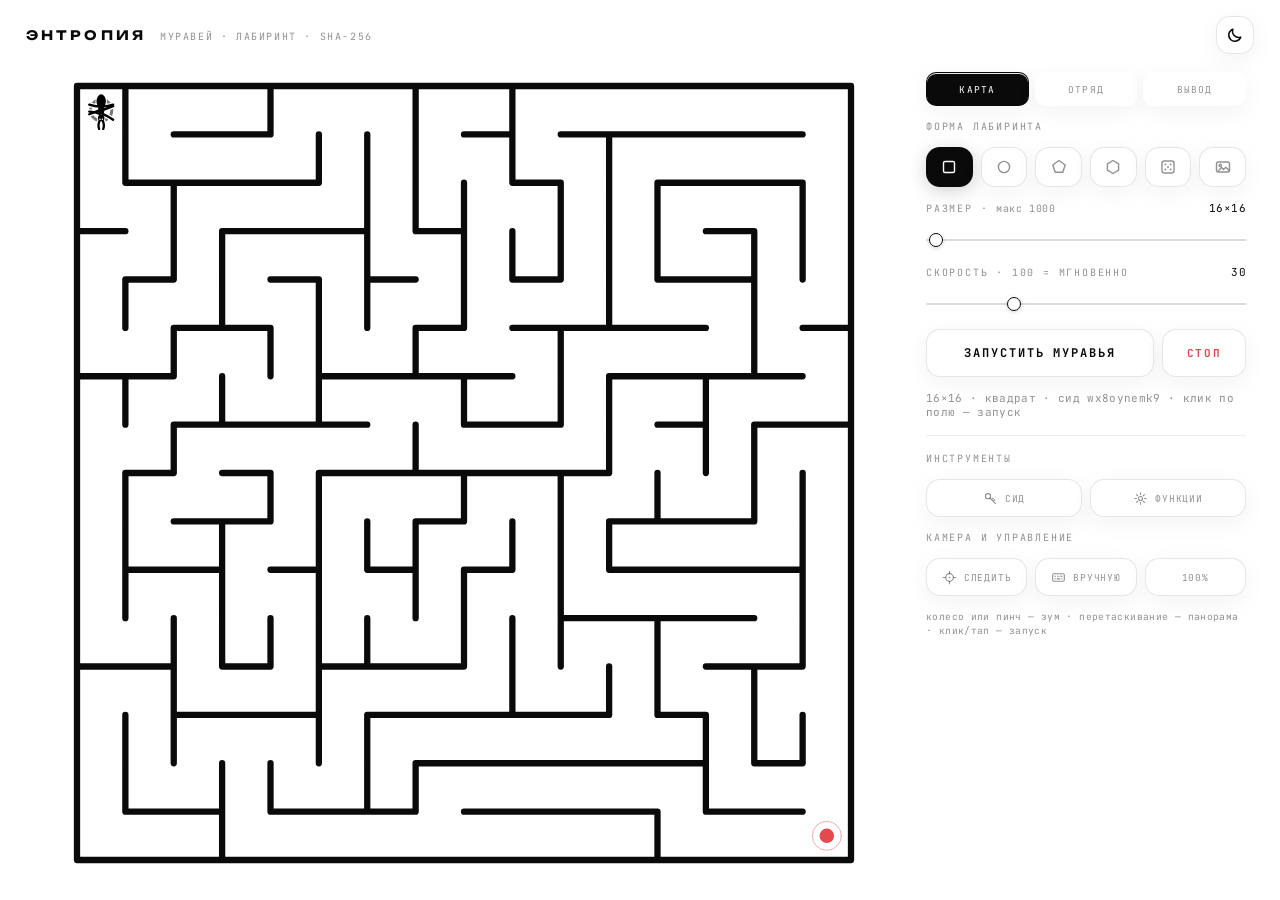
==== index.html @ 80ff5e0f "генератор пароля лабиринт с муравьями энтропия" ====
<!DOCTYPE html>
<html lang="ru" data-theme="light">
<head>
<meta charset="UTF-8">
<meta name="viewport" content="width=device-width, initial-scale=1, viewport-fit=cover">
<meta name="color-scheme" content="light dark">
<meta name="description" content="Энтропия: ИИ-муравьи в лабиринтах — гонки, турниры весов, детерминированные сиды и пароли sha-256">
<meta name="theme-color" content="#ffffff" media="(prefers-color-scheme: light)">
<meta name="theme-color" content="#050505" media="(prefers-color-scheme: dark)">
<link rel="icon" href="data:image/svg+xml,<svg xmlns='http://www.w3.org/2000/svg' viewBox='0 0 16 16'><circle cx='8' cy='8' r='6' fill='%23e5484d'/></svg>">
<title>Энтропия — муравей · лабиринт · sha-256</title>
<link rel="preconnect" href="https://fonts.googleapis.com">
<link rel="preconnect" href="https://fonts.gstatic.com" crossorigin>
<link href="https://fonts.googleapis.com/css2?family=Unbounded:wght@500;700&family=JetBrains+Mono:wght@400;500;700&display=swap" rel="stylesheet">
<style>
  :root{ --font-ui:'JetBrains Mono',monospace; --font-brand:'Unbounded',sans-serif; }
  html[data-theme="light"]{
    --bg:#ffffff; --ink:#0a0a0a;
    --muted:rgba(10,10,10,.45);
    --line:rgba(10,10,10,.14); --line-soft:rgba(10,10,10,.07);
    --glass:rgba(255,255,255,.55);
    --glass-brd:rgba(10,10,10,.10);
    --glass-hi:rgba(255,255,255,.9);
    --win-bg:rgba(255,255,255,.94);
    --win-brd:rgba(10,10,10,.14);
    --accent:#e5484d;
    color-scheme:light;
  }
  html[data-theme="dark"]{
    --bg:#050505; --ink:#fafafa;
    --muted:rgba(250,250,250,.42);
    --line:rgba(250,250,250,.16); --line-soft:rgba(250,250,250,.08);
    --glass:rgba(255,255,255,.055);
    --glass-brd:rgba(255,255,255,.14);
    --glass-hi:rgba(255,255,255,.09);
    --win-bg:rgba(24,24,29,.95);
    --win-brd:rgba(255,255,255,.16);
    --accent:#ff5c61;
    color-scheme:dark;
  }
  *{margin:0;padding:0;box-sizing:border-box}
  [hidden]{display:none!important}
  html,body{height:100%}
  body{
    background:var(--bg); color:var(--ink);
    font-family:var(--font-ui);
    display:flex; flex-direction:column;
    height:100%; height:100dvh;
    overflow:hidden;
    -webkit-tap-highlight-color:transparent;
    transition:background .3s,color .3s;
  }
  button{font-family:inherit;color:inherit;background:none;border:none;cursor:pointer;
    -webkit-tap-highlight-color:transparent}
  button:focus-visible,input:focus-visible{outline:1.5px solid var(--ink);outline-offset:2px}

  header{display:flex;align-items:center;justify-content:space-between;flex:0 0 auto;
    padding:max(16px, env(safe-area-inset-top)) max(26px, env(safe-area-inset-right)) 16px max(26px, env(safe-area-inset-left))}
  .brand{display:flex;align-items:baseline;gap:14px;min-width:0}
  .brand h1{font-family:var(--font-brand);font-size:13px;font-weight:700;letter-spacing:.24em}
  .brand small{font-size:10px;letter-spacing:.16em;text-transform:uppercase;color:var(--muted)}

  .glass{
    background:var(--glass);
    -webkit-backdrop-filter:blur(16px) saturate(1.4);
    backdrop-filter:blur(16px) saturate(1.4);
    border:1px solid var(--glass-brd);
    border-radius:14px;
    box-shadow:inset 0 1px 0 var(--glass-hi), 0 6px 24px rgba(0,0,0,.05);
    transition:border-color .2s, background .25s, color .25s, transform .12s;
  }
  .icon-btn{width:38px;height:38px;display:grid;place-items:center;color:var(--ink);flex:0 0 auto}
  .icon-btn svg{width:18px;height:18px}

  main{
    flex:1; display:flex; flex-wrap:wrap; gap:22px;
    min-height:0;
    padding:0 max(26px, env(safe-area-inset-right))
            max(24px, env(safe-area-inset-bottom))
            max(26px, env(safe-area-inset-left));
  }
  .canvas-section{
    flex:1 1 380px; min-width:260px; min-height:0;
    position:relative; cursor:pointer; overflow:hidden;
    touch-action:none;
  }
  #cv{position:absolute;inset:0;width:100%;height:100%;display:block}

  .controls-section{
    flex:0 1 330px; min-width:272px; max-width:370px;
    min-height:0;
    display:flex; flex-direction:column; gap:14px;
    padding:2px 8px 12px 2px;
  }

  .tabs{display:flex;gap:6px;flex:0 0 auto}
  .tab{flex:1;height:34px;border-radius:10px;font-size:9.5px;letter-spacing:.12em;
    text-transform:uppercase;color:var(--muted);border:1px solid transparent}
  .tab:hover{color:var(--ink)}
  .tab.active{background:var(--ink);color:var(--bg)}
  .tp{display:none;flex-direction:column;gap:14px;min-height:0}
  .tp.active{display:flex;animation:tpin .26s ease}
  @keyframes tpin{from{opacity:0;transform:translateY(7px)}to{opacity:1;transform:none}}

  .lbl{display:flex;justify-content:space-between;align-items:baseline;gap:8px;
    font-size:10px;letter-spacing:.18em;text-transform:uppercase;color:var(--muted)}
  .lbl em{font-style:normal;letter-spacing:.06em;text-transform:none}
  .lbl output{font-size:11px;letter-spacing:.04em;color:var(--ink);flex:0 0 auto}

  .shapes{display:flex;gap:8px;flex-wrap:wrap}
  .shape-btn{flex:1 1 40px;min-width:40px;height:40px;display:grid;place-items:center;color:var(--muted)}
  .shape-btn svg{width:18px;height:18px;pointer-events:none}
  .shape-btn:hover{color:var(--ink);border-color:var(--line)}
  .shape-btn.active{background:var(--ink);color:var(--bg);border-color:transparent;box-shadow:0 4px 18px rgba(0,0,0,.18)}

  .photo-tools{display:flex;align-items:center;gap:10px;flex-wrap:wrap}
  .mini-btn{height:30px;padding:0 12px;display:inline-flex;align-items:center;gap:7px;
    font-size:10px;letter-spacing:.08em}
  .mini-btn svg{width:13px;height:13px}
  .mini-btn:hover{border-color:var(--line)}
  .hint{font-size:9.5px;color:var(--muted);letter-spacing:.04em;line-height:1.5}

  .ctl-row{display:flex;gap:8px;flex-wrap:wrap}
  .ctl-btn{flex:1 1 80px;min-width:80px;min-height:38px;display:inline-flex;align-items:center;justify-content:center;gap:7px;
    font-size:9.5px;letter-spacing:.09em;text-transform:uppercase;color:var(--muted)}
  .ctl-btn svg{width:15px;height:15px;flex:0 0 auto;pointer-events:none}
  .ctl-btn:hover{color:var(--ink);border-color:var(--line)}
  .ctl-btn.active{background:var(--ink);color:var(--bg);border-color:transparent;box-shadow:0 4px 18px rgba(0,0,0,.18)}
  .ctl-btn .sw{width:14px;height:14px;pointer-events:none}
  .ctl-btn:disabled{opacity:.35;cursor:default}

  .palette{display:flex;gap:8px;flex-wrap:wrap;align-items:center}
  .sw{width:20px;height:20px;border-radius:50%;cursor:pointer;
    transition:transform .12s, box-shadow .12s;padding:0}
  .sw:hover{transform:scale(1.15)}
  .sw.active{box-shadow:0 0 0 2px var(--bg),0 0 0 3.5px var(--ink)}
  .sw.auto{background:linear-gradient(135deg,#000 50%,#fff 50%)}
  .sw.rainbow{
    width:22px;height:22px;
    border:1px solid var(--line);
    background:
      radial-gradient(circle, var(--swc, transparent) 0 38%, transparent 42%),
      conic-gradient(from 0deg,#ff3b30,#ff9500,#ffe600,#34c759,#00c7be,#007aff,#af52de,#ff2d55,#ff3b30);
  }

  input[type=range]{-webkit-appearance:none;appearance:none;width:100%;height:22px;background:transparent;cursor:pointer}
  input[type=range]::-webkit-slider-runnable-track{height:2px;background:var(--line);border-radius:1px}
  input[type=range]::-webkit-slider-thumb{
    -webkit-appearance:none;width:14px;height:14px;border-radius:50%;
    background:var(--bg);border:1.5px solid var(--ink);margin-top:-6px;
    box-shadow:0 1px 4px rgba(0,0,0,.18);
  }
  input[type=range]::-moz-range-track{height:2px;background:var(--line)}
  input[type=range]::-moz-range-thumb{
    width:12px;height:12px;border-radius:50%;
    background:var(--bg);border:1.5px solid var(--ink);
  }

  .run-row{display:flex;gap:8px}
  #runBtn{flex:1;height:48px;font-size:12px;font-weight:700;letter-spacing:.16em;text-transform:uppercase}
  #runBtn:hover{background:var(--ink);color:var(--bg)}
  #runBtn:active{transform:scale(.98)}
  #stopBtn{flex:0 0 84px;height:48px;font-size:11px;font-weight:700;letter-spacing:.14em;
    text-transform:uppercase;color:var(--accent)}
  #stopBtn:hover{background:var(--accent);color:var(--bg)}

  #status{font-size:11px;color:var(--muted);min-height:16px;letter-spacing:.03em;overflow-wrap:break-word}

  #entBox{
    height:38px;min-width:0;display:flex;align-items:center;justify-content:flex-end;
    overflow:hidden;white-space:nowrap;
    font-size:10.5px;color:var(--muted);
    -webkit-mask-image:linear-gradient(90deg,transparent,#000 25%);
    mask-image:linear-gradient(90deg,transparent,#000 25%);
  }

  .fmt-btn{height:22px;padding:0 10px;border-radius:8px;flex:0 0 auto;
    font-size:9.5px;letter-spacing:.1em;text-transform:uppercase;color:var(--muted)}
  .fmt-btn:hover{color:var(--ink);border-color:var(--line)}

  .pw{display:flex;align-items:flex-start;gap:10px;padding:14px;min-width:0}
  #pw{flex:1;min-width:0;font-size:12px;line-height:1.6;font-weight:500;cursor:text;
    word-break:break-all;overflow-wrap:anywhere}
  #pw.mnemo{word-break:normal;overflow-wrap:break-word;white-space:pre-wrap}
  #pw:empty{cursor:default}
  #pw:empty::before{content:'ожидание муравья…';color:var(--muted);font-weight:400}
  .pw.show{animation:pwin .5s ease}
  @keyframes pwin{from{opacity:0;transform:translateY(5px)}to{opacity:1;transform:none}}
  #copyBtn{width:30px;height:30px;flex:0 0 auto;display:grid;place-items:center;
    color:var(--muted);border-radius:9px;border:1px solid transparent;transition:.2s}
  #copyBtn:hover{color:var(--ink);border-color:var(--line)}
  #copyBtn svg{width:15px;height:15px}

  .txt-in{width:100%;min-width:0;height:32px;padding:0 10px;border-radius:9px;
    border:1px solid var(--line);background:var(--bg);color:var(--ink);
    font-family:var(--font-ui);font-size:11px}

  .sep{height:1px;background:var(--line-soft);margin:2px 0;flex:0 0 auto}

  .win{
    position:fixed; z-index:1000; width:min(286px, calc(100vw - 16px));
    max-height:min(88vh, 88dvh);
    display:flex; flex-direction:column;
    background:var(--win-bg);
    -webkit-backdrop-filter:blur(20px) saturate(1.3);
    backdrop-filter:blur(20px) saturate(1.3);
    border:1px solid var(--win-brd);
    border-radius:16px;
    box-shadow:0 18px 50px rgba(0,0,0,.30);
    overflow:hidden; user-select:none;
    transition:background .25s, border-color .25s;
  }
  .cp-head{display:flex;align-items:center;justify-content:space-between;
    padding:10px 10px 10px 14px;font-size:10px;letter-spacing:.16em;text-transform:uppercase;
    color:var(--ink);cursor:grab;border-bottom:1px solid var(--line-soft);
    touch-action:none;flex:0 0 auto}
  .cp-head:active{cursor:grabbing}
  .cp-head span{pointer-events:none}
  .win-close{width:24px;height:24px;border-radius:8px;color:var(--muted);
    font-size:15px;line-height:1;display:grid;place-items:center}
  .win-close:hover{color:var(--ink);background:var(--line-soft)}
  .cp-body{padding:12px;display:flex;flex-direction:column;gap:12px;
    flex:1 1 auto;min-height:0;overflow-y:auto;overscroll-behavior:contain;
    scrollbar-width:thin;scrollbar-color:var(--line) transparent}
  .cp-body::-webkit-scrollbar{width:5px}
  .cp-body::-webkit-scrollbar-thumb{background:var(--line);border-radius:3px}
  .rz{position:absolute;right:1px;bottom:1px;width:18px;height:18px;cursor:nwse-resize;
    touch-action:none;z-index:5;
    background:linear-gradient(135deg,transparent 0 50%,var(--line) 50% 55%,transparent 55% 65%,var(--line) 65% 70%,transparent 70% 80%,var(--line) 80% 85%,transparent 85%)}
  .cp-sv{position:relative;height:140px;border-radius:10px;cursor:crosshair;
    border:1px solid var(--line);touch-action:none;overflow:hidden;flex:0 0 auto}
  .cp-sv .layer{position:absolute;inset:0;pointer-events:none}
  .cp-hue{position:relative;height:16px;border-radius:8px;cursor:crosshair;
    border:1px solid var(--line);touch-action:none;flex:0 0 auto;
    background:linear-gradient(to right,#f00,#ff0,#0f0,#0ff,#00f,#f0f,#f00)}
  .cp-thumb{position:absolute;width:14px;height:14px;border-radius:50%;
    border:2px solid #fff;box-shadow:0 0 0 1px rgba(0,0,0,.45),0 1px 4px rgba(0,0,0,.35);
    transform:translate(-50%,-50%);pointer-events:none}
  .cp-row{display:flex;gap:8px;align-items:center}
  .cp-swatch{width:32px;height:32px;border-radius:9px;border:1px solid var(--line);flex:0 0 auto}
  .cp-hex{flex:1;min-width:0;height:32px;padding:0 10px;border-radius:9px;
    border:1px solid var(--line);background:var(--bg);color:var(--ink);
    font-family:var(--font-ui);font-size:12px}
  .cp-note{font-size:9px;color:var(--muted);letter-spacing:.04em;line-height:1.5}

  .ant-row{display:flex;align-items:center;gap:8px;padding:7px 6px;border-radius:9px;
    border:1px solid transparent;cursor:pointer}
  .ant-row.sel{background:var(--line-soft);border-color:var(--line)}
  .ant-name{font-size:11px;flex:0 0 auto;min-width:58px;font-weight:500}
  .ant-name em{font-style:normal;color:var(--muted);font-size:9px;letter-spacing:.08em}
  .ant-genes{font-size:8.5px;color:var(--muted);line-height:1.4}
  .ant-stat{flex:1;min-width:0;text-align:right;font-size:10px;color:var(--muted);overflow:hidden;
    text-overflow:ellipsis;white-space:nowrap}
  .ant-stat b{color:var(--ink);font-weight:500}
  .gene-copy{width:22px;height:22px;border-radius:7px;flex:0 0 auto;display:grid;place-items:center;
    color:var(--muted);font-size:11px;border:1px solid var(--line)}
  .gene-copy:hover{color:var(--ink);border-color:var(--ink)}

  .trow{display:flex;align-items:center;gap:8px;padding:6px;border-radius:9px;
    border:1px solid transparent;font-size:10px;cursor:pointer}
  .trow.sel{background:var(--line-soft);border-color:var(--line)}
  .trow .tn{width:30px;flex:0 0 auto;font-weight:700}
  .trow .tw{flex:1;min-width:0;color:var(--muted);font-size:9px;overflow:hidden;white-space:nowrap;text-overflow:ellipsis}
  .trow .tnum{flex:0 0 auto;text-align:right;color:var(--ink);font-size:9.5px}
  .champ-row{display:flex;align-items:center;gap:6px;font-size:9.5px;padding:5px 2px;
    border-bottom:1px solid var(--line-soft)}
  .champ-row:last-child{border-bottom:none}
  .champ-row .cw{flex:1;min-width:0;overflow:hidden;white-space:nowrap;text-overflow:ellipsis;color:var(--muted)}
  .champ-row .cb{width:24px;height:24px;border-radius:7px;border:1px solid var(--line);
    display:grid;place-items:center;color:var(--muted);flex:0 0 auto}
  .champ-row .cb:hover{color:var(--ink);border-color:var(--ink)}
  #gGraph{width:100%;height:200px;border:1px solid var(--line);border-radius:10px;
    touch-action:none;display:block;cursor:grab}
  #gGraph:active{cursor:grabbing}

  @media (max-width:900px){
    body{height:auto;min-height:100dvh;overflow:auto}
    header{padding:max(12px, env(safe-area-inset-top)) 16px 12px}
    .brand small{display:none}
    main{flex-direction:column;gap:18px;padding:0 16px max(18px, env(safe-area-inset-bottom))}
    .canvas-section{flex:none;height:56vh;height:56dvh;min-height:300px;width:100%}
    .controls-section{flex:none;max-width:none;min-width:0;padding-bottom:6px}
  }
  @media (pointer:coarse){
    input[type=range]::-webkit-slider-thumb{width:20px;height:20px;margin-top:-9px}
    input[type=range]::-moz-range-thumb{width:18px;height:18px}
    .sw{width:26px;height:26px}
    .sw.rainbow{width:28px;height:28px}
    .mini-btn{height:36px}
    .fmt-btn{height:30px}
    .shape-btn{min-height:44px}
    .ctl-btn{min-height:44px}
    #copyBtn{width:36px;height:36px}
  }
</style>
</head>
<body>

<header>
  <div class="brand">
    <h1>ЭНТРОПИЯ</h1>
    <small>муравей · лабиринт · sha-256</small>
  </div>
  <button id="themeBtn" class="glass icon-btn" aria-label="переключить тему"></button>
</header>

<main>
  <section id="stage" class="canvas-section"><canvas id="cv"></canvas></section>

  <aside class="controls-section">
    <nav class="tabs">
      <button class="tab glass active" data-tab="map">Карта</button>
      <button class="tab glass" data-tab="team">Отряд</button>
      <button class="tab glass" data-tab="out">Вывод</button>
    </nav>

    <!-- ======= КАРТА ======= -->
    <section class="tp active" id="tp-map">
      <div class="lbl"><span>форма лабиринта</span></div>
      <div class="shapes">
        <button class="glass shape-btn" data-shape="square" title="квадрат">
          <svg viewBox="0 0 18 18" fill="none" stroke="currentColor" stroke-width="1.4" stroke-linejoin="round"><rect x="3.5" y="3.5" width="11" height="11" rx="1.5"/></svg>
        </button>
        <button class="glass shape-btn" data-shape="circle" title="круг">
          <svg viewBox="0 0 18 18" fill="none" stroke="currentColor" stroke-width="1.4"><circle cx="9" cy="9" r="5.6"/></svg>
        </button>
        <button class="glass shape-btn" data-shape="p5" title="пентагон">
          <svg viewBox="0 0 18 18" fill="none" stroke="currentColor" stroke-width="1.4" stroke-linejoin="round"><polygon points="9,2.5 15.2,7 12.8,14.3 5.2,14.3 2.8,7"/></svg>
        </button>
        <button class="glass shape-btn" data-shape="p6" title="гексагон">
          <svg viewBox="0 0 18 18" fill="none" stroke="currentColor" stroke-width="1.4" stroke-linejoin="round"><polygon points="9,2.5 14.6,5.8 14.6,12.2 9,15.5 3.4,12.2 3.4,5.8"/></svg>
        </button>
        <button class="glass shape-btn" data-shape="random" title="случайная форма — каждый раз новая">
          <svg viewBox="0 0 18 18" fill="none" stroke="currentColor" stroke-width="1.4"><rect x="3" y="3" width="12" height="12" rx="2.6"/><circle cx="6.4" cy="6.4" r="1" fill="currentColor" stroke="none"/><circle cx="11.6" cy="6.4" r="1" fill="currentColor" stroke="none"/><circle cx="9" cy="9" r="1" fill="currentColor" stroke="none"/><circle cx="6.4" cy="11.6" r="1" fill="currentColor" stroke="none"/><circle cx="11.6" cy="11.6" r="1" fill="currentColor" stroke="none"/></svg>
        </button>
        <button class="glass shape-btn" data-shape="photo" title="лабиринт из фотографии">
          <svg viewBox="0 0 18 18" fill="none" stroke="currentColor" stroke-width="1.4" stroke-linejoin="round" stroke-linecap="round"><rect x="2.5" y="4" width="13" height="10" rx="1.8"/><circle cx="6.3" cy="7.3" r="1.2"/><path d="M4.5 12.5l3-3 2 2 2.3-2.3 2.7 2.7"/></svg>
        </button>
      </div>
      <input type="file" id="photoInput" accept="image/*" hidden>

      <div id="photoTools" class="photo-tools" hidden>
        <button id="pasteBtn" class="glass mini-btn">
          <svg viewBox="0 0 18 18" fill="none" stroke="currentColor" stroke-width="1.4" stroke-linejoin="round" stroke-linecap="round"><rect x="3.8" y="3.2" width="10.4" height="12.3" rx="2"/><path d="M6.6 3.2V2.4A1.4 1.4 0 0 1 8 1h2a1.4 1.4 0 0 1 1.4 1.4v.8"/><path d="M6.5 8.5h5M6.5 11.5h5"/></svg>
          вставить из буфера
        </button>
        <span class="hint">или ctrl+v · можно перетащить файл на поле</span>
      </div>

      <div class="lbl"><span>размер · <em id="maxOut">макс 1000</em></span><output id="sizeOut">16×16</output></div>
      <input type="range" id="sizeR" min="5" max="1000" step="1" value="16">

      <div class="lbl"><span>скорость · 100 = мгновенно</span><output id="speedOut">30</output></div>
      <input type="range" id="speedR" min="5" max="100" step="1" value="30">

      <div class="run-row">
        <button id="runBtn" class="glass">Запустить муравья</button>
        <button id="stopBtn" class="glass" title="остановить забег и турнир">стоп</button>
      </div>
      <div id="status">инициализация…</div>

      <div class="sep"></div>

      <div class="lbl"><span>инструменты</span></div>
      <div class="ctl-row">
        <button id="seedBtn" class="glass ctl-btn" title="сид карты: одинаковый сид — одинаковая карта и гонка">
          <svg viewBox="0 0 18 18" fill="none" stroke="currentColor" stroke-width="1.4" stroke-linecap="round"><circle cx="6" cy="6.2" r="3.1"/><path d="M8.3 8.5 15 15.2M12.3 12.3l1.9-1.9M10.4 10.4l1.7-1.7"/></svg>
          сид
        </button>
        <button id="fnBtn" class="glass ctl-btn" title="функции: фото png, цвета, тепло, лучший путь, график, турнир">
          <svg viewBox="0 0 18 18" fill="none" stroke="currentColor" stroke-width="1.3" stroke-linecap="round" stroke-linejoin="round"><circle cx="9" cy="9" r="2.4"/><path d="M9 2.2v2M9 13.8v2M2.2 9h2M13.8 9h2M4.3 4.3l1.4 1.4M12.3 12.3l1.4 1.4M13.7 4.3l-1.4 1.4M5.7 12.3l-1.4 1.4"/></svg>
          функции
        </button>
      </div>

      <div class="lbl"><span>камера и управление</span></div>
      <div class="ctl-row">
        <button id="followBtn" class="glass ctl-btn" title="камера следует за М1">
          <svg viewBox="0 0 18 18" fill="none" stroke="currentColor" stroke-width="1.4" stroke-linecap="round"><circle cx="9" cy="9" r="4.6"/><circle cx="9" cy="9" r="1" fill="currentColor" stroke="none"/><path d="M9 1.6v2.2M9 14.2v2.2M1.6 9h2.2M14.2 9h2.2"/></svg>
          следить
        </button>
        <button id="manualBtn" class="glass ctl-btn" title="управлять М1: WASD / стрелки / цфыв">
          <svg viewBox="0 0 18 18" fill="none" stroke="currentColor" stroke-width="1.3" stroke-linejoin="round" stroke-linecap="round"><rect x="2" y="4.5" width="14" height="9" rx="1.8"/><path d="M5 7.4h.01M8 7.4h.01M11 7.4h.01M13 7.4h.01M5 10.6h.01M7.5 10.6h3M13 10.6h.01" stroke-width="1.7"/></svg>
          вручную
        </button>
        <button id="viewBtn" class="glass ctl-btn" title="сбросить вид">100%</button>
      </div>
      <div class="hint">колесо или пинч — зум · перетаскивание — панорама · клик/тап — запуск</div>
    </section>

    <!-- ======= ОТРЯД ======= -->
    <section class="tp" id="tp-team">
      <div class="lbl"><span>количество муравьёв</span><output id="antCountOut">1</output></div>
      <div class="ctl-row">
        <button id="antMinus" class="glass ctl-btn" title="меньше">−</button>
        <button id="antPlus" class="glass ctl-btn" title="больше">+</button>
        <button id="antRestart" class="glass ctl-btn">забег заново</button>
      </div>

      <div class="lbl"><span>мозг ИИ</span></div>
      <div class="ctl-row" id="brainSeg">
        <button data-br="random" class="glass ctl-btn br-btn" title="случайный выбор">случай</button>
        <button data-br="weights" class="glass ctl-btn br-btn" title="веса: тяга к цели, правило руки, случайность">веса</button>
      </div>

      <div class="lbl"><span>энтропия пароля</span></div>
      <div class="ctl-row" id="entSeg">
        <button data-em="winner" class="glass ctl-btn em-btn">победитель</button>
        <button data-em="all" class="glass ctl-btn em-btn">все</button>
        <button data-em="m1" class="glass ctl-btn em-btn">М1</button>
      </div>

      <div class="sep"></div>

      <div class="lbl"><span>отряд · клик — выделить путь</span></div>
      <div id="antList"></div>

      <div class="lbl"><span>вставить веса выбранному</span></div>
      <div class="ctl-row">
        <input class="txt-in" id="geneIn" style="flex:2 1 100%" placeholder="например: 1.2 0.5 0.8">
        <button id="geneApply" class="glass ctl-btn" style="flex:1 1 100%">применить</button>
      </div>

      <div class="sep"></div>

      <div class="lbl"><span>яркость следа</span><output id="trailOut">25%</output></div>
      <input type="range" id="trailR" min="10" max="100" step="1" value="25">
      <div class="cp-note">цвет любого муравья — клик по его круглому свотчу (откроется палитра).</div>
    </section>

    <!-- ======= ВЫВОД ======= -->
    <section class="tp" id="tp-out">
      <div class="lbl"><span>сырая энтропия · М1</span></div>
      <div id="entBox"><span id="entText"></span></div>

      <div class="lbl"><span>пароль sha-256</span>
        <button id="fmtBtn" class="glass fmt-btn" title="формат: hex → base64 → слова">hex</button>
      </div>
      <div id="pwBox" class="glass pw">
        <code id="pw" title="клик — выделить целиком"></code>
        <button id="copyBtn" title="копировать"></button>
      </div>

      <div class="sep"></div>

      <div class="lbl"><span>словарь кодовой фразы</span></div>
      <div class="ctl-row" id="dictSeg">
        <button data-dm="builtin" class="glass ctl-btn dm-btn active">наш</button>
        <button data-dm="custom" class="glass ctl-btn dm-btn" title="только ваш файл">свой</button>
        <button data-dm="merged" class="glass ctl-btn dm-btn" title="наш + ваш, без дублей">микс</button>
      </div>
      <div class="ctl-row">
        <button id="dictLoad" class="glass ctl-btn" style="flex:1 1 100%">
          <svg viewBox="0 0 18 18" fill="none" stroke="currentColor" stroke-width="1.4" stroke-linejoin="round" stroke-linecap="round"><path d="M9 11.5V3.5M9 3.5 6 6.5M9 3.5l3 3M3.5 11.5v2A1.5 1.5 0 0 0 5 15h8a1.5 1.5 0 0 0 1.5-1.5v-2"/></svg>
          загрузить .txt
        </button>
      </div>
      <div class="hint" id="dictInfo">встроенный словарь: 256 слов. свой файл — слова через пробел или с новой строки.</div>
      <input type="file" id="dictFile" accept=".txt,text/plain" hidden>
    </section>
  </aside>
</main>

<div id="cpWin" class="win" hidden>
  <div class="cp-head" id="cpDrag"><span id="cpTitle">цвет</span>
    <button class="win-close" id="cpClose" title="закрыть">✕</button></div>
  <div class="cp-body">
    <div class="cp-sv" id="cpSV">
      <div class="layer" id="cpSvBase"></div>
      <div class="layer" style="background:linear-gradient(to right,#fff,rgba(255,255,255,0))"></div>
      <div class="layer" style="background:linear-gradient(to top,#000,rgba(0,0,0,0))"></div>
      <div class="cp-thumb" id="cpTSV"></div>
    </div>
    <div class="cp-hue" id="cpHue"><div class="cp-thumb" id="cpTH"></div></div>
    <div class="cp-row">
      <div class="cp-swatch" id="cpSwatch"></div>
      <input class="cp-hex" id="cpHex" maxlength="7" spellcheck="false" autocomplete="off">
    </div>
    <div class="cp-note">спектр + оттенок · hex вручную · таскать за шапку, растягивать за угол</div>
  </div>
</div>

<div id="seedWin" class="win" hidden>
  <div class="cp-head" id="seedDrag"><span>сид карты</span>
    <button class="win-close" id="seedClose" title="закрыть">✕</button></div>
  <div class="cp-body">
    <input class="cp-hex" id="seedInput" maxlength="32" spellcheck="false" autocomplete="off">
    <div class="ctl-row">
      <button id="seedApply" class="glass ctl-btn">применить</button>
      <button id="seedNew" class="glass ctl-btn">случайный</button>
    </div>
    <div class="cp-note">текущий сид: <b id="seedNow"></b>. тот же сид + та же форма и размер = та же карта. для дуэли весов: примените чужой сид, затем вставьте его строку весов в турнире.</div>
  </div>
</div>

<div id="fnWin" class="win" hidden>
  <div class="cp-head" id="fnDrag"><span>функции</span>
    <button class="win-close" id="fnClose" title="закрыть">✕</button></div>
  <div class="cp-body">
    <div class="lbl"><span>снимок карты</span></div>
    <div class="ctl-row">
      <button id="pngBtn" class="glass ctl-btn" style="flex:1 1 100%">
        <svg viewBox="0 0 18 18" fill="none" stroke="currentColor" stroke-width="1.3" stroke-linejoin="round" stroke-linecap="round"><rect x="2.5" y="4" width="13" height="10" rx="1.8"/><circle cx="6.3" cy="7.3" r="1.2"/><path d="M4.5 12.5l3-3 2 2 2.3-2.3 2.7 2.7"/></svg>
        сохранить png
      </button>
    </div>
    <div class="lbl"><span>цвета сцены</span></div>
    <div class="ctl-row">
      <button id="wallColorBtn" class="glass ctl-btn"><span class="sw" id="wallSw" style="background:currentColor"></span> стены</button>
      <button id="bgColorBtn" class="glass ctl-btn"><span class="sw" id="bgSw"></span> фон</button>
      <button id="resetColorsBtn" class="glass ctl-btn" title="вернуть цвета темы">сброс</button>
    </div>
    <div class="lbl"><span>анализ</span></div>
    <div class="ctl-row">
      <button id="bestBtn" class="glass ctl-btn">лучший путь</button>
      <button id="graphBtn" class="glass ctl-btn">график</button>
    </div>
    <div class="ctl-row">
      <button id="heatBtn" class="glass ctl-btn" style="flex:1 1 100%" title="слой посещений: где отряд топтался чаще">тепло посещений</button>
    </div>
    <div class="lbl"><span>эволюция ИИ</span></div>
    <div class="ctl-row">
      <button id="tourneyBtn" class="glass ctl-btn" style="flex:1 1 100%">турнир весов</button>
    </div>
    <div class="cp-note">лучший путь — после финиша: пунктир BFS-минимум + эффективность в статусе. тепло копится между забегами на одной карте. турнир требует мозга «веса».</div>
  </div>
</div>

<div id="graphWin" class="win" hidden>
  <div class="cp-head" id="graphDrag"><span>прогресс · расстояние до финиша</span>
    <button class="win-close" id="graphClose" title="закрыть">✕</button></div>
  <div class="cp-body">
    <canvas id="gGraph"></canvas>
    <div class="ctl-row">
      <button id="gReset" class="glass ctl-btn">сброс вида</button>
    </div>
    <div id="gLegend" class="cp-note"></div>
    <div class="cp-note">ось X — шаги, ось Y — расстояние до финиша. колесо — зум к курсору, перетаскивание — панорама, двойной клик — сброс.</div>
  </div>
</div>

<div id="tWin" class="win" hidden>
  <div class="cp-head" id="tDrag"><span>турнир весов</span>
    <button class="win-close" id="tClose" title="закрыть">✕</button></div>
  <div class="cp-body">
    <div class="lbl"><span>раундов</span><output id="tRoundsOut">10</output></div>
    <input type="range" id="tRounds" min="2" max="50" step="1" value="10">
    <div class="ctl-row">
      <button id="tStart" class="glass ctl-btn">старт</button>
      <button id="tStop" class="glass ctl-btn">стоп</button>
    </div>
    <div class="ctl-row">
      <button id="tMap" class="glass ctl-btn active" title="карта меняется каждый раунд — обучение обобщается">карта: новая</button>
    </div>
    <div class="lbl"><span>таблица · <em id="tRoundLbl">—</em></span></div>
    <div id="tTable"></div>
    <div class="lbl"><span>популяция в памяти</span></div>
    <div id="tChamps"></div>
    <div class="ctl-row">
      <button id="tExp" class="glass ctl-btn" title="скопировать все веса популяции строкой">экспорт</button>
      <button id="tChClear" class="glass ctl-btn" title="очистить память чемпионов">очистить</button>
    </div>
    <div class="lbl"><span>вставить строку весов (ENTW1…)</span></div>
    <div class="ctl-row">
      <input class="txt-in" id="tImpIn" style="flex:1 1 100%" placeholder="ENTW1;3;1.2,0.5,0.8;...">
      <button id="tImp" class="glass ctl-btn" style="flex:1 1 100%">применить</button>
    </div>
    <div class="cp-note">победы — только первые места; очки — рейтинг мест. ⧉ у строки — быстро скопировать веса. дуэль: один сид + одна строка ENTW1.</div>
  </div>
</div>

<script>
'use strict';
const $ = s => document.querySelector(s);

/* ================= элементы ================= */
const cv = $('#cv'), ctx = cv.getContext('2d');
const stage = $('#stage');
const sizeR = $('#sizeR'), speedR = $('#speedR'), trailR = $('#trailR');
const sizeOut = $('#sizeOut'), speedOut = $('#speedOut'), maxOut = $('#maxOut'), trailOut = $('#trailOut');
const runBtn = $('#runBtn'), stopBtn = $('#stopBtn'), statusEl = $('#status');
const entText = $('#entText');
const pwEl = $('#pw'), pwBox = $('#pwBox'), copyBtn = $('#copyBtn'), fmtBtn = $('#fmtBtn');
const themeBtn = $('#themeBtn');
const photoInput = $('#photoInput'), photoTools = $('#photoTools'), pasteBtn = $('#pasteBtn');
const followBtn = $('#followBtn'), manualBtn = $('#manualBtn'), viewBtn = $('#viewBtn');
const seedBtn = $('#seedBtn'), fnBtn = $('#fnBtn');
const seedWin = $('#seedWin'), seedDrag = $('#seedDrag'), seedClose = $('#seedClose');
const seedInput = $('#seedInput'), seedApply = $('#seedApply'), seedNew = $('#seedNew'), seedNow = $('#seedNow');
const antMinus = $('#antMinus'), antPlus = $('#antPlus'), antRestart = $('#antRestart');
const antCountOut = $('#antCountOut'), antList = $('#antList'), entSeg = $('#entSeg'), brainSeg = $('#brainSeg');
const geneIn = $('#geneIn'), geneApply = $('#geneApply');
const fnWin = $('#fnWin'), fnDrag = $('#fnDrag'), fnClose = $('#fnClose');
const pngBtn = $('#pngBtn');
const wallColorBtn = $('#wallColorBtn'), bgColorBtn = $('#bgColorBtn'), resetColorsBtn = $('#resetColorsBtn');
const wallSw = $('#wallSw'), bgSw = $('#bgSw');
const bestBtn = $('#bestBtn'), graphBtn = $('#graphBtn'), tourneyBtn = $('#tourneyBtn'), heatBtn = $('#heatBtn');
const graphWin = $('#graphWin'), graphDrag = $('#graphDrag'), graphClose = $('#graphClose');
const gGraph = $('#gGraph'), gLegend = $('#gLegend'), gReset = $('#gReset');
const tWin = $('#tWin'), tDrag = $('#tDrag'), tClose = $('#tClose');
const tRounds = $('#tRounds'), tRoundsOut = $('#tRoundsOut'), tStart = $('#tStart'), tStop = $('#tStop');
const tMap = $('#tMap'), tTable = $('#tTable'), tRoundLbl = $('#tRoundLbl');
const tChamps = $('#tChamps'), tExp = $('#tExp'), tChClear = $('#tChClear');
const tImpIn = $('#tImpIn'), tImp = $('#tImp');
const dictSeg = $('#dictSeg'), dictLoad = $('#dictLoad'), dictFile = $('#dictFile'), dictInfo = $('#dictInfo');
const cpWin = $('#cpWin'), cpDrag = $('#cpDrag'), cpClose = $('#cpClose'), cpTitle = $('#cpTitle');
const cpSV = $('#cpSV'), cpSvBase = $('#cpSvBase'), cpTSV = $('#cpTSV');
const cpHue = $('#cpHue'), cpTH = $('#cpTH');
const cpHex = $('#cpHex'), cpSwatch = $('#cpSwatch');

function setStatus(t){ statusEl.textContent = t; }
window.addEventListener('error', e => {
  try { setStatus('ошибка: ' + (e.message || 'неизвестная')); } catch(_){}
});

const trailCv = document.createElement('canvas');
const ov = document.createElement('canvas');
let cssW = 0, cssH = 0, dpr = 1, ink = '#0a0a0a', accent = '#e5484d', bgcol = '#ffffff';
let antAcc = 0, lastSteps = -1, lastEntLen = -1, runId = 0;
let ovScale = 2, lastPct = -1, manualCd = 0, lastT = performance.now();
let ovTimer = 0, restyleTimer = 0, lastGraphUI = 0;
let trailHasInk = false;
const held = [];

const NORM_MAX = 1000;
const PHOTO_MEM_MAX = 1200;
const FAR_PX = 3;
const CHUNK = 4096;
const ANT_MAX = 6;
const STEP_BUDGET_MS = 14;

/* ================= сид / рандом ================= */
function hashSeed(str){
  let h1=1779033703,h2=3144134277,h3=1013904242,h4=2773480762;
  for(let i=0,k;i<str.length;i++){
    k=str.charCodeAt(i);
    h1=h2^Math.imul(h1^k,597399067);
    h2=h3^Math.imul(h2^k,2869860233);
    h3=h4^Math.imul(h3^k,951274213);
    h4=h1^Math.imul(h4^k,2716044179);
  }
  h1=Math.imul(h3^(h1>>>18),597399067);
  h2=Math.imul(h4^(h2>>>22),2869860233);
  h3=Math.imul(h1^(h3>>>17),951274213);
  h4=Math.imul(h2^(h4>>>19),2716044179);
  return [(h1^h2^h3^h4)>>>0,(h2^h1)>>>0,(h3^h1)>>>0,(h4^h1)>>>0];
}
function sfc32(a,b,c,d){
  return function(){
    a>>>=0;b>>>=0;c>>>=0;d>>>=0;
    let t=(a+b)|0;
    a=b^b>>>9; b=c+(c<<3)|0; c=(c<<21|c>>>11); d=d+1|0;
    t=t+d|0; c=c+t|0;
    return (t>>>0)/4294967296;
  };
}
function rngFrom(tag){
  const s = hashSeed(state.seed + '|' + tag);
  const r = sfc32(s[0], s[1], s[2], s[3]);
  for(let i=0;i<12;i++) r();
  return r;
}
function randomSeedStr(){
  return Math.random().toString(36).slice(2, 8) + Math.random().toString(36).slice(2, 6);
}

/* ================= состояние ================= */
const state = {
  size: 16, speed: 30,
  shape: 'square', prevShape: 'square',
  randomVerts: null, photoImg: null,
  shapeNonce: 0,
  seed: randomSeedStr(),
  rngAnt: null,
  antCount: 1,
  antsCfg: ['', '#00e5ff', '#ff9f1a', '#3ddc84', '#b388ff', '#ff4d94'],
  genes: [],
  brain: 'random',
  entMode: 'winner',
  trailAlpha: .25,
  sel: -1,
  manual: false, follow: false,
  zoom: 1, camX: 0, camY: 0,
  maze: null, ants: [],
  running: false, raceOver: false, pw: null,
  placeCtr: 0,
  wallColor: '', bgOverride: '',
  showBest: false, bestPath: null, bestLen: 0,
  tournament: null,
  tFinal: null, // снимок последнего турнира: таблица живёт и после финиша
  dict: { mode: 'builtin', custom: null },
  cell: 20, ox: 0, oy: 0
};
const ANT_NAMES = ['М1','М2','М3','М4','М5','М6'];
const FMT_LABEL = { hex:'hex', b64:'b64', words:'слова' };
let pwFormat = 'hex';

const shapeNames = { square:'квадрат', circle:'круг', p5:'пентагон', p6:'гексагон',
  random:'случайная форма', photo:'фото' };
const POLY_SIDES = { p5:5, p6:6 };

/* ================= иконки ================= */
const MOON_ICON = '<svg viewBox="0 0 18 18" fill="none" stroke="currentColor" stroke-width="1.5" stroke-linejoin="round"><path d="M14.8 11.1A6.2 6.2 0 0 1 6.9 3.2a6.2 6.2 0 1 0 7.9 7.9z"/></svg>';
const SUN_ICON  = '<svg viewBox="0 0 18 18" fill="none" stroke="currentColor" stroke-width="1.5" stroke-linecap="round"><circle cx="9" cy="9" r="3.1"/><path d="M9 1.6v1.9M9 14.5v1.9M1.6 9h1.9M14.5 9h1.9M3.8 3.8l1.3 1.3M12.9 12.9l1.3 1.3M14.2 3.8l-1.3 1.3M5.1 12.9l-1.3 1.3"/></svg>';
const COPY_SVG  = '<svg viewBox="0 0 18 18" fill="none" stroke="currentColor" stroke-width="1.5" stroke-linejoin="round"><rect x="6" y="6" width="8.5" height="8.5" rx="2"/><path d="M12 3.5H5.5A2 2 0 0 0 3.5 5.5V12"/></svg>';
const CHECK_SVG = '<svg viewBox="0 0 18 18" fill="none" stroke="currentColor" stroke-width="1.8" stroke-linecap="round" stroke-linejoin="round"><path d="M4 9.5l3.2 3.2L14 6"/></svg>';

/* ================= тема ================= */
const mq = window.matchMedia('(prefers-color-scheme: dark)');
let theme = null;
try { const saved = localStorage.getItem('ent-theme'); if (saved === 'light' || saved === 'dark') theme = saved; } catch(e){}

function cssColors(){
  const cs = getComputedStyle(document.documentElement);
  ink = cs.getPropertyValue('--ink').trim() || '#0a0a0a';
  accent = cs.getPropertyValue('--accent').trim() || '#e5484d';
  bgcol = cs.getPropertyValue('--bg').trim() || '#ffffff';
}
function effectiveTheme(){ return theme || (mq.matches ? 'dark' : 'light'); }
function autoTrailColor(){ return effectiveTheme() === 'dark' ? '#ffffff' : '#000000'; }
function antColor(a){ return state.antsCfg[a.idx] || autoTrailColor(); }
function wallColorNow(){
  // защита от слияния с фоном: стены обязаны быть видимы
  const w = state.wallColor || ink;
  return w.toLowerCase() === sceneBgNow().toLowerCase() ? autoTrailColor() : w;
}
function sceneBgNow(){ return state.bgOverride || bgcol; }

function applyTheme(){
  document.documentElement.dataset.theme = effectiveTheme();
  themeBtn.innerHTML = effectiveTheme() === 'dark' ? SUN_ICON : MOON_ICON;
  cssColors();
  renderOverview();
  restyleTrailBitmap();
}
themeBtn.addEventListener('click', () => {
  theme = effectiveTheme() === 'dark' ? 'light' : 'dark';
  try { localStorage.setItem('ent-theme', theme); } catch(e){}
  applyTheme();
});
function onSystemTheme(){ if (!theme) applyTheme(); }
if (mq.addEventListener) mq.addEventListener('change', onSystemTheme);
else if (mq.addListener) mq.addListener(onSystemTheme);

/* ================= камера ================= */
function mazeWorld(){
  const N = state.maze.N;
  return { x: state.ox, y: state.oy, w: N * state.cell, h: N * state.cell };
}
function zoomLimits(){ return [1, Math.min(60, 500 / state.cell)]; }
function clampCam(){
  if (!state.maze) return;
  const b = mazeWorld(), vw = cssW / state.zoom, vh = cssH / state.zoom;
  const cx = b.x + b.w / 2, cy = b.y + b.h / 2;
  const hx = Math.max(0, (b.w - vw) / 2) + vw * 0.08;
  const hy = Math.max(0, (b.h - vh) / 2) + vh * 0.08;
  state.camX = Math.min(cx + hx, Math.max(cx - hx, state.camX));
  state.camY = Math.min(cy + hy, Math.max(cy - hy, state.camY));
}
function resetView(){
  state.zoom = 1;
  if (state.maze){
    const b = mazeWorld();
    state.camX = b.x + b.w / 2;
    state.camY = b.y + b.h / 2;
  }
  clampCam();
}
function scrToWorld(px, py){
  return { x: state.camX + (px - cssW / 2) / state.zoom,
           y: state.camY + (py - cssH / 2) / state.zoom };
}
function zoomAt(clientX, clientY, z2){
  const r = stage.getBoundingClientRect();
  const mx = clientX - r.left, my = clientY - r.top;
  const w = scrToWorld(mx, my);
  state.zoom = z2;
  state.camX = w.x - (mx - cssW / 2) / z2;
  state.camY = w.y - (my - cssH / 2) / z2;
  clampCam();
}

stage.addEventListener('wheel', e => {
  e.preventDefault();
  if (!state.maze) return;
  const zmax = zoomLimits()[1];
  const z2 = Math.min(zmax, Math.max(1, state.zoom * Math.exp(-e.deltaY * 0.0014)));
  zoomAt(e.clientX, e.clientY, z2);
}, { passive: false });

const active = new Map();
let pinchD0 = 1, pinchZ0 = 1, pinching = false, tapInfo = null;

stage.addEventListener('pointerdown', e => {
  if (e.pointerType === 'mouse' && e.button !== 0 && e.button !== 1) return;
  e.preventDefault();
  try { stage.setPointerCapture(e.pointerId); } catch(err){}
  active.set(e.pointerId, { x: e.clientX, y: e.clientY });
  if (active.size === 1){
    tapInfo = { x: e.clientX, y: e.clientY, moved: false, btn: e.button, type: e.pointerType };
  } else if (active.size === 2){
    tapInfo = null; pinching = true;
    if (state.follow){ state.follow = false; refreshCtl(); }
    const pts = [...active.values()];
    pinchD0 = Math.hypot(pts[0].x - pts[1].x, pts[0].y - pts[1].y) || 1;
    pinchZ0 = state.zoom;
  }
});
stage.addEventListener('pointermove', e => {
  const p = active.get(e.pointerId);
  if (!p) return;
  const dx = e.clientX - p.x, dy = e.clientY - p.y;
  p.x = e.clientX; p.y = e.clientY;
  if (!state.maze) return;
  if (pinching && active.size === 2){
    const pts = [...active.values()];
    const d = Math.hypot(pts[0].x - pts[1].x, pts[0].y - pts[1].y) || 1;
    const zmax = zoomLimits()[1];
    const z2 = Math.min(zmax, Math.max(1, pinchZ0 * d / pinchD0));
    zoomAt((pts[0].x + pts[1].x) / 2, (pts[0].y + pts[1].y) / 2, z2);
    return;
  }
  if (active.size === 1 && tapInfo){
    if (!tapInfo.moved && Math.hypot(e.clientX - tapInfo.x, e.clientY - tapInfo.y) > 6){
      tapInfo.moved = true;
      if (state.follow){ state.follow = false; refreshCtl(); }
      stage.style.cursor = 'grabbing';
    }
    if (tapInfo.moved){
      state.camX -= dx / state.zoom;
      state.camY -= dy / state.zoom;
      clampCam();
    }
  }
});
function endPointer(e){
  if (!active.has(e.pointerId)) return;
  active.delete(e.pointerId);
  if (active.size === 1 && pinching){
    pinching = false;
    const p = [...active.values()][0];
    tapInfo = { x: p.x, y: p.y, moved: true, btn: 0, type: 'touch' };
  }
  if (active.size === 0){
    pinching = false;
    stage.style.cursor = '';
    if (tapInfo && !tapInfo.moved && (tapInfo.type !== 'mouse' || tapInfo.btn === 0)) run();
    tapInfo = null;
  }
}
stage.addEventListener('pointerup', endPointer);
stage.addEventListener('pointercancel', endPointer);
stage.addEventListener('contextmenu', e => e.preventDefault());

/* ================= геометрия ================= */
function layout(){
  const N = state.size, pad = 16;
  state.cell = Math.max(0.5, Math.min((cssW - pad * 2) / N, (cssH - pad * 2) / N));
  state.ox = (cssW - state.cell * N) / 2;
  state.oy = (cssH - state.cell * N) / 2;
}
function center(x, y){ return { x: state.ox + (x + .5) * state.cell, y: state.oy + (y + .5) * state.cell }; }
function pcenter(v){ const N = state.maze.N; return center(v % N, (v / N) | 0); }
function resize(){
  const r = stage.getBoundingClientRect();
  cssW = Math.max(60, r.width); cssH = Math.max(60, r.height);
  dpr = window.devicePixelRatio || 1;
  cv.width = Math.round(cssW * dpr); cv.height = Math.round(cssH * dpr);
  layout(); clampCam();
  scheduleOverview();
  rebuildTrail();
}
new ResizeObserver(resize).observe(stage);
window.addEventListener('resize', resize);
window.addEventListener('orientationchange', resize);

/* ================= маски ================= */
function polyVerts(n, cx, cy, R){
  const vs = [];
  for (let k = 0; k < n; k++){
    const a = -Math.PI / 2 + k * 2 * Math.PI / n;
    vs.push([cx + R * Math.cos(a), cy + R * Math.sin(a)]);
  }
  return vs;
}
function polyMaskScan(N, vs){
  const m = new Uint8Array(N * N);
  let miny = Infinity, maxy = -Infinity;
  for (let i = 0; i < vs.length; i++){
    if (vs[i][1] < miny) miny = vs[i][1];
    if (vs[i][1] > maxy) maxy = vs[i][1];
  }
  for (let y = 0; y < N; y++){
    const py = y + 0.5;
    if (py < miny || py > maxy) continue;
    const xs = [];
    for (let i = 0, j = vs.length - 1; i < vs.length; j = i++){
      const yi = vs[i][1], yj = vs[j][1];
      if ((yi > py) !== (yj > py)){
        const xi = vs[i][0], xj = vs[j][0];
        xs.push(xi + (xj - xi) * (py - yi) / (yj - yi));
      }
    }
    xs.sort(function(a, b){ return a - b; });
    for (let k = 0; k + 1 < xs.length; k += 2){
      const xa = Math.max(0, Math.ceil(xs[k] - 0.5));
      const xb = Math.min(N - 1, Math.floor(xs[k + 1] - 0.5));
      for (let x = xa; x <= xb; x++) m[y * N + x] = 1;
    }
  }
  return m;
}
function genRandomShape(){
  const rng = rngFrom('shape:' + state.shapeNonce);
  const K = 180, hn = 2 + ((rng() * 4) | 0), comps = [];
  for (let i = 0; i < hn; i++){
    comps.push({ f: 1 + rng() * 5.5, a: (0.2 + rng() * 0.6) / (1 + i * 1.1), p: rng() * Math.PI * 2 });
  }
  const rs = [];
  let mn = Infinity, mx = -Infinity;
  for (let k = 0; k < K; k++){
    const th = k / K * Math.PI * 2;
    let r = 1;
    for (let i = 0; i < comps.length; i++) r += comps[i].a * Math.sin(comps[i].f * th + comps[i].p);
    if (r < 0.15) r = 0.15;
    if (r < mn) mn = r;
    if (r > mx) mx = r;
    rs.push({ th: th, r: r });
  }
  const span = (mx - mn) || 1;
  state.randomVerts = rs.map(o => ({ th: o.th, r: 0.45 + 0.55 * (o.r - mn) / span }));
}
function shapeMask(N, shape){
  const m = new Uint8Array(N * N), cx = N / 2, cy = N / 2, R = N / 2 * 0.98;
  if (shape === 'square'){ m.fill(1); return m; }
  if (shape === 'circle'){
    const R2 = R * R;
    for (let y = 0; y < N; y++) for (let x = 0; x < N; x++){
      const dx = x + .5 - cx, dy = y + .5 - cy;
      if (dx * dx + dy * dy <= R2) m[y * N + x] = 1;
    }
    return m;
  }
  let vs = null;
  if (shape === 'random'){
    if (!state.randomVerts) genRandomShape();
    vs = state.randomVerts.map(o => [cx + R * o.r * Math.cos(o.th), cy + R * o.r * Math.sin(o.th)]);
  } else {
    const sides = POLY_SIDES[shape];
    if (!sides){ m.fill(1); return m; }
    vs = polyVerts(sides, cx, cy, R);
  }
  return polyMaskScan(N, vs);
}
function photoMask(N, img, invert){
  const c = document.createElement('canvas'); c.width = N; c.height = N;
  const g = c.getContext('2d', { willReadFrequently: true });
  g.fillStyle = '#000'; g.fillRect(0, 0, N, N);
  const iw = img.naturalWidth || img.width, ih = img.naturalHeight || img.height;
  const s = Math.max(N / iw, N / ih);
  g.drawImage(img, (N - iw * s) / 2, (N - ih * s) / 2, iw * s, ih * s);
  const d = g.getImageData(0, 0, N, N).data;
  const lum = new Uint8Array(N * N);
  let mn = 1e9, mx = -1e9;
  for (let i = 0; i < N * N; i++){
    const l = Math.round(.2126 * d[i*4] + .7152 * d[i*4+1] + .0722 * d[i*4+2]);
    lum[i] = l; if (l < mn) mn = l; if (l > mx) mx = l;
  }
  const thr = (mn + mx) / 2;
  const m = new Uint8Array(N * N);
  for (let i = 0; i < N * N; i++){
    const open = lum[i] > thr;
    m[i] = (invert ? !open : open) ? 1 : 0;
  }
  return m;
}
function photoMaxN(){
  const byScreen = Math.floor(Math.min(cssW || 300, cssH || 300) * (dpr || 1));
  return Math.max(64, Math.min(byScreen, PHOTO_MEM_MAX));
}

/* ================= лабиринт ================= */
const DIRS = [[0,-1,1,4],[1,0,2,8],[0,1,4,1],[-1,0,8,2]];

function buildFromMask(raw){
  const N = state.size;
  const rng = rngFrom('maze');
  let start = -1, bd = Infinity;
  for (let y = 0; y < N; y++) for (let x = 0; x < N; x++){
    const i = y * N + x; if (!raw[i]) continue;
    const d = (x + .5) * (x + .5) + (y + .5) * (y + .5);
    if (d < bd){ bd = d; start = i; }
  }
  if (start < 0) return null;
  const mask = new Uint8Array(N * N);
  const stk = [start]; mask[start] = 1; let cnt = 0;
  while (stk.length){
    const c = stk.pop(); cnt++;
    const cx = c % N, cy = (c / N) | 0;
    for (let k = 0; k < 4; k++){
      const nx = cx + DIRS[k][0], ny = cy + DIRS[k][1];
      if (nx < 0 || ny < 0 || nx >= N || ny >= N) continue;
      const ni = ny * N + nx;
      if (raw[ni] && !mask[ni]){ mask[ni] = 1; stk.push(ni); }
    }
  }
  if (cnt < 4) return null;
  let fin = -1; bd = Infinity;
  for (let y = 0; y < N; y++) for (let x = 0; x < N; x++){
    const i = y * N + x; if (!mask[i]) continue;
    const d = (N - x - .5) * (N - x - .5) + (N - y - .5) * (N - y - .5);
    if (d < bd){ bd = d; fin = i; }
  }
  if (fin < 0 || fin === start) return null;
  const walls = new Uint8Array(N * N).fill(15);
  const vis = new Uint8Array(N * N); vis[start] = 1;
  const gen = [start];
  while (gen.length){
    const cur = gen[gen.length - 1], cx = cur % N, cy = (cur / N) | 0, opts = [];
    for (let k = 0; k < 4; k++){
      const nx = cx + DIRS[k][0], ny = cy + DIRS[k][1];
      if (nx < 0 || ny < 0 || nx >= N || ny >= N) continue;
      const ni = ny * N + nx;
      if (mask[ni] && !vis[ni]) opts.push(ni);
    }
    if (opts.length){
      const ni = opts[(rng() * opts.length) | 0];
      const nx = ni % N, ny = (ni / N) | 0;
      for (let k = 0; k < 4; k++){
        if (cx + DIRS[k][0] === nx && cy + DIRS[k][1] === ny){
          walls[cur] &= ~DIRS[k][2];
          walls[ni]  &= ~DIRS[k][3];
        }
      }
      vis[ni] = 1; gen.push(ni);
    } else gen.pop();
  }
  return { N: N, mask: mask, walls: walls, start: start, finish: fin };
}

function computeBestPath(){
  const M = state.maze; if (!M) return;
  const N = M.N, prev = new Int32Array(N * N).fill(-2);
  const q = [M.start]; prev[M.start] = -1;
  let head = 0;
  while (head < q.length){
    const c = q[head++];
    if (c === M.finish) break;
    const w = M.walls[c], cx = c % N, cy = (c / N) | 0;
    if (!(w & 1) && prev[c - N] === -2){ prev[c - N] = c; q.push(c - N); }
    if (!(w & 2) && cx < N - 1 && prev[c + 1] === -2){ prev[c + 1] = c; q.push(c + 1); }
    if (!(w & 4) && cy < N - 1 && prev[c + N] === -2){ prev[c + N] = c; q.push(c + N); }
    if (!(w & 8) && cx > 0 && prev[c - 1] === -2){ prev[c - 1] = c; q.push(c - 1); }
  }
  if (prev[M.finish] === -2){ state.bestPath = null; return; }
  const path = [];
  let c = M.finish;
  while (c !== -1){ path.push(c); c = prev[c]; }
  path.reverse();
  state.bestPath = path;
  state.bestLen = path.length - 1;
}

/* ================= тепло посещений ================= */
const heat = { on: false, N: 0, counts: null, cv: document.createElement('canvas'), dirty: false, lastBuild: 0 };
function heatEnsure(N){
  if (heat.N !== N){
    heat.N = N;
    heat.counts = new Uint32Array(N * N);
    heat.cv.width = N; heat.cv.height = N;
    heat.dirty = true;
  }
}
function heatReset(){
  if (heat.counts) heat.counts.fill(0);
  heat.dirty = true;
}
function heatRebuild(){
  if (!heat.on || !heat.counts) return;
  const N = heat.N, g = heat.cv.getContext('2d');
  const img = g.createImageData(N, N);
  const c = heat.counts;
  let max = 1;
  for (let i = 0; i < c.length; i++) if (c[i] > max) max = c[i];
  const LMax = Math.log(1 + max);
  const d = img.data;
  for (let i = 0; i < c.length; i++){
    const v = c[i]; if (!v) continue;
    const t = Math.min(1, Math.log(1 + v) / LMax);
    const o = i * 4;
    d[o] = 255; d[o+1] = 120; d[o+2] = 40;
    d[o+3] = 26 + Math.round(229 * t);
  }
  g.putImageData(img, 0, 0);
  heat.dirty = false;
}

/* ================= пересборка ================= */
function updateSizeMax(){
  const max = state.shape === 'photo' ? photoMaxN() : NORM_MAX;
  sizeR.max = String(max);
  maxOut.textContent = 'макс ' + max;
  if (state.size > max){ state.size = max; sizeR.value = String(max); }
  sizeOut.textContent = state.size + '×' + state.size;
}

function rebuild(){
  updateSizeMax();
  if (state.shape === 'random' && !state.randomVerts) genRandomShape();
  let m = null, msg = '';
  if (state.shape === 'photo' && state.photoImg){
    m = buildFromMask(photoMask(state.size, state.photoImg, false)) ||
        buildFromMask(photoMask(state.size, state.photoImg, true));
    if (!m){
      state.shape = state.prevShape || 'square';
      updateSizeMax();
      msg = 'по снимку не нашлось маршрута — вернул «' + shapeNames[state.shape] + '»';
    }
  }
  if (!m) m = buildFromMask(shapeMask(state.size, state.shape));
  if (!m){ state.shape = 'square'; m = buildFromMask(shapeMask(state.size, 'square')); }
  state.maze = m;
  state.bestPath = null;
  layout();
  heatEnsure(m.N);
  heatReset();
  renderOverview();
  resetAnts();
  rebuildTrail();
  resetView();
  refreshShapes();
  setStatus(msg || (state.size + '×' + state.size + ' · ' + shapeNames[state.shape] +
    ' · сид ' + state.seed + ' · клик по полю — запуск'));
}

/* ================= отряд ================= */
function initGenes(){
  state.genes = [];
  const rng = rngFrom('genes');
  for (let i = 0; i < ANT_MAX; i++){
    state.genes.push([rng() * 3, rng() * 2, rng() * 2]);
  }
}

function makeAnt(i){
  const M = state.maze, N = M.N;
  const sx = M.start % N, sy = (M.start / N) | 0, c = center(sx, sy);
  const visited = new Uint8Array(N * N);
  visited[M.start] = 1;
  const a = {
    idx: i, x: sx, y: sy, prevDir: 2,
    stack: [M.start], visited: visited,
    chCells: new Int32Array(CHUNK), chLen: 0, chDup: false,
    cminx: N, cmaxx: -1, cminy: N, cmaxy: -1,
    chunks: [], plen: 0,
    bmChunk: 0, bmOff: 0,
    hs: Math.max(1, (state.size * state.size / 400) | 0), hx: [], hy: [],
    vx: c.x, vy: c.y, angle: Math.PI / 2, walkPhase: 0,
    done: false, place: 0
  };
  beginChunk(a, M.start, false);
  a.plen = 1;
  return a;
}
function beginChunk(a, v, dup){
  a.chCells[0] = v; a.chLen = 1; a.chDup = dup;
  const N = state.maze.N, vx = v % N, vy = (v / N) | 0;
  a.cminx = a.cmaxx = vx; a.cminy = a.cmaxy = vy;
}
function finalizeChunk(a){
  a.chunks.push({ cells: a.chCells, len: a.chLen, dup: a.chDup,
    minx: a.cminx, maxx: a.cmaxx, miny: a.cminy, maxy: a.cmaxy });
  a.chCells = new Int32Array(CHUNK);
  a.chLen = 0; a.chDup = false;
}
function pushPath(a, v){
  const N = state.maze.N;
  if (a.chLen >= CHUNK){
    const last = a.chCells[a.chLen - 1];
    finalizeChunk(a);
    beginChunk(a, last, true);
  }
  a.chCells[a.chLen++] = v;
  if (heat.counts && heat.N === N){ heat.counts[v]++; heat.dirty = true; }
  const vx = v % N, vy = (v / N) | 0;
  if (vx < a.cminx) a.cminx = vx;
  if (vx > a.cmaxx) a.cmaxx = vx;
  if (vy < a.cminy) a.cminy = vy;
  if (vy > a.cmaxy) a.cmaxy = vy;
  a.plen++;
}
function forEachPathCell(a, cb){
  for (let c = 0; c < a.chunks.length; c++){
    const ch = a.chunks[c];
    for (let i = ch.dup ? 1 : 0; i < ch.len; i++) cb(ch.cells[i]);
  }
  const s = a.chDup ? 1 : 0;
  for (let i = s; i < a.chLen; i++) cb(a.chCells[i]);
}
function distToFinish(a){
  const M = state.maze, N = M.N;
  return Math.abs(a.x - (M.finish % N)) + Math.abs(a.y - ((M.finish / N) | 0));
}
function histPush(a){
  if (a.plen % a.hs !== 0 && !a.done) return;
  a.hx.push(a.plen); a.hy.push(distToFinish(a));
  if (a.hx.length > 520){
    const nx = [], ny = [];
    for (let i = 0; i < a.hx.length; i += 2){ nx.push(a.hx[i]); ny.push(a.hy[i]); }
    a.hx = nx; a.hy = ny; a.hs *= 2;
  }
}

function resetAnts(){
  state.running = false; state.raceOver = false; state.pw = null;
  state.placeCtr = 0;
  antAcc = 0; lastSteps = -1; lastEntLen = -1;
  runId++;
  held.length = 0;
  if (state.sel >= state.antCount) state.sel = -1;
  pwEl.textContent = ''; pwBox.classList.remove('show');
  entText.textContent = '';
  runBtn.textContent = 'Запустить муравья';
  state.bestPath = null;
  state.ants = [];
  if (!state.maze) return;
  if (state.genes.length < ANT_MAX) initGenes();
  state.rngAnt = rngFrom('ants');
  for (let i = 0; i < state.antCount; i++) state.ants.push(makeAnt(i));
  refreshAntList();
}

function antStep(a){
  if (a.done) return;
  const M = state.maze, N = M.N, ci = a.y * N + a.x;
  if (ci === M.finish){ a.done = true; a.place = ++state.placeCtr; histPush(a); return; }
  const w = M.walls[ci];
  const cand = [];
  if (!(w & 1) && a.y > 0     && !a.visited[ci - N]) cand.push([ci - N, 0]);
  if (!(w & 2) && a.x < N - 1 && !a.visited[ci + 1]) cand.push([ci + 1, 1]);
  if (!(w & 4) && a.y < N - 1 && !a.visited[ci + N]) cand.push([ci + N, 2]);
  if (!(w & 8) && a.x > 0     && !a.visited[ci - 1]) cand.push([ci - 1, 3]);
  let next, dir;
  if (cand.length){
    if (state.brain === 'weights'){
      const g = state.genes[a.idx] || [0, 0, 1];
      const fx = M.finish % N, fy = (M.finish / N) | 0;
      const d0 = Math.abs(a.x - fx) + Math.abs(a.y - fy);
      let best = -Infinity;
      for (const [cell, d] of cand){
        const nx = cell % N, ny = (cell / N) | 0;
        const dd = Math.abs(nx - fx) + Math.abs(ny - fy);
        let turn = 0;
        if (d === ((a.prevDir + 1) & 3)) turn = 1;
        else if (d === a.prevDir) turn = .5;
        const sc = g[0] * (d0 - dd) + g[1] * turn + g[2] * state.rngAnt();
        if (sc > best){ best = sc; next = cell; dir = d; }
      }
    } else {
      const pick = cand[(state.rngAnt() * cand.length) | 0];
      next = pick[0]; dir = pick[1];
    }
    a.visited[next] = 1;
    a.stack.push(next);
    a.prevDir = dir;
  } else if (a.stack.length > 1){
    a.stack.pop();
    next = a.stack[a.stack.length - 1];
  } else {
    a.done = true; a.place = ++state.placeCtr; histPush(a); return;
  }
  a.x = next % N; a.y = (next / N) | 0;
  pushPath(a, next);
  histPush(a);
}

const KEYMAP = { KeyW:0, ArrowUp:0, KeyD:1, ArrowRight:1, KeyS:2, ArrowDown:2, KeyA:3, ArrowLeft:3 };

function manualMove(k){
  const a = state.ants[0]; if (!a || a.done || state.raceOver) return;
  const M = state.maze, N = M.N, ci = a.y * N + a.x;
  if (M.walls[ci] & DIRS[k][2]) return;
  const nx = a.x + DIRS[k][0], ny = a.y + DIRS[k][1];
  if (nx < 0 || ny < 0 || nx >= N || ny >= N) return;
  const ni = ny * N + nx;
  a.x = nx; a.y = ny; a.prevDir = k;
  pushPath(a, ni); histPush(a);
  if (ni === M.finish){ a.done = true; a.place = ++state.placeCtr; checkRaceEnd(); }
}
function reseedAI(){
  const a = state.ants[0]; if (!a || a.done) return;
  a.stack = [];
  forEachPathCell(a, v => a.stack.push(v));
  a.visited.fill(0);
  forEachPathCell(a, v => a.visited[v] = 1);
}

window.addEventListener('keydown', e => {
  if (e.key === 'Escape'){
    if (cpOpen){ closePicker(); return; }
    if (seedWinOpen){ closeSeedWin(); return; }
    if (fnWinOpen){ closeFnWin(); return; }
    if (graphWinOpen){ closeGraphWin(); return; }
    if (tWinOpen){ closeTWin(); return; }
  }
  if (!state.manual) return;
  const ae = document.activeElement;
  if (ae && (ae.tagName === 'INPUT' || ae.tagName === 'TEXTAREA')) return;
  const k = KEYMAP[e.code];
  if (k === undefined) return;
  e.preventDefault();
  if (e.repeat) return;
  if (held.indexOf(k) < 0) held.push(k);
  if (!state.maze || !state.ants.length) return;
  if (!state.running && !state.raceOver){
    state.running = true;
    runBtn.textContent = 'заново';
  }
  manualCd = 0.22;
  manualMove(k);
});
window.addEventListener('keyup', e => {
  const k = KEYMAP[e.code];
  if (k === undefined) return;
  const i = held.indexOf(k);
  if (i >= 0) held.splice(i, 1);
});
window.addEventListener('blur', () => { held.length = 0; });

/* ================= финиш ================= */
function pathToString(a){
  const N = state.maze.N;
  const parts = new Array(a.plen);
  let k = 0;
  forEachPathCell(a, v => { parts[k++] = (v % N) + ',' + ((v / N) | 0); });
  return parts.join('-');
}
function buildEntropy(){
  const ants = state.ants;
  if (state.entMode === 'm1') return pathToString(ants[0]);
  if (state.entMode === 'winner'){
    const w = ants.find(x => x.place === 1) || ants[0];
    return pathToString(w);
  }
  const order = [...ants].sort((a, b) => (a.place || 999) - (b.place || 999) || a.idx - b.idx);
  return order.map(pathToString).join('|');
}
function checkRaceEnd(){
  if (!state.running || state.raceOver) return;
  const ants = state.ants;
  const done = ants.filter(a => a.done);
  let over = false, msg = '';
  if (state.entMode === 'winner'){
    if (done.length){ over = true; const w = done[0];
      msg = 'победил ' + ANT_NAMES[w.idx] + ' · ' + (w.plen - 1) + ' шагов'; }
  } else if (state.entMode === 'm1'){
    if (ants[0].done){ over = true;
      msg = ants.length > 1 ? 'М1 финишировал ' + ants[0].place + '-м · пароль по М1' : 'финиш'; }
  } else {
    if (done.length === ants.length){ over = true; msg = 'все финишировали · пароль по всем маршрутам'; }
  }
  if (!over) return;
  state.raceOver = true;
  state.running = false;
  runBtn.textContent = 'Запустить муравья';
  computeBestPath();
  let eff = '';
  if (state.bestPath && !(state.tournament && state.tournament.active)){
    const ref = state.entMode === 'm1' ? ants[0] : (ants.find(x => x.place === 1) || ants[0]);
    eff = ' · эффективность ' + Math.round(state.bestLen / Math.max(1, ref.plen - 1) * 100) + '% от идеала';
  }
  if (state.tournament && state.tournament.active){
    setStatus('раунд ' + state.tournament.round + ' · ' + msg);
    onTourneyRaceDone();
    return;
  }
  setStatus('финиш · ' + msg + eff + ' · хэширую…');
  const id = runId, str = buildEntropy();
  hashText(str).then(hex => {
    if (id !== runId) return;
    state.pw = hex;
    refreshPwView();
    pwBox.classList.remove('show'); void pwBox.offsetWidth; pwBox.classList.add('show');
    setStatus('финиш · ' + msg + eff);
    refreshAntList();
  });
}

/* ================= отрисовка ================= */
function strokeWallsInto(g, M, x0, y0, w, h){
  const N = M.N;
  for (let y = y0; y < y0 + h; y++){
    const base = y * N;
    for (let x = x0; x < x0 + w; x++){
      const i = base + x; if (!M.mask[i]) continue;
      const wl = M.walls[i];
      if (wl & 1){ g.moveTo(x, y); g.lineTo(x + 1, y); }
      if (wl & 8){ g.moveTo(x, y); g.lineTo(x, y + 1); }
      if ((wl & 2) && (x === N - 1 || !M.mask[i + 1])){ g.moveTo(x + 1, y); g.lineTo(x + 1, y + 1); }
      if ((wl & 4) && (y === N - 1 || !M.mask[i + N])){ g.moveTo(x, y + 1); g.lineTo(x + 1, y + 1); }
    }
  }
}
/* стены тайлами — безопасно при любом N */
function strokeWallsTiled(g, M, x0off, y0off, cs){
  const N = M.N;
  const T = 128;
  for (let ty = 0; ty < N; ty += T){
    for (let tx = 0; tx < N; tx += T){
      g.beginPath();
      const w = Math.min(T, N - tx), h = Math.min(T, N - ty);
      for (let y = ty; y < ty + h; y++){
        const base = y * N;
        for (let x = tx; x < tx + w; x++){
          const i = base + x; if (!M.mask[i]) continue;
          const wl = M.walls[i], X = x0off + x * cs, Y = y0off + y * cs;
          if (wl & 1){ g.moveTo(X, Y); g.lineTo(X + cs, Y); }
          if (wl & 8){ g.moveTo(X, Y); g.lineTo(X, Y + cs); }
          if ((wl & 2) && (x === N - 1 || !M.mask[i + 1])){ g.moveTo(X + cs, Y); g.lineTo(X + cs, Y + cs); }
          if ((wl & 4) && (y === N - 1 || !M.mask[i + N])){ g.moveTo(X, Y + cs); g.lineTo(X + cs, Y + cs); }
        }
      }
      g.stroke();
    }
  }
}
function renderOverview(){
  const M = state.maze; if (!M) return;
  const N = M.N;
  const target = Math.min(3000, Math.max(1500, Math.round(Math.min(cssW || 800, cssH || 600) * (dpr || 1))));
  ovScale = Math.max(1, Math.min(3, Math.ceil(target / N)));
  ov.width = N * ovScale; ov.height = N * ovScale;
  const g = ov.getContext('2d');
  g.setTransform(1, 0, 0, 1, 0, 0);
  g.clearRect(0, 0, ov.width, ov.height);
  g.strokeStyle = wallColorNow();
  g.lineWidth = Math.max(0.8, ovScale * 0.3);
  g.lineCap = 'round'; g.lineJoin = 'round';
  strokeWallsTiled(g, M, 0, 0, ovScale);
}
function scheduleOverview(){
  clearTimeout(ovTimer);
  ovTimer = setTimeout(renderOverview, 120);
}

function rebuildTrail(){
  if (!state.maze) return;
  const N = state.maze.N;
  const disp = Math.max(cssW || 600, cssH || 400) * (dpr || 1);
  let tpc = Math.ceil(disp * 1.4 / N);
  tpc = Math.max(2, Math.min(6, tpc));
  if (N * tpc > 3000) tpc = Math.max(2, Math.floor(3000 / N));
  trailCv.width = N * tpc; trailCv.height = N * tpc;
  trailCv.tpc = tpc;
  trailHasInk = false;
  restyleTrailBitmap();
}
function restyleTrailBitmap(){
  if (!state.maze) return;
  const g = trailCv.getContext('2d');
  g.setTransform(1, 0, 0, 1, 0, 0);
  g.clearRect(0, 0, trailCv.width, trailCv.height);
  trailHasInk = false;
  const N = state.maze.N, tpc = trailCv.tpc || 6;
  for (const a of state.ants){
    a.bmChunk = 0; a.bmOff = 0;
    feedBitmap(a, g, N, tpc);
  }
}
function scheduleRestyle(){
  clearTimeout(restyleTimer);
  restyleTimer = setTimeout(restyleTrailBitmap, 140);
}
function bmpRange(g, cells, from, to, N, tpc, col, alpha){
  if (to <= from) return;
  trailHasInk = true;
  g.strokeStyle = col; g.globalAlpha = alpha;
  g.lineWidth = tpc * .36;
  let open = false, rp = -1, rq = -1;
  for (let i = from; i < to; i++){
    const p = cells[i], q = cells[i + 1];
    if (open && p === rq && q === rp){ g.stroke(); open = false; }
    if (!open){
      g.beginPath();
      g.moveTo((p % N + .5) * tpc, (((p / N) | 0) + .5) * tpc);
      open = true;
    }
    g.lineTo((q % N + .5) * tpc, (((q / N) | 0) + .5) * tpc);
    rp = p; rq = q;
  }
  if (open) g.stroke();
  g.globalAlpha = 1;
}
function feedBitmap(a, g, N, tpc){
  const col = antColor(a), alpha = state.trailAlpha;
  while (a.bmChunk < a.chunks.length){
    const ch = a.chunks[a.bmChunk];
    bmpRange(g, ch.cells, a.bmOff, ch.len - 1, N, tpc, col, alpha);
    a.bmChunk++; a.bmOff = 0;
  }
  if (a.bmOff < a.chLen - 1){
    bmpRange(g, a.chCells, a.bmOff, a.chLen - 1, N, tpc, col, alpha);
  }
  a.bmOff = Math.max(0, a.chLen - 1);
}

function drawTrailVec(a, cx0, cx1, cy0, cy1, cell){
  const N = state.maze.N, mrg = 1;
  let alpha = state.trailAlpha, lwMul = 1;
  if (state.sel === a.idx){ alpha = Math.min(1, state.trailAlpha * 2.6 + .12); lwMul = 1.7; }
  else if (state.sel >= 0){ alpha = state.trailAlpha * .3; }
  const X = v => state.ox + (v % N + .5) * cell;
  const Y = v => state.oy + (((v / N) | 0) + .5) * cell;
  ctx.strokeStyle = antColor(a);
  ctx.globalAlpha = alpha;
  ctx.lineWidth = Math.max(cell * .36 * lwMul, 1.5 / state.zoom);
  ctx.lineCap = 'round'; ctx.lineJoin = 'round';
  function range(cells, from, to){
    if (to <= from) return;
    let open = false, rp = -1, rq = -1;
    for (let i = from; i < to; i++){
      const p = cells[i], q = cells[i + 1];
      const px = p % N, py = (p / N) | 0;
      const inView = px >= cx0 - mrg && px <= cx1 + mrg && py >= cy0 - mrg && py <= cy1 + mrg;
      if (!inView){
        if (open){ ctx.stroke(); open = false; }
        rp = -1; rq = -1;
        continue;
      }
      if (open && p === rq && q === rp){ ctx.stroke(); open = false; }
      if (!open){ ctx.beginPath(); ctx.moveTo(X(p), Y(p)); open = true; }
      ctx.lineTo(X(q), Y(q));
      rp = p; rq = q;
    }
    if (open) ctx.stroke();
  }
  function chunkVisible(ch){
    return !(ch.maxx < cx0 - mrg || ch.minx > cx1 + mrg ||
             ch.maxy < cy0 - mrg || ch.miny > cy1 + mrg);
  }
  for (const ch of a.chunks){
    if (chunkVisible(ch)) range(ch.cells, 0, ch.len - 1);
  }
  if (a.chLen > 1){
    const vis = !(a.cmaxx < cx0 - mrg || a.cminx > cx1 + mrg ||
                  a.cmaxy < cy0 - mrg || a.cminy > cy1 + mrg);
    if (vis) range(a.chCells, 0, a.chLen - 1);
  }
  ctx.globalAlpha = 1;
}

function drawBestPath(cell){
  if (!state.showBest || !state.bestPath) return;
  const N = state.maze.N;
  ctx.strokeStyle = accent;
  ctx.globalAlpha = .8;
  ctx.lineWidth = Math.max(cell * .1, 1.2 / state.zoom);
  ctx.setLineDash([cell * .3, cell * .3]);
  ctx.lineCap = 'round';
  ctx.beginPath();
  for (let i = 0; i < state.bestPath.length; i++){
    const v = state.bestPath[i];
    const x = state.ox + (v % N + .5) * cell;
    const y = state.oy + (((v / N) | 0) + .5) * cell;
    if (i === 0) ctx.moveTo(x, y); else ctx.lineTo(x, y);
  }
  ctx.stroke();
  ctx.setLineDash([]);
  ctx.globalAlpha = 1;
}

function drawAntScreen(x, y, ang, walk, L, col){
  ctx.save();
  ctx.translate(x, y); ctx.rotate(ang);
  const lw = Math.max(1.2, L * .09);
  function figure(halo){
    const gcol = halo ? sceneBgNow() : col;
    ctx.strokeStyle = gcol; ctx.fillStyle = gcol;
    ctx.lineWidth = halo ? lw * 2.1 : lw;
    ctx.lineCap = 'round';
    for (let s = -1; s <= 1; s += 2){
      for (let i = 0; i < 3; i++){
        const ax = (i - 1) * L * .14;
        const sw = Math.sin(walk + i * 2.09 + (s > 0 ? 0 : Math.PI));
        ctx.beginPath();
        ctx.moveTo(ax, s * L * .05);
        ctx.quadraticCurveTo(ax + sw * L * .10, s * L * .26,
                             ax + sw * L * .18 + (i - 1) * L * .07, s * L * .46);
        ctx.stroke();
      }
      ctx.beginPath();
      ctx.moveTo(L * .38, s * L * .05);
      ctx.quadraticCurveTo(L * .58, s * L * .14, L * .72, s * L * .08);
      ctx.stroke();
      if (!halo){
        ctx.beginPath(); ctx.arc(L * .72, s * L * .08, Math.max(.8, L * .035), 0, 7); ctx.fill();
      }
    }
    const e = halo ? 1.22 : 1;
    ctx.beginPath(); ctx.ellipse(-L * .34, 0, L * .27 * e, L * .18 * e, 0, 0, 7); ctx.fill();
    ctx.beginPath(); ctx.ellipse(0, 0, L * .17 * e, L * .12 * e, 0, 0, 7); ctx.fill();
    ctx.beginPath(); ctx.arc(L * .30, 0, L * .125 * e, 0, 7); ctx.fill();
    if (!halo && L >= 14){
      ctx.fillStyle = sceneBgNow();
      ctx.beginPath(); ctx.arc(L * .35, -L * .045, Math.max(.7, L * .03), 0, 7); ctx.fill();
      ctx.beginPath(); ctx.arc(L * .35,  L * .045, Math.max(.7, L * .03), 0, 7); ctx.fill();
    }
  }
  figure(true);
  figure(false);
  ctx.restore();
}

function draw(){
  ctx.setTransform(1, 0, 0, 1, 0, 0);
  ctx.clearRect(0, 0, cv.width, cv.height);
  if (!state.maze || !state.ants.length) return;
  const M = state.maze, N = M.N, z = state.zoom, cell = state.cell;
  const dz = dpr * z;
  const far = cell * z < FAR_PX;

  if (state.bgOverride){
    ctx.fillStyle = state.bgOverride;
    ctx.fillRect(0, 0, cv.width, cv.height);
  }

  if (far){
    const bx = Math.round((state.ox - state.camX) * z + cssW / 2);
    const by = Math.round((state.oy - state.camY) * z + cssH / 2);
    const bw = Math.max(2, Math.round(N * cell * z));
    ctx.imageSmoothingEnabled = bw < ov.width;
    if (ctx.imageSmoothingEnabled) ctx.imageSmoothingQuality = 'high';
    ctx.drawImage(ov, bx, by, bw, bw);
    if (heat.on){
      ctx.imageSmoothingEnabled = false;
      ctx.globalAlpha = .5;
      ctx.drawImage(heat.cv, bx, by, bw, bw);
      ctx.globalAlpha = 1;
    }
    if (trailHasInk){
      ctx.imageSmoothingEnabled = bw < trailCv.width;
      if (ctx.imageSmoothingEnabled) ctx.imageSmoothingQuality = 'high';
      ctx.drawImage(trailCv, bx, by, bw, bw);
    }
    ctx.imageSmoothingEnabled = true;
  } else {
    ctx.setTransform(dz, 0, 0, dz, dpr * (cssW / 2 - state.camX * z), dpr * (cssH / 2 - state.camY * z));
    const wx0 = state.camX - cssW / (2 * z), wx1 = state.camX + cssW / (2 * z);
    const wy0 = state.camY - cssH / (2 * z), wy1 = state.camY + cssH / (2 * z);
    const cx0 = Math.max(0, Math.floor((wx0 - state.ox) / cell));
    const cx1 = Math.min(N - 1, Math.ceil((wx1 - state.ox) / cell));
    const cy0 = Math.max(0, Math.floor((wy0 - state.oy) / cell));
    const cy1 = Math.min(N - 1, Math.ceil((wy1 - state.oy) / cell));

    ctx.strokeStyle = wallColorNow();
    ctx.lineWidth = Math.max(cell * 0.13, 1.1 / z);
    ctx.lineCap = 'round'; ctx.lineJoin = 'round';
    ctx.beginPath();
    for (let y = cy0; y <= cy1; y++){
      const base = y * N;
      for (let x = cx0; x <= cx1; x++){
        const i = base + x; if (!M.mask[i]) continue;
        const w = M.walls[i], X = state.ox + x * cell, Y = state.oy + y * cell;
        if (w & 1){ ctx.moveTo(X, Y); ctx.lineTo(X + cell, Y); }
        if (w & 8){ ctx.moveTo(X, Y); ctx.lineTo(X, Y + cell); }
        if ((w & 2) && (x === N - 1 || !M.mask[i + 1])){ ctx.moveTo(X + cell, Y); ctx.lineTo(X + cell, Y + cell); }
        if ((w & 4) && (y === N - 1 || !M.mask[i + N])){ ctx.moveTo(X, Y + cell); ctx.lineTo(X + cell, Y + cell); }
      }
    }
    ctx.stroke();

    if (heat.on){
      ctx.imageSmoothingEnabled = N * cell * z < N * 2;
      ctx.globalAlpha = .5;
      ctx.drawImage(heat.cv, state.ox, state.oy, N * cell, N * cell);
      ctx.imageSmoothingEnabled = true;
      ctx.globalAlpha = 1;
    }

    drawBestPath(cell);
    for (const a of state.ants) drawTrailVec(a, cx0, cx1, cy0, cy1, cell);
  }

  ctx.setTransform(dz, 0, 0, dz, dpr * (cssW / 2 - state.camX * z), dpr * (cssH / 2 - state.camY * z));

  for (const a of state.ants){
    let ta = state.trailAlpha;
    if (state.sel === a.idx) ta = Math.min(1, ta * 2.6 + .12);
    else if (state.sel >= 0) ta = ta * .3;
    const lp = pcenter(a.chCells[a.chLen - 1]);
    const dvx = a.vx - lp.x, dvy = a.vy - lp.y;
    if (dvx * dvx + dvy * dvy > .25){
      ctx.strokeStyle = antColor(a); ctx.globalAlpha = ta;
      ctx.lineWidth = Math.max(cell * .36, 1.4 / z);
      ctx.lineCap = 'butt';
      ctx.beginPath(); ctx.moveTo(lp.x, lp.y); ctx.lineTo(a.vx, a.vy); ctx.stroke();
      ctx.globalAlpha = 1;
    }
  }

  const sc = pcenter(M.start);
  ctx.strokeStyle = wallColorNow(); ctx.globalAlpha = .55;
  ctx.lineWidth = Math.max(1, cell * .06, 1.2 / z);
  ctx.beginPath(); ctx.arc(sc.x, sc.y, Math.max(cell * .22, 3 / z), 0, 7); ctx.stroke();
  ctx.globalAlpha = 1;

  const fc = pcenter(M.finish);
  const fr = Math.max(cell * .15, 2.6 / z);
  ctx.fillStyle = accent;
  ctx.beginPath(); ctx.arc(fc.x, fc.y, fr, 0, 7); ctx.fill();
  ctx.strokeStyle = accent; ctx.globalAlpha = .45; ctx.lineWidth = Math.max(1, 1 / z);
  ctx.beginPath(); ctx.arc(fc.x, fc.y, fr * 2, 0, 7); ctx.stroke();
  ctx.globalAlpha = 1;
}

/* ================= главный цикл ================= */
function stepRound(){
  for (const a of state.ants){
    if (a.done) continue;
    if (state.manual && a.idx === 0) continue;
    antStep(a);
  }
}
function allDone(){
  for (const a of state.ants) if (!a.done) return false;
  return true;
}

function frame(ts){
  requestAnimationFrame(frame);
  const dt = Math.min(0.1, (ts - lastT) / 1000); lastT = ts;

  const pct = Math.round(state.zoom * 100);
  if (pct !== lastPct){ lastPct = pct; viewBtn.textContent = pct + '%'; }

  if (!graphWin.hidden && ts - lastGraphUI > 250){ lastGraphUI = ts; drawGraph(); }
  if (heat.on && heat.dirty && ts - heat.lastBuild > 400){
    heat.lastBuild = ts;
    heatRebuild();
  }

  const ants = state.ants;
  if (!ants.length) return;
  const spf = Math.pow(state.speed / 100, 3) * 700;

  if (state.running){
    if (state.speed >= 100){
      const t0 = performance.now();
      let rounds = 0;
      while (!allDone() && rounds < 100000){
        stepRound();
        rounds++;
        if ((rounds & 15) === 0 && performance.now() - t0 > STEP_BUDGET_MS) break;
      }
    } else {
      antAcc += spf;
      let n = antAcc | 0; antAcc -= n;
      while (n-- > 0 && !allDone()) stepRound();
    }
    checkRaceEnd();
  }
  if (state.running && state.manual && !state.raceOver && held.length){
    manualCd -= dt;
    if (manualCd <= 0){ manualMove(held[held.length - 1]); manualCd = 0.105; }
  }

  const m1 = ants[0];
  if (state.follow){
    const k = Math.min(1, dt * 8);
    state.camX += (m1.vx - state.camX) * k;
    state.camY += (m1.vy - state.camY) * k;
    clampCam();
  }

  for (const a of ants){
    const t = center(a.x, a.y);
    const dx = t.x - a.vx, dy = t.y - a.vy, dist = Math.hypot(dx, dy);
    if (dist > .25){
      const k = Math.min(1, state.running ? .18 + spf * .012 : .45);
      const nx = a.vx + dx * k, ny = a.vy + dy * k;
      a.walkPhase += Math.hypot(nx - a.vx, ny - a.vy) / Math.max(4, state.cell) * 3;
      a.vx = nx; a.vy = ny;
      let d = Math.atan2(dy, dx) - a.angle;
      while (d >  Math.PI) d -= 2 * Math.PI;
      while (d < -Math.PI) d += 2 * Math.PI;
      a.angle += d * .3;
    } else {
      a.vx = t.x; a.vy = t.y;
    }
  }

  if (state.maze){
    const g = trailCv.getContext('2d');
    const N = state.maze.N, tpc = trailCv.tpc || 6;
    for (const a of ants) feedBitmap(a, g, N, tpc);
  }
  draw();

  ctx.setTransform(dpr, 0, 0, dpr, 0, 0);
  const Ls = Math.min(26, Math.max(13, state.cell * state.zoom * .8));
  for (const a of ants){
    drawAntScreen(cssW / 2 + (a.vx - state.camX) * state.zoom,
                  cssH / 2 + (a.vy - state.camY) * state.zoom,
                  a.angle, a.walkPhase, Ls, antColor(a));
  }

  const plen = m1.plen;
  if (plen !== lastEntLen){
    lastEntLen = plen;
    const N = state.maze.N, tail = [];
    const need = 44;
    const cells = m1.chCells, len = m1.chLen;
    const s = (m1.chDup && m1.chunks.length > 0) ? 1 : 0;
    for (let i = Math.max(s, len - need); i < len; i++){
      const v = cells[i];
      tail.push((v % N) + ',' + ((v / N) | 0));
    }
    const str = tail.join('-');
    entText.textContent = (plen > need ? '…' : '') + str;
  }
  if (state.running && !state.raceOver && m1.plen - 1 !== lastSteps){
    lastSteps = m1.plen - 1;
    const t = state.tournament && state.tournament.active
      ? ' · турнир ' + state.tournament.round + '/' + state.tournament.rounds : '';
    setStatus((state.manual ? 'ручное управление' : 'идёт') + ' · М1 шагов: ' + lastSteps +
      (ants.length > 1 ? ' · отряд: ' + ants.length : '') + t);
  }
}

/* ================= sha-256 ================= */
const K256 = [
0x428a2f98,0x71374491,0xb5c0fbcf,0xe9b5dba5,0x3956c25b,0x59f111f1,0x923f82a4,0xab1c5ed5,
0xd807aa98,0x12835b01,0x243185be,0x550c7dc3,0x72be5d74,0x80deb1fe,0x9bdc06a7,0xc19bf174,
0xe49b69c1,0xefbe4786,0x0fc19dc6,0x240ca1cc,0x2de92c6f,0x4a7484aa,0x5cb0a9dc,0x76f988da,
0x983e5152,0xa831c66d,0xb00327c8,0xbf597fc7,0xc6e00bf3,0xd5a79147,0x06ca6351,0x14292967,
0x27b70a85,0x2e1b2138,0x4d2c6dfc,0x53380d13,0x650a7354,0x766a0abb,0x81c2c92e,0x92722c85,
0xa2bfe8a1,0xa81a664b,0xc24b8b70,0xc76c51a3,0xd192e819,0xd6990624,0xf40e3585,0x106aa070,
0x19a4c116,0x1e376c08,0x2748774c,0x34b0bcb5,0x391c0cb3,0x4ed8aa4a,0x5b9cca4f,0x682e6ff3,
0x748f82ee,0x78a5636f,0x84c87814,0x8cc70208,0x90befffa,0xa4506ceb,0xbef9a3f7,0xc67178f2];

function sha256Fallback(str){
  const bytes = new TextEncoder().encode(str);
  const H = new Uint32Array([0x6a09e667,0xbb67ae85,0x3c6ef372,0xa54ff53a,
                             0x510e527f,0x9b05688c,0x1f83d9ab,0x5be0cd19]);
  const l = bytes.length, bitLen = l * 8;
  const total = ((l + 9 + 63) >> 6) << 6;
  const buf = new Uint8Array(total);
  buf.set(bytes); buf[l] = 0x80;
  const dv = new DataView(buf.buffer);
  dv.setUint32(total - 8, Math.floor(bitLen / 4294967296));
  dv.setUint32(total - 4, bitLen >>> 0);
  const w = new Uint32Array(64);
  const rr = (x, n) => (x >>> n) | (x << (32 - n));
  for (let off = 0; off < total; off += 64){
    for (let i = 0; i < 16; i++) w[i] = dv.getUint32(off + i * 4);
    for (let i = 16; i < 64; i++){
      const s0 = rr(w[i-15],7) ^ rr(w[i-15],18) ^ (w[i-15] >>> 3);
      const s1 = rr(w[i-2],17) ^ rr(w[i-2],19) ^ (w[i-2] >>> 10);
      w[i] = (w[i-16] + s0 + w[i-7] + s1) >>> 0;
    }
    let a=H[0],b=H[1],c=H[2],d=H[3],e=H[4],f=H[5],g=H[6],h=H[7];
    for (let i = 0; i < 64; i++){
      const S1 = rr(e,6) ^ rr(e,11) ^ rr(e,25);
      const ch = (e & f) ^ (~e & g);
      const t1 = (h + S1 + ch + K256[i] + w[i]) >>> 0;
      const S0 = rr(a,2) ^ rr(a,13) ^ rr(a,22);
      const mj = (a & b) ^ (a & c) ^ (b & c);
      const t2 = (S0 + mj) >>> 0;
      h=g; g=f; f=e; e=(d + t1) >>> 0; d=c; c=b; b=a; a=(t1 + t2) >>> 0;
    }
    H[0]=(H[0]+a)>>>0; H[1]=(H[1]+b)>>>0; H[2]=(H[2]+c)>>>0; H[3]=(H[3]+d)>>>0;
    H[4]=(H[4]+e)>>>0; H[5]=(H[5]+f)>>>0; H[6]=(H[6]+g)>>>0; H[7]=(H[7]+h)>>>0;
  }
  let out = '';
  for (let i = 0; i < 8; i++) out += H[i].toString(16).padStart(8, '0');
  return out;
}
async function hashText(s){
  try{
    if (window.crypto && crypto.subtle){
      const b = await crypto.subtle.digest('SHA-256', new TextEncoder().encode(s));
      return [...new Uint8Array(b)].map(x => x.toString(16).padStart(2, '0')).join('');
    }
  }catch(e){}
  return sha256Fallback(s);
}

/* ================= форматы пароля ================= */
function hexToBytes(hex){
  const b = new Uint8Array(32);
  for (let i = 0; i < 32; i++) b[i] = parseInt(hex.substr(i * 2, 2), 16);
  return b;
}
function bytesToB64(bytes){
  let s = '';
  for (let i = 0; i < bytes.length; i++) s += String.fromCharCode(bytes[i]);
  return btoa(s).replace(/=+$/, '');
}
const BUILTIN_WORDS = ('abuse ace acorn act agent air alarm album alien alpha amber angle animal ankle ant apple ' +
'arch arena arm artist ash aspen atlas atom aunt autumn axe bacon badge bag baker balloon ' +
'bamboo banana banner barrel base basket batch beach bean bear beauty bee beetle bell belt ' +
'bench berry bike bird bishop bison black blade blanket bloom blue board boat body bolt bone ' +
'book boot bottle bowl box brave bread brick bridge bright broom brush bubble bucket buffalo ' +
'bug bullet bundle bunker bus butter button cab cake camera canal candle canoe canvas canyon ' +
'card cargo carpet carrot castle cave cedar cell chain chair chalk cheese cherry chess chief ' +
'child chip choir chrome circle city cliff clock cloud clover club coach coal coast cobra cocoa ' +
'coffee coin comet compass computer cone copper coral corner cotton course cousin cover crab crane ' +
'crate cricket crown crystal cube curve cycle daisy dance dawn deer delta desert diamond diesel ' +
'dinner dinosaur dish diver dock doctor dolphin donkey donut dragon dream drift drink drone drum ' +
'duck dune dusk dust eagle earth echo eclipse edge elbow elder elephant ember emerald empire ' +
'energy engine envelope era error essay ether exit fabric falcon family fantasy farm feather festival ' +
'fiber field figure film finance fire fish flag flame flask fleet flight flower fluid fog forest ' +
'fork fossil fox frame fresh friend frost fruit gadget galaxy garden garlic gauge gecko gem ghost ' +
'giant ginger giraffe glacier glass globe glow gold gorilla grape gravity green guitar habit hammer').split(' ');

function activeDict(){
  if (state.dict.mode === 'custom' && state.dict.custom && state.dict.custom.length >= 2)
    return state.dict.custom;
  if (state.dict.mode === 'merged' && state.dict.custom && state.dict.custom.length >= 1){
    const set = new Set(state.dict.custom);
    return state.dict.custom.concat(BUILTIN_WORDS.filter(w => !set.has(w)));
  }
  return BUILTIN_WORDS;
}
function wordsFromBytes(bytes){
  const dict = activeDict();
  const K = BigInt(dict.length);
  let v = 0n;
  for (let i = 0; i < bytes.length; i++) v = (v << 8n) | BigInt(bytes[i]);
  if (v === 0n) return dict[0];
  const out = [];
  while (v > 0n){
    out.push(dict[Number(v % K)]);
    v /= K;
  }
  return out.join(' ');
}
function currentPwString(){
  if (!state.pw) return '';
  if (pwFormat === 'hex') return state.pw;
  const bytes = hexToBytes(state.pw);
  if (pwFormat === 'b64') return bytesToB64(bytes);
  return wordsFromBytes(bytes);
}
function refreshPwView(){
  pwEl.textContent = currentPwString();
  pwEl.classList.toggle('mnemo', pwFormat === 'words');
}
fmtBtn.addEventListener('click', () => {
  pwFormat = pwFormat === 'hex' ? 'b64' : pwFormat === 'b64' ? 'words' : 'hex';
  fmtBtn.textContent = FMT_LABEL[pwFormat];
  refreshPwView();
  setStatus('формат пароля: ' + FMT_LABEL[pwFormat]);
});

dictSeg.querySelectorAll('.dm-btn').forEach(b => {
  b.addEventListener('click', () => {
    const m = b.dataset.dm;
    if (m !== 'builtin' && !state.dict.custom){
      setStatus('сначала загрузите свой .txt со словами');
      return;
    }
    state.dict.mode = m;
    refreshDictSeg();
    refreshPwView();
    const d = activeDict();
    setStatus('словарь: ' + ({builtin:'встроенный', custom:'свой', merged:'микс'})[m] +
      ' · ' + d.length + ' слов');
  });
});
function refreshDictSeg(){
  dictSeg.querySelectorAll('.dm-btn').forEach(b => {
    const dis = b.dataset.dm !== 'builtin' && !state.dict.custom;
    b.disabled = dis;
    b.style.opacity = dis ? .35 : '';
    b.classList.toggle('active', b.dataset.dm === state.dict.mode);
  });
  if (state.dict.custom){
    dictInfo.textContent = 'свой словарь: ' + state.dict.custom.length + ' слов · режим: ' +
      ({builtin:'встроенный', custom:'свой', merged:'микс (наш + свой)'})[state.dict.mode];
  } else {
    dictInfo.textContent = 'встроенный словарь: 256 слов. загрузите .txt — слова через пробел или с новой строки.';
  }
}
dictLoad.addEventListener('click', () => dictFile.click());
dictFile.addEventListener('change', () => {
  const f = dictFile.files && dictFile.files[0];
  dictFile.value = '';
  if (!f) return;
  const r = new FileReader();
  r.onload = () => {
    const words = String(r.result)
      .split(/[\s,;]+/)
      .map(s => s.trim())
      .filter(s => s.length > 0);
    const uniq = [...new Set(words)];
    if (uniq.length < 2){
      setStatus('в файле меньше двух уникальных слов — словарь не принят');
      return;
    }
    state.dict.custom = uniq;
    if (state.dict.mode === 'builtin') state.dict.mode = 'custom';
    refreshDictSeg();
    refreshPwView();
    setStatus('словарь загружен: ' + uniq.length + ' уникальных слов');
  };
  r.onerror = () => setStatus('не удалось прочитать файл');
  r.readAsText(f);
});
refreshDictSeg();

/* ================= управление ================= */
let pendingHeavy = false;
sizeR.addEventListener('input', () => {
  state.size = +sizeR.value;
  sizeOut.textContent = state.size + '×' + state.size;
  if (state.size * state.size > 200000){
    pendingHeavy = true;
    setStatus(state.size + '×' + state.size + ' — построю после отпускания ползунка');
  } else {
    pendingHeavy = false;
    rebuild();
  }
});
sizeR.addEventListener('change', () => {
  if (!pendingHeavy) return;
  pendingHeavy = false;
  setStatus('строю ' + state.size + '×' + state.size + '…');
  requestAnimationFrame(() => requestAnimationFrame(rebuild));
});
speedR.addEventListener('input', () => {
  state.speed = +speedR.value;
  speedOut.textContent = state.speed;
});
trailR.addEventListener('input', () => {
  state.trailAlpha = +trailR.value / 100;
  trailOut.textContent = trailR.value + '%';
  scheduleRestyle();
});

function run(){
  if (!state.maze) return;
  resetAnts(); rebuildTrail();
  state.running = true;
  runBtn.textContent = 'заново';
  setStatus(state.manual && state.antCount > 1
    ? 'гонка: ведите М1, соперники на ИИ'
    : state.manual ? 'ведите М1: WASD / стрелки / цфыв' : 'отряд пошёл');
}
runBtn.addEventListener('click', run);
stopBtn.addEventListener('click', () => {
  if (state.tournament && state.tournament.active){ stopTournament(); return; }
  if (!state.running && !state.ants.length){ setStatus('нечего останавливать'); return; }
  state.running = false;
  state.raceOver = true;
  runBtn.textContent = 'Запустить муравья';
  setStatus('остановлено на шаге ' + (state.ants.length ? state.ants[0].plen - 1 : 0) +
    ' · клик по полю — новый забег');
});

function refreshCtl(){
  followBtn.classList.toggle('active', state.follow);
  manualBtn.classList.toggle('active', state.manual);
}
followBtn.addEventListener('click', () => {
  state.follow = !state.follow;
  if (state.follow && state.maze){
    const need = 10 / state.cell;
    if (state.zoom < need) state.zoom = Math.min(zoomLimits()[1], need);
    clampCam();
  }
  refreshCtl();
});
manualBtn.addEventListener('click', () => {
  state.manual = !state.manual;
  held.length = 0;
  if (state.manual){
    setStatus('ручной режим: WASD / стрелки / цфыв — М1 ваш, соперники на ИИ');
  } else {
    if (state.running && state.ants[0] && !state.ants[0].done) reseedAI();
    setStatus('ИИ включён' + (state.running ? ' — М1 продолжает с текущего места' : ''));
  }
  refreshCtl();
});
viewBtn.addEventListener('click', () => { resetView(); });

function refreshShapes(){
  document.querySelectorAll('.shape-btn').forEach(b =>
    b.classList.toggle('active', b.dataset.shape === state.shape));
  photoTools.hidden = state.shape !== 'photo';
}
document.querySelectorAll('.shape-btn').forEach(b => {
  b.addEventListener('click', () => {
    const s = b.dataset.shape;
    if (s === 'photo'){ photoInput.click(); return; }
    if (s === 'random'){ state.shapeNonce++; genRandomShape(); }
    state.shape = s; state.prevShape = s;
    rebuild();
  });
});

/* ================= вкладки ================= */
document.querySelectorAll('.tab').forEach(t => {
  t.addEventListener('click', () => {
    document.querySelectorAll('.tab').forEach(x => x.classList.toggle('active', x === t));
    document.querySelectorAll('.tp').forEach(p =>
      p.classList.toggle('active', p.id === 'tp-' + t.dataset.tab));
  });
});

/* ================= окна: drag + resize ================= */
function makeDraggable(win, handle){
  let d = null;
  handle.addEventListener('pointerdown', e => {
    if (e.target.classList && e.target.classList.contains('win-close')) return;
    d = { dx: e.clientX - win.offsetLeft, dy: e.clientY - win.offsetTop };
    try { handle.setPointerCapture(e.pointerId); } catch(err){}
    e.preventDefault();
  });
  handle.addEventListener('pointermove', e => {
    if (!d) return;
    const x = Math.min(Math.max(4, e.clientX - d.dx), Math.max(4, window.innerWidth - win.offsetWidth - 4));
    const y = Math.min(Math.max(4, e.clientY - d.dy), Math.max(4, window.innerHeight - win.offsetHeight - 4));
    win.style.left = x + 'px';
    win.style.top = y + 'px';
  });
  const end = () => d = null;
  handle.addEventListener('pointerup', end);
  handle.addEventListener('pointercancel', end);
}
function makeResizable(win){
  const h = document.createElement('div');
  h.className = 'rz';
  h.title = 'растянуть';
  win.appendChild(h);
  h.addEventListener('pointerdown', e => {
    e.preventDefault(); e.stopPropagation();
    const sw = win.offsetWidth, sh = win.offsetHeight, sx = e.clientX, sy = e.clientY;
    try { h.setPointerCapture(e.pointerId); } catch(err){}
    const mv = ev => {
      win.style.width = Math.max(220, Math.min(window.innerWidth - 12, sw + ev.clientX - sx)) + 'px';
      win.style.height = Math.max(150, Math.min(window.innerHeight - 12, sh + ev.clientY - sy)) + 'px';
    };
    const up = () => { h.removeEventListener('pointermove', mv); h.removeEventListener('pointerup', up); };
    h.addEventListener('pointermove', mv);
    h.addEventListener('pointerup', up);
    h.addEventListener('pointercancel', up);
  });
}
function placeNear(win, anchor){
  const r = anchor.getBoundingClientRect();
  const w = win.offsetWidth, h = win.offsetHeight;
  let x = r.left - w - 14;
  if (x < 8) x = Math.min(r.right + 14, window.innerWidth - w - 8);
  x = Math.max(8, x);
  let y = Math.min(Math.max(8, r.top - 60), window.innerHeight - h - 8);
  win.style.left = x + 'px';
  win.style.top = y + 'px';
}

/* ---- сид ---- */
let seedWinOpen = false;
function openSeedWin(){
  seedWinOpen = true; seedWin.hidden = false;
  seedInput.value = state.seed;
  seedNow.textContent = state.seed;
  placeNear(seedWin, seedBtn);
}
function closeSeedWin(){ seedWinOpen = false; seedWin.hidden = true; }
seedBtn.addEventListener('click', () => seedWinOpen ? closeSeedWin() : openSeedWin());
seedClose.addEventListener('click', closeSeedWin);
makeDraggable(seedWin, seedDrag); makeResizable(seedWin);
function applySeed(){
  let s = seedInput.value.trim();
  if (!s) s = randomSeedStr();
  state.seed = s;
  state.randomVerts = null;
  initGenes();
  rebuild();
  closeSeedWin();
}
seedApply.addEventListener('click', applySeed);
seedInput.addEventListener('keydown', e => { if (e.key === 'Enter') applySeed(); });
seedNew.addEventListener('click', () => {
  state.seed = randomSeedStr();
  state.randomVerts = null;
  initGenes();
  rebuild();
  closeSeedWin();
});

/* ---- функции ---- */
let fnWinOpen = false;
function openFnWin(){ fnWinOpen = true; fnWin.hidden = false; placeNear(fnWin, fnBtn); }
function closeFnWin(){ fnWinOpen = false; fnWin.hidden = true; }
fnBtn.addEventListener('click', () => fnWinOpen ? closeFnWin() : openFnWin());
fnClose.addEventListener('click', closeFnWin);
makeDraggable(fnWin, fnDrag); makeResizable(fnWin);

/* ---- PNG: тайловые стены, метки, честный рендер ---- */
pngBtn.addEventListener('click', () => {
  if (!state.maze){ setStatus('нет карты'); return; }
  setStatus('готовлю PNG…');
  const M = state.maze, N = M.N;
  const SZ = Math.min(2400, Math.max(512, N * 3));
  const out = document.createElement('canvas');
  out.width = SZ; out.height = SZ;
  const g = out.getContext('2d');
  const bg = sceneBgNow();
  g.fillStyle = bg;
  g.fillRect(0, 0, SZ, SZ);
  const cs = SZ / N;

  // стены — строго тайлами, никаких гигантских путей
  g.strokeStyle = wallColorNow();
  g.lineWidth = Math.max(1, cs * .13);
  g.lineCap = 'round'; g.lineJoin = 'round';
  strokeWallsTiled(g, M, 0, 0, cs);

  // тепло (если включено)
  if (heat.on){
    g.globalAlpha = .5;
    g.imageSmoothingEnabled = N < SZ / 2;
    g.drawImage(heat.cv, 0, 0, N * cs, N * cs);
    g.globalAlpha = 1;
    g.imageSmoothingEnabled = true;
  }

  // пути
  for (const a of state.ants){
    g.strokeStyle = antColor(a);
    g.globalAlpha = state.trailAlpha;
    g.lineWidth = Math.max(1, cs * .36);
    g.lineCap = 'round'; g.lineJoin = 'round';
    let open = false, rp = -1, rq = -1;
    function seg(cells, from, to){
      for (let i = from; i < to; i++){
        const p = cells[i], q = cells[i + 1];
        if (open && p === rq && q === rp){ g.stroke(); open = false; }
        if (!open){
          g.beginPath();
          g.moveTo((p % N + .5) * cs, (((p / N) | 0) + .5) * cs);
          open = true;
        }
        g.lineTo((q % N + .5) * cs, (((q / N) | 0) + .5) * cs);
        rp = p; rq = q;
      }
    }
    for (const ch of a.chunks) seg(ch.cells, 0, ch.len - 1);
    seg(a.chCells, 0, a.chLen - 1);
    if (open) g.stroke();
    g.globalAlpha = 1;
  }

  // лучший путь
  if (state.bestPath && state.showBest){
    g.strokeStyle = accent; g.setLineDash([cs * .3, cs * .3]);
    g.lineWidth = Math.max(1, cs * .1);
    g.beginPath();
    state.bestPath.forEach((v, i) => {
      const x = (v % N + .5) * cs, y = (((v / N) | 0) + .5) * cs;
      if (i === 0) g.moveTo(x, y); else g.lineTo(x, y);
    });
    g.stroke(); g.setLineDash([]);
  }

  // метки старта и финиша
  const sc = { x: (M.start % N + .5) * cs, y: (((M.start / N) | 0) + .5) * cs };
  g.strokeStyle = wallColorNow(); g.lineWidth = Math.max(1, cs * .1);
  g.beginPath(); g.arc(sc.x, sc.y, Math.max(2, cs * .3), 0, 7); g.stroke();
  const fc = { x: (M.finish % N + .5) * cs, y: (((M.finish / N) | 0) + .5) * cs };
  g.fillStyle = accent;
  g.beginPath(); g.arc(fc.x, fc.y, Math.max(2, cs * .22), 0, 7); g.fill();

  out.toBlob(blob => {
    if (!blob){ setStatus('браузер не смог создать PNG'); return; }
    const url = URL.createObjectURL(blob);
    const a = document.createElement('a');
    a.href = url;
    a.download = 'entropy-' + state.seed + '.png';
    document.body.appendChild(a);
    a.click();
    a.remove();
    setTimeout(() => URL.revokeObjectURL(url), 5000);
    setStatus('PNG сохранён (' + SZ + '×' + SZ + ')');
  }, 'image/png');
});

wallColorBtn.addEventListener('click', () => openPickerFor({ type: 'wall' }, wallColorBtn));
bgColorBtn.addEventListener('click', () => openPickerFor({ type: 'bg' }, bgColorBtn));
resetColorsBtn.addEventListener('click', () => {
  state.wallColor = ''; state.bgOverride = '';
  wallSw.style.background = 'currentColor';
  bgSw.style.background = 'transparent';
  renderOverview();
  setStatus('цвета сцены — по теме');
});

bestBtn.addEventListener('click', () => {
  state.showBest = !state.showBest;
  bestBtn.classList.toggle('active', state.showBest);
  if (state.showBest && !state.bestPath){
    if (state.raceOver) computeBestPath();
    else setStatus('лучший путь появится после финиша забега');
  }
  setStatus('лучший путь: ' + (state.showBest ? 'вкл' : 'выкл') +
    (state.bestPath ? ' · BFS-минимум ' + state.bestLen + ' шагов' : ''));
});

heatBtn.addEventListener('click', () => {
  heat.on = !heat.on;
  heatBtn.classList.toggle('active', heat.on);
  if (heat.on){
    heatRebuild();
    let max = 0;
    if (heat.counts) for (let i = 0; i < heat.counts.length; i++) if (heat.counts[i] > max) max = heat.counts[i];
    setStatus('тепло посещений: вкл · максимум ' + max + ' проходов');
  } else setStatus('тепло посещений: выкл');
});

let graphWinOpen = false;
function openGraphWin(){ graphWinOpen = true; graphWin.hidden = false; placeNear(graphWin, graphBtn); gviewReset(); drawGraph(); }
function closeGraphWin(){ graphWinOpen = false; graphWin.hidden = true; }
graphBtn.addEventListener('click', () => graphWinOpen ? closeGraphWin() : openGraphWin());
graphClose.addEventListener('click', closeGraphWin);
makeDraggable(graphWin, graphDrag); makeResizable(graphWin);

/* ================= список отряда ================= */
function geneStr(g){
  return g[0].toFixed(2) + ' ' + g[1].toFixed(2) + ' ' + g[2].toFixed(2);
}
function refreshAntList(){
  let html = '';
  for (const a of state.ants){
    const col = state.antsCfg[a.idx];
    const g = state.genes[a.idx] || [0, 0, 0];
    const stat = a.place
      ? '<b>' + a.place + '-е место</b> · ' + (a.plen - 1) + ' ш.'
      : (a.plen - 1) + ' ш.';
    const name = ANT_NAMES[a.idx] + (a.idx === 0 ? ' <em>· вы</em>' : '');
    const genes = state.brain === 'weights'
      ? '<div class="ant-genes">цель ' + g[0].toFixed(2) + ' · рука ' + g[1].toFixed(2) + ' · случ ' + g[2].toFixed(2) + '</div>' : '';
    html += '<div class="ant-row' + (state.sel === a.idx ? ' sel' : '') + '" data-i="' + a.idx + '">' +
      '<button class="sw ant-sw' + (col === '' ? ' auto' : '') + '" data-sw="' + a.idx + '"' +
      (col ? ' style="background:' + col + '"' : '') +
      ' title="цвет муравья — палитра"></button>' +
      '<span class="ant-name">' + name + genes + '</span>' +
      '<span class="ant-stat">' + stat + '</span>' +
      (state.brain === 'weights'
        ? '<button class="gene-copy" data-gc="' + a.idx + '" title="копировать веса">⧉</button>'
        : '') +
      '</div>';
  }
  antList.innerHTML = html;

  antList.querySelectorAll('.ant-row').forEach(r => {
    r.addEventListener('click', e => {
      if (e.target.closest('.ant-sw') || e.target.closest('.gene-copy')) return;
      const i = +r.dataset.i;
      state.sel = state.sel === i ? -1 : i;
      refreshAntList(); refreshTTable();
      setStatus(state.sel < 0 ? 'выделение снято'
        : 'выделен ' + ANT_NAMES[state.sel] + ' — путь подсвечен');
    });
  });
  antList.querySelectorAll('.ant-sw').forEach(b => {
    b.addEventListener('click', e => {
      e.stopPropagation();
      const i = +b.dataset.sw;
      openPickerFor({ type: 'ant', idx: i }, b);
    });
  });
  antList.querySelectorAll('.gene-copy').forEach(b => {
    b.addEventListener('click', e => {
      e.stopPropagation();
      const i = +b.dataset.gc;
      const t = geneStr(state.genes[i] || [0, 0, 0]);
      copyText(t, 'веса ' + ANT_NAMES[i] + ' скопированы: ' + t);
    });
  });
}

function copyText(t, okMsg){
  const done = ok => setStatus(ok ? okMsg : 'буфер недоступен');
  if (navigator.clipboard && navigator.clipboard.writeText){
    navigator.clipboard.writeText(t).then(() => done(true), () => done(legacyCopy(t)));
  } else done(legacyCopy(t));
}

geneApply.addEventListener('click', () => {
  const nums = (geneIn.value.match(/-?\d+(\.\d+)?/g) || []).map(Number);
  if (nums.length < 3){ setStatus('нужны три числа: цель, рука, случай'); return; }
  const target = state.sel >= 0 ? state.sel : 0;
  state.genes[target] = [
    Math.max(0, nums[0]), Math.max(0, nums[1]), Math.max(0, nums[2])
  ];
  refreshAntList(); refreshTTable();
  setStatus('веса применены к ' + ANT_NAMES[target] + ': ' + geneStr(state.genes[target]));
});
geneIn.addEventListener('keydown', e => { if (e.key === 'Enter') geneApply.click(); });

function setAntCount(n){
  n = Math.min(ANT_MAX, Math.max(1, n));
  if (n === state.antCount) return;
  state.antCount = n;
  const wasRunning = state.running;
  resetAnts();
  rebuildTrail();
  if (wasRunning || state.manual){ run(); }
  else setStatus(n > 1 ? 'отряд: ' + n + ' · нажмите «запустить»' : 'одиночный муравей');
}
antMinus.addEventListener('click', () => setAntCount(state.antCount - 1));
antPlus.addEventListener('click', () => setAntCount(state.antCount + 1));
antRestart.addEventListener('click', () => run());

brainSeg.querySelectorAll('.br-btn').forEach(b => {
  b.addEventListener('click', () => {
    state.brain = b.dataset.br;
    refreshBrainSeg();
    if (state.brain === 'weights') initGenes();
    refreshAntList();
    setStatus('мозг ИИ: ' + (state.brain === 'weights' ? 'веса (эвристика)' : 'случайный выбор'));
  });
});
function refreshBrainSeg(){
  brainSeg.querySelectorAll('.br-btn').forEach(b =>
    b.classList.toggle('active', b.dataset.br === state.brain));
}
entSeg.querySelectorAll('.em-btn').forEach(b => {
  b.addEventListener('click', () => {
    state.entMode = b.dataset.em;
    refreshEntSeg();
    setStatus('энтропия пароля: ' + b.textContent + (state.raceOver ? ' — перезапустите забег' : ''));
  });
});
function refreshEntSeg(){
  entSeg.querySelectorAll('.em-btn').forEach(b =>
    b.classList.toggle('active', b.dataset.em === state.entMode));
}
refreshBrainSeg();
refreshEntSeg();

/* ================= график с корректным зумом ================= */
const GP = { padL: 46, padB: 26, padT: 12, padR: 14 };
const gview = { x0: 0, y0: 0, x1: 1, y1: 1 };
let gDirty = false;
function gviewReset(){ gview.x0 = 0; gview.y0 = 0; gview.x1 = 1; gview.y1 = 1; }
function gDataMax(){
  let mx = 0, my = 0;
  for (const a of state.ants){
    for (let i = 0; i < a.hx.length; i++){
      if (a.hx[i] > mx) mx = a.hx[i];
      if (a.hy[i] > my) my = a.hy[i];
    }
  }
  return [mx || 1, my || 1];
}
function gPlotRect(){
  const W = gGraph.clientWidth, H = gGraph.clientHeight;
  return { W, H, PW: W - GP.padL - GP.padR, PH: H - GP.padT - GP.padB };
}
function drawGraph(){
  const cw = gGraph.clientWidth, ch = gGraph.clientHeight;
  if (!cw || !ch) return;
  const k = dpr || 1;
  const bw = Math.round(cw * k), bh = Math.round(ch * k);
  if (gGraph.width !== bw) gGraph.width = bw;
  if (gGraph.height !== bh) gGraph.height = bh;
  const g = gGraph.getContext('2d');
  g.setTransform(1, 0, 0, 1, 0, 0);
  g.clearRect(0, 0, bw, bh);

  const { PW, PH } = gPlotRect();
  const [maxDX, maxDY] = gDataMax();
  const dx0 = gview.x0 * maxDX, dx1 = gview.x1 * maxDX;
  const dy0 = gview.y0 * maxDY, dy1 = gview.y1 * maxDY;
  if (dx1 - dx0 < .5 || dy1 - dy0 < .5){
    gLegend.textContent = 'нет данных — запустите забег';
    return;
  }

  g.strokeStyle = 'rgba(128,128,128,.18)';
  g.lineWidth = Math.max(1, k * .75);
  g.font = (10 * k) + 'px monospace';
  g.fillStyle = 'rgba(128,128,128,.9)';
  g.textAlign = 'right'; g.textBaseline = 'middle';
  for (let i = 0; i <= 4; i++){
    const y = (GP.padT + PH * i / 4) * k;
    g.beginPath();
    g.moveTo(GP.padL * k, y); g.lineTo((GP.padL + PW) * k, y); g.stroke();
    g.fillText(String(Math.round(dy1 - (dy1 - dy0) * i / 4)), (GP.padL - 7) * k, y);
  }
  g.textAlign = 'center'; g.textBaseline = 'top';
  for (let i = 0; i <= 4; i++){
    const x = (GP.padL + PW * i / 4) * k;
    g.beginPath();
    g.moveTo(x, GP.padT * k); g.lineTo(x, (GP.padT + PH) * k); g.stroke();
    g.fillText(String(Math.round(dx0 + (dx1 - dx0) * i / 4)), x, (GP.padT + PH + 6) * k);
  }

  g.save();
  g.beginPath();
  g.rect(GP.padL * k, GP.padT * k, PW * k, PH * k);
  g.clip();
  const px = v => (GP.padL + PW * (v - dx0) / (dx1 - dx0)) * k;
  const py = v => (GP.padT + PH * (1 - (v - dy0) / (dy1 - dy0))) * k;
  for (const a of state.ants){
    if (a.hx.length < 2) continue;
    const em = state.sel === a.idx;
    g.strokeStyle = antColor(a);
    g.globalAlpha = state.sel >= 0 && !em ? .2 : 1;
    g.lineWidth = (em ? 2.6 : 1.4) * k;
    g.beginPath();
    for (let i = 0; i < a.hx.length; i++){
      const X = px(a.hx[i]), Y = py(a.hy[i]);
      if (i === 0) g.moveTo(X, Y); else g.lineTo(X, Y);
    }
    g.stroke();
    g.globalAlpha = 1;
  }
  g.restore();
  g.strokeStyle = 'rgba(128,128,128,.35)';
  g.lineWidth = Math.max(1, k);
  g.strokeRect(GP.padL * k, GP.padT * k, PW * k, PH * k);

  gLegend.innerHTML = state.ants.map(a =>
    '<span style="color:' + antColor(a) + '">■</span> ' + ANT_NAMES[a.idx] +
    (state.sel === a.idx ? ' ◀' : '') +
    ' (' + (a.plen - 1) + ' ш.' + (a.place ? ', место ' + a.place : '') + ')'
  ).join(' · ');
}
function gScheduleDraw(){
  if (gDirty) return;
  gDirty = true;
  requestAnimationFrame(() => { gDirty = false; drawGraph(); });
}
/* фокус в долях области построения, y инвертирован (верх = max) */
function gZoomAt(clientX, clientY, zoomIn){
  const r = gGraph.getBoundingClientRect();
  const { PW, PH } = gPlotRect();
  const fx = Math.min(1, Math.max(0, (clientX - r.left - GP.padL) / PW));
  const fy = Math.min(1, Math.max(0, (clientY - r.top - GP.padT) / PH));
  const k = zoomIn ? 1 / 1.25 : 1.25; // новый размах: меньше = ближе
  function axis(a0, a1, focus){
    const span = Math.min(1, Math.max(.002, (a1 - a0) * k));
    const c = a0 + (a1 - a0) * focus;
    let n0 = c - span * focus;
    let n1 = n0 + span;
    if (n0 < 0){ n0 = 0; n1 = span; }
    if (n1 > 1){ n1 = 1; n0 = 1 - span; }
    return [n0, n1];
  }
  [gview.x0, gview.x1] = axis(gview.x0, gview.x1, fx);
  [gview.y0, gview.y1] = axis(gview.y0, gview.y1, 1 - fy);
  gScheduleDraw();
}
gGraph.addEventListener('wheel', e => {
  e.preventDefault();
  gZoomAt(e.clientX, e.clientY, e.deltaY < 0);
}, { passive: false });
(function(){
  let pan = null;
  gGraph.addEventListener('pointerdown', e => {
    pan = { x: e.clientX, y: e.clientY,
      x0: gview.x0, x1: gview.x1, y0: gview.y0, y1: gview.y1 };
    try { gGraph.setPointerCapture(e.pointerId); } catch(err){}
  });
  gGraph.addEventListener('pointermove', e => {
    if (!pan) return;
    const { PW, PH } = gPlotRect();
    const dxf = (e.clientX - pan.x) / PW;
    const dyf = (e.clientY - pan.y) / PH;
    const sx = pan.x1 - pan.x0, sy = pan.y1 - pan.y0;
    let nx0 = pan.x0 - dxf * sx;
    let ny0 = pan.y0 + dyf * sy;
    nx0 = Math.min(Math.max(0, nx0), 1 - sx);
    ny0 = Math.min(Math.max(0, ny0), 1 - sy);
    gview.x0 = nx0; gview.x1 = nx0 + sx;
    gview.y0 = ny0; gview.y1 = ny0 + sy;
    gScheduleDraw();
  });
  const end = () => pan = null;
  gGraph.addEventListener('pointerup', end);
  gGraph.addEventListener('pointercancel', end);
})();
gGraph.addEventListener('dblclick', () => { gviewReset(); drawGraph(); });
gReset.addEventListener('click', () => { gviewReset(); drawGraph(); });

/* ================= турнир ================= */
let tWinOpen = false;
function openTWin(){ tWinOpen = true; tWin.hidden = false; placeNear(tWin, tourneyBtn); refreshTTable(); refreshChamps(); }
function closeTWin(){ tWinOpen = false; tWin.hidden = true; }
tourneyBtn.addEventListener('click', () => tWinOpen ? closeTWin() : openTWin());
tClose.addEventListener('click', closeTWin);
makeDraggable(tWin, tDrag); makeResizable(tWin);
tRounds.addEventListener('input', () => { tRoundsOut.textContent = tRounds.value; });

/* активный T: идущий турнир или снимок последнего — статистика не сбрасывается */
function activeT(){
  if (state.tournament && state.tournament.active) return state.tournament;
  return state.tFinal;
}
function refreshTTable(){
  if (tWin.hidden) return;
  const T = activeT();
  tRoundLbl.textContent = T
    ? (state.tournament ? 'раунд ' + Math.min(T.round, T.rounds) + '/' + T.rounds
                        : 'итог ' + T.rounds + '/' + T.rounds)
    : '—';
  const list = [];
  for (let i = 0; i < state.antCount; i++){
    list.push({
      i, g: state.genes[i] || [0,0,0],
      wins: T ? (T.wins[i] || 0) : 0,
      pts: T ? (T.points[i] || 0) : 0,
      steps: T && T.runs && T.runs[i] ? Math.round(T.stepsSum[i] / T.runs[i]) : null
    });
  }
  list.sort((a, b) => b.pts - a.pts || b.wins - a.wins || (a.steps || 9e9) - (b.steps || 9e9));
  let html = '';
  list.forEach((r, idx) => {
    const col = state.antsCfg[r.i] || autoTrailColor();
    html += '<div class="trow' + (state.sel === r.i ? ' sel' : '') +
      (idx === 0 && T ? ' best' : '') + '" data-i="' + r.i + '">' +
      '<span class="tn" style="color:' + col + '">' + ANT_NAMES[r.i] + '</span>' +
      '<span class="tw">цель ' + r.g[0].toFixed(2) + ' · рука ' + r.g[1].toFixed(2) + ' · случ ' + r.g[2].toFixed(2) + '</span>' +
      '<span class="tnum">' + r.wins + ' поб. · ' + r.pts + ' очк' +
      (r.steps != null ? ' · ~' + r.steps + ' ш.' : '') + '</span>' +
      '<button class="gene-copy" data-tc="' + r.i + '" title="копировать веса">⧉</button></div>';
  });
  tTable.innerHTML = html || '<div class="cp-note">нажмите «старт»</div>';
  tTable.querySelectorAll('.trow').forEach(r => {
    r.addEventListener('click', e => {
      if (e.target.closest('.gene-copy')) return;
      const i = +r.dataset.i;
      state.sel = state.sel === i ? -1 : i;
      refreshTTable(); refreshAntList();
      setStatus(state.sel < 0 ? 'выделение снято' : 'выделен ' + ANT_NAMES[state.sel]);
    });
  });
  tTable.querySelectorAll('[data-tc]').forEach(b => {
    b.addEventListener('click', e => {
      e.stopPropagation();
      const i = +b.dataset.tc;
      const t = geneStr(state.genes[i] || [0, 0, 0]);
      copyText(t, 'веса ' + ANT_NAMES[i] + ' скопированы: ' + t);
    });
  });
}
tStart.addEventListener('click', () => {
  if (state.tournament && state.tournament.active) return;
  const rounds = +tRounds.value;
  if (state.antCount < 2) setAntCount(4);
  state.brain = 'weights';
  initGenes();
  refreshBrainSeg();
  state.tFinal = null;
  state.tournament = {
    active: true, round: 0, rounds,
    wins: {}, points: {}, stepsSum: {}, runs: {},
    baseSeed: state.seed,
    mapNew: tMap.classList.contains('active')
  };
  setStatus('турнир: ' + rounds + ' раундов · ' +
    (state.tournament.mapNew ? 'карта новая каждый раунд' : 'одна карта ' + state.seed));
  nextTourneyRound();
});
tStop.addEventListener('click', stopTournament);
tMap.addEventListener('click', () => {
  tMap.classList.toggle('active');
  tMap.textContent = tMap.classList.contains('active') ? 'карта: новая' : 'карта: одна';
});
function restoreTSeed(T){
  if (state.seed !== T.baseSeed){
    state.seed = T.baseSeed;
    state.randomVerts = null;
    rebuild();
  }
}
function stopTournament(){
  const T = state.tournament;
  if (!T){ setStatus('турнир не запущен'); return; }
  T.active = false;
  state.tFinal = T;      // таблица и статистика остаются видны
  state.tournament = null;
  restoreTSeed(T);
  refreshTTable();
  setStatus('турнир остановлен · веса раундов применены к отряду · итог в таблице');
}
function nextTourneyRound(){
  const T = state.tournament;
  if (!T || !T.active) return;
  T.round++;
  if (T.round > T.rounds){ finishTournament(); return; }
  if (T.mapNew){
    state.seed = T.baseSeed + '·r' + T.round;
    state.randomVerts = null;
    rebuild();
  } else {
    resetAnts(); rebuildTrail();
  }
  state.running = true;
  runBtn.textContent = 'заново';
  refreshTTable();
}
function onTourneyRaceDone(){
  const T = state.tournament;
  if (!T || !T.active) return;
  for (const a of state.ants){
    if (a.place){
      if (a.place === 1) T.wins[a.idx] = (T.wins[a.idx] || 0) + 1;
      T.points[a.idx] = (T.points[a.idx] || 0) + (state.antCount - a.place + 1);
      T.stepsSum[a.idx] = (T.stepsSum[a.idx] || 0) + (a.plen - 1);
      T.runs[a.idx] = (T.runs[a.idx] || 0) + 1;
    }
  }
  const order = [...state.ants].sort((a, b) =>
    (a.place || 999) - (b.place || 999) || a.plen - b.plen);
  const elite = Math.max(1, Math.floor(state.antCount / 2));
  for (let i = elite; i < state.antCount; i++){
    const parent = state.genes[order[(Math.random() * elite) | 0].idx];
    const mut = () => (Math.random() - .5) * .8;
    state.genes[order[i].idx] = [
      Math.max(0, parent[0] + mut()),
      Math.max(0, parent[1] + mut()),
      Math.max(0, parent[2] + mut())
    ];
  }
  refreshTTable();
  setTimeout(nextTourneyRound, 350);
}
function finishTournament(){
  const T = state.tournament;
  T.active = false;
  let best = 0;
  for (let i = 1; i < state.antCount; i++){
    if ((T.points[i] || 0) > (T.points[best] || 0)) best = i;
  }
  champsRecord(T);
  state.tFinal = T;      // снимок: статистика живёт после финиша
  state.tournament = null;
  setStatus('турнир завершён · сильнейший — ' + ANT_NAMES[best] +
    ' · чемпион сохранён в память');
  refreshTTable(); refreshChamps(); refreshAntList();
  restoreTSeed(T);
}

/* ---- память чемпионов и обмен весами ---- */
function champsLoad(){
  try { return JSON.parse(localStorage.getItem('ent-champs') || '[]'); } catch(e){ return []; }
}
function champsSave(list){
  try { localStorage.setItem('ent-champs', JSON.stringify(list.slice(0, 5))); } catch(e){}
}
function champsRecord(T){
  const pop = [];
  for (let i = 0; i < state.antCount; i++){
    pop.push({
      g: (state.genes[i] || [0, 0, 0]).map(x => +(+x).toFixed(3)),
      pts: T.points[i] || 0,
      wins: T.wins[i] || 0
    });
  }
  pop.sort((a, b) => b.pts - a.pts);
  if (!pop.length || pop[0].pts <= 0) return;
  const champ = pop[0];
  const key = champ.g.join(',');
  const list = champsLoad();
  const ex = list.find(x => x.key === key);
  if (ex){
    ex.pts = Math.max(ex.pts, champ.pts);
    ex.wins = Math.max(ex.wins, champ.wins);
  } else {
    list.push({ key: key, g: champ.g, pts: champ.pts, wins: champ.wins, seed: T.baseSeed });
  }
  list.sort((a, b) => b.pts - a.pts);
  champsSave(list);
}
function refreshChamps(){
  const list = champsLoad();
  if (!list.length){
    tChamps.innerHTML = '<div class="cp-note">пока пусто — завершите турнир, чемпион сохранится здесь автоматически</div>';
    return;
  }
  let html = '';
  list.forEach((c, i) => {
    html += '<div class="champ-row">' +
      '<span class="cw">' + c.g[0] + ' / ' + c.g[1] + ' / ' + c.g[2] +
      ' · ' + c.pts + ' очк · ' + c.wins + ' поб.</span>' +
      '<button class="cb" data-ca="' + i + '" title="применить к М1">↧</button>' +
      '<button class="cb" data-cc="' + i + '" title="скопировать строку ENTW">⧉</button></div>';
  });
  tChamps.innerHTML = html;
  tChamps.querySelectorAll('[data-ca]').forEach(b => {
    b.addEventListener('click', () => {
      const c = champsLoad()[+b.dataset.ca];
      if (!c) return;
      state.brain = 'weights';
      refreshBrainSeg();
      state.genes[0] = c.g.slice();
      refreshAntList(); refreshTTable();
      setStatus('чемпион применён к М1: ' + c.g.join(' / '));
    });
  });
  tChamps.querySelectorAll('[data-cc]').forEach(b => {
    b.addEventListener('click', () => {
      const c = champsLoad()[+b.dataset.cc];
      if (!c) return;
      copyText('ENTW1;1;' + c.g.join(','), 'строка чемпиона скопирована');
    });
  });
}
tChClear.addEventListener('click', () => {
  champsSave([]);
  refreshChamps();
  setStatus('память чемпионов очищена');
});
function genesEncode(){
  return 'ENTW1;' + state.antCount + ';' +
    state.genes.slice(0, state.antCount)
      .map(g => (g || [0, 0, 0]).map(x => (+x).toFixed(3)).join(','))
      .join(';');
}
function genesDecode(str){
  const p = String(str).trim().split(';');
  if (p[0] !== 'ENTW1') return null;
  const n = Math.min(ANT_MAX, Math.max(1, parseInt(p[1]) || 1));
  const gs = [];
  for (let i = 0; i < n; i++){
    const nums = (p[2 + i] || '').split(',').map(Number);
    if (nums.length < 3 || nums.some(x => !isFinite(x))) return null;
    gs.push([Math.max(0, nums[0]), Math.max(0, nums[1]), Math.max(0, nums[2])]);
  }
  return gs;
}
tExp.addEventListener('click', () => {
  copyText(genesEncode(), 'популяция скопирована — тот же сид + эта строка = та же гонка');
});
tImp.addEventListener('click', () => {
  const gs = genesDecode(tImpIn.value);
  if (!gs){ setStatus('строка весов не распознана (нужен формат ENTW1;…)'); return; }
  state.brain = 'weights';
  refreshBrainSeg();
  for (let i = 0; i < state.antCount; i++){
    state.genes[i] = gs[i % gs.length].slice();
  }
  tImpIn.value = '';
  refreshAntList(); refreshTTable();
  setStatus('веса применены ко всему отряду (мозг: веса)');
});
tImpIn.addEventListener('keydown', e => { if (e.key === 'Enter') tImp.click(); });

/* ================= универсальная палитра ================= */
let cpOpen = false, cpH = 210, cpS = 1, cpV = 1;
let cpTarget = { type: 'ant', idx: 0 };

function hsvToRgb(h, s, v){
  const c = v * s, x = c * (1 - Math.abs((h / 60) % 2 - 1)), m = v - c;
  let r = 0, g = 0, b = 0;
  if (h < 60){ r = c; g = x; } else if (h < 120){ r = x; g = c; }
  else if (h < 180){ g = c; b = x; } else if (h < 240){ g = x; b = c; }
  else if (h < 300){ r = x; b = c; } else { r = c; b = x; }
  return [Math.round((r + m) * 255), Math.round((g + m) * 255), Math.round((b + m) * 255)];
}
function rgbToHsv(r, g, b){
  r /= 255; g /= 255; b /= 255;
  const mx = Math.max(r, g, b), mn = Math.min(r, g, b), d = mx - mn;
  let h = 0;
  if (d){
    if (mx === r) h = 60 * (((g - b) / d) % 6);
    else if (mx === g) h = 60 * ((b - r) / d + 2);
    else h = 60 * ((r - g) / d + 4);
  }
  if (h < 0) h += 360;
  return [h, mx ? d / mx : 0, mx];
}
function rgbToHex(r, g, b){
  return '#' + [r, g, b].map(x => x.toString(16).padStart(2, '0')).join('');
}
function hexToRgb(hx){
  hx = hx.replace('#', '');
  if (hx.length === 3) hx = hx[0] + hx[0] + hx[1] + hx[1] + hx[2] + hx[2];
  if (!/^[0-9a-fA-F]{6}$/.test(hx)) return null;
  const n = parseInt(hx, 16);
  return [(n >> 16) & 255, (n >> 8) & 255, n & 255];
}
function cpRender(){
  cpSvBase.style.background = 'hsl(' + cpH + ',100%,50%)';
  cpTSV.style.left = (cpS * 100) + '%';
  cpTSV.style.top = ((1 - cpV) * 100) + '%';
  cpTH.style.left = (cpH / 360 * 100) + '%';
  cpTH.style.top = '50%';
}
function cpTargetColor(){
  if (cpTarget.type === 'ant') return state.antsCfg[cpTarget.idx] || autoTrailColor();
  if (cpTarget.type === 'wall') return state.wallColor || ink;
  return state.bgOverride || bgcol;
}
function cpApply(hex){
  if (cpTarget.type === 'ant'){
    state.antsCfg[cpTarget.idx] = hex;
    refreshAntList();
    scheduleRestyle();
  } else if (cpTarget.type === 'wall'){
    state.wallColor = hex;
    wallSw.style.background = hex;
    renderOverview();
  } else {
    state.bgOverride = hex;
    bgSw.style.background = hex;
  }
  cpHex.value = hex;
  cpSwatch.style.background = hex;
}
function svPick(e){
  const r = cpSV.getBoundingClientRect();
  cpS = Math.min(1, Math.max(0, (e.clientX - r.left) / r.width));
  cpV = 1 - Math.min(1, Math.max(0, (e.clientY - r.top) / r.height));
  cpRender();
  cpApply(rgbToHex.apply(null, hsvToRgb(cpH, cpS, cpV)));
}
let svDrag = false;
cpSV.addEventListener('pointerdown', e => { svDrag = true; cpSV.setPointerCapture(e.pointerId); svPick(e); });
cpSV.addEventListener('pointermove', e => { if (svDrag) svPick(e); });
cpSV.addEventListener('pointerup', () => svDrag = false);
cpSV.addEventListener('pointercancel', () => svDrag = false);
function huePick(e){
  const r = cpHue.getBoundingClientRect();
  cpH = Math.min(359.9, Math.max(0, (e.clientX - r.left) / r.width * 360));
  cpRender();
  cpApply(rgbToHex.apply(null, hsvToRgb(cpH, cpS, cpV)));
}
let hDrag = false;
cpHue.addEventListener('pointerdown', e => { hDrag = true; cpHue.setPointerCapture(e.pointerId); huePick(e); });
cpHue.addEventListener('pointermove', e => { if (hDrag) huePick(e); });
cpHue.addEventListener('pointerup', () => hDrag = false);
cpHue.addEventListener('pointercancel', () => hDrag = false);
function applyHexInput(){
  let v = cpHex.value.trim();
  if (v[0] !== '#') v = '#' + v;
  const rgb = hexToRgb(v);
  if (!rgb){ cpHex.value = cpTargetColor(); return; }
  const hsv = rgbToHsv(rgb[0], rgb[1], rgb[2]);
  cpH = hsv[0]; cpS = hsv[1]; cpV = hsv[2];
  cpRender();
  cpApply(rgbToHex(rgb[0], rgb[1], rgb[2]));
}
cpHex.addEventListener('change', applyHexInput);
cpHex.addEventListener('keydown', e => { if (e.key === 'Enter') applyHexInput(); });
function openPickerFor(target, anchor){
  cpTarget = target;
  cpOpen = true;
  cpWin.hidden = false;
  cpTitle.textContent = target.type === 'ant'
    ? 'цвет ' + ANT_NAMES[target.idx]
    : target.type === 'wall' ? 'цвет стен' : 'фон поля';
  const cur = cpTargetColor();
  const rgb = hexToRgb(cur) || [0, 102, 255];
  const hsv = rgbToHsv(rgb[0], rgb[1], rgb[2]);
  cpH = hsv[0]; cpS = hsv[1]; cpV = hsv[2];
  cpHex.value = cur;
  cpSwatch.style.background = cur;
  cpRender();
  placeNear(cpWin, anchor || fnBtn);
}
function closePicker(){ cpOpen = false; cpWin.hidden = true; }
cpClose.addEventListener('click', closePicker);
makeDraggable(cpWin, cpDrag);
makeResizable(cpWin);

/* ================= фото ================= */
function loadPhotoFile(blob){
  if (!blob) return;
  if (blob.type && blob.type.indexOf('image/') !== 0){
    setStatus('это не изображение'); return;
  }
  setStatus('читаю изображение…');
  const url = URL.createObjectURL(blob);
  const img = new Image();
  img.onload = () => {
    URL.revokeObjectURL(url);
    if (state.shape !== 'photo') state.prevShape = state.shape;
    state.photoImg = img;
    state.shape = 'photo';
    rebuild();
  };
  img.onerror = () => { URL.revokeObjectURL(url); setStatus('не удалось прочитать изображение'); };
  img.src = url;
}
photoInput.addEventListener('change', () => {
  const f = photoInput.files && photoInput.files[0];
  photoInput.value = '';
  if (f) loadPhotoFile(f);
});
document.addEventListener('paste', e => {
  const items = e.clipboardData && e.clipboardData.items;
  if (!items) return;
  for (let i = 0; i < items.length; i++){
    const it = items[i];
    if (it.type && it.type.indexOf('image/') === 0){
      const f = it.getAsFile();
      if (f){ e.preventDefault(); loadPhotoFile(f); }
      return;
    }
  }
});
pasteBtn.addEventListener('click', async () => {
  try {
    if (navigator.clipboard && navigator.clipboard.read){
      const items = await navigator.clipboard.read();
      for (let i = 0; i < items.length; i++){
        const t = items[i].types.find(x => x.indexOf('image/') === 0);
        if (t){ loadPhotoFile(await items[i].getType(t)); return; }
      }
      setStatus('в буфере нет картинки — скопируйте изображение и нажмите снова');
    } else {
      setStatus('нажмите ctrl+v (⌘v) прямо на странице');
    }
  } catch(err){
    setStatus('нет доступа к буферу — просто нажмите ctrl+v на странице');
  }
});
['dragover','drop'].forEach(ev => stage.addEventListener(ev, e => e.preventDefault()));
stage.addEventListener('drop', e => {
  const f = e.dataTransfer && e.dataTransfer.files && e.dataTransfer.files[0];
  if (f) loadPhotoFile(f);
});

/* ================= копирование пароля ================= */
function legacyCopy(t){
  const ta = document.createElement('textarea');
  ta.value = t;
  ta.setAttribute('readonly', '');
  ta.style.cssText = 'position:fixed;top:0;left:0;opacity:0;pointer-events:none';
  document.body.appendChild(ta);
  ta.select();
  try { ta.setSelectionRange(0, t.length); } catch(e){}
  let ok = false;
  try { ok = document.execCommand('copy'); } catch(e){}
  document.body.removeChild(ta);
  return ok;
}
function selectPwText(){
  try {
    const r = document.createRange();
    r.selectNodeContents(pwEl);
    const s = window.getSelection();
    s.removeAllRanges(); s.addRange(r);
  } catch(e){}
}
pwEl.addEventListener('click', () => { if (state.pw) selectPwText(); });
copyBtn.innerHTML = COPY_SVG;
copyBtn.addEventListener('click', () => {
  const t = currentPwString();
  if (!t) return;
  const done = ok => {
    copyBtn.innerHTML = ok ? CHECK_SVG : COPY_SVG;
    if (ok) setStatus('скопировано (' + FMT_LABEL[pwFormat] + ')');
    else {
      selectPwText();
      setStatus('буфер недоступен — пароль выделен, нажмите ctrl+c');
    }
    setTimeout(() => { copyBtn.innerHTML = COPY_SVG; }, 1400);
  };
  if (navigator.clipboard && navigator.clipboard.writeText){
    navigator.clipboard.writeText(t).then(() => done(true), () => done(legacyCopy(t)));
  } else {
    done(legacyCopy(t));
  }
});

/* ================= старт ================= */
speedOut.textContent = state.speed;
trailOut.textContent = trailR.value + '%';
antCountOut.textContent = state.antCount;
initGenes();
applyTheme();
resize();
rebuild();
requestAnimationFrame(frame);
</script>
</body>
</html>
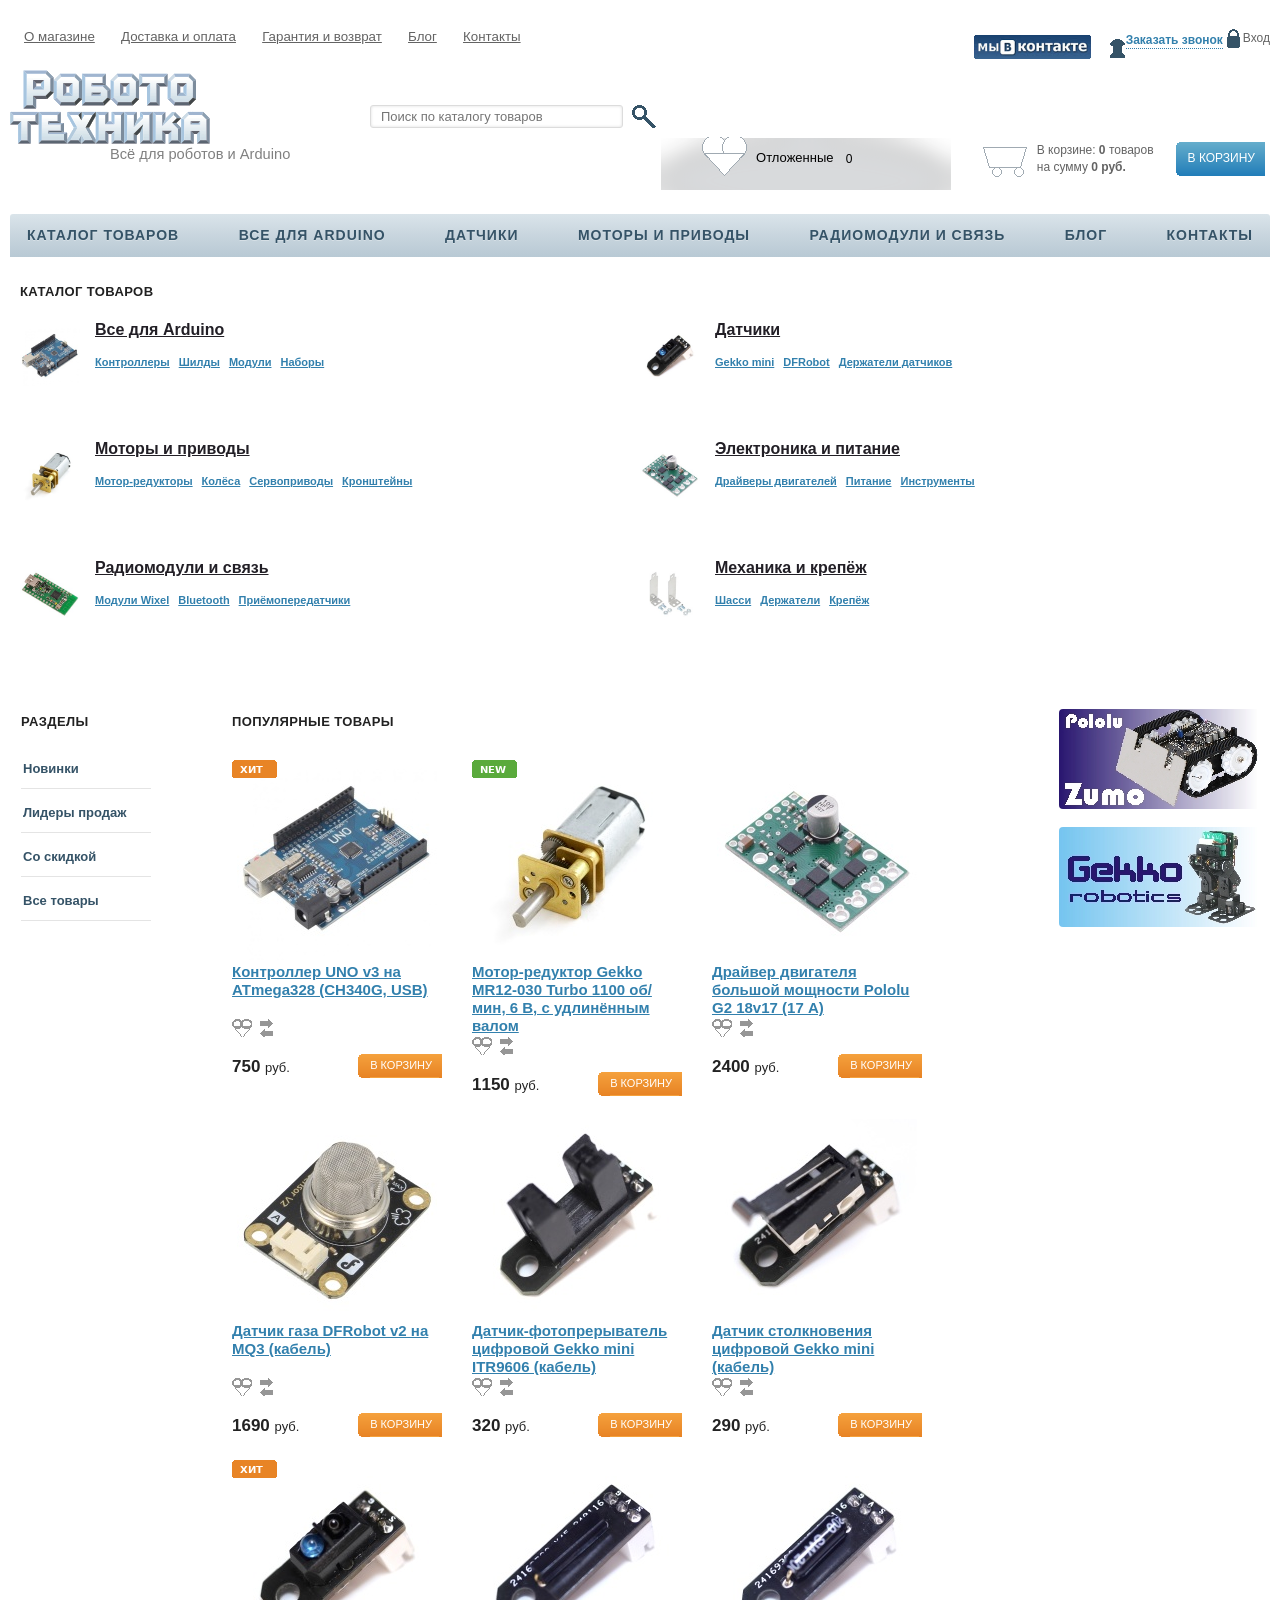
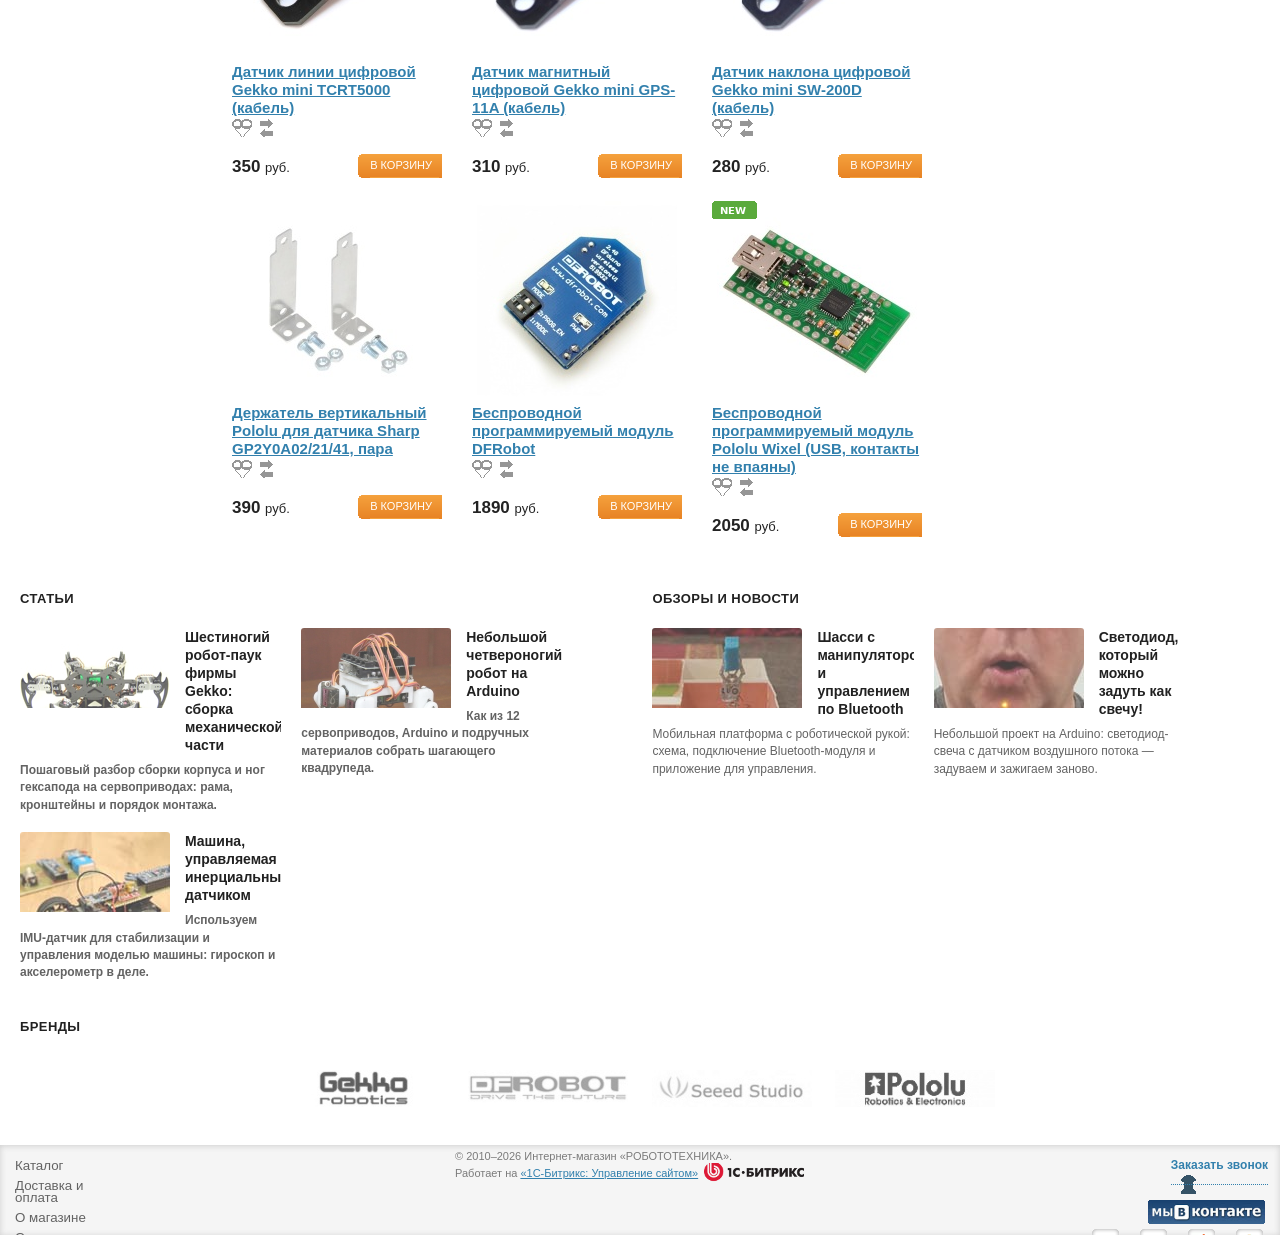
==== commit c01920b8: "Replace site with restored РОБОТОТЕХНИКА homepage" ====
--- a/index.html
+++ b/index.html
@@ -1,3083 +1,502 @@
 <!DOCTYPE html>
-<html lang="ru" data-theme="light">
+<html lang="ru">
 <head>
-<meta charset="UTF-8">
-<meta name="viewport" content="width=device-width, initial-scale=1, viewport-fit=cover">
-<meta name="color-scheme" content="light dark">
-<meta name="description" content="Энтропия: ИИ-муравьи в лабиринтах — гонки, турниры весов, детерминированные сиды и пароли sha-256">
-<meta name="theme-color" content="#ffffff" media="(prefers-color-scheme: light)">
-<meta name="theme-color" content="#050505" media="(prefers-color-scheme: dark)">
-<link rel="icon" href="data:image/svg+xml,<svg xmlns='http://www.w3.org/2000/svg' viewBox='0 0 16 16'><circle cx='8' cy='8' r='6' fill='%23e5484d'/></svg>">
-<title>Энтропия — муравей · лабиринт · sha-256</title>
-<link rel="preconnect" href="https://fonts.googleapis.com">
-<link rel="preconnect" href="https://fonts.gstatic.com" crossorigin>
-<link href="https://fonts.googleapis.com/css2?family=Unbounded:wght@500;700&family=JetBrains+Mono:wght@400;500;700&display=swap" rel="stylesheet">
-<style>
-  :root{ --font-ui:'JetBrains Mono',monospace; --font-brand:'Unbounded',sans-serif; }
-  html[data-theme="light"]{
-    --bg:#ffffff; --ink:#0a0a0a;
-    --muted:rgba(10,10,10,.45);
-    --line:rgba(10,10,10,.14); --line-soft:rgba(10,10,10,.07);
-    --glass:rgba(255,255,255,.55);
-    --glass-brd:rgba(10,10,10,.10);
-    --glass-hi:rgba(255,255,255,.9);
-    --win-bg:rgba(255,255,255,.94);
-    --win-brd:rgba(10,10,10,.14);
-    --accent:#e5484d;
-    color-scheme:light;
-  }
-  html[data-theme="dark"]{
-    --bg:#050505; --ink:#fafafa;
-    --muted:rgba(250,250,250,.42);
-    --line:rgba(250,250,250,.16); --line-soft:rgba(250,250,250,.08);
-    --glass:rgba(255,255,255,.055);
-    --glass-brd:rgba(255,255,255,.14);
-    --glass-hi:rgba(255,255,255,.09);
-    --win-bg:rgba(24,24,29,.95);
-    --win-brd:rgba(255,255,255,.16);
-    --accent:#ff5c61;
-    color-scheme:dark;
-  }
-  *{margin:0;padding:0;box-sizing:border-box}
-  [hidden]{display:none!important}
-  html,body{height:100%}
-  body{
-    background:var(--bg); color:var(--ink);
-    font-family:var(--font-ui);
-    display:flex; flex-direction:column;
-    height:100%; height:100dvh;
-    overflow:hidden;
-    -webkit-tap-highlight-color:transparent;
-    transition:background .3s,color .3s;
-  }
-  button{font-family:inherit;color:inherit;background:none;border:none;cursor:pointer;
-    -webkit-tap-highlight-color:transparent}
-  button:focus-visible,input:focus-visible{outline:1.5px solid var(--ink);outline-offset:2px}
-
-  header{display:flex;align-items:center;justify-content:space-between;flex:0 0 auto;
-    padding:max(16px, env(safe-area-inset-top)) max(26px, env(safe-area-inset-right)) 16px max(26px, env(safe-area-inset-left))}
-  .brand{display:flex;align-items:baseline;gap:14px;min-width:0}
-  .brand h1{font-family:var(--font-brand);font-size:13px;font-weight:700;letter-spacing:.24em}
-  .brand small{font-size:10px;letter-spacing:.16em;text-transform:uppercase;color:var(--muted)}
-
-  .glass{
-    background:var(--glass);
-    -webkit-backdrop-filter:blur(16px) saturate(1.4);
-    backdrop-filter:blur(16px) saturate(1.4);
-    border:1px solid var(--glass-brd);
-    border-radius:14px;
-    box-shadow:inset 0 1px 0 var(--glass-hi), 0 6px 24px rgba(0,0,0,.05);
-    transition:border-color .2s, background .25s, color .25s, transform .12s;
-  }
-  .icon-btn{width:38px;height:38px;display:grid;place-items:center;color:var(--ink);flex:0 0 auto}
-  .icon-btn svg{width:18px;height:18px}
-
-  main{
-    flex:1; display:flex; flex-wrap:wrap; gap:22px;
-    min-height:0;
-    padding:0 max(26px, env(safe-area-inset-right))
-            max(24px, env(safe-area-inset-bottom))
-            max(26px, env(safe-area-inset-left));
-  }
-  .canvas-section{
-    flex:1 1 380px; min-width:260px; min-height:0;
-    position:relative; cursor:pointer; overflow:hidden;
-    touch-action:none;
-  }
-  #cv{position:absolute;inset:0;width:100%;height:100%;display:block}
-
-  .controls-section{
-    flex:0 1 330px; min-width:272px; max-width:370px;
-    min-height:0;
-    display:flex; flex-direction:column; gap:14px;
-    padding:2px 8px 12px 2px;
-  }
-
-  .tabs{display:flex;gap:6px;flex:0 0 auto}
-  .tab{flex:1;height:34px;border-radius:10px;font-size:9.5px;letter-spacing:.12em;
-    text-transform:uppercase;color:var(--muted);border:1px solid transparent}
-  .tab:hover{color:var(--ink)}
-  .tab.active{background:var(--ink);color:var(--bg)}
-  .tp{display:none;flex-direction:column;gap:14px;min-height:0}
-  .tp.active{display:flex;animation:tpin .26s ease}
-  @keyframes tpin{from{opacity:0;transform:translateY(7px)}to{opacity:1;transform:none}}
-
-  .lbl{display:flex;justify-content:space-between;align-items:baseline;gap:8px;
-    font-size:10px;letter-spacing:.18em;text-transform:uppercase;color:var(--muted)}
-  .lbl em{font-style:normal;letter-spacing:.06em;text-transform:none}
-  .lbl output{font-size:11px;letter-spacing:.04em;color:var(--ink);flex:0 0 auto}
-
-  .shapes{display:flex;gap:8px;flex-wrap:wrap}
-  .shape-btn{flex:1 1 40px;min-width:40px;height:40px;display:grid;place-items:center;color:var(--muted)}
-  .shape-btn svg{width:18px;height:18px;pointer-events:none}
-  .shape-btn:hover{color:var(--ink);border-color:var(--line)}
-  .shape-btn.active{background:var(--ink);color:var(--bg);border-color:transparent;box-shadow:0 4px 18px rgba(0,0,0,.18)}
-
-  .photo-tools{display:flex;align-items:center;gap:10px;flex-wrap:wrap}
-  .mini-btn{height:30px;padding:0 12px;display:inline-flex;align-items:center;gap:7px;
-    font-size:10px;letter-spacing:.08em}
-  .mini-btn svg{width:13px;height:13px}
-  .mini-btn:hover{border-color:var(--line)}
-  .hint{font-size:9.5px;color:var(--muted);letter-spacing:.04em;line-height:1.5}
-
-  .ctl-row{display:flex;gap:8px;flex-wrap:wrap}
-  .ctl-btn{flex:1 1 80px;min-width:80px;min-height:38px;display:inline-flex;align-items:center;justify-content:center;gap:7px;
-    font-size:9.5px;letter-spacing:.09em;text-transform:uppercase;color:var(--muted)}
-  .ctl-btn svg{width:15px;height:15px;flex:0 0 auto;pointer-events:none}
-  .ctl-btn:hover{color:var(--ink);border-color:var(--line)}
-  .ctl-btn.active{background:var(--ink);color:var(--bg);border-color:transparent;box-shadow:0 4px 18px rgba(0,0,0,.18)}
-  .ctl-btn .sw{width:14px;height:14px;pointer-events:none}
-  .ctl-btn:disabled{opacity:.35;cursor:default}
-
-  .palette{display:flex;gap:8px;flex-wrap:wrap;align-items:center}
-  .sw{width:20px;height:20px;border-radius:50%;cursor:pointer;
-    transition:transform .12s, box-shadow .12s;padding:0}
-  .sw:hover{transform:scale(1.15)}
-  .sw.active{box-shadow:0 0 0 2px var(--bg),0 0 0 3.5px var(--ink)}
-  .sw.auto{background:linear-gradient(135deg,#000 50%,#fff 50%)}
-  .sw.rainbow{
-    width:22px;height:22px;
-    border:1px solid var(--line);
-    background:
-      radial-gradient(circle, var(--swc, transparent) 0 38%, transparent 42%),
-      conic-gradient(from 0deg,#ff3b30,#ff9500,#ffe600,#34c759,#00c7be,#007aff,#af52de,#ff2d55,#ff3b30);
-  }
-
-  input[type=range]{-webkit-appearance:none;appearance:none;width:100%;height:22px;background:transparent;cursor:pointer}
-  input[type=range]::-webkit-slider-runnable-track{height:2px;background:var(--line);border-radius:1px}
-  input[type=range]::-webkit-slider-thumb{
-    -webkit-appearance:none;width:14px;height:14px;border-radius:50%;
-    background:var(--bg);border:1.5px solid var(--ink);margin-top:-6px;
-    box-shadow:0 1px 4px rgba(0,0,0,.18);
-  }
-  input[type=range]::-moz-range-track{height:2px;background:var(--line)}
-  input[type=range]::-moz-range-thumb{
-    width:12px;height:12px;border-radius:50%;
-    background:var(--bg);border:1.5px solid var(--ink);
-  }
-
-  .run-row{display:flex;gap:8px}
-  #runBtn{flex:1;height:48px;font-size:12px;font-weight:700;letter-spacing:.16em;text-transform:uppercase}
-  #runBtn:hover{background:var(--ink);color:var(--bg)}
-  #runBtn:active{transform:scale(.98)}
-  #stopBtn{flex:0 0 84px;height:48px;font-size:11px;font-weight:700;letter-spacing:.14em;
-    text-transform:uppercase;color:var(--accent)}
-  #stopBtn:hover{background:var(--accent);color:var(--bg)}
-
-  #status{font-size:11px;color:var(--muted);min-height:16px;letter-spacing:.03em;overflow-wrap:break-word}
-
-  #entBox{
-    height:38px;min-width:0;display:flex;align-items:center;justify-content:flex-end;
-    overflow:hidden;white-space:nowrap;
-    font-size:10.5px;color:var(--muted);
-    -webkit-mask-image:linear-gradient(90deg,transparent,#000 25%);
-    mask-image:linear-gradient(90deg,transparent,#000 25%);
-  }
-
-  .fmt-btn{height:22px;padding:0 10px;border-radius:8px;flex:0 0 auto;
-    font-size:9.5px;letter-spacing:.1em;text-transform:uppercase;color:var(--muted)}
-  .fmt-btn:hover{color:var(--ink);border-color:var(--line)}
-
-  .pw{display:flex;align-items:flex-start;gap:10px;padding:14px;min-width:0}
-  #pw{flex:1;min-width:0;font-size:12px;line-height:1.6;font-weight:500;cursor:text;
-    word-break:break-all;overflow-wrap:anywhere}
-  #pw.mnemo{word-break:normal;overflow-wrap:break-word;white-space:pre-wrap}
-  #pw:empty{cursor:default}
-  #pw:empty::before{content:'ожидание муравья…';color:var(--muted);font-weight:400}
-  .pw.show{animation:pwin .5s ease}
-  @keyframes pwin{from{opacity:0;transform:translateY(5px)}to{opacity:1;transform:none}}
-  #copyBtn{width:30px;height:30px;flex:0 0 auto;display:grid;place-items:center;
-    color:var(--muted);border-radius:9px;border:1px solid transparent;transition:.2s}
-  #copyBtn:hover{color:var(--ink);border-color:var(--line)}
-  #copyBtn svg{width:15px;height:15px}
-
-  .txt-in{width:100%;min-width:0;height:32px;padding:0 10px;border-radius:9px;
-    border:1px solid var(--line);background:var(--bg);color:var(--ink);
-    font-family:var(--font-ui);font-size:11px}
-
-  .sep{height:1px;background:var(--line-soft);margin:2px 0;flex:0 0 auto}
-
-  .win{
-    position:fixed; z-index:1000; width:min(286px, calc(100vw - 16px));
-    max-height:min(88vh, 88dvh);
-    display:flex; flex-direction:column;
-    background:var(--win-bg);
-    -webkit-backdrop-filter:blur(20px) saturate(1.3);
-    backdrop-filter:blur(20px) saturate(1.3);
-    border:1px solid var(--win-brd);
-    border-radius:16px;
-    box-shadow:0 18px 50px rgba(0,0,0,.30);
-    overflow:hidden; user-select:none;
-    transition:background .25s, border-color .25s;
-  }
-  .cp-head{display:flex;align-items:center;justify-content:space-between;
-    padding:10px 10px 10px 14px;font-size:10px;letter-spacing:.16em;text-transform:uppercase;
-    color:var(--ink);cursor:grab;border-bottom:1px solid var(--line-soft);
-    touch-action:none;flex:0 0 auto}
-  .cp-head:active{cursor:grabbing}
-  .cp-head span{pointer-events:none}
-  .win-close{width:24px;height:24px;border-radius:8px;color:var(--muted);
-    font-size:15px;line-height:1;display:grid;place-items:center}
-  .win-close:hover{color:var(--ink);background:var(--line-soft)}
-  .cp-body{padding:12px;display:flex;flex-direction:column;gap:12px;
-    flex:1 1 auto;min-height:0;overflow-y:auto;overscroll-behavior:contain;
-    scrollbar-width:thin;scrollbar-color:var(--line) transparent}
-  .cp-body::-webkit-scrollbar{width:5px}
-  .cp-body::-webkit-scrollbar-thumb{background:var(--line);border-radius:3px}
-  .rz{position:absolute;right:1px;bottom:1px;width:18px;height:18px;cursor:nwse-resize;
-    touch-action:none;z-index:5;
-    background:linear-gradient(135deg,transparent 0 50%,var(--line) 50% 55%,transparent 55% 65%,var(--line) 65% 70%,transparent 70% 80%,var(--line) 80% 85%,transparent 85%)}
-  .cp-sv{position:relative;height:140px;border-radius:10px;cursor:crosshair;
-    border:1px solid var(--line);touch-action:none;overflow:hidden;flex:0 0 auto}
-  .cp-sv .layer{position:absolute;inset:0;pointer-events:none}
-  .cp-hue{position:relative;height:16px;border-radius:8px;cursor:crosshair;
-    border:1px solid var(--line);touch-action:none;flex:0 0 auto;
-    background:linear-gradient(to right,#f00,#ff0,#0f0,#0ff,#00f,#f0f,#f00)}
-  .cp-thumb{position:absolute;width:14px;height:14px;border-radius:50%;
-    border:2px solid #fff;box-shadow:0 0 0 1px rgba(0,0,0,.45),0 1px 4px rgba(0,0,0,.35);
-    transform:translate(-50%,-50%);pointer-events:none}
-  .cp-row{display:flex;gap:8px;align-items:center}
-  .cp-swatch{width:32px;height:32px;border-radius:9px;border:1px solid var(--line);flex:0 0 auto}
-  .cp-hex{flex:1;min-width:0;height:32px;padding:0 10px;border-radius:9px;
-    border:1px solid var(--line);background:var(--bg);color:var(--ink);
-    font-family:var(--font-ui);font-size:12px}
-  .cp-note{font-size:9px;color:var(--muted);letter-spacing:.04em;line-height:1.5}
-
-  .ant-row{display:flex;align-items:center;gap:8px;padding:7px 6px;border-radius:9px;
-    border:1px solid transparent;cursor:pointer}
-  .ant-row.sel{background:var(--line-soft);border-color:var(--line)}
-  .ant-name{font-size:11px;flex:0 0 auto;min-width:58px;font-weight:500}
-  .ant-name em{font-style:normal;color:var(--muted);font-size:9px;letter-spacing:.08em}
-  .ant-genes{font-size:8.5px;color:var(--muted);line-height:1.4}
-  .ant-stat{flex:1;min-width:0;text-align:right;font-size:10px;color:var(--muted);overflow:hidden;
-    text-overflow:ellipsis;white-space:nowrap}
-  .ant-stat b{color:var(--ink);font-weight:500}
-  .gene-copy{width:22px;height:22px;border-radius:7px;flex:0 0 auto;display:grid;place-items:center;
-    color:var(--muted);font-size:11px;border:1px solid var(--line)}
-  .gene-copy:hover{color:var(--ink);border-color:var(--ink)}
-
-  .trow{display:flex;align-items:center;gap:8px;padding:6px;border-radius:9px;
-    border:1px solid transparent;font-size:10px;cursor:pointer}
-  .trow.sel{background:var(--line-soft);border-color:var(--line)}
-  .trow .tn{width:30px;flex:0 0 auto;font-weight:700}
-  .trow .tw{flex:1;min-width:0;color:var(--muted);font-size:9px;overflow:hidden;white-space:nowrap;text-overflow:ellipsis}
-  .trow .tnum{flex:0 0 auto;text-align:right;color:var(--ink);font-size:9.5px}
-  .champ-row{display:flex;align-items:center;gap:6px;font-size:9.5px;padding:5px 2px;
-    border-bottom:1px solid var(--line-soft)}
-  .champ-row:last-child{border-bottom:none}
-  .champ-row .cw{flex:1;min-width:0;overflow:hidden;white-space:nowrap;text-overflow:ellipsis;color:var(--muted)}
-  .champ-row .cb{width:24px;height:24px;border-radius:7px;border:1px solid var(--line);
-    display:grid;place-items:center;color:var(--muted);flex:0 0 auto}
-  .champ-row .cb:hover{color:var(--ink);border-color:var(--ink)}
-  #gGraph{width:100%;height:200px;border:1px solid var(--line);border-radius:10px;
-    touch-action:none;display:block;cursor:grab}
-  #gGraph:active{cursor:grabbing}
-
-  @media (max-width:900px){
-    body{height:auto;min-height:100dvh;overflow:auto}
-    header{padding:max(12px, env(safe-area-inset-top)) 16px 12px}
-    .brand small{display:none}
-    main{flex-direction:column;gap:18px;padding:0 16px max(18px, env(safe-area-inset-bottom))}
-    .canvas-section{flex:none;height:56vh;height:56dvh;min-height:300px;width:100%}
-    .controls-section{flex:none;max-width:none;min-width:0;padding-bottom:6px}
-  }
-  @media (pointer:coarse){
-    input[type=range]::-webkit-slider-thumb{width:20px;height:20px;margin-top:-9px}
-    input[type=range]::-moz-range-thumb{width:18px;height:18px}
-    .sw{width:26px;height:26px}
-    .sw.rainbow{width:28px;height:28px}
-    .mini-btn{height:36px}
-    .fmt-btn{height:30px}
-    .shape-btn{min-height:44px}
-    .ctl-btn{min-height:44px}
-    #copyBtn{width:36px;height:36px}
-  }
-</style>
+<meta charset="utf-8">
+<meta name="viewport" content="width=1200">
+<title>РОБОТОТЕХНИКА - интернет-магазин. Купить все для Роботов и Arduino.</title>
+<meta name="description" content="Интернет-магазин РОБОТОТЕХНИКА: всё для роботов и Arduino — контроллеры, датчики, моторы и приводы, драйверы, радиомодули, шасси и механика.">
+<link href="_files/css" rel="stylesheet" type="text/css">
+<link href="_files/styles.min.css" rel="stylesheet" type="text/css">
+<link href="_files/media.min.css" rel="stylesheet" type="text/css">
+<link href="_files/colors.css" rel="stylesheet" type="text/css">
+<link href="_files/template_styles.css" rel="stylesheet" type="text/css">
+<link href="_files/style.css" rel="stylesheet" type="text/css">
+<link href="_files/style(1).css" rel="stylesheet" type="text/css">
+<link href="_files/style(2).css" rel="stylesheet" type="text/css">
+<link href="_files/style(3).css" rel="stylesheet" type="text/css">
+<link href="_files/flexslider.css" rel="stylesheet" type="text/css">
+<link href="_files/ajax.css" rel="stylesheet" type="text/css">
+<link href="custom.css" rel="stylesheet" type="text/css">
+<script src="_files/jquery-1.12.4.min.js"></script>
+<script src="_files/jquery.easing.1.3.js"></script>
+<script src="_files/jquery.flexslider-min.js"></script>
 </head>
 <body>
 
-<header>
-  <div class="brand">
-    <h1>ЭНТРОПИЯ</h1>
-    <small>муравей · лабиринт · sha-256</small>
-  </div>
-  <button id="themeBtn" class="glass icon-btn" aria-label="переключить тему"></button>
-</header>
-
-<main>
-  <section id="stage" class="canvas-section"><canvas id="cv"></canvas></section>
-
-  <aside class="controls-section">
-    <nav class="tabs">
-      <button class="tab glass active" data-tab="map">Карта</button>
-      <button class="tab glass" data-tab="team">Отряд</button>
-      <button class="tab glass" data-tab="out">Вывод</button>
-    </nav>
-
-    <!-- ======= КАРТА ======= -->
-    <section class="tp active" id="tp-map">
-      <div class="lbl"><span>форма лабиринта</span></div>
-      <div class="shapes">
-        <button class="glass shape-btn" data-shape="square" title="квадрат">
-          <svg viewBox="0 0 18 18" fill="none" stroke="currentColor" stroke-width="1.4" stroke-linejoin="round"><rect x="3.5" y="3.5" width="11" height="11" rx="1.5"/></svg>
-        </button>
-        <button class="glass shape-btn" data-shape="circle" title="круг">
-          <svg viewBox="0 0 18 18" fill="none" stroke="currentColor" stroke-width="1.4"><circle cx="9" cy="9" r="5.6"/></svg>
-        </button>
-        <button class="glass shape-btn" data-shape="p5" title="пентагон">
-          <svg viewBox="0 0 18 18" fill="none" stroke="currentColor" stroke-width="1.4" stroke-linejoin="round"><polygon points="9,2.5 15.2,7 12.8,14.3 5.2,14.3 2.8,7"/></svg>
-        </button>
-        <button class="glass shape-btn" data-shape="p6" title="гексагон">
-          <svg viewBox="0 0 18 18" fill="none" stroke="currentColor" stroke-width="1.4" stroke-linejoin="round"><polygon points="9,2.5 14.6,5.8 14.6,12.2 9,15.5 3.4,12.2 3.4,5.8"/></svg>
-        </button>
-        <button class="glass shape-btn" data-shape="random" title="случайная форма — каждый раз новая">
-          <svg viewBox="0 0 18 18" fill="none" stroke="currentColor" stroke-width="1.4"><rect x="3" y="3" width="12" height="12" rx="2.6"/><circle cx="6.4" cy="6.4" r="1" fill="currentColor" stroke="none"/><circle cx="11.6" cy="6.4" r="1" fill="currentColor" stroke="none"/><circle cx="9" cy="9" r="1" fill="currentColor" stroke="none"/><circle cx="6.4" cy="11.6" r="1" fill="currentColor" stroke="none"/><circle cx="11.6" cy="11.6" r="1" fill="currentColor" stroke="none"/></svg>
-        </button>
-        <button class="glass shape-btn" data-shape="photo" title="лабиринт из фотографии">
-          <svg viewBox="0 0 18 18" fill="none" stroke="currentColor" stroke-width="1.4" stroke-linejoin="round" stroke-linecap="round"><rect x="2.5" y="4" width="13" height="10" rx="1.8"/><circle cx="6.3" cy="7.3" r="1.2"/><path d="M4.5 12.5l3-3 2 2 2.3-2.3 2.7 2.7"/></svg>
-        </button>
-      </div>
-      <input type="file" id="photoInput" accept="image/*" hidden>
-
-      <div id="photoTools" class="photo-tools" hidden>
-        <button id="pasteBtn" class="glass mini-btn">
-          <svg viewBox="0 0 18 18" fill="none" stroke="currentColor" stroke-width="1.4" stroke-linejoin="round" stroke-linecap="round"><rect x="3.8" y="3.2" width="10.4" height="12.3" rx="2"/><path d="M6.6 3.2V2.4A1.4 1.4 0 0 1 8 1h2a1.4 1.4 0 0 1 1.4 1.4v.8"/><path d="M6.5 8.5h5M6.5 11.5h5"/></svg>
-          вставить из буфера
-        </button>
-        <span class="hint">или ctrl+v · можно перетащить файл на поле</span>
-      </div>
-
-      <div class="lbl"><span>размер · <em id="maxOut">макс 1000</em></span><output id="sizeOut">16×16</output></div>
-      <input type="range" id="sizeR" min="5" max="1000" step="1" value="16">
-
-      <div class="lbl"><span>скорость · 100 = мгновенно</span><output id="speedOut">30</output></div>
-      <input type="range" id="speedR" min="5" max="100" step="1" value="30">
-
-      <div class="run-row">
-        <button id="runBtn" class="glass">Запустить муравья</button>
-        <button id="stopBtn" class="glass" title="остановить забег и турнир">стоп</button>
-      </div>
-      <div id="status">инициализация…</div>
-
-      <div class="sep"></div>
-
-      <div class="lbl"><span>инструменты</span></div>
-      <div class="ctl-row">
-        <button id="seedBtn" class="glass ctl-btn" title="сид карты: одинаковый сид — одинаковая карта и гонка">
-          <svg viewBox="0 0 18 18" fill="none" stroke="currentColor" stroke-width="1.4" stroke-linecap="round"><circle cx="6" cy="6.2" r="3.1"/><path d="M8.3 8.5 15 15.2M12.3 12.3l1.9-1.9M10.4 10.4l1.7-1.7"/></svg>
-          сид
-        </button>
-        <button id="fnBtn" class="glass ctl-btn" title="функции: фото png, цвета, тепло, лучший путь, график, турнир">
-          <svg viewBox="0 0 18 18" fill="none" stroke="currentColor" stroke-width="1.3" stroke-linecap="round" stroke-linejoin="round"><circle cx="9" cy="9" r="2.4"/><path d="M9 2.2v2M9 13.8v2M2.2 9h2M13.8 9h2M4.3 4.3l1.4 1.4M12.3 12.3l1.4 1.4M13.7 4.3l-1.4 1.4M5.7 12.3l-1.4 1.4"/></svg>
-          функции
-        </button>
-      </div>
-
-      <div class="lbl"><span>камера и управление</span></div>
-      <div class="ctl-row">
-        <button id="followBtn" class="glass ctl-btn" title="камера следует за М1">
-          <svg viewBox="0 0 18 18" fill="none" stroke="currentColor" stroke-width="1.4" stroke-linecap="round"><circle cx="9" cy="9" r="4.6"/><circle cx="9" cy="9" r="1" fill="currentColor" stroke="none"/><path d="M9 1.6v2.2M9 14.2v2.2M1.6 9h2.2M14.2 9h2.2"/></svg>
-          следить
-        </button>
-        <button id="manualBtn" class="glass ctl-btn" title="управлять М1: WASD / стрелки / цфыв">
-          <svg viewBox="0 0 18 18" fill="none" stroke="currentColor" stroke-width="1.3" stroke-linejoin="round" stroke-linecap="round"><rect x="2" y="4.5" width="14" height="9" rx="1.8"/><path d="M5 7.4h.01M8 7.4h.01M11 7.4h.01M13 7.4h.01M5 10.6h.01M7.5 10.6h3M13 10.6h.01" stroke-width="1.7"/></svg>
-          вручную
-        </button>
-        <button id="viewBtn" class="glass ctl-btn" title="сбросить вид">100%</button>
-      </div>
-      <div class="hint">колесо или пинч — зум · перетаскивание — панорама · клик/тап — запуск</div>
-    </section>
-
-    <!-- ======= ОТРЯД ======= -->
-    <section class="tp" id="tp-team">
-      <div class="lbl"><span>количество муравьёв</span><output id="antCountOut">1</output></div>
-      <div class="ctl-row">
-        <button id="antMinus" class="glass ctl-btn" title="меньше">−</button>
-        <button id="antPlus" class="glass ctl-btn" title="больше">+</button>
-        <button id="antRestart" class="glass ctl-btn">забег заново</button>
-      </div>
-
-      <div class="lbl"><span>мозг ИИ</span></div>
-      <div class="ctl-row" id="brainSeg">
-        <button data-br="random" class="glass ctl-btn br-btn" title="случайный выбор">случай</button>
-        <button data-br="weights" class="glass ctl-btn br-btn" title="веса: тяга к цели, правило руки, случайность">веса</button>
-      </div>
-
-      <div class="lbl"><span>энтропия пароля</span></div>
-      <div class="ctl-row" id="entSeg">
-        <button data-em="winner" class="glass ctl-btn em-btn">победитель</button>
-        <button data-em="all" class="glass ctl-btn em-btn">все</button>
-        <button data-em="m1" class="glass ctl-btn em-btn">М1</button>
-      </div>
-
-      <div class="sep"></div>
-
-      <div class="lbl"><span>отряд · клик — выделить путь</span></div>
-      <div id="antList"></div>
-
-      <div class="lbl"><span>вставить веса выбранному</span></div>
-      <div class="ctl-row">
-        <input class="txt-in" id="geneIn" style="flex:2 1 100%" placeholder="например: 1.2 0.5 0.8">
-        <button id="geneApply" class="glass ctl-btn" style="flex:1 1 100%">применить</button>
-      </div>
-
-      <div class="sep"></div>
-
-      <div class="lbl"><span>яркость следа</span><output id="trailOut">25%</output></div>
-      <input type="range" id="trailR" min="10" max="100" step="1" value="25">
-      <div class="cp-note">цвет любого муравья — клик по его круглому свотчу (откроется палитра).</div>
-    </section>
-
-    <!-- ======= ВЫВОД ======= -->
-    <section class="tp" id="tp-out">
-      <div class="lbl"><span>сырая энтропия · М1</span></div>
-      <div id="entBox"><span id="entText"></span></div>
-
-      <div class="lbl"><span>пароль sha-256</span>
-        <button id="fmtBtn" class="glass fmt-btn" title="формат: hex → base64 → слова">hex</button>
-      </div>
-      <div id="pwBox" class="glass pw">
-        <code id="pw" title="клик — выделить целиком"></code>
-        <button id="copyBtn" title="копировать"></button>
-      </div>
-
-      <div class="sep"></div>
-
-      <div class="lbl"><span>словарь кодовой фразы</span></div>
-      <div class="ctl-row" id="dictSeg">
-        <button data-dm="builtin" class="glass ctl-btn dm-btn active">наш</button>
-        <button data-dm="custom" class="glass ctl-btn dm-btn" title="только ваш файл">свой</button>
-        <button data-dm="merged" class="glass ctl-btn dm-btn" title="наш + ваш, без дублей">микс</button>
-      </div>
-      <div class="ctl-row">
-        <button id="dictLoad" class="glass ctl-btn" style="flex:1 1 100%">
-          <svg viewBox="0 0 18 18" fill="none" stroke="currentColor" stroke-width="1.4" stroke-linejoin="round" stroke-linecap="round"><path d="M9 11.5V3.5M9 3.5 6 6.5M9 3.5l3 3M3.5 11.5v2A1.5 1.5 0 0 0 5 15h8a1.5 1.5 0 0 0 1.5-1.5v-2"/></svg>
-          загрузить .txt
-        </button>
-      </div>
-      <div class="hint" id="dictInfo">встроенный словарь: 256 слов. свой файл — слова через пробел или с новой строки.</div>
-      <input type="file" id="dictFile" accept=".txt,text/plain" hidden>
-    </section>
-  </aside>
-</main>
-
-<div id="cpWin" class="win" hidden>
-  <div class="cp-head" id="cpDrag"><span id="cpTitle">цвет</span>
-    <button class="win-close" id="cpClose" title="закрыть">✕</button></div>
-  <div class="cp-body">
-    <div class="cp-sv" id="cpSV">
-      <div class="layer" id="cpSvBase"></div>
-      <div class="layer" style="background:linear-gradient(to right,#fff,rgba(255,255,255,0))"></div>
-      <div class="layer" style="background:linear-gradient(to top,#000,rgba(0,0,0,0))"></div>
-      <div class="cp-thumb" id="cpTSV"></div>
-    </div>
-    <div class="cp-hue" id="cpHue"><div class="cp-thumb" id="cpTH"></div></div>
-    <div class="cp-row">
-      <div class="cp-swatch" id="cpSwatch"></div>
-      <input class="cp-hex" id="cpHex" maxlength="7" spellcheck="false" autocomplete="off">
-    </div>
-    <div class="cp-note">спектр + оттенок · hex вручную · таскать за шапку, растягивать за угол</div>
-  </div>
+<div class="wrapper">
+
+        <!-- ==================== HEADER ==================== -->
+        <div id="header" class="header">
+                <div class="top_block">
+                        <div class="top_left">
+                                <ul class="top_menu">
+                                        <li><a href="#"><span>О магазине</span></a></li>
+                                        <li><a href="#"><span>Доставка и оплата</span></a></li>
+                                        <li><a href="#"><span>Гарантия и возврат</span></a></li>
+                                        <li><a href="#blog"><span>Блог</span></a></li>
+                                        <li><a href="#"><span>Контакты</span></a></li>
+                                </ul>
+                        </div>
+                        <div class="top_right">
+                                <div class="social_link"><a href="https://vk.com" rel="nofollow" target="_blank" rel="noopener"><img src="_files/vk.png" alt="Мы ВКонтакте" title="Мы ВКонтакте"></a></div>
+                                <div class="phone_feedback"><a class="feedback" href="#">Заказать звонок</a></div>
+                                <div class="auth_block">
+                                        <span class="auth_enter enter_link"><a href="#"><span>Вход</span></a></span>
+                                </div>
+                        </div>
+                        <div class="clear_both"></div>
+                </div>
+
+                <div class="logo_row">
+                        <div class="logo">
+                                <a href="index.html" title="РОБОТОТЕХНИКА — интернет-магазин"><img src="_files/robototehnika.png" alt="РОБОТОТЕХНИКА — интернет-магазин"></a>
+                                <div class="shop_description">Всё для роботов и Arduino</div>
+                        </div>
+                        <div class="search" action="#">
+                                <form action="#" method="get">
+                                        <input type="text" name="q" placeholder="Поиск по каталогу товаров" autocomplete="off">
+                                        <button type="submit" name="s" title="Найти"></button>
+                                </form>
+                        </div>
+                        <div class="basket_wrapp">
+                                <div class="basket">
+                                        <form action="#">
+                                                <div class="delay">
+                                                        <div class="icon"></div>
+                                                        <a href="#">Отложенные&nbsp;&nbsp;<span class="counter">0</span></a>
+                                                </div>
+                                                <div class="icon"></div>
+                                                <div class="counter">В корзине: <b>0</b> товаров<br>на сумму <b>0 руб.</b></div>
+                                                <a class="button" href="#"><span>В корзину</span></a>
+                                        </form>
+                                </div>
+                        </div>
+                        <div class="clear_both"></div>
+                </div>
+
+                <div class="menu_row">
+                        <ul class="menu">
+                                <li>
+                                        <a href="#">Каталог товаров</a>
+                                        <div class="child cat_menu">
+                                                <ul>
+                                                        <li class="menu_title"><a href="#">Все для Arduino</a></li>
+                                                        <li class="menu_item"><a href="#">Контроллеры и платы</a></li>
+                                                        <li class="menu_item"><a href="#">Шилды и модули</a></li>
+                                                        <li class="menu_item"><a href="#">Макетные платы</a></li>
+                                                        <li class="menu_item"><a href="#">Комплекты и наборы</a></li>
+                                                        <li class="see_more"><a href="#">Смотреть все</a></li>
+                                                </ul>
+                                                <ul>
+                                                        <li class="menu_title"><a href="#">Датчики</a></li>
+                                                        <li class="menu_item"><a href="#">Датчики Gekko mini</a></li>
+                                                        <li class="menu_item"><a href="#">Датчики DFRobot</a></li>
+                                                        <li class="menu_item"><a href="#">Датчики Sharp и Pololu</a></li>
+                                                        <li class="menu_item"><a href="#">Держатели датчиков</a></li>
+                                                        <li class="see_more"><a href="#">Смотреть все</a></li>
+                                                </ul>
+                                                <ul>
+                                                        <li class="menu_title"><a href="#">Моторы и приводы</a></li>
+                                                        <li class="menu_item"><a href="#">Мотор-редукторы</a></li>
+                                                        <li class="menu_item"><a href="#">Колёса и шасси</a></li>
+                                                        <li class="menu_item"><a href="#">Сервоприводы</a></li>
+                                                        <li class="menu_item"><a href="#">Кронштейны и крепёж</a></li>
+                                                        <li class="see_more"><a href="#">Смотреть все</a></li>
+                                                </ul>
+                                                <ul>
+                                                        <li class="menu_title"><a href="#">Электроника и питание</a></li>
+                                                        <li class="menu_item"><a href="#">Драйверы двигателей</a></li>
+                                                        <li class="menu_item"><a href="#">Стабилизаторы и питание</a></li>
+                                                        <li class="menu_item"><a href="#">Радиомодули и связь</a></li>
+                                                        <li class="menu_item"><a href="#">Пайка и инструменты</a></li>
+                                                        <li class="see_more"><a href="#">Смотреть все</a></li>
+                                                </ul>
+                                        </div>
+                                </li>
+                                <li><a href="#">Все для Arduino</a></li>
+                                <li><a href="#">Датчики</a></li>
+                                <li><a href="#">Моторы и приводы</a></li>
+                                <li><a href="#">Радиомодули и связь</a></li>
+                                <li><a href="#blog">Блог</a></li>
+                                <li><a href="#">Контакты</a></li>
+                        </ul>
+                        <div class="clear_both"></div>
+                </div>
+        </div>
+
+        <!-- ==================== CONTENT ==================== -->
+        <div class="content front">
+                <div class="wrapper_inner">
+
+                        <!-- slider -->
+                        <div class="top_banner">
+                                <div class="flexslider" id="main_slider">
+                                        <ul class="slides">
+                                                <li><a href="#" title="РОБОТОТЕХНИКА — интернет-магазин товаров для робототехники"><img src="_files/Баннер_1.jpg" alt="РОБОТОТЕХНИКА — интернет-магазин товаров для робототехники"></a></li>
+                                                <li><a href="#" title="Все для роботов: моторы, колёса, серво, кронштейны"><img src="_files/Баннер_2.jpg" alt="Все для роботов: моторы, колёса, серво, кронштейны"></a></li>
+                                                <li><a href="#" title="Все для Arduino: шилды, модули, датчики"><img src="_files/Баннер_3.jpg" alt="Все для Arduino: шилды, модули, датчики"></a></li>
+                                        </ul>
+                                </div>
+                        </div>
+
+                        <!-- catalog sections -->
+                        <h3>Каталог товаров</h3>
+                        <div class="catalog_section_list">
+                                <div class="section_item">
+                                        <div class="section_item_inner sect">
+                                                <div class="image"><a href="#"><img src="_files/kontroller-uno-v3-na-atmega328-ch340g-usb-robototehnika.jpeg" alt="Все для Arduino"></a></div>
+                                                <span class="name"><a href="#">Все для Arduino</a></span>
+                                                <ul>
+                                                        <li><a href="#">Контроллеры</a></li>
+                                                        <li><a href="#">Шилды</a></li>
+                                                        <li><a href="#">Модули</a></li>
+                                                        <li><a href="#">Наборы</a></li>
+                                                </ul>
+                                        </div>
+                                </div>
+                                <div class="section_item">
+                                        <div class="section_item_inner sect">
+                                                <div class="image"><a href="#"><img src="_files/datchik-linii-tsifrovoy-gekko-mini-tcrt5000-kabel-robototehnika.jpeg" alt="Датчики"></a></div>
+                                                <span class="name"><a href="#">Датчики</a></span>
+                                                <ul>
+                                                        <li><a href="#">Gekko mini</a></li>
+                                                        <li><a href="#">DFRobot</a></li>
+                                                        <li><a href="#">Держатели датчиков</a></li>
+                                                </ul>
+                                        </div>
+                                </div>
+                                <div class="section_item">
+                                        <div class="section_item_inner sect">
+                                                <div class="image"><a href="#"><img src="_files/motor-reduktor-gekko-mr12-030-turbo-1100-ob-min-6-v-s-udlinennym-valom-robototehnika.jpeg" alt="Моторы и приводы"></a></div>
+                                                <span class="name"><a href="#">Моторы и приводы</a></span>
+                                                <ul>
+                                                        <li><a href="#">Мотор-редукторы</a></li>
+                                                        <li><a href="#">Колёса</a></li>
+                                                        <li><a href="#">Сервоприводы</a></li>
+                                                        <li><a href="#">Кронштейны</a></li>
+                                                </ul>
+                                        </div>
+                                </div>
+                                <div class="section_item">
+                                        <div class="section_item_inner sect">
+                                                <div class="image"><a href="#"><img src="_files/drayver-motora-bolshoy-moshchnosti-pololu-g2-18v17-17a-robototehnika.jpeg" alt="Электроника и питание"></a></div>
+                                                <span class="name"><a href="#">Электроника и питание</a></span>
+                                                <ul>
+                                                        <li><a href="#">Драйверы двигателей</a></li>
+                                                        <li><a href="#">Питание</a></li>
+                                                        <li><a href="#">Инструменты</a></li>
+                                                </ul>
+                                        </div>
+                                </div>
+                                <div class="section_item">
+                                        <div class="section_item_inner sect">
+                                                <div class="image"><a href="#"><img src="_files/besprovodnoy-programmiruemyy-modul-pololu-wixel-usb-kontakty-ne-vpayany-robototehnika.jpeg" alt="Радиомодули и связь"></a></div>
+                                                <span class="name"><a href="#">Радиомодули и связь</a></span>
+                                                <ul>
+                                                        <li><a href="#">Модули Wixel</a></li>
+                                                        <li><a href="#">Bluetooth</a></li>
+                                                        <li><a href="#">Приёмопередатчики</a></li>
+                                                </ul>
+                                        </div>
+                                </div>
+                                <div class="section_item">
+                                        <div class="section_item_inner sect">
+                                                <div class="image"><a href="#"><img src="_files/derzhatel-vertikalnyy-pololu-dlya-datchika-sharp-gp2y0a02-gp2y0a21-gp2y0a41-para-robototehnika.jpeg" alt="Механика и крепёж"></a></div>
+                                                <span class="name"><a href="#">Механика и крепёж</a></span>
+                                                <ul>
+                                                        <li><a href="#">Шасси</a></li>
+                                                        <li><a href="#">Держатели</a></li>
+                                                        <li><a href="#">Крепёж</a></li>
+                                                </ul>
+                                        </div>
+                                </div>
+                        </div>
+
+                        <!-- popular products -->
+                        <div class="index-cat">
+                                <table>
+                                        <tbody>
+                                                <tr>
+                                                        <td class="left-block">
+                                                                <h3>Разделы</h3>
+                                                                <div class="left_menu">
+                                                                        <ul>
+                                                                                <li><a href="#">Новинки</a></li>
+                                                                                <li><a href="#">Лидеры продаж</a></li>
+                                                                                <li><a href="#">Со скидкой</a></li>
+                                                                                <li><a href="#">Все товары</a></li>
+                                                                        </ul>
+                                                                </div>
+                                                        </td>
+                                                        <td>
+                                                                <h3>Популярные товары</h3>
+                                                                <div class="items_list">
+
+                                                                        <div class="table_item">
+                                                                                <div class="table_item_inner">
+                                                                                        <div class="image"><a href="#"><img src="_files/kontroller-uno-v3-na-atmega328-ch340g-usb-robototehnika.jpeg" alt="Контроллер UNO v3"></a><div class="mark hit" title="Хит продаж"></div></div>
+                                                                                        <a class="desc_name" href="#">Контроллер UNO v3 на ATmega328 (CH340G, USB)</a>
+                                                                                        <div class="likes_icons"><a class="wish_item" href="#" title="Отложить"></a><a class="compare_item" href="#" title="Сравнить"></a></div>
+                                                                                        <div class="price_block">
+                                                                                                <div class="price"><span>750 <i>руб.</i></span></div>
+                                                                                        </div>
+                                                                                        <div class="button_block"><a class="button add_item" href="#"><span>В корзину</span></a></div>
+                                                                                        <div class="tooltip_item"><div class="tr">Классический контроллер Arduino UNO R3 на ATmega328 с USB-мостом CH340G. Входы/выходы: 14 цифровых, 6 аналоговых.</div></div>
+                                                                                </div>
+                                                                        </div>
+
+                                                                        <div class="table_item">
+                                                                                <div class="table_item_inner">
+                                                                                        <div class="image"><a href="#"><img src="_files/motor-reduktor-gekko-mr12-030-turbo-1100-ob-min-6-v-s-udlinennym-valom-robototehnika.jpeg" alt="Мотор-редуктор Gekko MR12-030 Turbo"></a><div class="mark new" title="Новинка"></div></div>
+                                                                                        <a class="desc_name" href="#">Мотор-редуктор Gekko MR12-030 Turbo 1100 об/мин, 6 В, с удлинённым валом</a>
+                                                                                        <div class="likes_icons"><a class="wish_item" href="#" title="Отложить"></a><a class="compare_item" href="#" title="Сравнить"></a></div>
+                                                                                        <div class="price_block">
+                                                                                                <div class="price"><span>1150 <i>руб.</i></span></div>
+                                                                                        </div>
+                                                                                        <div class="button_block"><a class="button add_item" href="#"><span>В корзину</span></a></div>
+                                                                                        <div class="tooltip_item"><div class="tr">Плоский мотор-редуктор для мобильных роботов. 1100 об/мин при 6 В, удлинённый вал под колёса Gekko.</div></div>
+                                                                                </div>
+                                                                        </div>
+
+                                                                        <div class="table_item">
+                                                                                <div class="table_item_inner">
+                                                                                        <div class="image"><a href="#"><img src="_files/drayver-motora-bolshoy-moshchnosti-pololu-g2-18v17-17a-robototehnika.jpeg" alt="Драйвер двигателя Pololu G2 18v17"></a></div>
+                                                                                        <a class="desc_name" href="#">Драйвер двигателя большой мощности Pololu G2 18v17 (17 А)</a>
+                                                                                        <div class="likes_icons"><a class="wish_item" href="#" title="Отложить"></a><a class="compare_item" href="#" title="Сравнить"></a></div>
+                                                                                        <div class="price_block">
+                                                                                                <div class="price"><span>2400 <i>руб.</i></span></div>
+                                                                                        </div>
+                                                                                        <div class="button_block"><a class="button add_item" href="#"><span>В корзину</span></a></div>
+                                                                                        <div class="tooltip_item"><div class="tr">Мощный драйвер двигателей Pololu G2 High-Power 18v17: до 17 А, питание 6–24 В, защита от перегрева.</div></div>
+                                                                                </div>
+                                                                        </div>
+
+                                                                        <div class="table_item">
+                                                                                <div class="table_item_inner">
+                                                                                        <div class="image"><a href="#"><img src="_files/datchik-gaza-dfrobot-v2-na-mq3-kabel-robototehnika.jpeg" alt="Датчик газа DFRobot v2"></a></div>
+                                                                                        <a class="desc_name" href="#">Датчик газа DFRobot v2 на MQ3 (кабель)</a>
+                                                                                        <div class="likes_icons"><a class="wish_item" href="#" title="Отложить"></a><a class="compare_item" href="#" title="Сравнить"></a></div>
+                                                                                        <div class="price_block">
+                                                                                                <div class="price"><span>1690 <i>руб.</i></span></div>
+                                                                                        </div>
+                                                                                        <div class="button_block"><a class="button add_item" href="#"><span>В корзину</span></a></div>
+                                                                                        <div class="tooltip_item"><div class="tr">Аналоговый датчик алкоголя/паров бензина MQ3 на плате DFRobot v2 с трёхпроводным кабелем.</div></div>
+                                                                                </div>
+                                                                        </div>
+
+                                                                        <div class="table_item">
+                                                                                <div class="table_item_inner">
+                                                                                        <div class="image"><a href="#"><img src="_files/datchik-fotopreryvatel-tsifrovoy-gekko-mini-itr9606-kabel-robototehnika.jpeg" alt="Датчик-фотопрерыватель Gekko mini"></a></div>
+                                                                                        <a class="desc_name" href="#">Датчик-фотопрерыватель цифровой Gekko mini ITR9606 (кабель)</a>
+                                                                                        <div class="likes_icons"><a class="wish_item" href="#" title="Отложить"></a><a class="compare_item" href="#" title="Сравнить"></a></div>
+                                                                                        <div class="price_block">
+                                                                                                <div class="price"><span>320 <i>руб.</i></span></div>
+                                                                                        </div>
+                                                                                        <div class="button_block"><a class="button add_item" href="#"><span>В корзину</span></a></div>
+                                                                                        <div class="tooltip_item"><div class="tr">Цифровой фотопрерыватель на оптроне ITR9606. Подсчёт оборотов, позиционирование, энкодеры.</div></div>
+                                                                                </div>
+                                                                        </div>
+
+                                                                        <div class="table_item">
+                                                                                <div class="table_item_inner">
+                                                                                        <div class="image"><a href="#"><img src="_files/datchik-stolknoveniya-tsifrovoy-gekko-mini-kabel-robototehnika.jpeg" alt="Датчик столкновения Gekko mini"></a></div>
+                                                                                        <a class="desc_name" href="#">Датчик столкновения цифровой Gekko mini (кабель)</a>
+                                                                                        <div class="likes_icons"><a class="wish_item" href="#" title="Отложить"></a><a class="compare_item" href="#" title="Сравнить"></a></div>
+                                                                                        <div class="price_block">
+                                                                                                <div class="price"><span>290 <i>руб.</i></span></div>
+                                                                                        </div>
+                                                                                        <div class="button_block"><a class="button add_item" href="#"><span>В корзину</span></a></div>
+                                                                                        <div class="tooltip_item"><div class="tr">Механический датчик столкновения (бампер) с цифровым выходом для мобильных роботов.</div></div>
+                                                                                </div>
+                                                                        </div>
+
+                                                                        <div class="table_item">
+                                                                                <div class="table_item_inner">
+                                                                                        <div class="image"><a href="#"><img src="_files/datchik-linii-tsifrovoy-gekko-mini-tcrt5000-kabel-robototehnika.jpeg" alt="Датчик линии Gekko mini"></a><div class="mark hit" title="Хит продаж"></div></div>
+                                                                                        <a class="desc_name" href="#">Датчик линии цифровой Gekko mini TCRT5000 (кабель)</a>
+                                                                                        <div class="likes_icons"><a class="wish_item" href="#" title="Отложить"></a><a class="compare_item" href="#" title="Сравнить"></a></div>
+                                                                                        <div class="price_block">
+                                                                                                <div class="price"><span>350 <i>руб.</i></span></div>
+                                                                                        </div>
+                                                                                        <div class="button_block"><a class="button add_item" href="#"><span>В корзину</span></a></div>
+                                                                                        <div class="tooltip_item"><div class="tr">Цифровой датчик линии на TCRT5000. ИК-отражение, регулировка порога подстроечным резистором.</div></div>
+                                                                                </div>
+                                                                        </div>
+
+                                                                        <div class="table_item">
+                                                                                <div class="table_item_inner">
+                                                                                        <div class="image"><a href="#"><img src="_files/datchik-magnitnyy-tsifrovoy-gekko-mini-gps-11a-kabel-robototehnika.jpeg" alt="Датчик магнитный Gekko mini"></a></div>
+                                                                                        <a class="desc_name" href="#">Датчик магнитный цифровой Gekko mini GPS-11A (кабель)</a>
+                                                                                        <div class="likes_icons"><a class="wish_item" href="#" title="Отложить"></a><a class="compare_item" href="#" title="Сравнить"></a></div>
+                                                                                        <div class="price_block">
+                                                                                                <div class="price"><span>310 <i>руб.</i></span></div>
+                                                                                        </div>
+                                                                                        <div class="button_block"><a class="button add_item" href="#"><span>В корзину</span></a></div>
+                                                                                        <div class="tooltip_item"><div class="tr">Герконовый датчик магнитного поля GPS-11A с цифровым выходом. Определение положения объектов.</div></div>
+                                                                                </div>
+                                                                        </div>
+
+                                                                        <div class="table_item">
+                                                                                <div class="table_item_inner">
+                                                                                        <div class="image"><a href="#"><img src="_files/datchik-naklona-tsifrovoy-gekko-mini-sw-200d-kabel-robototehnika.jpeg" alt="Датчик наклона Gekko mini"></a></div>
+                                                                                        <a class="desc_name" href="#">Датчик наклона цифровой Gekko mini SW-200D (кабель)</a>
+                                                                                        <div class="likes_icons"><a class="wish_item" href="#" title="Отложить"></a><a class="compare_item" href="#" title="Сравнить"></a></div>
+                                                                                        <div class="price_block">
+                                                                                                <div class="price"><span>280 <i>руб.</i></span></div>
+                                                                                        </div>
+                                                                                        <div class="button_block"><a class="button add_item" href="#"><span>В корзину</span></a></div>
+                                                                                        <div class="tooltip_item"><div class="tr">Шариковый датчик наклона SW-200D с цифровым выходом. Детектирование опрокидывания и ударов.</div></div>
+                                                                                </div>
+                                                                        </div>
+
+                                                                        <div class="table_item">
+                                                                                <div class="table_item_inner">
+                                                                                        <div class="image"><a href="#"><img src="_files/derzhatel-vertikalnyy-pololu-dlya-datchika-sharp-gp2y0a02-gp2y0a21-gp2y0a41-para-robototehnika.jpeg" alt="Держатель Pololu для датчиков Sharp"></a></div>
+                                                                                        <a class="desc_name" href="#">Держатель вертикальный Pololu для датчика Sharp GP2Y0A02/21/41, пара</a>
+                                                                                        <div class="likes_icons"><a class="wish_item" href="#" title="Отложить"></a><a class="compare_item" href="#" title="Сравнить"></a></div>
+                                                                                        <div class="price_block">
+                                                                                                <div class="price"><span>390 <i>руб.</i></span></div>
+                                                                                        </div>
+                                                                                        <div class="button_block"><a class="button add_item" href="#"><span>В корзину</span></a></div>
+                                                                                        <div class="tooltip_item"><div class="tr">Пара пластиковых держателей для вертикального крепления ИК-дальномеров Sharp GP2Y0Axx.</div></div>
+                                                                                </div>
+                                                                        </div>
+
+                                                                        <div class="table_item">
+                                                                                <div class="table_item_inner">
+                                                                                        <div class="image"><a href="#"><img src="_files/besprovodnoy-programmiruemyy-modul-dfrobot-robototehnika.jpeg" alt="Беспроводной программируемый модуль DFRobot"></a></div>
+                                                                                        <a class="desc_name" href="#">Беспроводной программируемый модуль DFRobot</a>
+                                                                                        <div class="likes_icons"><a class="wish_item" href="#" title="Отложить"></a><a class="compare_item" href="#" title="Сравнить"></a></div>
+                                                                                        <div class="price_block">
+                                                                                                <div class="price"><span>1890 <i>руб.</i></span></div>
+                                                                                        </div>
+                                                                                        <div class="button_block"><a class="button add_item" href="#"><span>В корзину</span></a></div>
+                                                                                        <div class="tooltip_item"><div class="tr">Программируемый беспроводной модуль DFRobot для связи между роботами и с компьютером.</div></div>
+                                                                                </div>
+                                                                        </div>
+
+                                                                        <div class="table_item">
+                                                                                <div class="table_item_inner">
+                                                                                        <div class="image"><a href="#"><img src="_files/besprovodnoy-programmiruemyy-modul-pololu-wixel-usb-kontakty-ne-vpayany-robototehnika.jpeg" alt="Модуль Pololu Wixel"></a><div class="mark new" title="Новинка"></div></div>
+                                                                                        <a class="desc_name" href="#">Беспроводной программируемый модуль Pololu Wixel (USB, контакты не впаяны)</a>
+                                                                                        <div class="likes_icons"><a class="wish_item" href="#" title="Отложить"></a><a class="compare_item" href="#" title="Сравнить"></a></div>
+                                                                                        <div class="price_block">
+                                                                                                <div class="price"><span>2050 <i>руб.</i></span></div>
+                                                                                        </div>
+                                                                                        <div class="button_block"><a class="button add_item" href="#"><span>В корзину</span></a></div>
+                                                                                        <div class="tooltip_item"><div class="tr">Радиомодуль Pololu Wixel на CC2511: 2,4 ГГц, USB, программируется на C. Контакты не впаяны.</div></div>
+                                                                                </div>
+                                                                        </div>
+
+                                                                </div>
+                                                        </td>
+                                                        <td class="right-block">
+                                                                <div class="left_banner"><a href="#"><img src="_files/Reklama_1.jpg" alt="Pololu Zumo" title="Pololu Zumo"></a></div>
+                                                                <div class="left_banner"><a href="#"><img src="_files/Reklama_2.jpg" alt="Gekko robotics" title="Gekko robotics"></a></div>
+                                                        </td>
+                                                </tr>
+                                        </tbody>
+                                </table>
+                        </div>
+
+                        <!-- articles + news -->
+                        <div class="front-content">
+                                <div class="front-articles">
+                                        <h3>Статьи</h3>
+                                        <div class="news front-blog">
+                                                <div class="item">
+                                                        <div class="thumb_news"><a href="#"><img src="_files/шестиногий робот oарахнидz фирмы gekko - сборка механической части.jpg" alt="Шестиногий робот-паук фирмы Gekko"></a></div>
+                                                        <a class="item_link" href="#">Шестиногий робот-паук фирмы Gekko: сборка механической части</a>
+                                                        <div class="preview_text">Пошаговый разбор сборки корпуса и ног гексапода на сервоприводах: рама, кронштейны и порядок монтажа.</div>
+                                                </div>
+                                                <div class="item">
+                                                        <div class="thumb_news"><a href="#"><img src="_files/небольшой четвероногий робот на arduino.jpg" alt="Небольшой четвероногий робот на Arduino"></a></div>
+                                                        <a class="item_link" href="#">Небольшой четвероногий робот на Arduino</a>
+                                                        <div class="preview_text">Как из 12 сервоприводов, Arduino и подручных материалов собрать шагающего квадрупеда.</div>
+                                                </div>
+                                                <div class="item">
+                                                        <div class="thumb_news"><a href="#"><img src="_files/машина, управляемая инерциальным датчиком.jpg" alt="Машина с инерциальным датчиком"></a></div>
+                                                        <a class="item_link" href="#">Машина, управляемая инерциальным датчиком</a>
+                                                        <div class="preview_text">Используем IMU-датчик для стабилизации и управления моделью машины: гироскоп и акселерометр в деле.</div>
+                                                </div>
+                                        </div>
+                                </div>
+                                <div class="front-news">
+                                        <h3>Обзоры и новости</h3>
+                                        <div class="news front-blog">
+                                                <div class="item">
+                                                        <div class="thumb_news"><a href="#"><img src="_files/шасси с манипулятором и управлением по bluetooth.jpg" alt="Шасси с манипулятором"></a></div>
+                                                        <a class="item_link" href="#">Шасси с манипулятором и управлением по Bluetooth</a>
+                                                        <div class="preview_text">Мобильная платформа с роботической рукой: схема, подключение Bluetooth-модуля и приложение для управления.</div>
+                                                </div>
+                                                <div class="item">
+                                                        <div class="thumb_news"><a href="#"><img src="_files/светодиод, который можно задуть как свечу!.jpg" alt="Светодиод-свеча"></a></div>
+                                                        <a class="item_link" href="#">Светодиод, который можно задуть как свечу!</a>
+                                                        <div class="preview_text">Небольшой проект на Arduino: светодиод-свеча с датчиком воздушного потока — задуваем и зажигаем заново.</div>
+                                                </div>
+                                        </div>
+                                </div>
+                                <div class="clear_both"></div>
+                        </div>
+
+                        <!-- brands -->
+                        <h3>Бренды</h3>
+                        <div class="brands_list">
+                                <ul>
+                                        <li><a href="#" title="Gekko"><img src="_files/Gekko.jpg" alt="Gekko"></a></li>
+                                        <li><a href="#" title="DFRobot"><img src="_files/DFRobot.jpg" alt="DFRobot"></a></li>
+                                        <li><a href="#" title="SeeedStudio"><img src="_files/SeeedStudio.jpg" alt="SeeedStudio"></a></li>
+                                        <li><a href="#" title="Pololu"><img src="_files/Pololu.jpg" alt="Pololu"></a></li>
+                                </ul>
+                        </div>
+
+                </div>
+        </div>
 </div>
 
-<div id="seedWin" class="win" hidden>
-  <div class="cp-head" id="seedDrag"><span>сид карты</span>
-    <button class="win-close" id="seedClose" title="закрыть">✕</button></div>
-  <div class="cp-body">
-    <input class="cp-hex" id="seedInput" maxlength="32" spellcheck="false" autocomplete="off">
-    <div class="ctl-row">
-      <button id="seedApply" class="glass ctl-btn">применить</button>
-      <button id="seedNew" class="glass ctl-btn">случайный</button>
-    </div>
-    <div class="cp-note">текущий сид: <b id="seedNow"></b>. тот же сид + та же форма и размер = та же карта. для дуэли весов: примените чужой сид, затем вставьте его строку весов в турнире.</div>
-  </div>
+<!-- ==================== FOOTER ==================== -->
+<div class="footer_wr">
+        <div class="footer_inner">
+                <div class="left_col">
+                        <ul>
+                                <li><a href="#">Каталог</a></li>
+                                <li><a href="#">Доставка и оплата</a></li>
+                                <li><a href="#">О магазине</a></li>
+                                <li><a href="#blog">Статьи и обзоры</a></li>
+                                <li><a href="#">Контакты</a></li>
+                                <li class="friend_badges">
+                                        <a href="https://roboforum.ru" target="_blank" rel="noopener nofollow"><img src="_files/roboforum.gif" alt="Roboforum" title="Roboforum"></a>
+                                        <a href="#"><img src="_files/servodroid.jpg" alt="Servodroid" title="Servodroid"></a>
+                                </li>
+                        </ul>
+                </div>
+                <div class="copy">© 2010&ndash;2026 Интернет-магазин «РОБОТОТЕХНИКА».<br>Работает на <a href="https://www.1c-bitrix.ru" target="_blank" rel="noopener nofollow">«1С-Битрикс: Управление сайтом»</a> <img src="_files/Bitrix.png" alt="1С-Битрикс" class="bitrix_badge"></div>
+                <div class="right_col">
+                        <div class="phone_feedback"><a class="feedback" href="#">Заказать звонок</a></div>
+                        <div class="social_link"><a href="https://vk.com" target="_blank" rel="noopener nofollow"><img src="_files/vk.png" alt="Мы ВКонтакте" title="Мы ВКонтакте"></a></div>
+                        <div class="payment">
+                                <img src="_files/visa.png" alt="Visa" title="Visa">
+                                <img src="_files/mastercard.png" alt="Mastercard" title="Mastercard">
+                                <img src="_files/yandex.png" alt="Яндекс.Деньги" title="Яндекс.Деньги">
+                                <img src="_files/qiwi.png" alt="QIWI Кошелёк" title="QIWI Кошелёк">
+                        </div>
+                </div>
+        </div>
 </div>
 
-<div id="fnWin" class="win" hidden>
-  <div class="cp-head" id="fnDrag"><span>функции</span>
-    <button class="win-close" id="fnClose" title="закрыть">✕</button></div>
-  <div class="cp-body">
-    <div class="lbl"><span>снимок карты</span></div>
-    <div class="ctl-row">
-      <button id="pngBtn" class="glass ctl-btn" style="flex:1 1 100%">
-        <svg viewBox="0 0 18 18" fill="none" stroke="currentColor" stroke-width="1.3" stroke-linejoin="round" stroke-linecap="round"><rect x="2.5" y="4" width="13" height="10" rx="1.8"/><circle cx="6.3" cy="7.3" r="1.2"/><path d="M4.5 12.5l3-3 2 2 2.3-2.3 2.7 2.7"/></svg>
-        сохранить png
-      </button>
-    </div>
-    <div class="lbl"><span>цвета сцены</span></div>
-    <div class="ctl-row">
-      <button id="wallColorBtn" class="glass ctl-btn"><span class="sw" id="wallSw" style="background:currentColor"></span> стены</button>
-      <button id="bgColorBtn" class="glass ctl-btn"><span class="sw" id="bgSw"></span> фон</button>
-      <button id="resetColorsBtn" class="glass ctl-btn" title="вернуть цвета темы">сброс</button>
-    </div>
-    <div class="lbl"><span>анализ</span></div>
-    <div class="ctl-row">
-      <button id="bestBtn" class="glass ctl-btn">лучший путь</button>
-      <button id="graphBtn" class="glass ctl-btn">график</button>
-    </div>
-    <div class="ctl-row">
-      <button id="heatBtn" class="glass ctl-btn" style="flex:1 1 100%" title="слой посещений: где отряд топтался чаще">тепло посещений</button>
-    </div>
-    <div class="lbl"><span>эволюция ИИ</span></div>
-    <div class="ctl-row">
-      <button id="tourneyBtn" class="glass ctl-btn" style="flex:1 1 100%">турнир весов</button>
-    </div>
-    <div class="cp-note">лучший путь — после финиша: пунктир BFS-минимум + эффективность в статусе. тепло копится между забегами на одной карте. турнир требует мозга «веса».</div>
-  </div>
-</div>
-
-<div id="graphWin" class="win" hidden>
-  <div class="cp-head" id="graphDrag"><span>прогресс · расстояние до финиша</span>
-    <button class="win-close" id="graphClose" title="закрыть">✕</button></div>
-  <div class="cp-body">
-    <canvas id="gGraph"></canvas>
-    <div class="ctl-row">
-      <button id="gReset" class="glass ctl-btn">сброс вида</button>
-    </div>
-    <div id="gLegend" class="cp-note"></div>
-    <div class="cp-note">ось X — шаги, ось Y — расстояние до финиша. колесо — зум к курсору, перетаскивание — панорама, двойной клик — сброс.</div>
-  </div>
-</div>
-
-<div id="tWin" class="win" hidden>
-  <div class="cp-head" id="tDrag"><span>турнир весов</span>
-    <button class="win-close" id="tClose" title="закрыть">✕</button></div>
-  <div class="cp-body">
-    <div class="lbl"><span>раундов</span><output id="tRoundsOut">10</output></div>
-    <input type="range" id="tRounds" min="2" max="50" step="1" value="10">
-    <div class="ctl-row">
-      <button id="tStart" class="glass ctl-btn">старт</button>
-      <button id="tStop" class="glass ctl-btn">стоп</button>
-    </div>
-    <div class="ctl-row">
-      <button id="tMap" class="glass ctl-btn active" title="карта меняется каждый раунд — обучение обобщается">карта: новая</button>
-    </div>
-    <div class="lbl"><span>таблица · <em id="tRoundLbl">—</em></span></div>
-    <div id="tTable"></div>
-    <div class="lbl"><span>популяция в памяти</span></div>
-    <div id="tChamps"></div>
-    <div class="ctl-row">
-      <button id="tExp" class="glass ctl-btn" title="скопировать все веса популяции строкой">экспорт</button>
-      <button id="tChClear" class="glass ctl-btn" title="очистить память чемпионов">очистить</button>
-    </div>
-    <div class="lbl"><span>вставить строку весов (ENTW1…)</span></div>
-    <div class="ctl-row">
-      <input class="txt-in" id="tImpIn" style="flex:1 1 100%" placeholder="ENTW1;3;1.2,0.5,0.8;...">
-      <button id="tImp" class="glass ctl-btn" style="flex:1 1 100%">применить</button>
-    </div>
-    <div class="cp-note">победы — только первые места; очки — рейтинг мест. ⧉ у строки — быстро скопировать веса. дуэль: один сид + одна строка ENTW1.</div>
-  </div>
-</div>
-
 <script>
-'use strict';
-const $ = s => document.querySelector(s);
-
-/* ================= элементы ================= */
-const cv = $('#cv'), ctx = cv.getContext('2d');
-const stage = $('#stage');
-const sizeR = $('#sizeR'), speedR = $('#speedR'), trailR = $('#trailR');
-const sizeOut = $('#sizeOut'), speedOut = $('#speedOut'), maxOut = $('#maxOut'), trailOut = $('#trailOut');
-const runBtn = $('#runBtn'), stopBtn = $('#stopBtn'), statusEl = $('#status');
-const entText = $('#entText');
-const pwEl = $('#pw'), pwBox = $('#pwBox'), copyBtn = $('#copyBtn'), fmtBtn = $('#fmtBtn');
-const themeBtn = $('#themeBtn');
-const photoInput = $('#photoInput'), photoTools = $('#photoTools'), pasteBtn = $('#pasteBtn');
-const followBtn = $('#followBtn'), manualBtn = $('#manualBtn'), viewBtn = $('#viewBtn');
-const seedBtn = $('#seedBtn'), fnBtn = $('#fnBtn');
-const seedWin = $('#seedWin'), seedDrag = $('#seedDrag'), seedClose = $('#seedClose');
-const seedInput = $('#seedInput'), seedApply = $('#seedApply'), seedNew = $('#seedNew'), seedNow = $('#seedNow');
-const antMinus = $('#antMinus'), antPlus = $('#antPlus'), antRestart = $('#antRestart');
-const antCountOut = $('#antCountOut'), antList = $('#antList'), entSeg = $('#entSeg'), brainSeg = $('#brainSeg');
-const geneIn = $('#geneIn'), geneApply = $('#geneApply');
-const fnWin = $('#fnWin'), fnDrag = $('#fnDrag'), fnClose = $('#fnClose');
-const pngBtn = $('#pngBtn');
-const wallColorBtn = $('#wallColorBtn'), bgColorBtn = $('#bgColorBtn'), resetColorsBtn = $('#resetColorsBtn');
-const wallSw = $('#wallSw'), bgSw = $('#bgSw');
-const bestBtn = $('#bestBtn'), graphBtn = $('#graphBtn'), tourneyBtn = $('#tourneyBtn'), heatBtn = $('#heatBtn');
-const graphWin = $('#graphWin'), graphDrag = $('#graphDrag'), graphClose = $('#graphClose');
-const gGraph = $('#gGraph'), gLegend = $('#gLegend'), gReset = $('#gReset');
-const tWin = $('#tWin'), tDrag = $('#tDrag'), tClose = $('#tClose');
-const tRounds = $('#tRounds'), tRoundsOut = $('#tRoundsOut'), tStart = $('#tStart'), tStop = $('#tStop');
-const tMap = $('#tMap'), tTable = $('#tTable'), tRoundLbl = $('#tRoundLbl');
-const tChamps = $('#tChamps'), tExp = $('#tExp'), tChClear = $('#tChClear');
-const tImpIn = $('#tImpIn'), tImp = $('#tImp');
-const dictSeg = $('#dictSeg'), dictLoad = $('#dictLoad'), dictFile = $('#dictFile'), dictInfo = $('#dictInfo');
-const cpWin = $('#cpWin'), cpDrag = $('#cpDrag'), cpClose = $('#cpClose'), cpTitle = $('#cpTitle');
-const cpSV = $('#cpSV'), cpSvBase = $('#cpSvBase'), cpTSV = $('#cpTSV');
-const cpHue = $('#cpHue'), cpTH = $('#cpTH');
-const cpHex = $('#cpHex'), cpSwatch = $('#cpSwatch');
-
-function setStatus(t){ statusEl.textContent = t; }
-window.addEventListener('error', e => {
-  try { setStatus('ошибка: ' + (e.message || 'неизвестная')); } catch(_){}
+$(function(){
+        $('#main_slider').flexslider({
+                animation: "fade",
+                controlNav: true,
+                directionNav: false,
+                animationSpeed: 600,
+                slideshowSpeed: 7000,
+                randomize: false,
+                useCSS: false,
+                after: function(slider){ slider.removeClass('loading'); }
+        });
 });
-
-const trailCv = document.createElement('canvas');
-const ov = document.createElement('canvas');
-let cssW = 0, cssH = 0, dpr = 1, ink = '#0a0a0a', accent = '#e5484d', bgcol = '#ffffff';
-let antAcc = 0, lastSteps = -1, lastEntLen = -1, runId = 0;
-let ovScale = 2, lastPct = -1, manualCd = 0, lastT = performance.now();
-let ovTimer = 0, restyleTimer = 0, lastGraphUI = 0;
-let trailHasInk = false;
-const held = [];
-
-const NORM_MAX = 1000;
-const PHOTO_MEM_MAX = 1200;
-const FAR_PX = 3;
-const CHUNK = 4096;
-const ANT_MAX = 6;
-const STEP_BUDGET_MS = 14;
-
-/* ================= сид / рандом ================= */
-function hashSeed(str){
-  let h1=1779033703,h2=3144134277,h3=1013904242,h4=2773480762;
-  for(let i=0,k;i<str.length;i++){
-    k=str.charCodeAt(i);
-    h1=h2^Math.imul(h1^k,597399067);
-    h2=h3^Math.imul(h2^k,2869860233);
-    h3=h4^Math.imul(h3^k,951274213);
-    h4=h1^Math.imul(h4^k,2716044179);
-  }
-  h1=Math.imul(h3^(h1>>>18),597399067);
-  h2=Math.imul(h4^(h2>>>22),2869860233);
-  h3=Math.imul(h1^(h3>>>17),951274213);
-  h4=Math.imul(h2^(h4>>>19),2716044179);
-  return [(h1^h2^h3^h4)>>>0,(h2^h1)>>>0,(h3^h1)>>>0,(h4^h1)>>>0];
-}
-function sfc32(a,b,c,d){
-  return function(){
-    a>>>=0;b>>>=0;c>>>=0;d>>>=0;
-    let t=(a+b)|0;
-    a=b^b>>>9; b=c+(c<<3)|0; c=(c<<21|c>>>11); d=d+1|0;
-    t=t+d|0; c=c+t|0;
-    return (t>>>0)/4294967296;
-  };
-}
-function rngFrom(tag){
-  const s = hashSeed(state.seed + '|' + tag);
-  const r = sfc32(s[0], s[1], s[2], s[3]);
-  for(let i=0;i<12;i++) r();
-  return r;
-}
-function randomSeedStr(){
-  return Math.random().toString(36).slice(2, 8) + Math.random().toString(36).slice(2, 6);
-}
-
-/* ================= состояние ================= */
-const state = {
-  size: 16, speed: 30,
-  shape: 'square', prevShape: 'square',
-  randomVerts: null, photoImg: null,
-  shapeNonce: 0,
-  seed: randomSeedStr(),
-  rngAnt: null,
-  antCount: 1,
-  antsCfg: ['', '#00e5ff', '#ff9f1a', '#3ddc84', '#b388ff', '#ff4d94'],
-  genes: [],
-  brain: 'random',
-  entMode: 'winner',
-  trailAlpha: .25,
-  sel: -1,
-  manual: false, follow: false,
-  zoom: 1, camX: 0, camY: 0,
-  maze: null, ants: [],
-  running: false, raceOver: false, pw: null,
-  placeCtr: 0,
-  wallColor: '', bgOverride: '',
-  showBest: false, bestPath: null, bestLen: 0,
-  tournament: null,
-  tFinal: null, // снимок последнего турнира: таблица живёт и после финиша
-  dict: { mode: 'builtin', custom: null },
-  cell: 20, ox: 0, oy: 0
-};
-const ANT_NAMES = ['М1','М2','М3','М4','М5','М6'];
-const FMT_LABEL = { hex:'hex', b64:'b64', words:'слова' };
-let pwFormat = 'hex';
-
-const shapeNames = { square:'квадрат', circle:'круг', p5:'пентагон', p6:'гексагон',
-  random:'случайная форма', photo:'фото' };
-const POLY_SIDES = { p5:5, p6:6 };
-
-/* ================= иконки ================= */
-const MOON_ICON = '<svg viewBox="0 0 18 18" fill="none" stroke="currentColor" stroke-width="1.5" stroke-linejoin="round"><path d="M14.8 11.1A6.2 6.2 0 0 1 6.9 3.2a6.2 6.2 0 1 0 7.9 7.9z"/></svg>';
-const SUN_ICON  = '<svg viewBox="0 0 18 18" fill="none" stroke="currentColor" stroke-width="1.5" stroke-linecap="round"><circle cx="9" cy="9" r="3.1"/><path d="M9 1.6v1.9M9 14.5v1.9M1.6 9h1.9M14.5 9h1.9M3.8 3.8l1.3 1.3M12.9 12.9l1.3 1.3M14.2 3.8l-1.3 1.3M5.1 12.9l-1.3 1.3"/></svg>';
-const COPY_SVG  = '<svg viewBox="0 0 18 18" fill="none" stroke="currentColor" stroke-width="1.5" stroke-linejoin="round"><rect x="6" y="6" width="8.5" height="8.5" rx="2"/><path d="M12 3.5H5.5A2 2 0 0 0 3.5 5.5V12"/></svg>';
-const CHECK_SVG = '<svg viewBox="0 0 18 18" fill="none" stroke="currentColor" stroke-width="1.8" stroke-linecap="round" stroke-linejoin="round"><path d="M4 9.5l3.2 3.2L14 6"/></svg>';
-
-/* ================= тема ================= */
-const mq = window.matchMedia('(prefers-color-scheme: dark)');
-let theme = null;
-try { const saved = localStorage.getItem('ent-theme'); if (saved === 'light' || saved === 'dark') theme = saved; } catch(e){}
-
-function cssColors(){
-  const cs = getComputedStyle(document.documentElement);
-  ink = cs.getPropertyValue('--ink').trim() || '#0a0a0a';
-  accent = cs.getPropertyValue('--accent').trim() || '#e5484d';
-  bgcol = cs.getPropertyValue('--bg').trim() || '#ffffff';
-}
-function effectiveTheme(){ return theme || (mq.matches ? 'dark' : 'light'); }
-function autoTrailColor(){ return effectiveTheme() === 'dark' ? '#ffffff' : '#000000'; }
-function antColor(a){ return state.antsCfg[a.idx] || autoTrailColor(); }
-function wallColorNow(){
-  // защита от слияния с фоном: стены обязаны быть видимы
-  const w = state.wallColor || ink;
-  return w.toLowerCase() === sceneBgNow().toLowerCase() ? autoTrailColor() : w;
-}
-function sceneBgNow(){ return state.bgOverride || bgcol; }
-
-function applyTheme(){
-  document.documentElement.dataset.theme = effectiveTheme();
-  themeBtn.innerHTML = effectiveTheme() === 'dark' ? SUN_ICON : MOON_ICON;
-  cssColors();
-  renderOverview();
-  restyleTrailBitmap();
-}
-themeBtn.addEventListener('click', () => {
-  theme = effectiveTheme() === 'dark' ? 'light' : 'dark';
-  try { localStorage.setItem('ent-theme', theme); } catch(e){}
-  applyTheme();
-});
-function onSystemTheme(){ if (!theme) applyTheme(); }
-if (mq.addEventListener) mq.addEventListener('change', onSystemTheme);
-else if (mq.addListener) mq.addListener(onSystemTheme);
-
-/* ================= камера ================= */
-function mazeWorld(){
-  const N = state.maze.N;
-  return { x: state.ox, y: state.oy, w: N * state.cell, h: N * state.cell };
-}
-function zoomLimits(){ return [1, Math.min(60, 500 / state.cell)]; }
-function clampCam(){
-  if (!state.maze) return;
-  const b = mazeWorld(), vw = cssW / state.zoom, vh = cssH / state.zoom;
-  const cx = b.x + b.w / 2, cy = b.y + b.h / 2;
-  const hx = Math.max(0, (b.w - vw) / 2) + vw * 0.08;
-  const hy = Math.max(0, (b.h - vh) / 2) + vh * 0.08;
-  state.camX = Math.min(cx + hx, Math.max(cx - hx, state.camX));
-  state.camY = Math.min(cy + hy, Math.max(cy - hy, state.camY));
-}
-function resetView(){
-  state.zoom = 1;
-  if (state.maze){
-    const b = mazeWorld();
-    state.camX = b.x + b.w / 2;
-    state.camY = b.y + b.h / 2;
-  }
-  clampCam();
-}
-function scrToWorld(px, py){
-  return { x: state.camX + (px - cssW / 2) / state.zoom,
-           y: state.camY + (py - cssH / 2) / state.zoom };
-}
-function zoomAt(clientX, clientY, z2){
-  const r = stage.getBoundingClientRect();
-  const mx = clientX - r.left, my = clientY - r.top;
-  const w = scrToWorld(mx, my);
-  state.zoom = z2;
-  state.camX = w.x - (mx - cssW / 2) / z2;
-  state.camY = w.y - (my - cssH / 2) / z2;
-  clampCam();
-}
-
-stage.addEventListener('wheel', e => {
-  e.preventDefault();
-  if (!state.maze) return;
-  const zmax = zoomLimits()[1];
-  const z2 = Math.min(zmax, Math.max(1, state.zoom * Math.exp(-e.deltaY * 0.0014)));
-  zoomAt(e.clientX, e.clientY, z2);
-}, { passive: false });
-
-const active = new Map();
-let pinchD0 = 1, pinchZ0 = 1, pinching = false, tapInfo = null;
-
-stage.addEventListener('pointerdown', e => {
-  if (e.pointerType === 'mouse' && e.button !== 0 && e.button !== 1) return;
-  e.preventDefault();
-  try { stage.setPointerCapture(e.pointerId); } catch(err){}
-  active.set(e.pointerId, { x: e.clientX, y: e.clientY });
-  if (active.size === 1){
-    tapInfo = { x: e.clientX, y: e.clientY, moved: false, btn: e.button, type: e.pointerType };
-  } else if (active.size === 2){
-    tapInfo = null; pinching = true;
-    if (state.follow){ state.follow = false; refreshCtl(); }
-    const pts = [...active.values()];
-    pinchD0 = Math.hypot(pts[0].x - pts[1].x, pts[0].y - pts[1].y) || 1;
-    pinchZ0 = state.zoom;
-  }
-});
-stage.addEventListener('pointermove', e => {
-  const p = active.get(e.pointerId);
-  if (!p) return;
-  const dx = e.clientX - p.x, dy = e.clientY - p.y;
-  p.x = e.clientX; p.y = e.clientY;
-  if (!state.maze) return;
-  if (pinching && active.size === 2){
-    const pts = [...active.values()];
-    const d = Math.hypot(pts[0].x - pts[1].x, pts[0].y - pts[1].y) || 1;
-    const zmax = zoomLimits()[1];
-    const z2 = Math.min(zmax, Math.max(1, pinchZ0 * d / pinchD0));
-    zoomAt((pts[0].x + pts[1].x) / 2, (pts[0].y + pts[1].y) / 2, z2);
-    return;
-  }
-  if (active.size === 1 && tapInfo){
-    if (!tapInfo.moved && Math.hypot(e.clientX - tapInfo.x, e.clientY - tapInfo.y) > 6){
-      tapInfo.moved = true;
-      if (state.follow){ state.follow = false; refreshCtl(); }
-      stage.style.cursor = 'grabbing';
-    }
-    if (tapInfo.moved){
-      state.camX -= dx / state.zoom;
-      state.camY -= dy / state.zoom;
-      clampCam();
-    }
-  }
-});
-function endPointer(e){
-  if (!active.has(e.pointerId)) return;
-  active.delete(e.pointerId);
-  if (active.size === 1 && pinching){
-    pinching = false;
-    const p = [...active.values()][0];
-    tapInfo = { x: p.x, y: p.y, moved: true, btn: 0, type: 'touch' };
-  }
-  if (active.size === 0){
-    pinching = false;
-    stage.style.cursor = '';
-    if (tapInfo && !tapInfo.moved && (tapInfo.type !== 'mouse' || tapInfo.btn === 0)) run();
-    tapInfo = null;
-  }
-}
-stage.addEventListener('pointerup', endPointer);
-stage.addEventListener('pointercancel', endPointer);
-stage.addEventListener('contextmenu', e => e.preventDefault());
-
-/* ================= геометрия ================= */
-function layout(){
-  const N = state.size, pad = 16;
-  state.cell = Math.max(0.5, Math.min((cssW - pad * 2) / N, (cssH - pad * 2) / N));
-  state.ox = (cssW - state.cell * N) / 2;
-  state.oy = (cssH - state.cell * N) / 2;
-}
-function center(x, y){ return { x: state.ox + (x + .5) * state.cell, y: state.oy + (y + .5) * state.cell }; }
-function pcenter(v){ const N = state.maze.N; return center(v % N, (v / N) | 0); }
-function resize(){
-  const r = stage.getBoundingClientRect();
-  cssW = Math.max(60, r.width); cssH = Math.max(60, r.height);
-  dpr = window.devicePixelRatio || 1;
-  cv.width = Math.round(cssW * dpr); cv.height = Math.round(cssH * dpr);
-  layout(); clampCam();
-  scheduleOverview();
-  rebuildTrail();
-}
-new ResizeObserver(resize).observe(stage);
-window.addEventListener('resize', resize);
-window.addEventListener('orientationchange', resize);
-
-/* ================= маски ================= */
-function polyVerts(n, cx, cy, R){
-  const vs = [];
-  for (let k = 0; k < n; k++){
-    const a = -Math.PI / 2 + k * 2 * Math.PI / n;
-    vs.push([cx + R * Math.cos(a), cy + R * Math.sin(a)]);
-  }
-  return vs;
-}
-function polyMaskScan(N, vs){
-  const m = new Uint8Array(N * N);
-  let miny = Infinity, maxy = -Infinity;
-  for (let i = 0; i < vs.length; i++){
-    if (vs[i][1] < miny) miny = vs[i][1];
-    if (vs[i][1] > maxy) maxy = vs[i][1];
-  }
-  for (let y = 0; y < N; y++){
-    const py = y + 0.5;
-    if (py < miny || py > maxy) continue;
-    const xs = [];
-    for (let i = 0, j = vs.length - 1; i < vs.length; j = i++){
-      const yi = vs[i][1], yj = vs[j][1];
-      if ((yi > py) !== (yj > py)){
-        const xi = vs[i][0], xj = vs[j][0];
-        xs.push(xi + (xj - xi) * (py - yi) / (yj - yi));
-      }
-    }
-    xs.sort(function(a, b){ return a - b; });
-    for (let k = 0; k + 1 < xs.length; k += 2){
-      const xa = Math.max(0, Math.ceil(xs[k] - 0.5));
-      const xb = Math.min(N - 1, Math.floor(xs[k + 1] - 0.5));
-      for (let x = xa; x <= xb; x++) m[y * N + x] = 1;
-    }
-  }
-  return m;
-}
-function genRandomShape(){
-  const rng = rngFrom('shape:' + state.shapeNonce);
-  const K = 180, hn = 2 + ((rng() * 4) | 0), comps = [];
-  for (let i = 0; i < hn; i++){
-    comps.push({ f: 1 + rng() * 5.5, a: (0.2 + rng() * 0.6) / (1 + i * 1.1), p: rng() * Math.PI * 2 });
-  }
-  const rs = [];
-  let mn = Infinity, mx = -Infinity;
-  for (let k = 0; k < K; k++){
-    const th = k / K * Math.PI * 2;
-    let r = 1;
-    for (let i = 0; i < comps.length; i++) r += comps[i].a * Math.sin(comps[i].f * th + comps[i].p);
-    if (r < 0.15) r = 0.15;
-    if (r < mn) mn = r;
-    if (r > mx) mx = r;
-    rs.push({ th: th, r: r });
-  }
-  const span = (mx - mn) || 1;
-  state.randomVerts = rs.map(o => ({ th: o.th, r: 0.45 + 0.55 * (o.r - mn) / span }));
-}
-function shapeMask(N, shape){
-  const m = new Uint8Array(N * N), cx = N / 2, cy = N / 2, R = N / 2 * 0.98;
-  if (shape === 'square'){ m.fill(1); return m; }
-  if (shape === 'circle'){
-    const R2 = R * R;
-    for (let y = 0; y < N; y++) for (let x = 0; x < N; x++){
-      const dx = x + .5 - cx, dy = y + .5 - cy;
-      if (dx * dx + dy * dy <= R2) m[y * N + x] = 1;
-    }
-    return m;
-  }
-  let vs = null;
-  if (shape === 'random'){
-    if (!state.randomVerts) genRandomShape();
-    vs = state.randomVerts.map(o => [cx + R * o.r * Math.cos(o.th), cy + R * o.r * Math.sin(o.th)]);
-  } else {
-    const sides = POLY_SIDES[shape];
-    if (!sides){ m.fill(1); return m; }
-    vs = polyVerts(sides, cx, cy, R);
-  }
-  return polyMaskScan(N, vs);
-}
-function photoMask(N, img, invert){
-  const c = document.createElement('canvas'); c.width = N; c.height = N;
-  const g = c.getContext('2d', { willReadFrequently: true });
-  g.fillStyle = '#000'; g.fillRect(0, 0, N, N);
-  const iw = img.naturalWidth || img.width, ih = img.naturalHeight || img.height;
-  const s = Math.max(N / iw, N / ih);
-  g.drawImage(img, (N - iw * s) / 2, (N - ih * s) / 2, iw * s, ih * s);
-  const d = g.getImageData(0, 0, N, N).data;
-  const lum = new Uint8Array(N * N);
-  let mn = 1e9, mx = -1e9;
-  for (let i = 0; i < N * N; i++){
-    const l = Math.round(.2126 * d[i*4] + .7152 * d[i*4+1] + .0722 * d[i*4+2]);
-    lum[i] = l; if (l < mn) mn = l; if (l > mx) mx = l;
-  }
-  const thr = (mn + mx) / 2;
-  const m = new Uint8Array(N * N);
-  for (let i = 0; i < N * N; i++){
-    const open = lum[i] > thr;
-    m[i] = (invert ? !open : open) ? 1 : 0;
-  }
-  return m;
-}
-function photoMaxN(){
-  const byScreen = Math.floor(Math.min(cssW || 300, cssH || 300) * (dpr || 1));
-  return Math.max(64, Math.min(byScreen, PHOTO_MEM_MAX));
-}
-
-/* ================= лабиринт ================= */
-const DIRS = [[0,-1,1,4],[1,0,2,8],[0,1,4,1],[-1,0,8,2]];
-
-function buildFromMask(raw){
-  const N = state.size;
-  const rng = rngFrom('maze');
-  let start = -1, bd = Infinity;
-  for (let y = 0; y < N; y++) for (let x = 0; x < N; x++){
-    const i = y * N + x; if (!raw[i]) continue;
-    const d = (x + .5) * (x + .5) + (y + .5) * (y + .5);
-    if (d < bd){ bd = d; start = i; }
-  }
-  if (start < 0) return null;
-  const mask = new Uint8Array(N * N);
-  const stk = [start]; mask[start] = 1; let cnt = 0;
-  while (stk.length){
-    const c = stk.pop(); cnt++;
-    const cx = c % N, cy = (c / N) | 0;
-    for (let k = 0; k < 4; k++){
-      const nx = cx + DIRS[k][0], ny = cy + DIRS[k][1];
-      if (nx < 0 || ny < 0 || nx >= N || ny >= N) continue;
-      const ni = ny * N + nx;
-      if (raw[ni] && !mask[ni]){ mask[ni] = 1; stk.push(ni); }
-    }
-  }
-  if (cnt < 4) return null;
-  let fin = -1; bd = Infinity;
-  for (let y = 0; y < N; y++) for (let x = 0; x < N; x++){
-    const i = y * N + x; if (!mask[i]) continue;
-    const d = (N - x - .5) * (N - x - .5) + (N - y - .5) * (N - y - .5);
-    if (d < bd){ bd = d; fin = i; }
-  }
-  if (fin < 0 || fin === start) return null;
-  const walls = new Uint8Array(N * N).fill(15);
-  const vis = new Uint8Array(N * N); vis[start] = 1;
-  const gen = [start];
-  while (gen.length){
-    const cur = gen[gen.length - 1], cx = cur % N, cy = (cur / N) | 0, opts = [];
-    for (let k = 0; k < 4; k++){
-      const nx = cx + DIRS[k][0], ny = cy + DIRS[k][1];
-      if (nx < 0 || ny < 0 || nx >= N || ny >= N) continue;
-      const ni = ny * N + nx;
-      if (mask[ni] && !vis[ni]) opts.push(ni);
-    }
-    if (opts.length){
-      const ni = opts[(rng() * opts.length) | 0];
-      const nx = ni % N, ny = (ni / N) | 0;
-      for (let k = 0; k < 4; k++){
-        if (cx + DIRS[k][0] === nx && cy + DIRS[k][1] === ny){
-          walls[cur] &= ~DIRS[k][2];
-          walls[ni]  &= ~DIRS[k][3];
-        }
-      }
-      vis[ni] = 1; gen.push(ni);
-    } else gen.pop();
-  }
-  return { N: N, mask: mask, walls: walls, start: start, finish: fin };
-}
-
-function computeBestPath(){
-  const M = state.maze; if (!M) return;
-  const N = M.N, prev = new Int32Array(N * N).fill(-2);
-  const q = [M.start]; prev[M.start] = -1;
-  let head = 0;
-  while (head < q.length){
-    const c = q[head++];
-    if (c === M.finish) break;
-    const w = M.walls[c], cx = c % N, cy = (c / N) | 0;
-    if (!(w & 1) && prev[c - N] === -2){ prev[c - N] = c; q.push(c - N); }
-    if (!(w & 2) && cx < N - 1 && prev[c + 1] === -2){ prev[c + 1] = c; q.push(c + 1); }
-    if (!(w & 4) && cy < N - 1 && prev[c + N] === -2){ prev[c + N] = c; q.push(c + N); }
-    if (!(w & 8) && cx > 0 && prev[c - 1] === -2){ prev[c - 1] = c; q.push(c - 1); }
-  }
-  if (prev[M.finish] === -2){ state.bestPath = null; return; }
-  const path = [];
-  let c = M.finish;
-  while (c !== -1){ path.push(c); c = prev[c]; }
-  path.reverse();
-  state.bestPath = path;
-  state.bestLen = path.length - 1;
-}
-
-/* ================= тепло посещений ================= */
-const heat = { on: false, N: 0, counts: null, cv: document.createElement('canvas'), dirty: false, lastBuild: 0 };
-function heatEnsure(N){
-  if (heat.N !== N){
-    heat.N = N;
-    heat.counts = new Uint32Array(N * N);
-    heat.cv.width = N; heat.cv.height = N;
-    heat.dirty = true;
-  }
-}
-function heatReset(){
-  if (heat.counts) heat.counts.fill(0);
-  heat.dirty = true;
-}
-function heatRebuild(){
-  if (!heat.on || !heat.counts) return;
-  const N = heat.N, g = heat.cv.getContext('2d');
-  const img = g.createImageData(N, N);
-  const c = heat.counts;
-  let max = 1;
-  for (let i = 0; i < c.length; i++) if (c[i] > max) max = c[i];
-  const LMax = Math.log(1 + max);
-  const d = img.data;
-  for (let i = 0; i < c.length; i++){
-    const v = c[i]; if (!v) continue;
-    const t = Math.min(1, Math.log(1 + v) / LMax);
-    const o = i * 4;
-    d[o] = 255; d[o+1] = 120; d[o+2] = 40;
-    d[o+3] = 26 + Math.round(229 * t);
-  }
-  g.putImageData(img, 0, 0);
-  heat.dirty = false;
-}
-
-/* ================= пересборка ================= */
-function updateSizeMax(){
-  const max = state.shape === 'photo' ? photoMaxN() : NORM_MAX;
-  sizeR.max = String(max);
-  maxOut.textContent = 'макс ' + max;
-  if (state.size > max){ state.size = max; sizeR.value = String(max); }
-  sizeOut.textContent = state.size + '×' + state.size;
-}
-
-function rebuild(){
-  updateSizeMax();
-  if (state.shape === 'random' && !state.randomVerts) genRandomShape();
-  let m = null, msg = '';
-  if (state.shape === 'photo' && state.photoImg){
-    m = buildFromMask(photoMask(state.size, state.photoImg, false)) ||
-        buildFromMask(photoMask(state.size, state.photoImg, true));
-    if (!m){
-      state.shape = state.prevShape || 'square';
-      updateSizeMax();
-      msg = 'по снимку не нашлось маршрута — вернул «' + shapeNames[state.shape] + '»';
-    }
-  }
-  if (!m) m = buildFromMask(shapeMask(state.size, state.shape));
-  if (!m){ state.shape = 'square'; m = buildFromMask(shapeMask(state.size, 'square')); }
-  state.maze = m;
-  state.bestPath = null;
-  layout();
-  heatEnsure(m.N);
-  heatReset();
-  renderOverview();
-  resetAnts();
-  rebuildTrail();
-  resetView();
-  refreshShapes();
-  setStatus(msg || (state.size + '×' + state.size + ' · ' + shapeNames[state.shape] +
-    ' · сид ' + state.seed + ' · клик по полю — запуск'));
-}
-
-/* ================= отряд ================= */
-function initGenes(){
-  state.genes = [];
-  const rng = rngFrom('genes');
-  for (let i = 0; i < ANT_MAX; i++){
-    state.genes.push([rng() * 3, rng() * 2, rng() * 2]);
-  }
-}
-
-function makeAnt(i){
-  const M = state.maze, N = M.N;
-  const sx = M.start % N, sy = (M.start / N) | 0, c = center(sx, sy);
-  const visited = new Uint8Array(N * N);
-  visited[M.start] = 1;
-  const a = {
-    idx: i, x: sx, y: sy, prevDir: 2,
-    stack: [M.start], visited: visited,
-    chCells: new Int32Array(CHUNK), chLen: 0, chDup: false,
-    cminx: N, cmaxx: -1, cminy: N, cmaxy: -1,
-    chunks: [], plen: 0,
-    bmChunk: 0, bmOff: 0,
-    hs: Math.max(1, (state.size * state.size / 400) | 0), hx: [], hy: [],
-    vx: c.x, vy: c.y, angle: Math.PI / 2, walkPhase: 0,
-    done: false, place: 0
-  };
-  beginChunk(a, M.start, false);
-  a.plen = 1;
-  return a;
-}
-function beginChunk(a, v, dup){
-  a.chCells[0] = v; a.chLen = 1; a.chDup = dup;
-  const N = state.maze.N, vx = v % N, vy = (v / N) | 0;
-  a.cminx = a.cmaxx = vx; a.cminy = a.cmaxy = vy;
-}
-function finalizeChunk(a){
-  a.chunks.push({ cells: a.chCells, len: a.chLen, dup: a.chDup,
-    minx: a.cminx, maxx: a.cmaxx, miny: a.cminy, maxy: a.cmaxy });
-  a.chCells = new Int32Array(CHUNK);
-  a.chLen = 0; a.chDup = false;
-}
-function pushPath(a, v){
-  const N = state.maze.N;
-  if (a.chLen >= CHUNK){
-    const last = a.chCells[a.chLen - 1];
-    finalizeChunk(a);
-    beginChunk(a, last, true);
-  }
-  a.chCells[a.chLen++] = v;
-  if (heat.counts && heat.N === N){ heat.counts[v]++; heat.dirty = true; }
-  const vx = v % N, vy = (v / N) | 0;
-  if (vx < a.cminx) a.cminx = vx;
-  if (vx > a.cmaxx) a.cmaxx = vx;
-  if (vy < a.cminy) a.cminy = vy;
-  if (vy > a.cmaxy) a.cmaxy = vy;
-  a.plen++;
-}
-function forEachPathCell(a, cb){
-  for (let c = 0; c < a.chunks.length; c++){
-    const ch = a.chunks[c];
-    for (let i = ch.dup ? 1 : 0; i < ch.len; i++) cb(ch.cells[i]);
-  }
-  const s = a.chDup ? 1 : 0;
-  for (let i = s; i < a.chLen; i++) cb(a.chCells[i]);
-}
-function distToFinish(a){
-  const M = state.maze, N = M.N;
-  return Math.abs(a.x - (M.finish % N)) + Math.abs(a.y - ((M.finish / N) | 0));
-}
-function histPush(a){
-  if (a.plen % a.hs !== 0 && !a.done) return;
-  a.hx.push(a.plen); a.hy.push(distToFinish(a));
-  if (a.hx.length > 520){
-    const nx = [], ny = [];
-    for (let i = 0; i < a.hx.length; i += 2){ nx.push(a.hx[i]); ny.push(a.hy[i]); }
-    a.hx = nx; a.hy = ny; a.hs *= 2;
-  }
-}
-
-function resetAnts(){
-  state.running = false; state.raceOver = false; state.pw = null;
-  state.placeCtr = 0;
-  antAcc = 0; lastSteps = -1; lastEntLen = -1;
-  runId++;
-  held.length = 0;
-  if (state.sel >= state.antCount) state.sel = -1;
-  pwEl.textContent = ''; pwBox.classList.remove('show');
-  entText.textContent = '';
-  runBtn.textContent = 'Запустить муравья';
-  state.bestPath = null;
-  state.ants = [];
-  if (!state.maze) return;
-  if (state.genes.length < ANT_MAX) initGenes();
-  state.rngAnt = rngFrom('ants');
-  for (let i = 0; i < state.antCount; i++) state.ants.push(makeAnt(i));
-  refreshAntList();
-}
-
-function antStep(a){
-  if (a.done) return;
-  const M = state.maze, N = M.N, ci = a.y * N + a.x;
-  if (ci === M.finish){ a.done = true; a.place = ++state.placeCtr; histPush(a); return; }
-  const w = M.walls[ci];
-  const cand = [];
-  if (!(w & 1) && a.y > 0     && !a.visited[ci - N]) cand.push([ci - N, 0]);
-  if (!(w & 2) && a.x < N - 1 && !a.visited[ci + 1]) cand.push([ci + 1, 1]);
-  if (!(w & 4) && a.y < N - 1 && !a.visited[ci + N]) cand.push([ci + N, 2]);
-  if (!(w & 8) && a.x > 0     && !a.visited[ci - 1]) cand.push([ci - 1, 3]);
-  let next, dir;
-  if (cand.length){
-    if (state.brain === 'weights'){
-      const g = state.genes[a.idx] || [0, 0, 1];
-      const fx = M.finish % N, fy = (M.finish / N) | 0;
-      const d0 = Math.abs(a.x - fx) + Math.abs(a.y - fy);
-      let best = -Infinity;
-      for (const [cell, d] of cand){
-        const nx = cell % N, ny = (cell / N) | 0;
-        const dd = Math.abs(nx - fx) + Math.abs(ny - fy);
-        let turn = 0;
-        if (d === ((a.prevDir + 1) & 3)) turn = 1;
-        else if (d === a.prevDir) turn = .5;
-        const sc = g[0] * (d0 - dd) + g[1] * turn + g[2] * state.rngAnt();
-        if (sc > best){ best = sc; next = cell; dir = d; }
-      }
-    } else {
-      const pick = cand[(state.rngAnt() * cand.length) | 0];
-      next = pick[0]; dir = pick[1];
-    }
-    a.visited[next] = 1;
-    a.stack.push(next);
-    a.prevDir = dir;
-  } else if (a.stack.length > 1){
-    a.stack.pop();
-    next = a.stack[a.stack.length - 1];
-  } else {
-    a.done = true; a.place = ++state.placeCtr; histPush(a); return;
-  }
-  a.x = next % N; a.y = (next / N) | 0;
-  pushPath(a, next);
-  histPush(a);
-}
-
-const KEYMAP = { KeyW:0, ArrowUp:0, KeyD:1, ArrowRight:1, KeyS:2, ArrowDown:2, KeyA:3, ArrowLeft:3 };
-
-function manualMove(k){
-  const a = state.ants[0]; if (!a || a.done || state.raceOver) return;
-  const M = state.maze, N = M.N, ci = a.y * N + a.x;
-  if (M.walls[ci] & DIRS[k][2]) return;
-  const nx = a.x + DIRS[k][0], ny = a.y + DIRS[k][1];
-  if (nx < 0 || ny < 0 || nx >= N || ny >= N) return;
-  const ni = ny * N + nx;
-  a.x = nx; a.y = ny; a.prevDir = k;
-  pushPath(a, ni); histPush(a);
-  if (ni === M.finish){ a.done = true; a.place = ++state.placeCtr; checkRaceEnd(); }
-}
-function reseedAI(){
-  const a = state.ants[0]; if (!a || a.done) return;
-  a.stack = [];
-  forEachPathCell(a, v => a.stack.push(v));
-  a.visited.fill(0);
-  forEachPathCell(a, v => a.visited[v] = 1);
-}
-
-window.addEventListener('keydown', e => {
-  if (e.key === 'Escape'){
-    if (cpOpen){ closePicker(); return; }
-    if (seedWinOpen){ closeSeedWin(); return; }
-    if (fnWinOpen){ closeFnWin(); return; }
-    if (graphWinOpen){ closeGraphWin(); return; }
-    if (tWinOpen){ closeTWin(); return; }
-  }
-  if (!state.manual) return;
-  const ae = document.activeElement;
-  if (ae && (ae.tagName === 'INPUT' || ae.tagName === 'TEXTAREA')) return;
-  const k = KEYMAP[e.code];
-  if (k === undefined) return;
-  e.preventDefault();
-  if (e.repeat) return;
-  if (held.indexOf(k) < 0) held.push(k);
-  if (!state.maze || !state.ants.length) return;
-  if (!state.running && !state.raceOver){
-    state.running = true;
-    runBtn.textContent = 'заново';
-  }
-  manualCd = 0.22;
-  manualMove(k);
-});
-window.addEventListener('keyup', e => {
-  const k = KEYMAP[e.code];
-  if (k === undefined) return;
-  const i = held.indexOf(k);
-  if (i >= 0) held.splice(i, 1);
-});
-window.addEventListener('blur', () => { held.length = 0; });
-
-/* ================= финиш ================= */
-function pathToString(a){
-  const N = state.maze.N;
-  const parts = new Array(a.plen);
-  let k = 0;
-  forEachPathCell(a, v => { parts[k++] = (v % N) + ',' + ((v / N) | 0); });
-  return parts.join('-');
-}
-function buildEntropy(){
-  const ants = state.ants;
-  if (state.entMode === 'm1') return pathToString(ants[0]);
-  if (state.entMode === 'winner'){
-    const w = ants.find(x => x.place === 1) || ants[0];
-    return pathToString(w);
-  }
-  const order = [...ants].sort((a, b) => (a.place || 999) - (b.place || 999) || a.idx - b.idx);
-  return order.map(pathToString).join('|');
-}
-function checkRaceEnd(){
-  if (!state.running || state.raceOver) return;
-  const ants = state.ants;
-  const done = ants.filter(a => a.done);
-  let over = false, msg = '';
-  if (state.entMode === 'winner'){
-    if (done.length){ over = true; const w = done[0];
-      msg = 'победил ' + ANT_NAMES[w.idx] + ' · ' + (w.plen - 1) + ' шагов'; }
-  } else if (state.entMode === 'm1'){
-    if (ants[0].done){ over = true;
-      msg = ants.length > 1 ? 'М1 финишировал ' + ants[0].place + '-м · пароль по М1' : 'финиш'; }
-  } else {
-    if (done.length === ants.length){ over = true; msg = 'все финишировали · пароль по всем маршрутам'; }
-  }
-  if (!over) return;
-  state.raceOver = true;
-  state.running = false;
-  runBtn.textContent = 'Запустить муравья';
-  computeBestPath();
-  let eff = '';
-  if (state.bestPath && !(state.tournament && state.tournament.active)){
-    const ref = state.entMode === 'm1' ? ants[0] : (ants.find(x => x.place === 1) || ants[0]);
-    eff = ' · эффективность ' + Math.round(state.bestLen / Math.max(1, ref.plen - 1) * 100) + '% от идеала';
-  }
-  if (state.tournament && state.tournament.active){
-    setStatus('раунд ' + state.tournament.round + ' · ' + msg);
-    onTourneyRaceDone();
-    return;
-  }
-  setStatus('финиш · ' + msg + eff + ' · хэширую…');
-  const id = runId, str = buildEntropy();
-  hashText(str).then(hex => {
-    if (id !== runId) return;
-    state.pw = hex;
-    refreshPwView();
-    pwBox.classList.remove('show'); void pwBox.offsetWidth; pwBox.classList.add('show');
-    setStatus('финиш · ' + msg + eff);
-    refreshAntList();
-  });
-}
-
-/* ================= отрисовка ================= */
-function strokeWallsInto(g, M, x0, y0, w, h){
-  const N = M.N;
-  for (let y = y0; y < y0 + h; y++){
-    const base = y * N;
-    for (let x = x0; x < x0 + w; x++){
-      const i = base + x; if (!M.mask[i]) continue;
-      const wl = M.walls[i];
-      if (wl & 1){ g.moveTo(x, y); g.lineTo(x + 1, y); }
-      if (wl & 8){ g.moveTo(x, y); g.lineTo(x, y + 1); }
-      if ((wl & 2) && (x === N - 1 || !M.mask[i + 1])){ g.moveTo(x + 1, y); g.lineTo(x + 1, y + 1); }
-      if ((wl & 4) && (y === N - 1 || !M.mask[i + N])){ g.moveTo(x, y + 1); g.lineTo(x + 1, y + 1); }
-    }
-  }
-}
-/* стены тайлами — безопасно при любом N */
-function strokeWallsTiled(g, M, x0off, y0off, cs){
-  const N = M.N;
-  const T = 128;
-  for (let ty = 0; ty < N; ty += T){
-    for (let tx = 0; tx < N; tx += T){
-      g.beginPath();
-      const w = Math.min(T, N - tx), h = Math.min(T, N - ty);
-      for (let y = ty; y < ty + h; y++){
-        const base = y * N;
-        for (let x = tx; x < tx + w; x++){
-          const i = base + x; if (!M.mask[i]) continue;
-          const wl = M.walls[i], X = x0off + x * cs, Y = y0off + y * cs;
-          if (wl & 1){ g.moveTo(X, Y); g.lineTo(X + cs, Y); }
-          if (wl & 8){ g.moveTo(X, Y); g.lineTo(X, Y + cs); }
-          if ((wl & 2) && (x === N - 1 || !M.mask[i + 1])){ g.moveTo(X + cs, Y); g.lineTo(X + cs, Y + cs); }
-          if ((wl & 4) && (y === N - 1 || !M.mask[i + N])){ g.moveTo(X, Y + cs); g.lineTo(X + cs, Y + cs); }
-        }
-      }
-      g.stroke();
-    }
-  }
-}
-function renderOverview(){
-  const M = state.maze; if (!M) return;
-  const N = M.N;
-  const target = Math.min(3000, Math.max(1500, Math.round(Math.min(cssW || 800, cssH || 600) * (dpr || 1))));
-  ovScale = Math.max(1, Math.min(3, Math.ceil(target / N)));
-  ov.width = N * ovScale; ov.height = N * ovScale;
-  const g = ov.getContext('2d');
-  g.setTransform(1, 0, 0, 1, 0, 0);
-  g.clearRect(0, 0, ov.width, ov.height);
-  g.strokeStyle = wallColorNow();
-  g.lineWidth = Math.max(0.8, ovScale * 0.3);
-  g.lineCap = 'round'; g.lineJoin = 'round';
-  strokeWallsTiled(g, M, 0, 0, ovScale);
-}
-function scheduleOverview(){
-  clearTimeout(ovTimer);
-  ovTimer = setTimeout(renderOverview, 120);
-}
-
-function rebuildTrail(){
-  if (!state.maze) return;
-  const N = state.maze.N;
-  const disp = Math.max(cssW || 600, cssH || 400) * (dpr || 1);
-  let tpc = Math.ceil(disp * 1.4 / N);
-  tpc = Math.max(2, Math.min(6, tpc));
-  if (N * tpc > 3000) tpc = Math.max(2, Math.floor(3000 / N));
-  trailCv.width = N * tpc; trailCv.height = N * tpc;
-  trailCv.tpc = tpc;
-  trailHasInk = false;
-  restyleTrailBitmap();
-}
-function restyleTrailBitmap(){
-  if (!state.maze) return;
-  const g = trailCv.getContext('2d');
-  g.setTransform(1, 0, 0, 1, 0, 0);
-  g.clearRect(0, 0, trailCv.width, trailCv.height);
-  trailHasInk = false;
-  const N = state.maze.N, tpc = trailCv.tpc || 6;
-  for (const a of state.ants){
-    a.bmChunk = 0; a.bmOff = 0;
-    feedBitmap(a, g, N, tpc);
-  }
-}
-function scheduleRestyle(){
-  clearTimeout(restyleTimer);
-  restyleTimer = setTimeout(restyleTrailBitmap, 140);
-}
-function bmpRange(g, cells, from, to, N, tpc, col, alpha){
-  if (to <= from) return;
-  trailHasInk = true;
-  g.strokeStyle = col; g.globalAlpha = alpha;
-  g.lineWidth = tpc * .36;
-  let open = false, rp = -1, rq = -1;
-  for (let i = from; i < to; i++){
-    const p = cells[i], q = cells[i + 1];
-    if (open && p === rq && q === rp){ g.stroke(); open = false; }
-    if (!open){
-      g.beginPath();
-      g.moveTo((p % N + .5) * tpc, (((p / N) | 0) + .5) * tpc);
-      open = true;
-    }
-    g.lineTo((q % N + .5) * tpc, (((q / N) | 0) + .5) * tpc);
-    rp = p; rq = q;
-  }
-  if (open) g.stroke();
-  g.globalAlpha = 1;
-}
-function feedBitmap(a, g, N, tpc){
-  const col = antColor(a), alpha = state.trailAlpha;
-  while (a.bmChunk < a.chunks.length){
-    const ch = a.chunks[a.bmChunk];
-    bmpRange(g, ch.cells, a.bmOff, ch.len - 1, N, tpc, col, alpha);
-    a.bmChunk++; a.bmOff = 0;
-  }
-  if (a.bmOff < a.chLen - 1){
-    bmpRange(g, a.chCells, a.bmOff, a.chLen - 1, N, tpc, col, alpha);
-  }
-  a.bmOff = Math.max(0, a.chLen - 1);
-}
-
-function drawTrailVec(a, cx0, cx1, cy0, cy1, cell){
-  const N = state.maze.N, mrg = 1;
-  let alpha = state.trailAlpha, lwMul = 1;
-  if (state.sel === a.idx){ alpha = Math.min(1, state.trailAlpha * 2.6 + .12); lwMul = 1.7; }
-  else if (state.sel >= 0){ alpha = state.trailAlpha * .3; }
-  const X = v => state.ox + (v % N + .5) * cell;
-  const Y = v => state.oy + (((v / N) | 0) + .5) * cell;
-  ctx.strokeStyle = antColor(a);
-  ctx.globalAlpha = alpha;
-  ctx.lineWidth = Math.max(cell * .36 * lwMul, 1.5 / state.zoom);
-  ctx.lineCap = 'round'; ctx.lineJoin = 'round';
-  function range(cells, from, to){
-    if (to <= from) return;
-    let open = false, rp = -1, rq = -1;
-    for (let i = from; i < to; i++){
-      const p = cells[i], q = cells[i + 1];
-      const px = p % N, py = (p / N) | 0;
-      const inView = px >= cx0 - mrg && px <= cx1 + mrg && py >= cy0 - mrg && py <= cy1 + mrg;
-      if (!inView){
-        if (open){ ctx.stroke(); open = false; }
-        rp = -1; rq = -1;
-        continue;
-      }
-      if (open && p === rq && q === rp){ ctx.stroke(); open = false; }
-      if (!open){ ctx.beginPath(); ctx.moveTo(X(p), Y(p)); open = true; }
-      ctx.lineTo(X(q), Y(q));
-      rp = p; rq = q;
-    }
-    if (open) ctx.stroke();
-  }
-  function chunkVisible(ch){
-    return !(ch.maxx < cx0 - mrg || ch.minx > cx1 + mrg ||
-             ch.maxy < cy0 - mrg || ch.miny > cy1 + mrg);
-  }
-  for (const ch of a.chunks){
-    if (chunkVisible(ch)) range(ch.cells, 0, ch.len - 1);
-  }
-  if (a.chLen > 1){
-    const vis = !(a.cmaxx < cx0 - mrg || a.cminx > cx1 + mrg ||
-                  a.cmaxy < cy0 - mrg || a.cminy > cy1 + mrg);
-    if (vis) range(a.chCells, 0, a.chLen - 1);
-  }
-  ctx.globalAlpha = 1;
-}
-
-function drawBestPath(cell){
-  if (!state.showBest || !state.bestPath) return;
-  const N = state.maze.N;
-  ctx.strokeStyle = accent;
-  ctx.globalAlpha = .8;
-  ctx.lineWidth = Math.max(cell * .1, 1.2 / state.zoom);
-  ctx.setLineDash([cell * .3, cell * .3]);
-  ctx.lineCap = 'round';
-  ctx.beginPath();
-  for (let i = 0; i < state.bestPath.length; i++){
-    const v = state.bestPath[i];
-    const x = state.ox + (v % N + .5) * cell;
-    const y = state.oy + (((v / N) | 0) + .5) * cell;
-    if (i === 0) ctx.moveTo(x, y); else ctx.lineTo(x, y);
-  }
-  ctx.stroke();
-  ctx.setLineDash([]);
-  ctx.globalAlpha = 1;
-}
-
-function drawAntScreen(x, y, ang, walk, L, col){
-  ctx.save();
-  ctx.translate(x, y); ctx.rotate(ang);
-  const lw = Math.max(1.2, L * .09);
-  function figure(halo){
-    const gcol = halo ? sceneBgNow() : col;
-    ctx.strokeStyle = gcol; ctx.fillStyle = gcol;
-    ctx.lineWidth = halo ? lw * 2.1 : lw;
-    ctx.lineCap = 'round';
-    for (let s = -1; s <= 1; s += 2){
-      for (let i = 0; i < 3; i++){
-        const ax = (i - 1) * L * .14;
-        const sw = Math.sin(walk + i * 2.09 + (s > 0 ? 0 : Math.PI));
-        ctx.beginPath();
-        ctx.moveTo(ax, s * L * .05);
-        ctx.quadraticCurveTo(ax + sw * L * .10, s * L * .26,
-                             ax + sw * L * .18 + (i - 1) * L * .07, s * L * .46);
-        ctx.stroke();
-      }
-      ctx.beginPath();
-      ctx.moveTo(L * .38, s * L * .05);
-      ctx.quadraticCurveTo(L * .58, s * L * .14, L * .72, s * L * .08);
-      ctx.stroke();
-      if (!halo){
-        ctx.beginPath(); ctx.arc(L * .72, s * L * .08, Math.max(.8, L * .035), 0, 7); ctx.fill();
-      }
-    }
-    const e = halo ? 1.22 : 1;
-    ctx.beginPath(); ctx.ellipse(-L * .34, 0, L * .27 * e, L * .18 * e, 0, 0, 7); ctx.fill();
-    ctx.beginPath(); ctx.ellipse(0, 0, L * .17 * e, L * .12 * e, 0, 0, 7); ctx.fill();
-    ctx.beginPath(); ctx.arc(L * .30, 0, L * .125 * e, 0, 7); ctx.fill();
-    if (!halo && L >= 14){
-      ctx.fillStyle = sceneBgNow();
-      ctx.beginPath(); ctx.arc(L * .35, -L * .045, Math.max(.7, L * .03), 0, 7); ctx.fill();
-      ctx.beginPath(); ctx.arc(L * .35,  L * .045, Math.max(.7, L * .03), 0, 7); ctx.fill();
-    }
-  }
-  figure(true);
-  figure(false);
-  ctx.restore();
-}
-
-function draw(){
-  ctx.setTransform(1, 0, 0, 1, 0, 0);
-  ctx.clearRect(0, 0, cv.width, cv.height);
-  if (!state.maze || !state.ants.length) return;
-  const M = state.maze, N = M.N, z = state.zoom, cell = state.cell;
-  const dz = dpr * z;
-  const far = cell * z < FAR_PX;
-
-  if (state.bgOverride){
-    ctx.fillStyle = state.bgOverride;
-    ctx.fillRect(0, 0, cv.width, cv.height);
-  }
-
-  if (far){
-    const bx = Math.round((state.ox - state.camX) * z + cssW / 2);
-    const by = Math.round((state.oy - state.camY) * z + cssH / 2);
-    const bw = Math.max(2, Math.round(N * cell * z));
-    ctx.imageSmoothingEnabled = bw < ov.width;
-    if (ctx.imageSmoothingEnabled) ctx.imageSmoothingQuality = 'high';
-    ctx.drawImage(ov, bx, by, bw, bw);
-    if (heat.on){
-      ctx.imageSmoothingEnabled = false;
-      ctx.globalAlpha = .5;
-      ctx.drawImage(heat.cv, bx, by, bw, bw);
-      ctx.globalAlpha = 1;
-    }
-    if (trailHasInk){
-      ctx.imageSmoothingEnabled = bw < trailCv.width;
-      if (ctx.imageSmoothingEnabled) ctx.imageSmoothingQuality = 'high';
-      ctx.drawImage(trailCv, bx, by, bw, bw);
-    }
-    ctx.imageSmoothingEnabled = true;
-  } else {
-    ctx.setTransform(dz, 0, 0, dz, dpr * (cssW / 2 - state.camX * z), dpr * (cssH / 2 - state.camY * z));
-    const wx0 = state.camX - cssW / (2 * z), wx1 = state.camX + cssW / (2 * z);
-    const wy0 = state.camY - cssH / (2 * z), wy1 = state.camY + cssH / (2 * z);
-    const cx0 = Math.max(0, Math.floor((wx0 - state.ox) / cell));
-    const cx1 = Math.min(N - 1, Math.ceil((wx1 - state.ox) / cell));
-    const cy0 = Math.max(0, Math.floor((wy0 - state.oy) / cell));
-    const cy1 = Math.min(N - 1, Math.ceil((wy1 - state.oy) / cell));
-
-    ctx.strokeStyle = wallColorNow();
-    ctx.lineWidth = Math.max(cell * 0.13, 1.1 / z);
-    ctx.lineCap = 'round'; ctx.lineJoin = 'round';
-    ctx.beginPath();
-    for (let y = cy0; y <= cy1; y++){
-      const base = y * N;
-      for (let x = cx0; x <= cx1; x++){
-        const i = base + x; if (!M.mask[i]) continue;
-        const w = M.walls[i], X = state.ox + x * cell, Y = state.oy + y * cell;
-        if (w & 1){ ctx.moveTo(X, Y); ctx.lineTo(X + cell, Y); }
-        if (w & 8){ ctx.moveTo(X, Y); ctx.lineTo(X, Y + cell); }
-        if ((w & 2) && (x === N - 1 || !M.mask[i + 1])){ ctx.moveTo(X + cell, Y); ctx.lineTo(X + cell, Y + cell); }
-        if ((w & 4) && (y === N - 1 || !M.mask[i + N])){ ctx.moveTo(X, Y + cell); ctx.lineTo(X + cell, Y + cell); }
-      }
-    }
-    ctx.stroke();
-
-    if (heat.on){
-      ctx.imageSmoothingEnabled = N * cell * z < N * 2;
-      ctx.globalAlpha = .5;
-      ctx.drawImage(heat.cv, state.ox, state.oy, N * cell, N * cell);
-      ctx.imageSmoothingEnabled = true;
-      ctx.globalAlpha = 1;
-    }
-
-    drawBestPath(cell);
-    for (const a of state.ants) drawTrailVec(a, cx0, cx1, cy0, cy1, cell);
-  }
-
-  ctx.setTransform(dz, 0, 0, dz, dpr * (cssW / 2 - state.camX * z), dpr * (cssH / 2 - state.camY * z));
-
-  for (const a of state.ants){
-    let ta = state.trailAlpha;
-    if (state.sel === a.idx) ta = Math.min(1, ta * 2.6 + .12);
-    else if (state.sel >= 0) ta = ta * .3;
-    const lp = pcenter(a.chCells[a.chLen - 1]);
-    const dvx = a.vx - lp.x, dvy = a.vy - lp.y;
-    if (dvx * dvx + dvy * dvy > .25){
-      ctx.strokeStyle = antColor(a); ctx.globalAlpha = ta;
-      ctx.lineWidth = Math.max(cell * .36, 1.4 / z);
-      ctx.lineCap = 'butt';
-      ctx.beginPath(); ctx.moveTo(lp.x, lp.y); ctx.lineTo(a.vx, a.vy); ctx.stroke();
-      ctx.globalAlpha = 1;
-    }
-  }
-
-  const sc = pcenter(M.start);
-  ctx.strokeStyle = wallColorNow(); ctx.globalAlpha = .55;
-  ctx.lineWidth = Math.max(1, cell * .06, 1.2 / z);
-  ctx.beginPath(); ctx.arc(sc.x, sc.y, Math.max(cell * .22, 3 / z), 0, 7); ctx.stroke();
-  ctx.globalAlpha = 1;
-
-  const fc = pcenter(M.finish);
-  const fr = Math.max(cell * .15, 2.6 / z);
-  ctx.fillStyle = accent;
-  ctx.beginPath(); ctx.arc(fc.x, fc.y, fr, 0, 7); ctx.fill();
-  ctx.strokeStyle = accent; ctx.globalAlpha = .45; ctx.lineWidth = Math.max(1, 1 / z);
-  ctx.beginPath(); ctx.arc(fc.x, fc.y, fr * 2, 0, 7); ctx.stroke();
-  ctx.globalAlpha = 1;
-}
-
-/* ================= главный цикл ================= */
-function stepRound(){
-  for (const a of state.ants){
-    if (a.done) continue;
-    if (state.manual && a.idx === 0) continue;
-    antStep(a);
-  }
-}
-function allDone(){
-  for (const a of state.ants) if (!a.done) return false;
-  return true;
-}
-
-function frame(ts){
-  requestAnimationFrame(frame);
-  const dt = Math.min(0.1, (ts - lastT) / 1000); lastT = ts;
-
-  const pct = Math.round(state.zoom * 100);
-  if (pct !== lastPct){ lastPct = pct; viewBtn.textContent = pct + '%'; }
-
-  if (!graphWin.hidden && ts - lastGraphUI > 250){ lastGraphUI = ts; drawGraph(); }
-  if (heat.on && heat.dirty && ts - heat.lastBuild > 400){
-    heat.lastBuild = ts;
-    heatRebuild();
-  }
-
-  const ants = state.ants;
-  if (!ants.length) return;
-  const spf = Math.pow(state.speed / 100, 3) * 700;
-
-  if (state.running){
-    if (state.speed >= 100){
-      const t0 = performance.now();
-      let rounds = 0;
-      while (!allDone() && rounds < 100000){
-        stepRound();
-        rounds++;
-        if ((rounds & 15) === 0 && performance.now() - t0 > STEP_BUDGET_MS) break;
-      }
-    } else {
-      antAcc += spf;
-      let n = antAcc | 0; antAcc -= n;
-      while (n-- > 0 && !allDone()) stepRound();
-    }
-    checkRaceEnd();
-  }
-  if (state.running && state.manual && !state.raceOver && held.length){
-    manualCd -= dt;
-    if (manualCd <= 0){ manualMove(held[held.length - 1]); manualCd = 0.105; }
-  }
-
-  const m1 = ants[0];
-  if (state.follow){
-    const k = Math.min(1, dt * 8);
-    state.camX += (m1.vx - state.camX) * k;
-    state.camY += (m1.vy - state.camY) * k;
-    clampCam();
-  }
-
-  for (const a of ants){
-    const t = center(a.x, a.y);
-    const dx = t.x - a.vx, dy = t.y - a.vy, dist = Math.hypot(dx, dy);
-    if (dist > .25){
-      const k = Math.min(1, state.running ? .18 + spf * .012 : .45);
-      const nx = a.vx + dx * k, ny = a.vy + dy * k;
-      a.walkPhase += Math.hypot(nx - a.vx, ny - a.vy) / Math.max(4, state.cell) * 3;
-      a.vx = nx; a.vy = ny;
-      let d = Math.atan2(dy, dx) - a.angle;
-      while (d >  Math.PI) d -= 2 * Math.PI;
-      while (d < -Math.PI) d += 2 * Math.PI;
-      a.angle += d * .3;
-    } else {
-      a.vx = t.x; a.vy = t.y;
-    }
-  }
-
-  if (state.maze){
-    const g = trailCv.getContext('2d');
-    const N = state.maze.N, tpc = trailCv.tpc || 6;
-    for (const a of ants) feedBitmap(a, g, N, tpc);
-  }
-  draw();
-
-  ctx.setTransform(dpr, 0, 0, dpr, 0, 0);
-  const Ls = Math.min(26, Math.max(13, state.cell * state.zoom * .8));
-  for (const a of ants){
-    drawAntScreen(cssW / 2 + (a.vx - state.camX) * state.zoom,
-                  cssH / 2 + (a.vy - state.camY) * state.zoom,
-                  a.angle, a.walkPhase, Ls, antColor(a));
-  }
-
-  const plen = m1.plen;
-  if (plen !== lastEntLen){
-    lastEntLen = plen;
-    const N = state.maze.N, tail = [];
-    const need = 44;
-    const cells = m1.chCells, len = m1.chLen;
-    const s = (m1.chDup && m1.chunks.length > 0) ? 1 : 0;
-    for (let i = Math.max(s, len - need); i < len; i++){
-      const v = cells[i];
-      tail.push((v % N) + ',' + ((v / N) | 0));
-    }
-    const str = tail.join('-');
-    entText.textContent = (plen > need ? '…' : '') + str;
-  }
-  if (state.running && !state.raceOver && m1.plen - 1 !== lastSteps){
-    lastSteps = m1.plen - 1;
-    const t = state.tournament && state.tournament.active
-      ? ' · турнир ' + state.tournament.round + '/' + state.tournament.rounds : '';
-    setStatus((state.manual ? 'ручное управление' : 'идёт') + ' · М1 шагов: ' + lastSteps +
-      (ants.length > 1 ? ' · отряд: ' + ants.length : '') + t);
-  }
-}
-
-/* ================= sha-256 ================= */
-const K256 = [
-0x428a2f98,0x71374491,0xb5c0fbcf,0xe9b5dba5,0x3956c25b,0x59f111f1,0x923f82a4,0xab1c5ed5,
-0xd807aa98,0x12835b01,0x243185be,0x550c7dc3,0x72be5d74,0x80deb1fe,0x9bdc06a7,0xc19bf174,
-0xe49b69c1,0xefbe4786,0x0fc19dc6,0x240ca1cc,0x2de92c6f,0x4a7484aa,0x5cb0a9dc,0x76f988da,
-0x983e5152,0xa831c66d,0xb00327c8,0xbf597fc7,0xc6e00bf3,0xd5a79147,0x06ca6351,0x14292967,
-0x27b70a85,0x2e1b2138,0x4d2c6dfc,0x53380d13,0x650a7354,0x766a0abb,0x81c2c92e,0x92722c85,
-0xa2bfe8a1,0xa81a664b,0xc24b8b70,0xc76c51a3,0xd192e819,0xd6990624,0xf40e3585,0x106aa070,
-0x19a4c116,0x1e376c08,0x2748774c,0x34b0bcb5,0x391c0cb3,0x4ed8aa4a,0x5b9cca4f,0x682e6ff3,
-0x748f82ee,0x78a5636f,0x84c87814,0x8cc70208,0x90befffa,0xa4506ceb,0xbef9a3f7,0xc67178f2];
-
-function sha256Fallback(str){
-  const bytes = new TextEncoder().encode(str);
-  const H = new Uint32Array([0x6a09e667,0xbb67ae85,0x3c6ef372,0xa54ff53a,
-                             0x510e527f,0x9b05688c,0x1f83d9ab,0x5be0cd19]);
-  const l = bytes.length, bitLen = l * 8;
-  const total = ((l + 9 + 63) >> 6) << 6;
-  const buf = new Uint8Array(total);
-  buf.set(bytes); buf[l] = 0x80;
-  const dv = new DataView(buf.buffer);
-  dv.setUint32(total - 8, Math.floor(bitLen / 4294967296));
-  dv.setUint32(total - 4, bitLen >>> 0);
-  const w = new Uint32Array(64);
-  const rr = (x, n) => (x >>> n) | (x << (32 - n));
-  for (let off = 0; off < total; off += 64){
-    for (let i = 0; i < 16; i++) w[i] = dv.getUint32(off + i * 4);
-    for (let i = 16; i < 64; i++){
-      const s0 = rr(w[i-15],7) ^ rr(w[i-15],18) ^ (w[i-15] >>> 3);
-      const s1 = rr(w[i-2],17) ^ rr(w[i-2],19) ^ (w[i-2] >>> 10);
-      w[i] = (w[i-16] + s0 + w[i-7] + s1) >>> 0;
-    }
-    let a=H[0],b=H[1],c=H[2],d=H[3],e=H[4],f=H[5],g=H[6],h=H[7];
-    for (let i = 0; i < 64; i++){
-      const S1 = rr(e,6) ^ rr(e,11) ^ rr(e,25);
-      const ch = (e & f) ^ (~e & g);
-      const t1 = (h + S1 + ch + K256[i] + w[i]) >>> 0;
-      const S0 = rr(a,2) ^ rr(a,13) ^ rr(a,22);
-      const mj = (a & b) ^ (a & c) ^ (b & c);
-      const t2 = (S0 + mj) >>> 0;
-      h=g; g=f; f=e; e=(d + t1) >>> 0; d=c; c=b; b=a; a=(t1 + t2) >>> 0;
-    }
-    H[0]=(H[0]+a)>>>0; H[1]=(H[1]+b)>>>0; H[2]=(H[2]+c)>>>0; H[3]=(H[3]+d)>>>0;
-    H[4]=(H[4]+e)>>>0; H[5]=(H[5]+f)>>>0; H[6]=(H[6]+g)>>>0; H[7]=(H[7]+h)>>>0;
-  }
-  let out = '';
-  for (let i = 0; i < 8; i++) out += H[i].toString(16).padStart(8, '0');
-  return out;
-}
-async function hashText(s){
-  try{
-    if (window.crypto && crypto.subtle){
-      const b = await crypto.subtle.digest('SHA-256', new TextEncoder().encode(s));
-      return [...new Uint8Array(b)].map(x => x.toString(16).padStart(2, '0')).join('');
-    }
-  }catch(e){}
-  return sha256Fallback(s);
-}
-
-/* ================= форматы пароля ================= */
-function hexToBytes(hex){
-  const b = new Uint8Array(32);
-  for (let i = 0; i < 32; i++) b[i] = parseInt(hex.substr(i * 2, 2), 16);
-  return b;
-}
-function bytesToB64(bytes){
-  let s = '';
-  for (let i = 0; i < bytes.length; i++) s += String.fromCharCode(bytes[i]);
-  return btoa(s).replace(/=+$/, '');
-}
-const BUILTIN_WORDS = ('abuse ace acorn act agent air alarm album alien alpha amber angle animal ankle ant apple ' +
-'arch arena arm artist ash aspen atlas atom aunt autumn axe bacon badge bag baker balloon ' +
-'bamboo banana banner barrel base basket batch beach bean bear beauty bee beetle bell belt ' +
-'bench berry bike bird bishop bison black blade blanket bloom blue board boat body bolt bone ' +
-'book boot bottle bowl box brave bread brick bridge bright broom brush bubble bucket buffalo ' +
-'bug bullet bundle bunker bus butter button cab cake camera canal candle canoe canvas canyon ' +
-'card cargo carpet carrot castle cave cedar cell chain chair chalk cheese cherry chess chief ' +
-'child chip choir chrome circle city cliff clock cloud clover club coach coal coast cobra cocoa ' +
-'coffee coin comet compass computer cone copper coral corner cotton course cousin cover crab crane ' +
-'crate cricket crown crystal cube curve cycle daisy dance dawn deer delta desert diamond diesel ' +
-'dinner dinosaur dish diver dock doctor dolphin donkey donut dragon dream drift drink drone drum ' +
-'duck dune dusk dust eagle earth echo eclipse edge elbow elder elephant ember emerald empire ' +
-'energy engine envelope era error essay ether exit fabric falcon family fantasy farm feather festival ' +
-'fiber field figure film finance fire fish flag flame flask fleet flight flower fluid fog forest ' +
-'fork fossil fox frame fresh friend frost fruit gadget galaxy garden garlic gauge gecko gem ghost ' +
-'giant ginger giraffe glacier glass globe glow gold gorilla grape gravity green guitar habit hammer').split(' ');
-
-function activeDict(){
-  if (state.dict.mode === 'custom' && state.dict.custom && state.dict.custom.length >= 2)
-    return state.dict.custom;
-  if (state.dict.mode === 'merged' && state.dict.custom && state.dict.custom.length >= 1){
-    const set = new Set(state.dict.custom);
-    return state.dict.custom.concat(BUILTIN_WORDS.filter(w => !set.has(w)));
-  }
-  return BUILTIN_WORDS;
-}
-function wordsFromBytes(bytes){
-  const dict = activeDict();
-  const K = BigInt(dict.length);
-  let v = 0n;
-  for (let i = 0; i < bytes.length; i++) v = (v << 8n) | BigInt(bytes[i]);
-  if (v === 0n) return dict[0];
-  const out = [];
-  while (v > 0n){
-    out.push(dict[Number(v % K)]);
-    v /= K;
-  }
-  return out.join(' ');
-}
-function currentPwString(){
-  if (!state.pw) return '';
-  if (pwFormat === 'hex') return state.pw;
-  const bytes = hexToBytes(state.pw);
-  if (pwFormat === 'b64') return bytesToB64(bytes);
-  return wordsFromBytes(bytes);
-}
-function refreshPwView(){
-  pwEl.textContent = currentPwString();
-  pwEl.classList.toggle('mnemo', pwFormat === 'words');
-}
-fmtBtn.addEventListener('click', () => {
-  pwFormat = pwFormat === 'hex' ? 'b64' : pwFormat === 'b64' ? 'words' : 'hex';
-  fmtBtn.textContent = FMT_LABEL[pwFormat];
-  refreshPwView();
-  setStatus('формат пароля: ' + FMT_LABEL[pwFormat]);
-});
-
-dictSeg.querySelectorAll('.dm-btn').forEach(b => {
-  b.addEventListener('click', () => {
-    const m = b.dataset.dm;
-    if (m !== 'builtin' && !state.dict.custom){
-      setStatus('сначала загрузите свой .txt со словами');
-      return;
-    }
-    state.dict.mode = m;
-    refreshDictSeg();
-    refreshPwView();
-    const d = activeDict();
-    setStatus('словарь: ' + ({builtin:'встроенный', custom:'свой', merged:'микс'})[m] +
-      ' · ' + d.length + ' слов');
-  });
-});
-function refreshDictSeg(){
-  dictSeg.querySelectorAll('.dm-btn').forEach(b => {
-    const dis = b.dataset.dm !== 'builtin' && !state.dict.custom;
-    b.disabled = dis;
-    b.style.opacity = dis ? .35 : '';
-    b.classList.toggle('active', b.dataset.dm === state.dict.mode);
-  });
-  if (state.dict.custom){
-    dictInfo.textContent = 'свой словарь: ' + state.dict.custom.length + ' слов · режим: ' +
-      ({builtin:'встроенный', custom:'свой', merged:'микс (наш + свой)'})[state.dict.mode];
-  } else {
-    dictInfo.textContent = 'встроенный словарь: 256 слов. загрузите .txt — слова через пробел или с новой строки.';
-  }
-}
-dictLoad.addEventListener('click', () => dictFile.click());
-dictFile.addEventListener('change', () => {
-  const f = dictFile.files && dictFile.files[0];
-  dictFile.value = '';
-  if (!f) return;
-  const r = new FileReader();
-  r.onload = () => {
-    const words = String(r.result)
-      .split(/[\s,;]+/)
-      .map(s => s.trim())
-      .filter(s => s.length > 0);
-    const uniq = [...new Set(words)];
-    if (uniq.length < 2){
-      setStatus('в файле меньше двух уникальных слов — словарь не принят');
-      return;
-    }
-    state.dict.custom = uniq;
-    if (state.dict.mode === 'builtin') state.dict.mode = 'custom';
-    refreshDictSeg();
-    refreshPwView();
-    setStatus('словарь загружен: ' + uniq.length + ' уникальных слов');
-  };
-  r.onerror = () => setStatus('не удалось прочитать файл');
-  r.readAsText(f);
-});
-refreshDictSeg();
-
-/* ================= управление ================= */
-let pendingHeavy = false;
-sizeR.addEventListener('input', () => {
-  state.size = +sizeR.value;
-  sizeOut.textContent = state.size + '×' + state.size;
-  if (state.size * state.size > 200000){
-    pendingHeavy = true;
-    setStatus(state.size + '×' + state.size + ' — построю после отпускания ползунка');
-  } else {
-    pendingHeavy = false;
-    rebuild();
-  }
-});
-sizeR.addEventListener('change', () => {
-  if (!pendingHeavy) return;
-  pendingHeavy = false;
-  setStatus('строю ' + state.size + '×' + state.size + '…');
-  requestAnimationFrame(() => requestAnimationFrame(rebuild));
-});
-speedR.addEventListener('input', () => {
-  state.speed = +speedR.value;
-  speedOut.textContent = state.speed;
-});
-trailR.addEventListener('input', () => {
-  state.trailAlpha = +trailR.value / 100;
-  trailOut.textContent = trailR.value + '%';
-  scheduleRestyle();
-});
-
-function run(){
-  if (!state.maze) return;
-  resetAnts(); rebuildTrail();
-  state.running = true;
-  runBtn.textContent = 'заново';
-  setStatus(state.manual && state.antCount > 1
-    ? 'гонка: ведите М1, соперники на ИИ'
-    : state.manual ? 'ведите М1: WASD / стрелки / цфыв' : 'отряд пошёл');
-}
-runBtn.addEventListener('click', run);
-stopBtn.addEventListener('click', () => {
-  if (state.tournament && state.tournament.active){ stopTournament(); return; }
-  if (!state.running && !state.ants.length){ setStatus('нечего останавливать'); return; }
-  state.running = false;
-  state.raceOver = true;
-  runBtn.textContent = 'Запустить муравья';
-  setStatus('остановлено на шаге ' + (state.ants.length ? state.ants[0].plen - 1 : 0) +
-    ' · клик по полю — новый забег');
-});
-
-function refreshCtl(){
-  followBtn.classList.toggle('active', state.follow);
-  manualBtn.classList.toggle('active', state.manual);
-}
-followBtn.addEventListener('click', () => {
-  state.follow = !state.follow;
-  if (state.follow && state.maze){
-    const need = 10 / state.cell;
-    if (state.zoom < need) state.zoom = Math.min(zoomLimits()[1], need);
-    clampCam();
-  }
-  refreshCtl();
-});
-manualBtn.addEventListener('click', () => {
-  state.manual = !state.manual;
-  held.length = 0;
-  if (state.manual){
-    setStatus('ручной режим: WASD / стрелки / цфыв — М1 ваш, соперники на ИИ');
-  } else {
-    if (state.running && state.ants[0] && !state.ants[0].done) reseedAI();
-    setStatus('ИИ включён' + (state.running ? ' — М1 продолжает с текущего места' : ''));
-  }
-  refreshCtl();
-});
-viewBtn.addEventListener('click', () => { resetView(); });
-
-function refreshShapes(){
-  document.querySelectorAll('.shape-btn').forEach(b =>
-    b.classList.toggle('active', b.dataset.shape === state.shape));
-  photoTools.hidden = state.shape !== 'photo';
-}
-document.querySelectorAll('.shape-btn').forEach(b => {
-  b.addEventListener('click', () => {
-    const s = b.dataset.shape;
-    if (s === 'photo'){ photoInput.click(); return; }
-    if (s === 'random'){ state.shapeNonce++; genRandomShape(); }
-    state.shape = s; state.prevShape = s;
-    rebuild();
-  });
-});
-
-/* ================= вкладки ================= */
-document.querySelectorAll('.tab').forEach(t => {
-  t.addEventListener('click', () => {
-    document.querySelectorAll('.tab').forEach(x => x.classList.toggle('active', x === t));
-    document.querySelectorAll('.tp').forEach(p =>
-      p.classList.toggle('active', p.id === 'tp-' + t.dataset.tab));
-  });
-});
-
-/* ================= окна: drag + resize ================= */
-function makeDraggable(win, handle){
-  let d = null;
-  handle.addEventListener('pointerdown', e => {
-    if (e.target.classList && e.target.classList.contains('win-close')) return;
-    d = { dx: e.clientX - win.offsetLeft, dy: e.clientY - win.offsetTop };
-    try { handle.setPointerCapture(e.pointerId); } catch(err){}
-    e.preventDefault();
-  });
-  handle.addEventListener('pointermove', e => {
-    if (!d) return;
-    const x = Math.min(Math.max(4, e.clientX - d.dx), Math.max(4, window.innerWidth - win.offsetWidth - 4));
-    const y = Math.min(Math.max(4, e.clientY - d.dy), Math.max(4, window.innerHeight - win.offsetHeight - 4));
-    win.style.left = x + 'px';
-    win.style.top = y + 'px';
-  });
-  const end = () => d = null;
-  handle.addEventListener('pointerup', end);
-  handle.addEventListener('pointercancel', end);
-}
-function makeResizable(win){
-  const h = document.createElement('div');
-  h.className = 'rz';
-  h.title = 'растянуть';
-  win.appendChild(h);
-  h.addEventListener('pointerdown', e => {
-    e.preventDefault(); e.stopPropagation();
-    const sw = win.offsetWidth, sh = win.offsetHeight, sx = e.clientX, sy = e.clientY;
-    try { h.setPointerCapture(e.pointerId); } catch(err){}
-    const mv = ev => {
-      win.style.width = Math.max(220, Math.min(window.innerWidth - 12, sw + ev.clientX - sx)) + 'px';
-      win.style.height = Math.max(150, Math.min(window.innerHeight - 12, sh + ev.clientY - sy)) + 'px';
-    };
-    const up = () => { h.removeEventListener('pointermove', mv); h.removeEventListener('pointerup', up); };
-    h.addEventListener('pointermove', mv);
-    h.addEventListener('pointerup', up);
-    h.addEventListener('pointercancel', up);
-  });
-}
-function placeNear(win, anchor){
-  const r = anchor.getBoundingClientRect();
-  const w = win.offsetWidth, h = win.offsetHeight;
-  let x = r.left - w - 14;
-  if (x < 8) x = Math.min(r.right + 14, window.innerWidth - w - 8);
-  x = Math.max(8, x);
-  let y = Math.min(Math.max(8, r.top - 60), window.innerHeight - h - 8);
-  win.style.left = x + 'px';
-  win.style.top = y + 'px';
-}
-
-/* ---- сид ---- */
-let seedWinOpen = false;
-function openSeedWin(){
-  seedWinOpen = true; seedWin.hidden = false;
-  seedInput.value = state.seed;
-  seedNow.textContent = state.seed;
-  placeNear(seedWin, seedBtn);
-}
-function closeSeedWin(){ seedWinOpen = false; seedWin.hidden = true; }
-seedBtn.addEventListener('click', () => seedWinOpen ? closeSeedWin() : openSeedWin());
-seedClose.addEventListener('click', closeSeedWin);
-makeDraggable(seedWin, seedDrag); makeResizable(seedWin);
-function applySeed(){
-  let s = seedInput.value.trim();
-  if (!s) s = randomSeedStr();
-  state.seed = s;
-  state.randomVerts = null;
-  initGenes();
-  rebuild();
-  closeSeedWin();
-}
-seedApply.addEventListener('click', applySeed);
-seedInput.addEventListener('keydown', e => { if (e.key === 'Enter') applySeed(); });
-seedNew.addEventListener('click', () => {
-  state.seed = randomSeedStr();
-  state.randomVerts = null;
-  initGenes();
-  rebuild();
-  closeSeedWin();
-});
-
-/* ---- функции ---- */
-let fnWinOpen = false;
-function openFnWin(){ fnWinOpen = true; fnWin.hidden = false; placeNear(fnWin, fnBtn); }
-function closeFnWin(){ fnWinOpen = false; fnWin.hidden = true; }
-fnBtn.addEventListener('click', () => fnWinOpen ? closeFnWin() : openFnWin());
-fnClose.addEventListener('click', closeFnWin);
-makeDraggable(fnWin, fnDrag); makeResizable(fnWin);
-
-/* ---- PNG: тайловые стены, метки, честный рендер ---- */
-pngBtn.addEventListener('click', () => {
-  if (!state.maze){ setStatus('нет карты'); return; }
-  setStatus('готовлю PNG…');
-  const M = state.maze, N = M.N;
-  const SZ = Math.min(2400, Math.max(512, N * 3));
-  const out = document.createElement('canvas');
-  out.width = SZ; out.height = SZ;
-  const g = out.getContext('2d');
-  const bg = sceneBgNow();
-  g.fillStyle = bg;
-  g.fillRect(0, 0, SZ, SZ);
-  const cs = SZ / N;
-
-  // стены — строго тайлами, никаких гигантских путей
-  g.strokeStyle = wallColorNow();
-  g.lineWidth = Math.max(1, cs * .13);
-  g.lineCap = 'round'; g.lineJoin = 'round';
-  strokeWallsTiled(g, M, 0, 0, cs);
-
-  // тепло (если включено)
-  if (heat.on){
-    g.globalAlpha = .5;
-    g.imageSmoothingEnabled = N < SZ / 2;
-    g.drawImage(heat.cv, 0, 0, N * cs, N * cs);
-    g.globalAlpha = 1;
-    g.imageSmoothingEnabled = true;
-  }
-
-  // пути
-  for (const a of state.ants){
-    g.strokeStyle = antColor(a);
-    g.globalAlpha = state.trailAlpha;
-    g.lineWidth = Math.max(1, cs * .36);
-    g.lineCap = 'round'; g.lineJoin = 'round';
-    let open = false, rp = -1, rq = -1;
-    function seg(cells, from, to){
-      for (let i = from; i < to; i++){
-        const p = cells[i], q = cells[i + 1];
-        if (open && p === rq && q === rp){ g.stroke(); open = false; }
-        if (!open){
-          g.beginPath();
-          g.moveTo((p % N + .5) * cs, (((p / N) | 0) + .5) * cs);
-          open = true;
-        }
-        g.lineTo((q % N + .5) * cs, (((q / N) | 0) + .5) * cs);
-        rp = p; rq = q;
-      }
-    }
-    for (const ch of a.chunks) seg(ch.cells, 0, ch.len - 1);
-    seg(a.chCells, 0, a.chLen - 1);
-    if (open) g.stroke();
-    g.globalAlpha = 1;
-  }
-
-  // лучший путь
-  if (state.bestPath && state.showBest){
-    g.strokeStyle = accent; g.setLineDash([cs * .3, cs * .3]);
-    g.lineWidth = Math.max(1, cs * .1);
-    g.beginPath();
-    state.bestPath.forEach((v, i) => {
-      const x = (v % N + .5) * cs, y = (((v / N) | 0) + .5) * cs;
-      if (i === 0) g.moveTo(x, y); else g.lineTo(x, y);
-    });
-    g.stroke(); g.setLineDash([]);
-  }
-
-  // метки старта и финиша
-  const sc = { x: (M.start % N + .5) * cs, y: (((M.start / N) | 0) + .5) * cs };
-  g.strokeStyle = wallColorNow(); g.lineWidth = Math.max(1, cs * .1);
-  g.beginPath(); g.arc(sc.x, sc.y, Math.max(2, cs * .3), 0, 7); g.stroke();
-  const fc = { x: (M.finish % N + .5) * cs, y: (((M.finish / N) | 0) + .5) * cs };
-  g.fillStyle = accent;
-  g.beginPath(); g.arc(fc.x, fc.y, Math.max(2, cs * .22), 0, 7); g.fill();
-
-  out.toBlob(blob => {
-    if (!blob){ setStatus('браузер не смог создать PNG'); return; }
-    const url = URL.createObjectURL(blob);
-    const a = document.createElement('a');
-    a.href = url;
-    a.download = 'entropy-' + state.seed + '.png';
-    document.body.appendChild(a);
-    a.click();
-    a.remove();
-    setTimeout(() => URL.revokeObjectURL(url), 5000);
-    setStatus('PNG сохранён (' + SZ + '×' + SZ + ')');
-  }, 'image/png');
-});
-
-wallColorBtn.addEventListener('click', () => openPickerFor({ type: 'wall' }, wallColorBtn));
-bgColorBtn.addEventListener('click', () => openPickerFor({ type: 'bg' }, bgColorBtn));
-resetColorsBtn.addEventListener('click', () => {
-  state.wallColor = ''; state.bgOverride = '';
-  wallSw.style.background = 'currentColor';
-  bgSw.style.background = 'transparent';
-  renderOverview();
-  setStatus('цвета сцены — по теме');
-});
-
-bestBtn.addEventListener('click', () => {
-  state.showBest = !state.showBest;
-  bestBtn.classList.toggle('active', state.showBest);
-  if (state.showBest && !state.bestPath){
-    if (state.raceOver) computeBestPath();
-    else setStatus('лучший путь появится после финиша забега');
-  }
-  setStatus('лучший путь: ' + (state.showBest ? 'вкл' : 'выкл') +
-    (state.bestPath ? ' · BFS-минимум ' + state.bestLen + ' шагов' : ''));
-});
-
-heatBtn.addEventListener('click', () => {
-  heat.on = !heat.on;
-  heatBtn.classList.toggle('active', heat.on);
-  if (heat.on){
-    heatRebuild();
-    let max = 0;
-    if (heat.counts) for (let i = 0; i < heat.counts.length; i++) if (heat.counts[i] > max) max = heat.counts[i];
-    setStatus('тепло посещений: вкл · максимум ' + max + ' проходов');
-  } else setStatus('тепло посещений: выкл');
-});
-
-let graphWinOpen = false;
-function openGraphWin(){ graphWinOpen = true; graphWin.hidden = false; placeNear(graphWin, graphBtn); gviewReset(); drawGraph(); }
-function closeGraphWin(){ graphWinOpen = false; graphWin.hidden = true; }
-graphBtn.addEventListener('click', () => graphWinOpen ? closeGraphWin() : openGraphWin());
-graphClose.addEventListener('click', closeGraphWin);
-makeDraggable(graphWin, graphDrag); makeResizable(graphWin);
-
-/* ================= список отряда ================= */
-function geneStr(g){
-  return g[0].toFixed(2) + ' ' + g[1].toFixed(2) + ' ' + g[2].toFixed(2);
-}
-function refreshAntList(){
-  let html = '';
-  for (const a of state.ants){
-    const col = state.antsCfg[a.idx];
-    const g = state.genes[a.idx] || [0, 0, 0];
-    const stat = a.place
-      ? '<b>' + a.place + '-е место</b> · ' + (a.plen - 1) + ' ш.'
-      : (a.plen - 1) + ' ш.';
-    const name = ANT_NAMES[a.idx] + (a.idx === 0 ? ' <em>· вы</em>' : '');
-    const genes = state.brain === 'weights'
-      ? '<div class="ant-genes">цель ' + g[0].toFixed(2) + ' · рука ' + g[1].toFixed(2) + ' · случ ' + g[2].toFixed(2) + '</div>' : '';
-    html += '<div class="ant-row' + (state.sel === a.idx ? ' sel' : '') + '" data-i="' + a.idx + '">' +
-      '<button class="sw ant-sw' + (col === '' ? ' auto' : '') + '" data-sw="' + a.idx + '"' +
-      (col ? ' style="background:' + col + '"' : '') +
-      ' title="цвет муравья — палитра"></button>' +
-      '<span class="ant-name">' + name + genes + '</span>' +
-      '<span class="ant-stat">' + stat + '</span>' +
-      (state.brain === 'weights'
-        ? '<button class="gene-copy" data-gc="' + a.idx + '" title="копировать веса">⧉</button>'
-        : '') +
-      '</div>';
-  }
-  antList.innerHTML = html;
-
-  antList.querySelectorAll('.ant-row').forEach(r => {
-    r.addEventListener('click', e => {
-      if (e.target.closest('.ant-sw') || e.target.closest('.gene-copy')) return;
-      const i = +r.dataset.i;
-      state.sel = state.sel === i ? -1 : i;
-      refreshAntList(); refreshTTable();
-      setStatus(state.sel < 0 ? 'выделение снято'
-        : 'выделен ' + ANT_NAMES[state.sel] + ' — путь подсвечен');
-    });
-  });
-  antList.querySelectorAll('.ant-sw').forEach(b => {
-    b.addEventListener('click', e => {
-      e.stopPropagation();
-      const i = +b.dataset.sw;
-      openPickerFor({ type: 'ant', idx: i }, b);
-    });
-  });
-  antList.querySelectorAll('.gene-copy').forEach(b => {
-    b.addEventListener('click', e => {
-      e.stopPropagation();
-      const i = +b.dataset.gc;
-      const t = geneStr(state.genes[i] || [0, 0, 0]);
-      copyText(t, 'веса ' + ANT_NAMES[i] + ' скопированы: ' + t);
-    });
-  });
-}
-
-function copyText(t, okMsg){
-  const done = ok => setStatus(ok ? okMsg : 'буфер недоступен');
-  if (navigator.clipboard && navigator.clipboard.writeText){
-    navigator.clipboard.writeText(t).then(() => done(true), () => done(legacyCopy(t)));
-  } else done(legacyCopy(t));
-}
-
-geneApply.addEventListener('click', () => {
-  const nums = (geneIn.value.match(/-?\d+(\.\d+)?/g) || []).map(Number);
-  if (nums.length < 3){ setStatus('нужны три числа: цель, рука, случай'); return; }
-  const target = state.sel >= 0 ? state.sel : 0;
-  state.genes[target] = [
-    Math.max(0, nums[0]), Math.max(0, nums[1]), Math.max(0, nums[2])
-  ];
-  refreshAntList(); refreshTTable();
-  setStatus('веса применены к ' + ANT_NAMES[target] + ': ' + geneStr(state.genes[target]));
-});
-geneIn.addEventListener('keydown', e => { if (e.key === 'Enter') geneApply.click(); });
-
-function setAntCount(n){
-  n = Math.min(ANT_MAX, Math.max(1, n));
-  if (n === state.antCount) return;
-  state.antCount = n;
-  const wasRunning = state.running;
-  resetAnts();
-  rebuildTrail();
-  if (wasRunning || state.manual){ run(); }
-  else setStatus(n > 1 ? 'отряд: ' + n + ' · нажмите «запустить»' : 'одиночный муравей');
-}
-antMinus.addEventListener('click', () => setAntCount(state.antCount - 1));
-antPlus.addEventListener('click', () => setAntCount(state.antCount + 1));
-antRestart.addEventListener('click', () => run());
-
-brainSeg.querySelectorAll('.br-btn').forEach(b => {
-  b.addEventListener('click', () => {
-    state.brain = b.dataset.br;
-    refreshBrainSeg();
-    if (state.brain === 'weights') initGenes();
-    refreshAntList();
-    setStatus('мозг ИИ: ' + (state.brain === 'weights' ? 'веса (эвристика)' : 'случайный выбор'));
-  });
-});
-function refreshBrainSeg(){
-  brainSeg.querySelectorAll('.br-btn').forEach(b =>
-    b.classList.toggle('active', b.dataset.br === state.brain));
-}
-entSeg.querySelectorAll('.em-btn').forEach(b => {
-  b.addEventListener('click', () => {
-    state.entMode = b.dataset.em;
-    refreshEntSeg();
-    setStatus('энтропия пароля: ' + b.textContent + (state.raceOver ? ' — перезапустите забег' : ''));
-  });
-});
-function refreshEntSeg(){
-  entSeg.querySelectorAll('.em-btn').forEach(b =>
-    b.classList.toggle('active', b.dataset.em === state.entMode));
-}
-refreshBrainSeg();
-refreshEntSeg();
-
-/* ================= график с корректным зумом ================= */
-const GP = { padL: 46, padB: 26, padT: 12, padR: 14 };
-const gview = { x0: 0, y0: 0, x1: 1, y1: 1 };
-let gDirty = false;
-function gviewReset(){ gview.x0 = 0; gview.y0 = 0; gview.x1 = 1; gview.y1 = 1; }
-function gDataMax(){
-  let mx = 0, my = 0;
-  for (const a of state.ants){
-    for (let i = 0; i < a.hx.length; i++){
-      if (a.hx[i] > mx) mx = a.hx[i];
-      if (a.hy[i] > my) my = a.hy[i];
-    }
-  }
-  return [mx || 1, my || 1];
-}
-function gPlotRect(){
-  const W = gGraph.clientWidth, H = gGraph.clientHeight;
-  return { W, H, PW: W - GP.padL - GP.padR, PH: H - GP.padT - GP.padB };
-}
-function drawGraph(){
-  const cw = gGraph.clientWidth, ch = gGraph.clientHeight;
-  if (!cw || !ch) return;
-  const k = dpr || 1;
-  const bw = Math.round(cw * k), bh = Math.round(ch * k);
-  if (gGraph.width !== bw) gGraph.width = bw;
-  if (gGraph.height !== bh) gGraph.height = bh;
-  const g = gGraph.getContext('2d');
-  g.setTransform(1, 0, 0, 1, 0, 0);
-  g.clearRect(0, 0, bw, bh);
-
-  const { PW, PH } = gPlotRect();
-  const [maxDX, maxDY] = gDataMax();
-  const dx0 = gview.x0 * maxDX, dx1 = gview.x1 * maxDX;
-  const dy0 = gview.y0 * maxDY, dy1 = gview.y1 * maxDY;
-  if (dx1 - dx0 < .5 || dy1 - dy0 < .5){
-    gLegend.textContent = 'нет данных — запустите забег';
-    return;
-  }
-
-  g.strokeStyle = 'rgba(128,128,128,.18)';
-  g.lineWidth = Math.max(1, k * .75);
-  g.font = (10 * k) + 'px monospace';
-  g.fillStyle = 'rgba(128,128,128,.9)';
-  g.textAlign = 'right'; g.textBaseline = 'middle';
-  for (let i = 0; i <= 4; i++){
-    const y = (GP.padT + PH * i / 4) * k;
-    g.beginPath();
-    g.moveTo(GP.padL * k, y); g.lineTo((GP.padL + PW) * k, y); g.stroke();
-    g.fillText(String(Math.round(dy1 - (dy1 - dy0) * i / 4)), (GP.padL - 7) * k, y);
-  }
-  g.textAlign = 'center'; g.textBaseline = 'top';
-  for (let i = 0; i <= 4; i++){
-    const x = (GP.padL + PW * i / 4) * k;
-    g.beginPath();
-    g.moveTo(x, GP.padT * k); g.lineTo(x, (GP.padT + PH) * k); g.stroke();
-    g.fillText(String(Math.round(dx0 + (dx1 - dx0) * i / 4)), x, (GP.padT + PH + 6) * k);
-  }
-
-  g.save();
-  g.beginPath();
-  g.rect(GP.padL * k, GP.padT * k, PW * k, PH * k);
-  g.clip();
-  const px = v => (GP.padL + PW * (v - dx0) / (dx1 - dx0)) * k;
-  const py = v => (GP.padT + PH * (1 - (v - dy0) / (dy1 - dy0))) * k;
-  for (const a of state.ants){
-    if (a.hx.length < 2) continue;
-    const em = state.sel === a.idx;
-    g.strokeStyle = antColor(a);
-    g.globalAlpha = state.sel >= 0 && !em ? .2 : 1;
-    g.lineWidth = (em ? 2.6 : 1.4) * k;
-    g.beginPath();
-    for (let i = 0; i < a.hx.length; i++){
-      const X = px(a.hx[i]), Y = py(a.hy[i]);
-      if (i === 0) g.moveTo(X, Y); else g.lineTo(X, Y);
-    }
-    g.stroke();
-    g.globalAlpha = 1;
-  }
-  g.restore();
-  g.strokeStyle = 'rgba(128,128,128,.35)';
-  g.lineWidth = Math.max(1, k);
-  g.strokeRect(GP.padL * k, GP.padT * k, PW * k, PH * k);
-
-  gLegend.innerHTML = state.ants.map(a =>
-    '<span style="color:' + antColor(a) + '">■</span> ' + ANT_NAMES[a.idx] +
-    (state.sel === a.idx ? ' ◀' : '') +
-    ' (' + (a.plen - 1) + ' ш.' + (a.place ? ', место ' + a.place : '') + ')'
-  ).join(' · ');
-}
-function gScheduleDraw(){
-  if (gDirty) return;
-  gDirty = true;
-  requestAnimationFrame(() => { gDirty = false; drawGraph(); });
-}
-/* фокус в долях области построения, y инвертирован (верх = max) */
-function gZoomAt(clientX, clientY, zoomIn){
-  const r = gGraph.getBoundingClientRect();
-  const { PW, PH } = gPlotRect();
-  const fx = Math.min(1, Math.max(0, (clientX - r.left - GP.padL) / PW));
-  const fy = Math.min(1, Math.max(0, (clientY - r.top - GP.padT) / PH));
-  const k = zoomIn ? 1 / 1.25 : 1.25; // новый размах: меньше = ближе
-  function axis(a0, a1, focus){
-    const span = Math.min(1, Math.max(.002, (a1 - a0) * k));
-    const c = a0 + (a1 - a0) * focus;
-    let n0 = c - span * focus;
-    let n1 = n0 + span;
-    if (n0 < 0){ n0 = 0; n1 = span; }
-    if (n1 > 1){ n1 = 1; n0 = 1 - span; }
-    return [n0, n1];
-  }
-  [gview.x0, gview.x1] = axis(gview.x0, gview.x1, fx);
-  [gview.y0, gview.y1] = axis(gview.y0, gview.y1, 1 - fy);
-  gScheduleDraw();
-}
-gGraph.addEventListener('wheel', e => {
-  e.preventDefault();
-  gZoomAt(e.clientX, e.clientY, e.deltaY < 0);
-}, { passive: false });
-(function(){
-  let pan = null;
-  gGraph.addEventListener('pointerdown', e => {
-    pan = { x: e.clientX, y: e.clientY,
-      x0: gview.x0, x1: gview.x1, y0: gview.y0, y1: gview.y1 };
-    try { gGraph.setPointerCapture(e.pointerId); } catch(err){}
-  });
-  gGraph.addEventListener('pointermove', e => {
-    if (!pan) return;
-    const { PW, PH } = gPlotRect();
-    const dxf = (e.clientX - pan.x) / PW;
-    const dyf = (e.clientY - pan.y) / PH;
-    const sx = pan.x1 - pan.x0, sy = pan.y1 - pan.y0;
-    let nx0 = pan.x0 - dxf * sx;
-    let ny0 = pan.y0 + dyf * sy;
-    nx0 = Math.min(Math.max(0, nx0), 1 - sx);
-    ny0 = Math.min(Math.max(0, ny0), 1 - sy);
-    gview.x0 = nx0; gview.x1 = nx0 + sx;
-    gview.y0 = ny0; gview.y1 = ny0 + sy;
-    gScheduleDraw();
-  });
-  const end = () => pan = null;
-  gGraph.addEventListener('pointerup', end);
-  gGraph.addEventListener('pointercancel', end);
-})();
-gGraph.addEventListener('dblclick', () => { gviewReset(); drawGraph(); });
-gReset.addEventListener('click', () => { gviewReset(); drawGraph(); });
-
-/* ================= турнир ================= */
-let tWinOpen = false;
-function openTWin(){ tWinOpen = true; tWin.hidden = false; placeNear(tWin, tourneyBtn); refreshTTable(); refreshChamps(); }
-function closeTWin(){ tWinOpen = false; tWin.hidden = true; }
-tourneyBtn.addEventListener('click', () => tWinOpen ? closeTWin() : openTWin());
-tClose.addEventListener('click', closeTWin);
-makeDraggable(tWin, tDrag); makeResizable(tWin);
-tRounds.addEventListener('input', () => { tRoundsOut.textContent = tRounds.value; });
-
-/* активный T: идущий турнир или снимок последнего — статистика не сбрасывается */
-function activeT(){
-  if (state.tournament && state.tournament.active) return state.tournament;
-  return state.tFinal;
-}
-function refreshTTable(){
-  if (tWin.hidden) return;
-  const T = activeT();
-  tRoundLbl.textContent = T
-    ? (state.tournament ? 'раунд ' + Math.min(T.round, T.rounds) + '/' + T.rounds
-                        : 'итог ' + T.rounds + '/' + T.rounds)
-    : '—';
-  const list = [];
-  for (let i = 0; i < state.antCount; i++){
-    list.push({
-      i, g: state.genes[i] || [0,0,0],
-      wins: T ? (T.wins[i] || 0) : 0,
-      pts: T ? (T.points[i] || 0) : 0,
-      steps: T && T.runs && T.runs[i] ? Math.round(T.stepsSum[i] / T.runs[i]) : null
-    });
-  }
-  list.sort((a, b) => b.pts - a.pts || b.wins - a.wins || (a.steps || 9e9) - (b.steps || 9e9));
-  let html = '';
-  list.forEach((r, idx) => {
-    const col = state.antsCfg[r.i] || autoTrailColor();
-    html += '<div class="trow' + (state.sel === r.i ? ' sel' : '') +
-      (idx === 0 && T ? ' best' : '') + '" data-i="' + r.i + '">' +
-      '<span class="tn" style="color:' + col + '">' + ANT_NAMES[r.i] + '</span>' +
-      '<span class="tw">цель ' + r.g[0].toFixed(2) + ' · рука ' + r.g[1].toFixed(2) + ' · случ ' + r.g[2].toFixed(2) + '</span>' +
-      '<span class="tnum">' + r.wins + ' поб. · ' + r.pts + ' очк' +
-      (r.steps != null ? ' · ~' + r.steps + ' ш.' : '') + '</span>' +
-      '<button class="gene-copy" data-tc="' + r.i + '" title="копировать веса">⧉</button></div>';
-  });
-  tTable.innerHTML = html || '<div class="cp-note">нажмите «старт»</div>';
-  tTable.querySelectorAll('.trow').forEach(r => {
-    r.addEventListener('click', e => {
-      if (e.target.closest('.gene-copy')) return;
-      const i = +r.dataset.i;
-      state.sel = state.sel === i ? -1 : i;
-      refreshTTable(); refreshAntList();
-      setStatus(state.sel < 0 ? 'выделение снято' : 'выделен ' + ANT_NAMES[state.sel]);
-    });
-  });
-  tTable.querySelectorAll('[data-tc]').forEach(b => {
-    b.addEventListener('click', e => {
-      e.stopPropagation();
-      const i = +b.dataset.tc;
-      const t = geneStr(state.genes[i] || [0, 0, 0]);
-      copyText(t, 'веса ' + ANT_NAMES[i] + ' скопированы: ' + t);
-    });
-  });
-}
-tStart.addEventListener('click', () => {
-  if (state.tournament && state.tournament.active) return;
-  const rounds = +tRounds.value;
-  if (state.antCount < 2) setAntCount(4);
-  state.brain = 'weights';
-  initGenes();
-  refreshBrainSeg();
-  state.tFinal = null;
-  state.tournament = {
-    active: true, round: 0, rounds,
-    wins: {}, points: {}, stepsSum: {}, runs: {},
-    baseSeed: state.seed,
-    mapNew: tMap.classList.contains('active')
-  };
-  setStatus('турнир: ' + rounds + ' раундов · ' +
-    (state.tournament.mapNew ? 'карта новая каждый раунд' : 'одна карта ' + state.seed));
-  nextTourneyRound();
-});
-tStop.addEventListener('click', stopTournament);
-tMap.addEventListener('click', () => {
-  tMap.classList.toggle('active');
-  tMap.textContent = tMap.classList.contains('active') ? 'карта: новая' : 'карта: одна';
-});
-function restoreTSeed(T){
-  if (state.seed !== T.baseSeed){
-    state.seed = T.baseSeed;
-    state.randomVerts = null;
-    rebuild();
-  }
-}
-function stopTournament(){
-  const T = state.tournament;
-  if (!T){ setStatus('турнир не запущен'); return; }
-  T.active = false;
-  state.tFinal = T;      // таблица и статистика остаются видны
-  state.tournament = null;
-  restoreTSeed(T);
-  refreshTTable();
-  setStatus('турнир остановлен · веса раундов применены к отряду · итог в таблице');
-}
-function nextTourneyRound(){
-  const T = state.tournament;
-  if (!T || !T.active) return;
-  T.round++;
-  if (T.round > T.rounds){ finishTournament(); return; }
-  if (T.mapNew){
-    state.seed = T.baseSeed + '·r' + T.round;
-    state.randomVerts = null;
-    rebuild();
-  } else {
-    resetAnts(); rebuildTrail();
-  }
-  state.running = true;
-  runBtn.textContent = 'заново';
-  refreshTTable();
-}
-function onTourneyRaceDone(){
-  const T = state.tournament;
-  if (!T || !T.active) return;
-  for (const a of state.ants){
-    if (a.place){
-      if (a.place === 1) T.wins[a.idx] = (T.wins[a.idx] || 0) + 1;
-      T.points[a.idx] = (T.points[a.idx] || 0) + (state.antCount - a.place + 1);
-      T.stepsSum[a.idx] = (T.stepsSum[a.idx] || 0) + (a.plen - 1);
-      T.runs[a.idx] = (T.runs[a.idx] || 0) + 1;
-    }
-  }
-  const order = [...state.ants].sort((a, b) =>
-    (a.place || 999) - (b.place || 999) || a.plen - b.plen);
-  const elite = Math.max(1, Math.floor(state.antCount / 2));
-  for (let i = elite; i < state.antCount; i++){
-    const parent = state.genes[order[(Math.random() * elite) | 0].idx];
-    const mut = () => (Math.random() - .5) * .8;
-    state.genes[order[i].idx] = [
-      Math.max(0, parent[0] + mut()),
-      Math.max(0, parent[1] + mut()),
-      Math.max(0, parent[2] + mut())
-    ];
-  }
-  refreshTTable();
-  setTimeout(nextTourneyRound, 350);
-}
-function finishTournament(){
-  const T = state.tournament;
-  T.active = false;
-  let best = 0;
-  for (let i = 1; i < state.antCount; i++){
-    if ((T.points[i] || 0) > (T.points[best] || 0)) best = i;
-  }
-  champsRecord(T);
-  state.tFinal = T;      // снимок: статистика живёт после финиша
-  state.tournament = null;
-  setStatus('турнир завершён · сильнейший — ' + ANT_NAMES[best] +
-    ' · чемпион сохранён в память');
-  refreshTTable(); refreshChamps(); refreshAntList();
-  restoreTSeed(T);
-}
-
-/* ---- память чемпионов и обмен весами ---- */
-function champsLoad(){
-  try { return JSON.parse(localStorage.getItem('ent-champs') || '[]'); } catch(e){ return []; }
-}
-function champsSave(list){
-  try { localStorage.setItem('ent-champs', JSON.stringify(list.slice(0, 5))); } catch(e){}
-}
-function champsRecord(T){
-  const pop = [];
-  for (let i = 0; i < state.antCount; i++){
-    pop.push({
-      g: (state.genes[i] || [0, 0, 0]).map(x => +(+x).toFixed(3)),
-      pts: T.points[i] || 0,
-      wins: T.wins[i] || 0
-    });
-  }
-  pop.sort((a, b) => b.pts - a.pts);
-  if (!pop.length || pop[0].pts <= 0) return;
-  const champ = pop[0];
-  const key = champ.g.join(',');
-  const list = champsLoad();
-  const ex = list.find(x => x.key === key);
-  if (ex){
-    ex.pts = Math.max(ex.pts, champ.pts);
-    ex.wins = Math.max(ex.wins, champ.wins);
-  } else {
-    list.push({ key: key, g: champ.g, pts: champ.pts, wins: champ.wins, seed: T.baseSeed });
-  }
-  list.sort((a, b) => b.pts - a.pts);
-  champsSave(list);
-}
-function refreshChamps(){
-  const list = champsLoad();
-  if (!list.length){
-    tChamps.innerHTML = '<div class="cp-note">пока пусто — завершите турнир, чемпион сохранится здесь автоматически</div>';
-    return;
-  }
-  let html = '';
-  list.forEach((c, i) => {
-    html += '<div class="champ-row">' +
-      '<span class="cw">' + c.g[0] + ' / ' + c.g[1] + ' / ' + c.g[2] +
-      ' · ' + c.pts + ' очк · ' + c.wins + ' поб.</span>' +
-      '<button class="cb" data-ca="' + i + '" title="применить к М1">↧</button>' +
-      '<button class="cb" data-cc="' + i + '" title="скопировать строку ENTW">⧉</button></div>';
-  });
-  tChamps.innerHTML = html;
-  tChamps.querySelectorAll('[data-ca]').forEach(b => {
-    b.addEventListener('click', () => {
-      const c = champsLoad()[+b.dataset.ca];
-      if (!c) return;
-      state.brain = 'weights';
-      refreshBrainSeg();
-      state.genes[0] = c.g.slice();
-      refreshAntList(); refreshTTable();
-      setStatus('чемпион применён к М1: ' + c.g.join(' / '));
-    });
-  });
-  tChamps.querySelectorAll('[data-cc]').forEach(b => {
-    b.addEventListener('click', () => {
-      const c = champsLoad()[+b.dataset.cc];
-      if (!c) return;
-      copyText('ENTW1;1;' + c.g.join(','), 'строка чемпиона скопирована');
-    });
-  });
-}
-tChClear.addEventListener('click', () => {
-  champsSave([]);
-  refreshChamps();
-  setStatus('память чемпионов очищена');
-});
-function genesEncode(){
-  return 'ENTW1;' + state.antCount + ';' +
-    state.genes.slice(0, state.antCount)
-      .map(g => (g || [0, 0, 0]).map(x => (+x).toFixed(3)).join(','))
-      .join(';');
-}
-function genesDecode(str){
-  const p = String(str).trim().split(';');
-  if (p[0] !== 'ENTW1') return null;
-  const n = Math.min(ANT_MAX, Math.max(1, parseInt(p[1]) || 1));
-  const gs = [];
-  for (let i = 0; i < n; i++){
-    const nums = (p[2 + i] || '').split(',').map(Number);
-    if (nums.length < 3 || nums.some(x => !isFinite(x))) return null;
-    gs.push([Math.max(0, nums[0]), Math.max(0, nums[1]), Math.max(0, nums[2])]);
-  }
-  return gs;
-}
-tExp.addEventListener('click', () => {
-  copyText(genesEncode(), 'популяция скопирована — тот же сид + эта строка = та же гонка');
-});
-tImp.addEventListener('click', () => {
-  const gs = genesDecode(tImpIn.value);
-  if (!gs){ setStatus('строка весов не распознана (нужен формат ENTW1;…)'); return; }
-  state.brain = 'weights';
-  refreshBrainSeg();
-  for (let i = 0; i < state.antCount; i++){
-    state.genes[i] = gs[i % gs.length].slice();
-  }
-  tImpIn.value = '';
-  refreshAntList(); refreshTTable();
-  setStatus('веса применены ко всему отряду (мозг: веса)');
-});
-tImpIn.addEventListener('keydown', e => { if (e.key === 'Enter') tImp.click(); });
-
-/* ================= универсальная палитра ================= */
-let cpOpen = false, cpH = 210, cpS = 1, cpV = 1;
-let cpTarget = { type: 'ant', idx: 0 };
-
-function hsvToRgb(h, s, v){
-  const c = v * s, x = c * (1 - Math.abs((h / 60) % 2 - 1)), m = v - c;
-  let r = 0, g = 0, b = 0;
-  if (h < 60){ r = c; g = x; } else if (h < 120){ r = x; g = c; }
-  else if (h < 180){ g = c; b = x; } else if (h < 240){ g = x; b = c; }
-  else if (h < 300){ r = x; b = c; } else { r = c; b = x; }
-  return [Math.round((r + m) * 255), Math.round((g + m) * 255), Math.round((b + m) * 255)];
-}
-function rgbToHsv(r, g, b){
-  r /= 255; g /= 255; b /= 255;
-  const mx = Math.max(r, g, b), mn = Math.min(r, g, b), d = mx - mn;
-  let h = 0;
-  if (d){
-    if (mx === r) h = 60 * (((g - b) / d) % 6);
-    else if (mx === g) h = 60 * ((b - r) / d + 2);
-    else h = 60 * ((r - g) / d + 4);
-  }
-  if (h < 0) h += 360;
-  return [h, mx ? d / mx : 0, mx];
-}
-function rgbToHex(r, g, b){
-  return '#' + [r, g, b].map(x => x.toString(16).padStart(2, '0')).join('');
-}
-function hexToRgb(hx){
-  hx = hx.replace('#', '');
-  if (hx.length === 3) hx = hx[0] + hx[0] + hx[1] + hx[1] + hx[2] + hx[2];
-  if (!/^[0-9a-fA-F]{6}$/.test(hx)) return null;
-  const n = parseInt(hx, 16);
-  return [(n >> 16) & 255, (n >> 8) & 255, n & 255];
-}
-function cpRender(){
-  cpSvBase.style.background = 'hsl(' + cpH + ',100%,50%)';
-  cpTSV.style.left = (cpS * 100) + '%';
-  cpTSV.style.top = ((1 - cpV) * 100) + '%';
-  cpTH.style.left = (cpH / 360 * 100) + '%';
-  cpTH.style.top = '50%';
-}
-function cpTargetColor(){
-  if (cpTarget.type === 'ant') return state.antsCfg[cpTarget.idx] || autoTrailColor();
-  if (cpTarget.type === 'wall') return state.wallColor || ink;
-  return state.bgOverride || bgcol;
-}
-function cpApply(hex){
-  if (cpTarget.type === 'ant'){
-    state.antsCfg[cpTarget.idx] = hex;
-    refreshAntList();
-    scheduleRestyle();
-  } else if (cpTarget.type === 'wall'){
-    state.wallColor = hex;
-    wallSw.style.background = hex;
-    renderOverview();
-  } else {
-    state.bgOverride = hex;
-    bgSw.style.background = hex;
-  }
-  cpHex.value = hex;
-  cpSwatch.style.background = hex;
-}
-function svPick(e){
-  const r = cpSV.getBoundingClientRect();
-  cpS = Math.min(1, Math.max(0, (e.clientX - r.left) / r.width));
-  cpV = 1 - Math.min(1, Math.max(0, (e.clientY - r.top) / r.height));
-  cpRender();
-  cpApply(rgbToHex.apply(null, hsvToRgb(cpH, cpS, cpV)));
-}
-let svDrag = false;
-cpSV.addEventListener('pointerdown', e => { svDrag = true; cpSV.setPointerCapture(e.pointerId); svPick(e); });
-cpSV.addEventListener('pointermove', e => { if (svDrag) svPick(e); });
-cpSV.addEventListener('pointerup', () => svDrag = false);
-cpSV.addEventListener('pointercancel', () => svDrag = false);
-function huePick(e){
-  const r = cpHue.getBoundingClientRect();
-  cpH = Math.min(359.9, Math.max(0, (e.clientX - r.left) / r.width * 360));
-  cpRender();
-  cpApply(rgbToHex.apply(null, hsvToRgb(cpH, cpS, cpV)));
-}
-let hDrag = false;
-cpHue.addEventListener('pointerdown', e => { hDrag = true; cpHue.setPointerCapture(e.pointerId); huePick(e); });
-cpHue.addEventListener('pointermove', e => { if (hDrag) huePick(e); });
-cpHue.addEventListener('pointerup', () => hDrag = false);
-cpHue.addEventListener('pointercancel', () => hDrag = false);
-function applyHexInput(){
-  let v = cpHex.value.trim();
-  if (v[0] !== '#') v = '#' + v;
-  const rgb = hexToRgb(v);
-  if (!rgb){ cpHex.value = cpTargetColor(); return; }
-  const hsv = rgbToHsv(rgb[0], rgb[1], rgb[2]);
-  cpH = hsv[0]; cpS = hsv[1]; cpV = hsv[2];
-  cpRender();
-  cpApply(rgbToHex(rgb[0], rgb[1], rgb[2]));
-}
-cpHex.addEventListener('change', applyHexInput);
-cpHex.addEventListener('keydown', e => { if (e.key === 'Enter') applyHexInput(); });
-function openPickerFor(target, anchor){
-  cpTarget = target;
-  cpOpen = true;
-  cpWin.hidden = false;
-  cpTitle.textContent = target.type === 'ant'
-    ? 'цвет ' + ANT_NAMES[target.idx]
-    : target.type === 'wall' ? 'цвет стен' : 'фон поля';
-  const cur = cpTargetColor();
-  const rgb = hexToRgb(cur) || [0, 102, 255];
-  const hsv = rgbToHsv(rgb[0], rgb[1], rgb[2]);
-  cpH = hsv[0]; cpS = hsv[1]; cpV = hsv[2];
-  cpHex.value = cur;
-  cpSwatch.style.background = cur;
-  cpRender();
-  placeNear(cpWin, anchor || fnBtn);
-}
-function closePicker(){ cpOpen = false; cpWin.hidden = true; }
-cpClose.addEventListener('click', closePicker);
-makeDraggable(cpWin, cpDrag);
-makeResizable(cpWin);
-
-/* ================= фото ================= */
-function loadPhotoFile(blob){
-  if (!blob) return;
-  if (blob.type && blob.type.indexOf('image/') !== 0){
-    setStatus('это не изображение'); return;
-  }
-  setStatus('читаю изображение…');
-  const url = URL.createObjectURL(blob);
-  const img = new Image();
-  img.onload = () => {
-    URL.revokeObjectURL(url);
-    if (state.shape !== 'photo') state.prevShape = state.shape;
-    state.photoImg = img;
-    state.shape = 'photo';
-    rebuild();
-  };
-  img.onerror = () => { URL.revokeObjectURL(url); setStatus('не удалось прочитать изображение'); };
-  img.src = url;
-}
-photoInput.addEventListener('change', () => {
-  const f = photoInput.files && photoInput.files[0];
-  photoInput.value = '';
-  if (f) loadPhotoFile(f);
-});
-document.addEventListener('paste', e => {
-  const items = e.clipboardData && e.clipboardData.items;
-  if (!items) return;
-  for (let i = 0; i < items.length; i++){
-    const it = items[i];
-    if (it.type && it.type.indexOf('image/') === 0){
-      const f = it.getAsFile();
-      if (f){ e.preventDefault(); loadPhotoFile(f); }
-      return;
-    }
-  }
-});
-pasteBtn.addEventListener('click', async () => {
-  try {
-    if (navigator.clipboard && navigator.clipboard.read){
-      const items = await navigator.clipboard.read();
-      for (let i = 0; i < items.length; i++){
-        const t = items[i].types.find(x => x.indexOf('image/') === 0);
-        if (t){ loadPhotoFile(await items[i].getType(t)); return; }
-      }
-      setStatus('в буфере нет картинки — скопируйте изображение и нажмите снова');
-    } else {
-      setStatus('нажмите ctrl+v (⌘v) прямо на странице');
-    }
-  } catch(err){
-    setStatus('нет доступа к буферу — просто нажмите ctrl+v на странице');
-  }
-});
-['dragover','drop'].forEach(ev => stage.addEventListener(ev, e => e.preventDefault()));
-stage.addEventListener('drop', e => {
-  const f = e.dataTransfer && e.dataTransfer.files && e.dataTransfer.files[0];
-  if (f) loadPhotoFile(f);
-});
-
-/* ================= копирование пароля ================= */
-function legacyCopy(t){
-  const ta = document.createElement('textarea');
-  ta.value = t;
-  ta.setAttribute('readonly', '');
-  ta.style.cssText = 'position:fixed;top:0;left:0;opacity:0;pointer-events:none';
-  document.body.appendChild(ta);
-  ta.select();
-  try { ta.setSelectionRange(0, t.length); } catch(e){}
-  let ok = false;
-  try { ok = document.execCommand('copy'); } catch(e){}
-  document.body.removeChild(ta);
-  return ok;
-}
-function selectPwText(){
-  try {
-    const r = document.createRange();
-    r.selectNodeContents(pwEl);
-    const s = window.getSelection();
-    s.removeAllRanges(); s.addRange(r);
-  } catch(e){}
-}
-pwEl.addEventListener('click', () => { if (state.pw) selectPwText(); });
-copyBtn.innerHTML = COPY_SVG;
-copyBtn.addEventListener('click', () => {
-  const t = currentPwString();
-  if (!t) return;
-  const done = ok => {
-    copyBtn.innerHTML = ok ? CHECK_SVG : COPY_SVG;
-    if (ok) setStatus('скопировано (' + FMT_LABEL[pwFormat] + ')');
-    else {
-      selectPwText();
-      setStatus('буфер недоступен — пароль выделен, нажмите ctrl+c');
-    }
-    setTimeout(() => { copyBtn.innerHTML = COPY_SVG; }, 1400);
-  };
-  if (navigator.clipboard && navigator.clipboard.writeText){
-    navigator.clipboard.writeText(t).then(() => done(true), () => done(legacyCopy(t)));
-  } else {
-    done(legacyCopy(t));
-  }
-});
-
-/* ================= старт ================= */
-speedOut.textContent = state.speed;
-trailOut.textContent = trailR.value + '%';
-antCountOut.textContent = state.antCount;
-initGenes();
-applyTheme();
-resize();
-rebuild();
-requestAnimationFrame(frame);
 </script>
 </body>
 </html>
--- a/_files/colors.css
+++ b/_files/colors.css
@@ -0,0 +1,576 @@
+/*colors*/
+h1, h2, h3, h4, .staff_wrapp .section_title:hover  a, .item_jobs_wrapp .name:hover a, .news_all .name , .article_detail .name, .faq_name
+{
+	color: #212121;
+}
+a:hover, .catalog_section_list .item .item_name a, .brand b, .catalog_section_list .section_item .name a, .table_item:hover  a.desc_name, .list_item:hover .desc_name a, .view-list .view-item:hover a, [name='basket_form'] tr:hover .cart-item-name a, .item_stock:hover  .name, .news .item:hover .item_link, .add_item_frame tr:hover .product_description a, .group_item:hover .name a, .display_rows tr:hover .desc_name a, .compare_item_ws:hover  a.desc_name, .card_table td.summ_cell, .card_table td.summary, .staff_item .name, .item_article:hover a.name
+{ 
+	color:#221f26; 
+}
+.catalog_section_list .item li a, .scroller_block input[type="text"], .scroller_block input[type="password"], .staff_item .post, .card_table tr th, .card_table td.price_cell, .drop_number
+{ 
+	color:#635f68; 
+}
+body, p, .search input[type="text"], ul.top_menu a, .stock_board, ul.menu li .child ul li.see_more a, ul.menu li .child ul li a, .popup label, .popup .promt, .tooltip, .item_info table tbody td, .breadcrumb a, .breadcrumb span, .staff_item .phone span, .staff_item .email span, .set_wrapp .bx_item_set_hor  .result .bx_item_set_economy_price, .set_wrapp .bx_item_set_hor  .result .bx_item_set_economy_price *, .set_wrapp .bx_kit_result .bx_item_set_economy_price, .set_wrapp .bx_kit_result .bx_item_set_economy_price *, .bx_modal_body .item_block_title, .bx_modal_body .bx_kit_two_section .title
+{ 
+	color: #636363; 
+}
+.news_block .date, .article_detail .date, .news_all .date, .news .date_news
+{ 
+	color:#67636d; 
+}
+.footer_inner .aspro a, .footer_inner ul a, .footer_inner li.menu_title a:hover, #vertical-multilevel-menu li a.root-item, #vertical-multilevel-menu a.root-item-selected
+{ 
+	color: #636363; 
+}
+.date_big
+{
+	color:#dac58d; 
+}
+span.starrequired, font.starrequired, form.ishop label.error, font.errortext, .one_click_buy_error, #one_click_buy_form .error
+{
+	color: #e00 !important;  
+}
+
+/*borders*/
+.accordion_list .item_name
+{ 
+	border-bottom: 1px dashed #b3b3b3; 
+}
+.staff_wrapp .section_items .contacts 
+{
+	border-top: 1px dotted #c3c3c3;
+}
+.list_item, .differences td
+{
+	border-bottom: 1px solid #d9d9d9;
+}
+blockquote, div.search-page form 
+{ 
+	border-left: 2px solid;
+	border-right: 2px solid;  
+}
+.table_item .tooltip_item:before, .table_item:nth-child(4n+4) .tooltip_item:before, .table_item.last-in-line .tooltip_item:before, .table_item .tooltip_item:before, .table_item:nth-child(4n+4) .tooltip_item:before, .table_item.last-in-line .tooltip_item:before
+{
+	border-right-color: #34373B;
+}
+.table_item:nth-child(4n+4) .tooltip_item:before, .table_item.last-in-line .tooltip_item:before
+{
+	border-left-color: #34373B; 
+}
+.long_separator
+{ 
+	border-bottom: 1px dashed #D9D9D9; 
+}
+.scroller_block input[type="text"], .scroller_block input[type="password"]
+{
+	border:1px solid #d9d3cb; 
+	border-top-color:#c1b7ae;  
+}
+.item_faq .text:before
+{
+	border-bottom-color: #F1F1F1; 
+}
+
+
+
+/* unsorted colors*/
+.item_info .add_review
+{
+	color: #000;
+}
+.inner_menu li.current a
+{ 
+	color:#000;
+}
+.separate_filter .filter-name
+{
+	color: #000; 
+}
+.item_info .available_block, .item_info .noavailable_block, .display_list .available_block, .display_list .noavailable_block
+{
+	color: #000; 
+}
+.content.front h3 a
+{ 
+	color: #000; 
+}
+form.ishop .title
+{
+	color: #000; 
+}
+.basket a.popup_basket
+{ 
+	color: #000;
+}
+.popup_basket_list .block_name
+{
+	color: #000;
+}
+.popup .title, body .popup-window-titlebar
+{ 
+	color: #000;
+}
+.list_item .description .show_props a
+{ 
+	color: #000;
+}
+.info_block .article
+{ 
+	color: #000; 
+}
+.right_info .name
+{ 
+	color: #000; 
+}
+.left_menu li a
+{
+	color:#000; 
+}
+.staff_item .phone, .staff_item .email
+{
+	color: #000;
+}
+.pagination a.cur
+{  
+	color:#fff;
+}
+.button
+{ 
+	color:#fff;
+}
+.left_menu li.current a, .left_menu li.current:hover a
+{ 
+	color:#fff; 
+	text-shadow: 0 1px 1px rgba(0,0,0,.15);
+	-moz-text-shadow: 0 1px 1px rgba(0,0,0,.15);
+	-webkit-text-shadow: 0 1px 1px rgba(0,0,0,.15);
+}
+.sort_display a.current
+{ 
+	color: #fff;
+}
+.mini_gallery li.title 
+{
+	color: #000;
+}
+.stock_detail .name
+{
+	color: #000; 
+}
+.brand_view_detail .name
+{
+	color: #000;
+}
+.set_wrapp .bx_kit_result .total_title, .set_wrapp .bx_item_set_hor  .result .total_title
+{
+	color: #000;
+}
+.tabs li span
+{ 
+	color:#000; 
+}
+.tabs li.current span, .tabs li.current:hover span
+{ 
+	color: #fff; 
+}
+.date_big
+{ 
+	color:  #409777 !important; 
+} 
+.phone_feedback a
+{ 
+	color: #000;
+}
+.filter_block .filter-name , .filter_block .block_name
+{
+	color: #211f26;
+}
+ul.menu li .child ul  .menu_title a, .child a
+{ 
+	color: #000;
+}
+
+/*unsorted others*/
+
+.item_info .found_cheaper
+{ 
+	color: #000;
+}
+ol li:before, .list-item-before
+{ 
+	color: #fff;
+}
+.inner_menu li.current
+{ 
+	background-color:#dfdfdf; 
+}
+.item_jobs .salary-block  span 
+{
+	color: #000;
+	box-shadow: 0px 0 16px #ddd inset;
+	-moz-box-shadow: 0px 0 16px #ddd inset;
+	-webkit-box-shadow: 0px 0 16px #ddd inset;
+	border-right: 3px solid;
+	background: #f2f2f2;
+}
+.differences tr.hovered:hover
+{ 
+	background-color: #e4e4e4; 
+}
+body .popup-window 
+{
+	background: #fff;
+	color: #bdbdbd;
+}
+body .popup-window-titlebar .popup-window-top-row .popup-window-center-column
+{
+	border-bottom: 1px solid #dadada;
+	background-color: #fff;
+}
+.table-standart tr th, .table-standart thead tr td
+{
+	color: #000; 
+	background: #ffffff; 
+	border-top: 1px solid #F4F4F4;
+	background: -moz-linear-gradient(top,  #ffffff 0%, #e4e4e4 100%); /* FF3.6+ */
+	background: -webkit-gradient(linear, left top, left bottom, color-stop(0%,#ffffff), color-stop(100%,#e4e4e4)); /* Chrome,Safari4+ */
+	background: -webkit-linear-gradient(top,  #ffffff 0%,#e4e4e4 100%); /* Chrome10+,Safari5.1+ */
+	background: -o-linear-gradient(top,  #ffffff 0%,#e4e4e4 100%); /* Opera 11.10+ */
+	background: -ms-linear-gradient(top,  #ffffff 0%,#e4e4e4 100%); /* IE10+ */
+	background: linear-gradient(to bottom,  #ffffff 0%,#e4e4e4 100%); /* W3C */
+	filter: progid:DXImageTransform.Microsoft.gradient( startColorstr='#ffffff', endColorstr='#e4e4e4',GradientType=0 ); /* IE6-8 */
+	-webkit-box-shadow: 0px 1px 4px rgba(204, 204, 204, 1);
+	-moz-box-shadow:    0px 1px 4px rgba(204, 204, 204, 1);
+	box-shadow:         0px 1px 4px rgba(204, 204, 204, 1); 
+}
+.table-standart tr td
+{
+	border-bottom:1px solid #d4d4d4;
+}
+.shop_description
+{ 
+	color: #adadad; 
+}
+.popup .popup_title
+{ 
+	color: #fff;
+}
+.popup
+{ 
+	color:#bdbdbd; 
+}
+.table_item .tooltip_item
+{
+	color:#fff; 
+	background: -moz-linear-gradient(270deg, rgb(40, 43, 46) 0%, rgb(52, 55, 59) 100%); 
+	background: -webkit-linear-gradient(270deg, rgb(40, 43, 46) 0%, rgb(52, 55, 59) 100%); 
+	background: -o-linear-gradient(270deg, rgb(40, 43, 46) 0%, rgb(52, 55, 59) 100%);
+	background: -ms-linear-gradient(270deg, rgb(40, 43, 46) 0%, rgb(52, 55, 59) 100%);
+	background: linear-gradient(0deg, rgb(40, 43, 46) 0%, rgb(52, 55, 59) 100%); 
+}
+.counter_block input.text
+{  
+	color:#2a2b32;
+}
+.view-list .view-header 
+{
+	color: #000;
+	background-color: #F1F1F1;
+}
+.item_info .description
+{ 
+	color: #7e7e7e;
+}
+.item_info table.equipment thead tr td
+{
+	color: #000; 
+	background: #ffffff; 
+	background: -moz-linear-gradient(top,  #ffffff 0%, #e4e4e4 100%); 
+	background: -webkit-gradient(linear, left top, left bottom, color-stop(0%,#ffffff), color-stop(100%,#e4e4e4)); 
+	background: -webkit-linear-gradient(top,  #ffffff 0%,#e4e4e4 100%); 
+	background: -o-linear-gradient(top,  #ffffff 0%,#e4e4e4 100%);
+	background: -ms-linear-gradient(top,  #ffffff 0%,#e4e4e4 100%); 
+	background: linear-gradient(to bottom,  #ffffff 0%,#e4e4e4 100%); 
+	filter: progid:DXImageTransform.Microsoft.gradient( startColorstr='#ffffff', endColorstr='#e4e4e4',GradientType=0 ); 
+	-webkit-box-shadow: 0px 1px 4px rgba(204, 204, 204, 1);
+	-moz-box-shadow:    0px 1px 4px rgba(204, 204, 204, 1);
+	box-shadow:         0px 1px 4px rgba(204, 204, 204, 1);
+}
+.number_list
+{ 
+	background:#fff; 
+	box-shadow: 0 0 4px #B0AFAF;
+	-webkit-box-shadow: 0 0 4px #B0AFAF; 
+	-moz-box-shadow: 0 0 4px #B0AFAF; 
+	border:1px solid #ccc; 
+}
+.footer_inner .copy
+{  
+	color: #7b7b7b; 
+}
+.compare a.link
+{ 
+	font-size: 11px; 
+	color: #000;
+}
+.line_link
+{ 
+	border-top:1px solid #dedede; 
+	color:#3198b7;
+}
+.stock_board .txt
+{ 
+	color: #000; 
+}
+.drop_number a.number span
+{ 
+	color: #000; 
+}
+.news_block .title a
+{ 
+	color: #000;
+}
+.line_link span
+{
+	background-color:#FFF;
+}
+ul.menu .child a
+{ 
+	color: #000; 
+}
+.in_basket table
+{
+	border-top: 1px solid #dadada ; 
+	border-bottom: 1px solid #dadada; 
+}
+.tabs_section .table-standart
+{
+	border-top: 1px solid #d4d4d4;
+}
+.tabs_section .table-standart  tr:hover td
+{
+	background: #e5e5e5;
+} 
+.button.sm.red, .button.sm.red span
+{
+	background: #93769e;
+	background: -moz-linear-gradient(top, #93769e, #4d2a59);
+	background: -webkit-gradient(linear,left bottom,left top,color-stop(0, #4d2a59),color-stop(1, #93769e));
+	filter:progid: DXImageTransform.Microsoft.gradient(GradientType=0,startColorstr='#93769e', endColorstr='#4d2a59'); /* IE 6-7 */
+	-ms-filter: "progid:DXImageTransform.Microsoft.gradient(GradientType=0,startColorstr='#93769e', endColorstr='#4d2a59')"; /* IE8 */
+}	
+ul.top_menu a.current 
+{ 
+	color: #e0e0e0; 
+	background: #404246; 
+	-moz-box-shadow: inset 1px 1px 3px 0px #000000; 
+	-webkit-box-shadow: inset 1px 1px 3px 0px #000000; 
+	box-shadow: inset 1px 1px 3px 0px #000000; 
+} 
+.search input[type="text"]:focus
+{
+	border-color: #BDBDBD;
+}
+#vertical-multilevel-menu li a.root-item, #vertical-multilevel-menu a.root-item-selected
+ { 
+	box-shadow: 0 1px 2px #ebebeb;
+	-moz-box-shadow: 0 1px 2px #ebebeb;
+	-webkit-box-shadow: 0 1px 2px #ebebeb;
+	border-bottom: 1px solid #c5c5c5;
+}
+#vertical-multilevel-menu li a.root-item
+{
+	background-color: #EBEBEB; 
+}
+#vertical-multilevel-menu li a.item-selected
+{  
+	background-color: #D6D6D6; 
+}
+#vertical-multilevel-menu li a:hover
+{ 
+	color: #379b89;
+} 
+#vertical-multilevel-menu ul.root-item 
+{
+	background: #ebebeb !important;
+}
+#vertical-multilevel-menu ul.root-item a:hover
+{
+	color: #101010;
+}
+#vertical-multilevel-menu li ul.root-item
+{
+	box-shadow: 0 5px 7px -5px #9A9A9A;
+	-moz-box-shadow: 0 5px 7px -5px #9A9A9A;
+	-webkit-box-shadow: 0 5px 7px -5px #9A9A9A;
+}
+/*unsorted*/
+ul.menu li .child 
+{ 
+	background: #eaeaea; 
+}
+.for_button.reset_layout 
+{
+	border-top: 1px solid #fff;
+}
+.filter_block
+{ 
+	background-color:#f1f1f1; 
+	box-shadow: 0 0 5px #ddd; 
+	-moz-box-shadow: 0 0 5px #ddd; 
+	-webkit-box-shadow: 0 0 5px #ddd; 
+	border: 1px solid #fff;
+}
+.filter_block .filter-name
+{
+	border-top: 1px solid #fff;
+}
+.bx_filter_parameters_box 
+{
+	border-bottom: 1px solid #e8e8e8;
+}
+.filter_block input[type="checkbox"] + label
+{ 
+	color: #635f67; 
+}
+.filter_block input[type="checkbox"] + label:hover, form.ishop input[type="checkbox"] + label:hover
+{
+	color: #000;
+}
+.stock_board .name
+{ 
+	color: #000;
+	background: #ebebeb; 
+}
+.item_article
+{ 
+	border-bottom: 1px solid #d9d9d9; 
+}
+.item_faq .text
+{
+	background: #F1F1F1; 
+}
+.tooltip
+{
+	background: #fff; 
+	box-shadow: 0 0 5px #8C8B8B; 
+	-webkit-box-shadow: 0 0 5px #8C8B8B; 
+	-moz-box-shadow: 0 0 5px #8C8B8B; 
+	border: 1px solid #ccc;
+}
+.view-list 
+{
+	box-shadow: 0 0 5px #ddd; 
+	-moz-box-shadow: 0 0 5px #ddd; 
+	-webkit-box-shadow: 0 0 5px #ddd; 
+	border: 1px solid #fff; 
+}
+.view-list .view-item   
+{
+	border-bottom: 1px solid #e8e8e8;
+}
+.sort_header
+{ 
+	border: 1px solid #fcfcfc;
+	box-shadow: 0 10px 20px -10px #B0AFAF;
+	-webkit-box-shadow: 0 10px 20px -10px #B0AFAF;
+	-moz-box-shadow: 0 10px 20px -10px #B0AFAF;
+	background: #f1f1f1;
+}
+.stock_board
+{
+	border: 4px solid;
+	box-shadow: 0 0 6px 1px #CCCCCC inset;
+	-moz-box-shadow: 0 0 6px 1px #CCCCCC inset;
+	-webkit-box-shadow: 0 0 6px 1px #CCCCCC inset;
+}
+.filter_block .block-scroll
+{ 
+	border: 1px solid #E0DBD5; 
+	box-shadow: inset 0 1px 2px #DED9D3; 
+	-webkit-box-shadow: inset 0 1px 2px #DED9D3; 
+	-moz-box-shadow: inset 0 1px 2px #DED9D3; 
+}
+
+.scroller_block .ui-widget-content 
+{ 
+	border: 1px solid #cbcbcb; 
+}
+.brand_view_detail a.fancy 
+{ 
+	border: 1px solid #d9d9d9; 
+	-moz-box-shadow:inset 0 0 9px 2px #CCCCCC;
+	-webkit-box-shadow:inset 0 0 9px 2px #CCCCCC;
+	box-shadow:0 0 9px 2px #CCCCCC inset;   
+}
+.set_wrapp .bx_item_set_hor .bx_item_set_hor_item.main .table_item_inner, .bx_modal_body .main .table_item_inner
+{
+	border: 4px solid #dadada;
+}
+.set_wrapp .bx_item_set_hor .bx_item_set_hor_item .table_item_inner, .bx_modal_body .table_item_inner
+{
+	border: 1px dotted #c3c3c3;
+}
+.popup input[type="text"], .popup input[type="password"], .popup input[type="file"], .popup input[type="email"], .input_text_style, 
+form.ishop input[type="text"], form.ishop input[type="email"], form.ishop input[type="password"], form.ishop textarea
+{
+	box-shadow: inset 0 0 3px #dcdcdc; 
+	-webkit-box-shadow: inset 0 0 3px #dcdcdc; 
+	-moz-box-shadow: inset 0 0 3px #dcdcdc;  
+	border: 1px solid #dcdcdc; 
+	-webkit-border-radius: 3px; 
+	-moz-border-radius: 3px; 
+	border-radius: 3px;  
+}
+form.faq input[type="text"], form.faq input[type="email"], form.faq textarea
+{ 
+	background: #fff; 
+}
+.search input[type="text"]
+{
+	border: 1px solid #dcdcdc; 
+	box-shadow: inset 0 0 3px #dcdcdc; 
+	-webkit-box-shadow: inset 0 0 3px #dcdcdc; 
+	-moz-box-shadow: inset 0 0 3px #dcdcdc;
+}
+.list_item .description table
+{ 
+	border-top: 1px solid #e4e4e4;
+}
+.list_item .description td
+{ 
+	border-bottom:1px solid #e4e4e4; 
+}
+.desc_col_wr  strong
+{
+	color: #000;
+}
+.news_all .date
+{ 
+	border: 1px solid #d9d9d9;
+	background: #fafafa;
+}
+.rss_icon
+{
+	background: rgba(229, 88, 0, 0.77);
+	color: #fff;
+	border-bottom: 1px solid rgb(196, 75, 0);
+}
+.rss_icon span
+{
+	border-bottom: 1px solid rgba(255,255,255,.5);
+}
+.rss_icon:hover
+{
+	background: rgba(229, 88, 0, 1);
+}
+.rss_icon:hover span
+{
+	border-bottom: 1px solid rgba(255,255,255,.7);
+	color: #fff;
+}
+.error_404 .t
+{
+	color: #000;
+}
--- a/_files/template_styles.css
+++ b/_files/template_styles.css
@@ -0,0 +1,205 @@
+/*NOTE: This file is intended for programmers. Aspro technical support is not advised to work with him.*/
+
+/* Examples (uncomment to use): */
+
+/* Expand site width */
+/* body .wrapper { max-width: 1400px !important; } */
+
+/* Set site background image */
+/* body { background: url(image_source) top no-repeat; } */
+
+/* Hide compare button */
+/* a.compare_item { display: none !important; } */
+
+
+body .wrapper { max-width: 1920px !important; }
+
+/* ����� */
+ao { font-size: 10pt; line-height: 1.5em; text-align: justify; }
+
+p { font-size: 10pt; line-height: 1.5em; text-align: justify; }
+
+ol { margin-top: 0.1em; margin-bottom: 0.5em; list-style-type: decimal; }
+
+ul { margin-top: 0.1em; margin-bottom: 0.5em; }
+
+li { font-size: 10pt; line-height: 1.5em; }
+
+.detail_text table { margin-top: 0.5em; }
+
+.detail_text i b { font-size: 11pt; line-height: 2em; color: black; text-align: justify; }
+
+@media all and (max-width: 660px) {
+ao { font-size: 11pt; line-height: 1.5em; text-align: justify; }
+p { font-size: 11pt; line-height: 1.5em; text-align: justify; }
+li { font-size: 11pt; line-height: 1.5em; }
+}
+
+.center {
+max-width: 100%; 
+margin: auto;
+}
+
+.video {
+  position: relative;
+  padding-bottom: 56.25%; /* ����� ������ ���������� ��� 16:9 (���� 4:3 � ��������� 75%) */
+  padding-top: 30px;
+  height: 0;
+  overflow: hidden;
+}
+.video iframe {
+  position: absolute;
+  top: 0;
+  left: 0;
+  width: 100%;
+  height: 100%;
+}
+
+div.container {
+  width: 100%; /* ���� 96% */
+  margin: 0 auto; /* ���������� �������� ��������� */
+}
+
+.top-window{
+background: #b5c7d3;
+background: -moz-linear-gradient(to top, #B8C9D4, #C8D5DE, #DAE4EA);
+background: -webkit-linear-gradient(to top, #B8C9D4, #C8D5DE, #DAE4EA);
+background: linear-gradient(to top, #B8C9D4, #C8D5DE, #DAE4EA);
+-moz-border-radius: 3px;
+-webkit-border-radius: 3px;
+border-radius: 3px;
+height: 30px; 
+padding-left: 10px; 
+padding-top: 5px; 
+letter-spacing: 1px;
+}
+
+.top-window a{
+color: #355367 !important;
+text-decoration:none; 
+text-shadow: 0 1px 0 rgb(255 255 255 / 30%);
+}
+
+.top-window a:hover{
+color: #5C7B8E !important;
+}
+
+ul.menu, ul.mini-menu {
+background: linear-gradient(to top, #B8C9D4, #C8D5DE, #DAE4EA) !important;
+}
+
+.phone_feedback { text-align: left; font-size: 12px !important; line-height: 1.5em; }
+
+/* .header .basket { background: none; border-left: 2px solid gray; } */
+
+/* ���� */
+.top_block { margin: 0 !important; padding: 0 !important; max-width: 100% !important; min-height: 42px !important; }
+.top_block .phone_feedback { float: left !important; margin-left: 4px !important; margin-right: 2px !important; margin-top: 2px !important; }
+.top_block .social_link{ float: left !important; margin-right: 2px !important; margin-left: 15px !important; margin-top: 3px !important; }
+.top_block .auth_form { float: right !important; margin-right: 4px !important; margin-left: 2px !important; font-size: 13px !important; font-weight: bold; }
+.top_block .search { float: right !important; margin-right: 15px !important; margin-left: 2px !important; }
+
+@media all and (max-width: 400px) { .top_block .search { display: none !important; } }
+@media all and (min-width: 620px) { .top_block .social_link{ display: inline-block !important; margin-left: 15px !important; } .top_block .search { margin-right: 15px !important } }
+@media all and (min-width: 1200px) { .top_block .social_link{ margin-left: 50px !important; } .top_block .search { margin-right: 50px !important } }
+
+.logo { margin-top: -5px !important; margin-bottom: 5px !important; }
+.logo img { width: 200px; height: 74px; }
+.shop_description { width: 200px; height: 30px; margin: 2px 0 0 100px !important; font-size: 11pt; line-height: 1.5em; color: gray; }
+
+.title { font-size: 15pt !important; font-weight: bold !important; }
+.breadcrumb { font-size: 11pt !important; }
+@media all and (max-width: 760px) { .title { font-size: 14pt !important; }}
+
+/* ������� */
+.index-cat td.left-block { max-width: 200px; }
+.index-cat td.right-block { max-width: 200px; padding-left: 30px !important; }
+
+.inside_page_content { margin-left: 150px; }
+
+.table_item_inner .desc_name { text-align: left; }
+.table_item_inner .price_block { text-align: left; }
+
+.front-content { display: inline-block ; }
+.front-articles { float: left; width: 49%; margin-bottom: 10px; font-weight: bold; font-size: 11pt; line-height: 1.5em; }
+.front-news { float: right; width: 49%; }
+.news-list .news-date-time { font-style: italic; }
+
+@media all and (max-width: 660px) { .front-articles { display: inline-block ; width: 100%; } .front-news { display: inline-block ; width: 100%; } }
+@media all and (max-width: 760px) { .index-cat td.right-block { display: none; }}
+
+.brands_list_ws { height: 52px !important; }
+
+/* ��� */
+.header + .content{ padding: 0; }
+.footer_wr { padding: 0px !important; margin: 0 auto 0; min-height: 90px !important;  }
+.footer_inner { margin: 0px !important; padding: 0px !important; max-width: 100% !important; height: 90px !important; }
+.bottom_mail { margin-left: auto; margin-right: auto; margin-top: -80px !important; }
+
+.footer_inner .left_col { width: 195px !important; float: left !important; margin-left: 15px !important; margin-top: 10px !important; }
+.footer_inner .copy { float: left !important; margin: 0 !important; }
+
+.footer_inner .right_col { width: 195px !important; float: right !important; margin-right: 12px !important; margin-top: 10px !important; }
+.footer_inner .phone_feedback { float: right !important; margin: 0 !important; }
+.footer_inner .payment { float: right !important; margin: 0 !important; }
+
+@media all and (max-width: 850px) {.bottom_mail { margin-top: -15px !important; }}
+
+/* ���� */
+ul#vertical-multilevel-menu, #vertical-multilevel-menu ul { width: 200px !important; }
+#vertical-multilevel-menu li ul { left: 20px !important; width: auto !important; }
+.left_block, .left_menu { width: 130px !important; }
+
+/* ������ ������ */
+.long_separator { display: none; }
+.display_list .list_item .information { float: right; }
+@media all and (max-width: 400px) { .catalog_section_list .section_item { margin-right: 50px !important; } }
+
+/* ����� */
+.item_slider ul.slides img { max-height:270px; }
+.shadow-item_info { display: none; }
+
+/* ������ */
+.article_detail { margin: 0 auto; max-width: 1024px; }
+.article_detail .gallery{ display: none !important; }
+.article_detail .left_data{ float: none !important; }
+.article_detail .right_data{ padding: 0 !important; }
+
+.news-detail { margin: 0 auto; max-width: 1024px; }
+.news-detail .gallery{ display: none !important; }
+.news-detail .left_data{ float: none !important; }
+.news-detail .right_data{ padding: 0 !important; }
+
+/* ������� */
+#id-cart-list .button[name="FastOrder"] { display: none !important; } /*������ ������� ������� � �������*/
+
+@media all and (max-width: 400px) {
+.header .basket { width: 60px; }
+.header .basket .counter_mini { margin-right: -12px !important; }
+.header .basket { margin-right: -10px !important;}
+.header .basket .delay { display: block !important; }
+.display_rows .buttons .likes_icons { float: right !important; }
+.display_rows .price_block .price, .display_rows .desc_name { font-size: 10px !important; }
+}
+
+/* ����� */
+div.forum-header-box { color: #000000; background: #b5c7d3; border-color: #b5c7d3; }
+table { font-size:1em; }
+
+@media all and (max-width: 560px) {
+table.forum-table th.forum-column-lastpost, table.forum-table td.forum-column-lastpost { display: none; }
+}
+
+@media all and (max-width: 500px) {
+table.forum-table th.forum-column-views, table.forum-table td.forum-column-views { display: none; }
+}
+
+@media all and (max-width: 400px) {
+div.forum-statistics-allusers, div.forum-statistics-users { display: none; }
+table.forum-table th.forum-column-icon, table.forum-table td.forum-column-icon { display: none; }
+table.forum-table th.forum-column-replies { font-size:0em; } 
+table.forum-table th.forum-column-lastpost, table.forum-table td.forum-column-lastpost { display: none; }
+table.forum-table th.forum-column-views, table.forum-table td.forum-column-views { display: none; }
+table.forum-table th.forum-column-topics, table.forum-table td.forum-column-topics { display: none; }
+table.forum-post-table td.forum-cell-user { width:100px; font-size:1em;  }
+}
--- a/_files/style(2).css
+++ b/_files/style(2).css
@@ -0,0 +1,153 @@
+div.title-search-result 
+{
+	border:1px solid #dcdcdc;
+	display:none;
+	overflow:hidden;
+	z-index:205;
+	border-radius: 3px;
+	-moz-border-radius: 3px;
+	-o-border-radius: 3px;
+	-webkit-border-radius: 3px;
+	box-shadow: 0px 1px 1px #e0e0e0;
+	-moz-box-shadow: 0px 1px 1px #e0e0e0;
+	-o-box-shadow: 0px 1px 1px #e0e0e0;
+	-webkit-box-shadow: 0px 1px 1px #e0e0e0;
+}
+table.title-search-result 
+{
+	border-collapse: collapse;
+	border:none;
+	width:100%;
+	border-radius: 2px; 
+	-moz-border-radius: 2px; 
+	-o-border-radius: 2px; 
+	-webkit-border-radius: 2px; 
+}
+table.title-search-result th 
+{
+	background-color:#F7F7F7;
+	border-right:1px solid #e8e8e8;
+	color:#949494;
+	font-weight:normal;
+	padding-top:2px;
+	padding-bottom:2px;
+	padding-left:14px;
+ 	padding-right:12px;
+	text-align:right;
+	vertical-align:top;
+	white-space:nowrap;
+	width:1%;
+}
+table.title-search-result td 
+{
+	background-color:white;
+	font-weight:normal;
+	padding: 5px;
+	border-top: 1px solid #eee;
+	text-align:left;
+}
+table.title-search-result td.picture
+{
+	text-align: center;
+}
+table.title-search-result td.picture img
+{
+	border-radius: 3px;
+	-moz-border-radius: 3px;
+	-o-border-radius: 3px;
+	-webkit-border-radius: 3px;
+}
+table.title-search-result td.price
+{
+	white-space: nowrap;
+	text-align: right;
+}
+table.title-search-result td.price .catalog-price
+{
+	font-weight: bold;
+	color: #000;
+}
+table.title-search-result td.main
+{
+	
+}
+table.title-search-result td.title-search-item 
+{
+	padding-left:8px;
+	padding-right:15px;
+}
+table.title-search-result td.title-search-item a 
+{
+	padding-left:4px;
+	padding-right:15px;
+	vertical-align:top;
+}
+table.title-search-result td.title-search-item img 
+{
+	vertical-align:top;
+}
+table.title-search-result td.title-search-item b 
+{
+	color:#cf0000;
+	font-weight:normal;
+}
+table.title-search-result tr.title-search-selected td ,table.title-search-result tr.title-search-selected a,
+table.title-search-result tr.title-search-selected td.title-search-more a
+{
+	background-color:#f7f7f7;
+}
+table.title-search-result tr.title-search-selected td a
+{
+	color: #000;
+}
+table.title-search-result td.title-search-more 
+{
+	font-size:11px;
+	font-weight:normal;
+	padding-right:15px;
+	padding-left:24px;
+	padding-top:0px;
+}
+table.title-search-result td.title-search-more a
+{
+	padding-left:12px;
+	padding-right:15px;
+	text-decoration:none;
+	color:#999999;
+}
+table.title-search-result td.title-search-all 
+{
+	padding: 10px;
+}
+table.title-search-result td.title-search-all a
+{
+	padding-left:4px;
+	text-decoration:none;
+	color:#808080;
+}
+.search button
+{
+	outline: none;
+}
+table.title-search-result td.title-search-separator, table.title-search-result th.title-search-separator 
+{
+	padding-top:0px;
+	padding-bottom:0px;
+	font-size:4px;
+}
+div.title-search-fader 
+{
+	display:none;
+	background-image: url('images/fader.png');
+	background-position: right top;
+	background-repeat: repeat-y;
+	position:absolute;
+}
+p.title-search-preview 
+{
+	font-size:12px;
+}
+div.title-search-result td.title-search-price span 
+{
+	font-size: 26px;
+}
--- a/_files/style(3).css
+++ b/_files/style(3).css
@@ -0,0 +1,647 @@
+#bx-soa-order .bx-soa-section .bx-soa-section-title:before{background-color: #3280ad;}
+#bx-soa-order .bx-soa .form-group .radio-inline.checked label:before, #bx-soa-order .bx-soa .form-group .radio-inline label:hover:before, 
+#bx-soa-order .bx-soa-pp-company:hover .bx-soa-pp-company-graf-container:before, #bx-soa-order .bx-soa-pp-company.bx-selected .bx-soa-pp-company-graf-container:before{background-color: #3280ad;}
+#bx-soa-order div[class*=bx-sls] .quick-locations .quick-location-tag:hover{background-color: #3280ad;color: #fff;}
+#bx-soa-order div[class*=bx-sls] .quick-locations .quick-location-tag{border-color: #3280ad;color: #3280ad;}
+#bx-soa-order .bx-soa-pp-item-container .bx-soa-pp-company.bx-selected .bx-soa-pp-company-graf-container, #bx-soa-order .bx-soa-pp-item-container .bx-soa-pp-company:hover .bx-soa-pp-company-graf-container{border-color: #3280ad;}
+#bx-soa-order .bx-soa-pp-desc-container .bx-soa-pp-company:before, #bx-soa-order .bx-soa-pp-desc-container .checkbox label:hover:before, #bx-soa-order .bx-soa-pp-desc-container .checkbox label.checked:before{background-color: #3280ad;}
+#bx-soa-order .bx-soa-coupon-input:hover:after, #bx-soa-order .bx-soa-coupon-item .bx-soa-coupon-remove:hover{background-color: #3280ad;}
+
+#bx-soa-order-form .btn.btn-default{
+	background: #91cde6;
+	background: url([data-uri]);
+	background: -moz-linear-gradient(top,  #91cde6 0%, #1b7ebd 60%);
+	background: -webkit-gradient(linear, left top, left bottom, color-stop(0%,#91cde6), color-stop(60%,#1b7ebd));
+	background: -webkit-linear-gradient(top,  #91cde6 0%,#1b7ebd 60%);
+	background: -o-linear-gradient(top,  #91cde6 0%,#1b7ebd 60%);
+	background: -ms-linear-gradient(top,  #91cde6 0%,#1b7ebd 60%);
+	background: linear-gradient(to bottom,  #91cde6 0%,#1b7ebd 60%);
+	filter: progid:DXImageTransform.Microsoft.gradient( startColorstr='#91cde6', endColorstr='#1b7ebd',GradientType=0 );
+	border-bottom: 1px solid #006ea5;
+}
+
+.bx_kit_result  .price span, .bx_item_set_result_block  .price span, .item_info .price span, .list_item .price span, .in_basket .price span, .table_item .price span, .display_rows td.price_block .price, .popup_basket_list .quanitity, .popup_basket_list .price, .item_info table tbody td.price, .table-standart .old-price, .cart-item-price .price
+{ 
+	color: #232323; 
+}
+ol li:before, .list-item-before
+{
+	background: #188B77;
+}
+a, .content.front h3 a:hover, .basket a.popup_basket:hover, .list_item .description .show_props a:hover, .news_block .title a:hover, .catalog_section_list .section_item .name a:hover, .compare a.link:hover, .breadcrumb a:hover, .sort_filter a:not(.current):hover, .sort_display a:not(.current):hover, .phone_feedback a:hover, .breadcrumb .section_list a, .breadcrumb .section_list a:hover, ul.top_menu a:hover, .item_info .add_review:hover, .item_info .found_cheaper:hover, .catalog_section_list .item li a:hover, .footer_inner .aspro a:hover, .left_menu li a:hover, .footer_inner ul a:hover, .footer_inner li.menu_title a, .staff_wrapp .section_title  a, .basket  .delay a:hover, .tabs > li:not(.current) span:hover *, ul.menu li a:hover, ul.mini-menu li a:hover, .tabs li:not(.current):hover span, ul.menu li .child ul .menu_title a:hover, ul.menu li .cat_menu a:hover, ul.menu li .child ul li.see_more a:hover
+{ 
+	color: #3280ad; 
+}
+.adaptive_filter .filter_opener:not(.current):hover{color: #3280ad; }
+.price span.new, .item_info table tbody td.price span.new, .bx_kit_result  .price span.new, .bx_item_set_result_block  .price span.new, .item_info .price span.new, .differences_table .discount-price span, .table-standart .discount-price 
+{ 
+	color:#c83a3a !important; 
+}
+.price span.old, .table-standart .old-price
+{
+	color:#99afbf; 
+}
+#vertical-multilevel-menu ul.root-item , .thumbs li.current, .stock_board, blockquote, div.search-page form, .item_jobs .salary-block  span 
+{
+	border-color: #adc0ce;
+}
+#vertical-multilevel-menu ul.root-item li.arr 
+{
+	border-right: 5px solid  #adc0ce;
+}
+#order_form_div .sale_order_table.delivery label:hover img, #order_form_div .sale_order_table.delivery input[type=radio]:checked + label img, 
+#order_form_div div.ps_logo.selected img, #order_form_div .sale_order_table .ps_logo img:hover, #order_form_div .sale_order_table .ps_logo input[type=radio]:checked + label img,
+#order_form_div .account label:hover img, #order_form_div .account img.active 
+{
+	border-color: #227eb9  !important;
+}
+ul.menu li a.current 
+{ 
+	-moz-box-shadow: inset 0px 1px 1px 0px #506679, 0 1px 0 rgba(255,255,255,.1);
+	-webkit-box-shadow: inset 0px 1px 1px 0px #506679, 0 1px 0 rgba(255,255,255,.1);
+	box-shadow: inset 0px 1px 1px 0px #506679, 0 1px 0 rgba(255,255,255,.1);
+	color: #fff;
+	background: #6d8395; 
+}
+ul.menu li a
+{
+	text-shadow: 0 1px 0 rgba(255,255,255,.3);
+	-moz-text-shadow: 0 1px 0 rgba(255,255,255,.3);
+	-webkit-text-shadow: 0 1px 0 rgba(255,255,255,.3);
+}
+ul.menu > li > a:hover, ul.mini-menu li a:hover
+{
+	color: #5c7b8e;
+}
+.left_menu li.current a, .pagination a.cur 
+{
+	background: #64adcc;
+	background: url([data-uri]);
+	background: -moz-linear-gradient(top,  #64adcc 0%, #227eb9 100%);
+	background: -webkit-gradient(linear, left top, left bottom, color-stop(0%,#64adcc), color-stop(100%,#227eb9));
+	background: -webkit-linear-gradient(top,  #64adcc 0%,#227eb9 100%);
+	background: -o-linear-gradient(top,  #64adcc 0%,#227eb9 100%);
+	background: -ms-linear-gradient(top,  #64adcc 0%,#227eb9 100%);
+	background: linear-gradient(to bottom,  #64adcc 0%,#227eb9 100%);
+	filter: progid:DXImageTransform.Microsoft.gradient( startColorstr='#64adcc', endColorstr='#227eb9',GradientType=0 );
+}
+.scroller_block .ui-widget-header, .smartfilter .bx_ui_slider_track .bx_ui_slider_range, .bx_filter .bx_ui_slider_pricebar_V
+{ 	
+	background: #69b3da;
+	box-shadow: 0 1px 1px 1px #1e84c2 inset;
+	-moz-box-shadow: 0 1px 1px 1px #1e84c2 inset;
+	-webkit-box-shadow: 0 1px 1px 1px #1e84c2 inset;
+}
+ul.menu li a, ul.mini-menu li a
+{ 
+	color: #355367;
+}
+ul.menu li a.current, ul.mini-menu li a.current
+{ 
+	color: #fff; 
+	text-shadow: 0 1px 0px rgba(0,0,0, .3);
+	-moz-text-shadow: 0 1px 0px rgba(0,0,0, .3);
+	-webkit-text-shadow: 0 1px 0px rgba(0,0,0, .3);
+}
+#vertical-multilevel-menu li:hover a.root-item
+{
+	background: #287fb0;
+	background: url([data-uri]);
+	background: -moz-linear-gradient(left,  #287fb0 0%, #70b3d6 100%);
+	background: -webkit-gradient(linear, left top, right top, color-stop(0%,#287fb0), color-stop(100%,#70b3d6));
+	background: -webkit-linear-gradient(left,  #287fb0 0%,#70b3d6 100%);
+	background: -o-linear-gradient(left,  #287fb0 0%,#70b3d6 100%);
+	background: -ms-linear-gradient(left,  #287fb0 0%,#70b3d6 100%);
+	background: linear-gradient(to right,  #287fb0 0%,#70b3d6 100%);
+	filter: progid:DXImageTransform.Microsoft.gradient( startColorstr='#287fb0', endColorstr='#70b3d6',GradientType=1 );
+	color: #fff;
+}
+.search button
+{ 
+	background: url('images/search_button.png') -3px -3px no-repeat; 
+}
+.search button:hover, .search button.hover
+{ 
+	background-position: -3px -33px; 
+}
+.filter_block input[type="checkbox"] + label
+{ 
+	background: url("images/chek.png") no-repeat scroll 0 0 transparent; 
+}
+.filter_block input[type="checkbox"] + label:hover, form.ishop input[type="checkbox"] + label:hover
+{
+	background-position: 0 -63px; 
+}
+.filter_block input[type="checkbox"]:checked + label, form.ishop input[type="checkbox"]:checked + label
+{ 
+	background-position: 0 -141px; 
+}
+ul.menu, ul.mini-menu 
+{
+	background: url(images/top-menu-bg.png) top left repeat-x;
+}
+.top_block .auth_form a.exit
+{
+	background: url('images/close_auth.png') top center no-repeat; 
+}
+.top_block .auth_form a.exit:hover
+{ 
+	background-position: bottom center; 
+}
+#vertical-multilevel-menu li a.root-item i
+{
+	background: url(images/menu-rarr.png) center left no-repeat;
+}
+#vertical-multilevel-menu li:hover a.root-item i
+{
+	background-position: center right;
+}
+.mark
+{ 
+	background:url(images/markers_product.png) 0 0 no-repeat; 
+}
+.mark.hit
+{ 
+	background-position:0 0px; 
+}
+.mark.like
+{ 
+	background-position: -47px 0px; 
+}
+.mark.new
+{ 
+	background-position: -92px 0px; 
+}
+.mark.share
+{ 
+	background-position: -138px 0px; 
+}
+.phone_feedback
+{ 
+	background: url('images/phone.png') no-repeat 5px 10px;
+}
+.top_block .auth_enter
+{ 
+	background: url('images/lock.png') 0 0 no-repeat; 
+}
+.basket  .icon, .delay  .icon
+{
+	background: url('images/basket_icons.png') -7px -7px no-repeat;
+}
+.delay  .icon
+{
+	background-position: -7px -128px;
+}
+.item_info .found_cheaper
+{ 
+	background: url('images/cheaper.png') 0 0 no-repeat; 
+}
+.item_info .available_block, .display_list .available_block
+{ 
+	background: url('images/available.png') 0 0 no-repeat;
+}
+.item_info .noavailable_block, .display_list .noavailable_block
+{ 
+	background: url('images/noavailable.png') 0 0 no-repeat; 
+}
+.button_middle i
+{ 
+	background:url('images/icons_catalog.png') no-repeat 0 0; 
+}
+.button_middle.list i
+{ 
+	background-position: -1px -13px; 
+}
+.button_middle.list.current i
+{ 
+	background-position: -13px -13px; 
+}
+.button_middle.block i
+{ 
+	background-position: -1px -1px; 
+}
+.button_middle.block.current i
+{ 
+	background-position: -13px -1px; 
+}
+.button_middle.table i
+{ 
+	background-position: -1px -93px; 
+}
+.button_middle.table.current i
+{ 
+	background-position: -13px -93px; 
+}
+.button_middle.POPULARITY i
+{ 
+	background-position: -1px -25px; 
+}
+.button_middle.NAME i
+{ 
+	background-position: -1px -40px; 
+}
+.button_middle.PRICE i
+{ 
+	background-position: -1px -54px; 
+}
+.button_middle.QUANTITY i
+{ 
+	background-position: 0px -105px; 
+}
+.button_middle.POPULARITY.current.desc i, .button_middle.NAME.current.desc i, .button_middle.PRICE.current.desc i, 
+.button_middle.QUANTITY.current.desc i
+{ 
+	background-position: 0 -67px; 
+}
+.button_middle.POPULARITY.current.asc i, .button_middle.NAME.current.asc i, .button_middle.PRICE.current.asc i, .button_middle.QUANTITY.current.asc i
+{ 
+	background-position: -11px -67px; 
+}
+.button, .button span
+{ 
+	background: transparent url('images/button.png') 0 -34px no-repeat; 
+	color: #fff; 
+}
+.adaptive_filter .filter_opener.button_middle i{background:url('images/filter.png') 0px 0px no-repeat;}
+.button span
+{
+	background-position: 100% 0;
+}
+.button:hover, .button.feedback
+{ 
+	background-position: 0 -102px; 
+}
+.button:hover span, .button.feedback span
+{ 
+	background-position: 100% -68px; 
+}
+.button2, .button2 span
+{ 
+	background: transparent url('images/button.png') no-repeat; 
+	color: #fff; 
+}
+.button2, .button.resume_send   
+{ 
+	background-position: 0 -253px;
+}
+.button2 span, .button.resume_send span
+{ 
+	background-position: 100% -230px; 
+}
+.button2:hover
+{ 
+	background-position: 0 -347px; 
+}
+.button2:hover span
+{ 
+	background-position: 100% -324px; 
+}
+.button3, .button3 span
+{ 
+	background: transparent url('images/button.png') no-repeat; color: #fff; 
+}
+.button3
+{ 
+	background-position: 0 -347px; 
+}
+.button3 span
+{ 
+	background-position: 100% -324px; 
+}
+.button3:hover
+{ 
+	background-position: 0 -253px; 
+}
+.button3:hover span
+{ 
+	background-position: 100% -230px; 
+}
+.button4, .button4 span
+{ 
+	background: transparent url('images/button.png') no-repeat; color: #fff; 
+}
+.button4
+{ 
+	background-position: 0 -206px; 
+}
+.button4 span
+{ 
+	background-position: 100% -183px; 
+}
+.button4:hover
+{ 
+	background-position: 0 -347px; 
+}
+.button4:hover span
+{ 
+	background-position: 100% -324px; 
+}
+.button5, .button5 span
+{ 
+	background: transparent url('images/button.png') no-repeat; color: #fff; 
+}
+.button5
+{ 
+	background-position: 0 -300px; 
+}
+.button5 span
+{ 
+	color: #fff; 
+	background-position: 100% -277px; 
+}
+.button5:hover
+{ 
+	background-position: 0 -347px; 
+}
+.button5:hover span
+{ 
+	color: #fff;
+	background-position: 100% -324px; 
+}
+.button.add_order span
+{ 
+	color: #512c5f; 
+	background-position: 100% -277px; 
+}
+.button.add_order:hover span
+{ 
+	color: #fff;
+}
+.button_middle
+{ 
+	color: #000; 
+}
+.button.add_item
+{ 
+	background-position: 0 -253px; 
+}
+.button.add_item.added
+{
+	background-position: 0 -206px;
+}
+.button.add_item.added span
+{
+	background-position: 100% -183px;
+}
+.item_info .button.add_item.added 
+{
+	background-position: 0 -409px;
+}
+.item_info .button.add_item.added span
+{
+	background-position: 100% -373px;
+}
+.bx_kit_result .button.add_item:hover, .bx_item_set_result_block .button.add_item:hover, .item_info .button.add_item, .button.resume_send, .button[name="BasketOrder"]
+{ 
+	background-position: 0 -102px; 
+}
+.button.add_item span
+{ 
+	background-position: 100% -230px; 
+}
+.bx_kit_result .button.add_item:hover span, .bx_item_set_result_block .button.add_item:hover span, .item_info .button.add_item span,  
+.button.resume_send span, .button[name="BasketOrder"] span
+{ 
+	background-position: 100% -68px; 
+}
+.button.in_basket
+{ 
+	background-position: 0 -206px; 
+}
+.item_info .button.in_basket
+{ 
+	background-position: 0 -409px; 
+}
+.button.in_basket span
+{ 
+	background-position: 100% -183px; 
+}
+.item_info .button.in_basket span
+{ 
+	background-position: 100% -373px; 
+}
+.button.add_order
+{ 
+	background-position: 0 -300px; 
+}
+.item_info .button.add_order
+{ 
+	background-position: 0 -482px; 
+}
+.item_info .button.add_order span
+{ 
+	background-position: 100% -446px; 
+}
+.button.add_item:hover, .button.in_basket:hover, .button.add_order:hover
+{ 
+	background-position: 0 -347px; 
+}
+.bx_kit_result .button.add_item, .bx_item_set_result_block .button.add_item, .item_info .button.add_item:hover, .button.resume_send:hover, 
+.item_info .button.in_basket:hover, .item_info .button.add_order:hover, .button[name="BasketOrder"]:hover
+{ 
+	background-position: 0 -34px; 
+}
+.button.add_item:hover span, .button.in_basket:hover span, .button.add_order:hover span
+{ 
+	background-position: 100% -324px; 
+}
+.bx_kit_result .button.add_item span, .bx_item_set_result_block .button.add_item span, .item_info .button.add_item:hover span, 
+.item_info .button.in_basket:hover span, .item_info .button.add_order:hover span, .button.resume_send:hover span, .button[name="BasketOrder"]:hover span
+{ 
+	background-position: 100% 0; 
+}
+.button_middle.current
+{ 	
+	color:#fff; 
+	background: #acacac; 
+	background: -moz-linear-gradient(top, #717171, #acacac);
+	background: -webkit-gradient(linear,left bottom,left top,color-stop(0, #717171),color-stop(1, #acacac));
+	filter:progid: DXImageTransform.Microsoft.gradient(GradientType=0,startColorstr='#717171', endColorstr='#acacac'); /* ��� IE 6-7 */
+	-ms-filter: "progid:DXImageTransform.Microsoft.gradient(GradientType=0,startColorstr='#717171', endColorstr='#acacac')"; /* ��� IE8 */
+	-moz-border-radius: 3px; -webkit-border-radius: 3px; -khtml-border-radius: 3px; border-radius: 3px;
+	behavior: url('PIE.php');
+}
+.button4.compare_button i
+{ 
+	background:url("images/icons_catalog.png") no-repeat 0 0; 
+}
+.button4.compare_button i
+{ 
+	background-position: -1px -81px; 
+}
+.likes_icons a
+{ 
+	background: url("images/add_compare_icons.png") no-repeat; 
+}
+.likes_icons a.wish_item
+{ 
+	background-position: 0 0; 
+}
+.item_info .likes_icons a.wish_item
+{ 
+	background-position: 0 -70px; 
+}
+.likes_icons a.wish_item:hover
+{ 
+	background-position: 0 -25px; 
+}
+.item_info .likes_icons a.wish_item:hover
+{ 
+	background-position: 0 -98px; 
+}
+.likes_icons a.wish_item.active
+{ 
+	background-position: 0 -50px; 
+}
+.item_info .likes_icons a.wish_item.active
+{ 
+	background-position: 0 -126px; 
+}
+.likes_icons a.compare_item
+{ 
+	background-position: -26px 0; 
+}
+.item_info .likes_icons a.compare_item
+{ 
+	background-position: -31px -70px; 
+}
+.likes_icons a.compare_item:hover
+{ 
+	background-position:-26px -25px; 
+}
+.item_info .likes_icons a.compare_item:hover
+{ 
+	background-position:-31px -98px; 
+}
+.likes_icons a.compare_item.active
+{ 
+	background-position: -26px -50px; 
+}
+.item_info .likes_icons a.compare_item.active
+{ 
+	background-position: -31px -126px; 
+}
+.likes_icons a.compare_item.large 
+{   
+	background-position: -80px -158px; 
+}
+.likes_icons a.wish_item.large 
+{ 
+	background-position: 0 -158px; 
+}
+.likes_icons a.compare_item.large:hover
+{   
+	background-position: -80px -183px; 
+}
+.likes_icons a.wish_item.large:hover 
+{ 
+	background-position: 0 -183px; 
+}
+.likes_icons a.compare_item.large.active 
+{   
+	background-position: -80px -208px !important; 
+}
+.likes_icons a.wish_item.large.active
+{ 	
+	background-position: 0 -208px !important; 
+}
+.enter_link > a span
+{ 
+	background: url("images/vhod.png") 0 -6px no-repeat; 
+}
+a.jqmClose, body .popup-window-close-icon
+{ 
+	background: url("images/close.png") -2px -3px no-repeat !important; 
+}
+a.jqmClose:hover, body .popup-window-close-icon:hover
+{ 
+	background-position: -2px -28px !important; 
+}
+.list_item .description .show_props a
+{ 
+	background:url("images/arr_razv_sver.png") no-repeat 0 6px; 
+}
+.drop_number a.number
+{ 
+	background: url("images/breadcrumb_arrow.png") right 6px no-repeat; 
+}
+.scroller_block .ui-slider .ui-slider-handle, .smartfilter .bx_ui_slider_track .bx_ui_slider_handle
+{
+	background: url("images/price-polzunok.png") no-repeat 0 0; 
+}
+.lupa
+{ 
+	background:url("images/lupa.png") no-repeat; 
+}
+.stock_board .name i
+{ 
+	background: url("images/stock.png") 0 0 no-repeat; 
+}
+.counter_block .plus, .counter_block  .minus
+{ 
+	background: url("images/arrows.png") 0 0 no-repeat; 
+}
+.counter_block .plus
+{ 
+	background-position: 0 0; 
+}
+.counter_block .plus:hover
+{ 
+	background-position: -10px 0; 
+}
+.counter_block .minus
+{ 
+	background-position: 0 -7px; 
+}
+.counter_block .minus:hover
+{ 
+	background-position: -10px -7px; 
+}
+.tabs li.current span, .bx_ordercart .bx_sort_container a.current, .bx_ordercart .bx_sort_container a.current:hover, .bx_ordercart.bx_blue .bx_bt_button, .bx_ordercart.bx_blue .bx_bt_button:hover,
+#basket-root .basket-coupon-block-coupon-btn
+{ 
+	background: #788c9c;
+	background: url([data-uri]);
+	background: -moz-linear-gradient(top,  #788c9c 0%, #485d6f 100%);
+	background: -webkit-gradient(linear, left top, left bottom, color-stop(0%,#788c9c), color-stop(100%,#485d6f));
+	background: -webkit-linear-gradient(top,  #788c9c 0%,#485d6f 100%);
+	background: -o-linear-gradient(top,  #788c9c 0%,#485d6f 100%);
+	background: -ms-linear-gradient(top,  #788c9c 0%,#485d6f 100%);
+	background: linear-gradient(to bottom,  #788c9c 0%,#485d6f 100%);
+	filter: progid:DXImageTransform.Microsoft.gradient( startColorstr='#788c9c', endColorstr='#485d6f',GradientType=0 );
+}
+
+body .custom .basket_quantity_control a:before{background:url(images/arrows.png) 0px 0px no-repeat;}
+body .custom .basket_quantity_control a.minus:before{background-position: 0 -7px;}
+body .custom .basket_quantity_control a.plus:hover:before{background-position: -10px 0;}
+body .custom .basket_quantity_control a.minus:hover:before{background-position: -10px -7px;}
+.bx_ordercart .bx_ordercart_coupon span.bad:hover, .bx_ordercart .bx_ordercart_coupon span.disabled:hover, #basket-root .basket-items-list-header-filter-item.active:before,
+#basket-root .basket-items-list .basket-item-block-info .basket-items-list-item-warning-container .alert.alert-warning a[data-entity="basket-item-remove-delayed"]:before{background-color: #788c9c;}
+.bx_ordercart .bx_sort_container a:hover{color: #3280ad;}
+.bx_ordercart .bx_sort_container a:hover:after, #basket-root #basket-warning{border-color:#3280ad;}
+
+.bx_ordercart .bx_item_detail_scu_small_noadaptive .bx_scu ul li:active a, .bx_ordercart .bx_item_detail_scu_small_noadaptive .bx_scu ul li.bx_active a, .bx_ordercart .bx_item_detail_scu_small_noadaptive .bx_scu ul li:hover a
+{border-color: #788c9c;}
+.bx_size_scroller_container .bx_size ul li.bx_active{background: #788c9c;color: #fff;border-color: #788c9c;}
+.bx_item_list_you_looked_horizontal .bx_catalog_item_controls .bx_catalog_item_controls_blocktwo a, .bx_item_list_you_looked_horizontal .bx_catalog_item_controls .bx_catalog_item_controls_blocktwo a:hover, .bx_item_list_you_looked_horizontal .bx_catalog_item_controls .bx_catalog_item_controls_blockone a {
+    background: #788c9c;
+}
+
+.bx_item_list_you_looked_horizontal .bx_medium.bx_bt_button, .bx_item_list_you_looked_horizontal .bx_medium.bx_bt_button:hover{background: #788c9c;}
+.bx-blue .btn.btn-default, .bx-blue .btn.btn-default:hover{background: #788c9c;}
+
+/*set*/
+.container .bx-set-constructor .btn.btn-default:hover{border-color: #788c9c;background: #788c9c;color: #fff;}
+.container .bx-set-constructor .btn.btn-default{color: #788c9c;border-color: #788c9c;text-decoration:none;}
+
+.bx_filter_vertical input + label:hover:before, .bx_filter_vertical input:checked + label:before{color: #FFF;background: #788c9c;}
+
+@media all and (max-width: 760px) 
+{
+
+	ul.menu{ background: #C9DBE3 !important;}
+}
+
+/*basket2*/
+#basket-root .basket-btn-checkout, #basket-root .basket-btn-checkout span{background: url(images/button.png) 0 -34px no-repeat;color: #fff;}
+#basket-root .basket-item-amount-btn-minus:after, #basket-root .basket-item-amount-btn-plus:after{background: url(images/arrows.png) 0px 0px no-repeat;}
--- a/_files/ajax.css
+++ b/_files/ajax.css
@@ -0,0 +1,12 @@
+iframe.waitwindowlocal 
+{
+	display: none;
+}
+div.waitwindowlocal 
+{
+	display: none;
+}
+div.waitwindowlocalshadow 
+{
+	display: none; 
+}
--- a/custom.css
+++ b/custom.css
@@ -0,0 +1,129 @@
+/* ============================================================
+   РОБОТОТЕХНИКА — offline reconstruction glue styles
+   Минимальные правила для вёрстки, восстановленной по классам
+   Aspro (styles.min.css) и настройкам template_styles.css.
+   Файл добавлен при восстановлении страницы.
+   ============================================================ */
+
+/* ---------- common ---------- */
+html, body { height: 100%; }
+body { margin: 0; background: #fff; font-family: Arial, Roboto, Tahoma, Verdana, sans-serif; font-size: 13px; }
+.clear_both { clear: both; height: 0; overflow: hidden; }
+.wrapper_inner { max-width: 1900px; margin: 0 auto; padding: 0 10px; }
+
+/* ---------- top bar ---------- */
+.top_block { min-height: 42px; font-size: 12px; }
+.top_left { float: left; }
+.top_right { float: right; }
+.top_right .social_link { float: left; margin: 9px 12px 0 0; }
+.top_right .social_link img { vertical-align: middle; }
+.phone_feedback { float: left; padding-left: 26px; line-height: 42px; margin-right: 18px; }
+.phone_feedback a.feedback { color: #3280ad; text-decoration: none; }
+.phone_feedback a.feedback:hover { text-decoration: underline; }
+.auth_block { float: left; line-height: 42px; }
+.auth_enter { position: relative; padding-left: 22px; display: inline-block; }
+.auth_enter { background-position: 0 12px !important; background-repeat: no-repeat; }
+.enter_link > a span { background: none !important; } /* один значок (замок), без дублирующего */
+.auth_enter a { color: #636363; text-decoration: none; }
+.auth_enter a:hover { color: #3280ad; }
+
+/* ---------- header middle row ---------- */
+.logo_row { padding: 6px 0 14px; }
+.logo img { max-height: 74px; }
+.logo img { display: block; }
+.shop_description { display: block; width: 200px; margin: 0 0 0 100px !important; line-height: 1.4em; white-space: nowrap; }
+.search { float: left; margin: 30px 0 0 60px; }
+.search input[type="text"] { font-size: 13px; color: #636363; }
+.basket_wrapp { float: right; }
+.basket { top: 0; }
+.basket form { height: 62px; line-height: normal; display: flex; align-items: center; }
+.basket .icon { position: static; margin-right: 8px; flex: none; }
+.basket .delay { position: static; margin-right: 24px; display: flex; align-items: center; }
+.basket .delay .icon { position: static; margin-right: 8px; }
+.basket .delay a { text-decoration: none; margin-left: 0; }
+.basket .delay .counter { margin-left: 5px; }
+.basket .counter { position: static; font-size: 12px; line-height: 17px; text-align: left; }
+.basket .button { margin-left: 22px; margin-top: 0; flex: none; }
+
+/* ---------- main menu ---------- */
+.menu_row { position: relative; z-index: 120; }
+ul.menu { border-radius: 3px 3px 0 0; padding: 0 10px; }
+ul.menu > li { display: inline-block; }
+ul.menu li a { font-size: 14px; font-weight: 700; text-decoration: none; }
+ul.menu li .child.cat_menu ul { float: left; list-style: none; width: 24%; margin: 0; padding: 0 10px 0 0; }
+ul.menu li .child.cat_menu:after { content: ""; display: table; clear: both; }
+ul.menu li .child ul li { display: block; padding: 0; }
+ul.menu li .child .menu_title { padding: 2px 0 8px; font-weight: 700; }
+ul.menu li .child ul li a { font-size: 13px; line-height: 24px; text-decoration: none; }
+
+/* ---------- front blocks ---------- */
+.content.front h3 { color: #212121; letter-spacing: 0.4px; }
+.top_banner { margin-bottom: 10px; }
+.flexslider.loading .slides { min-height: 60px; }
+.content.front .flexslider .slides img { width: 100%; }
+
+.catalog_section_list { margin-bottom: 30px; }
+.catalog_section_list .section_item .name { font-weight: 700; }
+.catalog_section_list .section_item ul { list-style: none; padding: 0; margin: 8px 0 0; }
+.catalog_section_list .section_item ul li { padding: 0 9px 0 0; }
+
+/* popular products */
+.index-cat { margin-bottom: 35px; }
+.index-cat table { width: 100%; border-collapse: collapse; }
+.index-cat .left-block h3 { margin-top: 0; }
+.left_menu ul { list-style: none; padding: 0; margin: 0 0 25px; }
+.left_menu li { border-bottom: 1px solid #e4e4e4; }
+.left_menu li a { display: block; padding: 9px 2px; color: #355367; text-decoration: none; font-size: 13px; }
+.left_menu li a:hover { color: #3280ad; }
+.index-cat .right-block { padding-left: 30px; }
+.left_banner { margin: 0 0 18px; max-width: 200px; }
+.left_banner img { border-radius: 4px; display: block; }
+.items_list { font-size: 0; margin: 0 -10px; }
+.index-cat .table_item { width: 220px; margin: 10px; }
+.index-cat .table_item .image { height: 200px; line-height: 200px; }
+.index-cat .table_item .mark { position: absolute; left: 0; top: 0; width: 45px; height: 18px; z-index: 5; }
+.index-cat .table_item .mark.hit { background: url(_files/images/markers_product.png) 0 0 no-repeat; }
+.index-cat .table_item .mark.new { background: url(_files/images/markers_product.png) -92px 0 no-repeat; }
+.index-cat .table_item .mark.like { background: url(_files/images/markers_product.png) -47px 0 no-repeat; }
+.index-cat .table_item .mark.share { background: url(_files/images/markers_product.png) -138px 0 no-repeat; }
+.index-cat .table_item a.desc_name { min-height: 54px; }
+.index-cat .table_item .likes_icons { float: none; margin: 2px 0 6px; }
+.index-cat .table_item .likes_icons a.wish_item { display: inline-block; width: 20px; height: 18px; background: url(_files/images/add_compare_icons.png) 0 0 no-repeat; position: static; margin: 0; }
+.index-cat .table_item .likes_icons a.wish_item:hover { background-position: 0 -25px; }
+.index-cat .table_item .likes_icons a.compare_item { display: inline-block; width: 20px; height: 18px; background: url(_files/images/add_compare_icons.png) -26px 0 no-repeat; position: static; margin: 0 0 0 8px; }
+.index-cat .table_item .likes_icons a.compare_item:hover { background-position: -26px -25px; }
+.index-cat .table_item .button_block { float: right; margin-top: 3px; }
+.index-cat .table_item .price { float: left; margin-top: 8px; }
+.index-cat .table_item .price span { font-size: 17px; font-weight: 700; color: #232323; }
+.index-cat .table_item .price i { font-style: normal; font-size: 13px; font-weight: 400; }
+
+/* ---------- front: articles + news (front-articles / front-news) ---------- */
+.front-blog { font-size: 0; margin: 0; }
+.front-blog .item { font-size: 13px; min-height: 120px; margin-bottom: 18px; }
+.front-blog .item .thumb_news { float: left; width: 150px; margin: 0 15px 5px 0; }
+.front-blog .item .thumb_news img { border-radius: 3px; opacity: .75; display: block; }
+.front-blog .item:hover .thumb_news img { opacity: 1; }
+.front-blog .item .item_link { display: block; font-weight: 700; font-size: 14px; line-height: 18px; color: #212121; text-decoration: none; margin-bottom: 8px; overflow: hidden; }
+.front-blog .item .item_link:hover { color: #3280ad; }
+.front-blog .item .preview_text { color: #636363; line-height: 1.45; font-size: 12px; }
+
+/* ---------- brands ---------- */
+.brands_list ul { text-align: center; }
+.brands_list li { float: none; display: inline-block; width: 180px; }
+
+/* ---------- footer (compact, per template_styles.css) ---------- */
+.footer_inner { font-size: 12px; overflow: hidden; }
+.footer_inner .left_col ul { list-style: none; padding: 0; margin: 0; }
+.footer_inner .left_col li { padding: 1px 0; }
+.footer_inner .left_col a { color: #636363; text-decoration: none; }
+.footer_inner .left_col a:hover { color: #3280ad; }
+.friend_badges img { margin: 6px 10px 0 0; vertical-align: middle; }
+.footer_inner .copy { line-height: 1.5; color: #7b7b7b; text-align: left; margin-left: 230px !important; }
+.footer_inner .copy a { color: #3280ad; }
+.footer_inner .right_col { text-align: right; }
+.footer_inner .right_col .phone_feedback { float: right; padding-left: 0; line-height: 20px; margin-right: 14px; }
+.footer_inner .right_col .social_link { float: right; margin: 4px 0 0; }
+.footer_inner .right_col .social_link img { vertical-align: middle; }
+.footer_inner .right_col .payment { clear: both; float: right; margin-top: 6px; }
+.footer_inner .right_col .payment img { margin-left: 8px; vertical-align: middle; }
+.bitrix_badge { vertical-align: middle; margin-left: 3px; }
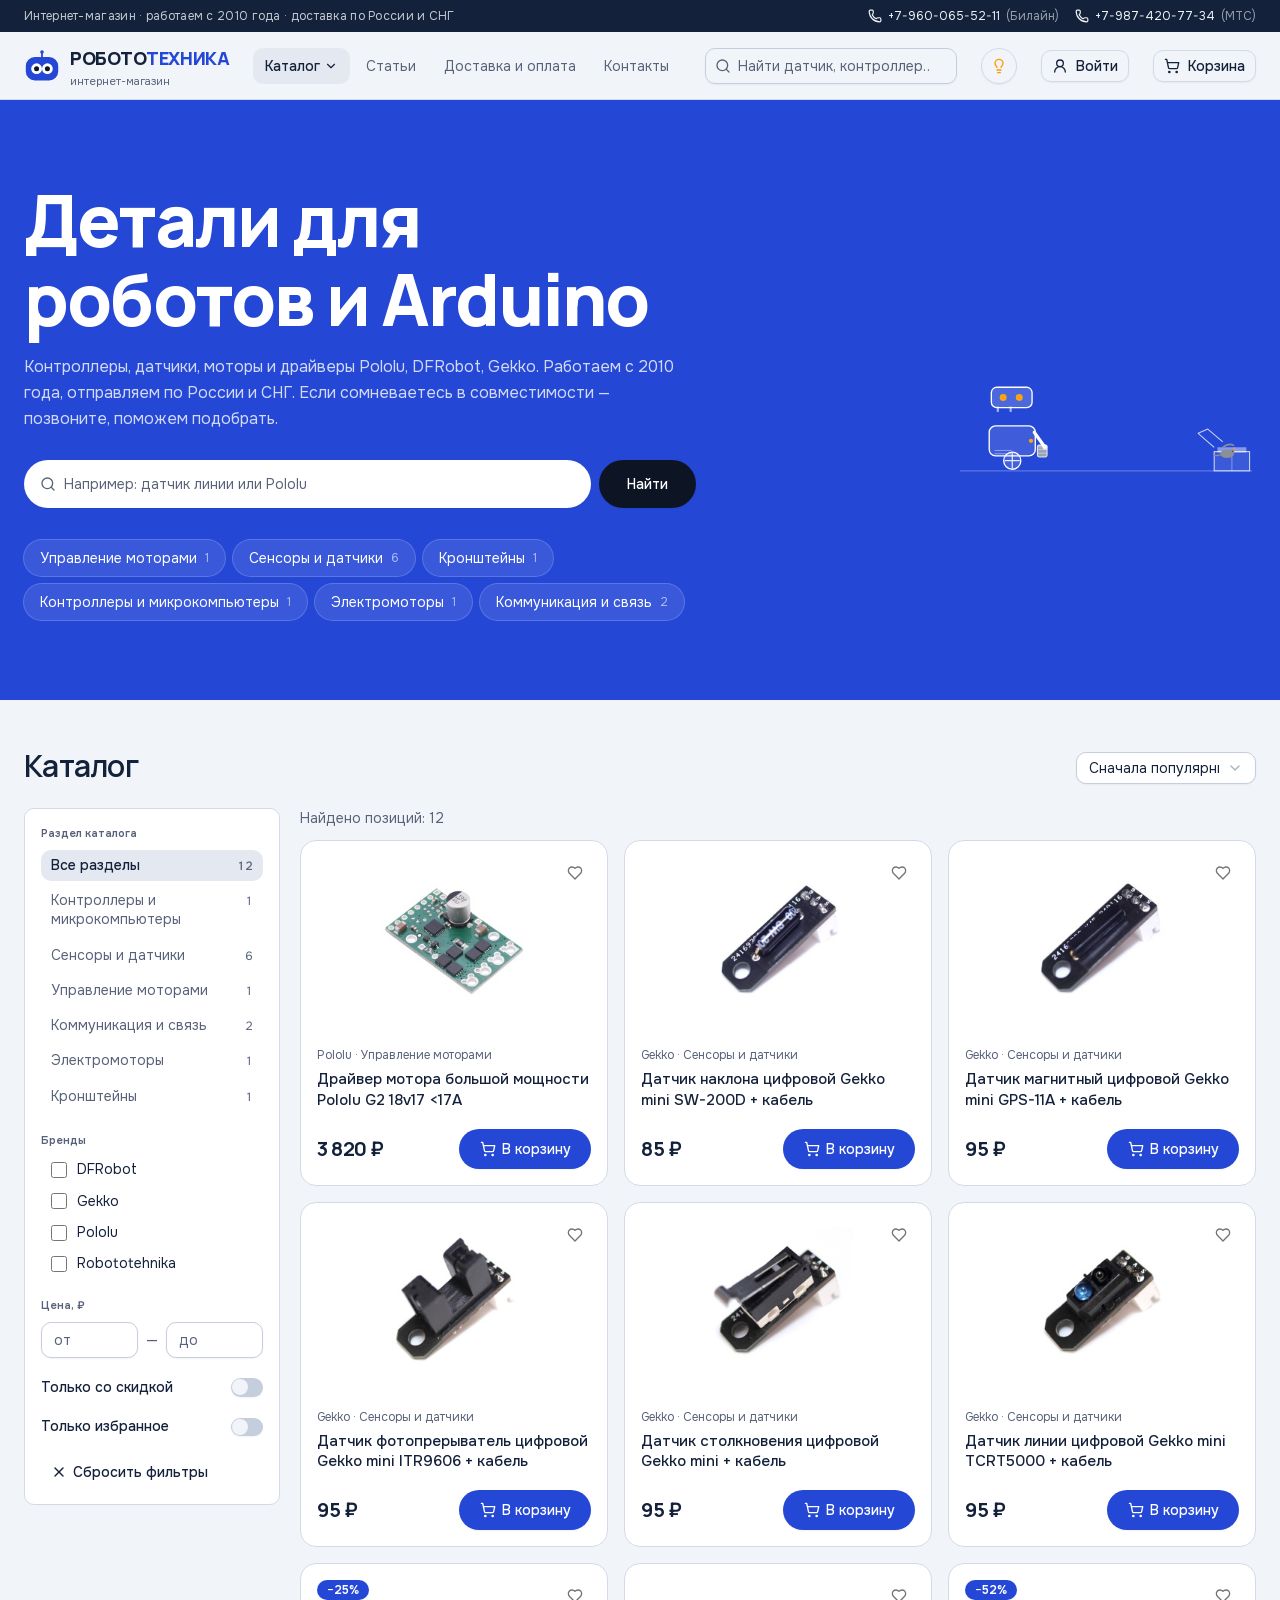
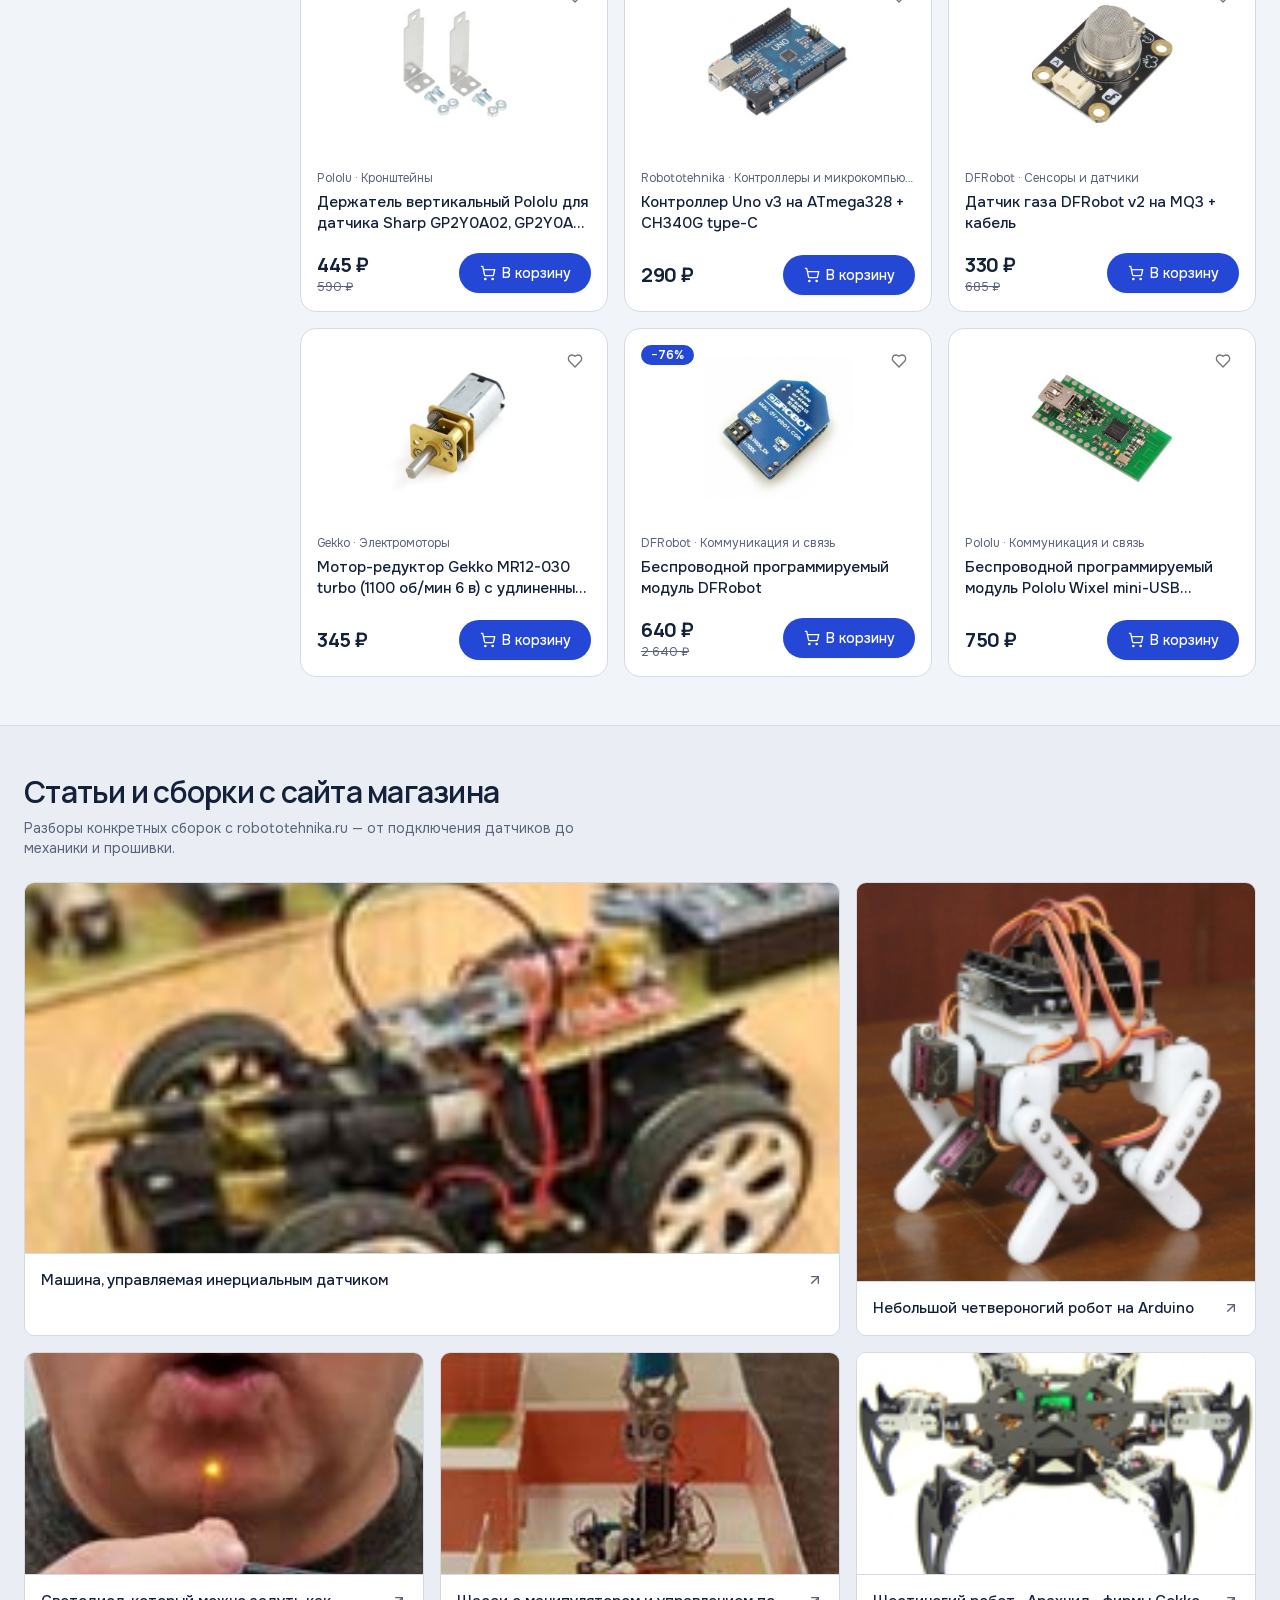
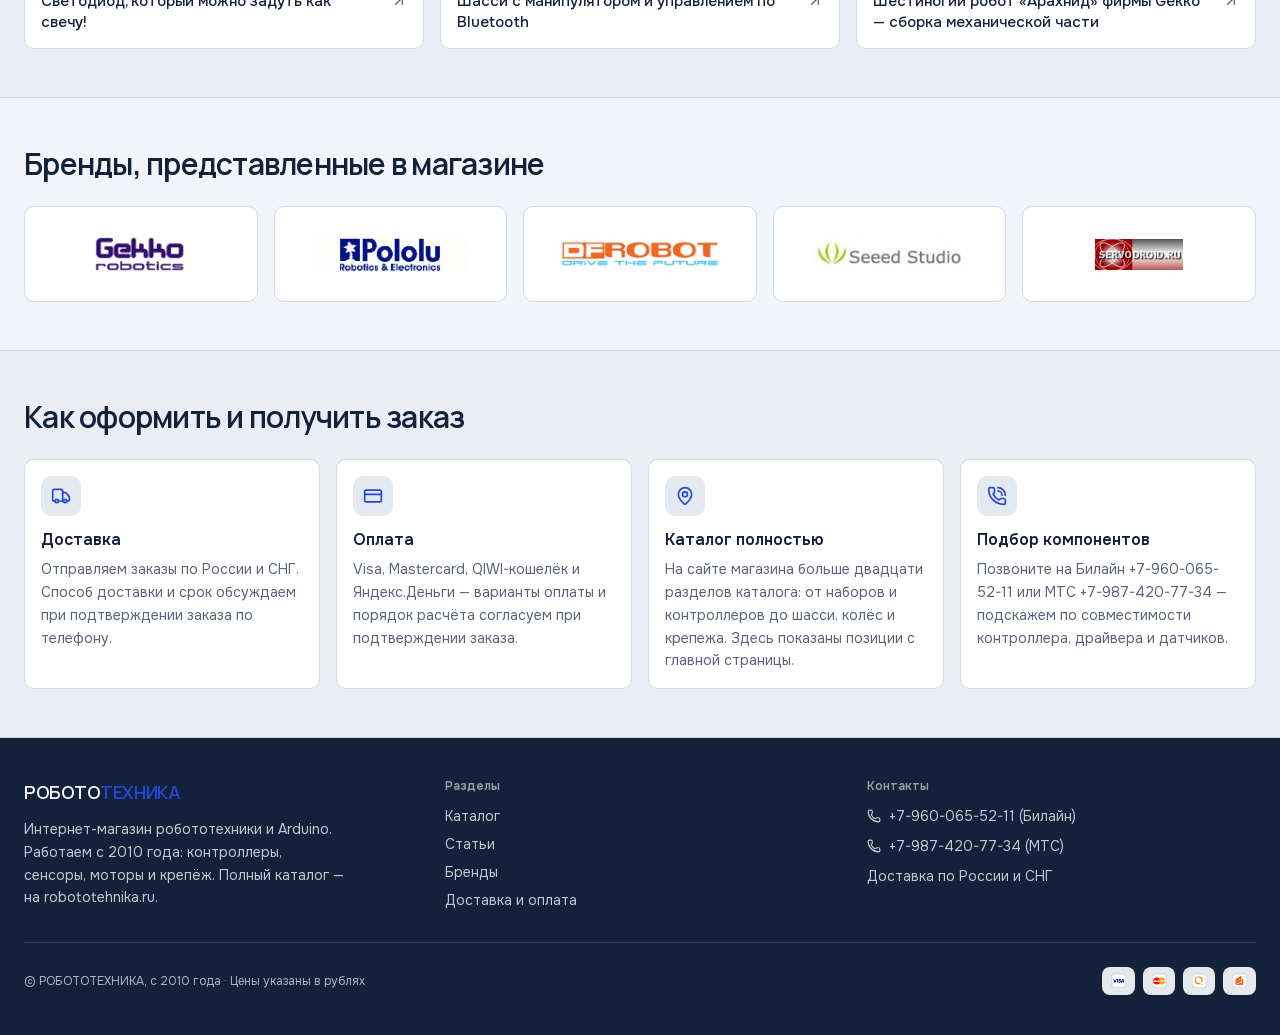
==== commit b156b107: "Replace site with Next.js export of РОБОТОТЕХНИКА store, rooted at repository root" ====
--- a/index.html
+++ b/index.html
@@ -1,502 +1 @@
-<!DOCTYPE html>
-<html lang="ru">
-<head>
-<meta charset="utf-8">
-<meta name="viewport" content="width=1200">
-<title>РОБОТОТЕХНИКА - интернет-магазин. Купить все для Роботов и Arduino.</title>
-<meta name="description" content="Интернет-магазин РОБОТОТЕХНИКА: всё для роботов и Arduino — контроллеры, датчики, моторы и приводы, драйверы, радиомодули, шасси и механика.">
-<link href="_files/css" rel="stylesheet" type="text/css">
-<link href="_files/styles.min.css" rel="stylesheet" type="text/css">
-<link href="_files/media.min.css" rel="stylesheet" type="text/css">
-<link href="_files/colors.css" rel="stylesheet" type="text/css">
-<link href="_files/template_styles.css" rel="stylesheet" type="text/css">
-<link href="_files/style.css" rel="stylesheet" type="text/css">
-<link href="_files/style(1).css" rel="stylesheet" type="text/css">
-<link href="_files/style(2).css" rel="stylesheet" type="text/css">
-<link href="_files/style(3).css" rel="stylesheet" type="text/css">
-<link href="_files/flexslider.css" rel="stylesheet" type="text/css">
-<link href="_files/ajax.css" rel="stylesheet" type="text/css">
-<link href="custom.css" rel="stylesheet" type="text/css">
-<script src="_files/jquery-1.12.4.min.js"></script>
-<script src="_files/jquery.easing.1.3.js"></script>
-<script src="_files/jquery.flexslider-min.js"></script>
-</head>
-<body>
-
-<div class="wrapper">
-
-        <!-- ==================== HEADER ==================== -->
-        <div id="header" class="header">
-                <div class="top_block">
-                        <div class="top_left">
-                                <ul class="top_menu">
-                                        <li><a href="#"><span>О магазине</span></a></li>
-                                        <li><a href="#"><span>Доставка и оплата</span></a></li>
-                                        <li><a href="#"><span>Гарантия и возврат</span></a></li>
-                                        <li><a href="#blog"><span>Блог</span></a></li>
-                                        <li><a href="#"><span>Контакты</span></a></li>
-                                </ul>
-                        </div>
-                        <div class="top_right">
-                                <div class="social_link"><a href="https://vk.com" rel="nofollow" target="_blank" rel="noopener"><img src="_files/vk.png" alt="Мы ВКонтакте" title="Мы ВКонтакте"></a></div>
-                                <div class="phone_feedback"><a class="feedback" href="#">Заказать звонок</a></div>
-                                <div class="auth_block">
-                                        <span class="auth_enter enter_link"><a href="#"><span>Вход</span></a></span>
-                                </div>
-                        </div>
-                        <div class="clear_both"></div>
-                </div>
-
-                <div class="logo_row">
-                        <div class="logo">
-                                <a href="index.html" title="РОБОТОТЕХНИКА — интернет-магазин"><img src="_files/robototehnika.png" alt="РОБОТОТЕХНИКА — интернет-магазин"></a>
-                                <div class="shop_description">Всё для роботов и Arduino</div>
-                        </div>
-                        <div class="search" action="#">
-                                <form action="#" method="get">
-                                        <input type="text" name="q" placeholder="Поиск по каталогу товаров" autocomplete="off">
-                                        <button type="submit" name="s" title="Найти"></button>
-                                </form>
-                        </div>
-                        <div class="basket_wrapp">
-                                <div class="basket">
-                                        <form action="#">
-                                                <div class="delay">
-                                                        <div class="icon"></div>
-                                                        <a href="#">Отложенные&nbsp;&nbsp;<span class="counter">0</span></a>
-                                                </div>
-                                                <div class="icon"></div>
-                                                <div class="counter">В корзине: <b>0</b> товаров<br>на сумму <b>0 руб.</b></div>
-                                                <a class="button" href="#"><span>В корзину</span></a>
-                                        </form>
-                                </div>
-                        </div>
-                        <div class="clear_both"></div>
-                </div>
-
-                <div class="menu_row">
-                        <ul class="menu">
-                                <li>
-                                        <a href="#">Каталог товаров</a>
-                                        <div class="child cat_menu">
-                                                <ul>
-                                                        <li class="menu_title"><a href="#">Все для Arduino</a></li>
-                                                        <li class="menu_item"><a href="#">Контроллеры и платы</a></li>
-                                                        <li class="menu_item"><a href="#">Шилды и модули</a></li>
-                                                        <li class="menu_item"><a href="#">Макетные платы</a></li>
-                                                        <li class="menu_item"><a href="#">Комплекты и наборы</a></li>
-                                                        <li class="see_more"><a href="#">Смотреть все</a></li>
-                                                </ul>
-                                                <ul>
-                                                        <li class="menu_title"><a href="#">Датчики</a></li>
-                                                        <li class="menu_item"><a href="#">Датчики Gekko mini</a></li>
-                                                        <li class="menu_item"><a href="#">Датчики DFRobot</a></li>
-                                                        <li class="menu_item"><a href="#">Датчики Sharp и Pololu</a></li>
-                                                        <li class="menu_item"><a href="#">Держатели датчиков</a></li>
-                                                        <li class="see_more"><a href="#">Смотреть все</a></li>
-                                                </ul>
-                                                <ul>
-                                                        <li class="menu_title"><a href="#">Моторы и приводы</a></li>
-                                                        <li class="menu_item"><a href="#">Мотор-редукторы</a></li>
-                                                        <li class="menu_item"><a href="#">Колёса и шасси</a></li>
-                                                        <li class="menu_item"><a href="#">Сервоприводы</a></li>
-                                                        <li class="menu_item"><a href="#">Кронштейны и крепёж</a></li>
-                                                        <li class="see_more"><a href="#">Смотреть все</a></li>
-                                                </ul>
-                                                <ul>
-                                                        <li class="menu_title"><a href="#">Электроника и питание</a></li>
-                                                        <li class="menu_item"><a href="#">Драйверы двигателей</a></li>
-                                                        <li class="menu_item"><a href="#">Стабилизаторы и питание</a></li>
-                                                        <li class="menu_item"><a href="#">Радиомодули и связь</a></li>
-                                                        <li class="menu_item"><a href="#">Пайка и инструменты</a></li>
-                                                        <li class="see_more"><a href="#">Смотреть все</a></li>
-                                                </ul>
-                                        </div>
-                                </li>
-                                <li><a href="#">Все для Arduino</a></li>
-                                <li><a href="#">Датчики</a></li>
-                                <li><a href="#">Моторы и приводы</a></li>
-                                <li><a href="#">Радиомодули и связь</a></li>
-                                <li><a href="#blog">Блог</a></li>
-                                <li><a href="#">Контакты</a></li>
-                        </ul>
-                        <div class="clear_both"></div>
-                </div>
-        </div>
-
-        <!-- ==================== CONTENT ==================== -->
-        <div class="content front">
-                <div class="wrapper_inner">
-
-                        <!-- slider -->
-                        <div class="top_banner">
-                                <div class="flexslider" id="main_slider">
-                                        <ul class="slides">
-                                                <li><a href="#" title="РОБОТОТЕХНИКА — интернет-магазин товаров для робототехники"><img src="_files/Баннер_1.jpg" alt="РОБОТОТЕХНИКА — интернет-магазин товаров для робототехники"></a></li>
-                                                <li><a href="#" title="Все для роботов: моторы, колёса, серво, кронштейны"><img src="_files/Баннер_2.jpg" alt="Все для роботов: моторы, колёса, серво, кронштейны"></a></li>
-                                                <li><a href="#" title="Все для Arduino: шилды, модули, датчики"><img src="_files/Баннер_3.jpg" alt="Все для Arduino: шилды, модули, датчики"></a></li>
-                                        </ul>
-                                </div>
-                        </div>
-
-                        <!-- catalog sections -->
-                        <h3>Каталог товаров</h3>
-                        <div class="catalog_section_list">
-                                <div class="section_item">
-                                        <div class="section_item_inner sect">
-                                                <div class="image"><a href="#"><img src="_files/kontroller-uno-v3-na-atmega328-ch340g-usb-robototehnika.jpeg" alt="Все для Arduino"></a></div>
-                                                <span class="name"><a href="#">Все для Arduino</a></span>
-                                                <ul>
-                                                        <li><a href="#">Контроллеры</a></li>
-                                                        <li><a href="#">Шилды</a></li>
-                                                        <li><a href="#">Модули</a></li>
-                                                        <li><a href="#">Наборы</a></li>
-                                                </ul>
-                                        </div>
-                                </div>
-                                <div class="section_item">
-                                        <div class="section_item_inner sect">
-                                                <div class="image"><a href="#"><img src="_files/datchik-linii-tsifrovoy-gekko-mini-tcrt5000-kabel-robototehnika.jpeg" alt="Датчики"></a></div>
-                                                <span class="name"><a href="#">Датчики</a></span>
-                                                <ul>
-                                                        <li><a href="#">Gekko mini</a></li>
-                                                        <li><a href="#">DFRobot</a></li>
-                                                        <li><a href="#">Держатели датчиков</a></li>
-                                                </ul>
-                                        </div>
-                                </div>
-                                <div class="section_item">
-                                        <div class="section_item_inner sect">
-                                                <div class="image"><a href="#"><img src="_files/motor-reduktor-gekko-mr12-030-turbo-1100-ob-min-6-v-s-udlinennym-valom-robototehnika.jpeg" alt="Моторы и приводы"></a></div>
-                                                <span class="name"><a href="#">Моторы и приводы</a></span>
-                                                <ul>
-                                                        <li><a href="#">Мотор-редукторы</a></li>
-                                                        <li><a href="#">Колёса</a></li>
-                                                        <li><a href="#">Сервоприводы</a></li>
-                                                        <li><a href="#">Кронштейны</a></li>
-                                                </ul>
-                                        </div>
-                                </div>
-                                <div class="section_item">
-                                        <div class="section_item_inner sect">
-                                                <div class="image"><a href="#"><img src="_files/drayver-motora-bolshoy-moshchnosti-pololu-g2-18v17-17a-robototehnika.jpeg" alt="Электроника и питание"></a></div>
-                                                <span class="name"><a href="#">Электроника и питание</a></span>
-                                                <ul>
-                                                        <li><a href="#">Драйверы двигателей</a></li>
-                                                        <li><a href="#">Питание</a></li>
-                                                        <li><a href="#">Инструменты</a></li>
-                                                </ul>
-                                        </div>
-                                </div>
-                                <div class="section_item">
-                                        <div class="section_item_inner sect">
-                                                <div class="image"><a href="#"><img src="_files/besprovodnoy-programmiruemyy-modul-pololu-wixel-usb-kontakty-ne-vpayany-robototehnika.jpeg" alt="Радиомодули и связь"></a></div>
-                                                <span class="name"><a href="#">Радиомодули и связь</a></span>
-                                                <ul>
-                                                        <li><a href="#">Модули Wixel</a></li>
-                                                        <li><a href="#">Bluetooth</a></li>
-                                                        <li><a href="#">Приёмопередатчики</a></li>
-                                                </ul>
-                                        </div>
-                                </div>
-                                <div class="section_item">
-                                        <div class="section_item_inner sect">
-                                                <div class="image"><a href="#"><img src="_files/derzhatel-vertikalnyy-pololu-dlya-datchika-sharp-gp2y0a02-gp2y0a21-gp2y0a41-para-robototehnika.jpeg" alt="Механика и крепёж"></a></div>
-                                                <span class="name"><a href="#">Механика и крепёж</a></span>
-                                                <ul>
-                                                        <li><a href="#">Шасси</a></li>
-                                                        <li><a href="#">Держатели</a></li>
-                                                        <li><a href="#">Крепёж</a></li>
-                                                </ul>
-                                        </div>
-                                </div>
-                        </div>
-
-                        <!-- popular products -->
-                        <div class="index-cat">
-                                <table>
-                                        <tbody>
-                                                <tr>
-                                                        <td class="left-block">
-                                                                <h3>Разделы</h3>
-                                                                <div class="left_menu">
-                                                                        <ul>
-                                                                                <li><a href="#">Новинки</a></li>
-                                                                                <li><a href="#">Лидеры продаж</a></li>
-                                                                                <li><a href="#">Со скидкой</a></li>
-                                                                                <li><a href="#">Все товары</a></li>
-                                                                        </ul>
-                                                                </div>
-                                                        </td>
-                                                        <td>
-                                                                <h3>Популярные товары</h3>
-                                                                <div class="items_list">
-
-                                                                        <div class="table_item">
-                                                                                <div class="table_item_inner">
-                                                                                        <div class="image"><a href="#"><img src="_files/kontroller-uno-v3-na-atmega328-ch340g-usb-robototehnika.jpeg" alt="Контроллер UNO v3"></a><div class="mark hit" title="Хит продаж"></div></div>
-                                                                                        <a class="desc_name" href="#">Контроллер UNO v3 на ATmega328 (CH340G, USB)</a>
-                                                                                        <div class="likes_icons"><a class="wish_item" href="#" title="Отложить"></a><a class="compare_item" href="#" title="Сравнить"></a></div>
-                                                                                        <div class="price_block">
-                                                                                                <div class="price"><span>750 <i>руб.</i></span></div>
-                                                                                        </div>
-                                                                                        <div class="button_block"><a class="button add_item" href="#"><span>В корзину</span></a></div>
-                                                                                        <div class="tooltip_item"><div class="tr">Классический контроллер Arduino UNO R3 на ATmega328 с USB-мостом CH340G. Входы/выходы: 14 цифровых, 6 аналоговых.</div></div>
-                                                                                </div>
-                                                                        </div>
-
-                                                                        <div class="table_item">
-                                                                                <div class="table_item_inner">
-                                                                                        <div class="image"><a href="#"><img src="_files/motor-reduktor-gekko-mr12-030-turbo-1100-ob-min-6-v-s-udlinennym-valom-robototehnika.jpeg" alt="Мотор-редуктор Gekko MR12-030 Turbo"></a><div class="mark new" title="Новинка"></div></div>
-                                                                                        <a class="desc_name" href="#">Мотор-редуктор Gekko MR12-030 Turbo 1100 об/мин, 6 В, с удлинённым валом</a>
-                                                                                        <div class="likes_icons"><a class="wish_item" href="#" title="Отложить"></a><a class="compare_item" href="#" title="Сравнить"></a></div>
-                                                                                        <div class="price_block">
-                                                                                                <div class="price"><span>1150 <i>руб.</i></span></div>
-                                                                                        </div>
-                                                                                        <div class="button_block"><a class="button add_item" href="#"><span>В корзину</span></a></div>
-                                                                                        <div class="tooltip_item"><div class="tr">Плоский мотор-редуктор для мобильных роботов. 1100 об/мин при 6 В, удлинённый вал под колёса Gekko.</div></div>
-                                                                                </div>
-                                                                        </div>
-
-                                                                        <div class="table_item">
-                                                                                <div class="table_item_inner">
-                                                                                        <div class="image"><a href="#"><img src="_files/drayver-motora-bolshoy-moshchnosti-pololu-g2-18v17-17a-robototehnika.jpeg" alt="Драйвер двигателя Pololu G2 18v17"></a></div>
-                                                                                        <a class="desc_name" href="#">Драйвер двигателя большой мощности Pololu G2 18v17 (17 А)</a>
-                                                                                        <div class="likes_icons"><a class="wish_item" href="#" title="Отложить"></a><a class="compare_item" href="#" title="Сравнить"></a></div>
-                                                                                        <div class="price_block">
-                                                                                                <div class="price"><span>2400 <i>руб.</i></span></div>
-                                                                                        </div>
-                                                                                        <div class="button_block"><a class="button add_item" href="#"><span>В корзину</span></a></div>
-                                                                                        <div class="tooltip_item"><div class="tr">Мощный драйвер двигателей Pololu G2 High-Power 18v17: до 17 А, питание 6–24 В, защита от перегрева.</div></div>
-                                                                                </div>
-                                                                        </div>
-
-                                                                        <div class="table_item">
-                                                                                <div class="table_item_inner">
-                                                                                        <div class="image"><a href="#"><img src="_files/datchik-gaza-dfrobot-v2-na-mq3-kabel-robototehnika.jpeg" alt="Датчик газа DFRobot v2"></a></div>
-                                                                                        <a class="desc_name" href="#">Датчик газа DFRobot v2 на MQ3 (кабель)</a>
-                                                                                        <div class="likes_icons"><a class="wish_item" href="#" title="Отложить"></a><a class="compare_item" href="#" title="Сравнить"></a></div>
-                                                                                        <div class="price_block">
-                                                                                                <div class="price"><span>1690 <i>руб.</i></span></div>
-                                                                                        </div>
-                                                                                        <div class="button_block"><a class="button add_item" href="#"><span>В корзину</span></a></div>
-                                                                                        <div class="tooltip_item"><div class="tr">Аналоговый датчик алкоголя/паров бензина MQ3 на плате DFRobot v2 с трёхпроводным кабелем.</div></div>
-                                                                                </div>
-                                                                        </div>
-
-                                                                        <div class="table_item">
-                                                                                <div class="table_item_inner">
-                                                                                        <div class="image"><a href="#"><img src="_files/datchik-fotopreryvatel-tsifrovoy-gekko-mini-itr9606-kabel-robototehnika.jpeg" alt="Датчик-фотопрерыватель Gekko mini"></a></div>
-                                                                                        <a class="desc_name" href="#">Датчик-фотопрерыватель цифровой Gekko mini ITR9606 (кабель)</a>
-                                                                                        <div class="likes_icons"><a class="wish_item" href="#" title="Отложить"></a><a class="compare_item" href="#" title="Сравнить"></a></div>
-                                                                                        <div class="price_block">
-                                                                                                <div class="price"><span>320 <i>руб.</i></span></div>
-                                                                                        </div>
-                                                                                        <div class="button_block"><a class="button add_item" href="#"><span>В корзину</span></a></div>
-                                                                                        <div class="tooltip_item"><div class="tr">Цифровой фотопрерыватель на оптроне ITR9606. Подсчёт оборотов, позиционирование, энкодеры.</div></div>
-                                                                                </div>
-                                                                        </div>
-
-                                                                        <div class="table_item">
-                                                                                <div class="table_item_inner">
-                                                                                        <div class="image"><a href="#"><img src="_files/datchik-stolknoveniya-tsifrovoy-gekko-mini-kabel-robototehnika.jpeg" alt="Датчик столкновения Gekko mini"></a></div>
-                                                                                        <a class="desc_name" href="#">Датчик столкновения цифровой Gekko mini (кабель)</a>
-                                                                                        <div class="likes_icons"><a class="wish_item" href="#" title="Отложить"></a><a class="compare_item" href="#" title="Сравнить"></a></div>
-                                                                                        <div class="price_block">
-                                                                                                <div class="price"><span>290 <i>руб.</i></span></div>
-                                                                                        </div>
-                                                                                        <div class="button_block"><a class="button add_item" href="#"><span>В корзину</span></a></div>
-                                                                                        <div class="tooltip_item"><div class="tr">Механический датчик столкновения (бампер) с цифровым выходом для мобильных роботов.</div></div>
-                                                                                </div>
-                                                                        </div>
-
-                                                                        <div class="table_item">
-                                                                                <div class="table_item_inner">
-                                                                                        <div class="image"><a href="#"><img src="_files/datchik-linii-tsifrovoy-gekko-mini-tcrt5000-kabel-robototehnika.jpeg" alt="Датчик линии Gekko mini"></a><div class="mark hit" title="Хит продаж"></div></div>
-                                                                                        <a class="desc_name" href="#">Датчик линии цифровой Gekko mini TCRT5000 (кабель)</a>
-                                                                                        <div class="likes_icons"><a class="wish_item" href="#" title="Отложить"></a><a class="compare_item" href="#" title="Сравнить"></a></div>
-                                                                                        <div class="price_block">
-                                                                                                <div class="price"><span>350 <i>руб.</i></span></div>
-                                                                                        </div>
-                                                                                        <div class="button_block"><a class="button add_item" href="#"><span>В корзину</span></a></div>
-                                                                                        <div class="tooltip_item"><div class="tr">Цифровой датчик линии на TCRT5000. ИК-отражение, регулировка порога подстроечным резистором.</div></div>
-                                                                                </div>
-                                                                        </div>
-
-                                                                        <div class="table_item">
-                                                                                <div class="table_item_inner">
-                                                                                        <div class="image"><a href="#"><img src="_files/datchik-magnitnyy-tsifrovoy-gekko-mini-gps-11a-kabel-robototehnika.jpeg" alt="Датчик магнитный Gekko mini"></a></div>
-                                                                                        <a class="desc_name" href="#">Датчик магнитный цифровой Gekko mini GPS-11A (кабель)</a>
-                                                                                        <div class="likes_icons"><a class="wish_item" href="#" title="Отложить"></a><a class="compare_item" href="#" title="Сравнить"></a></div>
-                                                                                        <div class="price_block">
-                                                                                                <div class="price"><span>310 <i>руб.</i></span></div>
-                                                                                        </div>
-                                                                                        <div class="button_block"><a class="button add_item" href="#"><span>В корзину</span></a></div>
-                                                                                        <div class="tooltip_item"><div class="tr">Герконовый датчик магнитного поля GPS-11A с цифровым выходом. Определение положения объектов.</div></div>
-                                                                                </div>
-                                                                        </div>
-
-                                                                        <div class="table_item">
-                                                                                <div class="table_item_inner">
-                                                                                        <div class="image"><a href="#"><img src="_files/datchik-naklona-tsifrovoy-gekko-mini-sw-200d-kabel-robototehnika.jpeg" alt="Датчик наклона Gekko mini"></a></div>
-                                                                                        <a class="desc_name" href="#">Датчик наклона цифровой Gekko mini SW-200D (кабель)</a>
-                                                                                        <div class="likes_icons"><a class="wish_item" href="#" title="Отложить"></a><a class="compare_item" href="#" title="Сравнить"></a></div>
-                                                                                        <div class="price_block">
-                                                                                                <div class="price"><span>280 <i>руб.</i></span></div>
-                                                                                        </div>
-                                                                                        <div class="button_block"><a class="button add_item" href="#"><span>В корзину</span></a></div>
-                                                                                        <div class="tooltip_item"><div class="tr">Шариковый датчик наклона SW-200D с цифровым выходом. Детектирование опрокидывания и ударов.</div></div>
-                                                                                </div>
-                                                                        </div>
-
-                                                                        <div class="table_item">
-                                                                                <div class="table_item_inner">
-                                                                                        <div class="image"><a href="#"><img src="_files/derzhatel-vertikalnyy-pololu-dlya-datchika-sharp-gp2y0a02-gp2y0a21-gp2y0a41-para-robototehnika.jpeg" alt="Держатель Pololu для датчиков Sharp"></a></div>
-                                                                                        <a class="desc_name" href="#">Держатель вертикальный Pololu для датчика Sharp GP2Y0A02/21/41, пара</a>
-                                                                                        <div class="likes_icons"><a class="wish_item" href="#" title="Отложить"></a><a class="compare_item" href="#" title="Сравнить"></a></div>
-                                                                                        <div class="price_block">
-                                                                                                <div class="price"><span>390 <i>руб.</i></span></div>
-                                                                                        </div>
-                                                                                        <div class="button_block"><a class="button add_item" href="#"><span>В корзину</span></a></div>
-                                                                                        <div class="tooltip_item"><div class="tr">Пара пластиковых держателей для вертикального крепления ИК-дальномеров Sharp GP2Y0Axx.</div></div>
-                                                                                </div>
-                                                                        </div>
-
-                                                                        <div class="table_item">
-                                                                                <div class="table_item_inner">
-                                                                                        <div class="image"><a href="#"><img src="_files/besprovodnoy-programmiruemyy-modul-dfrobot-robototehnika.jpeg" alt="Беспроводной программируемый модуль DFRobot"></a></div>
-                                                                                        <a class="desc_name" href="#">Беспроводной программируемый модуль DFRobot</a>
-                                                                                        <div class="likes_icons"><a class="wish_item" href="#" title="Отложить"></a><a class="compare_item" href="#" title="Сравнить"></a></div>
-                                                                                        <div class="price_block">
-                                                                                                <div class="price"><span>1890 <i>руб.</i></span></div>
-                                                                                        </div>
-                                                                                        <div class="button_block"><a class="button add_item" href="#"><span>В корзину</span></a></div>
-                                                                                        <div class="tooltip_item"><div class="tr">Программируемый беспроводной модуль DFRobot для связи между роботами и с компьютером.</div></div>
-                                                                                </div>
-                                                                        </div>
-
-                                                                        <div class="table_item">
-                                                                                <div class="table_item_inner">
-                                                                                        <div class="image"><a href="#"><img src="_files/besprovodnoy-programmiruemyy-modul-pololu-wixel-usb-kontakty-ne-vpayany-robototehnika.jpeg" alt="Модуль Pololu Wixel"></a><div class="mark new" title="Новинка"></div></div>
-                                                                                        <a class="desc_name" href="#">Беспроводной программируемый модуль Pololu Wixel (USB, контакты не впаяны)</a>
-                                                                                        <div class="likes_icons"><a class="wish_item" href="#" title="Отложить"></a><a class="compare_item" href="#" title="Сравнить"></a></div>
-                                                                                        <div class="price_block">
-                                                                                                <div class="price"><span>2050 <i>руб.</i></span></div>
-                                                                                        </div>
-                                                                                        <div class="button_block"><a class="button add_item" href="#"><span>В корзину</span></a></div>
-                                                                                        <div class="tooltip_item"><div class="tr">Радиомодуль Pololu Wixel на CC2511: 2,4 ГГц, USB, программируется на C. Контакты не впаяны.</div></div>
-                                                                                </div>
-                                                                        </div>
-
-                                                                </div>
-                                                        </td>
-                                                        <td class="right-block">
-                                                                <div class="left_banner"><a href="#"><img src="_files/Reklama_1.jpg" alt="Pololu Zumo" title="Pololu Zumo"></a></div>
-                                                                <div class="left_banner"><a href="#"><img src="_files/Reklama_2.jpg" alt="Gekko robotics" title="Gekko robotics"></a></div>
-                                                        </td>
-                                                </tr>
-                                        </tbody>
-                                </table>
-                        </div>
-
-                        <!-- articles + news -->
-                        <div class="front-content">
-                                <div class="front-articles">
-                                        <h3>Статьи</h3>
-                                        <div class="news front-blog">
-                                                <div class="item">
-                                                        <div class="thumb_news"><a href="#"><img src="_files/шестиногий робот oарахнидz фирмы gekko - сборка механической части.jpg" alt="Шестиногий робот-паук фирмы Gekko"></a></div>
-                                                        <a class="item_link" href="#">Шестиногий робот-паук фирмы Gekko: сборка механической части</a>
-                                                        <div class="preview_text">Пошаговый разбор сборки корпуса и ног гексапода на сервоприводах: рама, кронштейны и порядок монтажа.</div>
-                                                </div>
-                                                <div class="item">
-                                                        <div class="thumb_news"><a href="#"><img src="_files/небольшой четвероногий робот на arduino.jpg" alt="Небольшой четвероногий робот на Arduino"></a></div>
-                                                        <a class="item_link" href="#">Небольшой четвероногий робот на Arduino</a>
-                                                        <div class="preview_text">Как из 12 сервоприводов, Arduino и подручных материалов собрать шагающего квадрупеда.</div>
-                                                </div>
-                                                <div class="item">
-                                                        <div class="thumb_news"><a href="#"><img src="_files/машина, управляемая инерциальным датчиком.jpg" alt="Машина с инерциальным датчиком"></a></div>
-                                                        <a class="item_link" href="#">Машина, управляемая инерциальным датчиком</a>
-                                                        <div class="preview_text">Используем IMU-датчик для стабилизации и управления моделью машины: гироскоп и акселерометр в деле.</div>
-                                                </div>
-                                        </div>
-                                </div>
-                                <div class="front-news">
-                                        <h3>Обзоры и новости</h3>
-                                        <div class="news front-blog">
-                                                <div class="item">
-                                                        <div class="thumb_news"><a href="#"><img src="_files/шасси с манипулятором и управлением по bluetooth.jpg" alt="Шасси с манипулятором"></a></div>
-                                                        <a class="item_link" href="#">Шасси с манипулятором и управлением по Bluetooth</a>
-                                                        <div class="preview_text">Мобильная платформа с роботической рукой: схема, подключение Bluetooth-модуля и приложение для управления.</div>
-                                                </div>
-                                                <div class="item">
-                                                        <div class="thumb_news"><a href="#"><img src="_files/светодиод, который можно задуть как свечу!.jpg" alt="Светодиод-свеча"></a></div>
-                                                        <a class="item_link" href="#">Светодиод, который можно задуть как свечу!</a>
-                                                        <div class="preview_text">Небольшой проект на Arduino: светодиод-свеча с датчиком воздушного потока — задуваем и зажигаем заново.</div>
-                                                </div>
-                                        </div>
-                                </div>
-                                <div class="clear_both"></div>
-                        </div>
-
-                        <!-- brands -->
-                        <h3>Бренды</h3>
-                        <div class="brands_list">
-                                <ul>
-                                        <li><a href="#" title="Gekko"><img src="_files/Gekko.jpg" alt="Gekko"></a></li>
-                                        <li><a href="#" title="DFRobot"><img src="_files/DFRobot.jpg" alt="DFRobot"></a></li>
-                                        <li><a href="#" title="SeeedStudio"><img src="_files/SeeedStudio.jpg" alt="SeeedStudio"></a></li>
-                                        <li><a href="#" title="Pololu"><img src="_files/Pololu.jpg" alt="Pololu"></a></li>
-                                </ul>
-                        </div>
-
-                </div>
-        </div>
-</div>
-
-<!-- ==================== FOOTER ==================== -->
-<div class="footer_wr">
-        <div class="footer_inner">
-                <div class="left_col">
-                        <ul>
-                                <li><a href="#">Каталог</a></li>
-                                <li><a href="#">Доставка и оплата</a></li>
-                                <li><a href="#">О магазине</a></li>
-                                <li><a href="#blog">Статьи и обзоры</a></li>
-                                <li><a href="#">Контакты</a></li>
-                                <li class="friend_badges">
-                                        <a href="https://roboforum.ru" target="_blank" rel="noopener nofollow"><img src="_files/roboforum.gif" alt="Roboforum" title="Roboforum"></a>
-                                        <a href="#"><img src="_files/servodroid.jpg" alt="Servodroid" title="Servodroid"></a>
-                                </li>
-                        </ul>
-                </div>
-                <div class="copy">© 2010&ndash;2026 Интернет-магазин «РОБОТОТЕХНИКА».<br>Работает на <a href="https://www.1c-bitrix.ru" target="_blank" rel="noopener nofollow">«1С-Битрикс: Управление сайтом»</a> <img src="_files/Bitrix.png" alt="1С-Битрикс" class="bitrix_badge"></div>
-                <div class="right_col">
-                        <div class="phone_feedback"><a class="feedback" href="#">Заказать звонок</a></div>
-                        <div class="social_link"><a href="https://vk.com" target="_blank" rel="noopener nofollow"><img src="_files/vk.png" alt="Мы ВКонтакте" title="Мы ВКонтакте"></a></div>
-                        <div class="payment">
-                                <img src="_files/visa.png" alt="Visa" title="Visa">
-                                <img src="_files/mastercard.png" alt="Mastercard" title="Mastercard">
-                                <img src="_files/yandex.png" alt="Яндекс.Деньги" title="Яндекс.Деньги">
-                                <img src="_files/qiwi.png" alt="QIWI Кошелёк" title="QIWI Кошелёк">
-                        </div>
-                </div>
-        </div>
-</div>
-
-<script>
-$(function(){
-        $('#main_slider').flexslider({
-                animation: "fade",
-                controlNav: true,
-                directionNav: false,
-                animationSpeed: 600,
-                slideshowSpeed: 7000,
-                randomize: false,
-                useCSS: false,
-                after: function(slider){ slider.removeClass('loading'); }
-        });
-});
-</script>
-</body>
-</html>
+<!DOCTYPE html><!--2vglaFkp2YMM5clve6cJX--><html lang="ru"><head><meta charSet="utf-8"/><meta name="viewport" content="width=device-width, initial-scale=1"/><link rel="preload" href="/_next/static/media/16d91c780434f2ce-s.p.b7df561f.woff2" as="font" crossorigin="" type="font/woff2"/><link rel="preload" href="/_next/static/media/8800dfc60902df36-s.p.d48c4d68.woff2" as="font" crossorigin="" type="font/woff2"/><link rel="preload" href="/_next/static/media/a343f882a40d2cc9-s.p.07ce798a.woff2" as="font" crossorigin="" type="font/woff2"/><link rel="preload" href="/_next/static/media/d3fe2f289711ac3f-s.p.5cf2134c.woff2" as="font" crossorigin="" type="font/woff2"/><link rel="stylesheet" href="/_next/static/chunks/e8a893764239f556.css" data-precedence="next"/><link rel="stylesheet" href="/_next/static/chunks/26e98308f44bbf3a.css" data-precedence="next"/><link rel="preload" as="script" fetchPriority="low" href="/_next/static/chunks/58c60a5fa6b544da.js"/><script src="/_next/static/chunks/771dedee3f5e1621.js" async=""></script><script src="/_next/static/chunks/189cd788e9dd6040.js" async=""></script><script src="/_next/static/chunks/turbopack-08d0e69f31b37900.js" async=""></script><script src="/_next/static/chunks/2f236954d6a65e12.js" async=""></script><script src="/_next/static/chunks/8f161a78fdf321c0.js" async=""></script><script src="/_next/static/chunks/4f01075fb0fc5509.js" async=""></script><meta name="next-size-adjust" content=""/><title>РОБОТОТЕХНИКА — интернет-магазин: всё для роботов и Arduino</title><meta name="description" content="Комплектующие для робототехники: контроллеры, сенсоры и датчики, моторы и драйверы, крепёж. Контроллеры Arduino, Gekko, Pololu, DFRobot. Работаем с 2010 года, доставка по России и СНГ."/><meta name="keywords" content="робототехника,Arduino,купить,датчики,Pololu,DFRobot,Gekko,интернет-магазин"/><link rel="icon" href="/favicon.svg"/><script src="/_next/static/chunks/a6dad97d9634a72d.js" noModule=""></script></head><body class="manrope_27cf40ec-module__vJe1_a__variable onest_1a151e01-module__g8QyoW__variable relative antialiased bg-background text-foreground font-sans"><div hidden=""><!--$--><!--/$--></div><script>(function(){try{if(localStorage.getItem("rt-theme")==="dark"){document.documentElement.classList.add("dark")}}catch(e){}})()</script><div class="flex min-h-screen flex-col"><header class="sticky top-0 z-40 w-full"><div class="bg-foreground text-background"><div class="mx-auto flex max-w-7xl flex-wrap items-center justify-between gap-x-6 gap-y-1 px-4 py-2 text-xs sm:px-6"><p class="tracking-wide opacity-80"><span class="sm:hidden">С 2010 года · доставка РФ и СНГ</span><span class="hidden sm:inline">Интернет-магазин · работаем с 2010 года · доставка по России и СНГ</span></p><div class="flex items-center gap-4"><a href="tel:+79600655211" class="inline-flex items-center gap-1.5 hover:text-action"><svg xmlns="http://www.w3.org/2000/svg" width="24" height="24" viewBox="0 0 24 24" fill="none" stroke="currentColor" stroke-width="2" stroke-linecap="round" stroke-linejoin="round" class="lucide lucide-phone size-3.5" aria-hidden="true"><path d="M13.832 16.568a1 1 0 0 0 1.213-.303l.355-.465A2 2 0 0 1 17 15h3a2 2 0 0 1 2 2v3a2 2 0 0 1-2 2A18 18 0 0 1 2 4a2 2 0 0 1 2-2h3a2 2 0 0 1 2 2v3a2 2 0 0 1-.8 1.6l-.468.351a1 1 0 0 0-.292 1.233 14 14 0 0 0 6.392 6.384"></path></svg>+7-960-065-52-11 <span class="opacity-60">(Билайн)</span></a><a href="tel:+79874207734" class="hidden items-center gap-1.5 sm:inline-flex hover:text-action"><svg xmlns="http://www.w3.org/2000/svg" width="24" height="24" viewBox="0 0 24 24" fill="none" stroke="currentColor" stroke-width="2" stroke-linecap="round" stroke-linejoin="round" class="lucide lucide-phone size-3.5" aria-hidden="true"><path d="M13.832 16.568a1 1 0 0 0 1.213-.303l.355-.465A2 2 0 0 1 17 15h3a2 2 0 0 1 2 2v3a2 2 0 0 1-2 2A18 18 0 0 1 2 4a2 2 0 0 1 2-2h3a2 2 0 0 1 2 2v3a2 2 0 0 1-.8 1.6l-.468.351a1 1 0 0 0-.292 1.233 14 14 0 0 0 6.392 6.384"></path></svg>+7-987-420-77-34 <span class="opacity-60">(МТС)</span></a></div></div></div><div class="border-b bg-background/95 backdrop-blur supports-[backdrop-filter]:bg-background/85"><div class="mx-auto flex max-w-7xl items-center gap-4 px-4 py-3 sm:gap-6 sm:px-6"><a href="#top" class="flex shrink-0 items-center gap-2.5 leading-none"><svg viewBox="0 0 40 36" class="size-9" role="img" aria-label="Робот"><line x1="20" y1="8" x2="20" y2="3" stroke="var(--action)" stroke-width="2" stroke-linecap="round"></line><circle cx="20" cy="2.5" r="2" fill="var(--action)"></circle><rect x="2" y="8" width="36" height="26" rx="10" fill="var(--action)"></rect><g class="rt-blink"><circle cx="14" cy="21" r="6" fill="#fff"></circle><circle data-pupil="true" cx="14" cy="21" r="2.8" fill="#0d1524" style="transition:transform 80ms linear"></circle></g><g class="rt-blink"><circle cx="26" cy="21" r="6" fill="#fff"></circle><circle data-pupil="true" cx="26" cy="21" r="2.8" fill="#0d1524" style="transition:transform 80ms linear"></circle></g></svg><span><span class="font-display text-base font-extrabold sm:text-lg">РОБОТО<span class="text-action">ТЕХНИКА</span></span><span class="mt-1 block text-[11px] text-muted-foreground">интернет-магазин</span></span></a><nav aria-label="Основная навигация" class="hidden items-center gap-1 lg:flex"><button class="flex items-center gap-1 rounded-md bg-secondary px-3 py-2 text-sm font-medium transition-colors hover:bg-secondary/80" type="button" id="rt-catalog-trigger" aria-haspopup="menu" aria-expanded="false" data-state="closed" data-slot="dropdown-menu-trigger">Каталог<svg xmlns="http://www.w3.org/2000/svg" width="24" height="24" viewBox="0 0 24 24" fill="none" stroke="currentColor" stroke-width="2" stroke-linecap="round" stroke-linejoin="round" class="lucide lucide-chevron-down size-3.5" aria-hidden="true"><path d="m6 9 6 6 6-6"></path></svg></button><a href="#articles" class="whitespace-nowrap rounded-md px-3 py-2 text-sm text-muted-foreground transition-colors hover:bg-secondary hover:text-foreground">Статьи</a><a href="#delivery" class="whitespace-nowrap rounded-md px-3 py-2 text-sm text-muted-foreground transition-colors hover:bg-secondary hover:text-foreground">Доставка и оплата</a><a href="#contacts" class="whitespace-nowrap rounded-md px-3 py-2 text-sm text-muted-foreground transition-colors hover:bg-secondary hover:text-foreground">Контакты</a></nav><div class="ml-auto hidden w-56 items-center md:flex xl:w-72"><div class="relative w-full"><svg xmlns="http://www.w3.org/2000/svg" width="24" height="24" viewBox="0 0 24 24" fill="none" stroke="currentColor" stroke-width="2" stroke-linecap="round" stroke-linejoin="round" class="lucide lucide-search pointer-events-none absolute top-1/2 left-2.5 size-4 -translate-y-1/2 text-muted-foreground" aria-hidden="true"><path d="m21 21-4.34-4.34"></path><circle cx="11" cy="11" r="8"></circle></svg><input type="search" data-slot="input" class="file:text-foreground placeholder:text-muted-foreground selection:bg-primary selection:text-primary-foreground dark:bg-input/30 border-input flex w-full min-w-0 rounded-md border bg-transparent px-3 py-1 text-base shadow-xs transition-[color,box-shadow] outline-none file:inline-flex file:h-7 file:border-0 file:bg-transparent file:text-sm file:font-medium disabled:pointer-events-none disabled:cursor-not-allowed disabled:opacity-50 md:text-sm focus-visible:border-ring focus-visible:ring-ring/50 focus-visible:ring-[3px] aria-invalid:ring-destructive/20 dark:aria-invalid:ring-destructive/40 aria-invalid:border-destructive h-9 pl-8" placeholder="Найти датчик, контроллер…" aria-label="Поиск по каталогу" value=""/></div></div><button data-slot="button" class="inline-flex items-center justify-center gap-2 whitespace-nowrap text-sm font-medium transition-all disabled:pointer-events-none disabled:opacity-50 [&amp;_svg]:pointer-events-none [&amp;_svg:not([class*=&#x27;size-&#x27;])]:size-4 shrink-0 [&amp;_svg]:shrink-0 outline-none focus-visible:border-ring focus-visible:ring-ring/50 focus-visible:ring-[3px] aria-invalid:ring-destructive/20 dark:aria-invalid:ring-destructive/40 aria-invalid:border-destructive border bg-background shadow-xs hover:bg-accent hover:text-accent-foreground dark:bg-input/30 dark:border-input dark:hover:bg-input/50 size-9 rounded-full" aria-label="Выключить свет (тёмная тема)" title="Выключить свет"><svg xmlns="http://www.w3.org/2000/svg" width="24" height="24" viewBox="0 0 24 24" fill="none" stroke="currentColor" stroke-width="2" stroke-linecap="round" stroke-linejoin="round" class="lucide lucide-lightbulb size-4 text-amber-500" aria-hidden="true"><path d="M15 14c.2-1 .7-1.7 1.5-2.5 1-.9 1.5-2.2 1.5-3.5A6 6 0 0 0 6 8c0 1 .2 2.2 1.5 3.5.7.7 1.3 1.5 1.5 2.5"></path><path d="M9 18h6"></path><path d="M10 22h4"></path></svg></button><button data-slot="button" class="inline-flex items-center justify-center whitespace-nowrap text-sm font-medium transition-all disabled:pointer-events-none disabled:opacity-50 [&amp;_svg]:pointer-events-none [&amp;_svg:not([class*=&#x27;size-&#x27;])]:size-4 shrink-0 [&amp;_svg]:shrink-0 outline-none focus-visible:border-ring focus-visible:ring-ring/50 focus-visible:ring-[3px] aria-invalid:ring-destructive/20 dark:aria-invalid:ring-destructive/40 aria-invalid:border-destructive border bg-background shadow-xs hover:bg-accent hover:text-accent-foreground dark:bg-input/30 dark:border-input dark:hover:bg-input/50 h-8 rounded-md px-3 has-[&gt;svg]:px-2.5 relative ml-auto gap-2 md:ml-0" aria-label="Вход в личный кабинет"><svg xmlns="http://www.w3.org/2000/svg" width="24" height="24" viewBox="0 0 24 24" fill="none" stroke="currentColor" stroke-width="2" stroke-linecap="round" stroke-linejoin="round" class="lucide lucide-user-round size-4" aria-hidden="true"><circle cx="12" cy="8" r="5"></circle><path d="M20 21a8 8 0 0 0-16 0"></path></svg><span class="hidden sm:inline">Войти</span></button><button data-slot="button" class="inline-flex items-center justify-center whitespace-nowrap text-sm font-medium transition-all disabled:pointer-events-none disabled:opacity-50 [&amp;_svg]:pointer-events-none [&amp;_svg:not([class*=&#x27;size-&#x27;])]:size-4 shrink-0 [&amp;_svg]:shrink-0 outline-none focus-visible:border-ring focus-visible:ring-ring/50 focus-visible:ring-[3px] aria-invalid:ring-destructive/20 dark:aria-invalid:ring-destructive/40 aria-invalid:border-destructive border bg-background shadow-xs hover:bg-accent hover:text-accent-foreground dark:bg-input/30 dark:border-input dark:hover:bg-input/50 h-8 rounded-md px-3 has-[&gt;svg]:px-2.5 relative gap-2" aria-label="Корзина, товаров: 0"><svg xmlns="http://www.w3.org/2000/svg" width="24" height="24" viewBox="0 0 24 24" fill="none" stroke="currentColor" stroke-width="2" stroke-linecap="round" stroke-linejoin="round" class="lucide lucide-shopping-cart size-4" aria-hidden="true"><circle cx="8" cy="21" r="1"></circle><circle cx="19" cy="21" r="1"></circle><path d="M2.05 2.05h2l2.66 12.42a2 2 0 0 0 2 1.58h9.78a2 2 0 0 0 1.95-1.57l1.65-7.43H5.12"></path></svg><span class="hidden sm:inline">Корзина</span></button></div></div></header><main class="flex-1"><section id="top" class="relative overflow-hidden bg-[var(--hero)] text-white"><div class="relative mx-auto max-w-7xl px-4 py-12 sm:px-6 sm:py-20"><div class="grid gap-6 lg:grid-cols-[minmax(0,1fr)_auto] lg:items-center"><div class="flex min-w-0 flex-col"><h1 data-hero="true" class="font-display text-[30px] leading-[1.1] font-extrabold text-balance sm:text-6xl lg:text-[72px]">Детали для роботов и Arduino</h1><p data-hero="true" class="mt-3 max-w-2xl text-[15px] leading-relaxed text-white/80 sm:mt-4 sm:text-base">Контроллеры, датчики, моторы и драйверы Pololu, DFRobot, Gekko. Работаем с 2010 года, отправляем по России и СНГ.<!-- --> <span class="hidden sm:inline">Если сомневаетесь в совместимости — позвоните, поможем подобрать.</span></p><div data-hero="true" class="mt-5 flex max-w-2xl gap-2 sm:mt-7"><div class="relative w-full"><svg xmlns="http://www.w3.org/2000/svg" width="24" height="24" viewBox="0 0 24 24" fill="none" stroke="currentColor" stroke-width="2" stroke-linecap="round" stroke-linejoin="round" class="lucide lucide-search pointer-events-none absolute top-1/2 left-4 size-4 -translate-y-1/2 text-[#586279]" aria-hidden="true"><path d="m21 21-4.34-4.34"></path><circle cx="11" cy="11" r="8"></circle></svg><input type="search" data-slot="input" class="file:text-foreground selection:bg-primary selection:text-primary-foreground border-input flex w-full min-w-0 px-3 py-1 text-base shadow-xs transition-[color,box-shadow] outline-none file:inline-flex file:h-7 file:border-0 file:bg-transparent file:text-sm file:font-medium disabled:pointer-events-none disabled:cursor-not-allowed disabled:opacity-50 md:text-sm focus-visible:border-ring focus-visible:ring-ring/50 focus-visible:ring-[3px] aria-invalid:ring-destructive/20 dark:aria-invalid:ring-destructive/40 aria-invalid:border-destructive h-12 rounded-full border-0 bg-white pl-10 text-[#14213a] placeholder:text-[#586279] dark:bg-white" placeholder="Например: датчик линии или Pololu" aria-label="Поиск по каталогу"/></div><button data-slot="button" class="inline-flex items-center justify-center gap-2 whitespace-nowrap text-sm font-medium transition-all disabled:pointer-events-none disabled:opacity-50 [&amp;_svg]:pointer-events-none [&amp;_svg:not([class*=&#x27;size-&#x27;])]:size-4 shrink-0 [&amp;_svg]:shrink-0 outline-none focus-visible:border-ring focus-visible:ring-ring/50 focus-visible:ring-[3px] aria-invalid:ring-destructive/20 dark:aria-invalid:ring-destructive/40 aria-invalid:border-destructive shadow-xs has-[&gt;svg]:px-4 h-12 rounded-full bg-[#0d1524] px-7 text-white hover:bg-[#0d1524]/85">Найти</button></div><div data-hero="true" class="mt-6 flex max-w-2xl flex-wrap gap-2 sm:mt-8"><button class="flex items-center gap-2 rounded-full bg-white/10 px-4 py-2 text-sm text-white ring-1 ring-white/25 transition hover:bg-white hover:text-[#2447d6]">Управление моторами<span class="text-xs opacity-60">1</span></button><button class="flex items-center gap-2 rounded-full bg-white/10 px-4 py-2 text-sm text-white ring-1 ring-white/25 transition hover:bg-white hover:text-[#2447d6]">Сенсоры и датчики<span class="text-xs opacity-60">6</span></button><button class="flex items-center gap-2 rounded-full bg-white/10 px-4 py-2 text-sm text-white ring-1 ring-white/25 transition hover:bg-white hover:text-[#2447d6]">Кронштейны<span class="text-xs opacity-60">1</span></button><button class="flex items-center gap-2 rounded-full bg-white/10 px-4 py-2 text-sm text-white ring-1 ring-white/25 transition hover:bg-white hover:text-[#2447d6]">Контроллеры и микрокомпьютеры<span class="text-xs opacity-60">1</span></button><button class="flex items-center gap-2 rounded-full bg-white/10 px-4 py-2 text-sm text-white ring-1 ring-white/25 transition hover:bg-white hover:text-[#2447d6]">Электромоторы<span class="text-xs opacity-60">1</span></button><button class="flex items-center gap-2 rounded-full bg-white/10 px-4 py-2 text-sm text-white ring-1 ring-white/25 transition hover:bg-white hover:text-[#2447d6]">Коммуникация и связь<span class="text-xs opacity-60">2</span></button></div></div><div data-hero="true" class="justify-self-center"><svg viewBox="0 0 560 400" role="img" aria-label="Робот-уборщик возит жестянку в ящик, а мышь возвращает её обратно" class="h-auto w-full max-w-[560px]"><line x1="8" y1="332" x2="552" y2="332" stroke="currentColor" stroke-opacity="0.25" stroke-width="2" stroke-linecap="round"></line><g stroke="currentColor" stroke-opacity="0.75" stroke-width="2"><path d="M482 288 L452 262 L470 254 L498 278" fill="none" stroke-linejoin="round"></path><rect x="488" y="288" width="54" height="10" fill="currentColor" fill-opacity="0.45" stroke="none"></rect><rect x="482" y="296" width="66" height="36" fill="currentColor" fill-opacity="0.10"></rect><line x1="515" y1="296" x2="515" y2="332" stroke-opacity="0.35"></line></g><g class="rt-walle-can"><rect x="152" y="284" width="18" height="22" rx="3" fill="#9aa3b2" stroke="currentColor" stroke-opacity="0.8" stroke-width="2"></rect><ellipse cx="161" cy="286" rx="9" ry="3" fill="currentColor" fill-opacity="0.25"></ellipse><line x1="152" y1="292" x2="170" y2="292" stroke="currentColor" stroke-opacity="0.5" stroke-width="1.5"></line><line x1="152" y1="299" x2="170" y2="299" stroke="currentColor" stroke-opacity="0.5" stroke-width="1.5"></line></g><g class="rt-walle-mouse"><g class="rt-walle-paw"><path d="M498 288 q10 -8 20 -4" fill="none" stroke="#8a8f98" stroke-width="3" stroke-linecap="round"></path></g><ellipse cx="506" cy="300" rx="13" ry="8" fill="#8a8f98"></ellipse><circle cx="515" cy="296" r="4.5" fill="#8a8f98"></circle><circle cx="519" cy="291" r="2.5" fill="#d2918c"></circle><path d="M494 302 q-10 4 -14 -2" fill="none" stroke="#8a8f98" stroke-width="2" stroke-linecap="round"></path><circle cx="516.5" cy="295.5" r="1" fill="#1c1c1c"></circle></g><g class="rt-walle-robot"><g class="rt-walle-wheel"><circle cx="105" cy="313" r="16" fill="currentColor" fill-opacity="0.15" stroke="currentColor" stroke-width="2.5"></circle><line x1="105" y1="299" x2="105" y2="327" stroke="currentColor" stroke-width="2"></line><line x1="91" y1="313" x2="119" y2="313" stroke="currentColor" stroke-width="2"></line></g><rect x="62" y="248" width="86" height="56" rx="12" fill="currentColor" fill-opacity="0.12" stroke="currentColor" stroke-width="2.5"></rect><circle cx="140" cy="276" r="4" fill="#fca311"></circle><line x1="72" y1="294" x2="104" y2="294" stroke="currentColor" stroke-opacity="0.4" stroke-width="2"></line><line x1="72" y1="300" x2="104" y2="300" stroke="currentColor" stroke-opacity="0.4" stroke-width="2"></line><g class="rt-walle-head"><rect x="76" y="212" width="4" height="10" fill="currentColor" fill-opacity="0.6"></rect><rect x="100" y="212" width="4" height="10" fill="currentColor" fill-opacity="0.6"></rect><rect x="66" y="176" width="76" height="38" rx="10" fill="currentColor" fill-opacity="0.18" stroke="currentColor" stroke-width="2.5"></rect><g class="rt-walle-eye"><circle cx="88" cy="195" r="6.5" fill="#fca311"></circle><circle cx="118" cy="195" r="6.5" fill="#fca311"></circle></g></g><g class="rt-walle-arm"><line x1="146" y1="260" x2="166" y2="288" stroke="currentColor" stroke-width="6" stroke-linecap="round"></line><circle cx="166" cy="288" r="5" fill="currentColor" fill-opacity="0.5"></circle></g></g></svg></div></div></div></section><section id="catalog" class="border-b"><div class="mx-auto max-w-7xl px-4 py-10 sm:px-6 sm:py-12"><div class="mb-6 flex flex-wrap items-end  justify-between gap-x-4 gap-y-3"><div class="min-w-0"><h2 class="font-display text-2xl font-semibold sm:text-3xl">Каталог</h2></div><div class="flex items-center gap-2"><button data-slot="sheet-trigger" class="inline-flex items-center justify-center whitespace-nowrap text-sm font-medium transition-all disabled:pointer-events-none disabled:opacity-50 [&amp;_svg]:pointer-events-none [&amp;_svg:not([class*=&#x27;size-&#x27;])]:size-4 shrink-0 [&amp;_svg]:shrink-0 outline-none focus-visible:border-ring focus-visible:ring-ring/50 focus-visible:ring-[3px] aria-invalid:ring-destructive/20 dark:aria-invalid:ring-destructive/40 aria-invalid:border-destructive border bg-background shadow-xs hover:bg-accent hover:text-accent-foreground dark:bg-input/30 dark:border-input dark:hover:bg-input/50 h-8 rounded-md px-3 has-[&gt;svg]:px-2.5 gap-1.5 lg:hidden" type="button" aria-haspopup="dialog" aria-expanded="false" aria-controls="radix-_R_6a9btb_" data-state="closed"><svg xmlns="http://www.w3.org/2000/svg" width="24" height="24" viewBox="0 0 24 24" fill="none" stroke="currentColor" stroke-width="2" stroke-linecap="round" stroke-linejoin="round" class="lucide lucide-sliders-horizontal size-4" aria-hidden="true"><line x1="21" x2="14" y1="4" y2="4"></line><line x1="10" x2="3" y1="4" y2="4"></line><line x1="21" x2="12" y1="12" y2="12"></line><line x1="8" x2="3" y1="12" y2="12"></line><line x1="21" x2="16" y1="20" y2="20"></line><line x1="12" x2="3" y1="20" y2="20"></line><line x1="14" x2="14" y1="2" y2="6"></line><line x1="8" x2="8" y1="10" y2="14"></line><line x1="16" x2="16" y1="18" y2="22"></line></svg>Фильтры</button><button type="button" role="combobox" aria-controls="radix-_R_aa9btb_" aria-expanded="false" aria-autocomplete="none" dir="ltr" data-state="closed" data-slot="select-trigger" data-size="sm" class="border-input data-[placeholder]:text-muted-foreground [&amp;_svg:not([class*=&#x27;text-&#x27;])]:text-muted-foreground focus-visible:border-ring focus-visible:ring-ring/50 aria-invalid:ring-destructive/20 dark:aria-invalid:ring-destructive/40 aria-invalid:border-destructive dark:bg-input/30 dark:hover:bg-input/50 flex items-center justify-between gap-2 rounded-md border px-3 py-2 text-sm whitespace-nowrap shadow-xs transition-[color,box-shadow] outline-none focus-visible:ring-[3px] disabled:cursor-not-allowed disabled:opacity-50 data-[size=default]:h-9 data-[size=sm]:h-8 *:data-[slot=select-value]:line-clamp-1 *:data-[slot=select-value]:flex *:data-[slot=select-value]:items-center *:data-[slot=select-value]:gap-2 [&amp;_svg]:pointer-events-none [&amp;_svg]:shrink-0 [&amp;_svg:not([class*=&#x27;size-&#x27;])]:size-4 w-[180px] bg-card"><span data-slot="select-value" style="pointer-events:none"></span><svg xmlns="http://www.w3.org/2000/svg" width="24" height="24" viewBox="0 0 24 24" fill="none" stroke="currentColor" stroke-width="2" stroke-linecap="round" stroke-linejoin="round" class="lucide lucide-chevron-down size-4 opacity-50" aria-hidden="true"><path d="m6 9 6 6 6-6"></path></svg></button><select aria-hidden="true" tabindex="-1" style="position:absolute;border:0;width:1px;height:1px;padding:0;margin:-1px;overflow:hidden;clip:rect(0, 0, 0, 0);white-space:nowrap;word-wrap:normal"></select></div></div><div class="flex gap-5"><aside class="hidden w-64 shrink-0 lg:block"><div class="sticky top-24 rounded-md border bg-card p-4"><div class="flex flex-col gap-5"><div><p class="mb-2 text-[11px] font-semibold text-muted-foreground">Раздел каталога</p><div class="flex flex-col gap-1"><button class="flex min-w-0 items-baseline justify-between gap-2 rounded-md px-2.5 py-1.5 text-left text-sm transition-colors bg-secondary font-medium text-foreground"><span class="min-w-0 leading-snug">Все разделы</span><span class="shrink-0 text-xs tabular-nums text-muted-foreground">12</span></button><button class="flex min-w-0 items-baseline justify-between gap-2 rounded-md px-2.5 py-1.5 text-left text-sm transition-colors text-muted-foreground hover:bg-secondary hover:text-foreground"><span class="min-w-0 leading-snug">Контроллеры и микрокомпьютеры</span><span class="shrink-0 text-xs tabular-nums text-muted-foreground">1</span></button><button class="flex min-w-0 items-baseline justify-between gap-2 rounded-md px-2.5 py-1.5 text-left text-sm transition-colors text-muted-foreground hover:bg-secondary hover:text-foreground"><span class="min-w-0 leading-snug">Сенсоры и датчики</span><span class="shrink-0 text-xs tabular-nums text-muted-foreground">6</span></button><button class="flex min-w-0 items-baseline justify-between gap-2 rounded-md px-2.5 py-1.5 text-left text-sm transition-colors text-muted-foreground hover:bg-secondary hover:text-foreground"><span class="min-w-0 leading-snug">Управление моторами</span><span class="shrink-0 text-xs tabular-nums text-muted-foreground">1</span></button><button class="flex min-w-0 items-baseline justify-between gap-2 rounded-md px-2.5 py-1.5 text-left text-sm transition-colors text-muted-foreground hover:bg-secondary hover:text-foreground"><span class="min-w-0 leading-snug">Коммуникация и связь</span><span class="shrink-0 text-xs tabular-nums text-muted-foreground">2</span></button><button class="flex min-w-0 items-baseline justify-between gap-2 rounded-md px-2.5 py-1.5 text-left text-sm transition-colors text-muted-foreground hover:bg-secondary hover:text-foreground"><span class="min-w-0 leading-snug">Электромоторы</span><span class="shrink-0 text-xs tabular-nums text-muted-foreground">1</span></button><button class="flex min-w-0 items-baseline justify-between gap-2 rounded-md px-2.5 py-1.5 text-left text-sm transition-colors text-muted-foreground hover:bg-secondary hover:text-foreground"><span class="min-w-0 leading-snug">Кронштейны</span><span class="shrink-0 text-xs tabular-nums text-muted-foreground">1</span></button></div></div><div><p class="mb-2 text-[11px] font-semibold text-muted-foreground">Бренды</p><div class="flex flex-col gap-1"><label class="flex min-w-0 cursor-pointer items-center gap-2.5 rounded-md px-2.5 py-1 text-sm transition-colors hover:bg-secondary"><input type="checkbox" class="size-4 shrink-0 rounded-sm accent-[var(--action)]"/><span class="min-w-0 leading-snug">DFRobot</span></label><label class="flex min-w-0 cursor-pointer items-center gap-2.5 rounded-md px-2.5 py-1 text-sm transition-colors hover:bg-secondary"><input type="checkbox" class="size-4 shrink-0 rounded-sm accent-[var(--action)]"/><span class="min-w-0 leading-snug">Gekko</span></label><label class="flex min-w-0 cursor-pointer items-center gap-2.5 rounded-md px-2.5 py-1 text-sm transition-colors hover:bg-secondary"><input type="checkbox" class="size-4 shrink-0 rounded-sm accent-[var(--action)]"/><span class="min-w-0 leading-snug">Pololu</span></label><label class="flex min-w-0 cursor-pointer items-center gap-2.5 rounded-md px-2.5 py-1 text-sm transition-colors hover:bg-secondary"><input type="checkbox" class="size-4 shrink-0 rounded-sm accent-[var(--action)]"/><span class="min-w-0 leading-snug">Robototehnika</span></label></div></div><div><p class="mb-2 text-[11px] font-semibold text-muted-foreground">Цена, ₽</p><div class="grid grid-cols-[minmax(0,1fr)_auto_minmax(0,1fr)] items-center gap-2"><input data-slot="input" class="file:text-foreground placeholder:text-muted-foreground selection:bg-primary selection:text-primary-foreground dark:bg-input/30 border-input flex w-full min-w-0 rounded-md border px-3 py-1 shadow-xs transition-[color,box-shadow] outline-none file:inline-flex file:h-7 file:border-0 file:bg-transparent file:text-sm file:font-medium disabled:pointer-events-none disabled:cursor-not-allowed disabled:opacity-50 md:text-sm focus-visible:border-ring focus-visible:ring-ring/50 focus-visible:ring-[3px] aria-invalid:ring-destructive/20 dark:aria-invalid:ring-destructive/40 aria-invalid:border-destructive h-9 bg-card text-sm" inputMode="numeric" placeholder="от" aria-label="Минимальная цена" value=""/><span aria-hidden="true" class="text-muted-foreground">—</span><input data-slot="input" class="file:text-foreground placeholder:text-muted-foreground selection:bg-primary selection:text-primary-foreground dark:bg-input/30 border-input flex w-full min-w-0 rounded-md border px-3 py-1 shadow-xs transition-[color,box-shadow] outline-none file:inline-flex file:h-7 file:border-0 file:bg-transparent file:text-sm file:font-medium disabled:pointer-events-none disabled:cursor-not-allowed disabled:opacity-50 md:text-sm focus-visible:border-ring focus-visible:ring-ring/50 focus-visible:ring-[3px] aria-invalid:ring-destructive/20 dark:aria-invalid:ring-destructive/40 aria-invalid:border-destructive h-9 bg-card text-sm" inputMode="numeric" placeholder="до" aria-label="Максимальная цена" value=""/></div></div><div class="flex min-w-0 items-center justify-between gap-3"><label data-slot="label" class="flex items-center gap-2 font-medium select-none group-data-[disabled=true]:pointer-events-none group-data-[disabled=true]:opacity-50 peer-disabled:cursor-not-allowed peer-disabled:opacity-50 min-w-0 text-sm leading-snug" for="discount-switch">Только со скидкой</label><button type="button" role="switch" aria-checked="false" data-state="unchecked" value="on" data-slot="switch" class="peer data-[state=checked]:bg-primary data-[state=unchecked]:bg-input focus-visible:border-ring focus-visible:ring-ring/50 dark:data-[state=unchecked]:bg-input/80 inline-flex h-[1.15rem] w-8 shrink-0 items-center rounded-full border border-transparent shadow-xs transition-all outline-none focus-visible:ring-[3px] disabled:cursor-not-allowed disabled:opacity-50" id="discount-switch"><span data-state="unchecked" data-slot="switch-thumb" class="bg-background dark:data-[state=unchecked]:bg-foreground dark:data-[state=checked]:bg-primary-foreground pointer-events-none block size-4 rounded-full ring-0 transition-transform data-[state=checked]:translate-x-[calc(100%-2px)] data-[state=unchecked]:translate-x-0"></span></button><input type="checkbox" aria-hidden="true" style="transform:translateX(-100%);position:absolute;pointer-events:none;opacity:0;margin:0" tabindex="-1" value="on"/></div><div class="flex min-w-0 items-center justify-between gap-3"><label data-slot="label" class="flex items-center gap-2 font-medium select-none group-data-[disabled=true]:pointer-events-none group-data-[disabled=true]:opacity-50 peer-disabled:cursor-not-allowed peer-disabled:opacity-50 min-w-0 text-sm leading-snug" for="fav-switch">Только избранное</label><button type="button" role="switch" aria-checked="false" data-state="unchecked" value="on" data-slot="switch" class="peer data-[state=checked]:bg-primary data-[state=unchecked]:bg-input focus-visible:border-ring focus-visible:ring-ring/50 dark:data-[state=unchecked]:bg-input/80 inline-flex h-[1.15rem] w-8 shrink-0 items-center rounded-full border border-transparent shadow-xs transition-all outline-none focus-visible:ring-[3px] disabled:cursor-not-allowed disabled:opacity-50" id="fav-switch"><span data-state="unchecked" data-slot="switch-thumb" class="bg-background dark:data-[state=unchecked]:bg-foreground dark:data-[state=checked]:bg-primary-foreground pointer-events-none block size-4 rounded-full ring-0 transition-transform data-[state=checked]:translate-x-[calc(100%-2px)] data-[state=unchecked]:translate-x-0"></span></button><input type="checkbox" aria-hidden="true" style="transform:translateX(-100%);position:absolute;pointer-events:none;opacity:0;margin:0" tabindex="-1" value="on"/></div><button data-slot="button" class="inline-flex items-center justify-center whitespace-nowrap text-sm font-medium transition-all disabled:pointer-events-none disabled:opacity-50 [&amp;_svg]:pointer-events-none [&amp;_svg:not([class*=&#x27;size-&#x27;])]:size-4 shrink-0 [&amp;_svg]:shrink-0 outline-none focus-visible:border-ring focus-visible:ring-ring/50 focus-visible:ring-[3px] aria-invalid:ring-destructive/20 dark:aria-invalid:ring-destructive/40 aria-invalid:border-destructive hover:bg-accent hover:text-accent-foreground dark:hover:bg-accent/50 h-8 rounded-md px-3 has-[&gt;svg]:px-2.5 self-start gap-1.5"><svg xmlns="http://www.w3.org/2000/svg" width="24" height="24" viewBox="0 0 24 24" fill="none" stroke="currentColor" stroke-width="2" stroke-linecap="round" stroke-linejoin="round" class="lucide lucide-x size-4" aria-hidden="true"><path d="M18 6 6 18"></path><path d="m6 6 12 12"></path></svg>Сбросить фильтры</button></div></div></aside><div class="min-w-0 flex-1"><p class="mb-3 text-sm text-muted-foreground" aria-live="polite">Найдено позиций: 12</p><div class="grid gap-4 sm:grid-cols-2 xl:grid-cols-3"><div data-pcard="true" class="h-full"><article class="group relative flex h-full flex-col overflow-hidden rounded-2xl border bg-card transition-shadow duration-200 hover:shadow-lg hover:shadow-foreground/5"><button class="relative m-2 block rounded-xl bg-white p-4" aria-label="Открыть карточку: Драйвер мотора большой мощности Pololu G2 18v17 &lt;17А"><img src="/products/pololu-g2-18v17.jpg" alt="Драйвер мотора большой мощности Pololu G2 18v17 &lt;17А" width="320" height="240" loading="lazy" class="mx-auto aspect-[4/3] w-full max-w-[200px] object-contain"/></button><button data-slot="button" class="inline-flex items-center justify-center gap-2 whitespace-nowrap text-sm font-medium transition-all disabled:pointer-events-none disabled:opacity-50 [&amp;_svg]:pointer-events-none [&amp;_svg:not([class*=&#x27;size-&#x27;])]:size-4 shrink-0 [&amp;_svg]:shrink-0 outline-none focus-visible:border-ring focus-visible:ring-ring/50 focus-visible:ring-[3px] aria-invalid:ring-destructive/20 dark:aria-invalid:ring-destructive/40 aria-invalid:border-destructive dark:hover:bg-accent/50 absolute top-4 right-4 size-8 rounded-full bg-white/80 text-neutral-500 hover:bg-white hover:text-action" aria-label="В избранное: Драйвер мотора большой мощности Pololu G2 18v17 &lt;17А" aria-pressed="false"><svg xmlns="http://www.w3.org/2000/svg" width="24" height="24" viewBox="0 0 24 24" fill="none" stroke="currentColor" stroke-width="2" stroke-linecap="round" stroke-linejoin="round" class="lucide lucide-heart size-4" aria-hidden="true"><path d="M19 14c1.49-1.46 3-3.21 3-5.5A5.5 5.5 0 0 0 16.5 3c-1.76 0-3 .5-4.5 2-1.5-1.5-2.74-2-4.5-2A5.5 5.5 0 0 0 2 8.5c0 2.3 1.5 4.05 3 5.5l7 7Z"></path></svg></button><div class="flex flex-1 flex-col gap-1.5 px-4 pt-2 pb-4"><span class="truncate text-xs text-muted-foreground">Pololu<!-- --> · <!-- -->Управление моторами</span><button class="line-clamp-2 min-h-[2.7em] text-left text-[15px] leading-snug font-medium hover:text-action">Драйвер мотора большой мощности Pololu G2 18v17 &lt;17А</button><div class="mt-auto flex items-center justify-between gap-3 pt-3"><div class="flex flex-col leading-tight"><span class="font-display text-xl font-bold whitespace-nowrap">3 820 ₽</span></div><button data-slot="button" class="inline-flex items-center gap-2 whitespace-nowrap text-sm font-medium disabled:pointer-events-none disabled:opacity-50 [&amp;_svg]:pointer-events-none [&amp;_svg:not([class*=&#x27;size-&#x27;])]:size-4 shrink-0 [&amp;_svg]:shrink-0 outline-none focus-visible:border-ring focus-visible:ring-ring/50 focus-visible:ring-[3px] aria-invalid:ring-destructive/20 dark:aria-invalid:ring-destructive/40 aria-invalid:border-destructive shadow-xs py-2 has-[&gt;svg]:px-3 h-10 min-w-[8.25rem] justify-center rounded-full px-4 text-action-foreground transition-colors duration-300 bg-action hover:bg-action/90" aria-label="Добавить в корзину: Драйвер мотора большой мощности Pololu G2 18v17 &lt;17А" aria-live="polite"><span class="flex items-center justify-center gap-1.5" style="opacity:1;transform:none"><svg xmlns="http://www.w3.org/2000/svg" width="24" height="24" viewBox="0 0 24 24" fill="none" stroke="currentColor" stroke-width="2" stroke-linecap="round" stroke-linejoin="round" class="lucide lucide-shopping-cart size-4" aria-hidden="true"><circle cx="8" cy="21" r="1"></circle><circle cx="19" cy="21" r="1"></circle><path d="M2.05 2.05h2l2.66 12.42a2 2 0 0 0 2 1.58h9.78a2 2 0 0 0 1.95-1.57l1.65-7.43H5.12"></path></svg>В корзину</span></button></div></div></article></div><div data-pcard="true" class="h-full"><article class="group relative flex h-full flex-col overflow-hidden rounded-2xl border bg-card transition-shadow duration-200 hover:shadow-lg hover:shadow-foreground/5"><button class="relative m-2 block rounded-xl bg-white p-4" aria-label="Открыть карточку: Датчик наклона цифровой Gekko mini SW-200D + кабель"><img src="/products/gekko-tilt-sw200d.jpg" alt="Датчик наклона цифровой Gekko mini SW-200D + кабель" width="320" height="240" loading="lazy" class="mx-auto aspect-[4/3] w-full max-w-[200px] object-contain"/></button><button data-slot="button" class="inline-flex items-center justify-center gap-2 whitespace-nowrap text-sm font-medium transition-all disabled:pointer-events-none disabled:opacity-50 [&amp;_svg]:pointer-events-none [&amp;_svg:not([class*=&#x27;size-&#x27;])]:size-4 shrink-0 [&amp;_svg]:shrink-0 outline-none focus-visible:border-ring focus-visible:ring-ring/50 focus-visible:ring-[3px] aria-invalid:ring-destructive/20 dark:aria-invalid:ring-destructive/40 aria-invalid:border-destructive dark:hover:bg-accent/50 absolute top-4 right-4 size-8 rounded-full bg-white/80 text-neutral-500 hover:bg-white hover:text-action" aria-label="В избранное: Датчик наклона цифровой Gekko mini SW-200D + кабель" aria-pressed="false"><svg xmlns="http://www.w3.org/2000/svg" width="24" height="24" viewBox="0 0 24 24" fill="none" stroke="currentColor" stroke-width="2" stroke-linecap="round" stroke-linejoin="round" class="lucide lucide-heart size-4" aria-hidden="true"><path d="M19 14c1.49-1.46 3-3.21 3-5.5A5.5 5.5 0 0 0 16.5 3c-1.76 0-3 .5-4.5 2-1.5-1.5-2.74-2-4.5-2A5.5 5.5 0 0 0 2 8.5c0 2.3 1.5 4.05 3 5.5l7 7Z"></path></svg></button><div class="flex flex-1 flex-col gap-1.5 px-4 pt-2 pb-4"><span class="truncate text-xs text-muted-foreground">Gekko<!-- --> · <!-- -->Сенсоры и датчики</span><button class="line-clamp-2 min-h-[2.7em] text-left text-[15px] leading-snug font-medium hover:text-action">Датчик наклона цифровой Gekko mini SW-200D + кабель</button><div class="mt-auto flex items-center justify-between gap-3 pt-3"><div class="flex flex-col leading-tight"><span class="font-display text-xl font-bold whitespace-nowrap">85 ₽</span></div><button data-slot="button" class="inline-flex items-center gap-2 whitespace-nowrap text-sm font-medium disabled:pointer-events-none disabled:opacity-50 [&amp;_svg]:pointer-events-none [&amp;_svg:not([class*=&#x27;size-&#x27;])]:size-4 shrink-0 [&amp;_svg]:shrink-0 outline-none focus-visible:border-ring focus-visible:ring-ring/50 focus-visible:ring-[3px] aria-invalid:ring-destructive/20 dark:aria-invalid:ring-destructive/40 aria-invalid:border-destructive shadow-xs py-2 has-[&gt;svg]:px-3 h-10 min-w-[8.25rem] justify-center rounded-full px-4 text-action-foreground transition-colors duration-300 bg-action hover:bg-action/90" aria-label="Добавить в корзину: Датчик наклона цифровой Gekko mini SW-200D + кабель" aria-live="polite"><span class="flex items-center justify-center gap-1.5" style="opacity:1;transform:none"><svg xmlns="http://www.w3.org/2000/svg" width="24" height="24" viewBox="0 0 24 24" fill="none" stroke="currentColor" stroke-width="2" stroke-linecap="round" stroke-linejoin="round" class="lucide lucide-shopping-cart size-4" aria-hidden="true"><circle cx="8" cy="21" r="1"></circle><circle cx="19" cy="21" r="1"></circle><path d="M2.05 2.05h2l2.66 12.42a2 2 0 0 0 2 1.58h9.78a2 2 0 0 0 1.95-1.57l1.65-7.43H5.12"></path></svg>В корзину</span></button></div></div></article></div><div data-pcard="true" class="h-full"><article class="group relative flex h-full flex-col overflow-hidden rounded-2xl border bg-card transition-shadow duration-200 hover:shadow-lg hover:shadow-foreground/5"><button class="relative m-2 block rounded-xl bg-white p-4" aria-label="Открыть карточку: Датчик магнитный цифровой Gekko mini GPS-11A + кабель"><img src="/products/gekko-magnet-gps11a.jpg" alt="Датчик магнитный цифровой Gekko mini GPS-11A + кабель" width="320" height="240" loading="lazy" class="mx-auto aspect-[4/3] w-full max-w-[200px] object-contain"/></button><button data-slot="button" class="inline-flex items-center justify-center gap-2 whitespace-nowrap text-sm font-medium transition-all disabled:pointer-events-none disabled:opacity-50 [&amp;_svg]:pointer-events-none [&amp;_svg:not([class*=&#x27;size-&#x27;])]:size-4 shrink-0 [&amp;_svg]:shrink-0 outline-none focus-visible:border-ring focus-visible:ring-ring/50 focus-visible:ring-[3px] aria-invalid:ring-destructive/20 dark:aria-invalid:ring-destructive/40 aria-invalid:border-destructive dark:hover:bg-accent/50 absolute top-4 right-4 size-8 rounded-full bg-white/80 text-neutral-500 hover:bg-white hover:text-action" aria-label="В избранное: Датчик магнитный цифровой Gekko mini GPS-11A + кабель" aria-pressed="false"><svg xmlns="http://www.w3.org/2000/svg" width="24" height="24" viewBox="0 0 24 24" fill="none" stroke="currentColor" stroke-width="2" stroke-linecap="round" stroke-linejoin="round" class="lucide lucide-heart size-4" aria-hidden="true"><path d="M19 14c1.49-1.46 3-3.21 3-5.5A5.5 5.5 0 0 0 16.5 3c-1.76 0-3 .5-4.5 2-1.5-1.5-2.74-2-4.5-2A5.5 5.5 0 0 0 2 8.5c0 2.3 1.5 4.05 3 5.5l7 7Z"></path></svg></button><div class="flex flex-1 flex-col gap-1.5 px-4 pt-2 pb-4"><span class="truncate text-xs text-muted-foreground">Gekko<!-- --> · <!-- -->Сенсоры и датчики</span><button class="line-clamp-2 min-h-[2.7em] text-left text-[15px] leading-snug font-medium hover:text-action">Датчик магнитный цифровой Gekko mini GPS-11A + кабель</button><div class="mt-auto flex items-center justify-between gap-3 pt-3"><div class="flex flex-col leading-tight"><span class="font-display text-xl font-bold whitespace-nowrap">95 ₽</span></div><button data-slot="button" class="inline-flex items-center gap-2 whitespace-nowrap text-sm font-medium disabled:pointer-events-none disabled:opacity-50 [&amp;_svg]:pointer-events-none [&amp;_svg:not([class*=&#x27;size-&#x27;])]:size-4 shrink-0 [&amp;_svg]:shrink-0 outline-none focus-visible:border-ring focus-visible:ring-ring/50 focus-visible:ring-[3px] aria-invalid:ring-destructive/20 dark:aria-invalid:ring-destructive/40 aria-invalid:border-destructive shadow-xs py-2 has-[&gt;svg]:px-3 h-10 min-w-[8.25rem] justify-center rounded-full px-4 text-action-foreground transition-colors duration-300 bg-action hover:bg-action/90" aria-label="Добавить в корзину: Датчик магнитный цифровой Gekko mini GPS-11A + кабель" aria-live="polite"><span class="flex items-center justify-center gap-1.5" style="opacity:1;transform:none"><svg xmlns="http://www.w3.org/2000/svg" width="24" height="24" viewBox="0 0 24 24" fill="none" stroke="currentColor" stroke-width="2" stroke-linecap="round" stroke-linejoin="round" class="lucide lucide-shopping-cart size-4" aria-hidden="true"><circle cx="8" cy="21" r="1"></circle><circle cx="19" cy="21" r="1"></circle><path d="M2.05 2.05h2l2.66 12.42a2 2 0 0 0 2 1.58h9.78a2 2 0 0 0 1.95-1.57l1.65-7.43H5.12"></path></svg>В корзину</span></button></div></div></article></div><div data-pcard="true" class="h-full"><article class="group relative flex h-full flex-col overflow-hidden rounded-2xl border bg-card transition-shadow duration-200 hover:shadow-lg hover:shadow-foreground/5"><button class="relative m-2 block rounded-xl bg-white p-4" aria-label="Открыть карточку: Датчик фотопрерыватель цифровой Gekko mini ITR9606 + кабель"><img src="/products/gekko-photointerrupter-itr9606.jpg" alt="Датчик фотопрерыватель цифровой Gekko mini ITR9606 + кабель" width="320" height="240" loading="lazy" class="mx-auto aspect-[4/3] w-full max-w-[200px] object-contain"/></button><button data-slot="button" class="inline-flex items-center justify-center gap-2 whitespace-nowrap text-sm font-medium transition-all disabled:pointer-events-none disabled:opacity-50 [&amp;_svg]:pointer-events-none [&amp;_svg:not([class*=&#x27;size-&#x27;])]:size-4 shrink-0 [&amp;_svg]:shrink-0 outline-none focus-visible:border-ring focus-visible:ring-ring/50 focus-visible:ring-[3px] aria-invalid:ring-destructive/20 dark:aria-invalid:ring-destructive/40 aria-invalid:border-destructive dark:hover:bg-accent/50 absolute top-4 right-4 size-8 rounded-full bg-white/80 text-neutral-500 hover:bg-white hover:text-action" aria-label="В избранное: Датчик фотопрерыватель цифровой Gekko mini ITR9606 + кабель" aria-pressed="false"><svg xmlns="http://www.w3.org/2000/svg" width="24" height="24" viewBox="0 0 24 24" fill="none" stroke="currentColor" stroke-width="2" stroke-linecap="round" stroke-linejoin="round" class="lucide lucide-heart size-4" aria-hidden="true"><path d="M19 14c1.49-1.46 3-3.21 3-5.5A5.5 5.5 0 0 0 16.5 3c-1.76 0-3 .5-4.5 2-1.5-1.5-2.74-2-4.5-2A5.5 5.5 0 0 0 2 8.5c0 2.3 1.5 4.05 3 5.5l7 7Z"></path></svg></button><div class="flex flex-1 flex-col gap-1.5 px-4 pt-2 pb-4"><span class="truncate text-xs text-muted-foreground">Gekko<!-- --> · <!-- -->Сенсоры и датчики</span><button class="line-clamp-2 min-h-[2.7em] text-left text-[15px] leading-snug font-medium hover:text-action">Датчик фотопрерыватель цифровой Gekko mini ITR9606 + кабель</button><div class="mt-auto flex items-center justify-between gap-3 pt-3"><div class="flex flex-col leading-tight"><span class="font-display text-xl font-bold whitespace-nowrap">95 ₽</span></div><button data-slot="button" class="inline-flex items-center gap-2 whitespace-nowrap text-sm font-medium disabled:pointer-events-none disabled:opacity-50 [&amp;_svg]:pointer-events-none [&amp;_svg:not([class*=&#x27;size-&#x27;])]:size-4 shrink-0 [&amp;_svg]:shrink-0 outline-none focus-visible:border-ring focus-visible:ring-ring/50 focus-visible:ring-[3px] aria-invalid:ring-destructive/20 dark:aria-invalid:ring-destructive/40 aria-invalid:border-destructive shadow-xs py-2 has-[&gt;svg]:px-3 h-10 min-w-[8.25rem] justify-center rounded-full px-4 text-action-foreground transition-colors duration-300 bg-action hover:bg-action/90" aria-label="Добавить в корзину: Датчик фотопрерыватель цифровой Gekko mini ITR9606 + кабель" aria-live="polite"><span class="flex items-center justify-center gap-1.5" style="opacity:1;transform:none"><svg xmlns="http://www.w3.org/2000/svg" width="24" height="24" viewBox="0 0 24 24" fill="none" stroke="currentColor" stroke-width="2" stroke-linecap="round" stroke-linejoin="round" class="lucide lucide-shopping-cart size-4" aria-hidden="true"><circle cx="8" cy="21" r="1"></circle><circle cx="19" cy="21" r="1"></circle><path d="M2.05 2.05h2l2.66 12.42a2 2 0 0 0 2 1.58h9.78a2 2 0 0 0 1.95-1.57l1.65-7.43H5.12"></path></svg>В корзину</span></button></div></div></article></div><div data-pcard="true" class="h-full"><article class="group relative flex h-full flex-col overflow-hidden rounded-2xl border bg-card transition-shadow duration-200 hover:shadow-lg hover:shadow-foreground/5"><button class="relative m-2 block rounded-xl bg-white p-4" aria-label="Открыть карточку: Датчик столкновения цифровой Gekko mini + кабель"><img src="/products/gekko-collision.jpg" alt="Датчик столкновения цифровой Gekko mini + кабель" width="320" height="240" loading="lazy" class="mx-auto aspect-[4/3] w-full max-w-[200px] object-contain"/></button><button data-slot="button" class="inline-flex items-center justify-center gap-2 whitespace-nowrap text-sm font-medium transition-all disabled:pointer-events-none disabled:opacity-50 [&amp;_svg]:pointer-events-none [&amp;_svg:not([class*=&#x27;size-&#x27;])]:size-4 shrink-0 [&amp;_svg]:shrink-0 outline-none focus-visible:border-ring focus-visible:ring-ring/50 focus-visible:ring-[3px] aria-invalid:ring-destructive/20 dark:aria-invalid:ring-destructive/40 aria-invalid:border-destructive dark:hover:bg-accent/50 absolute top-4 right-4 size-8 rounded-full bg-white/80 text-neutral-500 hover:bg-white hover:text-action" aria-label="В избранное: Датчик столкновения цифровой Gekko mini + кабель" aria-pressed="false"><svg xmlns="http://www.w3.org/2000/svg" width="24" height="24" viewBox="0 0 24 24" fill="none" stroke="currentColor" stroke-width="2" stroke-linecap="round" stroke-linejoin="round" class="lucide lucide-heart size-4" aria-hidden="true"><path d="M19 14c1.49-1.46 3-3.21 3-5.5A5.5 5.5 0 0 0 16.5 3c-1.76 0-3 .5-4.5 2-1.5-1.5-2.74-2-4.5-2A5.5 5.5 0 0 0 2 8.5c0 2.3 1.5 4.05 3 5.5l7 7Z"></path></svg></button><div class="flex flex-1 flex-col gap-1.5 px-4 pt-2 pb-4"><span class="truncate text-xs text-muted-foreground">Gekko<!-- --> · <!-- -->Сенсоры и датчики</span><button class="line-clamp-2 min-h-[2.7em] text-left text-[15px] leading-snug font-medium hover:text-action">Датчик столкновения цифровой Gekko mini + кабель</button><div class="mt-auto flex items-center justify-between gap-3 pt-3"><div class="flex flex-col leading-tight"><span class="font-display text-xl font-bold whitespace-nowrap">95 ₽</span></div><button data-slot="button" class="inline-flex items-center gap-2 whitespace-nowrap text-sm font-medium disabled:pointer-events-none disabled:opacity-50 [&amp;_svg]:pointer-events-none [&amp;_svg:not([class*=&#x27;size-&#x27;])]:size-4 shrink-0 [&amp;_svg]:shrink-0 outline-none focus-visible:border-ring focus-visible:ring-ring/50 focus-visible:ring-[3px] aria-invalid:ring-destructive/20 dark:aria-invalid:ring-destructive/40 aria-invalid:border-destructive shadow-xs py-2 has-[&gt;svg]:px-3 h-10 min-w-[8.25rem] justify-center rounded-full px-4 text-action-foreground transition-colors duration-300 bg-action hover:bg-action/90" aria-label="Добавить в корзину: Датчик столкновения цифровой Gekko mini + кабель" aria-live="polite"><span class="flex items-center justify-center gap-1.5" style="opacity:1;transform:none"><svg xmlns="http://www.w3.org/2000/svg" width="24" height="24" viewBox="0 0 24 24" fill="none" stroke="currentColor" stroke-width="2" stroke-linecap="round" stroke-linejoin="round" class="lucide lucide-shopping-cart size-4" aria-hidden="true"><circle cx="8" cy="21" r="1"></circle><circle cx="19" cy="21" r="1"></circle><path d="M2.05 2.05h2l2.66 12.42a2 2 0 0 0 2 1.58h9.78a2 2 0 0 0 1.95-1.57l1.65-7.43H5.12"></path></svg>В корзину</span></button></div></div></article></div><div data-pcard="true" class="h-full"><article class="group relative flex h-full flex-col overflow-hidden rounded-2xl border bg-card transition-shadow duration-200 hover:shadow-lg hover:shadow-foreground/5"><button class="relative m-2 block rounded-xl bg-white p-4" aria-label="Открыть карточку: Датчик линии цифровой Gekko mini TCRT5000 + кабель"><img src="/products/gekko-line-tcrt5000.jpg" alt="Датчик линии цифровой Gekko mini TCRT5000 + кабель" width="320" height="240" loading="lazy" class="mx-auto aspect-[4/3] w-full max-w-[200px] object-contain"/></button><button data-slot="button" class="inline-flex items-center justify-center gap-2 whitespace-nowrap text-sm font-medium transition-all disabled:pointer-events-none disabled:opacity-50 [&amp;_svg]:pointer-events-none [&amp;_svg:not([class*=&#x27;size-&#x27;])]:size-4 shrink-0 [&amp;_svg]:shrink-0 outline-none focus-visible:border-ring focus-visible:ring-ring/50 focus-visible:ring-[3px] aria-invalid:ring-destructive/20 dark:aria-invalid:ring-destructive/40 aria-invalid:border-destructive dark:hover:bg-accent/50 absolute top-4 right-4 size-8 rounded-full bg-white/80 text-neutral-500 hover:bg-white hover:text-action" aria-label="В избранное: Датчик линии цифровой Gekko mini TCRT5000 + кабель" aria-pressed="false"><svg xmlns="http://www.w3.org/2000/svg" width="24" height="24" viewBox="0 0 24 24" fill="none" stroke="currentColor" stroke-width="2" stroke-linecap="round" stroke-linejoin="round" class="lucide lucide-heart size-4" aria-hidden="true"><path d="M19 14c1.49-1.46 3-3.21 3-5.5A5.5 5.5 0 0 0 16.5 3c-1.76 0-3 .5-4.5 2-1.5-1.5-2.74-2-4.5-2A5.5 5.5 0 0 0 2 8.5c0 2.3 1.5 4.05 3 5.5l7 7Z"></path></svg></button><div class="flex flex-1 flex-col gap-1.5 px-4 pt-2 pb-4"><span class="truncate text-xs text-muted-foreground">Gekko<!-- --> · <!-- -->Сенсоры и датчики</span><button class="line-clamp-2 min-h-[2.7em] text-left text-[15px] leading-snug font-medium hover:text-action">Датчик линии цифровой Gekko mini TCRT5000 + кабель</button><div class="mt-auto flex items-center justify-between gap-3 pt-3"><div class="flex flex-col leading-tight"><span class="font-display text-xl font-bold whitespace-nowrap">95 ₽</span></div><button data-slot="button" class="inline-flex items-center gap-2 whitespace-nowrap text-sm font-medium disabled:pointer-events-none disabled:opacity-50 [&amp;_svg]:pointer-events-none [&amp;_svg:not([class*=&#x27;size-&#x27;])]:size-4 shrink-0 [&amp;_svg]:shrink-0 outline-none focus-visible:border-ring focus-visible:ring-ring/50 focus-visible:ring-[3px] aria-invalid:ring-destructive/20 dark:aria-invalid:ring-destructive/40 aria-invalid:border-destructive shadow-xs py-2 has-[&gt;svg]:px-3 h-10 min-w-[8.25rem] justify-center rounded-full px-4 text-action-foreground transition-colors duration-300 bg-action hover:bg-action/90" aria-label="Добавить в корзину: Датчик линии цифровой Gekko mini TCRT5000 + кабель" aria-live="polite"><span class="flex items-center justify-center gap-1.5" style="opacity:1;transform:none"><svg xmlns="http://www.w3.org/2000/svg" width="24" height="24" viewBox="0 0 24 24" fill="none" stroke="currentColor" stroke-width="2" stroke-linecap="round" stroke-linejoin="round" class="lucide lucide-shopping-cart size-4" aria-hidden="true"><circle cx="8" cy="21" r="1"></circle><circle cx="19" cy="21" r="1"></circle><path d="M2.05 2.05h2l2.66 12.42a2 2 0 0 0 2 1.58h9.78a2 2 0 0 0 1.95-1.57l1.65-7.43H5.12"></path></svg>В корзину</span></button></div></div></article></div><div data-pcard="true" class="h-full"><article class="group relative flex h-full flex-col overflow-hidden rounded-2xl border bg-card transition-shadow duration-200 hover:shadow-lg hover:shadow-foreground/5"><button class="relative m-2 block rounded-xl bg-white p-4" aria-label="Открыть карточку: Держатель вертикальный Pololu для датчика Sharp GP2Y0A02, GP2Y0A21, GP2Y0A41 (пара)"><span class="absolute top-2 left-2 rounded-full bg-action px-2.5 py-0.5 text-xs font-semibold text-action-foreground">−<!-- -->25<!-- -->%</span><img src="/products/pololu-sharp-holder.jpg" alt="Держатель вертикальный Pololu для датчика Sharp GP2Y0A02, GP2Y0A21, GP2Y0A41 (пара)" width="320" height="240" loading="lazy" class="mx-auto aspect-[4/3] w-full max-w-[200px] object-contain"/></button><button data-slot="button" class="inline-flex items-center justify-center gap-2 whitespace-nowrap text-sm font-medium transition-all disabled:pointer-events-none disabled:opacity-50 [&amp;_svg]:pointer-events-none [&amp;_svg:not([class*=&#x27;size-&#x27;])]:size-4 shrink-0 [&amp;_svg]:shrink-0 outline-none focus-visible:border-ring focus-visible:ring-ring/50 focus-visible:ring-[3px] aria-invalid:ring-destructive/20 dark:aria-invalid:ring-destructive/40 aria-invalid:border-destructive dark:hover:bg-accent/50 absolute top-4 right-4 size-8 rounded-full bg-white/80 text-neutral-500 hover:bg-white hover:text-action" aria-label="В избранное: Держатель вертикальный Pololu для датчика Sharp GP2Y0A02, GP2Y0A21, GP2Y0A41 (пара)" aria-pressed="false"><svg xmlns="http://www.w3.org/2000/svg" width="24" height="24" viewBox="0 0 24 24" fill="none" stroke="currentColor" stroke-width="2" stroke-linecap="round" stroke-linejoin="round" class="lucide lucide-heart size-4" aria-hidden="true"><path d="M19 14c1.49-1.46 3-3.21 3-5.5A5.5 5.5 0 0 0 16.5 3c-1.76 0-3 .5-4.5 2-1.5-1.5-2.74-2-4.5-2A5.5 5.5 0 0 0 2 8.5c0 2.3 1.5 4.05 3 5.5l7 7Z"></path></svg></button><div class="flex flex-1 flex-col gap-1.5 px-4 pt-2 pb-4"><span class="truncate text-xs text-muted-foreground">Pololu<!-- --> · <!-- -->Кронштейны</span><button class="line-clamp-2 min-h-[2.7em] text-left text-[15px] leading-snug font-medium hover:text-action">Держатель вертикальный Pololu для датчика Sharp GP2Y0A02, GP2Y0A21, GP2Y0A41 (пара)</button><div class="mt-auto flex items-center justify-between gap-3 pt-3"><div class="flex flex-col leading-tight"><span class="font-display text-xl font-bold whitespace-nowrap">445 ₽</span><span class="text-xs text-muted-foreground line-through">590 ₽</span></div><button data-slot="button" class="inline-flex items-center gap-2 whitespace-nowrap text-sm font-medium disabled:pointer-events-none disabled:opacity-50 [&amp;_svg]:pointer-events-none [&amp;_svg:not([class*=&#x27;size-&#x27;])]:size-4 shrink-0 [&amp;_svg]:shrink-0 outline-none focus-visible:border-ring focus-visible:ring-ring/50 focus-visible:ring-[3px] aria-invalid:ring-destructive/20 dark:aria-invalid:ring-destructive/40 aria-invalid:border-destructive shadow-xs py-2 has-[&gt;svg]:px-3 h-10 min-w-[8.25rem] justify-center rounded-full px-4 text-action-foreground transition-colors duration-300 bg-action hover:bg-action/90" aria-label="Добавить в корзину: Держатель вертикальный Pololu для датчика Sharp GP2Y0A02, GP2Y0A21, GP2Y0A41 (пара)" aria-live="polite"><span class="flex items-center justify-center gap-1.5" style="opacity:1;transform:none"><svg xmlns="http://www.w3.org/2000/svg" width="24" height="24" viewBox="0 0 24 24" fill="none" stroke="currentColor" stroke-width="2" stroke-linecap="round" stroke-linejoin="round" class="lucide lucide-shopping-cart size-4" aria-hidden="true"><circle cx="8" cy="21" r="1"></circle><circle cx="19" cy="21" r="1"></circle><path d="M2.05 2.05h2l2.66 12.42a2 2 0 0 0 2 1.58h9.78a2 2 0 0 0 1.95-1.57l1.65-7.43H5.12"></path></svg>В корзину</span></button></div></div></article></div><div data-pcard="true" class="h-full"><article class="group relative flex h-full flex-col overflow-hidden rounded-2xl border bg-card transition-shadow duration-200 hover:shadow-lg hover:shadow-foreground/5"><button class="relative m-2 block rounded-xl bg-white p-4" aria-label="Открыть карточку: Контроллер Uno v3 на ATmega328 + CH340G type-C"><img src="/products/uno-v3.jpg" alt="Контроллер Uno v3 на ATmega328 + CH340G type-C" width="320" height="240" loading="lazy" class="mx-auto aspect-[4/3] w-full max-w-[200px] object-contain"/></button><button data-slot="button" class="inline-flex items-center justify-center gap-2 whitespace-nowrap text-sm font-medium transition-all disabled:pointer-events-none disabled:opacity-50 [&amp;_svg]:pointer-events-none [&amp;_svg:not([class*=&#x27;size-&#x27;])]:size-4 shrink-0 [&amp;_svg]:shrink-0 outline-none focus-visible:border-ring focus-visible:ring-ring/50 focus-visible:ring-[3px] aria-invalid:ring-destructive/20 dark:aria-invalid:ring-destructive/40 aria-invalid:border-destructive dark:hover:bg-accent/50 absolute top-4 right-4 size-8 rounded-full bg-white/80 text-neutral-500 hover:bg-white hover:text-action" aria-label="В избранное: Контроллер Uno v3 на ATmega328 + CH340G type-C" aria-pressed="false"><svg xmlns="http://www.w3.org/2000/svg" width="24" height="24" viewBox="0 0 24 24" fill="none" stroke="currentColor" stroke-width="2" stroke-linecap="round" stroke-linejoin="round" class="lucide lucide-heart size-4" aria-hidden="true"><path d="M19 14c1.49-1.46 3-3.21 3-5.5A5.5 5.5 0 0 0 16.5 3c-1.76 0-3 .5-4.5 2-1.5-1.5-2.74-2-4.5-2A5.5 5.5 0 0 0 2 8.5c0 2.3 1.5 4.05 3 5.5l7 7Z"></path></svg></button><div class="flex flex-1 flex-col gap-1.5 px-4 pt-2 pb-4"><span class="truncate text-xs text-muted-foreground">Robototehnika<!-- --> · <!-- -->Контроллеры и микрокомпьютеры</span><button class="line-clamp-2 min-h-[2.7em] text-left text-[15px] leading-snug font-medium hover:text-action">Контроллер Uno v3 на ATmega328 + CH340G type-C</button><div class="mt-auto flex items-center justify-between gap-3 pt-3"><div class="flex flex-col leading-tight"><span class="font-display text-xl font-bold whitespace-nowrap">290 ₽</span></div><button data-slot="button" class="inline-flex items-center gap-2 whitespace-nowrap text-sm font-medium disabled:pointer-events-none disabled:opacity-50 [&amp;_svg]:pointer-events-none [&amp;_svg:not([class*=&#x27;size-&#x27;])]:size-4 shrink-0 [&amp;_svg]:shrink-0 outline-none focus-visible:border-ring focus-visible:ring-ring/50 focus-visible:ring-[3px] aria-invalid:ring-destructive/20 dark:aria-invalid:ring-destructive/40 aria-invalid:border-destructive shadow-xs py-2 has-[&gt;svg]:px-3 h-10 min-w-[8.25rem] justify-center rounded-full px-4 text-action-foreground transition-colors duration-300 bg-action hover:bg-action/90" aria-label="Добавить в корзину: Контроллер Uno v3 на ATmega328 + CH340G type-C" aria-live="polite"><span class="flex items-center justify-center gap-1.5" style="opacity:1;transform:none"><svg xmlns="http://www.w3.org/2000/svg" width="24" height="24" viewBox="0 0 24 24" fill="none" stroke="currentColor" stroke-width="2" stroke-linecap="round" stroke-linejoin="round" class="lucide lucide-shopping-cart size-4" aria-hidden="true"><circle cx="8" cy="21" r="1"></circle><circle cx="19" cy="21" r="1"></circle><path d="M2.05 2.05h2l2.66 12.42a2 2 0 0 0 2 1.58h9.78a2 2 0 0 0 1.95-1.57l1.65-7.43H5.12"></path></svg>В корзину</span></button></div></div></article></div><div data-pcard="true" class="h-full"><article class="group relative flex h-full flex-col overflow-hidden rounded-2xl border bg-card transition-shadow duration-200 hover:shadow-lg hover:shadow-foreground/5"><button class="relative m-2 block rounded-xl bg-white p-4" aria-label="Открыть карточку: Датчик газа DFRobot v2 на MQ3 + кабель"><span class="absolute top-2 left-2 rounded-full bg-action px-2.5 py-0.5 text-xs font-semibold text-action-foreground">−<!-- -->52<!-- -->%</span><img src="/products/dfrobot-gas-mq3.jpg" alt="Датчик газа DFRobot v2 на MQ3 + кабель" width="320" height="240" loading="lazy" class="mx-auto aspect-[4/3] w-full max-w-[200px] object-contain"/></button><button data-slot="button" class="inline-flex items-center justify-center gap-2 whitespace-nowrap text-sm font-medium transition-all disabled:pointer-events-none disabled:opacity-50 [&amp;_svg]:pointer-events-none [&amp;_svg:not([class*=&#x27;size-&#x27;])]:size-4 shrink-0 [&amp;_svg]:shrink-0 outline-none focus-visible:border-ring focus-visible:ring-ring/50 focus-visible:ring-[3px] aria-invalid:ring-destructive/20 dark:aria-invalid:ring-destructive/40 aria-invalid:border-destructive dark:hover:bg-accent/50 absolute top-4 right-4 size-8 rounded-full bg-white/80 text-neutral-500 hover:bg-white hover:text-action" aria-label="В избранное: Датчик газа DFRobot v2 на MQ3 + кабель" aria-pressed="false"><svg xmlns="http://www.w3.org/2000/svg" width="24" height="24" viewBox="0 0 24 24" fill="none" stroke="currentColor" stroke-width="2" stroke-linecap="round" stroke-linejoin="round" class="lucide lucide-heart size-4" aria-hidden="true"><path d="M19 14c1.49-1.46 3-3.21 3-5.5A5.5 5.5 0 0 0 16.5 3c-1.76 0-3 .5-4.5 2-1.5-1.5-2.74-2-4.5-2A5.5 5.5 0 0 0 2 8.5c0 2.3 1.5 4.05 3 5.5l7 7Z"></path></svg></button><div class="flex flex-1 flex-col gap-1.5 px-4 pt-2 pb-4"><span class="truncate text-xs text-muted-foreground">DFRobot<!-- --> · <!-- -->Сенсоры и датчики</span><button class="line-clamp-2 min-h-[2.7em] text-left text-[15px] leading-snug font-medium hover:text-action">Датчик газа DFRobot v2 на MQ3 + кабель</button><div class="mt-auto flex items-center justify-between gap-3 pt-3"><div class="flex flex-col leading-tight"><span class="font-display text-xl font-bold whitespace-nowrap">330 ₽</span><span class="text-xs text-muted-foreground line-through">685 ₽</span></div><button data-slot="button" class="inline-flex items-center gap-2 whitespace-nowrap text-sm font-medium disabled:pointer-events-none disabled:opacity-50 [&amp;_svg]:pointer-events-none [&amp;_svg:not([class*=&#x27;size-&#x27;])]:size-4 shrink-0 [&amp;_svg]:shrink-0 outline-none focus-visible:border-ring focus-visible:ring-ring/50 focus-visible:ring-[3px] aria-invalid:ring-destructive/20 dark:aria-invalid:ring-destructive/40 aria-invalid:border-destructive shadow-xs py-2 has-[&gt;svg]:px-3 h-10 min-w-[8.25rem] justify-center rounded-full px-4 text-action-foreground transition-colors duration-300 bg-action hover:bg-action/90" aria-label="Добавить в корзину: Датчик газа DFRobot v2 на MQ3 + кабель" aria-live="polite"><span class="flex items-center justify-center gap-1.5" style="opacity:1;transform:none"><svg xmlns="http://www.w3.org/2000/svg" width="24" height="24" viewBox="0 0 24 24" fill="none" stroke="currentColor" stroke-width="2" stroke-linecap="round" stroke-linejoin="round" class="lucide lucide-shopping-cart size-4" aria-hidden="true"><circle cx="8" cy="21" r="1"></circle><circle cx="19" cy="21" r="1"></circle><path d="M2.05 2.05h2l2.66 12.42a2 2 0 0 0 2 1.58h9.78a2 2 0 0 0 1.95-1.57l1.65-7.43H5.12"></path></svg>В корзину</span></button></div></div></article></div><div data-pcard="true" class="h-full"><article class="group relative flex h-full flex-col overflow-hidden rounded-2xl border bg-card transition-shadow duration-200 hover:shadow-lg hover:shadow-foreground/5"><button class="relative m-2 block rounded-xl bg-white p-4" aria-label="Открыть карточку: Мотор-редуктор Gekko MR12-030 turbo (1100 об/мин 6 в) с удлиненным валом"><img src="/products/gekko-mr12-030.jpg" alt="Мотор-редуктор Gekko MR12-030 turbo (1100 об/мин 6 в) с удлиненным валом" width="320" height="240" loading="lazy" class="mx-auto aspect-[4/3] w-full max-w-[200px] object-contain"/></button><button data-slot="button" class="inline-flex items-center justify-center gap-2 whitespace-nowrap text-sm font-medium transition-all disabled:pointer-events-none disabled:opacity-50 [&amp;_svg]:pointer-events-none [&amp;_svg:not([class*=&#x27;size-&#x27;])]:size-4 shrink-0 [&amp;_svg]:shrink-0 outline-none focus-visible:border-ring focus-visible:ring-ring/50 focus-visible:ring-[3px] aria-invalid:ring-destructive/20 dark:aria-invalid:ring-destructive/40 aria-invalid:border-destructive dark:hover:bg-accent/50 absolute top-4 right-4 size-8 rounded-full bg-white/80 text-neutral-500 hover:bg-white hover:text-action" aria-label="В избранное: Мотор-редуктор Gekko MR12-030 turbo (1100 об/мин 6 в) с удлиненным валом" aria-pressed="false"><svg xmlns="http://www.w3.org/2000/svg" width="24" height="24" viewBox="0 0 24 24" fill="none" stroke="currentColor" stroke-width="2" stroke-linecap="round" stroke-linejoin="round" class="lucide lucide-heart size-4" aria-hidden="true"><path d="M19 14c1.49-1.46 3-3.21 3-5.5A5.5 5.5 0 0 0 16.5 3c-1.76 0-3 .5-4.5 2-1.5-1.5-2.74-2-4.5-2A5.5 5.5 0 0 0 2 8.5c0 2.3 1.5 4.05 3 5.5l7 7Z"></path></svg></button><div class="flex flex-1 flex-col gap-1.5 px-4 pt-2 pb-4"><span class="truncate text-xs text-muted-foreground">Gekko<!-- --> · <!-- -->Электромоторы</span><button class="line-clamp-2 min-h-[2.7em] text-left text-[15px] leading-snug font-medium hover:text-action">Мотор-редуктор Gekko MR12-030 turbo (1100 об/мин 6 в) с удлиненным валом</button><div class="mt-auto flex items-center justify-between gap-3 pt-3"><div class="flex flex-col leading-tight"><span class="font-display text-xl font-bold whitespace-nowrap">345 ₽</span></div><button data-slot="button" class="inline-flex items-center gap-2 whitespace-nowrap text-sm font-medium disabled:pointer-events-none disabled:opacity-50 [&amp;_svg]:pointer-events-none [&amp;_svg:not([class*=&#x27;size-&#x27;])]:size-4 shrink-0 [&amp;_svg]:shrink-0 outline-none focus-visible:border-ring focus-visible:ring-ring/50 focus-visible:ring-[3px] aria-invalid:ring-destructive/20 dark:aria-invalid:ring-destructive/40 aria-invalid:border-destructive shadow-xs py-2 has-[&gt;svg]:px-3 h-10 min-w-[8.25rem] justify-center rounded-full px-4 text-action-foreground transition-colors duration-300 bg-action hover:bg-action/90" aria-label="Добавить в корзину: Мотор-редуктор Gekko MR12-030 turbo (1100 об/мин 6 в) с удлиненным валом" aria-live="polite"><span class="flex items-center justify-center gap-1.5" style="opacity:1;transform:none"><svg xmlns="http://www.w3.org/2000/svg" width="24" height="24" viewBox="0 0 24 24" fill="none" stroke="currentColor" stroke-width="2" stroke-linecap="round" stroke-linejoin="round" class="lucide lucide-shopping-cart size-4" aria-hidden="true"><circle cx="8" cy="21" r="1"></circle><circle cx="19" cy="21" r="1"></circle><path d="M2.05 2.05h2l2.66 12.42a2 2 0 0 0 2 1.58h9.78a2 2 0 0 0 1.95-1.57l1.65-7.43H5.12"></path></svg>В корзину</span></button></div></div></article></div><div data-pcard="true" class="h-full"><article class="group relative flex h-full flex-col overflow-hidden rounded-2xl border bg-card transition-shadow duration-200 hover:shadow-lg hover:shadow-foreground/5"><button class="relative m-2 block rounded-xl bg-white p-4" aria-label="Открыть карточку: Беспроводной программируемый модуль DFRobot"><span class="absolute top-2 left-2 rounded-full bg-action px-2.5 py-0.5 text-xs font-semibold text-action-foreground">−<!-- -->76<!-- -->%</span><img src="/products/dfrobot-wireless.jpg" alt="Беспроводной программируемый модуль DFRobot" width="320" height="240" loading="lazy" class="mx-auto aspect-[4/3] w-full max-w-[200px] object-contain"/></button><button data-slot="button" class="inline-flex items-center justify-center gap-2 whitespace-nowrap text-sm font-medium transition-all disabled:pointer-events-none disabled:opacity-50 [&amp;_svg]:pointer-events-none [&amp;_svg:not([class*=&#x27;size-&#x27;])]:size-4 shrink-0 [&amp;_svg]:shrink-0 outline-none focus-visible:border-ring focus-visible:ring-ring/50 focus-visible:ring-[3px] aria-invalid:ring-destructive/20 dark:aria-invalid:ring-destructive/40 aria-invalid:border-destructive dark:hover:bg-accent/50 absolute top-4 right-4 size-8 rounded-full bg-white/80 text-neutral-500 hover:bg-white hover:text-action" aria-label="В избранное: Беспроводной программируемый модуль DFRobot" aria-pressed="false"><svg xmlns="http://www.w3.org/2000/svg" width="24" height="24" viewBox="0 0 24 24" fill="none" stroke="currentColor" stroke-width="2" stroke-linecap="round" stroke-linejoin="round" class="lucide lucide-heart size-4" aria-hidden="true"><path d="M19 14c1.49-1.46 3-3.21 3-5.5A5.5 5.5 0 0 0 16.5 3c-1.76 0-3 .5-4.5 2-1.5-1.5-2.74-2-4.5-2A5.5 5.5 0 0 0 2 8.5c0 2.3 1.5 4.05 3 5.5l7 7Z"></path></svg></button><div class="flex flex-1 flex-col gap-1.5 px-4 pt-2 pb-4"><span class="truncate text-xs text-muted-foreground">DFRobot<!-- --> · <!-- -->Коммуникация и связь</span><button class="line-clamp-2 min-h-[2.7em] text-left text-[15px] leading-snug font-medium hover:text-action">Беспроводной программируемый модуль DFRobot</button><div class="mt-auto flex items-center justify-between gap-3 pt-3"><div class="flex flex-col leading-tight"><span class="font-display text-xl font-bold whitespace-nowrap">640 ₽</span><span class="text-xs text-muted-foreground line-through">2 640 ₽</span></div><button data-slot="button" class="inline-flex items-center gap-2 whitespace-nowrap text-sm font-medium disabled:pointer-events-none disabled:opacity-50 [&amp;_svg]:pointer-events-none [&amp;_svg:not([class*=&#x27;size-&#x27;])]:size-4 shrink-0 [&amp;_svg]:shrink-0 outline-none focus-visible:border-ring focus-visible:ring-ring/50 focus-visible:ring-[3px] aria-invalid:ring-destructive/20 dark:aria-invalid:ring-destructive/40 aria-invalid:border-destructive shadow-xs py-2 has-[&gt;svg]:px-3 h-10 min-w-[8.25rem] justify-center rounded-full px-4 text-action-foreground transition-colors duration-300 bg-action hover:bg-action/90" aria-label="Добавить в корзину: Беспроводной программируемый модуль DFRobot" aria-live="polite"><span class="flex items-center justify-center gap-1.5" style="opacity:1;transform:none"><svg xmlns="http://www.w3.org/2000/svg" width="24" height="24" viewBox="0 0 24 24" fill="none" stroke="currentColor" stroke-width="2" stroke-linecap="round" stroke-linejoin="round" class="lucide lucide-shopping-cart size-4" aria-hidden="true"><circle cx="8" cy="21" r="1"></circle><circle cx="19" cy="21" r="1"></circle><path d="M2.05 2.05h2l2.66 12.42a2 2 0 0 0 2 1.58h9.78a2 2 0 0 0 1.95-1.57l1.65-7.43H5.12"></path></svg>В корзину</span></button></div></div></article></div><div data-pcard="true" class="h-full"><article class="group relative flex h-full flex-col overflow-hidden rounded-2xl border bg-card transition-shadow duration-200 hover:shadow-lg hover:shadow-foreground/5"><button class="relative m-2 block rounded-xl bg-white p-4" aria-label="Открыть карточку: Беспроводной программируемый модуль Pololu Wixel mini-USB (контакты не впаяны)"><img src="/products/pololu-wixel.jpg" alt="Беспроводной программируемый модуль Pololu Wixel mini-USB (контакты не впаяны)" width="320" height="240" loading="lazy" class="mx-auto aspect-[4/3] w-full max-w-[200px] object-contain"/></button><button data-slot="button" class="inline-flex items-center justify-center gap-2 whitespace-nowrap text-sm font-medium transition-all disabled:pointer-events-none disabled:opacity-50 [&amp;_svg]:pointer-events-none [&amp;_svg:not([class*=&#x27;size-&#x27;])]:size-4 shrink-0 [&amp;_svg]:shrink-0 outline-none focus-visible:border-ring focus-visible:ring-ring/50 focus-visible:ring-[3px] aria-invalid:ring-destructive/20 dark:aria-invalid:ring-destructive/40 aria-invalid:border-destructive dark:hover:bg-accent/50 absolute top-4 right-4 size-8 rounded-full bg-white/80 text-neutral-500 hover:bg-white hover:text-action" aria-label="В избранное: Беспроводной программируемый модуль Pololu Wixel mini-USB (контакты не впаяны)" aria-pressed="false"><svg xmlns="http://www.w3.org/2000/svg" width="24" height="24" viewBox="0 0 24 24" fill="none" stroke="currentColor" stroke-width="2" stroke-linecap="round" stroke-linejoin="round" class="lucide lucide-heart size-4" aria-hidden="true"><path d="M19 14c1.49-1.46 3-3.21 3-5.5A5.5 5.5 0 0 0 16.5 3c-1.76 0-3 .5-4.5 2-1.5-1.5-2.74-2-4.5-2A5.5 5.5 0 0 0 2 8.5c0 2.3 1.5 4.05 3 5.5l7 7Z"></path></svg></button><div class="flex flex-1 flex-col gap-1.5 px-4 pt-2 pb-4"><span class="truncate text-xs text-muted-foreground">Pololu<!-- --> · <!-- -->Коммуникация и связь</span><button class="line-clamp-2 min-h-[2.7em] text-left text-[15px] leading-snug font-medium hover:text-action">Беспроводной программируемый модуль Pololu Wixel mini-USB (контакты не впаяны)</button><div class="mt-auto flex items-center justify-between gap-3 pt-3"><div class="flex flex-col leading-tight"><span class="font-display text-xl font-bold whitespace-nowrap">750 ₽</span></div><button data-slot="button" class="inline-flex items-center gap-2 whitespace-nowrap text-sm font-medium disabled:pointer-events-none disabled:opacity-50 [&amp;_svg]:pointer-events-none [&amp;_svg:not([class*=&#x27;size-&#x27;])]:size-4 shrink-0 [&amp;_svg]:shrink-0 outline-none focus-visible:border-ring focus-visible:ring-ring/50 focus-visible:ring-[3px] aria-invalid:ring-destructive/20 dark:aria-invalid:ring-destructive/40 aria-invalid:border-destructive shadow-xs py-2 has-[&gt;svg]:px-3 h-10 min-w-[8.25rem] justify-center rounded-full px-4 text-action-foreground transition-colors duration-300 bg-action hover:bg-action/90" aria-label="Добавить в корзину: Беспроводной программируемый модуль Pololu Wixel mini-USB (контакты не впаяны)" aria-live="polite"><span class="flex items-center justify-center gap-1.5" style="opacity:1;transform:none"><svg xmlns="http://www.w3.org/2000/svg" width="24" height="24" viewBox="0 0 24 24" fill="none" stroke="currentColor" stroke-width="2" stroke-linecap="round" stroke-linejoin="round" class="lucide lucide-shopping-cart size-4" aria-hidden="true"><circle cx="8" cy="21" r="1"></circle><circle cx="19" cy="21" r="1"></circle><path d="M2.05 2.05h2l2.66 12.42a2 2 0 0 0 2 1.58h9.78a2 2 0 0 0 1.95-1.57l1.65-7.43H5.12"></path></svg>В корзину</span></button></div></div></article></div></div></div></div></div></section><section id="articles" class="border-b bg-secondary/50"><div class="mx-auto max-w-7xl px-4 py-10 sm:px-6 sm:py-12"><div style="opacity:1;transform:none"><div class="mb-6"><h2 class="font-display text-2xl font-semibold sm:text-3xl">Статьи и сборки с сайта магазина</h2><p class="mt-2 max-w-xl text-sm text-muted-foreground">Разборы конкретных сборок с robototehnika.ru — от подключения датчиков до механики и прошивки.</p></div></div><div style="opacity:1;transform:none"><div class="grid gap-4 md:grid-cols-3"><figure class="group flex flex-col overflow-hidden rounded-md border bg-card md:col-span-2"><div class="overflow-hidden border-b "><img src="/articles/car-inertial.jpg" alt="Машина, управляемая инерциальным датчиком" loading="lazy" class="w-full object-cover transition-transform duration-300 group-hover:scale-[1.02] aspect-[2.2/1]"/></div><figcaption class="flex items-start justify-between gap-3 p-4"><h3 class="text-[15px] leading-snug font-medium">Машина, управляемая инерциальным датчиком</h3><svg xmlns="http://www.w3.org/2000/svg" width="24" height="24" viewBox="0 0 24 24" fill="none" stroke="currentColor" stroke-width="2" stroke-linecap="round" stroke-linejoin="round" class="lucide lucide-arrow-up-right mt-0.5 size-4 shrink-0 text-muted-foreground transition-colors group-hover:text-action" aria-hidden="true"><path d="M7 7h10v10"></path><path d="M7 17 17 7"></path></svg></figcaption></figure><figure class="group flex flex-col overflow-hidden rounded-md border bg-card "><div class="overflow-hidden border-b flex min-h-0 flex-1"><img src="/articles/quadruped-arduino.jpg" alt="Небольшой четвероногий робот на Arduino" loading="lazy" class="w-full object-cover transition-transform duration-300 group-hover:scale-[1.02] h-full"/></div><figcaption class="flex items-start justify-between gap-3 p-4"><h3 class="text-[15px] leading-snug font-medium">Небольшой четвероногий робот на Arduino</h3><svg xmlns="http://www.w3.org/2000/svg" width="24" height="24" viewBox="0 0 24 24" fill="none" stroke="currentColor" stroke-width="2" stroke-linecap="round" stroke-linejoin="round" class="lucide lucide-arrow-up-right mt-0.5 size-4 shrink-0 text-muted-foreground transition-colors group-hover:text-action" aria-hidden="true"><path d="M7 7h10v10"></path><path d="M7 17 17 7"></path></svg></figcaption></figure><figure class="group flex flex-col overflow-hidden rounded-md border bg-card "><div class="overflow-hidden border-b "><img src="/articles/led-candle.jpg" alt="Светодиод, который можно задуть как свечу!" loading="lazy" class="w-full object-cover transition-transform duration-300 group-hover:scale-[1.02] aspect-[1.8/1]"/></div><figcaption class="flex items-start justify-between gap-3 p-4"><h3 class="text-[15px] leading-snug font-medium">Светодиод, который можно задуть как свечу!</h3><svg xmlns="http://www.w3.org/2000/svg" width="24" height="24" viewBox="0 0 24 24" fill="none" stroke="currentColor" stroke-width="2" stroke-linecap="round" stroke-linejoin="round" class="lucide lucide-arrow-up-right mt-0.5 size-4 shrink-0 text-muted-foreground transition-colors group-hover:text-action" aria-hidden="true"><path d="M7 7h10v10"></path><path d="M7 17 17 7"></path></svg></figcaption></figure><figure class="group flex flex-col overflow-hidden rounded-md border bg-card "><div class="overflow-hidden border-b "><img src="/articles/chassis-bluetooth.jpg" alt="Шасси с манипулятором и управлением по Bluetooth" loading="lazy" class="w-full object-cover transition-transform duration-300 group-hover:scale-[1.02] aspect-[1.8/1]"/></div><figcaption class="flex items-start justify-between gap-3 p-4"><h3 class="text-[15px] leading-snug font-medium">Шасси с манипулятором и управлением по Bluetooth</h3><svg xmlns="http://www.w3.org/2000/svg" width="24" height="24" viewBox="0 0 24 24" fill="none" stroke="currentColor" stroke-width="2" stroke-linecap="round" stroke-linejoin="round" class="lucide lucide-arrow-up-right mt-0.5 size-4 shrink-0 text-muted-foreground transition-colors group-hover:text-action" aria-hidden="true"><path d="M7 7h10v10"></path><path d="M7 17 17 7"></path></svg></figcaption></figure><figure class="group flex flex-col overflow-hidden rounded-md border bg-card "><div class="overflow-hidden border-b "><img src="/articles/hexapod-gekko.jpg" alt="Шестиногий робот «Арахнид» фирмы Gekko — сборка механической части" loading="lazy" class="w-full object-cover transition-transform duration-300 group-hover:scale-[1.02] aspect-[1.8/1]"/></div><figcaption class="flex items-start justify-between gap-3 p-4"><h3 class="text-[15px] leading-snug font-medium">Шестиногий робот «Арахнид» фирмы Gekko — сборка механической части</h3><svg xmlns="http://www.w3.org/2000/svg" width="24" height="24" viewBox="0 0 24 24" fill="none" stroke="currentColor" stroke-width="2" stroke-linecap="round" stroke-linejoin="round" class="lucide lucide-arrow-up-right mt-0.5 size-4 shrink-0 text-muted-foreground transition-colors group-hover:text-action" aria-hidden="true"><path d="M7 7h10v10"></path><path d="M7 17 17 7"></path></svg></figcaption></figure></div></div></div></section><section id="brands" class="border-b"><div class="mx-auto max-w-7xl px-4 py-10 sm:px-6 sm:py-12"><div style="opacity:1;transform:none"><div class="mb-6"><h2 class="font-display text-2xl font-semibold sm:text-3xl">Бренды, представленные в магазине</h2></div></div><div style="opacity:1;transform:none"><div class="grid grid-cols-2 gap-4 sm:grid-cols-3 lg:grid-cols-5"><div class="flex h-24 items-center justify-center overflow-hidden rounded-md border bg-card p-4 transition-[border-color,box-shadow] duration-200 hover:border-action/50 hover:shadow-sm"><img src="/brands/gekko.jpg" alt="Логотип Gekko" width="140" height="56" loading="lazy" class="max-h-14 w-auto max-w-full object-contain"/></div><div class="flex h-24 items-center justify-center overflow-hidden rounded-md border bg-card p-4 transition-[border-color,box-shadow] duration-200 hover:border-action/50 hover:shadow-sm"><img src="/brands/pololu.jpg" alt="Логотип Pololu" width="140" height="56" loading="lazy" class="max-h-14 w-auto max-w-full object-contain"/></div><div class="flex h-24 items-center justify-center overflow-hidden rounded-md border bg-card p-4 transition-[border-color,box-shadow] duration-200 hover:border-action/50 hover:shadow-sm"><img src="/brands/dfrobot.jpg" alt="Логотип DFRobot" width="140" height="56" loading="lazy" class="max-h-14 w-auto max-w-full object-contain"/></div><div class="flex h-24 items-center justify-center overflow-hidden rounded-md border bg-card p-4 transition-[border-color,box-shadow] duration-200 hover:border-action/50 hover:shadow-sm"><img src="/brands/seeedstudio.jpg" alt="Логотип Seeed Studio" width="140" height="56" loading="lazy" class="max-h-14 w-auto max-w-full object-contain"/></div><div class="flex h-24 items-center justify-center overflow-hidden rounded-md border bg-card p-4 transition-[border-color,box-shadow] duration-200 hover:border-action/50 hover:shadow-sm"><img src="/brands/servodroid.jpg" alt="Логотип ServoDroid" width="140" height="56" loading="lazy" class="max-h-14 w-auto max-w-full object-contain"/></div></div></div></div></section><section id="delivery" class="border-b bg-secondary/50"><div class="mx-auto max-w-7xl px-4 py-10 sm:px-6 sm:py-12"><div style="opacity:1;transform:none"><div class="mb-6"><h2 class="font-display text-2xl font-semibold sm:text-3xl">Как оформить и получить заказ</h2></div></div><div style="opacity:1;transform:none"><div class="grid gap-4 sm:grid-cols-2 lg:grid-cols-4"><div class="rounded-md border bg-card p-4"><span class="flex size-10 items-center justify-center rounded-md bg-secondary"><svg xmlns="http://www.w3.org/2000/svg" width="24" height="24" viewBox="0 0 24 24" fill="none" stroke="currentColor" stroke-width="2" stroke-linecap="round" stroke-linejoin="round" class="lucide lucide-truck size-5 text-action" aria-hidden="true"><path d="M14 18V6a2 2 0 0 0-2-2H4a2 2 0 0 0-2 2v11a1 1 0 0 0 1 1h2"></path><path d="M15 18H9"></path><path d="M19 18h2a1 1 0 0 0 1-1v-3.65a1 1 0 0 0-.22-.624l-3.48-4.35A1 1 0 0 0 17.52 8H14"></path><circle cx="17" cy="18" r="2"></circle><circle cx="7" cy="18" r="2"></circle></svg></span><p class="mt-3 font-semibold">Доставка</p><p class="mt-1.5 text-sm leading-relaxed text-muted-foreground">Отправляем заказы по России и СНГ. Способ доставки и срок обсуждаем при подтверждении заказа по телефону.</p></div><div class="rounded-md border bg-card p-4"><span class="flex size-10 items-center justify-center rounded-md bg-secondary"><svg xmlns="http://www.w3.org/2000/svg" width="24" height="24" viewBox="0 0 24 24" fill="none" stroke="currentColor" stroke-width="2" stroke-linecap="round" stroke-linejoin="round" class="lucide lucide-credit-card size-5 text-action" aria-hidden="true"><rect width="20" height="14" x="2" y="5" rx="2"></rect><line x1="2" x2="22" y1="10" y2="10"></line></svg></span><p class="mt-3 font-semibold">Оплата</p><p class="mt-1.5 text-sm leading-relaxed text-muted-foreground">Visa, Mastercard, QIWI-кошелёк и Яндекс.Деньги — варианты оплаты и порядок расчёта согласуем при подтверждении заказа.</p></div><div class="rounded-md border bg-card p-4"><span class="flex size-10 items-center justify-center rounded-md bg-secondary"><svg xmlns="http://www.w3.org/2000/svg" width="24" height="24" viewBox="0 0 24 24" fill="none" stroke="currentColor" stroke-width="2" stroke-linecap="round" stroke-linejoin="round" class="lucide lucide-map-pin size-5 text-action" aria-hidden="true"><path d="M20 10c0 4.993-5.539 10.193-7.399 11.799a1 1 0 0 1-1.202 0C9.539 20.193 4 14.993 4 10a8 8 0 0 1 16 0"></path><circle cx="12" cy="10" r="3"></circle></svg></span><p class="mt-3 font-semibold">Каталог полностью</p><p class="mt-1.5 text-sm leading-relaxed text-muted-foreground">На сайте магазина больше двадцати разделов каталога: от наборов и контроллеров до шасси, колёс и крепежа. Здесь показаны позиции с главной страницы.</p></div><div class="rounded-md border bg-card p-4"><span class="flex size-10 items-center justify-center rounded-md bg-secondary"><svg xmlns="http://www.w3.org/2000/svg" width="24" height="24" viewBox="0 0 24 24" fill="none" stroke="currentColor" stroke-width="2" stroke-linecap="round" stroke-linejoin="round" class="lucide lucide-phone-call size-5 text-action" aria-hidden="true"><path d="M13 2a9 9 0 0 1 9 9"></path><path d="M13 6a5 5 0 0 1 5 5"></path><path d="M13.832 16.568a1 1 0 0 0 1.213-.303l.355-.465A2 2 0 0 1 17 15h3a2 2 0 0 1 2 2v3a2 2 0 0 1-2 2A18 18 0 0 1 2 4a2 2 0 0 1 2-2h3a2 2 0 0 1 2 2v3a2 2 0 0 1-.8 1.6l-.468.351a1 1 0 0 0-.292 1.233 14 14 0 0 0 6.392 6.384"></path></svg></span><p class="mt-3 font-semibold">Подбор компонентов</p><p class="mt-1.5 text-sm leading-relaxed text-muted-foreground">Позвоните на Билайн +7-960-065-52-11 или МТС +7-987-420-77-34 — подскажем по совместимости контроллера, драйвера и датчиков.</p></div></div></div></div></section></main><footer id="contacts" class="mt-auto bg-foreground text-background"><div class="mx-auto max-w-7xl px-4 py-10 sm:px-6"><div class="grid gap-8 md:grid-cols-3"><div><p class="font-display text-lg font-semibold">РОБОТО<span class="text-action">ТЕХНИКА</span></p><p class="mt-3 max-w-xs text-sm leading-relaxed opacity-80">Интернет-магазин робототехники и Arduino. Работаем с 2010 года: контроллеры, сенсоры, моторы и крепёж. Полный каталог — на robototehnika.ru.</p></div><nav aria-label="Навигация в подвале"><p class="text-xs font-semibold opacity-60">Разделы</p><ul class="mt-3 flex flex-col gap-2 text-sm"><li><a href="#catalog" class="opacity-80 hover:text-action hover:opacity-100">Каталог</a></li><li><a href="#articles" class="opacity-80 hover:text-action hover:opacity-100">Статьи</a></li><li><a href="#brands" class="opacity-80 hover:text-action hover:opacity-100">Бренды</a></li><li><a href="#delivery" class="opacity-80 hover:text-action hover:opacity-100">Доставка и оплата</a></li></ul></nav><div><p class="text-xs font-semibold opacity-60">Контакты</p><ul class="mt-3 flex flex-col gap-2 text-sm"><li><a href="tel:+79600655211" class="inline-flex items-center gap-2 opacity-80 hover:text-action hover:opacity-100"><svg xmlns="http://www.w3.org/2000/svg" width="24" height="24" viewBox="0 0 24 24" fill="none" stroke="currentColor" stroke-width="2" stroke-linecap="round" stroke-linejoin="round" class="lucide lucide-phone size-3.5" aria-hidden="true"><path d="M13.832 16.568a1 1 0 0 0 1.213-.303l.355-.465A2 2 0 0 1 17 15h3a2 2 0 0 1 2 2v3a2 2 0 0 1-2 2A18 18 0 0 1 2 4a2 2 0 0 1 2-2h3a2 2 0 0 1 2 2v3a2 2 0 0 1-.8 1.6l-.468.351a1 1 0 0 0-.292 1.233 14 14 0 0 0 6.392 6.384"></path></svg>+7-960-065-52-11 (Билайн)</a></li><li><a href="tel:+79874207734" class="inline-flex items-center gap-2 opacity-80 hover:text-action hover:opacity-100"><svg xmlns="http://www.w3.org/2000/svg" width="24" height="24" viewBox="0 0 24 24" fill="none" stroke="currentColor" stroke-width="2" stroke-linecap="round" stroke-linejoin="round" class="lucide lucide-phone size-3.5" aria-hidden="true"><path d="M13.832 16.568a1 1 0 0 0 1.213-.303l.355-.465A2 2 0 0 1 17 15h3a2 2 0 0 1 2 2v3a2 2 0 0 1-2 2A18 18 0 0 1 2 4a2 2 0 0 1 2-2h3a2 2 0 0 1 2 2v3a2 2 0 0 1-.8 1.6l-.468.351a1 1 0 0 0-.292 1.233 14 14 0 0 0 6.392 6.384"></path></svg>+7-987-420-77-34 (МТС)</a></li><li class="opacity-80">Доставка по России и СНГ</li></ul></div></div><div class="mt-8 flex flex-wrap items-center justify-between gap-4 border-t pt-6 border-background/15"><p class="text-xs opacity-70">© РОБОТОТЕХНИКА, с 2010 года · Цены указаны в рублях</p><div class="flex items-center gap-2"><img src="/payments/visa.png" alt="Оплата: Visa" width="44" height="28" loading="lazy" class="h-7 w-auto rounded-sm bg-background/95 px-1.5 py-1"/><img src="/payments/mastercard.png" alt="Оплата: Mastercard" width="44" height="28" loading="lazy" class="h-7 w-auto rounded-sm bg-background/95 px-1.5 py-1"/><img src="/payments/qiwi.png" alt="Оплата: QIWI" width="44" height="28" loading="lazy" class="h-7 w-auto rounded-sm bg-background/95 px-1.5 py-1"/><img src="/payments/yandex.png" alt="Оплата: Яндекс" width="44" height="28" loading="lazy" class="h-7 w-auto rounded-sm bg-background/95 px-1.5 py-1"/></div></div></div></footer></div><!--$--><!--/$--><section aria-label="Notifications alt+T" tabindex="-1" aria-live="polite" aria-relevant="additions text" aria-atomic="false"></section><script src="/_next/static/chunks/58c60a5fa6b544da.js" id="_R_" async=""></script><script>(self.__next_f=self.__next_f||[]).push([0])</script><script>self.__next_f.push([1,"1:\"$Sreact.fragment\"\n2:I[39756,[\"/_next/static/chunks/2f236954d6a65e12.js\"],\"default\"]\n3:I[37457,[\"/_next/static/chunks/2f236954d6a65e12.js\"],\"default\"]\n4:I[13354,[\"/_next/static/chunks/8f161a78fdf321c0.js\"],\"Toaster\"]\n5:I[60719,[\"/_next/static/chunks/8f161a78fdf321c0.js\",\"/_next/static/chunks/4f01075fb0fc5509.js\"],\"SiteHeader\"]\n6:I[65751,[\"/_next/static/chunks/8f161a78fdf321c0.js\",\"/_next/static/chunks/4f01075fb0fc5509.js\"],\"Hero\"]\n7:I[9094,[\"/_next/static/chunks/8f161a78fdf321c0.js\",\"/_next/static/chunks/4f01075fb0fc5509.js\"],\"Catalog\"]\n12:I[68027,[\"/_next/static/chunks/2f236954d6a65e12.js\"],\"default\"]\n:HL[\"/_next/static/chunks/e8a893764239f556.css\",\"style\"]\n:HL[\"/_next/static/chunks/26e98308f44bbf3a.css\",\"style\"]\n:HL[\"/_next/static/media/16d91c780434f2ce-s.p.b7df561f.woff2\",\"font\",{\"crossOrigin\":\"\",\"type\":\"font/woff2\"}]\n:HL[\"/_next/static/media/8800dfc60902df36-s.p.d48c4d68.woff2\",\"font\",{\"crossOrigin\":\"\",\"type\":\"font/woff2\"}]\n:HL[\"/_next/static/media/a343f882a40d2cc9-s.p.07ce798a.woff2\",\"font\",{\"crossOrigin\":\"\",\"type\":\"font/woff2\"}]\n:HL[\"/_next/static/media/d3fe2f289711ac3f-s.p.5cf2134c.woff2\",\"font\",{\"crossOrigin\":\"\",\"type\":\"font/woff2\"}]\n"])</script><script>self.__next_f.push([1,"0:{\"P\":null,\"b\":\"2vglaFkp2YMM5clve6cJX\",\"c\":[\"\",\"\"],\"q\":\"\",\"i\":false,\"f\":[[[\"\",{\"children\":[\"__PAGE__\",{}]},\"$undefined\",\"$undefined\",true],[[\"$\",\"$1\",\"c\",{\"children\":[[[\"$\",\"link\",\"0\",{\"rel\":\"stylesheet\",\"href\":\"/_next/static/chunks/e8a893764239f556.css\",\"precedence\":\"next\",\"crossOrigin\":\"$undefined\",\"nonce\":\"$undefined\"}],[\"$\",\"link\",\"1\",{\"rel\":\"stylesheet\",\"href\":\"/_next/static/chunks/26e98308f44bbf3a.css\",\"precedence\":\"next\",\"crossOrigin\":\"$undefined\",\"nonce\":\"$undefined\"}],[\"$\",\"script\",\"script-0\",{\"src\":\"/_next/static/chunks/8f161a78fdf321c0.js\",\"async\":true,\"nonce\":\"$undefined\"}]],[\"$\",\"html\",null,{\"lang\":\"ru\",\"suppressHydrationWarning\":true,\"children\":[\"$\",\"body\",null,{\"className\":\"manrope_27cf40ec-module__vJe1_a__variable onest_1a151e01-module__g8QyoW__variable relative antialiased bg-background text-foreground font-sans\",\"children\":[[\"$\",\"script\",null,{\"dangerouslySetInnerHTML\":{\"__html\":\"(function(){try{if(localStorage.getItem(\\\"rt-theme\\\")===\\\"dark\\\"){document.documentElement.classList.add(\\\"dark\\\")}}catch(e){}})()\"}}],[\"$\",\"$L2\",null,{\"parallelRouterKey\":\"children\",\"error\":\"$undefined\",\"errorStyles\":\"$undefined\",\"errorScripts\":\"$undefined\",\"template\":[\"$\",\"$L3\",null,{}],\"templateStyles\":\"$undefined\",\"templateScripts\":\"$undefined\",\"notFound\":[[[\"$\",\"title\",null,{\"children\":\"404: This page could not be found.\"}],[\"$\",\"div\",null,{\"style\":{\"fontFamily\":\"system-ui,\\\"Segoe UI\\\",Roboto,Helvetica,Arial,sans-serif,\\\"Apple Color Emoji\\\",\\\"Segoe UI Emoji\\\"\",\"height\":\"100vh\",\"textAlign\":\"center\",\"display\":\"flex\",\"flexDirection\":\"column\",\"alignItems\":\"center\",\"justifyContent\":\"center\"},\"children\":[\"$\",\"div\",null,{\"children\":[[\"$\",\"style\",null,{\"dangerouslySetInnerHTML\":{\"__html\":\"body{color:#000;background:#fff;margin:0}.next-error-h1{border-right:1px solid rgba(0,0,0,.3)}@media (prefers-color-scheme:dark){body{color:#fff;background:#000}.next-error-h1{border-right:1px solid rgba(255,255,255,.3)}}\"}}],[\"$\",\"h1\",null,{\"className\":\"next-error-h1\",\"style\":{\"display\":\"inline-block\",\"margin\":\"0 20px 0 0\",\"padding\":\"0 23px 0 0\",\"fontSize\":24,\"fontWeight\":500,\"verticalAlign\":\"top\",\"lineHeight\":\"49px\"},\"children\":404}],[\"$\",\"div\",null,{\"style\":{\"display\":\"inline-block\"},\"children\":[\"$\",\"h2\",null,{\"style\":{\"fontSize\":14,\"fontWeight\":400,\"lineHeight\":\"49px\",\"margin\":0},\"children\":\"This page could not be found.\"}]}]]}]}]],[]],\"forbidden\":\"$undefined\",\"unauthorized\":\"$undefined\"}],[\"$\",\"$L4\",null,{\"position\":\"bottom-right\",\"toastOptions\":{\"classNames\":{\"title\":\"text-foreground font-medium\",\"description\":\"text-foreground/85\"}}}]]}]}]]}],{\"children\":[[\"$\",\"$1\",\"c\",{\"children\":[[\"$\",\"div\",null,{\"className\":\"flex min-h-screen flex-col\",\"children\":[[\"$\",\"$L5\",null,{}],[\"$\",\"main\",null,{\"className\":\"flex-1\",\"children\":[[\"$\",\"$L6\",null,{\"categories\":[{\"name\":\"Управление моторами\",\"count\":1},{\"name\":\"Сенсоры и датчики\",\"count\":6},{\"name\":\"Кронштейны\",\"count\":1},{\"name\":\"Контроллеры и микрокомпьютеры\",\"count\":1},{\"name\":\"Электромоторы\",\"count\":1},{\"name\":\"Коммуникация и связь\",\"count\":2}]}],[\"$\",\"$L7\",null,{\"initialProducts\":[{\"slug\":\"drayver-motora-bolshoy-moshchnosti-pololu-g2-18v17\",\"name\":\"Драйвер мотора большой мощности Pololu G2 18v17 \u003c17А\",\"brand\":\"Pololu\",\"category\":\"Управление моторами\",\"price\":3820,\"oldPrice\":null,\"image\":\"/products/pololu-g2-18v17.jpg\",\"description\":\"Высокомощный драйвер щёточных двигателей Pololu G2 18v17: рассчитан на напряжение до 18 В и ток до 17 А. Подходит для крупных платформ и роботов с тяжёлым шасси.\",\"specs\":[{\"name\":\"Напряжение питания\",\"value\":\"до 18 В\"},{\"name\":\"Максимальный ток\",\"value\":\"до 17 А\"}],\"featured\":true,\"id\":\"p1\"},{\"slug\":\"datchik-naklona-cifrovoy-gekko-mini-sw-200d\",\"name\":\"Датчик наклона цифровой Gekko mini SW-200D + кабель\",\"brand\":\"Gekko\",\"category\":\"Сенсоры и датчики\",\"price\":85,\"oldPrice\":null,\"image\":\"/products/gekko-tilt-sw200d.jpg\",\"description\":\"Цифровой датчик наклона Gekko mini на шариковом переключателе SW-200D. Отдаёт сигнал при наклоне или вибрации, соединительный кабель для подключения к контроллеру входит в комплект.\",\"specs\":[{\"name\":\"Комплект\",\"value\":\"датчик + кабель\"}],\"featured\":true,\"id\":\"p2\"},{\"slug\":\"datchik-magnitnyy-cifrovoy-gekko-mini-gps-11a\",\"name\":\"Датчик магнитный цифровой Gekko mini GPS-11A + кабель\",\"brand\":\"Gekko\",\"category\":\"Сенсоры и датчики\",\"price\":95,\"oldPrice\":null,\"image\":\"/products/gekko-magnet-gps11a.jpg\",\"description\":\"Цифровой магнитный датчик Gekko mini на герконах GPS-11A. Реагирует на приближение магнита — удобно для концевых положений и подсчёта оборотов. Кабель в комплекте.\",\"specs\":[{\"name\":\"Комплект\",\"value\":\"датчик + кабель\"}],\"featured\":true,\"id\":\"p3\"},{\"slug\":\"datchik-fotopreryvatel-cifrovoy-gekko-mini-itr9606\",\"name\":\"Датчик фотопрерыватель цифровой Gekko mini ITR9606 + кабель\",\"brand\":\"Gekko\",\"category\":\"Сенсоры и датчики\",\"price\":95,\"oldPrice\":null,\"image\":\"/products/gekko-photointerrupter-itr9606.jpg\",\"description\":\"Цифровой оптический фотопрерыватель Gekko mini на ITR9606. Классический способ считать проход щели: обороты колеса, положение заслонки. Кабель в комплекте.\",\"specs\":[{\"name\":\"Комплект\",\"value\":\"датчик + кабель\"}],\"featured\":true,\"id\":\"p4\"},{\"slug\":\"datchik-stolknoveniya-cifrovoy-gekko-mini\",\"name\":\"Датчик столкновения цифровой Gekko mini + кабель\",\"brand\":\"Gekko\",\"category\":\"Сенсоры и датчики\",\"price\":95,\"oldPrice\":null,\"image\":\"/products/gekko-collision.jpg\",\"description\":\"Цифровой датчик столкновения Gekko mini — механический бампер для робота: замыкает цепь при ударе о препятствие. Кабель в комплекте.\",\"specs\":[{\"name\":\"Комплект\",\"value\":\"датчик + кабель\"}],\"featured\":true,\"id\":\"p5\"},{\"slug\":\"datchik-linii-cifrovoy-gekko-mini-tcrt5000\",\"name\":\"Датчик линии цифровой Gekko mini TCRT5000 + кабель\",\"brand\":\"Gekko\",\"category\":\"Сенсоры и датчики\",\"price\":95,\"oldPrice\":null,\"image\":\"/products/gekko-line-tcrt5000.jpg\",\"description\":\"Цифровой датчик линии Gekko mini на паре TCRT5000. Для следования по линии на соревнованиях и объезда препятствий. Кабель в комплекте.\",\"specs\":[{\"name\":\"Комплект\",\"value\":\"датчик + кабель\"}],\"featured\":true,\"id\":\"p6\"},{\"slug\":\"derzhatel-vertikalnyy-pololu-dlya-datchika-sharp\",\"name\":\"Держатель вертикальный Pololu для датчика Sharp GP2Y0A02, GP2Y0A21, GP2Y0A41 (пара)\",\"brand\":\"Pololu\",\"category\":\"Кронштейны\",\"price\":445,\"oldPrice\":590,\"image\":\"/products/pololu-sharp-holder.jpg\",\"description\":\"Пара вертикальных креплений Pololu для ИК-датчиков расстояния Sharp GP2Y0A02, GP2Y0A21 и GP2Y0A41. Позволяет закрепить датчик на борту робота.\",\"specs\":[{\"name\":\"Комплект\",\"value\":\"2 держателя\"}],\"featured\":true,\"id\":\"p7\"},{\"slug\":\"kontroller-uno-v3-na-atmega328-ch340g-usb\",\"name\":\"Контроллер Uno v3 на ATmega328 + CH340G type-C\",\"brand\":\"Robototehnika\",\"category\":\"Контроллеры и микрокомпьютеры\",\"price\":290,\"oldPrice\":null,\"image\":\"/products/uno-v3.jpg\",\"description\":\"Совместимая с Arduino Uno плата на ATmega328 (16 МГц): 14 цифровых и 6 аналоговых входов/выходов. USB-мост CH340G и разъём Type-C — драйверы ставятся без проблем, форм-фактор подходит большинству шилдов Uno.\",\"specs\":[{\"name\":\"Микроконтроллер\",\"value\":\"ATmega328, 16 МГц\"},{\"name\":\"Цифровые входы/выходы\",\"value\":\"14 (6 с ШИМ)\"},{\"name\":\"Аналоговые входы\",\"value\":\"6\"},{\"name\":\"USB-мост\",\"value\":\"CH340G, Type-C\"}],\"featured\":true,\"id\":\"p8\"},{\"slug\":\"datchik-gaza-dfrobot-v2-na-mq3\",\"name\":\"Датчик газа DFRobot v2 на MQ3 + кабель\",\"brand\":\"DFRobot\",\"category\":\"Сенсоры и датчики\",\"price\":330,\"oldPrice\":685,\"image\":\"/products/dfrobot-gas-mq3.jpg\",\"description\":\"Аналоговый датчик газа DFRobot (вторая версия) на сенсоре MQ3 — чувствителен к парам спирта и бензина. Аналого-цифровой вывод подключается к любому АЦП контроллера. Кабель в комплекте.\",\"specs\":[{\"name\":\"Сенсор\",\"value\":\"MQ3\"},{\"name\":\"Комплект\",\"value\":\"датчик + кабель\"}],\"featured\":true,\"id\":\"p9\"},{\"slug\":\"motor-reduktor-gekko-mr12-030-turbo\",\"name\":\"Мотор-редуктор Gekko MR12-030 turbo (1100 об/мин 6 в) с удлиненным валом\",\"brand\":\"Gekko\",\"category\":\"Электромоторы\",\"price\":345,\"oldPrice\":null,\"image\":\"/products/gekko-mr12-030.jpg\",\"description\":\"Мотор-редуктор Gekko MR12-030 turbo: 1100 об/мин при питании 6 В, удлинённый вал под стандартные колёса. Типовая связка для колёсных роботов.\",\"specs\":[{\"name\":\"Обороты\",\"value\":\"1100 об/мин\"},{\"name\":\"Питание\",\"value\":\"6 В\"},{\"name\":\"Вал\",\"value\":\"удлинённый\"}],\"featured\":true,\"id\":\"p10\"},{\"slug\":\"besprovodnoy-programmiruemyy-modul-dfrobot\",\"name\":\"Беспроводной программируемый модуль DFRobot\",\"brand\":\"DFRobot\",\"category\":\"Коммуникация и связь\",\"price\":640,\"oldPrice\":2640,\"image\":\"/products/dfrobot-wireless.jpg\",\"description\":\"Беспроводной программируемый модуль DFRobot для радиосвязи между контроллерами. Позиция идёт по сниженной цене.\",\"specs\":[],\"featured\":true,\"id\":\"p11\"},{\"slug\":\"besprovodnoy-programmiruemyy-modul-pololu-wixel-mini-usb\",\"name\":\"Беспроводной программируемый модуль Pololu Wixel mini-USB (контакты не впаяны)\",\"brand\":\"Pololu\",\"category\":\"Коммуникация и связь\",\"price\":750,\"oldPrice\":null,\"image\":\"/products/pololu-wixel.jpg\",\"description\":\"Программируемый радиомодуль Pololu Wixel с разъёмом mini-USB. Версия с непропаяными контактами — потребует пайки перед использованием.\",\"specs\":[{\"name\":\"Разъём\",\"value\":\"mini-USB\"}],\"featured\":true,\"id\":\"p12\"}]}],\"$L8\",\"$L9\",\"$La\"]}],\"$Lb\",\"$Lc\",\"$Ld\",\"$Le\"]}],[\"$Lf\"],\"$L10\"]}],{},null,false,false]},null,false,false],\"$L11\",false]],\"m\":\"$undefined\",\"G\":[\"$12\",[]],\"S\":true}\n"])</script><script>self.__next_f.push([1,"13:I[57112,[\"/_next/static/chunks/8f161a78fdf321c0.js\",\"/_next/static/chunks/4f01075fb0fc5509.js\"],\"Articles\"]\n14:I[38051,[\"/_next/static/chunks/8f161a78fdf321c0.js\",\"/_next/static/chunks/4f01075fb0fc5509.js\"],\"BrandsStrip\"]\n15:I[30636,[\"/_next/static/chunks/8f161a78fdf321c0.js\",\"/_next/static/chunks/4f01075fb0fc5509.js\"],\"Reveal\"]\n18:I[22135,[\"/_next/static/chunks/8f161a78fdf321c0.js\",\"/_next/static/chunks/4f01075fb0fc5509.js\"],\"SiteFooter\"]\n19:I[22759,[\"/_next/static/chunks/8f161a78fdf321c0.js\",\"/_next/static/chunks/4f01075fb0fc5509.js\"],\"ProductDialog\"]\n1a:I[96836,[\"/_next/static/chunks/8f161a78fdf321c0.js\",\"/_next/static/chunks/4f01075fb0fc5509.js\"],\"CartDrawer\"]\n1b:I[11972,[\"/_next/static/chunks/8f161a78fdf321c0.js\",\"/_next/static/chunks/4f01075fb0fc5509.js\"],\"AccountDialog\"]\n1c:I[97367,[\"/_next/static/chunks/2f236954d6a65e12.js\"],\"OutletBoundary\"]\n1d:\"$Sreact.suspense\"\n1f:I[97367,[\"/_next/static/chunks/2f236954d6a65e12.js\"],\"ViewportBoundary\"]\n21:I[97367,[\"/_next/static/chunks/2f236954d6a65e12.js\"],\"MetadataBoundary\"]\n8:[\"$\",\"$L13\",null,{}]\n9:[\"$\",\"$L14\",null,{}]\n"])</script><script>self.__next_f.push([1,"a:[\"$\",\"section\",null,{\"id\":\"delivery\",\"className\":\"border-b bg-secondary/50\",\"children\":[\"$\",\"div\",null,{\"className\":\"mx-auto max-w-7xl px-4 py-10 sm:px-6 sm:py-12\",\"children\":[[\"$\",\"$L15\",null,{\"children\":[\"$\",\"div\",null,{\"className\":\"mb-6\",\"children\":[\"$\",\"h2\",null,{\"className\":\"font-display text-2xl font-semibold sm:text-3xl\",\"children\":\"Как оформить и получить заказ\"}]}]}],[\"$\",\"$L15\",null,{\"delay\":0.08,\"children\":[\"$\",\"div\",null,{\"className\":\"grid gap-4 sm:grid-cols-2 lg:grid-cols-4\",\"children\":[[\"$\",\"div\",\"Доставка\",{\"className\":\"rounded-md border bg-card p-4\",\"children\":[[\"$\",\"span\",null,{\"className\":\"flex size-10 items-center justify-center rounded-md bg-secondary\",\"children\":[\"$\",\"svg\",null,{\"ref\":\"$undefined\",\"xmlns\":\"http://www.w3.org/2000/svg\",\"width\":24,\"height\":24,\"viewBox\":\"0 0 24 24\",\"fill\":\"none\",\"stroke\":\"currentColor\",\"strokeWidth\":2,\"strokeLinecap\":\"round\",\"strokeLinejoin\":\"round\",\"className\":\"lucide lucide-truck size-5 text-action\",\"aria-hidden\":true,\"children\":[[\"$\",\"path\",\"wrbu53\",{\"d\":\"M14 18V6a2 2 0 0 0-2-2H4a2 2 0 0 0-2 2v11a1 1 0 0 0 1 1h2\"}],[\"$\",\"path\",\"1lyqi6\",{\"d\":\"M15 18H9\"}],[\"$\",\"path\",\"lysw3i\",{\"d\":\"M19 18h2a1 1 0 0 0 1-1v-3.65a1 1 0 0 0-.22-.624l-3.48-4.35A1 1 0 0 0 17.52 8H14\"}],[\"$\",\"circle\",\"332jqn\",{\"cx\":\"17\",\"cy\":\"18\",\"r\":\"2\"}],[\"$\",\"circle\",\"19iecd\",{\"cx\":\"7\",\"cy\":\"18\",\"r\":\"2\"}],\"$undefined\"]}]}],[\"$\",\"p\",null,{\"className\":\"mt-3 font-semibold\",\"children\":\"Доставка\"}],[\"$\",\"p\",null,{\"className\":\"mt-1.5 text-sm leading-relaxed text-muted-foreground\",\"children\":\"Отправляем заказы по России и СНГ. Способ доставки и срок обсуждаем при подтверждении заказа по телефону.\"}]]}],[\"$\",\"div\",\"Оплата\",{\"className\":\"rounded-md border bg-card p-4\",\"children\":[[\"$\",\"span\",null,{\"className\":\"flex size-10 items-center justify-center rounded-md bg-secondary\",\"children\":[\"$\",\"svg\",null,{\"ref\":\"$undefined\",\"xmlns\":\"http://www.w3.org/2000/svg\",\"width\":24,\"height\":24,\"viewBox\":\"0 0 24 24\",\"fill\":\"none\",\"stroke\":\"currentColor\",\"strokeWidth\":2,\"strokeLinecap\":\"round\",\"strokeLinejoin\":\"round\",\"className\":\"lucide lucide-credit-card size-5 text-action\",\"aria-hidden\":true,\"children\":[[\"$\",\"rect\",\"ynyp8z\",{\"width\":\"20\",\"height\":\"14\",\"x\":\"2\",\"y\":\"5\",\"rx\":\"2\"}],[\"$\",\"line\",\"1b3vmo\",{\"x1\":\"2\",\"x2\":\"22\",\"y1\":\"10\",\"y2\":\"10\"}],\"$undefined\"]}]}],[\"$\",\"p\",null,{\"className\":\"mt-3 font-semibold\",\"children\":\"Оплата\"}],[\"$\",\"p\",null,{\"className\":\"mt-1.5 text-sm leading-relaxed text-muted-foreground\",\"children\":\"Visa, Mastercard, QIWI-кошелёк и Яндекс.Деньги — варианты оплаты и порядок расчёта согласуем при подтверждении заказа.\"}]]}],[\"$\",\"div\",\"Каталог полностью\",{\"className\":\"rounded-md border bg-card p-4\",\"children\":[[\"$\",\"span\",null,{\"className\":\"flex size-10 items-center justify-center rounded-md bg-secondary\",\"children\":[\"$\",\"svg\",null,{\"ref\":\"$undefined\",\"xmlns\":\"http://www.w3.org/2000/svg\",\"width\":24,\"height\":24,\"viewBox\":\"0 0 24 24\",\"fill\":\"none\",\"stroke\":\"currentColor\",\"strokeWidth\":2,\"strokeLinecap\":\"round\",\"strokeLinejoin\":\"round\",\"className\":\"lucide lucide-map-pin size-5 text-action\",\"aria-hidden\":true,\"children\":[[\"$\",\"path\",\"1r0f0z\",{\"d\":\"M20 10c0 4.993-5.539 10.193-7.399 11.799a1 1 0 0 1-1.202 0C9.539 20.193 4 14.993 4 10a8 8 0 0 1 16 0\"}],[\"$\",\"circle\",\"ilqhr7\",{\"cx\":\"12\",\"cy\":\"10\",\"r\":\"3\"}],\"$undefined\"]}]}],[\"$\",\"p\",null,{\"className\":\"mt-3 font-semibold\",\"children\":\"Каталог полностью\"}],[\"$\",\"p\",null,{\"className\":\"mt-1.5 text-sm leading-relaxed text-muted-foreground\",\"children\":\"На сайте магазина больше двадцати разделов каталога: от наборов и контроллеров до шасси, колёс и крепежа. Здесь показаны позиции с главной страницы.\"}]]}],[\"$\",\"div\",\"Подбор компонентов\",{\"className\":\"rounded-md border bg-card p-4\",\"children\":[[\"$\",\"span\",null,{\"className\":\"flex size-10 items-center justify-center rounded-md bg-secondary\",\"children\":[\"$\",\"svg\",null,{\"ref\":\"$undefined\",\"xmlns\":\"http://www.w3.org/2000/svg\",\"width\":24,\"height\":24,\"viewBox\":\"0 0 24 24\",\"fill\":\"none\",\"stroke\":\"currentColor\",\"strokeWidth\":2,\"strokeLinecap\":\"round\",\"strokeLinejoin\":\"round\",\"className\":\"lucide lucide-phone-call size-5 text-action\",\"aria-hidden\":true,\"children\":[[\"$\",\"path\",\"1itnx2\",{\"d\":\"M13 2a9 9 0 0 1 9 9\"}],[\"$\",\"path\",\"11nki7\",{\"d\":\"M13 6a5 5 0 0 1 5 5\"}],[\"$\",\"path\",\"9njp5v\",{\"d\":\"M13.832 16.568a1 1 0 0 0 1.213-.303l.355-.465A2 2 0 0 1 17 15h3a2 2 0 0 1 2 2v3a2 2 0 0 1-2 2A18 18 0 0 1 2 4a2 2 0 0 1 2-2h3a2 2 0 0 1 2 2v3a2 2 0 0 1-.8 1.6l-.468.351a1 1 0 0 0-.292 1.233 14 14 0 0 0 6.392 6.384\"}],\"$undefined\"]}]}],\"$L16\",\"$L17\"]}]]}]}]]}]}]\n"])</script><script>self.__next_f.push([1,"b:[\"$\",\"$L18\",null,{}]\nc:[\"$\",\"$L19\",null,{}]\nd:[\"$\",\"$L1a\",null,{}]\ne:[\"$\",\"$L1b\",null,{}]\nf:[\"$\",\"script\",\"script-0\",{\"src\":\"/_next/static/chunks/4f01075fb0fc5509.js\",\"async\":true,\"nonce\":\"$undefined\"}]\n10:[\"$\",\"$L1c\",null,{\"children\":[\"$\",\"$1d\",null,{\"name\":\"Next.MetadataOutlet\",\"children\":\"$@1e\"}]}]\n11:[\"$\",\"$1\",\"h\",{\"children\":[null,[\"$\",\"$L1f\",null,{\"children\":\"$L20\"}],[\"$\",\"div\",null,{\"hidden\":true,\"children\":[\"$\",\"$L21\",null,{\"children\":[\"$\",\"$1d\",null,{\"name\":\"Next.Metadata\",\"children\":\"$L22\"}]}]}],[\"$\",\"meta\",null,{\"name\":\"next-size-adjust\",\"content\":\"\"}]]}]\n"])</script><script>self.__next_f.push([1,"16:[\"$\",\"p\",null,{\"className\":\"mt-3 font-semibold\",\"children\":\"Подбор компонентов\"}]\n17:[\"$\",\"p\",null,{\"className\":\"mt-1.5 text-sm leading-relaxed text-muted-foreground\",\"children\":\"Позвоните на Билайн +7-960-065-52-11 или МТС +7-987-420-77-34 — подскажем по совместимости контроллера, драйвера и датчиков.\"}]\n"])</script><script>self.__next_f.push([1,"20:[[\"$\",\"meta\",\"0\",{\"charSet\":\"utf-8\"}],[\"$\",\"meta\",\"1\",{\"name\":\"viewport\",\"content\":\"width=device-width, initial-scale=1\"}]]\n"])</script><script>self.__next_f.push([1,"23:I[27201,[\"/_next/static/chunks/2f236954d6a65e12.js\"],\"IconMark\"]\n1e:null\n22:[[\"$\",\"title\",\"0\",{\"children\":\"РОБОТОТЕХНИКА — интернет-магазин: всё для роботов и Arduino\"}],[\"$\",\"meta\",\"1\",{\"name\":\"description\",\"content\":\"Комплектующие для робототехники: контроллеры, сенсоры и датчики, моторы и драйверы, крепёж. Контроллеры Arduino, Gekko, Pololu, DFRobot. Работаем с 2010 года, доставка по России и СНГ.\"}],[\"$\",\"meta\",\"2\",{\"name\":\"keywords\",\"content\":\"робототехника,Arduino,купить,датчики,Pololu,DFRobot,Gekko,интернет-магазин\"}],[\"$\",\"link\",\"3\",{\"rel\":\"icon\",\"href\":\"/favicon.svg\"}],[\"$\",\"$L23\",\"4\",{}]]\n"])</script></body></html>
--- a/_next/static/chunks/e8a893764239f556.css
+++ b/_next/static/chunks/e8a893764239f556.css
@@ -0,0 +1,2 @@
+@font-face{font-family:Manrope;font-style:normal;font-weight:200 800;font-display:swap;src:url(../media/a342834df7752944-s.69d3b86e.woff2)format("woff2");unicode-range:U+460-52F,U+1C80-1C8A,U+20B4,U+2DE0-2DFF,U+A640-A69F,U+FE2E-FE2F}@font-face{font-family:Manrope;font-style:normal;font-weight:200 800;font-display:swap;src:url(../media/d3fe2f289711ac3f-s.p.5cf2134c.woff2)format("woff2");unicode-range:U+301,U+400-45F,U+490-491,U+4B0-4B1,U+2116}@font-face{font-family:Manrope;font-style:normal;font-weight:200 800;font-display:swap;src:url(../media/58c4895d0a0ef7cc-s.98651634.woff2)format("woff2");unicode-range:U+370-377,U+37A-37F,U+384-38A,U+38C,U+38E-3A1,U+3A3-3FF}@font-face{font-family:Manrope;font-style:normal;font-weight:200 800;font-display:swap;src:url(../media/bfc7db5c00d21bc5-s.7c6c8c23.woff2)format("woff2");unicode-range:U+102-103,U+110-111,U+128-129,U+168-169,U+1A0-1A1,U+1AF-1B0,U+300-301,U+303-304,U+308-309,U+323,U+329,U+1EA0-1EF9,U+20AB}@font-face{font-family:Manrope;font-style:normal;font-weight:200 800;font-display:swap;src:url(../media/6ab0db14f70d8ed6-s.7d02fb04.woff2)format("woff2");unicode-range:U+100-2BA,U+2BD-2C5,U+2C7-2CC,U+2CE-2D7,U+2DD-2FF,U+304,U+308,U+329,U+1D00-1DBF,U+1E00-1E9F,U+1EF2-1EFF,U+2020,U+20A0-20AB,U+20AD-20C4,U+2113,U+2C60-2C7F,U+A720-A7FF}@font-face{font-family:Manrope;font-style:normal;font-weight:200 800;font-display:swap;src:url(../media/a343f882a40d2cc9-s.p.07ce798a.woff2)format("woff2");unicode-range:U+??,U+131,U+152-153,U+2BB-2BC,U+2C6,U+2DA,U+2DC,U+304,U+308,U+329,U+2000-206F,U+20AC,U+2122,U+2191,U+2193,U+2212,U+2215,U+FEFF,U+FFFD}@font-face{font-family:Manrope Fallback;src:local(Arial);ascent-override:103.31%;descent-override:29.07%;line-gap-override:0.0%;size-adjust:103.19%}.manrope_27cf40ec-module__vJe1_a__className{font-family:Manrope,Manrope Fallback;font-style:normal}.manrope_27cf40ec-module__vJe1_a__variable{--font-manrope:"Manrope","Manrope Fallback"}
+@font-face{font-family:Onest;font-style:normal;font-weight:100 900;font-display:swap;src:url(../media/4084ce120da2621a-s.829e622f.woff2)format("woff2");unicode-range:U+460-52F,U+1C80-1C8A,U+20B4,U+2DE0-2DFF,U+A640-A69F,U+FE2E-FE2F}@font-face{font-family:Onest;font-style:normal;font-weight:100 900;font-display:swap;src:url(../media/16d91c780434f2ce-s.p.b7df561f.woff2)format("woff2");unicode-range:U+301,U+400-45F,U+490-491,U+4B0-4B1,U+2116}@font-face{font-family:Onest;font-style:normal;font-weight:100 900;font-display:swap;src:url(../media/a45e4938f2a14ebd-s.1a8d3fb3.woff2)format("woff2");unicode-range:U+302-303,U+305,U+307-308,U+310,U+312,U+315,U+31A,U+326-327,U+32C,U+32F-330,U+332-333,U+338,U+33A,U+346,U+34D,U+391-3A1,U+3A3-3A9,U+3B1-3C9,U+3D1,U+3D5-3D6,U+3F0-3F1,U+3F4-3F5,U+2016-2017,U+2034-2038,U+203C,U+2040,U+2043,U+2047,U+2050,U+2057,U+205F,U+2070-2071,U+2074-209F,U+20D0-20DC,U+20E1,U+20E5-20EF,U+2100-2112,U+2114-2115,U+2117-2121,U+2123-214F,U+2190,U+2192,U+2194-21AE,U+21B0-21E5,U+21F1-21F2,U+21F4-2211,U+2213-2214,U+2216-22FF,U+2308-230B,U+2310,U+2319,U+231C-2321,U+2336-237A,U+237C,U+2395,U+239B-23B7,U+23D0,U+23DC-23E1,U+2474-2475,U+25AF,U+25B3,U+25B7,U+25BD,U+25C1,U+25CA,U+25CC,U+25FB,U+266D-266F,U+27C0-27FF,U+2900-2AFF,U+2B0E-2B11,U+2B30-2B4C,U+2BFE,U+3030,U+FF5B,U+FF5D,U+1D400-1D7FF,U+1EE??}@font-face{font-family:Onest;font-style:normal;font-weight:100 900;font-display:swap;src:url(../media/611a8bd7707cff25-s.2e2f81f8.woff2)format("woff2");unicode-range:U+1-C,U+E-1F,U+7F-9F,U+20DD-20E0,U+20E2-20E4,U+2150-218F,U+2190,U+2192,U+2194-2199,U+21AF,U+21E6-21F0,U+21F3,U+2218-2219,U+2299,U+22C4-22C6,U+2300-243F,U+2440-244A,U+2460-24FF,U+25A0-27BF,U+28??,U+2921-2922,U+2981,U+29BF,U+29EB,U+2B??,U+4DC0-4DFF,U+FFF9-FFFB,U+10140-1018E,U+10190-1019C,U+101A0,U+101D0-101FD,U+102E0-102FB,U+10E60-10E7E,U+1D2C0-1D2D3,U+1D2E0-1D37F,U+1F0??,U+1F100-1F1AE,U+1F1E6-1F1FF,U+1F30D-1F30F,U+1F315,U+1F31C,U+1F31E,U+1F320-1F32C,U+1F336,U+1F378,U+1F37D,U+1F382,U+1F393-1F39F,U+1F3A7-1F3A8,U+1F3AC-1F3AF,U+1F3C2,U+1F3C4-1F3C6,U+1F3CA-1F3CE,U+1F3D4-1F3E0,U+1F3ED,U+1F3F1-1F3F3,U+1F3F5-1F3F7,U+1F408,U+1F415,U+1F41F,U+1F426,U+1F43F,U+1F441-1F442,U+1F444,U+1F446-1F449,U+1F44C-1F44E,U+1F453,U+1F46A,U+1F47D,U+1F4A3,U+1F4B0,U+1F4B3,U+1F4B9,U+1F4BB,U+1F4BF,U+1F4C8-1F4CB,U+1F4D6,U+1F4DA,U+1F4DF,U+1F4E3-1F4E6,U+1F4EA-1F4ED,U+1F4F7,U+1F4F9-1F4FB,U+1F4FD-1F4FE,U+1F503,U+1F507-1F50B,U+1F50D,U+1F512-1F513,U+1F53E-1F54A,U+1F54F-1F5FA,U+1F610,U+1F650-1F67F,U+1F687,U+1F68D,U+1F691,U+1F694,U+1F698,U+1F6AD,U+1F6B2,U+1F6B9-1F6BA,U+1F6BC,U+1F6C6-1F6CF,U+1F6D3-1F6D7,U+1F6E0-1F6EA,U+1F6F0-1F6F3,U+1F6F7-1F6FC,U+1F700-1F80B,U+1F810-1F847,U+1F850-1F859,U+1F860-1F887,U+1F890-1F8AD,U+1F8B0-1F8BB,U+1F8C0-1F8C1,U+1F8D0-1F8D8,U+1F900-1F90B,U+1F93B,U+1F946,U+1F984,U+1F996,U+1F9E9,U+1FA00-1FA6F,U+1FA70-1FA7C,U+1FA80-1FAC6,U+1FAC8,U+1FACC-1FADD,U+1FADF-1FAEB,U+1FAEF-1FAFA,U+1FB??}@font-face{font-family:Onest;font-style:normal;font-weight:100 900;font-display:swap;src:url(../media/4d81d00cb6dc755c-s.e9a126a2.woff2)format("woff2");unicode-range:U+102-103,U+110-111,U+128-129,U+168-169,U+1A0-1A1,U+1AF-1B0,U+300-301,U+303-304,U+308-309,U+323,U+329,U+1EA0-1EF9,U+20AB}@font-face{font-family:Onest;font-style:normal;font-weight:100 900;font-display:swap;src:url(../media/ef79401ea952b7f0-s.41acb371.woff2)format("woff2");unicode-range:U+100-2BA,U+2BD-2C5,U+2C7-2CC,U+2CE-2D7,U+2DD-2FF,U+304,U+308,U+329,U+1D00-1DBF,U+1E00-1E9F,U+1EF2-1EFF,U+2020,U+20A0-20AB,U+20AD-20C4,U+2113,U+2C60-2C7F,U+A720-A7FF}@font-face{font-family:Onest;font-style:normal;font-weight:100 900;font-display:swap;src:url(../media/8800dfc60902df36-s.p.d48c4d68.woff2)format("woff2");unicode-range:U+??,U+131,U+152-153,U+2BB-2BC,U+2C6,U+2DA,U+2DC,U+304,U+308,U+329,U+2000-206F,U+20AC,U+2122,U+2191,U+2193,U+2212,U+2215,U+FEFF,U+FFFD}@font-face{font-family:Onest Fallback;src:local(Arial);ascent-override:92.2%;descent-override:28.99%;line-gap-override:0.0%;size-adjust:105.2%}.onest_1a151e01-module__g8QyoW__className{font-family:Onest,Onest Fallback;font-style:normal}.onest_1a151e01-module__g8QyoW__variable{--font-onest:"Onest","Onest Fallback"}
--- a/_next/static/chunks/26e98308f44bbf3a.css
+++ b/_next/static/chunks/26e98308f44bbf3a.css
@@ -0,0 +1 @@
+@layer properties{@supports (((-webkit-hyphens:none)) and (not (margin-trim:inline))) or ((-moz-orient:inline) and (not (color:rgb(from red r g b)))){*,:before,:after,::backdrop{--tw-translate-x:0;--tw-translate-y:0;--tw-translate-z:0;--tw-scale-x:1;--tw-scale-y:1;--tw-scale-z:1;--tw-rotate-x:initial;--tw-rotate-y:initial;--tw-rotate-z:initial;--tw-skew-x:initial;--tw-skew-y:initial;--tw-pan-x:initial;--tw-pan-y:initial;--tw-pinch-zoom:initial;--tw-space-y-reverse:0;--tw-space-x-reverse:0;--tw-divide-x-reverse:0;--tw-border-style:solid;--tw-divide-y-reverse:0;--tw-leading:initial;--tw-font-weight:initial;--tw-tracking:initial;--tw-ordinal:initial;--tw-slashed-zero:initial;--tw-numeric-figure:initial;--tw-numeric-spacing:initial;--tw-numeric-fraction:initial;--tw-shadow:0 0 #0000;--tw-shadow-color:initial;--tw-shadow-alpha:100%;--tw-inset-shadow:0 0 #0000;--tw-inset-shadow-color:initial;--tw-inset-shadow-alpha:100%;--tw-ring-color:initial;--tw-ring-shadow:0 0 #0000;--tw-inset-ring-color:initial;--tw-inset-ring-shadow:0 0 #0000;--tw-ring-inset:initial;--tw-ring-offset-width:0px;--tw-ring-offset-color:#fff;--tw-ring-offset-shadow:0 0 #0000;--tw-outline-style:solid;--tw-blur:initial;--tw-brightness:initial;--tw-contrast:initial;--tw-grayscale:initial;--tw-hue-rotate:initial;--tw-invert:initial;--tw-opacity:initial;--tw-saturate:initial;--tw-sepia:initial;--tw-drop-shadow:initial;--tw-drop-shadow-color:initial;--tw-drop-shadow-alpha:100%;--tw-drop-shadow-size:initial;--tw-backdrop-blur:initial;--tw-backdrop-brightness:initial;--tw-backdrop-contrast:initial;--tw-backdrop-grayscale:initial;--tw-backdrop-hue-rotate:initial;--tw-backdrop-invert:initial;--tw-backdrop-opacity:initial;--tw-backdrop-saturate:initial;--tw-backdrop-sepia:initial;--tw-duration:initial;--tw-ease:initial;--tw-content:"";--tw-animation-delay:0s;--tw-animation-direction:normal;--tw-animation-duration:initial;--tw-animation-fill-mode:none;--tw-animation-iteration-count:1;--tw-enter-blur:0;--tw-enter-opacity:1;--tw-enter-rotate:0;--tw-enter-scale:1;--tw-enter-translate-x:0;--tw-enter-translate-y:0;--tw-exit-blur:0;--tw-exit-opacity:1;--tw-exit-rotate:0;--tw-exit-scale:1;--tw-exit-translate-x:0;--tw-exit-translate-y:0}}}@layer theme{:root,:host{--font-mono:ui-monospace,SFMono-Regular,Menlo,Monaco,Consolas,"Liberation Mono","Courier New",monospace;--color-red-50:#fef2f2;--color-red-100:#ffe2e2;--color-red-300:#ffa3a3;--color-red-400:#ff6568;--color-red-600:#e40014;--color-red-800:#9f0712;--color-amber-100:#fef3c6;--color-amber-400:#fcbb00;--color-amber-500:#f99c00;--color-amber-800:#953d00;--color-green-100:#dcfce7;--color-green-800:#016630;--color-emerald-100:#d0fae5;--color-emerald-400:#00d294;--color-emerald-500:#00bb7f;--color-emerald-600:#009767;--color-emerald-800:#005f46;--color-blue-500:#3080ff;--color-blue-600:#155dfc;--color-rose-400:#ff667f;--color-rose-600:#e70044;--color-gray-500:#6a7282;--color-gray-700:#364153;--color-gray-900:#101828;--color-zinc-100:#f4f4f5;--color-zinc-200:#e4e4e7;--color-zinc-300:#d4d4d8;--color-zinc-400:#9f9fa9;--color-zinc-500:#71717b;--color-zinc-600:#52525c;--color-zinc-700:#3f3f46;--color-zinc-800:#27272a;--color-zinc-900:#18181b;--color-neutral-500:#737373;--color-black:#000;--color-white:#fff;--spacing:.25rem;--container-xs:20rem;--container-sm:24rem;--container-md:28rem;--container-lg:32rem;--container-xl:36rem;--container-2xl:42rem;--container-3xl:48rem;--container-7xl:80rem;--text-xs:.75rem;--text-xs--line-height:calc(1/.75);--text-sm:.875rem;--text-sm--line-height:calc(1.25/.875);--text-base:1rem;--text-base--line-height:calc(1.5/1);--text-lg:1.125rem;--text-lg--line-height:calc(1.75/1.125);--text-xl:1.25rem;--text-xl--line-height:calc(1.75/1.25);--text-2xl:1.5rem;--text-2xl--line-height:calc(2/1.5);--text-3xl:1.875rem;--text-3xl--line-height:calc(2.25/1.875);--text-6xl:3.75rem;--text-6xl--line-height:1;--font-weight-normal:400;--font-weight-medium:500;--font-weight-semibold:600;--font-weight-bold:700;--font-weight-extrabold:800;--tracking-tight:-.025em;--tracking-wide:.025em;--tracking-widest:.1em;--leading-tight:1.25;--leading-snug:1.375;--leading-relaxed:1.625;--radius-xs:.125rem;--radius-2xl:1rem;--ease-in:cubic-bezier(.4,0,1,1);--ease-out:cubic-bezier(0,0,.2,1);--ease-in-out:cubic-bezier(.4,0,.2,1);--animate-pulse:pulse 2s cubic-bezier(.4,0,.6,1)infinite;--aspect-video:16/9;--default-transition-duration:.15s;--default-transition-timing-function:cubic-bezier(.4,0,.2,1);--default-font-family:var(--font-onest);--default-mono-font-family:var(--font-mono);--color-border:var(--border)}@supports (color:lab(0% 0 0)){:root,:host{--color-red-50:lab(96.5005% 4.18508 1.52328);--color-red-100:lab(92.243% 10.2865 3.83865);--color-red-300:lab(76.5514% 36.422 15.5335);--color-red-400:lab(63.7053% 60.745 31.3109);--color-red-600:lab(48.4493% 77.4328 61.5452);--color-red-800:lab(33.7174% 55.8993 41.0293);--color-amber-100:lab(95.916% -1.21653 23.111);--color-amber-400:lab(80.1641% 16.6016 99.2089);--color-amber-500:lab(72.7183% 31.8672 97.9407);--color-amber-800:lab(37.8822% 37.1699 52.2718);--color-green-100:lab(96.1861% -13.8464 6.52365);--color-green-800:lab(37.4616% -36.7971 22.9692);--color-emerald-100:lab(94.9004% -17.0769 5.63836);--color-emerald-400:lab(75.0771% -60.7313 19.4147);--color-emerald-500:lab(66.9756% -58.27 19.5419);--color-emerald-600:lab(55.0481% -49.9246 15.93);--color-emerald-800:lab(35.3675% -33.1188 8.04002);--color-blue-500:lab(54.1736% 13.3369 -74.6839);--color-blue-600:lab(44.0605% 29.0279 -86.0352);--color-rose-400:lab(64.4125% 63.0291 19.2068);--color-rose-600:lab(49.1882% 81.577 36.0311);--color-gray-500:lab(47.7841% -.393182 -10.0268);--color-gray-700:lab(27.1134% -.956401 -12.3224);--color-gray-900:lab(8.11897% .811279 -12.254);--color-zinc-100:lab(96.1634% .0993311 -.364041);--color-zinc-200:lab(90.6853% .399232 -1.45452);--color-zinc-300:lab(84.9837% .601262 -2.17986);--color-zinc-400:lab(65.6464% 1.53497 -5.42429);--color-zinc-500:lab(47.8878% 1.65477 -5.77283);--color-zinc-600:lab(35.1166% 1.78212 -6.1173);--color-zinc-700:lab(26.8019% 1.35387 -4.68303);--color-zinc-800:lab(15.7305% .613764 -2.16959);--color-zinc-900:lab(8.30603% .618205 -2.16572);--color-neutral-500:lab(48.496% 0 0)}}}@layer base{*,:after,:before,::backdrop{box-sizing:border-box;border:0 solid;margin:0;padding:0}::file-selector-button{box-sizing:border-box;border:0 solid;margin:0;padding:0}html,:host{-webkit-text-size-adjust:100%;tab-size:4;line-height:1.5;font-family:var(--default-font-family,ui-sans-serif,system-ui,sans-serif,"Apple Color Emoji","Segoe UI Emoji","Segoe UI Symbol","Noto Color Emoji");font-feature-settings:var(--default-font-feature-settings,normal);font-variation-settings:var(--default-font-variation-settings,normal);-webkit-tap-highlight-color:transparent}hr{height:0;color:inherit;border-top-width:1px}abbr:where([title]){-webkit-text-decoration:underline dotted;text-decoration:underline dotted}h1,h2,h3,h4,h5,h6{font-size:inherit;font-weight:inherit}a{color:inherit;-webkit-text-decoration:inherit;-webkit-text-decoration:inherit;-webkit-text-decoration:inherit;-webkit-text-decoration:inherit;text-decoration:inherit}b,strong{font-weight:bolder}code,kbd,samp,pre{font-family:var(--default-mono-font-family,ui-monospace,SFMono-Regular,Menlo,Monaco,Consolas,"Liberation Mono","Courier New",monospace);font-feature-settings:var(--default-mono-font-feature-settings,normal);font-variation-settings:var(--default-mono-font-variation-settings,normal);font-size:1em}small{font-size:80%}sub,sup{vertical-align:baseline;font-size:75%;line-height:0;position:relative}sub{bottom:-.25em}sup{top:-.5em}table{text-indent:0;border-color:inherit;border-collapse:collapse}:-moz-focusring{outline:auto}progress{vertical-align:baseline}summary{display:list-item}ol,ul,menu{list-style:none}img,svg,video,canvas,audio,iframe,embed,object{vertical-align:middle;display:block}img,video{max-width:100%;height:auto}button,input,select,optgroup,textarea{font:inherit;font-feature-settings:inherit;font-variation-settings:inherit;letter-spacing:inherit;color:inherit;opacity:1;background-color:#0000;border-radius:0}::file-selector-button{font:inherit;font-feature-settings:inherit;font-variation-settings:inherit;letter-spacing:inherit;color:inherit;opacity:1;background-color:#0000;border-radius:0}:where(select:is([multiple],[size])) optgroup{font-weight:bolder}:where(select:is([multiple],[size])) optgroup option{padding-inline-start:20px}::file-selector-button{margin-inline-end:4px}::placeholder{opacity:1}@supports (not ((-webkit-appearance:-apple-pay-button))) or (contain-intrinsic-size:1px){::placeholder{color:currentColor}@supports (color:color-mix(in lab, red, red)){::placeholder{color:color-mix(in oklab,currentcolor 50%,transparent)}}}textarea{resize:vertical}::-webkit-search-decoration{-webkit-appearance:none}::-webkit-date-and-time-value{min-height:1lh;text-align:inherit}::-webkit-datetime-edit{display:inline-flex}::-webkit-datetime-edit-fields-wrapper{padding:0}::-webkit-datetime-edit{padding-block:0}::-webkit-datetime-edit-year-field{padding-block:0}::-webkit-datetime-edit-month-field{padding-block:0}::-webkit-datetime-edit-day-field{padding-block:0}::-webkit-datetime-edit-hour-field{padding-block:0}::-webkit-datetime-edit-minute-field{padding-block:0}::-webkit-datetime-edit-second-field{padding-block:0}::-webkit-datetime-edit-millisecond-field{padding-block:0}::-webkit-datetime-edit-meridiem-field{padding-block:0}::-webkit-calendar-picker-indicator{line-height:1}:-moz-ui-invalid{box-shadow:none}button,input:where([type=button],[type=reset],[type=submit]){appearance:button}::file-selector-button{appearance:button}::-webkit-inner-spin-button{height:auto}::-webkit-outer-spin-button{height:auto}[hidden]:where(:not([hidden=until-found])){display:none!important}*{border-color:var(--border);outline-color:var(--ring)}@supports (color:color-mix(in lab, red, red)){*{outline-color:color-mix(in oklab,var(--ring)50%,transparent)}}body{background-color:var(--background);color:var(--foreground)}.font-display{letter-spacing:-.025em}::selection{background:var(--action);color:var(--action-foreground)}}@layer components;@layer utilities{.\@container\/card-header{container:card-header/inline-size}.pointer-events-auto{pointer-events:auto}.pointer-events-none{pointer-events:none}.collapse{visibility:collapse}.invisible{visibility:hidden}.visible{visibility:visible}.sr-only{clip-path:inset(50%);white-space:nowrap;border-width:0;width:1px;height:1px;margin:-1px;padding:0;position:absolute;overflow:hidden}.not-sr-only{clip-path:none;white-space:normal;width:auto;height:auto;margin:0;padding:0;position:static;overflow:visible}.absolute{position:absolute}.fixed{position:fixed}.relative{position:relative}.static{position:static}.sticky{position:sticky}.inset-0{inset:calc(var(--spacing)*0)}.inset-x-0{inset-inline:calc(var(--spacing)*0)}.inset-y-0{inset-block:calc(var(--spacing)*0)}.-top-2{top:calc(var(--spacing)*-2)}.-top-12{top:calc(var(--spacing)*-12)}.top-0{top:calc(var(--spacing)*0)}.top-1{top:calc(var(--spacing)*1)}.top-1\.5{top:calc(var(--spacing)*1.5)}.top-1\/2{top:50%}.top-2{top:calc(var(--spacing)*2)}.top-3\.5{top:calc(var(--spacing)*3.5)}.top-4{top:calc(var(--spacing)*4)}.top-24{top:calc(var(--spacing)*24)}.top-\[1px\]{top:1px}.top-\[50\%\]{top:50%}.top-\[60\%\]{top:60%}.top-full{top:100%}.-right-2{right:calc(var(--spacing)*-2)}.-right-12{right:calc(var(--spacing)*-12)}.right-0{right:calc(var(--spacing)*0)}.right-1{right:calc(var(--spacing)*1)}.right-2{right:calc(var(--spacing)*2)}.right-3{right:calc(var(--spacing)*3)}.right-4{right:calc(var(--spacing)*4)}.-bottom-12{bottom:calc(var(--spacing)*-12)}.bottom-0{bottom:calc(var(--spacing)*0)}.-left-12{left:calc(var(--spacing)*-12)}.left-0{left:calc(var(--spacing)*0)}.left-1\/2{left:50%}.left-2{left:calc(var(--spacing)*2)}.left-2\.5{left:calc(var(--spacing)*2.5)}.left-4{left:calc(var(--spacing)*4)}.left-\[50\%\]{left:50%}.isolate{isolation:isolate}.isolation-auto{isolation:auto}.z-10{z-index:10}.z-20{z-index:20}.z-40{z-index:40}.z-50{z-index:50}.z-\[1\]{z-index:1}.z-\[100\]{z-index:100}.col-start-2{grid-column-start:2}.row-span-2{grid-row:span 2/span 2}.row-start-1{grid-row-start:1}.container{width:100%}@media (min-width:40rem){.container{max-width:40rem}}@media (min-width:48rem){.container{max-width:48rem}}@media (min-width:64rem){.container{max-width:64rem}}@media (min-width:80rem){.container{max-width:80rem}}@media (min-width:96rem){.container{max-width:96rem}}.m-2{margin:calc(var(--spacing)*2)}.-mx-1{margin-inline:calc(var(--spacing)*-1)}.mx-2{margin-inline:calc(var(--spacing)*2)}.mx-3\.5{margin-inline:calc(var(--spacing)*3.5)}.mx-auto{margin-inline:auto}.my-0\.5{margin-block:calc(var(--spacing)*.5)}.my-1{margin-block:calc(var(--spacing)*1)}.-mt-4{margin-top:calc(var(--spacing)*-4)}.mt-0\.5{margin-top:calc(var(--spacing)*.5)}.mt-1{margin-top:calc(var(--spacing)*1)}.mt-1\.5{margin-top:calc(var(--spacing)*1.5)}.mt-2{margin-top:calc(var(--spacing)*2)}.mt-3{margin-top:calc(var(--spacing)*3)}.mt-4{margin-top:calc(var(--spacing)*4)}.mt-5{margin-top:calc(var(--spacing)*5)}.mt-6{margin-top:calc(var(--spacing)*6)}.mt-8{margin-top:calc(var(--spacing)*8)}.mt-auto{margin-top:auto}.mb-2{margin-bottom:calc(var(--spacing)*2)}.mb-3{margin-bottom:calc(var(--spacing)*3)}.mb-6{margin-bottom:calc(var(--spacing)*6)}.-ml-4{margin-left:calc(var(--spacing)*-4)}.ml-1{margin-left:calc(var(--spacing)*1)}.ml-auto{margin-left:auto}.line-clamp-1{-webkit-line-clamp:1;-webkit-box-orient:vertical;display:-webkit-box;overflow:hidden}.line-clamp-2{-webkit-line-clamp:2;-webkit-box-orient:vertical;display:-webkit-box;overflow:hidden}.block{display:block}.contents{display:contents}.flex{display:flex}.flow-root{display:flow-root}.grid{display:grid}.hidden{display:none}.inline{display:inline}.inline-block{display:inline-block}.inline-flex{display:inline-flex}.inline-grid{display:inline-grid}.inline-table{display:inline-table}.list-item{display:list-item}.table{display:table}.table-caption{display:table-caption}.table-cell{display:table-cell}.table-column{display:table-column}.table-column-group{display:table-column-group}.table-footer-group{display:table-footer-group}.table-header-group{display:table-header-group}.table-row{display:table-row}.table-row-group{display:table-row-group}.field-sizing-content{field-sizing:content}.aspect-\[1\.8\/1\]{aspect-ratio:1.8}.aspect-\[2\.2\/1\]{aspect-ratio:2.2}.aspect-\[4\/3\]{aspect-ratio:4/3}.aspect-square{aspect-ratio:1}.aspect-video{aspect-ratio:var(--aspect-video)}.size-\(--cell-size\){width:var(--cell-size);height:var(--cell-size)}.size-2{width:calc(var(--spacing)*2);height:calc(var(--spacing)*2)}.size-2\.5{width:calc(var(--spacing)*2.5);height:calc(var(--spacing)*2.5)}.size-3{width:calc(var(--spacing)*3);height:calc(var(--spacing)*3)}.size-3\.5{width:calc(var(--spacing)*3.5);height:calc(var(--spacing)*3.5)}.size-4{width:calc(var(--spacing)*4);height:calc(var(--spacing)*4)}.size-5{width:calc(var(--spacing)*5);height:calc(var(--spacing)*5)}.size-6{width:calc(var(--spacing)*6);height:calc(var(--spacing)*6)}.size-7{width:calc(var(--spacing)*7);height:calc(var(--spacing)*7)}.size-8{width:calc(var(--spacing)*8);height:calc(var(--spacing)*8)}.size-9{width:calc(var(--spacing)*9);height:calc(var(--spacing)*9)}.size-10{width:calc(var(--spacing)*10);height:calc(var(--spacing)*10)}.size-11{width:calc(var(--spacing)*11);height:calc(var(--spacing)*11)}.size-14{width:calc(var(--spacing)*14);height:calc(var(--spacing)*14)}.size-16{width:calc(var(--spacing)*16);height:calc(var(--spacing)*16)}.size-auto{width:auto;height:auto}.size-full{width:100%;height:100%}.h-\(--cell-size\){height:var(--cell-size)}.h-1\.5{height:calc(var(--spacing)*1.5)}.h-2{height:calc(var(--spacing)*2)}.h-2\.5{height:calc(var(--spacing)*2.5)}.h-4{height:calc(var(--spacing)*4)}.h-5{height:calc(var(--spacing)*5)}.h-7{height:calc(var(--spacing)*7)}.h-8{height:calc(var(--spacing)*8)}.h-9{height:calc(var(--spacing)*9)}.h-10{height:calc(var(--spacing)*10)}.h-11{height:calc(var(--spacing)*11)}.h-12{height:calc(var(--spacing)*12)}.h-24{height:calc(var(--spacing)*24)}.h-80{height:calc(var(--spacing)*80)}.h-\[1\.15rem\]{height:1.15rem}.h-\[calc\(100\%-1px\)\]{height:calc(100% - 1px)}.h-\[var\(--radix-navigation-menu-viewport-height\)\]{height:var(--radix-navigation-menu-viewport-height)}.h-\[var\(--radix-select-trigger-height\)\]{height:var(--radix-select-trigger-height)}.h-auto{height:auto}.h-full{height:100%}.h-px{height:1px}.h-svh{height:100svh}.max-h-\(--radix-context-menu-content-available-height\){max-height:var(--radix-context-menu-content-available-height)}.max-h-\(--radix-dropdown-menu-content-available-height\){max-height:var(--radix-dropdown-menu-content-available-height)}.max-h-\(--radix-select-content-available-height\){max-height:var(--radix-select-content-available-height)}.max-h-14{max-height:calc(var(--spacing)*14)}.max-h-56{max-height:calc(var(--spacing)*56)}.max-h-\[90vh\]{max-height:90vh}.max-h-\[92vh\]{max-height:92vh}.max-h-\[300px\]{max-height:300px}.max-h-\[420px\]{max-height:420px}.max-h-screen{max-height:100vh}.min-h-0{min-height:calc(var(--spacing)*0)}.min-h-4{min-height:calc(var(--spacing)*4)}.min-h-16{min-height:calc(var(--spacing)*16)}.min-h-\[2\.7em\]{min-height:2.7em}.min-h-screen{min-height:100vh}.min-h-svh{min-height:100svh}.w-\(--cell-size\){width:var(--cell-size)}.w-\(--sidebar-width\){width:var(--sidebar-width)}.w-0{width:calc(var(--spacing)*0)}.w-1{width:calc(var(--spacing)*1)}.w-2{width:calc(var(--spacing)*2)}.w-2\.5{width:calc(var(--spacing)*2.5)}.w-2\/5{width:40%}.w-3{width:calc(var(--spacing)*3)}.w-3\/4{width:75%}.w-4{width:calc(var(--spacing)*4)}.w-5{width:calc(var(--spacing)*5)}.w-6{width:calc(var(--spacing)*6)}.w-8{width:calc(var(--spacing)*8)}.w-9{width:calc(var(--spacing)*9)}.w-10{width:calc(var(--spacing)*10)}.w-56{width:calc(var(--spacing)*56)}.w-64{width:calc(var(--spacing)*64)}.w-72{width:calc(var(--spacing)*72)}.w-\[86vw\]{width:86vw}.w-\[100px\]{width:100px}.w-\[180px\]{width:180px}.w-\[560px\]{width:560px}.w-\[min\(88vw\,380px\)\]{width:min(88vw,380px)}.w-auto{width:auto}.w-fit{width:fit-content}.w-full{width:100%}.w-max{width:max-content}.w-px{width:1px}.max-w-\(--skeleton-width\){max-width:var(--skeleton-width)}.max-w-2xl{max-width:var(--container-2xl)}.max-w-7xl{max-width:var(--container-7xl)}.max-w-80{max-width:calc(var(--spacing)*80)}.max-w-\[10rem\]{max-width:10rem}.max-w-\[200px\]{max-width:200px}.max-w-\[560px\]{max-width:560px}.max-w-\[calc\(100\%-2rem\)\]{max-width:calc(100% - 2rem)}.max-w-full{max-width:100%}.max-w-max{max-width:max-content}.max-w-md{max-width:var(--container-md)}.max-w-none{max-width:none}.max-w-xl{max-width:var(--container-xl)}.max-w-xs{max-width:var(--container-xs)}.min-w-\(--cell-size\){min-width:var(--cell-size)}.min-w-0{min-width:calc(var(--spacing)*0)}.min-w-5{min-width:calc(var(--spacing)*5)}.min-w-8{min-width:calc(var(--spacing)*8)}.min-w-9{min-width:calc(var(--spacing)*9)}.min-w-10{min-width:calc(var(--spacing)*10)}.min-w-\[8\.25rem\]{min-width:8.25rem}.min-w-\[8rem\]{min-width:8rem}.min-w-\[11rem\]{min-width:11rem}.min-w-\[12rem\]{min-width:12rem}.min-w-\[var\(--radix-select-trigger-width\)\]{min-width:var(--radix-select-trigger-width)}.flex-1{flex:1}.shrink{flex-shrink:1}.shrink-0{flex-shrink:0}.grow{flex-grow:1}.grow-0{flex-grow:0}.basis-full{flex-basis:100%}.caption-bottom{caption-side:bottom}.border-collapse{border-collapse:collapse}.origin-\(--radix-context-menu-content-transform-origin\){transform-origin:var(--radix-context-menu-content-transform-origin)}.origin-\(--radix-dropdown-menu-content-transform-origin\){transform-origin:var(--radix-dropdown-menu-content-transform-origin)}.origin-\(--radix-hover-card-content-transform-origin\){transform-origin:var(--radix-hover-card-content-transform-origin)}.origin-\(--radix-menubar-content-transform-origin\){transform-origin:var(--radix-menubar-content-transform-origin)}.origin-\(--radix-popover-content-transform-origin\){transform-origin:var(--radix-popover-content-transform-origin)}.origin-\(--radix-select-content-transform-origin\){transform-origin:var(--radix-select-content-transform-origin)}.origin-\(--radix-tooltip-content-transform-origin\){transform-origin:var(--radix-tooltip-content-transform-origin)}.-translate-x-1\/2{--tw-translate-x:calc(calc(1/2*100%)*-1);translate:var(--tw-translate-x)var(--tw-translate-y)}.-translate-x-px{--tw-translate-x:-1px;translate:var(--tw-translate-x)var(--tw-translate-y)}.translate-x-\[-50\%\]{--tw-translate-x:-50%;translate:var(--tw-translate-x)var(--tw-translate-y)}.translate-x-px{--tw-translate-x:1px;translate:var(--tw-translate-x)var(--tw-translate-y)}.-translate-y-1\/2{--tw-translate-y:calc(calc(1/2*100%)*-1);translate:var(--tw-translate-x)var(--tw-translate-y)}.translate-y-0\.5{--tw-translate-y:calc(var(--spacing)*.5);translate:var(--tw-translate-x)var(--tw-translate-y)}.translate-y-\[-50\%\]{--tw-translate-y:-50%;translate:var(--tw-translate-x)var(--tw-translate-y)}.translate-y-\[calc\(-50\%_-_2px\)\]{--tw-translate-y:calc(-50% - 2px);translate:var(--tw-translate-x)var(--tw-translate-y)}.translate-none{translate:none}.scale-3d{scale:var(--tw-scale-x)var(--tw-scale-y)var(--tw-scale-z)}.rotate-45{rotate:45deg}.rotate-90{rotate:90deg}.transform{transform:var(--tw-rotate-x,)var(--tw-rotate-y,)var(--tw-rotate-z,)var(--tw-skew-x,)var(--tw-skew-y,)}.animate-caret-blink{animation:1.25s ease-out infinite caret-blink}.animate-in{animation:enter var(--tw-animation-duration,var(--tw-duration,.15s))var(--tw-ease,ease)var(--tw-animation-delay,0s)var(--tw-animation-iteration-count,1)var(--tw-animation-direction,normal)var(--tw-animation-fill-mode,none)}.animate-pulse{animation:var(--animate-pulse)}.cursor-default{cursor:default}.cursor-pointer{cursor:pointer}.touch-pinch-zoom{--tw-pinch-zoom:pinch-zoom;touch-action:var(--tw-pan-x,)var(--tw-pan-y,)var(--tw-pinch-zoom,)}.touch-none{touch-action:none}.resize{resize:both}.scroll-my-1{scroll-margin-block:calc(var(--spacing)*1)}.scroll-py-1{scroll-padding-block:calc(var(--spacing)*1)}.list-none{list-style-type:none}.auto-rows-min{grid-auto-rows:min-content}.grid-cols-2{grid-template-columns:repeat(2,minmax(0,1fr))}.grid-cols-\[0_1fr\]{grid-template-columns:0 1fr}.grid-cols-\[minmax\(0\,1fr\)\]{grid-template-columns:minmax(0,1fr)}.grid-cols-\[minmax\(0\,1fr\)_auto_minmax\(0\,1fr\)\]{grid-template-columns:minmax(0,1fr) auto minmax(0,1fr)}.grid-rows-\[auto_auto\]{grid-template-rows:auto auto}.flex-col{flex-direction:column}.flex-col-reverse{flex-direction:column-reverse}.flex-row{flex-direction:row}.flex-wrap{flex-wrap:wrap}.items-baseline{align-items:baseline}.items-center{align-items:center}.items-end{align-items:flex-end}.items-start{align-items:flex-start}.items-stretch{align-items:stretch}.justify-between{justify-content:space-between}.justify-center{justify-content:center}.justify-items-start{justify-items:start}.gap-0{gap:calc(var(--spacing)*0)}.gap-0\.5{gap:calc(var(--spacing)*.5)}.gap-1{gap:calc(var(--spacing)*1)}.gap-1\.5{gap:calc(var(--spacing)*1.5)}.gap-2{gap:calc(var(--spacing)*2)}.gap-2\.5{gap:calc(var(--spacing)*2.5)}.gap-3{gap:calc(var(--spacing)*3)}.gap-4{gap:calc(var(--spacing)*4)}.gap-5{gap:calc(var(--spacing)*5)}.gap-6{gap:calc(var(--spacing)*6)}.gap-8{gap:calc(var(--spacing)*8)}:where(.space-y-1>:not(:last-child)){--tw-space-y-reverse:0;margin-block-start:calc(calc(var(--spacing)*1)*var(--tw-space-y-reverse));margin-block-end:calc(calc(var(--spacing)*1)*calc(1 - var(--tw-space-y-reverse)))}:where(.space-y-2>:not(:last-child)){--tw-space-y-reverse:0;margin-block-start:calc(calc(var(--spacing)*2)*var(--tw-space-y-reverse));margin-block-end:calc(calc(var(--spacing)*2)*calc(1 - var(--tw-space-y-reverse)))}:where(.space-y-4>:not(:last-child)){--tw-space-y-reverse:0;margin-block-start:calc(calc(var(--spacing)*4)*var(--tw-space-y-reverse));margin-block-end:calc(calc(var(--spacing)*4)*calc(1 - var(--tw-space-y-reverse)))}:where(.space-y-reverse>:not(:last-child)){--tw-space-y-reverse:1}.gap-x-3{column-gap:calc(var(--spacing)*3)}.gap-x-4{column-gap:calc(var(--spacing)*4)}.gap-x-6{column-gap:calc(var(--spacing)*6)}:where(.space-x-2>:not(:last-child)){--tw-space-x-reverse:0;margin-inline-start:calc(calc(var(--spacing)*2)*var(--tw-space-x-reverse));margin-inline-end:calc(calc(var(--spacing)*2)*calc(1 - var(--tw-space-x-reverse)))}:where(.space-x-reverse>:not(:last-child)){--tw-space-x-reverse:1}.gap-y-0\.5{row-gap:calc(var(--spacing)*.5)}.gap-y-1{row-gap:calc(var(--spacing)*1)}.gap-y-3{row-gap:calc(var(--spacing)*3)}:where(.divide-x>:not(:last-child)){--tw-divide-x-reverse:0;border-inline-style:var(--tw-border-style);border-inline-start-width:calc(1px*var(--tw-divide-x-reverse));border-inline-end-width:calc(1px*calc(1 - var(--tw-divide-x-reverse)))}:where(.divide-y>:not(:last-child)){--tw-divide-y-reverse:0;border-bottom-style:var(--tw-border-style);border-top-style:var(--tw-border-style);border-top-width:calc(1px*var(--tw-divide-y-reverse));border-bottom-width:calc(1px*calc(1 - var(--tw-divide-y-reverse)))}:where(.divide-y-reverse>:not(:last-child)){--tw-divide-y-reverse:1}.self-start{align-self:flex-start}.justify-self-center{justify-self:center}.justify-self-end{justify-self:flex-end}.truncate{text-overflow:ellipsis;white-space:nowrap;overflow:hidden}.overflow-auto{overflow:auto}.overflow-hidden{overflow:hidden}.overflow-x-auto{overflow-x:auto}.overflow-x-hidden{overflow-x:hidden}.overflow-y-auto{overflow-y:auto}.rounded{border-radius:.25rem}.rounded-2xl{border-radius:var(--radius-2xl)}.rounded-\[2px\]{border-radius:2px}.rounded-\[4px\]{border-radius:4px}.rounded-\[18px\]{border-radius:18px}.rounded-\[22px\]{border-radius:22px}.rounded-\[inherit\]{border-radius:inherit}.rounded-full{border-radius:3.40282e38px}.rounded-lg{border-radius:var(--radius)}.rounded-md{border-radius:calc(var(--radius) - 2px)}.rounded-none{border-radius:0}.rounded-sm{border-radius:calc(var(--radius) - 4px)}.rounded-xl{border-radius:calc(var(--radius) + 4px)}.rounded-xs{border-radius:var(--radius-xs)}.rounded-s{border-start-start-radius:.25rem;border-end-start-radius:.25rem}.rounded-ss{border-start-start-radius:.25rem}.rounded-e{border-start-end-radius:.25rem;border-end-end-radius:.25rem}.rounded-se{border-start-end-radius:.25rem}.rounded-ee{border-end-end-radius:.25rem}.rounded-es{border-end-start-radius:.25rem}.rounded-t{border-top-left-radius:.25rem;border-top-right-radius:.25rem}.rounded-l{border-top-left-radius:.25rem;border-bottom-left-radius:.25rem}.rounded-l-md{border-top-left-radius:calc(var(--radius) - 2px);border-bottom-left-radius:calc(var(--radius) - 2px)}.rounded-tl{border-top-left-radius:.25rem}.rounded-tl-sm{border-top-left-radius:calc(var(--radius) - 4px)}.rounded-r{border-top-right-radius:.25rem;border-bottom-right-radius:.25rem}.rounded-r-md{border-top-right-radius:calc(var(--radius) - 2px);border-bottom-right-radius:calc(var(--radius) - 2px)}.rounded-tr{border-top-right-radius:.25rem}.rounded-b{border-bottom-right-radius:.25rem;border-bottom-left-radius:.25rem}.rounded-br{border-bottom-right-radius:.25rem}.rounded-bl{border-bottom-left-radius:.25rem}.border{border-style:var(--tw-border-style);border-width:1px}.border-0{border-style:var(--tw-border-style);border-width:0}.border-\[1\.5px\]{border-style:var(--tw-border-style);border-width:1.5px}.border-x{border-inline-style:var(--tw-border-style);border-inline-width:1px}.border-y{border-block-style:var(--tw-border-style);border-block-width:1px}.border-s{border-inline-start-style:var(--tw-border-style);border-inline-start-width:1px}.border-e{border-inline-end-style:var(--tw-border-style);border-inline-end-width:1px}.border-t{border-top-style:var(--tw-border-style);border-top-width:1px}.border-r{border-right-style:var(--tw-border-style);border-right-width:1px}.border-b{border-bottom-style:var(--tw-border-style);border-bottom-width:1px}.border-l{border-left-style:var(--tw-border-style);border-left-width:1px}.border-dashed{--tw-border-style:dashed;border-style:dashed}.border-\(--color-border\){border-color:var(--color-border)}.border-background\/15{border-color:var(--background)}@supports (color:color-mix(in lab, red, red)){.border-background\/15{border-color:color-mix(in oklab,var(--background)15%,transparent)}}.border-black\/\[0\.06\]{border-color:#0000000f}@supports (color:color-mix(in lab, red, red)){.border-black\/\[0\.06\]{border-color:color-mix(in oklab,var(--color-black)6%,transparent)}}.border-black\/\[0\.08\]{border-color:#00000014}@supports (color:color-mix(in lab, red, red)){.border-black\/\[0\.08\]{border-color:color-mix(in oklab,var(--color-black)8%,transparent)}}.border-border\/50{border-color:var(--border)}@supports (color:color-mix(in lab, red, red)){.border-border\/50{border-color:color-mix(in oklab,var(--border)50%,transparent)}}.border-destructive{border-color:var(--destructive)}.border-input{border-color:var(--input)}.border-primary{border-color:var(--primary)}.border-sidebar-border{border-color:var(--sidebar-border)}.border-transparent{border-color:#0000}.border-t-transparent{border-top-color:#0000}.border-l-transparent{border-left-color:#0000}.bg-\(--color-bg\){background-color:var(--color-bg)}.bg-\[\#0d1524\]{background-color:#0d1524}.bg-\[\#3ba177\]{background-color:#3ba177}.bg-\[var\(--hero\)\]{background-color:var(--hero)}.bg-accent{background-color:var(--accent)}.bg-action{background-color:var(--action)}.bg-amber-100{background-color:var(--color-amber-100)}.bg-background,.bg-background\/95{background-color:var(--background)}@supports (color:color-mix(in lab, red, red)){.bg-background\/95{background-color:color-mix(in oklab,var(--background)95%,transparent)}}.bg-black\/50{background-color:#00000080}@supports (color:color-mix(in lab, red, red)){.bg-black\/50{background-color:color-mix(in oklab,var(--color-black)50%,transparent)}}.bg-black\/\[0\.04\]{background-color:#0000000a}@supports (color:color-mix(in lab, red, red)){.bg-black\/\[0\.04\]{background-color:color-mix(in oklab,var(--color-black)4%,transparent)}}.bg-border{background-color:var(--border)}.bg-card{background-color:var(--card)}.bg-destructive{background-color:var(--destructive)}.bg-emerald-100{background-color:var(--color-emerald-100)}.bg-emerald-600{background-color:var(--color-emerald-600)}.bg-emerald-600\/10{background-color:#0097671a}@supports (color:color-mix(in lab, red, red)){.bg-emerald-600\/10{background-color:color-mix(in oklab,var(--color-emerald-600)10%,transparent)}}.bg-foreground{background-color:var(--foreground)}.bg-green-100{background-color:var(--color-green-100)}.bg-muted,.bg-muted\/50{background-color:var(--muted)}@supports (color:color-mix(in lab, red, red)){.bg-muted\/50{background-color:color-mix(in oklab,var(--muted)50%,transparent)}}.bg-popover{background-color:var(--popover)}.bg-primary,.bg-primary\/20{background-color:var(--primary)}@supports (color:color-mix(in lab, red, red)){.bg-primary\/20{background-color:color-mix(in oklab,var(--primary)20%,transparent)}}.bg-red-100{background-color:var(--color-red-100)}.bg-secondary,.bg-secondary\/40{background-color:var(--secondary)}@supports (color:color-mix(in lab, red, red)){.bg-secondary\/40{background-color:color-mix(in oklab,var(--secondary)40%,transparent)}}.bg-secondary\/50{background-color:var(--secondary)}@supports (color:color-mix(in lab, red, red)){.bg-secondary\/50{background-color:color-mix(in oklab,var(--secondary)50%,transparent)}}.bg-secondary\/60{background-color:var(--secondary)}@supports (color:color-mix(in lab, red, red)){.bg-secondary\/60{background-color:color-mix(in oklab,var(--secondary)60%,transparent)}}.bg-sidebar{background-color:var(--sidebar)}.bg-sidebar-border{background-color:var(--sidebar-border)}.bg-transparent{background-color:#0000}.bg-white{background-color:var(--color-white)}.bg-white\/10{background-color:#ffffff1a}@supports (color:color-mix(in lab, red, red)){.bg-white\/10{background-color:color-mix(in oklab,var(--color-white)10%,transparent)}}.bg-white\/80{background-color:#fffc}@supports (color:color-mix(in lab, red, red)){.bg-white\/80{background-color:color-mix(in oklab,var(--color-white)80%,transparent)}}.bg-zinc-100{background-color:var(--color-zinc-100)}.bg-zinc-900{background-color:var(--color-zinc-900)}.bg-repeat{background-repeat:repeat}.mask-no-clip{-webkit-mask-clip:no-clip;mask-clip:no-clip}.mask-repeat{-webkit-mask-repeat:repeat;mask-repeat:repeat}.fill-action{fill:var(--action)}.fill-amber-400{fill:var(--color-amber-400)}.fill-current{fill:currentColor}.fill-primary{fill:var(--primary)}.object-contain{object-fit:contain}.object-cover{object-fit:cover}.p-0{padding:calc(var(--spacing)*0)}.p-0\.5{padding:calc(var(--spacing)*.5)}.p-1{padding:calc(var(--spacing)*1)}.p-2{padding:calc(var(--spacing)*2)}.p-3{padding:calc(var(--spacing)*3)}.p-3\.5{padding:calc(var(--spacing)*3.5)}.p-4{padding:calc(var(--spacing)*4)}.p-6{padding:calc(var(--spacing)*6)}.p-10{padding:calc(var(--spacing)*10)}.p-\[3px\]{padding:3px}.p-px{padding:1px}.px-\(--cell-size\){padding-inline:var(--cell-size)}.px-1{padding-inline:calc(var(--spacing)*1)}.px-1\.5{padding-inline:calc(var(--spacing)*1.5)}.px-2{padding-inline:calc(var(--spacing)*2)}.px-2\.5{padding-inline:calc(var(--spacing)*2.5)}.px-3{padding-inline:calc(var(--spacing)*3)}.px-3\.5{padding-inline:calc(var(--spacing)*3.5)}.px-4{padding-inline:calc(var(--spacing)*4)}.px-6{padding-inline:calc(var(--spacing)*6)}.px-7{padding-inline:calc(var(--spacing)*7)}.py-0\.5{padding-block:calc(var(--spacing)*.5)}.py-1{padding-block:calc(var(--spacing)*1)}.py-1\.5{padding-block:calc(var(--spacing)*1.5)}.py-2{padding-block:calc(var(--spacing)*2)}.py-3{padding-block:calc(var(--spacing)*3)}.py-4{padding-block:calc(var(--spacing)*4)}.py-6{padding-block:calc(var(--spacing)*6)}.py-10{padding-block:calc(var(--spacing)*10)}.py-12{padding-block:calc(var(--spacing)*12)}.pt-0{padding-top:calc(var(--spacing)*0)}.pt-2{padding-top:calc(var(--spacing)*2)}.pt-3{padding-top:calc(var(--spacing)*3)}.pt-4{padding-top:calc(var(--spacing)*4)}.pt-6{padding-top:calc(var(--spacing)*6)}.pr-1{padding-right:calc(var(--spacing)*1)}.pr-2{padding-right:calc(var(--spacing)*2)}.pr-2\.5{padding-right:calc(var(--spacing)*2.5)}.pr-6{padding-right:calc(var(--spacing)*6)}.pr-8{padding-right:calc(var(--spacing)*8)}.pb-2{padding-bottom:calc(var(--spacing)*2)}.pb-3{padding-bottom:calc(var(--spacing)*3)}.pb-4{padding-bottom:calc(var(--spacing)*4)}.pb-8{padding-bottom:calc(var(--spacing)*8)}.pl-2{padding-left:calc(var(--spacing)*2)}.pl-3{padding-left:calc(var(--spacing)*3)}.pl-4{padding-left:calc(var(--spacing)*4)}.pl-8{padding-left:calc(var(--spacing)*8)}.pl-10{padding-left:calc(var(--spacing)*10)}.text-center{text-align:center}.text-left{text-align:left}.text-right{text-align:right}.align-middle{vertical-align:middle}.font-display{font-family:var(--font-manrope)}.font-mono{font-family:var(--font-mono)}.font-sans{font-family:var(--font-onest)}.text-2xl{font-size:var(--text-2xl);line-height:var(--tw-leading,var(--text-2xl--line-height))}.text-base{font-size:var(--text-base);line-height:var(--tw-leading,var(--text-base--line-height))}.text-lg{font-size:var(--text-lg);line-height:var(--tw-leading,var(--text-lg--line-height))}.text-sm{font-size:var(--text-sm);line-height:var(--tw-leading,var(--text-sm--line-height))}.text-xl{font-size:var(--text-xl);line-height:var(--tw-leading,var(--text-xl--line-height))}.text-xs{font-size:var(--text-xs);line-height:var(--tw-leading,var(--text-xs--line-height))}.text-\[0\.8rem\]{font-size:.8rem}.text-\[11px\]{font-size:11px}.text-\[12\.5px\]{font-size:12.5px}.text-\[12px\]{font-size:12px}.text-\[13\.5px\]{font-size:13.5px}.text-\[13px\]{font-size:13px}.text-\[14px\]{font-size:14px}.text-\[15px\]{font-size:15px}.text-\[17px\]{font-size:17px}.text-\[30px\]{font-size:30px}.leading-7{--tw-leading:calc(var(--spacing)*7);line-height:calc(var(--spacing)*7)}.leading-\[1\.1\]{--tw-leading:1.1;line-height:1.1}.leading-none{--tw-leading:1;line-height:1}.leading-relaxed{--tw-leading:var(--leading-relaxed);line-height:var(--leading-relaxed)}.leading-snug{--tw-leading:var(--leading-snug);line-height:var(--leading-snug)}.leading-tight{--tw-leading:var(--leading-tight);line-height:var(--leading-tight)}.font-bold{--tw-font-weight:var(--font-weight-bold);font-weight:var(--font-weight-bold)}.font-extrabold{--tw-font-weight:var(--font-weight-extrabold);font-weight:var(--font-weight-extrabold)}.font-medium{--tw-font-weight:var(--font-weight-medium);font-weight:var(--font-weight-medium)}.font-normal{--tw-font-weight:var(--font-weight-normal);font-weight:var(--font-weight-normal)}.font-semibold{--tw-font-weight:var(--font-weight-semibold);font-weight:var(--font-weight-semibold)}.tracking-tight{--tw-tracking:var(--tracking-tight);letter-spacing:var(--tracking-tight)}.tracking-wide{--tw-tracking:var(--tracking-wide);letter-spacing:var(--tracking-wide)}.tracking-widest{--tw-tracking:var(--tracking-widest);letter-spacing:var(--tracking-widest)}.text-balance{text-wrap:balance}.text-pretty{text-wrap:pretty}.text-wrap{text-wrap:wrap}.break-words{overflow-wrap:break-word}.text-clip{text-overflow:clip}.text-ellipsis{text-overflow:ellipsis}.whitespace-nowrap{white-space:nowrap}.text-\[\#14213a\]{color:#14213a}.text-\[\#586279\]{color:#586279}.text-accent-foreground{color:var(--accent-foreground)}.text-action{color:var(--action)}.text-action-foreground{color:var(--action-foreground)}.text-amber-400{color:var(--color-amber-400)}.text-amber-500{color:var(--color-amber-500)}.text-amber-800{color:var(--color-amber-800)}.text-background{color:var(--background)}.text-blue-500{color:var(--color-blue-500)}.text-blue-600{color:var(--color-blue-600)}.text-card-foreground{color:var(--card-foreground)}.text-current{color:currentColor}.text-destructive{color:var(--destructive)}.text-emerald-600{color:var(--color-emerald-600)}.text-emerald-800{color:var(--color-emerald-800)}.text-foreground,.text-foreground\/50{color:var(--foreground)}@supports (color:color-mix(in lab, red, red)){.text-foreground\/50{color:color-mix(in oklab,var(--foreground)50%,transparent)}}.text-foreground\/85{color:var(--foreground)}@supports (color:color-mix(in lab, red, red)){.text-foreground\/85{color:color-mix(in oklab,var(--foreground)85%,transparent)}}.text-gray-500{color:var(--color-gray-500)}.text-gray-700{color:var(--color-gray-700)}.text-gray-900{color:var(--color-gray-900)}.text-green-800{color:var(--color-green-800)}.text-muted-foreground,.text-muted-foreground\/40{color:var(--muted-foreground)}@supports (color:color-mix(in lab, red, red)){.text-muted-foreground\/40{color:color-mix(in oklab,var(--muted-foreground)40%,transparent)}}.text-muted-foreground\/50{color:var(--muted-foreground)}@supports (color:color-mix(in lab, red, red)){.text-muted-foreground\/50{color:color-mix(in oklab,var(--muted-foreground)50%,transparent)}}.text-neutral-500{color:var(--color-neutral-500)}.text-popover-foreground{color:var(--popover-foreground)}.text-primary{color:var(--primary)}.text-primary-foreground{color:var(--primary-foreground)}.text-red-600{color:var(--color-red-600)}.text-red-800{color:var(--color-red-800)}.text-rose-600{color:var(--color-rose-600)}.text-secondary-foreground{color:var(--secondary-foreground)}.text-sidebar-foreground,.text-sidebar-foreground\/70{color:var(--sidebar-foreground)}@supports (color:color-mix(in lab, red, red)){.text-sidebar-foreground\/70{color:color-mix(in oklab,var(--sidebar-foreground)70%,transparent)}}.text-white{color:var(--color-white)}.text-white\/80{color:#fffc}@supports (color:color-mix(in lab, red, red)){.text-white\/80{color:color-mix(in oklab,var(--color-white)80%,transparent)}}.text-zinc-500{color:var(--color-zinc-500)}.text-zinc-600{color:var(--color-zinc-600)}.text-zinc-700{color:var(--color-zinc-700)}.text-zinc-800{color:var(--color-zinc-800)}.text-zinc-900{color:var(--color-zinc-900)}.capitalize{text-transform:capitalize}.lowercase{text-transform:lowercase}.normal-case{text-transform:none}.uppercase{text-transform:uppercase}.italic{font-style:italic}.not-italic{font-style:normal}.diagonal-fractions{--tw-numeric-fraction:diagonal-fractions;font-variant-numeric:var(--tw-ordinal,)var(--tw-slashed-zero,)var(--tw-numeric-figure,)var(--tw-numeric-spacing,)var(--tw-numeric-fraction,)}.lining-nums{--tw-numeric-figure:lining-nums;font-variant-numeric:var(--tw-ordinal,)var(--tw-slashed-zero,)var(--tw-numeric-figure,)var(--tw-numeric-spacing,)var(--tw-numeric-fraction,)}.oldstyle-nums{--tw-numeric-figure:oldstyle-nums;font-variant-numeric:var(--tw-ordinal,)var(--tw-slashed-zero,)var(--tw-numeric-figure,)var(--tw-numeric-spacing,)var(--tw-numeric-fraction,)}.ordinal{--tw-ordinal:ordinal;font-variant-numeric:var(--tw-ordinal,)var(--tw-slashed-zero,)var(--tw-numeric-figure,)var(--tw-numeric-spacing,)var(--tw-numeric-fraction,)}.proportional-nums{--tw-numeric-spacing:proportional-nums;font-variant-numeric:var(--tw-ordinal,)var(--tw-slashed-zero,)var(--tw-numeric-figure,)var(--tw-numeric-spacing,)var(--tw-numeric-fraction,)}.slashed-zero{--tw-slashed-zero:slashed-zero;font-variant-numeric:var(--tw-ordinal,)var(--tw-slashed-zero,)var(--tw-numeric-figure,)var(--tw-numeric-spacing,)var(--tw-numeric-fraction,)}.stacked-fractions{--tw-numeric-fraction:stacked-fractions;font-variant-numeric:var(--tw-ordinal,)var(--tw-slashed-zero,)var(--tw-numeric-figure,)var(--tw-numeric-spacing,)var(--tw-numeric-fraction,)}.tabular-nums{--tw-numeric-spacing:tabular-nums;font-variant-numeric:var(--tw-ordinal,)var(--tw-slashed-zero,)var(--tw-numeric-figure,)var(--tw-numeric-spacing,)var(--tw-numeric-fraction,)}.normal-nums{font-variant-numeric:normal}.line-through{text-decoration-line:line-through}.no-underline{text-decoration-line:none}.overline{text-decoration-line:overline}.underline{text-decoration-line:underline}.underline-offset-4{text-underline-offset:4px}.antialiased{-webkit-font-smoothing:antialiased;-moz-osx-font-smoothing:grayscale}.subpixel-antialiased{-webkit-font-smoothing:auto;-moz-osx-font-smoothing:auto}.accent-\[var\(--action\)\]{accent-color:var(--action)}.opacity-0{opacity:0}.opacity-50{opacity:.5}.opacity-60{opacity:.6}.opacity-70{opacity:.7}.opacity-80{opacity:.8}.opacity-90{opacity:.9}.shadow{--tw-shadow:0 1px 3px 0 var(--tw-shadow-color,#0000001a),0 1px 2px -1px var(--tw-shadow-color,#0000001a);box-shadow:var(--tw-inset-shadow),var(--tw-inset-ring-shadow),var(--tw-ring-offset-shadow),var(--tw-ring-shadow),var(--tw-shadow)}.shadow-\[0_0_0_1px_hsl\(var\(--sidebar-border\)\)\]{--tw-shadow:0 0 0 1px var(--tw-shadow-color,hsl(var(--sidebar-border)));box-shadow:var(--tw-inset-shadow),var(--tw-inset-ring-shadow),var(--tw-ring-offset-shadow),var(--tw-ring-shadow),var(--tw-shadow)}.shadow-\[0_1px_2px_rgb\(0_0_0\/0\.04\)\]{--tw-shadow:0 1px 2px var(--tw-shadow-color,#0000000a);box-shadow:var(--tw-inset-shadow),var(--tw-inset-ring-shadow),var(--tw-ring-offset-shadow),var(--tw-ring-shadow),var(--tw-shadow)}.shadow-\[inset_0_1px_0_rgb\(255_255_255\/0\.14\)\,0_1px_2px_rgb\(0_0_0\/0\.16\)\]{--tw-shadow:inset 0 1px 0 var(--tw-shadow-color,#ffffff24),0 1px 2px var(--tw-shadow-color,#00000029);box-shadow:var(--tw-inset-shadow),var(--tw-inset-ring-shadow),var(--tw-ring-offset-shadow),var(--tw-ring-shadow),var(--tw-shadow)}.shadow-lg{--tw-shadow:0 10px 15px -3px var(--tw-shadow-color,#0000001a),0 4px 6px -4px var(--tw-shadow-color,#0000001a);box-shadow:var(--tw-inset-shadow),var(--tw-inset-ring-shadow),var(--tw-ring-offset-shadow),var(--tw-ring-shadow),var(--tw-shadow)}.shadow-md{--tw-shadow:0 4px 6px -1px var(--tw-shadow-color,#0000001a),0 2px 4px -2px var(--tw-shadow-color,#0000001a);box-shadow:var(--tw-inset-shadow),var(--tw-inset-ring-shadow),var(--tw-ring-offset-shadow),var(--tw-ring-shadow),var(--tw-shadow)}.shadow-none{--tw-shadow:0 0 #0000;box-shadow:var(--tw-inset-shadow),var(--tw-inset-ring-shadow),var(--tw-ring-offset-shadow),var(--tw-ring-shadow),var(--tw-shadow)}.shadow-sm{--tw-shadow:0 1px 3px 0 var(--tw-shadow-color,#0000001a),0 1px 2px -1px var(--tw-shadow-color,#0000001a);box-shadow:var(--tw-inset-shadow),var(--tw-inset-ring-shadow),var(--tw-ring-offset-shadow),var(--tw-ring-shadow),var(--tw-shadow)}.shadow-xl{--tw-shadow:0 20px 25px -5px var(--tw-shadow-color,#0000001a),0 8px 10px -6px var(--tw-shadow-color,#0000001a);box-shadow:var(--tw-inset-shadow),var(--tw-inset-ring-shadow),var(--tw-ring-offset-shadow),var(--tw-ring-shadow),var(--tw-shadow)}.shadow-xs{--tw-shadow:0 1px 2px 0 var(--tw-shadow-color,#0000000d);box-shadow:var(--tw-inset-shadow),var(--tw-inset-ring-shadow),var(--tw-ring-offset-shadow),var(--tw-ring-shadow),var(--tw-shadow)}.ring{--tw-ring-shadow:var(--tw-ring-inset,)0 0 0 calc(1px + var(--tw-ring-offset-width))var(--tw-ring-color,currentcolor);box-shadow:var(--tw-inset-shadow),var(--tw-inset-ring-shadow),var(--tw-ring-offset-shadow),var(--tw-ring-shadow),var(--tw-shadow)}.ring-0{--tw-ring-shadow:var(--tw-ring-inset,)0 0 0 calc(0px + var(--tw-ring-offset-width))var(--tw-ring-color,currentcolor);box-shadow:var(--tw-inset-shadow),var(--tw-inset-ring-shadow),var(--tw-ring-offset-shadow),var(--tw-ring-shadow),var(--tw-shadow)}.ring-1{--tw-ring-shadow:var(--tw-ring-inset,)0 0 0 calc(1px + var(--tw-ring-offset-width))var(--tw-ring-color,currentcolor);box-shadow:var(--tw-inset-shadow),var(--tw-inset-ring-shadow),var(--tw-ring-offset-shadow),var(--tw-ring-shadow),var(--tw-shadow)}.inset-ring{--tw-inset-ring-shadow:inset 0 0 0 1px var(--tw-inset-ring-color,currentcolor);box-shadow:var(--tw-inset-shadow),var(--tw-inset-ring-shadow),var(--tw-ring-offset-shadow),var(--tw-ring-shadow),var(--tw-shadow)}.ring-black\/\[0\.06\]{--tw-ring-color:#0000000f}@supports (color:color-mix(in lab, red, red)){.ring-black\/\[0\.06\]{--tw-ring-color:color-mix(in oklab,var(--color-black)6%,transparent)}}.ring-black\/\[0\.08\]{--tw-ring-color:#00000014}@supports (color:color-mix(in lab, red, red)){.ring-black\/\[0\.08\]{--tw-ring-color:color-mix(in oklab,var(--color-black)8%,transparent)}}.ring-ring\/50{--tw-ring-color:var(--ring)}@supports (color:color-mix(in lab, red, red)){.ring-ring\/50{--tw-ring-color:color-mix(in oklab,var(--ring)50%,transparent)}}.ring-sidebar-ring{--tw-ring-color:var(--sidebar-ring)}.ring-white\/25{--tw-ring-color:#ffffff40}@supports (color:color-mix(in lab, red, red)){.ring-white\/25{--tw-ring-color:color-mix(in oklab,var(--color-white)25%,transparent)}}.ring-offset-background{--tw-ring-offset-color:var(--background)}.outline-hidden{--tw-outline-style:none;outline-style:none}@media (forced-colors:active){.outline-hidden{outline-offset:2px;outline:2px solid #0000}}.outline{outline-style:var(--tw-outline-style);outline-width:1px}.blur{--tw-blur:blur(8px);filter:var(--tw-blur,)var(--tw-brightness,)var(--tw-contrast,)var(--tw-grayscale,)var(--tw-hue-rotate,)var(--tw-invert,)var(--tw-saturate,)var(--tw-sepia,)var(--tw-drop-shadow,)}.drop-shadow{--tw-drop-shadow-size:drop-shadow(0 1px 2px var(--tw-drop-shadow-color,#0000001a))drop-shadow(0 1px 1px var(--tw-drop-shadow-color,#0000000f));--tw-drop-shadow:drop-shadow(0 1px 2px #0000001a)drop-shadow(0 1px 1px #0000000f);filter:var(--tw-blur,)var(--tw-brightness,)var(--tw-contrast,)var(--tw-grayscale,)var(--tw-hue-rotate,)var(--tw-invert,)var(--tw-saturate,)var(--tw-sepia,)var(--tw-drop-shadow,)}.filter{filter:var(--tw-blur,)var(--tw-brightness,)var(--tw-contrast,)var(--tw-grayscale,)var(--tw-hue-rotate,)var(--tw-invert,)var(--tw-saturate,)var(--tw-sepia,)var(--tw-drop-shadow,)}.backdrop-blur{--tw-backdrop-blur:blur(8px);-webkit-backdrop-filter:var(--tw-backdrop-blur,)var(--tw-backdrop-brightness,)var(--tw-backdrop-contrast,)var(--tw-backdrop-grayscale,)var(--tw-backdrop-hue-rotate,)var(--tw-backdrop-invert,)var(--tw-backdrop-opacity,)var(--tw-backdrop-saturate,)var(--tw-backdrop-sepia,);backdrop-filter:var(--tw-backdrop-blur,)var(--tw-backdrop-brightness,)var(--tw-backdrop-contrast,)var(--tw-backdrop-grayscale,)var(--tw-backdrop-hue-rotate,)var(--tw-backdrop-invert,)var(--tw-backdrop-opacity,)var(--tw-backdrop-saturate,)var(--tw-backdrop-sepia,)}.backdrop-grayscale{--tw-backdrop-grayscale:grayscale(100%);-webkit-backdrop-filter:var(--tw-backdrop-blur,)var(--tw-backdrop-brightness,)var(--tw-backdrop-contrast,)var(--tw-backdrop-grayscale,)var(--tw-backdrop-hue-rotate,)var(--tw-backdrop-invert,)var(--tw-backdrop-opacity,)var(--tw-backdrop-saturate,)var(--tw-backdrop-sepia,);backdrop-filter:var(--tw-backdrop-blur,)var(--tw-backdrop-brightness,)var(--tw-backdrop-contrast,)var(--tw-backdrop-grayscale,)var(--tw-backdrop-hue-rotate,)var(--tw-backdrop-invert,)var(--tw-backdrop-opacity,)var(--tw-backdrop-saturate,)var(--tw-backdrop-sepia,)}.backdrop-invert{--tw-backdrop-invert:invert(100%);-webkit-backdrop-filter:var(--tw-backdrop-blur,)var(--tw-backdrop-brightness,)var(--tw-backdrop-contrast,)var(--tw-backdrop-grayscale,)var(--tw-backdrop-hue-rotate,)var(--tw-backdrop-invert,)var(--tw-backdrop-opacity,)var(--tw-backdrop-saturate,)var(--tw-backdrop-sepia,);backdrop-filter:var(--tw-backdrop-blur,)var(--tw-backdrop-brightness,)var(--tw-backdrop-contrast,)var(--tw-backdrop-grayscale,)var(--tw-backdrop-hue-rotate,)var(--tw-backdrop-invert,)var(--tw-backdrop-opacity,)var(--tw-backdrop-saturate,)var(--tw-backdrop-sepia,)}.backdrop-sepia{--tw-backdrop-sepia:sepia(100%);-webkit-backdrop-filter:var(--tw-backdrop-blur,)var(--tw-backdrop-brightness,)var(--tw-backdrop-contrast,)var(--tw-backdrop-grayscale,)var(--tw-backdrop-hue-rotate,)var(--tw-backdrop-invert,)var(--tw-backdrop-opacity,)var(--tw-backdrop-saturate,)var(--tw-backdrop-sepia,);backdrop-filter:var(--tw-backdrop-blur,)var(--tw-backdrop-brightness,)var(--tw-backdrop-contrast,)var(--tw-backdrop-grayscale,)var(--tw-backdrop-hue-rotate,)var(--tw-backdrop-invert,)var(--tw-backdrop-opacity,)var(--tw-backdrop-saturate,)var(--tw-backdrop-sepia,)}.backdrop-filter{-webkit-backdrop-filter:var(--tw-backdrop-blur,)var(--tw-backdrop-brightness,)var(--tw-backdrop-contrast,)var(--tw-backdrop-grayscale,)var(--tw-backdrop-hue-rotate,)var(--tw-backdrop-invert,)var(--tw-backdrop-opacity,)var(--tw-backdrop-saturate,)var(--tw-backdrop-sepia,);backdrop-filter:var(--tw-backdrop-blur,)var(--tw-backdrop-brightness,)var(--tw-backdrop-contrast,)var(--tw-backdrop-grayscale,)var(--tw-backdrop-hue-rotate,)var(--tw-backdrop-invert,)var(--tw-backdrop-opacity,)var(--tw-backdrop-saturate,)var(--tw-backdrop-sepia,)}.transition{transition-property:color,background-color,border-color,outline-color,text-decoration-color,fill,stroke,--tw-gradient-from,--tw-gradient-via,--tw-gradient-to,opacity,box-shadow,transform,translate,scale,rotate,filter,-webkit-backdrop-filter,backdrop-filter,display,content-visibility,overlay,pointer-events;transition-timing-function:var(--tw-ease,var(--default-transition-timing-function));transition-duration:var(--tw-duration,var(--default-transition-duration))}.transition-\[border-color\,box-shadow\]{transition-property:border-color,box-shadow;transition-timing-function:var(--tw-ease,var(--default-transition-timing-function));transition-duration:var(--tw-duration,var(--default-transition-duration))}.transition-\[color\,box-shadow\]{transition-property:color,box-shadow;transition-timing-function:var(--tw-ease,var(--default-transition-timing-function));transition-duration:var(--tw-duration,var(--default-transition-duration))}.transition-\[left\,right\,width\]{transition-property:left,right,width;transition-timing-function:var(--tw-ease,var(--default-transition-timing-function));transition-duration:var(--tw-duration,var(--default-transition-duration))}.transition-\[margin\,opacity\]{transition-property:margin,opacity;transition-timing-function:var(--tw-ease,var(--default-transition-timing-function));transition-duration:var(--tw-duration,var(--default-transition-duration))}.transition-\[width\,height\,padding\]{transition-property:width,height,padding;transition-timing-function:var(--tw-ease,var(--default-transition-timing-function));transition-duration:var(--tw-duration,var(--default-transition-duration))}.transition-\[width\]{transition-property:width;transition-timing-function:var(--tw-ease,var(--default-transition-timing-function));transition-duration:var(--tw-duration,var(--default-transition-duration))}.transition-all{transition-property:all;transition-timing-function:var(--tw-ease,var(--default-transition-timing-function));transition-duration:var(--tw-duration,var(--default-transition-duration))}.transition-colors{transition-property:color,background-color,border-color,outline-color,text-decoration-color,fill,stroke,--tw-gradient-from,--tw-gradient-via,--tw-gradient-to;transition-timing-function:var(--tw-ease,var(--default-transition-timing-function));transition-duration:var(--tw-duration,var(--default-transition-duration))}.transition-opacity{transition-property:opacity;transition-timing-function:var(--tw-ease,var(--default-transition-timing-function));transition-duration:var(--tw-duration,var(--default-transition-duration))}.transition-shadow{transition-property:box-shadow;transition-timing-function:var(--tw-ease,var(--default-transition-timing-function));transition-duration:var(--tw-duration,var(--default-transition-duration))}.transition-transform{transition-property:transform,translate,scale,rotate;transition-timing-function:var(--tw-ease,var(--default-transition-timing-function));transition-duration:var(--tw-duration,var(--default-transition-duration))}.transition-none{transition-property:none}.duration-100{--tw-duration:.1s;transition-duration:.1s}.duration-200{--tw-duration:.2s;transition-duration:.2s}.duration-300{--tw-duration:.3s;transition-duration:.3s}.duration-1000{--tw-duration:1s;transition-duration:1s}.ease-in{--tw-ease:var(--ease-in);transition-timing-function:var(--ease-in)}.ease-in-out{--tw-ease:var(--ease-in-out);transition-timing-function:var(--ease-in-out)}.ease-linear{--tw-ease:linear;transition-timing-function:linear}.ease-out{--tw-ease:var(--ease-out);transition-timing-function:var(--ease-out)}.fade-in-0{--tw-enter-opacity:0}.outline-none{--tw-outline-style:none;outline-style:none}.select-none{-webkit-user-select:none;user-select:none}.zoom-in-95{--tw-enter-scale:.95}.\[--cell-size\:--spacing\(8\)\]{--cell-size:calc(var(--spacing)*8)}:where(.divide-x-reverse>:not(:last-child)){--tw-divide-x-reverse:1}.paused{animation-play-state:paused}.ring-inset{--tw-ring-inset:inset}.running{animation-play-state:running}.zoom-in{--tw-enter-scale:0}.zoom-out{--tw-exit-scale:0}.group-focus-within\/menu-item\:opacity-100:is(:where(.group\/menu-item):focus-within *){opacity:1}@media (hover:hover){.group-hover\:scale-\[1\.02\]:is(:where(.group):hover *){scale:1.02}.group-hover\:text-action:is(:where(.group):hover *){color:var(--action)}.group-hover\:opacity-100:is(:where(.group):hover *),.group-hover\/menu-item\:opacity-100:is(:where(.group\/menu-item):hover *){opacity:1}}.group-has-data-\[sidebar\=menu-action\]\/menu-item\:pr-8:is(:where(.group\/menu-item):has([data-sidebar=menu-action]) *){padding-right:calc(var(--spacing)*8)}.group-data-\[collapsible\=icon\]\:-mt-8:is(:where(.group)[data-collapsible=icon] *){margin-top:calc(var(--spacing)*-8)}.group-data-\[collapsible\=icon\]\:hidden:is(:where(.group)[data-collapsible=icon] *){display:none}.group-data-\[collapsible\=icon\]\:size-8\!:is(:where(.group)[data-collapsible=icon] *){width:calc(var(--spacing)*8)!important;height:calc(var(--spacing)*8)!important}.group-data-\[collapsible\=icon\]\:w-\(--sidebar-width-icon\):is(:where(.group)[data-collapsible=icon] *){width:var(--sidebar-width-icon)}.group-data-\[collapsible\=icon\]\:w-\[calc\(var\(--sidebar-width-icon\)\+\(--spacing\(4\)\)\)\]:is(:where(.group)[data-collapsible=icon] *){width:calc(var(--sidebar-width-icon) + (calc(var(--spacing)*4)))}.group-data-\[collapsible\=icon\]\:w-\[calc\(var\(--sidebar-width-icon\)\+\(--spacing\(4\)\)\+2px\)\]:is(:where(.group)[data-collapsible=icon] *){width:calc(var(--sidebar-width-icon) + (calc(var(--spacing)*4)) + 2px)}.group-data-\[collapsible\=icon\]\:overflow-hidden:is(:where(.group)[data-collapsible=icon] *){overflow:hidden}.group-data-\[collapsible\=icon\]\:p-0\!:is(:where(.group)[data-collapsible=icon] *){padding:calc(var(--spacing)*0)!important}.group-data-\[collapsible\=icon\]\:p-2\!:is(:where(.group)[data-collapsible=icon] *){padding:calc(var(--spacing)*2)!important}.group-data-\[collapsible\=icon\]\:opacity-0:is(:where(.group)[data-collapsible=icon] *){opacity:0}.group-data-\[collapsible\=offcanvas\]\:right-\[calc\(var\(--sidebar-width\)\*-1\)\]:is(:where(.group)[data-collapsible=offcanvas] *){right:calc(var(--sidebar-width)*-1)}.group-data-\[collapsible\=offcanvas\]\:left-\[calc\(var\(--sidebar-width\)\*-1\)\]:is(:where(.group)[data-collapsible=offcanvas] *){left:calc(var(--sidebar-width)*-1)}.group-data-\[collapsible\=offcanvas\]\:w-0:is(:where(.group)[data-collapsible=offcanvas] *){width:calc(var(--spacing)*0)}.group-data-\[collapsible\=offcanvas\]\:translate-x-0:is(:where(.group)[data-collapsible=offcanvas] *){--tw-translate-x:calc(var(--spacing)*0);translate:var(--tw-translate-x)var(--tw-translate-y)}.group-data-\[disabled\=true\]\:pointer-events-none:is(:where(.group)[data-disabled=true] *){pointer-events:none}.group-data-\[disabled\=true\]\:opacity-50:is(:where(.group)[data-disabled=true] *){opacity:.5}.group-data-\[focused\=true\]\/day\:relative:is(:where(.group\/day)[data-focused=true] *){position:relative}.group-data-\[focused\=true\]\/day\:z-10:is(:where(.group\/day)[data-focused=true] *){z-index:10}.group-data-\[focused\=true\]\/day\:border-ring:is(:where(.group\/day)[data-focused=true] *){border-color:var(--ring)}.group-data-\[focused\=true\]\/day\:ring-\[3px\]:is(:where(.group\/day)[data-focused=true] *){--tw-ring-shadow:var(--tw-ring-inset,)0 0 0 calc(3px + var(--tw-ring-offset-width))var(--tw-ring-color,currentcolor);box-shadow:var(--tw-inset-shadow),var(--tw-inset-ring-shadow),var(--tw-ring-offset-shadow),var(--tw-ring-shadow),var(--tw-shadow)}.group-data-\[focused\=true\]\/day\:ring-ring\/50:is(:where(.group\/day)[data-focused=true] *){--tw-ring-color:var(--ring)}@supports (color:color-mix(in lab, red, red)){.group-data-\[focused\=true\]\/day\:ring-ring\/50:is(:where(.group\/day)[data-focused=true] *){--tw-ring-color:color-mix(in oklab,var(--ring)50%,transparent)}}.group-data-\[side\=left\]\:-right-4:is(:where(.group)[data-side=left] *){right:calc(var(--spacing)*-4)}.group-data-\[side\=left\]\:border-r:is(:where(.group)[data-side=left] *){border-right-style:var(--tw-border-style);border-right-width:1px}.group-data-\[side\=right\]\:left-0:is(:where(.group)[data-side=right] *){left:calc(var(--spacing)*0)}.group-data-\[side\=right\]\:rotate-180:is(:where(.group)[data-side=right] *){rotate:180deg}.group-data-\[side\=right\]\:border-l:is(:where(.group)[data-side=right] *){border-left-style:var(--tw-border-style);border-left-width:1px}.group-data-\[state\=open\]\:rotate-180:is(:where(.group)[data-state=open] *){rotate:180deg}.group-data-\[variant\=floating\]\:rounded-lg:is(:where(.group)[data-variant=floating] *){border-radius:var(--radius)}.group-data-\[variant\=floating\]\:border:is(:where(.group)[data-variant=floating] *){border-style:var(--tw-border-style);border-width:1px}.group-data-\[variant\=floating\]\:border-sidebar-border:is(:where(.group)[data-variant=floating] *){border-color:var(--sidebar-border)}.group-data-\[variant\=floating\]\:shadow-sm:is(:where(.group)[data-variant=floating] *){--tw-shadow:0 1px 3px 0 var(--tw-shadow-color,#0000001a),0 1px 2px -1px var(--tw-shadow-color,#0000001a);box-shadow:var(--tw-inset-shadow),var(--tw-inset-ring-shadow),var(--tw-ring-offset-shadow),var(--tw-ring-shadow),var(--tw-shadow)}.group-data-\[vaul-drawer-direction\=bottom\]\/drawer-content\:block:is(:where(.group\/drawer-content)[data-vaul-drawer-direction=bottom] *){display:block}.group-data-\[vaul-drawer-direction\=bottom\]\/drawer-content\:text-center:is(:where(.group\/drawer-content)[data-vaul-drawer-direction=bottom] *),.group-data-\[vaul-drawer-direction\=top\]\/drawer-content\:text-center:is(:where(.group\/drawer-content)[data-vaul-drawer-direction=top] *){text-align:center}.group-data-\[viewport\=false\]\/navigation-menu\:top-full:is(:where(.group\/navigation-menu)[data-viewport=false] *){top:100%}.group-data-\[viewport\=false\]\/navigation-menu\:mt-1\.5:is(:where(.group\/navigation-menu)[data-viewport=false] *){margin-top:calc(var(--spacing)*1.5)}.group-data-\[viewport\=false\]\/navigation-menu\:overflow-hidden:is(:where(.group\/navigation-menu)[data-viewport=false] *){overflow:hidden}.group-data-\[viewport\=false\]\/navigation-menu\:rounded-md:is(:where(.group\/navigation-menu)[data-viewport=false] *){border-radius:calc(var(--radius) - 2px)}.group-data-\[viewport\=false\]\/navigation-menu\:border:is(:where(.group\/navigation-menu)[data-viewport=false] *){border-style:var(--tw-border-style);border-width:1px}.group-data-\[viewport\=false\]\/navigation-menu\:bg-popover:is(:where(.group\/navigation-menu)[data-viewport=false] *){background-color:var(--popover)}.group-data-\[viewport\=false\]\/navigation-menu\:text-popover-foreground:is(:where(.group\/navigation-menu)[data-viewport=false] *){color:var(--popover-foreground)}.group-data-\[viewport\=false\]\/navigation-menu\:shadow:is(:where(.group\/navigation-menu)[data-viewport=false] *){--tw-shadow:0 1px 3px 0 var(--tw-shadow-color,#0000001a),0 1px 2px -1px var(--tw-shadow-color,#0000001a);box-shadow:var(--tw-inset-shadow),var(--tw-inset-ring-shadow),var(--tw-ring-offset-shadow),var(--tw-ring-shadow),var(--tw-shadow)}.group-data-\[viewport\=false\]\/navigation-menu\:duration-200:is(:where(.group\/navigation-menu)[data-viewport=false] *){--tw-duration:.2s;transition-duration:.2s}.group-\[\.destructive\]\:border-muted\/40:is(:where(.group).destructive *){border-color:var(--muted)}@supports (color:color-mix(in lab, red, red)){.group-\[\.destructive\]\:border-muted\/40:is(:where(.group).destructive *){border-color:color-mix(in oklab,var(--muted)40%,transparent)}}.group-\[\.destructive\]\:text-red-300:is(:where(.group).destructive *){color:var(--color-red-300)}@media (hover:hover){.peer-hover\/menu-button\:text-sidebar-accent-foreground:is(:where(.peer\/menu-button):hover~*){color:var(--sidebar-accent-foreground)}}.peer-disabled\:cursor-not-allowed:is(:where(.peer):disabled~*){cursor:not-allowed}.peer-disabled\:opacity-50:is(:where(.peer):disabled~*){opacity:.5}.peer-data-\[active\=true\]\/menu-button\:text-sidebar-accent-foreground:is(:where(.peer\/menu-button)[data-active=true]~*){color:var(--sidebar-accent-foreground)}.peer-data-\[size\=default\]\/menu-button\:top-1\.5:is(:where(.peer\/menu-button)[data-size=default]~*){top:calc(var(--spacing)*1.5)}.peer-data-\[size\=lg\]\/menu-button\:top-2\.5:is(:where(.peer\/menu-button)[data-size=lg]~*){top:calc(var(--spacing)*2.5)}.peer-data-\[size\=sm\]\/menu-button\:top-1:is(:where(.peer\/menu-button)[data-size=sm]~*){top:calc(var(--spacing)*1)}.selection\:bg-primary ::selection,.selection\:bg-primary::selection{background-color:var(--primary)}.selection\:text-primary-foreground ::selection,.selection\:text-primary-foreground::selection{color:var(--primary-foreground)}.file\:inline-flex::file-selector-button{display:inline-flex}.file\:h-7::file-selector-button{height:calc(var(--spacing)*7)}.file\:border-0::file-selector-button{border-style:var(--tw-border-style);border-width:0}.file\:bg-transparent::file-selector-button{background-color:#0000}.file\:text-sm::file-selector-button{font-size:var(--text-sm);line-height:var(--tw-leading,var(--text-sm--line-height))}.file\:font-medium::file-selector-button{--tw-font-weight:var(--font-weight-medium);font-weight:var(--font-weight-medium)}.file\:text-foreground::file-selector-button{color:var(--foreground)}.placeholder\:text-\[\#586279\]::placeholder{color:#586279}.placeholder\:text-muted-foreground::placeholder{color:var(--muted-foreground)}.after\:absolute:after{content:var(--tw-content);position:absolute}.after\:-inset-2:after{content:var(--tw-content);inset:calc(var(--spacing)*-2)}.after\:inset-y-0:after{content:var(--tw-content);inset-block:calc(var(--spacing)*0)}.after\:left-1\/2:after{content:var(--tw-content);left:50%}.after\:w-1:after{content:var(--tw-content);width:calc(var(--spacing)*1)}.after\:w-\[2px\]:after{content:var(--tw-content);width:2px}.after\:-translate-x-1\/2:after{content:var(--tw-content);--tw-translate-x:calc(calc(1/2*100%)*-1);translate:var(--tw-translate-x)var(--tw-translate-y)}.group-data-\[collapsible\=offcanvas\]\:after\:left-full:is(:where(.group)[data-collapsible=offcanvas] *):after{content:var(--tw-content);left:100%}.first\:rounded-l-md:first-child{border-top-left-radius:calc(var(--radius) - 2px);border-bottom-left-radius:calc(var(--radius) - 2px)}.first\:border-l:first-child{border-left-style:var(--tw-border-style);border-left-width:1px}.last\:rounded-r-md:last-child{border-top-right-radius:calc(var(--radius) - 2px);border-bottom-right-radius:calc(var(--radius) - 2px)}.last\:border-b-0:last-child{border-bottom-style:var(--tw-border-style);border-bottom-width:0}@media (hover:hover){.hover\:scale-110:hover{--tw-scale-x:110%;--tw-scale-y:110%;--tw-scale-z:110%;scale:var(--tw-scale-x)var(--tw-scale-y)}.hover\:border-action\/50:hover{border-color:var(--action)}@supports (color:color-mix(in lab, red, red)){.hover\:border-action\/50:hover{border-color:color-mix(in oklab,var(--action)50%,transparent)}}.hover\:bg-\[\#0d1524\]\/85:hover{background-color:#0d1524d9;background-color:lab(6.631% .358157 -11.6065/.85)}.hover\:bg-\[\#3ba177\]\/90:hover{background-color:#3ba177e6;background-color:lab(59.5632% -38.5111 12.8685/.9)}.hover\:bg-accent:hover{background-color:var(--accent)}.hover\:bg-action\/90:hover{background-color:var(--action)}@supports (color:color-mix(in lab, red, red)){.hover\:bg-action\/90:hover{background-color:color-mix(in oklab,var(--action)90%,transparent)}}.hover\:bg-destructive\/90:hover{background-color:var(--destructive)}@supports (color:color-mix(in lab, red, red)){.hover\:bg-destructive\/90:hover{background-color:color-mix(in oklab,var(--destructive)90%,transparent)}}.hover\:bg-muted:hover,.hover\:bg-muted\/50:hover{background-color:var(--muted)}@supports (color:color-mix(in lab, red, red)){.hover\:bg-muted\/50:hover{background-color:color-mix(in oklab,var(--muted)50%,transparent)}}.hover\:bg-primary\/90:hover{background-color:var(--primary)}@supports (color:color-mix(in lab, red, red)){.hover\:bg-primary\/90:hover{background-color:color-mix(in oklab,var(--primary)90%,transparent)}}.hover\:bg-secondary:hover,.hover\:bg-secondary\/80:hover{background-color:var(--secondary)}@supports (color:color-mix(in lab, red, red)){.hover\:bg-secondary\/80:hover{background-color:color-mix(in oklab,var(--secondary)80%,transparent)}}.hover\:bg-sidebar-accent:hover{background-color:var(--sidebar-accent)}.hover\:bg-white:hover{background-color:var(--color-white)}.hover\:bg-zinc-100:hover{background-color:var(--color-zinc-100)}.hover\:bg-zinc-800:hover{background-color:var(--color-zinc-800)}.hover\:text-\[\#2447d6\]:hover{color:#2447d6}.hover\:text-accent-foreground:hover{color:var(--accent-foreground)}.hover\:text-action:hover{color:var(--action)}.hover\:text-destructive:hover{color:var(--destructive)}.hover\:text-foreground:hover{color:var(--foreground)}.hover\:text-muted-foreground:hover{color:var(--muted-foreground)}.hover\:text-sidebar-accent-foreground:hover{color:var(--sidebar-accent-foreground)}.hover\:text-zinc-900:hover{color:var(--color-zinc-900)}.hover\:underline:hover{text-decoration-line:underline}.hover\:opacity-100:hover{opacity:1}.hover\:shadow-\[0_0_0_1px_hsl\(var\(--sidebar-accent\)\)\]:hover{--tw-shadow:0 0 0 1px var(--tw-shadow-color,hsl(var(--sidebar-accent)));box-shadow:var(--tw-inset-shadow),var(--tw-inset-ring-shadow),var(--tw-ring-offset-shadow),var(--tw-ring-shadow),var(--tw-shadow)}.hover\:shadow-lg:hover{--tw-shadow:0 10px 15px -3px var(--tw-shadow-color,#0000001a),0 4px 6px -4px var(--tw-shadow-color,#0000001a);box-shadow:var(--tw-inset-shadow),var(--tw-inset-ring-shadow),var(--tw-ring-offset-shadow),var(--tw-ring-shadow),var(--tw-shadow)}.hover\:shadow-sm:hover{--tw-shadow:0 1px 3px 0 var(--tw-shadow-color,#0000001a),0 1px 2px -1px var(--tw-shadow-color,#0000001a);box-shadow:var(--tw-inset-shadow),var(--tw-inset-ring-shadow),var(--tw-ring-offset-shadow),var(--tw-ring-shadow),var(--tw-shadow)}.hover\:ring-4:hover{--tw-ring-shadow:var(--tw-ring-inset,)0 0 0 calc(4px + var(--tw-ring-offset-width))var(--tw-ring-color,currentcolor);box-shadow:var(--tw-inset-shadow),var(--tw-inset-ring-shadow),var(--tw-ring-offset-shadow),var(--tw-ring-shadow),var(--tw-shadow)}.hover\:shadow-foreground\/5:hover{--tw-shadow-color:var(--foreground)}@supports (color:color-mix(in lab, red, red)){.hover\:shadow-foreground\/5:hover{--tw-shadow-color:color-mix(in oklab,color-mix(in oklab,var(--foreground)5%,transparent)var(--tw-shadow-alpha),transparent)}}.hover\:group-data-\[collapsible\=offcanvas\]\:bg-sidebar:hover:is(:where(.group)[data-collapsible=offcanvas] *){background-color:var(--sidebar)}.group-\[\.destructive\]\:hover\:border-destructive\/30:is(:where(.group).destructive *):hover{border-color:var(--destructive)}@supports (color:color-mix(in lab, red, red)){.group-\[\.destructive\]\:hover\:border-destructive\/30:is(:where(.group).destructive *):hover{border-color:color-mix(in oklab,var(--destructive)30%,transparent)}}.group-\[\.destructive\]\:hover\:bg-destructive:is(:where(.group).destructive *):hover{background-color:var(--destructive)}.group-\[\.destructive\]\:hover\:text-red-50:is(:where(.group).destructive *):hover{color:var(--color-red-50)}.hover\:after\:bg-sidebar-border:hover:after{content:var(--tw-content);background-color:var(--sidebar-border)}}.focus\:z-10:focus{z-index:10}.focus\:bg-accent:focus{background-color:var(--accent)}.focus\:text-accent-foreground:focus{color:var(--accent-foreground)}.focus\:opacity-100:focus{opacity:1}.focus\:ring-1:focus{--tw-ring-shadow:var(--tw-ring-inset,)0 0 0 calc(1px + var(--tw-ring-offset-width))var(--tw-ring-color,currentcolor);box-shadow:var(--tw-inset-shadow),var(--tw-inset-ring-shadow),var(--tw-ring-offset-shadow),var(--tw-ring-shadow),var(--tw-shadow)}.focus\:ring-2:focus{--tw-ring-shadow:var(--tw-ring-inset,)0 0 0 calc(2px + var(--tw-ring-offset-width))var(--tw-ring-color,currentcolor);box-shadow:var(--tw-inset-shadow),var(--tw-inset-ring-shadow),var(--tw-ring-offset-shadow),var(--tw-ring-shadow),var(--tw-shadow)}.focus\:ring-ring:focus{--tw-ring-color:var(--ring)}.focus\:ring-offset-2:focus{--tw-ring-offset-width:2px;--tw-ring-offset-shadow:var(--tw-ring-inset,)0 0 0 var(--tw-ring-offset-width)var(--tw-ring-offset-color)}.focus\:outline-hidden:focus{--tw-outline-style:none;outline-style:none}@media (forced-colors:active){.focus\:outline-hidden:focus{outline-offset:2px;outline:2px solid #0000}}.focus\:outline-none:focus{--tw-outline-style:none;outline-style:none}.group-\[\.destructive\]\:focus\:ring-destructive:is(:where(.group).destructive *):focus{--tw-ring-color:var(--destructive)}.group-\[\.destructive\]\:focus\:ring-red-400:is(:where(.group).destructive *):focus{--tw-ring-color:var(--color-red-400)}.group-\[\.destructive\]\:focus\:ring-offset-red-600:is(:where(.group).destructive *):focus{--tw-ring-offset-color:var(--color-red-600)}.focus-visible\:z-10:focus-visible{z-index:10}.focus-visible\:border-ring:focus-visible{border-color:var(--ring)}.focus-visible\:ring-1:focus-visible{--tw-ring-shadow:var(--tw-ring-inset,)0 0 0 calc(1px + var(--tw-ring-offset-width))var(--tw-ring-color,currentcolor);box-shadow:var(--tw-inset-shadow),var(--tw-inset-ring-shadow),var(--tw-ring-offset-shadow),var(--tw-ring-shadow),var(--tw-shadow)}.focus-visible\:ring-2:focus-visible{--tw-ring-shadow:var(--tw-ring-inset,)0 0 0 calc(2px + var(--tw-ring-offset-width))var(--tw-ring-color,currentcolor);box-shadow:var(--tw-inset-shadow),var(--tw-inset-ring-shadow),var(--tw-ring-offset-shadow),var(--tw-ring-shadow),var(--tw-shadow)}.focus-visible\:ring-4:focus-visible{--tw-ring-shadow:var(--tw-ring-inset,)0 0 0 calc(4px + var(--tw-ring-offset-width))var(--tw-ring-color,currentcolor);box-shadow:var(--tw-inset-shadow),var(--tw-inset-ring-shadow),var(--tw-ring-offset-shadow),var(--tw-ring-shadow),var(--tw-shadow)}.focus-visible\:ring-\[3px\]:focus-visible{--tw-ring-shadow:var(--tw-ring-inset,)0 0 0 calc(3px + var(--tw-ring-offset-width))var(--tw-ring-color,currentcolor);box-shadow:var(--tw-inset-shadow),var(--tw-inset-ring-shadow),var(--tw-ring-offset-shadow),var(--tw-ring-shadow),var(--tw-shadow)}.focus-visible\:ring-destructive\/20:focus-visible{--tw-ring-color:var(--destructive)}@supports (color:color-mix(in lab, red, red)){.focus-visible\:ring-destructive\/20:focus-visible{--tw-ring-color:color-mix(in oklab,var(--destructive)20%,transparent)}}.focus-visible\:ring-ring:focus-visible,.focus-visible\:ring-ring\/50:focus-visible{--tw-ring-color:var(--ring)}@supports (color:color-mix(in lab, red, red)){.focus-visible\:ring-ring\/50:focus-visible{--tw-ring-color:color-mix(in oklab,var(--ring)50%,transparent)}}.focus-visible\:ring-zinc-400\/50:focus-visible{--tw-ring-color:#9f9fa980}@supports (color:color-mix(in lab, red, red)){.focus-visible\:ring-zinc-400\/50:focus-visible{--tw-ring-color:color-mix(in oklab,var(--color-zinc-400)50%,transparent)}}.focus-visible\:ring-zinc-400\/60:focus-visible{--tw-ring-color:#9f9fa999}@supports (color:color-mix(in lab, red, red)){.focus-visible\:ring-zinc-400\/60:focus-visible{--tw-ring-color:color-mix(in oklab,var(--color-zinc-400)60%,transparent)}}.focus-visible\:ring-offset-1:focus-visible{--tw-ring-offset-width:1px;--tw-ring-offset-shadow:var(--tw-ring-inset,)0 0 0 var(--tw-ring-offset-width)var(--tw-ring-offset-color)}.focus-visible\:ring-offset-2:focus-visible{--tw-ring-offset-width:2px;--tw-ring-offset-shadow:var(--tw-ring-inset,)0 0 0 var(--tw-ring-offset-width)var(--tw-ring-offset-color)}.focus-visible\:outline-hidden:focus-visible{--tw-outline-style:none;outline-style:none}@media (forced-colors:active){.focus-visible\:outline-hidden:focus-visible{outline-offset:2px;outline:2px solid #0000}}.focus-visible\:outline-1:focus-visible{outline-style:var(--tw-outline-style);outline-width:1px}.focus-visible\:outline-ring:focus-visible{outline-color:var(--ring)}.active\:bg-sidebar-accent:active{background-color:var(--sidebar-accent)}.active\:bg-zinc-200:active{background-color:var(--color-zinc-200)}.active\:bg-zinc-700:active{background-color:var(--color-zinc-700)}.active\:text-sidebar-accent-foreground:active{color:var(--sidebar-accent-foreground)}.disabled\:pointer-events-none:disabled{pointer-events:none}.disabled\:cursor-not-allowed:disabled{cursor:not-allowed}.disabled\:opacity-30:disabled{opacity:.3}.disabled\:opacity-50:disabled{opacity:.5}:where([data-side=left]) .in-data-\[side\=left\]\:cursor-w-resize{cursor:w-resize}:where([data-side=right]) .in-data-\[side\=right\]\:cursor-e-resize{cursor:e-resize}.has-focus\:border-ring:has(:focus){border-color:var(--ring)}.has-focus\:ring-\[3px\]:has(:focus){--tw-ring-shadow:var(--tw-ring-inset,)0 0 0 calc(3px + var(--tw-ring-offset-width))var(--tw-ring-color,currentcolor);box-shadow:var(--tw-inset-shadow),var(--tw-inset-ring-shadow),var(--tw-ring-offset-shadow),var(--tw-ring-shadow),var(--tw-shadow)}.has-focus\:ring-ring\/50:has(:focus){--tw-ring-color:var(--ring)}@supports (color:color-mix(in lab, red, red)){.has-focus\:ring-ring\/50:has(:focus){--tw-ring-color:color-mix(in oklab,var(--ring)50%,transparent)}}.has-disabled\:opacity-50:has(:disabled){opacity:.5}.has-data-\[slot\=card-action\]\:grid-cols-\[1fr_auto\]:has([data-slot=card-action]){grid-template-columns:1fr auto}.has-data-\[variant\=inset\]\:bg-sidebar:has([data-variant=inset]){background-color:var(--sidebar)}.has-\[\>svg\]\:grid-cols-\[calc\(var\(--spacing\)\*4\)_1fr\]:has(>svg){grid-template-columns:calc(var(--spacing)*4)1fr}.has-\[\>svg\]\:gap-x-3:has(>svg){column-gap:calc(var(--spacing)*3)}.has-\[\>svg\]\:px-2\.5:has(>svg){padding-inline:calc(var(--spacing)*2.5)}.has-\[\>svg\]\:px-3:has(>svg){padding-inline:calc(var(--spacing)*3)}.has-\[\>svg\]\:px-4:has(>svg){padding-inline:calc(var(--spacing)*4)}.aria-disabled\:pointer-events-none[aria-disabled=true]{pointer-events:none}.aria-disabled\:opacity-50[aria-disabled=true]{opacity:.5}.aria-invalid\:border-destructive[aria-invalid=true]{border-color:var(--destructive)}.aria-invalid\:ring-destructive\/20[aria-invalid=true]{--tw-ring-color:var(--destructive)}@supports (color:color-mix(in lab, red, red)){.aria-invalid\:ring-destructive\/20[aria-invalid=true]{--tw-ring-color:color-mix(in oklab,var(--destructive)20%,transparent)}}.aria-selected\:text-muted-foreground[aria-selected=true]{color:var(--muted-foreground)}.data-\[active\=true\]\:z-10[data-active=true]{z-index:10}.data-\[active\=true\]\:border-ring[data-active=true]{border-color:var(--ring)}.data-\[active\=true\]\:bg-accent\/50[data-active=true]{background-color:var(--accent)}@supports (color:color-mix(in lab, red, red)){.data-\[active\=true\]\:bg-accent\/50[data-active=true]{background-color:color-mix(in oklab,var(--accent)50%,transparent)}}.data-\[active\=true\]\:bg-sidebar-accent[data-active=true]{background-color:var(--sidebar-accent)}.data-\[active\=true\]\:font-medium[data-active=true]{--tw-font-weight:var(--font-weight-medium);font-weight:var(--font-weight-medium)}.data-\[active\=true\]\:text-accent-foreground[data-active=true]{color:var(--accent-foreground)}.data-\[active\=true\]\:text-sidebar-accent-foreground[data-active=true]{color:var(--sidebar-accent-foreground)}.data-\[active\=true\]\:ring-\[3px\][data-active=true]{--tw-ring-shadow:var(--tw-ring-inset,)0 0 0 calc(3px + var(--tw-ring-offset-width))var(--tw-ring-color,currentcolor);box-shadow:var(--tw-inset-shadow),var(--tw-inset-ring-shadow),var(--tw-ring-offset-shadow),var(--tw-ring-shadow),var(--tw-shadow)}.data-\[active\=true\]\:ring-ring\/50[data-active=true]{--tw-ring-color:var(--ring)}@supports (color:color-mix(in lab, red, red)){.data-\[active\=true\]\:ring-ring\/50[data-active=true]{--tw-ring-color:color-mix(in oklab,var(--ring)50%,transparent)}}@media (hover:hover){.data-\[active\=true\]\:hover\:bg-accent[data-active=true]:hover{background-color:var(--accent)}}.data-\[active\=true\]\:focus\:bg-accent[data-active=true]:focus{background-color:var(--accent)}.data-\[active\=true\]\:aria-invalid\:border-destructive[data-active=true][aria-invalid=true]{border-color:var(--destructive)}.data-\[active\=true\]\:aria-invalid\:ring-destructive\/20[data-active=true][aria-invalid=true]{--tw-ring-color:var(--destructive)}@supports (color:color-mix(in lab, red, red)){.data-\[active\=true\]\:aria-invalid\:ring-destructive\/20[data-active=true][aria-invalid=true]{--tw-ring-color:color-mix(in oklab,var(--destructive)20%,transparent)}}.data-\[disabled\]\:pointer-events-none[data-disabled]{pointer-events:none}.data-\[disabled\]\:opacity-50[data-disabled]{opacity:.5}.data-\[disabled\=true\]\:pointer-events-none[data-disabled=true]{pointer-events:none}.data-\[disabled\=true\]\:opacity-50[data-disabled=true]{opacity:.5}.data-\[error\=true\]\:text-destructive[data-error=true]{color:var(--destructive)}.data-\[inset\]\:pl-8[data-inset]{padding-left:calc(var(--spacing)*8)}.data-\[motion\=from-end\]\:slide-in-from-right-52[data-motion=from-end]{--tw-enter-translate-x:calc(52*var(--spacing))}.data-\[motion\=from-start\]\:slide-in-from-left-52[data-motion=from-start]{--tw-enter-translate-x:calc(52*var(--spacing)*-1)}.data-\[motion\=to-end\]\:slide-out-to-right-52[data-motion=to-end]{--tw-exit-translate-x:calc(52*var(--spacing))}.data-\[motion\=to-start\]\:slide-out-to-left-52[data-motion=to-start]{--tw-exit-translate-x:calc(52*var(--spacing)*-1)}.data-\[motion\^\=from-\]\:animate-in[data-motion^=from-]{animation:enter var(--tw-animation-duration,var(--tw-duration,.15s))var(--tw-ease,ease)var(--tw-animation-delay,0s)var(--tw-animation-iteration-count,1)var(--tw-animation-direction,normal)var(--tw-animation-fill-mode,none)}.data-\[motion\^\=from-\]\:fade-in[data-motion^=from-]{--tw-enter-opacity:0}.data-\[motion\^\=to-\]\:animate-out[data-motion^=to-]{animation:exit var(--tw-animation-duration,var(--tw-duration,.15s))var(--tw-ease,ease)var(--tw-animation-delay,0s)var(--tw-animation-iteration-count,1)var(--tw-animation-direction,normal)var(--tw-animation-fill-mode,none)}.data-\[motion\^\=to-\]\:fade-out[data-motion^=to-]{--tw-exit-opacity:0}.data-\[orientation\=horizontal\]\:h-1\.5[data-orientation=horizontal]{height:calc(var(--spacing)*1.5)}.data-\[orientation\=horizontal\]\:h-full[data-orientation=horizontal]{height:100%}.data-\[orientation\=horizontal\]\:h-px[data-orientation=horizontal]{height:1px}.data-\[orientation\=horizontal\]\:w-full[data-orientation=horizontal]{width:100%}.data-\[orientation\=vertical\]\:h-full[data-orientation=vertical]{height:100%}.data-\[orientation\=vertical\]\:min-h-44[data-orientation=vertical]{min-height:calc(var(--spacing)*44)}.data-\[orientation\=vertical\]\:w-1\.5[data-orientation=vertical]{width:calc(var(--spacing)*1.5)}.data-\[orientation\=vertical\]\:w-auto[data-orientation=vertical]{width:auto}.data-\[orientation\=vertical\]\:w-full[data-orientation=vertical]{width:100%}.data-\[orientation\=vertical\]\:w-px[data-orientation=vertical]{width:1px}.data-\[orientation\=vertical\]\:flex-col[data-orientation=vertical]{flex-direction:column}.data-\[panel-group-direction\=vertical\]\:h-px[data-panel-group-direction=vertical]{height:1px}.data-\[panel-group-direction\=vertical\]\:w-full[data-panel-group-direction=vertical]{width:100%}.data-\[panel-group-direction\=vertical\]\:flex-col[data-panel-group-direction=vertical]{flex-direction:column}.data-\[panel-group-direction\=vertical\]\:after\:left-0[data-panel-group-direction=vertical]:after{content:var(--tw-content);left:calc(var(--spacing)*0)}.data-\[panel-group-direction\=vertical\]\:after\:h-1[data-panel-group-direction=vertical]:after{content:var(--tw-content);height:calc(var(--spacing)*1)}.data-\[panel-group-direction\=vertical\]\:after\:w-full[data-panel-group-direction=vertical]:after{content:var(--tw-content);width:100%}.data-\[panel-group-direction\=vertical\]\:after\:translate-x-0[data-panel-group-direction=vertical]:after{content:var(--tw-content);--tw-translate-x:calc(var(--spacing)*0);translate:var(--tw-translate-x)var(--tw-translate-y)}.data-\[panel-group-direction\=vertical\]\:after\:-translate-y-1\/2[data-panel-group-direction=vertical]:after{content:var(--tw-content);--tw-translate-y:calc(calc(1/2*100%)*-1);translate:var(--tw-translate-x)var(--tw-translate-y)}.data-\[placeholder\]\:text-muted-foreground[data-placeholder]{color:var(--muted-foreground)}.data-\[range-end\=true\]\:rounded-md[data-range-end=true]{border-radius:calc(var(--radius) - 2px)}.data-\[range-end\=true\]\:rounded-r-md[data-range-end=true]{border-top-right-radius:calc(var(--radius) - 2px);border-bottom-right-radius:calc(var(--radius) - 2px)}.data-\[range-end\=true\]\:bg-primary[data-range-end=true]{background-color:var(--primary)}.data-\[range-end\=true\]\:text-primary-foreground[data-range-end=true]{color:var(--primary-foreground)}.data-\[range-middle\=true\]\:rounded-none[data-range-middle=true]{border-radius:0}.data-\[range-middle\=true\]\:bg-accent[data-range-middle=true]{background-color:var(--accent)}.data-\[range-middle\=true\]\:text-accent-foreground[data-range-middle=true]{color:var(--accent-foreground)}.data-\[range-start\=true\]\:rounded-md[data-range-start=true]{border-radius:calc(var(--radius) - 2px)}.data-\[range-start\=true\]\:rounded-l-md[data-range-start=true]{border-top-left-radius:calc(var(--radius) - 2px);border-bottom-left-radius:calc(var(--radius) - 2px)}.data-\[range-start\=true\]\:bg-primary[data-range-start=true]{background-color:var(--primary)}.data-\[range-start\=true\]\:text-primary-foreground[data-range-start=true]{color:var(--primary-foreground)}.data-\[selected-single\=true\]\:bg-primary[data-selected-single=true]{background-color:var(--primary)}.data-\[selected-single\=true\]\:text-primary-foreground[data-selected-single=true]{color:var(--primary-foreground)}.data-\[selected\=true\]\:rounded-none[data-selected=true]{border-radius:0}.data-\[selected\=true\]\:bg-accent[data-selected=true]{background-color:var(--accent)}.data-\[selected\=true\]\:text-accent-foreground[data-selected=true]{color:var(--accent-foreground)}.data-\[side\=bottom\]\:translate-y-1[data-side=bottom]{--tw-translate-y:calc(var(--spacing)*1);translate:var(--tw-translate-x)var(--tw-translate-y)}.data-\[side\=bottom\]\:slide-in-from-top-2[data-side=bottom]{--tw-enter-translate-y:calc(2*var(--spacing)*-1)}.data-\[side\=left\]\:-translate-x-1[data-side=left]{--tw-translate-x:calc(var(--spacing)*-1);translate:var(--tw-translate-x)var(--tw-translate-y)}.data-\[side\=left\]\:slide-in-from-right-2[data-side=left]{--tw-enter-translate-x:calc(2*var(--spacing))}.data-\[side\=right\]\:translate-x-1[data-side=right]{--tw-translate-x:calc(var(--spacing)*1);translate:var(--tw-translate-x)var(--tw-translate-y)}.data-\[side\=right\]\:slide-in-from-left-2[data-side=right]{--tw-enter-translate-x:calc(2*var(--spacing)*-1)}.data-\[side\=top\]\:-translate-y-1[data-side=top]{--tw-translate-y:calc(var(--spacing)*-1);translate:var(--tw-translate-x)var(--tw-translate-y)}.data-\[side\=top\]\:slide-in-from-bottom-2[data-side=top]{--tw-enter-translate-y:calc(2*var(--spacing))}.data-\[size\=default\]\:h-9[data-size=default]{height:calc(var(--spacing)*9)}.data-\[size\=sm\]\:h-8[data-size=sm]{height:calc(var(--spacing)*8)}:is(.\*\:data-\[slot\=alert-description\]\:text-destructive\/90>*)[data-slot=alert-description]{color:var(--destructive)}@supports (color:color-mix(in lab, red, red)){:is(.\*\:data-\[slot\=alert-description\]\:text-destructive\/90>*)[data-slot=alert-description]{color:color-mix(in oklab,var(--destructive)90%,transparent)}}:is(.\*\*\:data-\[slot\=command-input-wrapper\]\:h-12 *)[data-slot=command-input-wrapper]{height:calc(var(--spacing)*12)}:is(.\*\*\:data-\[slot\=navigation-menu-link\]\:focus\:ring-0 *)[data-slot=navigation-menu-link]:focus{--tw-ring-shadow:var(--tw-ring-inset,)0 0 0 calc(0px + var(--tw-ring-offset-width))var(--tw-ring-color,currentcolor);box-shadow:var(--tw-inset-shadow),var(--tw-inset-ring-shadow),var(--tw-ring-offset-shadow),var(--tw-ring-shadow),var(--tw-shadow)}:is(.\*\*\:data-\[slot\=navigation-menu-link\]\:focus\:outline-none *)[data-slot=navigation-menu-link]:focus{--tw-outline-style:none;outline-style:none}:is(.\*\:data-\[slot\=select-value\]\:line-clamp-1>*)[data-slot=select-value]{-webkit-line-clamp:1;-webkit-box-orient:vertical;display:-webkit-box;overflow:hidden}:is(.\*\:data-\[slot\=select-value\]\:flex>*)[data-slot=select-value]{display:flex}:is(.\*\:data-\[slot\=select-value\]\:items-center>*)[data-slot=select-value]{align-items:center}:is(.\*\:data-\[slot\=select-value\]\:gap-2>*)[data-slot=select-value]{gap:calc(var(--spacing)*2)}.data-\[state\=active\]\:bg-background[data-state=active]{background-color:var(--background)}.data-\[state\=active\]\:shadow-sm[data-state=active]{--tw-shadow:0 1px 3px 0 var(--tw-shadow-color,#0000001a),0 1px 2px -1px var(--tw-shadow-color,#0000001a);box-shadow:var(--tw-inset-shadow),var(--tw-inset-ring-shadow),var(--tw-ring-offset-shadow),var(--tw-ring-shadow),var(--tw-shadow)}.data-\[state\=checked\]\:translate-x-\[calc\(100\%-2px\)\][data-state=checked]{--tw-translate-x:calc(100% - 2px);translate:var(--tw-translate-x)var(--tw-translate-y)}.data-\[state\=checked\]\:border-primary[data-state=checked]{border-color:var(--primary)}.data-\[state\=checked\]\:bg-primary[data-state=checked]{background-color:var(--primary)}.data-\[state\=checked\]\:text-primary-foreground[data-state=checked]{color:var(--primary-foreground)}.data-\[state\=closed\]\:animate-accordion-up[data-state=closed]{animation:accordion-up var(--tw-animation-duration,var(--tw-duration,.2s))var(--tw-ease,ease-out)var(--tw-animation-delay,0s)var(--tw-animation-iteration-count,1)var(--tw-animation-direction,normal)var(--tw-animation-fill-mode,none)}.data-\[state\=closed\]\:animate-out[data-state=closed]{animation:exit var(--tw-animation-duration,var(--tw-duration,.15s))var(--tw-ease,ease)var(--tw-animation-delay,0s)var(--tw-animation-iteration-count,1)var(--tw-animation-direction,normal)var(--tw-animation-fill-mode,none)}.data-\[state\=closed\]\:duration-300[data-state=closed]{--tw-duration:.3s;transition-duration:.3s}.data-\[state\=closed\]\:fade-out-0[data-state=closed]{--tw-exit-opacity:0}.data-\[state\=closed\]\:fade-out-80[data-state=closed]{--tw-exit-opacity:.8}.data-\[state\=closed\]\:zoom-out-95[data-state=closed]{--tw-exit-scale:.95}.data-\[state\=closed\]\:slide-out-to-bottom[data-state=closed]{--tw-exit-translate-y:100%}.data-\[state\=closed\]\:slide-out-to-left[data-state=closed]{--tw-exit-translate-x:-100%}.data-\[state\=closed\]\:slide-out-to-right[data-state=closed]{--tw-exit-translate-x:100%}.data-\[state\=closed\]\:slide-out-to-right-full[data-state=closed]{--tw-exit-translate-x:calc(1*100%)}.data-\[state\=closed\]\:slide-out-to-top[data-state=closed]{--tw-exit-translate-y:-100%}.group-data-\[viewport\=false\]\/navigation-menu\:data-\[state\=closed\]\:animate-out:is(:where(.group\/navigation-menu)[data-viewport=false] *)[data-state=closed]{animation:exit var(--tw-animation-duration,var(--tw-duration,.15s))var(--tw-ease,ease)var(--tw-animation-delay,0s)var(--tw-animation-iteration-count,1)var(--tw-animation-direction,normal)var(--tw-animation-fill-mode,none)}.group-data-\[viewport\=false\]\/navigation-menu\:data-\[state\=closed\]\:fade-out-0:is(:where(.group\/navigation-menu)[data-viewport=false] *)[data-state=closed]{--tw-exit-opacity:0}.group-data-\[viewport\=false\]\/navigation-menu\:data-\[state\=closed\]\:zoom-out-95:is(:where(.group\/navigation-menu)[data-viewport=false] *)[data-state=closed]{--tw-exit-scale:.95}.data-\[state\=hidden\]\:animate-out[data-state=hidden]{animation:exit var(--tw-animation-duration,var(--tw-duration,.15s))var(--tw-ease,ease)var(--tw-animation-delay,0s)var(--tw-animation-iteration-count,1)var(--tw-animation-direction,normal)var(--tw-animation-fill-mode,none)}.data-\[state\=hidden\]\:fade-out[data-state=hidden]{--tw-exit-opacity:0}.data-\[state\=on\]\:bg-accent[data-state=on]{background-color:var(--accent)}.data-\[state\=on\]\:text-accent-foreground[data-state=on]{color:var(--accent-foreground)}.data-\[state\=open\]\:animate-accordion-down[data-state=open]{animation:accordion-down var(--tw-animation-duration,var(--tw-duration,.2s))var(--tw-ease,ease-out)var(--tw-animation-delay,0s)var(--tw-animation-iteration-count,1)var(--tw-animation-direction,normal)var(--tw-animation-fill-mode,none)}.data-\[state\=open\]\:animate-in[data-state=open]{animation:enter var(--tw-animation-duration,var(--tw-duration,.15s))var(--tw-ease,ease)var(--tw-animation-delay,0s)var(--tw-animation-iteration-count,1)var(--tw-animation-direction,normal)var(--tw-animation-fill-mode,none)}.data-\[state\=open\]\:bg-accent[data-state=open],.data-\[state\=open\]\:bg-accent\/50[data-state=open]{background-color:var(--accent)}@supports (color:color-mix(in lab, red, red)){.data-\[state\=open\]\:bg-accent\/50[data-state=open]{background-color:color-mix(in oklab,var(--accent)50%,transparent)}}.data-\[state\=open\]\:bg-secondary[data-state=open]{background-color:var(--secondary)}.data-\[state\=open\]\:text-accent-foreground[data-state=open]{color:var(--accent-foreground)}.data-\[state\=open\]\:text-muted-foreground[data-state=open]{color:var(--muted-foreground)}.data-\[state\=open\]\:opacity-100[data-state=open]{opacity:1}.data-\[state\=open\]\:duration-500[data-state=open]{--tw-duration:.5s;transition-duration:.5s}.data-\[state\=open\]\:fade-in-0[data-state=open]{--tw-enter-opacity:0}.data-\[state\=open\]\:zoom-in-90[data-state=open]{--tw-enter-scale:.9}.data-\[state\=open\]\:zoom-in-95[data-state=open]{--tw-enter-scale:.95}.data-\[state\=open\]\:slide-in-from-bottom[data-state=open]{--tw-enter-translate-y:100%}.data-\[state\=open\]\:slide-in-from-left[data-state=open]{--tw-enter-translate-x:-100%}.data-\[state\=open\]\:slide-in-from-right[data-state=open]{--tw-enter-translate-x:100%}.data-\[state\=open\]\:slide-in-from-top[data-state=open]{--tw-enter-translate-y:-100%}.data-\[state\=open\]\:slide-in-from-top-full[data-state=open]{--tw-enter-translate-y:calc(1*-100%)}.group-data-\[viewport\=false\]\/navigation-menu\:data-\[state\=open\]\:animate-in:is(:where(.group\/navigation-menu)[data-viewport=false] *)[data-state=open]{animation:enter var(--tw-animation-duration,var(--tw-duration,.15s))var(--tw-ease,ease)var(--tw-animation-delay,0s)var(--tw-animation-iteration-count,1)var(--tw-animation-direction,normal)var(--tw-animation-fill-mode,none)}.group-data-\[viewport\=false\]\/navigation-menu\:data-\[state\=open\]\:fade-in-0:is(:where(.group\/navigation-menu)[data-viewport=false] *)[data-state=open]{--tw-enter-opacity:0}.group-data-\[viewport\=false\]\/navigation-menu\:data-\[state\=open\]\:zoom-in-95:is(:where(.group\/navigation-menu)[data-viewport=false] *)[data-state=open]{--tw-enter-scale:.95}@media (hover:hover){.data-\[state\=open\]\:hover\:bg-accent[data-state=open]:hover{background-color:var(--accent)}.data-\[state\=open\]\:hover\:bg-sidebar-accent[data-state=open]:hover{background-color:var(--sidebar-accent)}.data-\[state\=open\]\:hover\:text-sidebar-accent-foreground[data-state=open]:hover{color:var(--sidebar-accent-foreground)}}.data-\[state\=open\]\:focus\:bg-accent[data-state=open]:focus{background-color:var(--accent)}.data-\[state\=selected\]\:bg-muted[data-state=selected]{background-color:var(--muted)}.data-\[state\=unchecked\]\:translate-x-0[data-state=unchecked]{--tw-translate-x:calc(var(--spacing)*0);translate:var(--tw-translate-x)var(--tw-translate-y)}.data-\[state\=unchecked\]\:bg-input[data-state=unchecked]{background-color:var(--input)}.data-\[state\=visible\]\:animate-in[data-state=visible]{animation:enter var(--tw-animation-duration,var(--tw-duration,.15s))var(--tw-ease,ease)var(--tw-animation-delay,0s)var(--tw-animation-iteration-count,1)var(--tw-animation-direction,normal)var(--tw-animation-fill-mode,none)}.data-\[state\=visible\]\:fade-in[data-state=visible]{--tw-enter-opacity:0}.data-\[swipe\=cancel\]\:translate-x-0[data-swipe=cancel]{--tw-translate-x:calc(var(--spacing)*0);translate:var(--tw-translate-x)var(--tw-translate-y)}.data-\[swipe\=end\]\:translate-x-\[var\(--radix-toast-swipe-end-x\)\][data-swipe=end]{--tw-translate-x:var(--radix-toast-swipe-end-x);translate:var(--tw-translate-x)var(--tw-translate-y)}.data-\[swipe\=end\]\:animate-out[data-swipe=end]{animation:exit var(--tw-animation-duration,var(--tw-duration,.15s))var(--tw-ease,ease)var(--tw-animation-delay,0s)var(--tw-animation-iteration-count,1)var(--tw-animation-direction,normal)var(--tw-animation-fill-mode,none)}.data-\[swipe\=move\]\:translate-x-\[var\(--radix-toast-swipe-move-x\)\][data-swipe=move]{--tw-translate-x:var(--radix-toast-swipe-move-x);translate:var(--tw-translate-x)var(--tw-translate-y)}.data-\[swipe\=move\]\:transition-none[data-swipe=move]{transition-property:none}.data-\[variant\=destructive\]\:text-destructive[data-variant=destructive]{color:var(--destructive)}.data-\[variant\=destructive\]\:focus\:bg-destructive\/10[data-variant=destructive]:focus{background-color:var(--destructive)}@supports (color:color-mix(in lab, red, red)){.data-\[variant\=destructive\]\:focus\:bg-destructive\/10[data-variant=destructive]:focus{background-color:color-mix(in oklab,var(--destructive)10%,transparent)}}.data-\[variant\=destructive\]\:focus\:text-destructive[data-variant=destructive]:focus{color:var(--destructive)}.data-\[variant\=outline\]\:border-l-0[data-variant=outline]{border-left-style:var(--tw-border-style);border-left-width:0}.data-\[variant\=outline\]\:shadow-xs[data-variant=outline]{--tw-shadow:0 1px 2px 0 var(--tw-shadow-color,#0000000d);box-shadow:var(--tw-inset-shadow),var(--tw-inset-ring-shadow),var(--tw-ring-offset-shadow),var(--tw-ring-shadow),var(--tw-shadow)}.data-\[variant\=outline\]\:first\:border-l[data-variant=outline]:first-child{border-left-style:var(--tw-border-style);border-left-width:1px}.data-\[vaul-drawer-direction\=bottom\]\:inset-x-0[data-vaul-drawer-direction=bottom]{inset-inline:calc(var(--spacing)*0)}.data-\[vaul-drawer-direction\=bottom\]\:bottom-0[data-vaul-drawer-direction=bottom]{bottom:calc(var(--spacing)*0)}.data-\[vaul-drawer-direction\=bottom\]\:mt-24[data-vaul-drawer-direction=bottom]{margin-top:calc(var(--spacing)*24)}.data-\[vaul-drawer-direction\=bottom\]\:max-h-\[80vh\][data-vaul-drawer-direction=bottom]{max-height:80vh}.data-\[vaul-drawer-direction\=bottom\]\:rounded-t-lg[data-vaul-drawer-direction=bottom]{border-top-left-radius:var(--radius);border-top-right-radius:var(--radius)}.data-\[vaul-drawer-direction\=bottom\]\:border-t[data-vaul-drawer-direction=bottom]{border-top-style:var(--tw-border-style);border-top-width:1px}.data-\[vaul-drawer-direction\=left\]\:inset-y-0[data-vaul-drawer-direction=left]{inset-block:calc(var(--spacing)*0)}.data-\[vaul-drawer-direction\=left\]\:left-0[data-vaul-drawer-direction=left]{left:calc(var(--spacing)*0)}.data-\[vaul-drawer-direction\=left\]\:w-3\/4[data-vaul-drawer-direction=left]{width:75%}.data-\[vaul-drawer-direction\=left\]\:border-r[data-vaul-drawer-direction=left]{border-right-style:var(--tw-border-style);border-right-width:1px}.data-\[vaul-drawer-direction\=right\]\:inset-y-0[data-vaul-drawer-direction=right]{inset-block:calc(var(--spacing)*0)}.data-\[vaul-drawer-direction\=right\]\:right-0[data-vaul-drawer-direction=right]{right:calc(var(--spacing)*0)}.data-\[vaul-drawer-direction\=right\]\:w-3\/4[data-vaul-drawer-direction=right]{width:75%}.data-\[vaul-drawer-direction\=right\]\:border-l[data-vaul-drawer-direction=right]{border-left-style:var(--tw-border-style);border-left-width:1px}.data-\[vaul-drawer-direction\=top\]\:inset-x-0[data-vaul-drawer-direction=top]{inset-inline:calc(var(--spacing)*0)}.data-\[vaul-drawer-direction\=top\]\:top-0[data-vaul-drawer-direction=top]{top:calc(var(--spacing)*0)}.data-\[vaul-drawer-direction\=top\]\:mb-24[data-vaul-drawer-direction=top]{margin-bottom:calc(var(--spacing)*24)}.data-\[vaul-drawer-direction\=top\]\:max-h-\[80vh\][data-vaul-drawer-direction=top]{max-height:80vh}.data-\[vaul-drawer-direction\=top\]\:rounded-b-lg[data-vaul-drawer-direction=top]{border-bottom-right-radius:var(--radius);border-bottom-left-radius:var(--radius)}.data-\[vaul-drawer-direction\=top\]\:border-b[data-vaul-drawer-direction=top]{border-bottom-style:var(--tw-border-style);border-bottom-width:1px}@supports ((-webkit-backdrop-filter:var(--tw)) or (backdrop-filter:var(--tw))){.supports-\[backdrop-filter\]\:bg-background\/85{background-color:var(--background)}@supports (color:color-mix(in lab, red, red)){.supports-\[backdrop-filter\]\:bg-background\/85{background-color:color-mix(in oklab,var(--background)85%,transparent)}}}@media (min-width:40rem){.sm\:top-auto{top:auto}.sm\:right-0{right:calc(var(--spacing)*0)}.sm\:bottom-0{bottom:calc(var(--spacing)*0)}.sm\:mt-4{margin-top:calc(var(--spacing)*4)}.sm\:mt-7{margin-top:calc(var(--spacing)*7)}.sm\:mt-8{margin-top:calc(var(--spacing)*8)}.sm\:block{display:block}.sm\:flex{display:flex}.sm\:hidden{display:none}.sm\:inline{display:inline}.sm\:inline-flex{display:inline-flex}.sm\:w-\[430px\]{width:430px}.sm\:max-w-3xl{max-width:var(--container-3xl)}.sm\:max-w-lg{max-width:var(--container-lg)}.sm\:max-w-md{max-width:var(--container-md)}.sm\:max-w-sm{max-width:var(--container-sm)}.sm\:grid-cols-2{grid-template-columns:repeat(2,minmax(0,1fr))}.sm\:grid-cols-3{grid-template-columns:repeat(3,minmax(0,1fr))}.sm\:grid-cols-\[1fr_1\.2fr\]{grid-template-columns:1fr 1.2fr}.sm\:flex-col{flex-direction:column}.sm\:flex-row{flex-direction:row}.sm\:justify-end{justify-content:flex-end}.sm\:gap-2\.5{gap:calc(var(--spacing)*2.5)}.sm\:gap-6{gap:calc(var(--spacing)*6)}.sm\:px-6{padding-inline:calc(var(--spacing)*6)}.sm\:py-12{padding-block:calc(var(--spacing)*12)}.sm\:py-20{padding-block:calc(var(--spacing)*20)}.sm\:pr-2\.5{padding-right:calc(var(--spacing)*2.5)}.sm\:pl-2\.5{padding-left:calc(var(--spacing)*2.5)}.sm\:text-left{text-align:left}.sm\:text-3xl{font-size:var(--text-3xl);line-height:var(--tw-leading,var(--text-3xl--line-height))}.sm\:text-6xl{font-size:var(--text-6xl);line-height:var(--tw-leading,var(--text-6xl--line-height))}.sm\:text-base{font-size:var(--text-base);line-height:var(--tw-leading,var(--text-base--line-height))}.sm\:text-lg{font-size:var(--text-lg);line-height:var(--tw-leading,var(--text-lg--line-height))}.data-\[state\=open\]\:sm\:slide-in-from-bottom-full[data-state=open]{--tw-enter-translate-y:calc(1*100%)}.data-\[vaul-drawer-direction\=left\]\:sm\:max-w-sm[data-vaul-drawer-direction=left],.data-\[vaul-drawer-direction\=right\]\:sm\:max-w-sm[data-vaul-drawer-direction=right]{max-width:var(--container-sm)}}@media (min-width:48rem){.md\:absolute{position:absolute}.md\:col-span-2{grid-column:span 2/span 2}.md\:ml-0{margin-left:calc(var(--spacing)*0)}.md\:block{display:block}.md\:flex{display:flex}.md\:w-\[var\(--radix-navigation-menu-viewport-width\)\]{width:var(--radix-navigation-menu-viewport-width)}.md\:w-auto{width:auto}.md\:max-w-\[420px\]{max-width:420px}.md\:grid-cols-3{grid-template-columns:repeat(3,minmax(0,1fr))}.md\:flex-row{flex-direction:row}.md\:gap-1\.5{gap:calc(var(--spacing)*1.5)}.md\:text-left{text-align:left}.md\:text-sm{font-size:var(--text-sm);line-height:var(--tw-leading,var(--text-sm--line-height))}.md\:opacity-0{opacity:0}.md\:peer-data-\[variant\=inset\]\:m-2:is(:where(.peer)[data-variant=inset]~*){margin:calc(var(--spacing)*2)}.md\:peer-data-\[variant\=inset\]\:ml-0:is(:where(.peer)[data-variant=inset]~*){margin-left:calc(var(--spacing)*0)}.md\:peer-data-\[variant\=inset\]\:rounded-xl:is(:where(.peer)[data-variant=inset]~*){border-radius:calc(var(--radius) + 4px)}.md\:peer-data-\[variant\=inset\]\:shadow-sm:is(:where(.peer)[data-variant=inset]~*){--tw-shadow:0 1px 3px 0 var(--tw-shadow-color,#0000001a),0 1px 2px -1px var(--tw-shadow-color,#0000001a);box-shadow:var(--tw-inset-shadow),var(--tw-inset-ring-shadow),var(--tw-ring-offset-shadow),var(--tw-ring-shadow),var(--tw-shadow)}.md\:peer-data-\[variant\=inset\]\:peer-data-\[state\=collapsed\]\:ml-2:is(:where(.peer)[data-variant=inset]~*):is(:where(.peer)[data-state=collapsed]~*){margin-left:calc(var(--spacing)*2)}.md\:after\:hidden:after{content:var(--tw-content);display:none}}@media (min-width:64rem){.lg\:block{display:block}.lg\:flex{display:flex}.lg\:hidden{display:none}.lg\:grid-cols-4{grid-template-columns:repeat(4,minmax(0,1fr))}.lg\:grid-cols-5{grid-template-columns:repeat(5,minmax(0,1fr))}.lg\:grid-cols-\[minmax\(0\,1fr\)_auto\]{grid-template-columns:minmax(0,1fr) auto}.lg\:items-center{align-items:center}.lg\:text-\[72px\]{font-size:72px}}@media (min-width:80rem){.xl\:w-72{width:calc(var(--spacing)*72)}.xl\:w-\[540px\]{width:540px}.xl\:grid-cols-3{grid-template-columns:repeat(3,minmax(0,1fr))}}.dark\:border-input:is(.dark *){border-color:var(--input)}.dark\:border-white\/10:is(.dark *){border-color:#ffffff1a}@supports (color:color-mix(in lab, red, red)){.dark\:border-white\/10:is(.dark *){border-color:color-mix(in oklab,var(--color-white)10%,transparent)}}.dark\:border-white\/\[0\.08\]:is(.dark *){border-color:#ffffff14}@supports (color:color-mix(in lab, red, red)){.dark\:border-white\/\[0\.08\]:is(.dark *){border-color:color-mix(in oklab,var(--color-white)8%,transparent)}}.dark\:bg-destructive\/60:is(.dark *){background-color:var(--destructive)}@supports (color:color-mix(in lab, red, red)){.dark\:bg-destructive\/60:is(.dark *){background-color:color-mix(in oklab,var(--destructive)60%,transparent)}}.dark\:bg-emerald-400\/15:is(.dark *){background-color:#00d29426}@supports (color:color-mix(in lab, red, red)){.dark\:bg-emerald-400\/15:is(.dark *){background-color:color-mix(in oklab,var(--color-emerald-400)15%,transparent)}}.dark\:bg-emerald-500:is(.dark *){background-color:var(--color-emerald-500)}.dark\:bg-input\/30:is(.dark *){background-color:var(--input)}@supports (color:color-mix(in lab, red, red)){.dark\:bg-input\/30:is(.dark *){background-color:color-mix(in oklab,var(--input)30%,transparent)}}.dark\:bg-white:is(.dark *){background-color:var(--color-white)}.dark\:bg-white\/\[0\.06\]:is(.dark *){background-color:#ffffff0f}@supports (color:color-mix(in lab, red, red)){.dark\:bg-white\/\[0\.06\]:is(.dark *){background-color:color-mix(in oklab,var(--color-white)6%,transparent)}}.dark\:bg-white\/\[0\.07\]:is(.dark *){background-color:#ffffff12}@supports (color:color-mix(in lab, red, red)){.dark\:bg-white\/\[0\.07\]:is(.dark *){background-color:color-mix(in oklab,var(--color-white)7.0%,transparent)}}.dark\:bg-zinc-900:is(.dark *){background-color:var(--color-zinc-900)}.dark\:text-emerald-400:is(.dark *){color:var(--color-emerald-400)}.dark\:text-muted-foreground:is(.dark *){color:var(--muted-foreground)}.dark\:text-red-400:is(.dark *){color:var(--color-red-400)}.dark\:text-rose-400:is(.dark *){color:var(--color-rose-400)}.dark\:text-zinc-100:is(.dark *){color:var(--color-zinc-100)}.dark\:text-zinc-200:is(.dark *){color:var(--color-zinc-200)}.dark\:text-zinc-300:is(.dark *){color:var(--color-zinc-300)}.dark\:text-zinc-400:is(.dark *){color:var(--color-zinc-400)}.dark\:text-zinc-900:is(.dark *){color:var(--color-zinc-900)}.dark\:ring-white\/10:is(.dark *){--tw-ring-color:#ffffff1a}@supports (color:color-mix(in lab, red, red)){.dark\:ring-white\/10:is(.dark *){--tw-ring-color:color-mix(in oklab,var(--color-white)10%,transparent)}}.dark\:ring-white\/\[0\.08\]:is(.dark *){--tw-ring-color:#ffffff14}@supports (color:color-mix(in lab, red, red)){.dark\:ring-white\/\[0\.08\]:is(.dark *){--tw-ring-color:color-mix(in oklab,var(--color-white)8%,transparent)}}@media (hover:hover){.dark\:hover\:bg-accent\/50:is(.dark *):hover{background-color:var(--accent)}@supports (color:color-mix(in lab, red, red)){.dark\:hover\:bg-accent\/50:is(.dark *):hover{background-color:color-mix(in oklab,var(--accent)50%,transparent)}}.dark\:hover\:bg-input\/50:is(.dark *):hover{background-color:var(--input)}@supports (color:color-mix(in lab, red, red)){.dark\:hover\:bg-input\/50:is(.dark *):hover{background-color:color-mix(in oklab,var(--input)50%,transparent)}}.dark\:hover\:bg-white\/\[0\.08\]:is(.dark *):hover{background-color:#ffffff14}@supports (color:color-mix(in lab, red, red)){.dark\:hover\:bg-white\/\[0\.08\]:is(.dark *):hover{background-color:color-mix(in oklab,var(--color-white)8%,transparent)}}.dark\:hover\:bg-zinc-200:is(.dark *):hover{background-color:var(--color-zinc-200)}.dark\:hover\:text-accent-foreground:is(.dark *):hover{color:var(--accent-foreground)}.dark\:hover\:text-white:is(.dark *):hover{color:var(--color-white)}}.dark\:focus-visible\:ring-destructive\/40:is(.dark *):focus-visible{--tw-ring-color:var(--destructive)}@supports (color:color-mix(in lab, red, red)){.dark\:focus-visible\:ring-destructive\/40:is(.dark *):focus-visible{--tw-ring-color:color-mix(in oklab,var(--destructive)40%,transparent)}}.dark\:focus-visible\:ring-offset-zinc-900:is(.dark *):focus-visible{--tw-ring-offset-color:var(--color-zinc-900)}.dark\:active\:bg-white\/\[0\.13\]:is(.dark *):active{background-color:#ffffff21}@supports (color:color-mix(in lab, red, red)){.dark\:active\:bg-white\/\[0\.13\]:is(.dark *):active{background-color:color-mix(in oklab,var(--color-white)13%,transparent)}}.dark\:active\:bg-zinc-300:is(.dark *):active{background-color:var(--color-zinc-300)}.dark\:aria-invalid\:ring-destructive\/40:is(.dark *)[aria-invalid=true]{--tw-ring-color:var(--destructive)}@supports (color:color-mix(in lab, red, red)){.dark\:aria-invalid\:ring-destructive\/40:is(.dark *)[aria-invalid=true]{--tw-ring-color:color-mix(in oklab,var(--destructive)40%,transparent)}}.dark\:data-\[active\=true\]\:aria-invalid\:ring-destructive\/40:is(.dark *)[data-active=true][aria-invalid=true]{--tw-ring-color:var(--destructive)}@supports (color:color-mix(in lab, red, red)){.dark\:data-\[active\=true\]\:aria-invalid\:ring-destructive\/40:is(.dark *)[data-active=true][aria-invalid=true]{--tw-ring-color:color-mix(in oklab,var(--destructive)40%,transparent)}}.dark\:data-\[state\=active\]\:border-input:is(.dark *)[data-state=active]{border-color:var(--input)}.dark\:data-\[state\=active\]\:bg-input\/30:is(.dark *)[data-state=active]{background-color:var(--input)}@supports (color:color-mix(in lab, red, red)){.dark\:data-\[state\=active\]\:bg-input\/30:is(.dark *)[data-state=active]{background-color:color-mix(in oklab,var(--input)30%,transparent)}}.dark\:data-\[state\=active\]\:text-foreground:is(.dark *)[data-state=active]{color:var(--foreground)}.dark\:data-\[state\=checked\]\:bg-primary:is(.dark *)[data-state=checked]{background-color:var(--primary)}.dark\:data-\[state\=checked\]\:bg-primary-foreground:is(.dark *)[data-state=checked]{background-color:var(--primary-foreground)}.dark\:data-\[state\=unchecked\]\:bg-foreground:is(.dark *)[data-state=unchecked]{background-color:var(--foreground)}.dark\:data-\[state\=unchecked\]\:bg-input\/80:is(.dark *)[data-state=unchecked]{background-color:var(--input)}@supports (color:color-mix(in lab, red, red)){.dark\:data-\[state\=unchecked\]\:bg-input\/80:is(.dark *)[data-state=unchecked]{background-color:color-mix(in oklab,var(--input)80%,transparent)}}.dark\:data-\[variant\=destructive\]\:focus\:bg-destructive\/20:is(.dark *)[data-variant=destructive]:focus{background-color:var(--destructive)}@supports (color:color-mix(in lab, red, red)){.dark\:data-\[variant\=destructive\]\:focus\:bg-destructive\/20:is(.dark *)[data-variant=destructive]:focus{background-color:color-mix(in oklab,var(--destructive)20%,transparent)}}.\[\&_\.recharts-cartesian-axis-tick_text\]\:fill-muted-foreground .recharts-cartesian-axis-tick text{fill:var(--muted-foreground)}.\[\&_\.recharts-cartesian-grid_line\[stroke\=\'\#ccc\'\]\]\:stroke-border\/50 .recharts-cartesian-grid line[stroke=\#ccc]{stroke:var(--border)}@supports (color:color-mix(in lab, red, red)){.\[\&_\.recharts-cartesian-grid_line\[stroke\=\'\#ccc\'\]\]\:stroke-border\/50 .recharts-cartesian-grid line[stroke=\#ccc]{stroke:color-mix(in oklab,var(--border)50%,transparent)}}.\[\&_\.recharts-curve\.recharts-tooltip-cursor\]\:stroke-border .recharts-curve.recharts-tooltip-cursor{stroke:var(--border)}.\[\&_\.recharts-dot\[stroke\=\'\#fff\'\]\]\:stroke-transparent .recharts-dot[stroke=\#fff]{stroke:#0000}.\[\&_\.recharts-layer\]\:outline-hidden .recharts-layer{--tw-outline-style:none;outline-style:none}@media (forced-colors:active){.\[\&_\.recharts-layer\]\:outline-hidden .recharts-layer{outline-offset:2px;outline:2px solid #0000}}.\[\&_\.recharts-polar-grid_\[stroke\=\'\#ccc\'\]\]\:stroke-border .recharts-polar-grid [stroke=\#ccc]{stroke:var(--border)}.\[\&_\.recharts-radial-bar-background-sector\]\:fill-muted .recharts-radial-bar-background-sector,.\[\&_\.recharts-rectangle\.recharts-tooltip-cursor\]\:fill-muted .recharts-rectangle.recharts-tooltip-cursor{fill:var(--muted)}.\[\&_\.recharts-reference-line_\[stroke\=\'\#ccc\'\]\]\:stroke-border .recharts-reference-line [stroke=\#ccc]{stroke:var(--border)}.\[\&_\.recharts-sector\]\:outline-hidden .recharts-sector{--tw-outline-style:none;outline-style:none}@media (forced-colors:active){.\[\&_\.recharts-sector\]\:outline-hidden .recharts-sector{outline-offset:2px;outline:2px solid #0000}}.\[\&_\.recharts-sector\[stroke\=\'\#fff\'\]\]\:stroke-transparent .recharts-sector[stroke=\#fff]{stroke:#0000}.\[\&_\.recharts-surface\]\:outline-hidden .recharts-surface{--tw-outline-style:none;outline-style:none}@media (forced-colors:active){.\[\&_\.recharts-surface\]\:outline-hidden .recharts-surface{outline-offset:2px;outline:2px solid #0000}}.\[\&_\[cmdk-group-heading\]\]\:px-2 [cmdk-group-heading]{padding-inline:calc(var(--spacing)*2)}.\[\&_\[cmdk-group-heading\]\]\:py-1\.5 [cmdk-group-heading]{padding-block:calc(var(--spacing)*1.5)}.\[\&_\[cmdk-group-heading\]\]\:text-xs [cmdk-group-heading]{font-size:var(--text-xs);line-height:var(--tw-leading,var(--text-xs--line-height))}.\[\&_\[cmdk-group-heading\]\]\:font-medium [cmdk-group-heading]{--tw-font-weight:var(--font-weight-medium);font-weight:var(--font-weight-medium)}.\[\&_\[cmdk-group-heading\]\]\:text-muted-foreground [cmdk-group-heading]{color:var(--muted-foreground)}.\[\&_\[cmdk-group\]\]\:px-2 [cmdk-group]{padding-inline:calc(var(--spacing)*2)}.\[\&_\[cmdk-group\]\:not\(\[hidden\]\)_\~\[cmdk-group\]\]\:pt-0 [cmdk-group]:not([hidden])~[cmdk-group]{padding-top:calc(var(--spacing)*0)}.\[\&_\[cmdk-input-wrapper\]_svg\]\:h-5 [cmdk-input-wrapper] svg{height:calc(var(--spacing)*5)}.\[\&_\[cmdk-input-wrapper\]_svg\]\:w-5 [cmdk-input-wrapper] svg{width:calc(var(--spacing)*5)}.\[\&_\[cmdk-input\]\]\:h-12 [cmdk-input]{height:calc(var(--spacing)*12)}.\[\&_\[cmdk-item\]\]\:px-2 [cmdk-item]{padding-inline:calc(var(--spacing)*2)}.\[\&_\[cmdk-item\]\]\:py-3 [cmdk-item]{padding-block:calc(var(--spacing)*3)}.\[\&_\[cmdk-item\]_svg\]\:h-5 [cmdk-item] svg{height:calc(var(--spacing)*5)}.\[\&_\[cmdk-item\]_svg\]\:w-5 [cmdk-item] svg{width:calc(var(--spacing)*5)}.\[\&_p\]\:leading-relaxed p{--tw-leading:var(--leading-relaxed);line-height:var(--leading-relaxed)}.\[\&_svg\]\:pointer-events-none svg{pointer-events:none}.\[\&_svg\]\:shrink-0 svg{flex-shrink:0}.\[\&_svg\:not\(\[class\*\=\'size-\'\]\)\]\:size-4 svg:not([class*=size-]){width:calc(var(--spacing)*4);height:calc(var(--spacing)*4)}.\[\&_svg\:not\(\[class\*\=\'text-\'\]\)\]\:text-muted-foreground svg:not([class*=text-]){color:var(--muted-foreground)}.\[\&_tr\]\:border-b tr{border-bottom-style:var(--tw-border-style);border-bottom-width:1px}.\[\&_tr\:last-child\]\:border-0 tr:last-child{border-style:var(--tw-border-style);border-width:0}.\[\&\+div\]\:text-xs+div{font-size:var(--text-xs);line-height:var(--tw-leading,var(--text-xs--line-height))}.\[\&\:first-child\[data-selected\=true\]_button\]\:rounded-l-md:first-child[data-selected=true] button{border-top-left-radius:calc(var(--radius) - 2px);border-bottom-left-radius:calc(var(--radius) - 2px)}.\[\&\:has\(\[role\=checkbox\]\)\]\:pr-0:has([role=checkbox]){padding-right:calc(var(--spacing)*0)}.\[\.border-b\]\:pb-6.border-b{padding-bottom:calc(var(--spacing)*6)}.\[\.border-t\]\:pt-6.border-t{padding-top:calc(var(--spacing)*6)}:is(.rtl\:\*\*\:\[\.rdp-button\\_next\>svg\]\:rotate-180:where(:is(:lang(ae),:lang(ar),:lang(arc),:lang(bcc),:lang(bqi),:lang(ckb),:lang(dv),:lang(fa),:lang(glk),:lang(he),:lang(ku),:lang(mzn),:lang(nqo),:lang(pnb),:lang(ps),:lang(sd),:lang(ug),:lang(ur),:lang(yi)),[dir=rtl],[dir=rtl] *) *):is(.rdp-button_next>svg),:is(.rtl\:\*\*\:\[\.rdp-button\\_previous\>svg\]\:rotate-180:where(:is(:lang(ae),:lang(ar),:lang(arc),:lang(bcc),:lang(bqi),:lang(ckb),:lang(dv),:lang(fa),:lang(glk),:lang(he),:lang(ku),:lang(mzn),:lang(nqo),:lang(pnb),:lang(ps),:lang(sd),:lang(ug),:lang(ur),:lang(yi)),[dir=rtl],[dir=rtl] *) *):is(.rdp-button_previous>svg){rotate:180deg}:is(.\*\:\[span\]\:last\:flex>*):is(span):last-child{display:flex}:is(.\*\:\[span\]\:last\:items-center>*):is(span):last-child{align-items:center}:is(.\*\:\[span\]\:last\:gap-2>*):is(span):last-child{gap:calc(var(--spacing)*2)}:is(.data-\[variant\=destructive\]\:\*\:\[svg\]\:\!text-destructive[data-variant=destructive]>*):is(svg){color:var(--destructive)!important}.\[\&\:last-child\[data-selected\=true\]_button\]\:rounded-r-md:last-child[data-selected=true] button{border-top-right-radius:calc(var(--radius) - 2px);border-bottom-right-radius:calc(var(--radius) - 2px)}.\[\&\>\[role\=checkbox\]\]\:translate-y-\[2px\]>[role=checkbox]{--tw-translate-y:2px;translate:var(--tw-translate-x)var(--tw-translate-y)}.\[\&\>button\]\:hidden>button{display:none}.\[\&\>span\]\:text-xs>span{font-size:var(--text-xs);line-height:var(--tw-leading,var(--text-xs--line-height))}.\[\&\>span\]\:opacity-70>span{opacity:.7}.\[\&\>span\:last-child\]\:truncate>span:last-child{text-overflow:ellipsis;white-space:nowrap;overflow:hidden}.\[\&\>svg\]\:pointer-events-none>svg{pointer-events:none}.\[\&\>svg\]\:size-3>svg{width:calc(var(--spacing)*3);height:calc(var(--spacing)*3)}.\[\&\>svg\]\:size-3\.5>svg{width:calc(var(--spacing)*3.5);height:calc(var(--spacing)*3.5)}.\[\&\>svg\]\:size-4>svg{width:calc(var(--spacing)*4);height:calc(var(--spacing)*4)}.\[\&\>svg\]\:h-2\.5>svg{height:calc(var(--spacing)*2.5)}.\[\&\>svg\]\:h-3>svg{height:calc(var(--spacing)*3)}.\[\&\>svg\]\:w-2\.5>svg{width:calc(var(--spacing)*2.5)}.\[\&\>svg\]\:w-3>svg{width:calc(var(--spacing)*3)}.\[\&\>svg\]\:shrink-0>svg{flex-shrink:0}.\[\&\>svg\]\:translate-y-0\.5>svg{--tw-translate-y:calc(var(--spacing)*.5);translate:var(--tw-translate-x)var(--tw-translate-y)}.\[\&\>svg\]\:text-current>svg{color:currentColor}.\[\&\>svg\]\:text-muted-foreground>svg{color:var(--muted-foreground)}.\[\&\>svg\]\:text-sidebar-accent-foreground>svg{color:var(--sidebar-accent-foreground)}.\[\&\>tr\]\:last\:border-b-0>tr:last-child{border-bottom-style:var(--tw-border-style);border-bottom-width:0}.\[\&\[data-panel-group-direction\=vertical\]\>div\]\:rotate-90[data-panel-group-direction=vertical]>div{rotate:90deg}.\[\&\[data-state\=open\]\>svg\]\:rotate-180[data-state=open]>svg{rotate:180deg}[data-side=left][data-collapsible=offcanvas] .\[\[data-side\=left\]\[data-collapsible\=offcanvas\]_\&\]\:-right-2{right:calc(var(--spacing)*-2)}[data-side=left][data-state=collapsed] .\[\[data-side\=left\]\[data-state\=collapsed\]_\&\]\:cursor-e-resize{cursor:e-resize}[data-side=right][data-collapsible=offcanvas] .\[\[data-side\=right\]\[data-collapsible\=offcanvas\]_\&\]\:-left-2{left:calc(var(--spacing)*-2)}[data-side=right][data-state=collapsed] .\[\[data-side\=right\]\[data-state\=collapsed\]_\&\]\:cursor-w-resize{cursor:w-resize}[data-slot=card-content] .\[\[data-slot\=card-content\]_\&\]\:bg-transparent,[data-slot=popover-content] .\[\[data-slot\=popover-content\]_\&\]\:bg-transparent{background-color:#0000}@media (hover:hover){a.\[a\&\]\:hover\:bg-accent:hover{background-color:var(--accent)}a.\[a\&\]\:hover\:bg-destructive\/90:hover{background-color:var(--destructive)}@supports (color:color-mix(in lab, red, red)){a.\[a\&\]\:hover\:bg-destructive\/90:hover{background-color:color-mix(in oklab,var(--destructive)90%,transparent)}}a.\[a\&\]\:hover\:bg-primary\/90:hover{background-color:var(--primary)}@supports (color:color-mix(in lab, red, red)){a.\[a\&\]\:hover\:bg-primary\/90:hover{background-color:color-mix(in oklab,var(--primary)90%,transparent)}}a.\[a\&\]\:hover\:bg-secondary\/90:hover{background-color:var(--secondary)}@supports (color:color-mix(in lab, red, red)){a.\[a\&\]\:hover\:bg-secondary\/90:hover{background-color:color-mix(in oklab,var(--secondary)90%,transparent)}}a.\[a\&\]\:hover\:text-accent-foreground:hover{color:var(--accent-foreground)}}.hairline-grid{box-shadow:0 0 0 1px var(--border)}.no-scrollbar{scrollbar-width:none;-ms-overflow-style:none}.no-scrollbar::-webkit-scrollbar{display:none}.sheet-scroll::-webkit-scrollbar{width:6px;height:6px}.thin-scroll::-webkit-scrollbar{width:6px;height:6px}.sheet-scroll::-webkit-scrollbar-thumb{background:var(--border);border-radius:3px}.thin-scroll::-webkit-scrollbar-thumb{background:var(--border);border-radius:3px}.sheet-scroll::-webkit-scrollbar-track{background:0 0}.thin-scroll::-webkit-scrollbar-track{background:0 0}}@property --tw-animation-delay{syntax:"*";inherits:false;initial-value:0s}@property --tw-animation-direction{syntax:"*";inherits:false;initial-value:normal}@property --tw-animation-duration{syntax:"*";inherits:false}@property --tw-animation-fill-mode{syntax:"*";inherits:false;initial-value:none}@property --tw-animation-iteration-count{syntax:"*";inherits:false;initial-value:1}@property --tw-enter-blur{syntax:"*";inherits:false;initial-value:0}@property --tw-enter-opacity{syntax:"*";inherits:false;initial-value:1}@property --tw-enter-rotate{syntax:"*";inherits:false;initial-value:0}@property --tw-enter-scale{syntax:"*";inherits:false;initial-value:1}@property --tw-enter-translate-x{syntax:"*";inherits:false;initial-value:0}@property --tw-enter-translate-y{syntax:"*";inherits:false;initial-value:0}@property --tw-exit-blur{syntax:"*";inherits:false;initial-value:0}@property --tw-exit-opacity{syntax:"*";inherits:false;initial-value:1}@property --tw-exit-rotate{syntax:"*";inherits:false;initial-value:0}@property --tw-exit-scale{syntax:"*";inherits:false;initial-value:1}@property --tw-exit-translate-x{syntax:"*";inherits:false;initial-value:0}@property --tw-exit-translate-y{syntax:"*";inherits:false;initial-value:0}:root{--radius:.75rem;--background:#f1f4f8;--foreground:#14213a;--card:#fff;--card-foreground:#14213a;--popover:#fff;--popover-foreground:#14213a;--primary:#14213a;--primary-foreground:#f1f4f8;--secondary:#e4e9f1;--secondary-foreground:#14213a;--muted:#e4e9f1;--muted-foreground:#586279;--accent:#e4e9f1;--accent-foreground:#14213a;--destructive:#c6371f;--border:#d3dae6;--input:#c5cedd;--ring:#2447d6;--action:#2447d6;--action-foreground:#fff;--hero:#2447d6;--chart-1:#2447d6;--chart-2:#14213a;--chart-3:#8793aa;--chart-4:#e0a526;--chart-5:#2f7d62;--sidebar:#fff;--sidebar-foreground:#14213a;--sidebar-primary:#14213a;--sidebar-primary-foreground:#f1f4f8;--sidebar-accent:#e4e9f1;--sidebar-accent-foreground:#14213a;--sidebar-border:#d3dae6;--sidebar-ring:#2447d6}.dark{--background:#0d1524;--foreground:#e6ecf6;--card:#141e31;--card-foreground:#e6ecf6;--popover:#141e31;--popover-foreground:#e6ecf6;--primary:#e6ecf6;--primary-foreground:#0d1524;--secondary:#1b2740;--secondary-foreground:#e6ecf6;--muted:#1b2740;--muted-foreground:#93a3bd;--accent:#1b2740;--accent-foreground:#e6ecf6;--destructive:#e05a3f;--border:#26344d;--input:#2d3d59;--ring:#4a6cf2;--action:#3f63ee;--action-foreground:#fff;--hero:#172a7a;--chart-1:#4a6cf2;--chart-2:#e6ecf6;--chart-3:#93a3bd;--chart-4:#e0a526;--chart-5:#4fae8c;--sidebar:#141e31;--sidebar-foreground:#e6ecf6;--sidebar-primary:#e6ecf6;--sidebar-primary-foreground:#0d1524;--sidebar-accent:#1b2740;--sidebar-accent-foreground:#e6ecf6;--sidebar-border:#26344d;--sidebar-ring:#4a6cf2}@keyframes rt-blink{0%,93%,to{transform:scaleY(1)}96%{transform:scaleY(.08)}}.rt-blink{transform-box:fill-box;transform-origin:50%;animation:5s infinite rt-blink}.rt-blink:nth-of-type(2){animation-delay:30ms}@media (prefers-reduced-motion:reduce){.rt-blink{animation:none}}.rt-walle-robot,.rt-walle-can,.rt-walle-arm,.rt-walle-head,.rt-walle-wheel,.rt-walle-mouse,.rt-walle-paw{transform-box:fill-box}.rt-walle-robot{transform-origin:50%;animation:10s linear infinite rt-walle-robot}.rt-walle-can{transform-origin:50%;animation:10s linear infinite rt-walle-can}.rt-walle-arm{transform-origin:50% 0;animation:10s linear infinite rt-walle-arm}.rt-walle-head{transform-origin:50% 100%;animation:10s linear infinite rt-walle-head}.rt-walle-wheel{transform-origin:50%;animation:10s linear infinite rt-walle-wheel}.rt-walle-mouse{transform-origin:50%;animation:10s linear infinite rt-walle-mouse}.rt-walle-paw{transform-origin:100%;animation:10s linear infinite rt-walle-paw}.rt-walle-eye{transform-box:fill-box;transform-origin:50%;animation:10s linear infinite rt-walle-eye}@keyframes rt-walle-robot{0%,10%{transform:translate(0)scaleX(1)}35%,56%{transform:translate(325px)scaleX(1)}58%{transform:translate(325px)scaleX(-1)}76%{transform:translate(0)scaleX(-1)}82%,to{transform:translate(0)scaleX(1)}}@keyframes rt-walle-can{0%,8%{transform:translate(0)rotate(0)}10%{transform:translateY(-30px)rotate(0)}35%{transform:translate(325px,-30px)rotate(0)}40%{transform:translate(345px,-87px)rotate(-8deg)}42%{transform:translate(345px,-87px)rotate(-8deg)}45.5%,49%{transform:translate(345px,-2px)rotate(0)}51.5%,52.5%{transform:translate(345px,-24px)rotate(-6deg)}54.5%{transform:translate(338px,-75px)rotate(-20deg)}57%{transform:translate(262px,-150px)rotate(-90deg)}59.5%{transform:translate(184px,-170px)rotate(-180deg)}62%{transform:translate(92px,-150px)rotate(-270deg)}64.5%,to{transform:translate(0)rotate(-360deg)}}@keyframes rt-walle-arm{0%{transform:rotate(0)}6%{transform:rotate(-62deg)}9%,35%{transform:rotate(-55deg)}40%{transform:rotate(-130deg)}42%{transform:rotate(-132deg)}44%{transform:rotate(-110deg)}46%{transform:rotate(-60deg)}48%,to{transform:rotate(0)}}@keyframes rt-walle-head{0%,32%{transform:rotate(0)}38%{transform:rotate(-10deg)}42%{transform:rotate(-12deg)}46%{transform:rotate(6deg)}50%{transform:rotate(10deg)}54%{transform:rotate(0)}86%{transform:rotate(0)}92%,to{transform:rotate(-9deg)}}@keyframes rt-walle-wheel{0%,10%{transform:rotate(0)}35%{transform:rotate(700deg)}58%{transform:rotate(700deg)}76%{transform:rotate(1400deg)}82%,to{transform:rotate(1400deg)}}@keyframes rt-walle-mouse{0%,47%{transform:translateY(36px)}50%,55%{transform:translate(0)}60%,to{transform:translateY(36px)}}@keyframes rt-walle-paw{0%,50%{transform:rotate(0)}53%{transform:rotate(-40deg)}55.5%{transform:rotate(-95deg)}58%,to{transform:rotate(0)}}@keyframes rt-walle-eye{0%,30%{transform:translate(0)}40%,44%{transform:translate(1px,-3px)}50%,56%{transform:translate(2px,-2px)}60%,84%{transform:translate(0)}90%,to{transform:translateY(3px)}}@media (prefers-reduced-motion:reduce){.rt-walle-robot,.rt-walle-can,.rt-walle-arm,.rt-walle-head,.rt-walle-wheel,.rt-walle-mouse,.rt-walle-paw,.rt-walle-eye{animation:none}}.rt-walle-off .rt-walle-robot,.rt-walle-off .rt-walle-can,.rt-walle-off .rt-walle-arm,.rt-walle-off .rt-walle-head,.rt-walle-off .rt-walle-wheel,.rt-walle-off .rt-walle-mouse,.rt-walle-off .rt-walle-paw,.rt-walle-off .rt-walle-eye{animation-play-state:paused}#catalog,#articles,#delivery,#contacts{scroll-margin-top:112px}::view-transition-old(root){mix-blend-mode:normal;animation-duration:.4s;animation-timing-function:cubic-bezier(.4,0,.2,1)}::view-transition-new(root){mix-blend-mode:normal;animation-duration:.4s;animation-timing-function:cubic-bezier(.4,0,.2,1)}@media (prefers-reduced-motion:reduce){::view-transition-old(root){animation:none}::view-transition-new(root){animation:none}}html.rt-light-switch,html.rt-light-switch *,html.rt-light-switch :before,html.rt-light-switch :after{transition:background-color .7s cubic-bezier(.4,0,.2,1),border-color .7s cubic-bezier(.4,0,.2,1),color .7s cubic-bezier(.4,0,.2,1),fill .7s cubic-bezier(.4,0,.2,1),stroke .7s cubic-bezier(.4,0,.2,1),box-shadow .7s cubic-bezier(.4,0,.2,1),outline-color .7s cubic-bezier(.4,0,.2,1)!important}@property --tw-translate-x{syntax:"*";inherits:false;initial-value:0}@property --tw-translate-y{syntax:"*";inherits:false;initial-value:0}@property --tw-translate-z{syntax:"*";inherits:false;initial-value:0}@property --tw-scale-x{syntax:"*";inherits:false;initial-value:1}@property --tw-scale-y{syntax:"*";inherits:false;initial-value:1}@property --tw-scale-z{syntax:"*";inherits:false;initial-value:1}@property --tw-rotate-x{syntax:"*";inherits:false}@property --tw-rotate-y{syntax:"*";inherits:false}@property --tw-rotate-z{syntax:"*";inherits:false}@property --tw-skew-x{syntax:"*";inherits:false}@property --tw-skew-y{syntax:"*";inherits:false}@property --tw-pan-x{syntax:"*";inherits:false}@property --tw-pan-y{syntax:"*";inherits:false}@property --tw-pinch-zoom{syntax:"*";inherits:false}@property --tw-space-y-reverse{syntax:"*";inherits:false;initial-value:0}@property --tw-space-x-reverse{syntax:"*";inherits:false;initial-value:0}@property --tw-divide-x-reverse{syntax:"*";inherits:false;initial-value:0}@property --tw-border-style{syntax:"*";inherits:false;initial-value:solid}@property --tw-divide-y-reverse{syntax:"*";inherits:false;initial-value:0}@property --tw-leading{syntax:"*";inherits:false}@property --tw-font-weight{syntax:"*";inherits:false}@property --tw-tracking{syntax:"*";inherits:false}@property --tw-ordinal{syntax:"*";inherits:false}@property --tw-slashed-zero{syntax:"*";inherits:false}@property --tw-numeric-figure{syntax:"*";inherits:false}@property --tw-numeric-spacing{syntax:"*";inherits:false}@property --tw-numeric-fraction{syntax:"*";inherits:false}@property --tw-shadow{syntax:"*";inherits:false;initial-value:0 0 #0000}@property --tw-shadow-color{syntax:"*";inherits:false}@property --tw-shadow-alpha{syntax:"<percentage>";inherits:false;initial-value:100%}@property --tw-inset-shadow{syntax:"*";inherits:false;initial-value:0 0 #0000}@property --tw-inset-shadow-color{syntax:"*";inherits:false}@property --tw-inset-shadow-alpha{syntax:"<percentage>";inherits:false;initial-value:100%}@property --tw-ring-color{syntax:"*";inherits:false}@property --tw-ring-shadow{syntax:"*";inherits:false;initial-value:0 0 #0000}@property --tw-inset-ring-color{syntax:"*";inherits:false}@property --tw-inset-ring-shadow{syntax:"*";inherits:false;initial-value:0 0 #0000}@property --tw-ring-inset{syntax:"*";inherits:false}@property --tw-ring-offset-width{syntax:"<length>";inherits:false;initial-value:0}@property --tw-ring-offset-color{syntax:"*";inherits:false;initial-value:#fff}@property --tw-ring-offset-shadow{syntax:"*";inherits:false;initial-value:0 0 #0000}@property --tw-outline-style{syntax:"*";inherits:false;initial-value:solid}@property --tw-blur{syntax:"*";inherits:false}@property --tw-brightness{syntax:"*";inherits:false}@property --tw-contrast{syntax:"*";inherits:false}@property --tw-grayscale{syntax:"*";inherits:false}@property --tw-hue-rotate{syntax:"*";inherits:false}@property --tw-invert{syntax:"*";inherits:false}@property --tw-opacity{syntax:"*";inherits:false}@property --tw-saturate{syntax:"*";inherits:false}@property --tw-sepia{syntax:"*";inherits:false}@property --tw-drop-shadow{syntax:"*";inherits:false}@property --tw-drop-shadow-color{syntax:"*";inherits:false}@property --tw-drop-shadow-alpha{syntax:"<percentage>";inherits:false;initial-value:100%}@property --tw-drop-shadow-size{syntax:"*";inherits:false}@property --tw-backdrop-blur{syntax:"*";inherits:false}@property --tw-backdrop-brightness{syntax:"*";inherits:false}@property --tw-backdrop-contrast{syntax:"*";inherits:false}@property --tw-backdrop-grayscale{syntax:"*";inherits:false}@property --tw-backdrop-hue-rotate{syntax:"*";inherits:false}@property --tw-backdrop-invert{syntax:"*";inherits:false}@property --tw-backdrop-opacity{syntax:"*";inherits:false}@property --tw-backdrop-saturate{syntax:"*";inherits:false}@property --tw-backdrop-sepia{syntax:"*";inherits:false}@property --tw-duration{syntax:"*";inherits:false}@property --tw-ease{syntax:"*";inherits:false}@property --tw-content{syntax:"*";inherits:false;initial-value:""}@keyframes pulse{50%{opacity:.5}}@keyframes enter{0%{opacity:var(--tw-enter-opacity,1);transform:translate3d(var(--tw-enter-translate-x,0),var(--tw-enter-translate-y,0),0)scale3d(var(--tw-enter-scale,1),var(--tw-enter-scale,1),var(--tw-enter-scale,1))rotate(var(--tw-enter-rotate,0));filter:blur(var(--tw-enter-blur,0))}}@keyframes exit{to{opacity:var(--tw-exit-opacity,1);transform:translate3d(var(--tw-exit-translate-x,0),var(--tw-exit-translate-y,0),0)scale3d(var(--tw-exit-scale,1),var(--tw-exit-scale,1),var(--tw-exit-scale,1))rotate(var(--tw-exit-rotate,0));filter:blur(var(--tw-exit-blur,0))}}@keyframes accordion-down{0%{height:0}to{height:var(--radix-accordion-content-height,var(--bits-accordion-content-height,var(--reka-accordion-content-height,var(--kb-accordion-content-height,var(--ngp-accordion-content-height,auto)))))}}@keyframes accordion-up{0%{height:var(--radix-accordion-content-height,var(--bits-accordion-content-height,var(--reka-accordion-content-height,var(--kb-accordion-content-height,var(--ngp-accordion-content-height,auto)))))}to{height:0}}@keyframes caret-blink{0%,70%,to{opacity:1}20%,50%{opacity:0}}
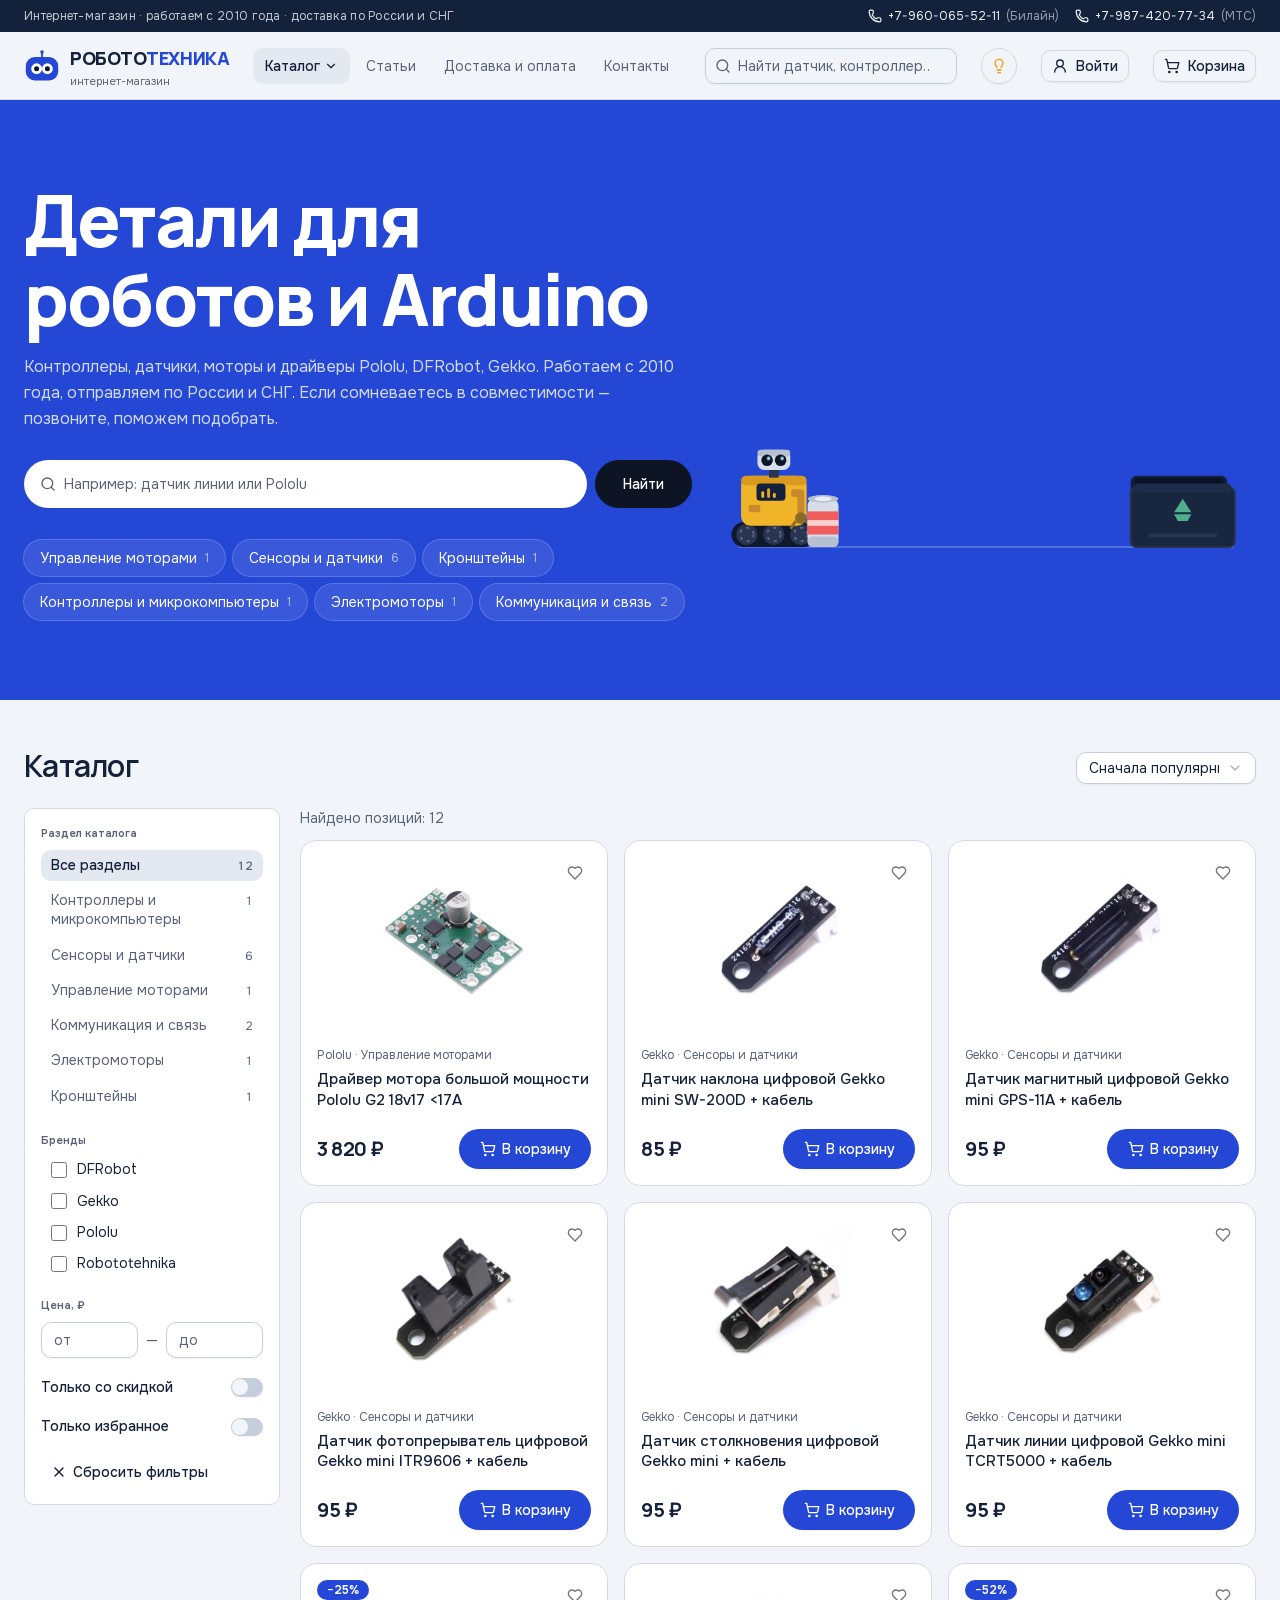
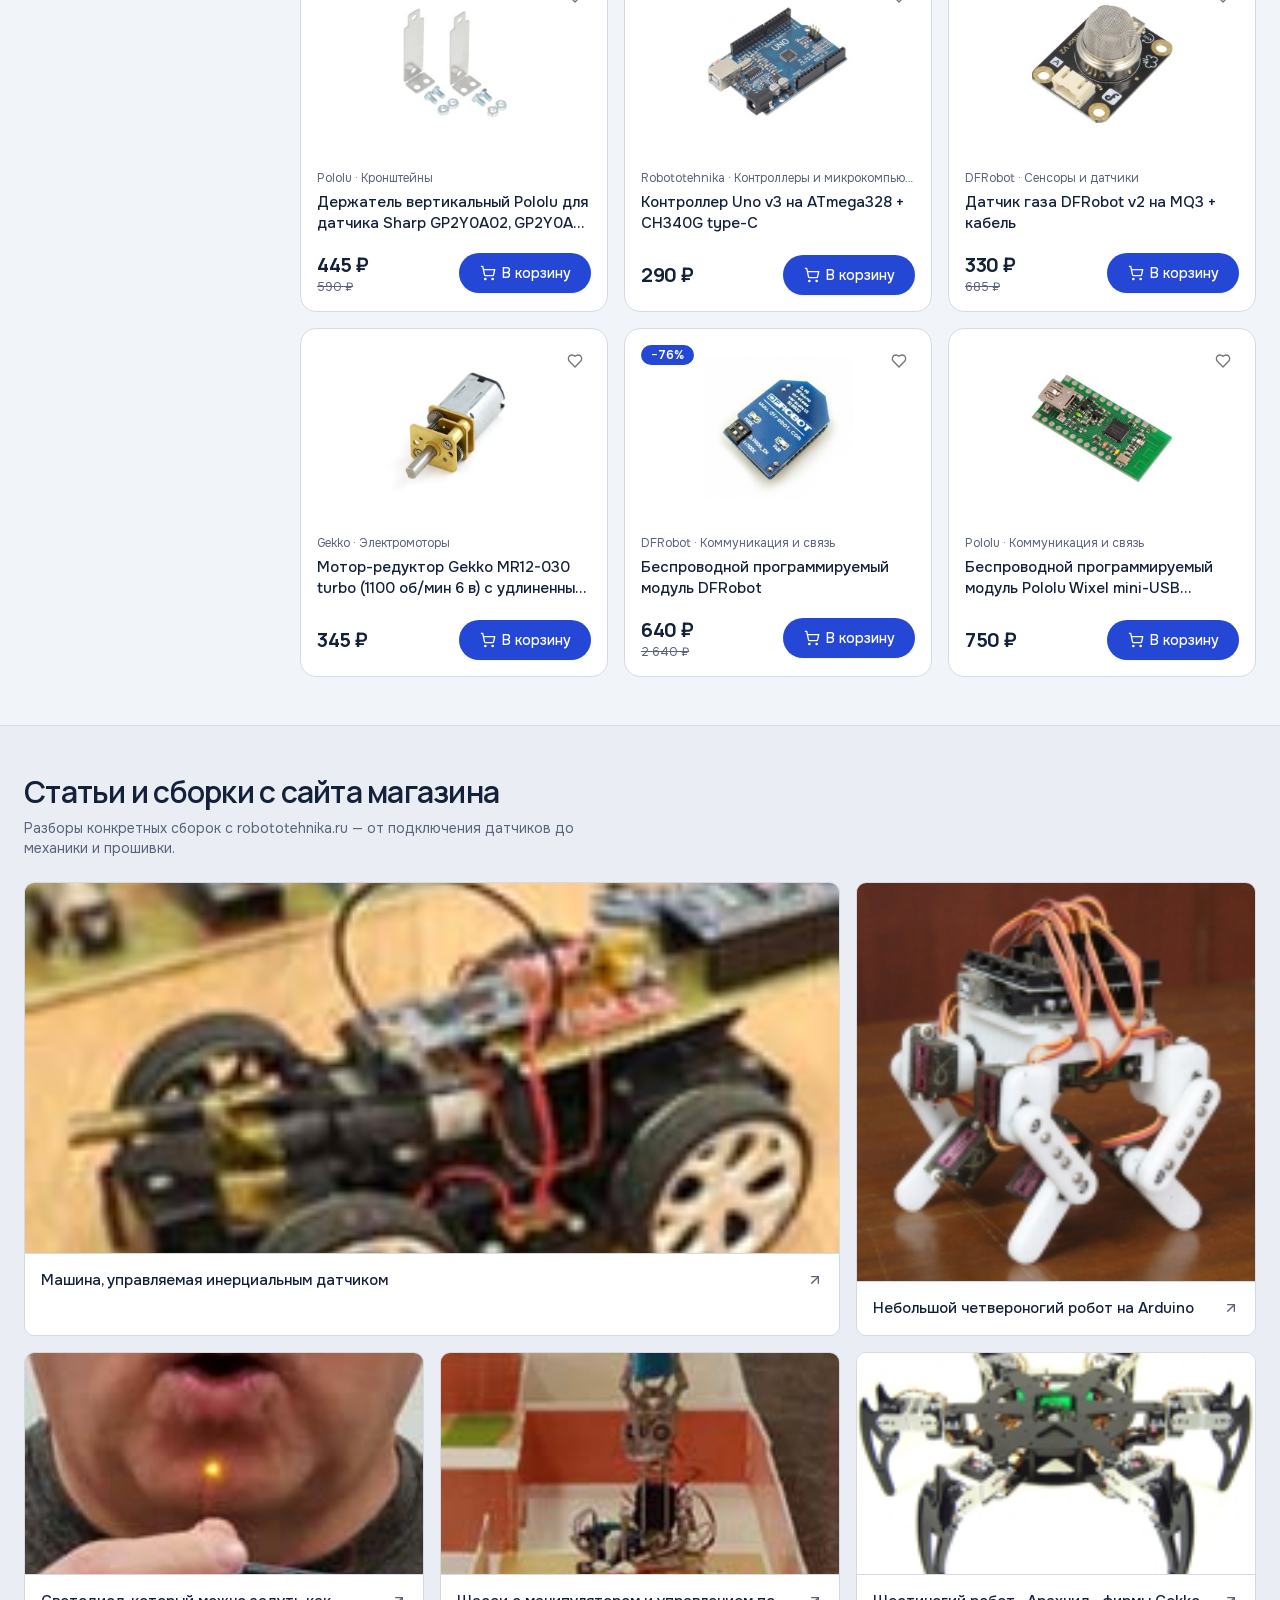
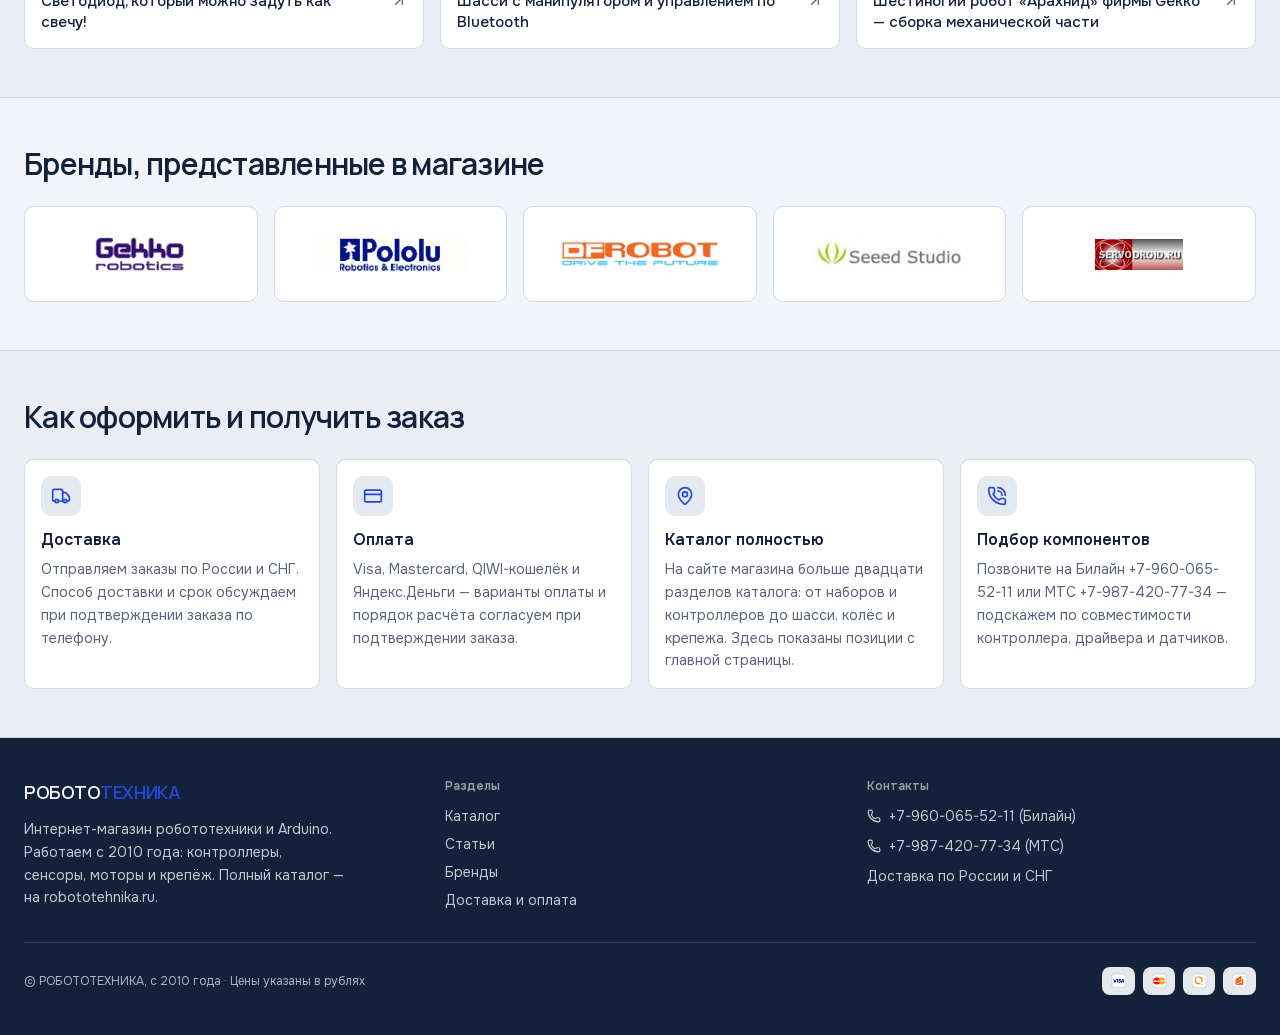
==== commit 655cfff8: "Update site to the new MVP build of the РОБОТОТЕХНИКА store" ====
--- a/index.html
+++ b/index.html
@@ -1 +1 @@
-<!DOCTYPE html><!--2vglaFkp2YMM5clve6cJX--><html lang="ru"><head><meta charSet="utf-8"/><meta name="viewport" content="width=device-width, initial-scale=1"/><link rel="preload" href="/_next/static/media/16d91c780434f2ce-s.p.b7df561f.woff2" as="font" crossorigin="" type="font/woff2"/><link rel="preload" href="/_next/static/media/8800dfc60902df36-s.p.d48c4d68.woff2" as="font" crossorigin="" type="font/woff2"/><link rel="preload" href="/_next/static/media/a343f882a40d2cc9-s.p.07ce798a.woff2" as="font" crossorigin="" type="font/woff2"/><link rel="preload" href="/_next/static/media/d3fe2f289711ac3f-s.p.5cf2134c.woff2" as="font" crossorigin="" type="font/woff2"/><link rel="stylesheet" href="/_next/static/chunks/e8a893764239f556.css" data-precedence="next"/><link rel="stylesheet" href="/_next/static/chunks/26e98308f44bbf3a.css" data-precedence="next"/><link rel="preload" as="script" fetchPriority="low" href="/_next/static/chunks/58c60a5fa6b544da.js"/><script src="/_next/static/chunks/771dedee3f5e1621.js" async=""></script><script src="/_next/static/chunks/189cd788e9dd6040.js" async=""></script><script src="/_next/static/chunks/turbopack-08d0e69f31b37900.js" async=""></script><script src="/_next/static/chunks/2f236954d6a65e12.js" async=""></script><script src="/_next/static/chunks/8f161a78fdf321c0.js" async=""></script><script src="/_next/static/chunks/4f01075fb0fc5509.js" async=""></script><meta name="next-size-adjust" content=""/><title>РОБОТОТЕХНИКА — интернет-магазин: всё для роботов и Arduino</title><meta name="description" content="Комплектующие для робототехники: контроллеры, сенсоры и датчики, моторы и драйверы, крепёж. Контроллеры Arduino, Gekko, Pololu, DFRobot. Работаем с 2010 года, доставка по России и СНГ."/><meta name="keywords" content="робототехника,Arduino,купить,датчики,Pololu,DFRobot,Gekko,интернет-магазин"/><link rel="icon" href="/favicon.svg"/><script src="/_next/static/chunks/a6dad97d9634a72d.js" noModule=""></script></head><body class="manrope_27cf40ec-module__vJe1_a__variable onest_1a151e01-module__g8QyoW__variable relative antialiased bg-background text-foreground font-sans"><div hidden=""><!--$--><!--/$--></div><script>(function(){try{if(localStorage.getItem("rt-theme")==="dark"){document.documentElement.classList.add("dark")}}catch(e){}})()</script><div class="flex min-h-screen flex-col"><header class="sticky top-0 z-40 w-full"><div class="bg-foreground text-background"><div class="mx-auto flex max-w-7xl flex-wrap items-center justify-between gap-x-6 gap-y-1 px-4 py-2 text-xs sm:px-6"><p class="tracking-wide opacity-80"><span class="sm:hidden">С 2010 года · доставка РФ и СНГ</span><span class="hidden sm:inline">Интернет-магазин · работаем с 2010 года · доставка по России и СНГ</span></p><div class="flex items-center gap-4"><a href="tel:+79600655211" class="inline-flex items-center gap-1.5 hover:text-action"><svg xmlns="http://www.w3.org/2000/svg" width="24" height="24" viewBox="0 0 24 24" fill="none" stroke="currentColor" stroke-width="2" stroke-linecap="round" stroke-linejoin="round" class="lucide lucide-phone size-3.5" aria-hidden="true"><path d="M13.832 16.568a1 1 0 0 0 1.213-.303l.355-.465A2 2 0 0 1 17 15h3a2 2 0 0 1 2 2v3a2 2 0 0 1-2 2A18 18 0 0 1 2 4a2 2 0 0 1 2-2h3a2 2 0 0 1 2 2v3a2 2 0 0 1-.8 1.6l-.468.351a1 1 0 0 0-.292 1.233 14 14 0 0 0 6.392 6.384"></path></svg>+7-960-065-52-11 <span class="opacity-60">(Билайн)</span></a><a href="tel:+79874207734" class="hidden items-center gap-1.5 sm:inline-flex hover:text-action"><svg xmlns="http://www.w3.org/2000/svg" width="24" height="24" viewBox="0 0 24 24" fill="none" stroke="currentColor" stroke-width="2" stroke-linecap="round" stroke-linejoin="round" class="lucide lucide-phone size-3.5" aria-hidden="true"><path d="M13.832 16.568a1 1 0 0 0 1.213-.303l.355-.465A2 2 0 0 1 17 15h3a2 2 0 0 1 2 2v3a2 2 0 0 1-2 2A18 18 0 0 1 2 4a2 2 0 0 1 2-2h3a2 2 0 0 1 2 2v3a2 2 0 0 1-.8 1.6l-.468.351a1 1 0 0 0-.292 1.233 14 14 0 0 0 6.392 6.384"></path></svg>+7-987-420-77-34 <span class="opacity-60">(МТС)</span></a></div></div></div><div class="border-b bg-background/95 backdrop-blur supports-[backdrop-filter]:bg-background/85"><div class="mx-auto flex max-w-7xl items-center gap-4 px-4 py-3 sm:gap-6 sm:px-6"><a href="#top" class="flex shrink-0 items-center gap-2.5 leading-none"><svg viewBox="0 0 40 36" class="size-9" role="img" aria-label="Робот"><line x1="20" y1="8" x2="20" y2="3" stroke="var(--action)" stroke-width="2" stroke-linecap="round"></line><circle cx="20" cy="2.5" r="2" fill="var(--action)"></circle><rect x="2" y="8" width="36" height="26" rx="10" fill="var(--action)"></rect><g class="rt-blink"><circle cx="14" cy="21" r="6" fill="#fff"></circle><circle data-pupil="true" cx="14" cy="21" r="2.8" fill="#0d1524" style="transition:transform 80ms linear"></circle></g><g class="rt-blink"><circle cx="26" cy="21" r="6" fill="#fff"></circle><circle data-pupil="true" cx="26" cy="21" r="2.8" fill="#0d1524" style="transition:transform 80ms linear"></circle></g></svg><span><span class="font-display text-base font-extrabold sm:text-lg">РОБОТО<span class="text-action">ТЕХНИКА</span></span><span class="mt-1 block text-[11px] text-muted-foreground">интернет-магазин</span></span></a><nav aria-label="Основная навигация" class="hidden items-center gap-1 lg:flex"><button class="flex items-center gap-1 rounded-md bg-secondary px-3 py-2 text-sm font-medium transition-colors hover:bg-secondary/80" type="button" id="rt-catalog-trigger" aria-haspopup="menu" aria-expanded="false" data-state="closed" data-slot="dropdown-menu-trigger">Каталог<svg xmlns="http://www.w3.org/2000/svg" width="24" height="24" viewBox="0 0 24 24" fill="none" stroke="currentColor" stroke-width="2" stroke-linecap="round" stroke-linejoin="round" class="lucide lucide-chevron-down size-3.5" aria-hidden="true"><path d="m6 9 6 6 6-6"></path></svg></button><a href="#articles" class="whitespace-nowrap rounded-md px-3 py-2 text-sm text-muted-foreground transition-colors hover:bg-secondary hover:text-foreground">Статьи</a><a href="#delivery" class="whitespace-nowrap rounded-md px-3 py-2 text-sm text-muted-foreground transition-colors hover:bg-secondary hover:text-foreground">Доставка и оплата</a><a href="#contacts" class="whitespace-nowrap rounded-md px-3 py-2 text-sm text-muted-foreground transition-colors hover:bg-secondary hover:text-foreground">Контакты</a></nav><div class="ml-auto hidden w-56 items-center md:flex xl:w-72"><div class="relative w-full"><svg xmlns="http://www.w3.org/2000/svg" width="24" height="24" viewBox="0 0 24 24" fill="none" stroke="currentColor" stroke-width="2" stroke-linecap="round" stroke-linejoin="round" class="lucide lucide-search pointer-events-none absolute top-1/2 left-2.5 size-4 -translate-y-1/2 text-muted-foreground" aria-hidden="true"><path d="m21 21-4.34-4.34"></path><circle cx="11" cy="11" r="8"></circle></svg><input type="search" data-slot="input" class="file:text-foreground placeholder:text-muted-foreground selection:bg-primary selection:text-primary-foreground dark:bg-input/30 border-input flex w-full min-w-0 rounded-md border bg-transparent px-3 py-1 text-base shadow-xs transition-[color,box-shadow] outline-none file:inline-flex file:h-7 file:border-0 file:bg-transparent file:text-sm file:font-medium disabled:pointer-events-none disabled:cursor-not-allowed disabled:opacity-50 md:text-sm focus-visible:border-ring focus-visible:ring-ring/50 focus-visible:ring-[3px] aria-invalid:ring-destructive/20 dark:aria-invalid:ring-destructive/40 aria-invalid:border-destructive h-9 pl-8" placeholder="Найти датчик, контроллер…" aria-label="Поиск по каталогу" value=""/></div></div><button data-slot="button" class="inline-flex items-center justify-center gap-2 whitespace-nowrap text-sm font-medium transition-all disabled:pointer-events-none disabled:opacity-50 [&amp;_svg]:pointer-events-none [&amp;_svg:not([class*=&#x27;size-&#x27;])]:size-4 shrink-0 [&amp;_svg]:shrink-0 outline-none focus-visible:border-ring focus-visible:ring-ring/50 focus-visible:ring-[3px] aria-invalid:ring-destructive/20 dark:aria-invalid:ring-destructive/40 aria-invalid:border-destructive border bg-background shadow-xs hover:bg-accent hover:text-accent-foreground dark:bg-input/30 dark:border-input dark:hover:bg-input/50 size-9 rounded-full" aria-label="Выключить свет (тёмная тема)" title="Выключить свет"><svg xmlns="http://www.w3.org/2000/svg" width="24" height="24" viewBox="0 0 24 24" fill="none" stroke="currentColor" stroke-width="2" stroke-linecap="round" stroke-linejoin="round" class="lucide lucide-lightbulb size-4 text-amber-500" aria-hidden="true"><path d="M15 14c.2-1 .7-1.7 1.5-2.5 1-.9 1.5-2.2 1.5-3.5A6 6 0 0 0 6 8c0 1 .2 2.2 1.5 3.5.7.7 1.3 1.5 1.5 2.5"></path><path d="M9 18h6"></path><path d="M10 22h4"></path></svg></button><button data-slot="button" class="inline-flex items-center justify-center whitespace-nowrap text-sm font-medium transition-all disabled:pointer-events-none disabled:opacity-50 [&amp;_svg]:pointer-events-none [&amp;_svg:not([class*=&#x27;size-&#x27;])]:size-4 shrink-0 [&amp;_svg]:shrink-0 outline-none focus-visible:border-ring focus-visible:ring-ring/50 focus-visible:ring-[3px] aria-invalid:ring-destructive/20 dark:aria-invalid:ring-destructive/40 aria-invalid:border-destructive border bg-background shadow-xs hover:bg-accent hover:text-accent-foreground dark:bg-input/30 dark:border-input dark:hover:bg-input/50 h-8 rounded-md px-3 has-[&gt;svg]:px-2.5 relative ml-auto gap-2 md:ml-0" aria-label="Вход в личный кабинет"><svg xmlns="http://www.w3.org/2000/svg" width="24" height="24" viewBox="0 0 24 24" fill="none" stroke="currentColor" stroke-width="2" stroke-linecap="round" stroke-linejoin="round" class="lucide lucide-user-round size-4" aria-hidden="true"><circle cx="12" cy="8" r="5"></circle><path d="M20 21a8 8 0 0 0-16 0"></path></svg><span class="hidden sm:inline">Войти</span></button><button data-slot="button" class="inline-flex items-center justify-center whitespace-nowrap text-sm font-medium transition-all disabled:pointer-events-none disabled:opacity-50 [&amp;_svg]:pointer-events-none [&amp;_svg:not([class*=&#x27;size-&#x27;])]:size-4 shrink-0 [&amp;_svg]:shrink-0 outline-none focus-visible:border-ring focus-visible:ring-ring/50 focus-visible:ring-[3px] aria-invalid:ring-destructive/20 dark:aria-invalid:ring-destructive/40 aria-invalid:border-destructive border bg-background shadow-xs hover:bg-accent hover:text-accent-foreground dark:bg-input/30 dark:border-input dark:hover:bg-input/50 h-8 rounded-md px-3 has-[&gt;svg]:px-2.5 relative gap-2" aria-label="Корзина, товаров: 0"><svg xmlns="http://www.w3.org/2000/svg" width="24" height="24" viewBox="0 0 24 24" fill="none" stroke="currentColor" stroke-width="2" stroke-linecap="round" stroke-linejoin="round" class="lucide lucide-shopping-cart size-4" aria-hidden="true"><circle cx="8" cy="21" r="1"></circle><circle cx="19" cy="21" r="1"></circle><path d="M2.05 2.05h2l2.66 12.42a2 2 0 0 0 2 1.58h9.78a2 2 0 0 0 1.95-1.57l1.65-7.43H5.12"></path></svg><span class="hidden sm:inline">Корзина</span></button></div></div></header><main class="flex-1"><section id="top" class="relative overflow-hidden bg-[var(--hero)] text-white"><div class="relative mx-auto max-w-7xl px-4 py-12 sm:px-6 sm:py-20"><div class="grid gap-6 lg:grid-cols-[minmax(0,1fr)_auto] lg:items-center"><div class="flex min-w-0 flex-col"><h1 data-hero="true" class="font-display text-[30px] leading-[1.1] font-extrabold text-balance sm:text-6xl lg:text-[72px]">Детали для роботов и Arduino</h1><p data-hero="true" class="mt-3 max-w-2xl text-[15px] leading-relaxed text-white/80 sm:mt-4 sm:text-base">Контроллеры, датчики, моторы и драйверы Pololu, DFRobot, Gekko. Работаем с 2010 года, отправляем по России и СНГ.<!-- --> <span class="hidden sm:inline">Если сомневаетесь в совместимости — позвоните, поможем подобрать.</span></p><div data-hero="true" class="mt-5 flex max-w-2xl gap-2 sm:mt-7"><div class="relative w-full"><svg xmlns="http://www.w3.org/2000/svg" width="24" height="24" viewBox="0 0 24 24" fill="none" stroke="currentColor" stroke-width="2" stroke-linecap="round" stroke-linejoin="round" class="lucide lucide-search pointer-events-none absolute top-1/2 left-4 size-4 -translate-y-1/2 text-[#586279]" aria-hidden="true"><path d="m21 21-4.34-4.34"></path><circle cx="11" cy="11" r="8"></circle></svg><input type="search" data-slot="input" class="file:text-foreground selection:bg-primary selection:text-primary-foreground border-input flex w-full min-w-0 px-3 py-1 text-base shadow-xs transition-[color,box-shadow] outline-none file:inline-flex file:h-7 file:border-0 file:bg-transparent file:text-sm file:font-medium disabled:pointer-events-none disabled:cursor-not-allowed disabled:opacity-50 md:text-sm focus-visible:border-ring focus-visible:ring-ring/50 focus-visible:ring-[3px] aria-invalid:ring-destructive/20 dark:aria-invalid:ring-destructive/40 aria-invalid:border-destructive h-12 rounded-full border-0 bg-white pl-10 text-[#14213a] placeholder:text-[#586279] dark:bg-white" placeholder="Например: датчик линии или Pololu" aria-label="Поиск по каталогу"/></div><button data-slot="button" class="inline-flex items-center justify-center gap-2 whitespace-nowrap text-sm font-medium transition-all disabled:pointer-events-none disabled:opacity-50 [&amp;_svg]:pointer-events-none [&amp;_svg:not([class*=&#x27;size-&#x27;])]:size-4 shrink-0 [&amp;_svg]:shrink-0 outline-none focus-visible:border-ring focus-visible:ring-ring/50 focus-visible:ring-[3px] aria-invalid:ring-destructive/20 dark:aria-invalid:ring-destructive/40 aria-invalid:border-destructive shadow-xs has-[&gt;svg]:px-4 h-12 rounded-full bg-[#0d1524] px-7 text-white hover:bg-[#0d1524]/85">Найти</button></div><div data-hero="true" class="mt-6 flex max-w-2xl flex-wrap gap-2 sm:mt-8"><button class="flex items-center gap-2 rounded-full bg-white/10 px-4 py-2 text-sm text-white ring-1 ring-white/25 transition hover:bg-white hover:text-[#2447d6]">Управление моторами<span class="text-xs opacity-60">1</span></button><button class="flex items-center gap-2 rounded-full bg-white/10 px-4 py-2 text-sm text-white ring-1 ring-white/25 transition hover:bg-white hover:text-[#2447d6]">Сенсоры и датчики<span class="text-xs opacity-60">6</span></button><button class="flex items-center gap-2 rounded-full bg-white/10 px-4 py-2 text-sm text-white ring-1 ring-white/25 transition hover:bg-white hover:text-[#2447d6]">Кронштейны<span class="text-xs opacity-60">1</span></button><button class="flex items-center gap-2 rounded-full bg-white/10 px-4 py-2 text-sm text-white ring-1 ring-white/25 transition hover:bg-white hover:text-[#2447d6]">Контроллеры и микрокомпьютеры<span class="text-xs opacity-60">1</span></button><button class="flex items-center gap-2 rounded-full bg-white/10 px-4 py-2 text-sm text-white ring-1 ring-white/25 transition hover:bg-white hover:text-[#2447d6]">Электромоторы<span class="text-xs opacity-60">1</span></button><button class="flex items-center gap-2 rounded-full bg-white/10 px-4 py-2 text-sm text-white ring-1 ring-white/25 transition hover:bg-white hover:text-[#2447d6]">Коммуникация и связь<span class="text-xs opacity-60">2</span></button></div></div><div data-hero="true" class="justify-self-center"><svg viewBox="0 0 560 400" role="img" aria-label="Робот-уборщик возит жестянку в ящик, а мышь возвращает её обратно" class="h-auto w-full max-w-[560px]"><line x1="8" y1="332" x2="552" y2="332" stroke="currentColor" stroke-opacity="0.25" stroke-width="2" stroke-linecap="round"></line><g stroke="currentColor" stroke-opacity="0.75" stroke-width="2"><path d="M482 288 L452 262 L470 254 L498 278" fill="none" stroke-linejoin="round"></path><rect x="488" y="288" width="54" height="10" fill="currentColor" fill-opacity="0.45" stroke="none"></rect><rect x="482" y="296" width="66" height="36" fill="currentColor" fill-opacity="0.10"></rect><line x1="515" y1="296" x2="515" y2="332" stroke-opacity="0.35"></line></g><g class="rt-walle-can"><rect x="152" y="284" width="18" height="22" rx="3" fill="#9aa3b2" stroke="currentColor" stroke-opacity="0.8" stroke-width="2"></rect><ellipse cx="161" cy="286" rx="9" ry="3" fill="currentColor" fill-opacity="0.25"></ellipse><line x1="152" y1="292" x2="170" y2="292" stroke="currentColor" stroke-opacity="0.5" stroke-width="1.5"></line><line x1="152" y1="299" x2="170" y2="299" stroke="currentColor" stroke-opacity="0.5" stroke-width="1.5"></line></g><g class="rt-walle-mouse"><g class="rt-walle-paw"><path d="M498 288 q10 -8 20 -4" fill="none" stroke="#8a8f98" stroke-width="3" stroke-linecap="round"></path></g><ellipse cx="506" cy="300" rx="13" ry="8" fill="#8a8f98"></ellipse><circle cx="515" cy="296" r="4.5" fill="#8a8f98"></circle><circle cx="519" cy="291" r="2.5" fill="#d2918c"></circle><path d="M494 302 q-10 4 -14 -2" fill="none" stroke="#8a8f98" stroke-width="2" stroke-linecap="round"></path><circle cx="516.5" cy="295.5" r="1" fill="#1c1c1c"></circle></g><g class="rt-walle-robot"><g class="rt-walle-wheel"><circle cx="105" cy="313" r="16" fill="currentColor" fill-opacity="0.15" stroke="currentColor" stroke-width="2.5"></circle><line x1="105" y1="299" x2="105" y2="327" stroke="currentColor" stroke-width="2"></line><line x1="91" y1="313" x2="119" y2="313" stroke="currentColor" stroke-width="2"></line></g><rect x="62" y="248" width="86" height="56" rx="12" fill="currentColor" fill-opacity="0.12" stroke="currentColor" stroke-width="2.5"></rect><circle cx="140" cy="276" r="4" fill="#fca311"></circle><line x1="72" y1="294" x2="104" y2="294" stroke="currentColor" stroke-opacity="0.4" stroke-width="2"></line><line x1="72" y1="300" x2="104" y2="300" stroke="currentColor" stroke-opacity="0.4" stroke-width="2"></line><g class="rt-walle-head"><rect x="76" y="212" width="4" height="10" fill="currentColor" fill-opacity="0.6"></rect><rect x="100" y="212" width="4" height="10" fill="currentColor" fill-opacity="0.6"></rect><rect x="66" y="176" width="76" height="38" rx="10" fill="currentColor" fill-opacity="0.18" stroke="currentColor" stroke-width="2.5"></rect><g class="rt-walle-eye"><circle cx="88" cy="195" r="6.5" fill="#fca311"></circle><circle cx="118" cy="195" r="6.5" fill="#fca311"></circle></g></g><g class="rt-walle-arm"><line x1="146" y1="260" x2="166" y2="288" stroke="currentColor" stroke-width="6" stroke-linecap="round"></line><circle cx="166" cy="288" r="5" fill="currentColor" fill-opacity="0.5"></circle></g></g></svg></div></div></div></section><section id="catalog" class="border-b"><div class="mx-auto max-w-7xl px-4 py-10 sm:px-6 sm:py-12"><div class="mb-6 flex flex-wrap items-end  justify-between gap-x-4 gap-y-3"><div class="min-w-0"><h2 class="font-display text-2xl font-semibold sm:text-3xl">Каталог</h2></div><div class="flex items-center gap-2"><button data-slot="sheet-trigger" class="inline-flex items-center justify-center whitespace-nowrap text-sm font-medium transition-all disabled:pointer-events-none disabled:opacity-50 [&amp;_svg]:pointer-events-none [&amp;_svg:not([class*=&#x27;size-&#x27;])]:size-4 shrink-0 [&amp;_svg]:shrink-0 outline-none focus-visible:border-ring focus-visible:ring-ring/50 focus-visible:ring-[3px] aria-invalid:ring-destructive/20 dark:aria-invalid:ring-destructive/40 aria-invalid:border-destructive border bg-background shadow-xs hover:bg-accent hover:text-accent-foreground dark:bg-input/30 dark:border-input dark:hover:bg-input/50 h-8 rounded-md px-3 has-[&gt;svg]:px-2.5 gap-1.5 lg:hidden" type="button" aria-haspopup="dialog" aria-expanded="false" aria-controls="radix-_R_6a9btb_" data-state="closed"><svg xmlns="http://www.w3.org/2000/svg" width="24" height="24" viewBox="0 0 24 24" fill="none" stroke="currentColor" stroke-width="2" stroke-linecap="round" stroke-linejoin="round" class="lucide lucide-sliders-horizontal size-4" aria-hidden="true"><line x1="21" x2="14" y1="4" y2="4"></line><line x1="10" x2="3" y1="4" y2="4"></line><line x1="21" x2="12" y1="12" y2="12"></line><line x1="8" x2="3" y1="12" y2="12"></line><line x1="21" x2="16" y1="20" y2="20"></line><line x1="12" x2="3" y1="20" y2="20"></line><line x1="14" x2="14" y1="2" y2="6"></line><line x1="8" x2="8" y1="10" y2="14"></line><line x1="16" x2="16" y1="18" y2="22"></line></svg>Фильтры</button><button type="button" role="combobox" aria-controls="radix-_R_aa9btb_" aria-expanded="false" aria-autocomplete="none" dir="ltr" data-state="closed" data-slot="select-trigger" data-size="sm" class="border-input data-[placeholder]:text-muted-foreground [&amp;_svg:not([class*=&#x27;text-&#x27;])]:text-muted-foreground focus-visible:border-ring focus-visible:ring-ring/50 aria-invalid:ring-destructive/20 dark:aria-invalid:ring-destructive/40 aria-invalid:border-destructive dark:bg-input/30 dark:hover:bg-input/50 flex items-center justify-between gap-2 rounded-md border px-3 py-2 text-sm whitespace-nowrap shadow-xs transition-[color,box-shadow] outline-none focus-visible:ring-[3px] disabled:cursor-not-allowed disabled:opacity-50 data-[size=default]:h-9 data-[size=sm]:h-8 *:data-[slot=select-value]:line-clamp-1 *:data-[slot=select-value]:flex *:data-[slot=select-value]:items-center *:data-[slot=select-value]:gap-2 [&amp;_svg]:pointer-events-none [&amp;_svg]:shrink-0 [&amp;_svg:not([class*=&#x27;size-&#x27;])]:size-4 w-[180px] bg-card"><span data-slot="select-value" style="pointer-events:none"></span><svg xmlns="http://www.w3.org/2000/svg" width="24" height="24" viewBox="0 0 24 24" fill="none" stroke="currentColor" stroke-width="2" stroke-linecap="round" stroke-linejoin="round" class="lucide lucide-chevron-down size-4 opacity-50" aria-hidden="true"><path d="m6 9 6 6 6-6"></path></svg></button><select aria-hidden="true" tabindex="-1" style="position:absolute;border:0;width:1px;height:1px;padding:0;margin:-1px;overflow:hidden;clip:rect(0, 0, 0, 0);white-space:nowrap;word-wrap:normal"></select></div></div><div class="flex gap-5"><aside class="hidden w-64 shrink-0 lg:block"><div class="sticky top-24 rounded-md border bg-card p-4"><div class="flex flex-col gap-5"><div><p class="mb-2 text-[11px] font-semibold text-muted-foreground">Раздел каталога</p><div class="flex flex-col gap-1"><button class="flex min-w-0 items-baseline justify-between gap-2 rounded-md px-2.5 py-1.5 text-left text-sm transition-colors bg-secondary font-medium text-foreground"><span class="min-w-0 leading-snug">Все разделы</span><span class="shrink-0 text-xs tabular-nums text-muted-foreground">12</span></button><button class="flex min-w-0 items-baseline justify-between gap-2 rounded-md px-2.5 py-1.5 text-left text-sm transition-colors text-muted-foreground hover:bg-secondary hover:text-foreground"><span class="min-w-0 leading-snug">Контроллеры и микрокомпьютеры</span><span class="shrink-0 text-xs tabular-nums text-muted-foreground">1</span></button><button class="flex min-w-0 items-baseline justify-between gap-2 rounded-md px-2.5 py-1.5 text-left text-sm transition-colors text-muted-foreground hover:bg-secondary hover:text-foreground"><span class="min-w-0 leading-snug">Сенсоры и датчики</span><span class="shrink-0 text-xs tabular-nums text-muted-foreground">6</span></button><button class="flex min-w-0 items-baseline justify-between gap-2 rounded-md px-2.5 py-1.5 text-left text-sm transition-colors text-muted-foreground hover:bg-secondary hover:text-foreground"><span class="min-w-0 leading-snug">Управление моторами</span><span class="shrink-0 text-xs tabular-nums text-muted-foreground">1</span></button><button class="flex min-w-0 items-baseline justify-between gap-2 rounded-md px-2.5 py-1.5 text-left text-sm transition-colors text-muted-foreground hover:bg-secondary hover:text-foreground"><span class="min-w-0 leading-snug">Коммуникация и связь</span><span class="shrink-0 text-xs tabular-nums text-muted-foreground">2</span></button><button class="flex min-w-0 items-baseline justify-between gap-2 rounded-md px-2.5 py-1.5 text-left text-sm transition-colors text-muted-foreground hover:bg-secondary hover:text-foreground"><span class="min-w-0 leading-snug">Электромоторы</span><span class="shrink-0 text-xs tabular-nums text-muted-foreground">1</span></button><button class="flex min-w-0 items-baseline justify-between gap-2 rounded-md px-2.5 py-1.5 text-left text-sm transition-colors text-muted-foreground hover:bg-secondary hover:text-foreground"><span class="min-w-0 leading-snug">Кронштейны</span><span class="shrink-0 text-xs tabular-nums text-muted-foreground">1</span></button></div></div><div><p class="mb-2 text-[11px] font-semibold text-muted-foreground">Бренды</p><div class="flex flex-col gap-1"><label class="flex min-w-0 cursor-pointer items-center gap-2.5 rounded-md px-2.5 py-1 text-sm transition-colors hover:bg-secondary"><input type="checkbox" class="size-4 shrink-0 rounded-sm accent-[var(--action)]"/><span class="min-w-0 leading-snug">DFRobot</span></label><label class="flex min-w-0 cursor-pointer items-center gap-2.5 rounded-md px-2.5 py-1 text-sm transition-colors hover:bg-secondary"><input type="checkbox" class="size-4 shrink-0 rounded-sm accent-[var(--action)]"/><span class="min-w-0 leading-snug">Gekko</span></label><label class="flex min-w-0 cursor-pointer items-center gap-2.5 rounded-md px-2.5 py-1 text-sm transition-colors hover:bg-secondary"><input type="checkbox" class="size-4 shrink-0 rounded-sm accent-[var(--action)]"/><span class="min-w-0 leading-snug">Pololu</span></label><label class="flex min-w-0 cursor-pointer items-center gap-2.5 rounded-md px-2.5 py-1 text-sm transition-colors hover:bg-secondary"><input type="checkbox" class="size-4 shrink-0 rounded-sm accent-[var(--action)]"/><span class="min-w-0 leading-snug">Robototehnika</span></label></div></div><div><p class="mb-2 text-[11px] font-semibold text-muted-foreground">Цена, ₽</p><div class="grid grid-cols-[minmax(0,1fr)_auto_minmax(0,1fr)] items-center gap-2"><input data-slot="input" class="file:text-foreground placeholder:text-muted-foreground selection:bg-primary selection:text-primary-foreground dark:bg-input/30 border-input flex w-full min-w-0 rounded-md border px-3 py-1 shadow-xs transition-[color,box-shadow] outline-none file:inline-flex file:h-7 file:border-0 file:bg-transparent file:text-sm file:font-medium disabled:pointer-events-none disabled:cursor-not-allowed disabled:opacity-50 md:text-sm focus-visible:border-ring focus-visible:ring-ring/50 focus-visible:ring-[3px] aria-invalid:ring-destructive/20 dark:aria-invalid:ring-destructive/40 aria-invalid:border-destructive h-9 bg-card text-sm" inputMode="numeric" placeholder="от" aria-label="Минимальная цена" value=""/><span aria-hidden="true" class="text-muted-foreground">—</span><input data-slot="input" class="file:text-foreground placeholder:text-muted-foreground selection:bg-primary selection:text-primary-foreground dark:bg-input/30 border-input flex w-full min-w-0 rounded-md border px-3 py-1 shadow-xs transition-[color,box-shadow] outline-none file:inline-flex file:h-7 file:border-0 file:bg-transparent file:text-sm file:font-medium disabled:pointer-events-none disabled:cursor-not-allowed disabled:opacity-50 md:text-sm focus-visible:border-ring focus-visible:ring-ring/50 focus-visible:ring-[3px] aria-invalid:ring-destructive/20 dark:aria-invalid:ring-destructive/40 aria-invalid:border-destructive h-9 bg-card text-sm" inputMode="numeric" placeholder="до" aria-label="Максимальная цена" value=""/></div></div><div class="flex min-w-0 items-center justify-between gap-3"><label data-slot="label" class="flex items-center gap-2 font-medium select-none group-data-[disabled=true]:pointer-events-none group-data-[disabled=true]:opacity-50 peer-disabled:cursor-not-allowed peer-disabled:opacity-50 min-w-0 text-sm leading-snug" for="discount-switch">Только со скидкой</label><button type="button" role="switch" aria-checked="false" data-state="unchecked" value="on" data-slot="switch" class="peer data-[state=checked]:bg-primary data-[state=unchecked]:bg-input focus-visible:border-ring focus-visible:ring-ring/50 dark:data-[state=unchecked]:bg-input/80 inline-flex h-[1.15rem] w-8 shrink-0 items-center rounded-full border border-transparent shadow-xs transition-all outline-none focus-visible:ring-[3px] disabled:cursor-not-allowed disabled:opacity-50" id="discount-switch"><span data-state="unchecked" data-slot="switch-thumb" class="bg-background dark:data-[state=unchecked]:bg-foreground dark:data-[state=checked]:bg-primary-foreground pointer-events-none block size-4 rounded-full ring-0 transition-transform data-[state=checked]:translate-x-[calc(100%-2px)] data-[state=unchecked]:translate-x-0"></span></button><input type="checkbox" aria-hidden="true" style="transform:translateX(-100%);position:absolute;pointer-events:none;opacity:0;margin:0" tabindex="-1" value="on"/></div><div class="flex min-w-0 items-center justify-between gap-3"><label data-slot="label" class="flex items-center gap-2 font-medium select-none group-data-[disabled=true]:pointer-events-none group-data-[disabled=true]:opacity-50 peer-disabled:cursor-not-allowed peer-disabled:opacity-50 min-w-0 text-sm leading-snug" for="fav-switch">Только избранное</label><button type="button" role="switch" aria-checked="false" data-state="unchecked" value="on" data-slot="switch" class="peer data-[state=checked]:bg-primary data-[state=unchecked]:bg-input focus-visible:border-ring focus-visible:ring-ring/50 dark:data-[state=unchecked]:bg-input/80 inline-flex h-[1.15rem] w-8 shrink-0 items-center rounded-full border border-transparent shadow-xs transition-all outline-none focus-visible:ring-[3px] disabled:cursor-not-allowed disabled:opacity-50" id="fav-switch"><span data-state="unchecked" data-slot="switch-thumb" class="bg-background dark:data-[state=unchecked]:bg-foreground dark:data-[state=checked]:bg-primary-foreground pointer-events-none block size-4 rounded-full ring-0 transition-transform data-[state=checked]:translate-x-[calc(100%-2px)] data-[state=unchecked]:translate-x-0"></span></button><input type="checkbox" aria-hidden="true" style="transform:translateX(-100%);position:absolute;pointer-events:none;opacity:0;margin:0" tabindex="-1" value="on"/></div><button data-slot="button" class="inline-flex items-center justify-center whitespace-nowrap text-sm font-medium transition-all disabled:pointer-events-none disabled:opacity-50 [&amp;_svg]:pointer-events-none [&amp;_svg:not([class*=&#x27;size-&#x27;])]:size-4 shrink-0 [&amp;_svg]:shrink-0 outline-none focus-visible:border-ring focus-visible:ring-ring/50 focus-visible:ring-[3px] aria-invalid:ring-destructive/20 dark:aria-invalid:ring-destructive/40 aria-invalid:border-destructive hover:bg-accent hover:text-accent-foreground dark:hover:bg-accent/50 h-8 rounded-md px-3 has-[&gt;svg]:px-2.5 self-start gap-1.5"><svg xmlns="http://www.w3.org/2000/svg" width="24" height="24" viewBox="0 0 24 24" fill="none" stroke="currentColor" stroke-width="2" stroke-linecap="round" stroke-linejoin="round" class="lucide lucide-x size-4" aria-hidden="true"><path d="M18 6 6 18"></path><path d="m6 6 12 12"></path></svg>Сбросить фильтры</button></div></div></aside><div class="min-w-0 flex-1"><p class="mb-3 text-sm text-muted-foreground" aria-live="polite">Найдено позиций: 12</p><div class="grid gap-4 sm:grid-cols-2 xl:grid-cols-3"><div data-pcard="true" class="h-full"><article class="group relative flex h-full flex-col overflow-hidden rounded-2xl border bg-card transition-shadow duration-200 hover:shadow-lg hover:shadow-foreground/5"><button class="relative m-2 block rounded-xl bg-white p-4" aria-label="Открыть карточку: Драйвер мотора большой мощности Pololu G2 18v17 &lt;17А"><img src="/products/pololu-g2-18v17.jpg" alt="Драйвер мотора большой мощности Pololu G2 18v17 &lt;17А" width="320" height="240" loading="lazy" class="mx-auto aspect-[4/3] w-full max-w-[200px] object-contain"/></button><button data-slot="button" class="inline-flex items-center justify-center gap-2 whitespace-nowrap text-sm font-medium transition-all disabled:pointer-events-none disabled:opacity-50 [&amp;_svg]:pointer-events-none [&amp;_svg:not([class*=&#x27;size-&#x27;])]:size-4 shrink-0 [&amp;_svg]:shrink-0 outline-none focus-visible:border-ring focus-visible:ring-ring/50 focus-visible:ring-[3px] aria-invalid:ring-destructive/20 dark:aria-invalid:ring-destructive/40 aria-invalid:border-destructive dark:hover:bg-accent/50 absolute top-4 right-4 size-8 rounded-full bg-white/80 text-neutral-500 hover:bg-white hover:text-action" aria-label="В избранное: Драйвер мотора большой мощности Pololu G2 18v17 &lt;17А" aria-pressed="false"><svg xmlns="http://www.w3.org/2000/svg" width="24" height="24" viewBox="0 0 24 24" fill="none" stroke="currentColor" stroke-width="2" stroke-linecap="round" stroke-linejoin="round" class="lucide lucide-heart size-4" aria-hidden="true"><path d="M19 14c1.49-1.46 3-3.21 3-5.5A5.5 5.5 0 0 0 16.5 3c-1.76 0-3 .5-4.5 2-1.5-1.5-2.74-2-4.5-2A5.5 5.5 0 0 0 2 8.5c0 2.3 1.5 4.05 3 5.5l7 7Z"></path></svg></button><div class="flex flex-1 flex-col gap-1.5 px-4 pt-2 pb-4"><span class="truncate text-xs text-muted-foreground">Pololu<!-- --> · <!-- -->Управление моторами</span><button class="line-clamp-2 min-h-[2.7em] text-left text-[15px] leading-snug font-medium hover:text-action">Драйвер мотора большой мощности Pololu G2 18v17 &lt;17А</button><div class="mt-auto flex items-center justify-between gap-3 pt-3"><div class="flex flex-col leading-tight"><span class="font-display text-xl font-bold whitespace-nowrap">3 820 ₽</span></div><button data-slot="button" class="inline-flex items-center gap-2 whitespace-nowrap text-sm font-medium disabled:pointer-events-none disabled:opacity-50 [&amp;_svg]:pointer-events-none [&amp;_svg:not([class*=&#x27;size-&#x27;])]:size-4 shrink-0 [&amp;_svg]:shrink-0 outline-none focus-visible:border-ring focus-visible:ring-ring/50 focus-visible:ring-[3px] aria-invalid:ring-destructive/20 dark:aria-invalid:ring-destructive/40 aria-invalid:border-destructive shadow-xs py-2 has-[&gt;svg]:px-3 h-10 min-w-[8.25rem] justify-center rounded-full px-4 text-action-foreground transition-colors duration-300 bg-action hover:bg-action/90" aria-label="Добавить в корзину: Драйвер мотора большой мощности Pololu G2 18v17 &lt;17А" aria-live="polite"><span class="flex items-center justify-center gap-1.5" style="opacity:1;transform:none"><svg xmlns="http://www.w3.org/2000/svg" width="24" height="24" viewBox="0 0 24 24" fill="none" stroke="currentColor" stroke-width="2" stroke-linecap="round" stroke-linejoin="round" class="lucide lucide-shopping-cart size-4" aria-hidden="true"><circle cx="8" cy="21" r="1"></circle><circle cx="19" cy="21" r="1"></circle><path d="M2.05 2.05h2l2.66 12.42a2 2 0 0 0 2 1.58h9.78a2 2 0 0 0 1.95-1.57l1.65-7.43H5.12"></path></svg>В корзину</span></button></div></div></article></div><div data-pcard="true" class="h-full"><article class="group relative flex h-full flex-col overflow-hidden rounded-2xl border bg-card transition-shadow duration-200 hover:shadow-lg hover:shadow-foreground/5"><button class="relative m-2 block rounded-xl bg-white p-4" aria-label="Открыть карточку: Датчик наклона цифровой Gekko mini SW-200D + кабель"><img src="/products/gekko-tilt-sw200d.jpg" alt="Датчик наклона цифровой Gekko mini SW-200D + кабель" width="320" height="240" loading="lazy" class="mx-auto aspect-[4/3] w-full max-w-[200px] object-contain"/></button><button data-slot="button" class="inline-flex items-center justify-center gap-2 whitespace-nowrap text-sm font-medium transition-all disabled:pointer-events-none disabled:opacity-50 [&amp;_svg]:pointer-events-none [&amp;_svg:not([class*=&#x27;size-&#x27;])]:size-4 shrink-0 [&amp;_svg]:shrink-0 outline-none focus-visible:border-ring focus-visible:ring-ring/50 focus-visible:ring-[3px] aria-invalid:ring-destructive/20 dark:aria-invalid:ring-destructive/40 aria-invalid:border-destructive dark:hover:bg-accent/50 absolute top-4 right-4 size-8 rounded-full bg-white/80 text-neutral-500 hover:bg-white hover:text-action" aria-label="В избранное: Датчик наклона цифровой Gekko mini SW-200D + кабель" aria-pressed="false"><svg xmlns="http://www.w3.org/2000/svg" width="24" height="24" viewBox="0 0 24 24" fill="none" stroke="currentColor" stroke-width="2" stroke-linecap="round" stroke-linejoin="round" class="lucide lucide-heart size-4" aria-hidden="true"><path d="M19 14c1.49-1.46 3-3.21 3-5.5A5.5 5.5 0 0 0 16.5 3c-1.76 0-3 .5-4.5 2-1.5-1.5-2.74-2-4.5-2A5.5 5.5 0 0 0 2 8.5c0 2.3 1.5 4.05 3 5.5l7 7Z"></path></svg></button><div class="flex flex-1 flex-col gap-1.5 px-4 pt-2 pb-4"><span class="truncate text-xs text-muted-foreground">Gekko<!-- --> · <!-- -->Сенсоры и датчики</span><button class="line-clamp-2 min-h-[2.7em] text-left text-[15px] leading-snug font-medium hover:text-action">Датчик наклона цифровой Gekko mini SW-200D + кабель</button><div class="mt-auto flex items-center justify-between gap-3 pt-3"><div class="flex flex-col leading-tight"><span class="font-display text-xl font-bold whitespace-nowrap">85 ₽</span></div><button data-slot="button" class="inline-flex items-center gap-2 whitespace-nowrap text-sm font-medium disabled:pointer-events-none disabled:opacity-50 [&amp;_svg]:pointer-events-none [&amp;_svg:not([class*=&#x27;size-&#x27;])]:size-4 shrink-0 [&amp;_svg]:shrink-0 outline-none focus-visible:border-ring focus-visible:ring-ring/50 focus-visible:ring-[3px] aria-invalid:ring-destructive/20 dark:aria-invalid:ring-destructive/40 aria-invalid:border-destructive shadow-xs py-2 has-[&gt;svg]:px-3 h-10 min-w-[8.25rem] justify-center rounded-full px-4 text-action-foreground transition-colors duration-300 bg-action hover:bg-action/90" aria-label="Добавить в корзину: Датчик наклона цифровой Gekko mini SW-200D + кабель" aria-live="polite"><span class="flex items-center justify-center gap-1.5" style="opacity:1;transform:none"><svg xmlns="http://www.w3.org/2000/svg" width="24" height="24" viewBox="0 0 24 24" fill="none" stroke="currentColor" stroke-width="2" stroke-linecap="round" stroke-linejoin="round" class="lucide lucide-shopping-cart size-4" aria-hidden="true"><circle cx="8" cy="21" r="1"></circle><circle cx="19" cy="21" r="1"></circle><path d="M2.05 2.05h2l2.66 12.42a2 2 0 0 0 2 1.58h9.78a2 2 0 0 0 1.95-1.57l1.65-7.43H5.12"></path></svg>В корзину</span></button></div></div></article></div><div data-pcard="true" class="h-full"><article class="group relative flex h-full flex-col overflow-hidden rounded-2xl border bg-card transition-shadow duration-200 hover:shadow-lg hover:shadow-foreground/5"><button class="relative m-2 block rounded-xl bg-white p-4" aria-label="Открыть карточку: Датчик магнитный цифровой Gekko mini GPS-11A + кабель"><img src="/products/gekko-magnet-gps11a.jpg" alt="Датчик магнитный цифровой Gekko mini GPS-11A + кабель" width="320" height="240" loading="lazy" class="mx-auto aspect-[4/3] w-full max-w-[200px] object-contain"/></button><button data-slot="button" class="inline-flex items-center justify-center gap-2 whitespace-nowrap text-sm font-medium transition-all disabled:pointer-events-none disabled:opacity-50 [&amp;_svg]:pointer-events-none [&amp;_svg:not([class*=&#x27;size-&#x27;])]:size-4 shrink-0 [&amp;_svg]:shrink-0 outline-none focus-visible:border-ring focus-visible:ring-ring/50 focus-visible:ring-[3px] aria-invalid:ring-destructive/20 dark:aria-invalid:ring-destructive/40 aria-invalid:border-destructive dark:hover:bg-accent/50 absolute top-4 right-4 size-8 rounded-full bg-white/80 text-neutral-500 hover:bg-white hover:text-action" aria-label="В избранное: Датчик магнитный цифровой Gekko mini GPS-11A + кабель" aria-pressed="false"><svg xmlns="http://www.w3.org/2000/svg" width="24" height="24" viewBox="0 0 24 24" fill="none" stroke="currentColor" stroke-width="2" stroke-linecap="round" stroke-linejoin="round" class="lucide lucide-heart size-4" aria-hidden="true"><path d="M19 14c1.49-1.46 3-3.21 3-5.5A5.5 5.5 0 0 0 16.5 3c-1.76 0-3 .5-4.5 2-1.5-1.5-2.74-2-4.5-2A5.5 5.5 0 0 0 2 8.5c0 2.3 1.5 4.05 3 5.5l7 7Z"></path></svg></button><div class="flex flex-1 flex-col gap-1.5 px-4 pt-2 pb-4"><span class="truncate text-xs text-muted-foreground">Gekko<!-- --> · <!-- -->Сенсоры и датчики</span><button class="line-clamp-2 min-h-[2.7em] text-left text-[15px] leading-snug font-medium hover:text-action">Датчик магнитный цифровой Gekko mini GPS-11A + кабель</button><div class="mt-auto flex items-center justify-between gap-3 pt-3"><div class="flex flex-col leading-tight"><span class="font-display text-xl font-bold whitespace-nowrap">95 ₽</span></div><button data-slot="button" class="inline-flex items-center gap-2 whitespace-nowrap text-sm font-medium disabled:pointer-events-none disabled:opacity-50 [&amp;_svg]:pointer-events-none [&amp;_svg:not([class*=&#x27;size-&#x27;])]:size-4 shrink-0 [&amp;_svg]:shrink-0 outline-none focus-visible:border-ring focus-visible:ring-ring/50 focus-visible:ring-[3px] aria-invalid:ring-destructive/20 dark:aria-invalid:ring-destructive/40 aria-invalid:border-destructive shadow-xs py-2 has-[&gt;svg]:px-3 h-10 min-w-[8.25rem] justify-center rounded-full px-4 text-action-foreground transition-colors duration-300 bg-action hover:bg-action/90" aria-label="Добавить в корзину: Датчик магнитный цифровой Gekko mini GPS-11A + кабель" aria-live="polite"><span class="flex items-center justify-center gap-1.5" style="opacity:1;transform:none"><svg xmlns="http://www.w3.org/2000/svg" width="24" height="24" viewBox="0 0 24 24" fill="none" stroke="currentColor" stroke-width="2" stroke-linecap="round" stroke-linejoin="round" class="lucide lucide-shopping-cart size-4" aria-hidden="true"><circle cx="8" cy="21" r="1"></circle><circle cx="19" cy="21" r="1"></circle><path d="M2.05 2.05h2l2.66 12.42a2 2 0 0 0 2 1.58h9.78a2 2 0 0 0 1.95-1.57l1.65-7.43H5.12"></path></svg>В корзину</span></button></div></div></article></div><div data-pcard="true" class="h-full"><article class="group relative flex h-full flex-col overflow-hidden rounded-2xl border bg-card transition-shadow duration-200 hover:shadow-lg hover:shadow-foreground/5"><button class="relative m-2 block rounded-xl bg-white p-4" aria-label="Открыть карточку: Датчик фотопрерыватель цифровой Gekko mini ITR9606 + кабель"><img src="/products/gekko-photointerrupter-itr9606.jpg" alt="Датчик фотопрерыватель цифровой Gekko mini ITR9606 + кабель" width="320" height="240" loading="lazy" class="mx-auto aspect-[4/3] w-full max-w-[200px] object-contain"/></button><button data-slot="button" class="inline-flex items-center justify-center gap-2 whitespace-nowrap text-sm font-medium transition-all disabled:pointer-events-none disabled:opacity-50 [&amp;_svg]:pointer-events-none [&amp;_svg:not([class*=&#x27;size-&#x27;])]:size-4 shrink-0 [&amp;_svg]:shrink-0 outline-none focus-visible:border-ring focus-visible:ring-ring/50 focus-visible:ring-[3px] aria-invalid:ring-destructive/20 dark:aria-invalid:ring-destructive/40 aria-invalid:border-destructive dark:hover:bg-accent/50 absolute top-4 right-4 size-8 rounded-full bg-white/80 text-neutral-500 hover:bg-white hover:text-action" aria-label="В избранное: Датчик фотопрерыватель цифровой Gekko mini ITR9606 + кабель" aria-pressed="false"><svg xmlns="http://www.w3.org/2000/svg" width="24" height="24" viewBox="0 0 24 24" fill="none" stroke="currentColor" stroke-width="2" stroke-linecap="round" stroke-linejoin="round" class="lucide lucide-heart size-4" aria-hidden="true"><path d="M19 14c1.49-1.46 3-3.21 3-5.5A5.5 5.5 0 0 0 16.5 3c-1.76 0-3 .5-4.5 2-1.5-1.5-2.74-2-4.5-2A5.5 5.5 0 0 0 2 8.5c0 2.3 1.5 4.05 3 5.5l7 7Z"></path></svg></button><div class="flex flex-1 flex-col gap-1.5 px-4 pt-2 pb-4"><span class="truncate text-xs text-muted-foreground">Gekko<!-- --> · <!-- -->Сенсоры и датчики</span><button class="line-clamp-2 min-h-[2.7em] text-left text-[15px] leading-snug font-medium hover:text-action">Датчик фотопрерыватель цифровой Gekko mini ITR9606 + кабель</button><div class="mt-auto flex items-center justify-between gap-3 pt-3"><div class="flex flex-col leading-tight"><span class="font-display text-xl font-bold whitespace-nowrap">95 ₽</span></div><button data-slot="button" class="inline-flex items-center gap-2 whitespace-nowrap text-sm font-medium disabled:pointer-events-none disabled:opacity-50 [&amp;_svg]:pointer-events-none [&amp;_svg:not([class*=&#x27;size-&#x27;])]:size-4 shrink-0 [&amp;_svg]:shrink-0 outline-none focus-visible:border-ring focus-visible:ring-ring/50 focus-visible:ring-[3px] aria-invalid:ring-destructive/20 dark:aria-invalid:ring-destructive/40 aria-invalid:border-destructive shadow-xs py-2 has-[&gt;svg]:px-3 h-10 min-w-[8.25rem] justify-center rounded-full px-4 text-action-foreground transition-colors duration-300 bg-action hover:bg-action/90" aria-label="Добавить в корзину: Датчик фотопрерыватель цифровой Gekko mini ITR9606 + кабель" aria-live="polite"><span class="flex items-center justify-center gap-1.5" style="opacity:1;transform:none"><svg xmlns="http://www.w3.org/2000/svg" width="24" height="24" viewBox="0 0 24 24" fill="none" stroke="currentColor" stroke-width="2" stroke-linecap="round" stroke-linejoin="round" class="lucide lucide-shopping-cart size-4" aria-hidden="true"><circle cx="8" cy="21" r="1"></circle><circle cx="19" cy="21" r="1"></circle><path d="M2.05 2.05h2l2.66 12.42a2 2 0 0 0 2 1.58h9.78a2 2 0 0 0 1.95-1.57l1.65-7.43H5.12"></path></svg>В корзину</span></button></div></div></article></div><div data-pcard="true" class="h-full"><article class="group relative flex h-full flex-col overflow-hidden rounded-2xl border bg-card transition-shadow duration-200 hover:shadow-lg hover:shadow-foreground/5"><button class="relative m-2 block rounded-xl bg-white p-4" aria-label="Открыть карточку: Датчик столкновения цифровой Gekko mini + кабель"><img src="/products/gekko-collision.jpg" alt="Датчик столкновения цифровой Gekko mini + кабель" width="320" height="240" loading="lazy" class="mx-auto aspect-[4/3] w-full max-w-[200px] object-contain"/></button><button data-slot="button" class="inline-flex items-center justify-center gap-2 whitespace-nowrap text-sm font-medium transition-all disabled:pointer-events-none disabled:opacity-50 [&amp;_svg]:pointer-events-none [&amp;_svg:not([class*=&#x27;size-&#x27;])]:size-4 shrink-0 [&amp;_svg]:shrink-0 outline-none focus-visible:border-ring focus-visible:ring-ring/50 focus-visible:ring-[3px] aria-invalid:ring-destructive/20 dark:aria-invalid:ring-destructive/40 aria-invalid:border-destructive dark:hover:bg-accent/50 absolute top-4 right-4 size-8 rounded-full bg-white/80 text-neutral-500 hover:bg-white hover:text-action" aria-label="В избранное: Датчик столкновения цифровой Gekko mini + кабель" aria-pressed="false"><svg xmlns="http://www.w3.org/2000/svg" width="24" height="24" viewBox="0 0 24 24" fill="none" stroke="currentColor" stroke-width="2" stroke-linecap="round" stroke-linejoin="round" class="lucide lucide-heart size-4" aria-hidden="true"><path d="M19 14c1.49-1.46 3-3.21 3-5.5A5.5 5.5 0 0 0 16.5 3c-1.76 0-3 .5-4.5 2-1.5-1.5-2.74-2-4.5-2A5.5 5.5 0 0 0 2 8.5c0 2.3 1.5 4.05 3 5.5l7 7Z"></path></svg></button><div class="flex flex-1 flex-col gap-1.5 px-4 pt-2 pb-4"><span class="truncate text-xs text-muted-foreground">Gekko<!-- --> · <!-- -->Сенсоры и датчики</span><button class="line-clamp-2 min-h-[2.7em] text-left text-[15px] leading-snug font-medium hover:text-action">Датчик столкновения цифровой Gekko mini + кабель</button><div class="mt-auto flex items-center justify-between gap-3 pt-3"><div class="flex flex-col leading-tight"><span class="font-display text-xl font-bold whitespace-nowrap">95 ₽</span></div><button data-slot="button" class="inline-flex items-center gap-2 whitespace-nowrap text-sm font-medium disabled:pointer-events-none disabled:opacity-50 [&amp;_svg]:pointer-events-none [&amp;_svg:not([class*=&#x27;size-&#x27;])]:size-4 shrink-0 [&amp;_svg]:shrink-0 outline-none focus-visible:border-ring focus-visible:ring-ring/50 focus-visible:ring-[3px] aria-invalid:ring-destructive/20 dark:aria-invalid:ring-destructive/40 aria-invalid:border-destructive shadow-xs py-2 has-[&gt;svg]:px-3 h-10 min-w-[8.25rem] justify-center rounded-full px-4 text-action-foreground transition-colors duration-300 bg-action hover:bg-action/90" aria-label="Добавить в корзину: Датчик столкновения цифровой Gekko mini + кабель" aria-live="polite"><span class="flex items-center justify-center gap-1.5" style="opacity:1;transform:none"><svg xmlns="http://www.w3.org/2000/svg" width="24" height="24" viewBox="0 0 24 24" fill="none" stroke="currentColor" stroke-width="2" stroke-linecap="round" stroke-linejoin="round" class="lucide lucide-shopping-cart size-4" aria-hidden="true"><circle cx="8" cy="21" r="1"></circle><circle cx="19" cy="21" r="1"></circle><path d="M2.05 2.05h2l2.66 12.42a2 2 0 0 0 2 1.58h9.78a2 2 0 0 0 1.95-1.57l1.65-7.43H5.12"></path></svg>В корзину</span></button></div></div></article></div><div data-pcard="true" class="h-full"><article class="group relative flex h-full flex-col overflow-hidden rounded-2xl border bg-card transition-shadow duration-200 hover:shadow-lg hover:shadow-foreground/5"><button class="relative m-2 block rounded-xl bg-white p-4" aria-label="Открыть карточку: Датчик линии цифровой Gekko mini TCRT5000 + кабель"><img src="/products/gekko-line-tcrt5000.jpg" alt="Датчик линии цифровой Gekko mini TCRT5000 + кабель" width="320" height="240" loading="lazy" class="mx-auto aspect-[4/3] w-full max-w-[200px] object-contain"/></button><button data-slot="button" class="inline-flex items-center justify-center gap-2 whitespace-nowrap text-sm font-medium transition-all disabled:pointer-events-none disabled:opacity-50 [&amp;_svg]:pointer-events-none [&amp;_svg:not([class*=&#x27;size-&#x27;])]:size-4 shrink-0 [&amp;_svg]:shrink-0 outline-none focus-visible:border-ring focus-visible:ring-ring/50 focus-visible:ring-[3px] aria-invalid:ring-destructive/20 dark:aria-invalid:ring-destructive/40 aria-invalid:border-destructive dark:hover:bg-accent/50 absolute top-4 right-4 size-8 rounded-full bg-white/80 text-neutral-500 hover:bg-white hover:text-action" aria-label="В избранное: Датчик линии цифровой Gekko mini TCRT5000 + кабель" aria-pressed="false"><svg xmlns="http://www.w3.org/2000/svg" width="24" height="24" viewBox="0 0 24 24" fill="none" stroke="currentColor" stroke-width="2" stroke-linecap="round" stroke-linejoin="round" class="lucide lucide-heart size-4" aria-hidden="true"><path d="M19 14c1.49-1.46 3-3.21 3-5.5A5.5 5.5 0 0 0 16.5 3c-1.76 0-3 .5-4.5 2-1.5-1.5-2.74-2-4.5-2A5.5 5.5 0 0 0 2 8.5c0 2.3 1.5 4.05 3 5.5l7 7Z"></path></svg></button><div class="flex flex-1 flex-col gap-1.5 px-4 pt-2 pb-4"><span class="truncate text-xs text-muted-foreground">Gekko<!-- --> · <!-- -->Сенсоры и датчики</span><button class="line-clamp-2 min-h-[2.7em] text-left text-[15px] leading-snug font-medium hover:text-action">Датчик линии цифровой Gekko mini TCRT5000 + кабель</button><div class="mt-auto flex items-center justify-between gap-3 pt-3"><div class="flex flex-col leading-tight"><span class="font-display text-xl font-bold whitespace-nowrap">95 ₽</span></div><button data-slot="button" class="inline-flex items-center gap-2 whitespace-nowrap text-sm font-medium disabled:pointer-events-none disabled:opacity-50 [&amp;_svg]:pointer-events-none [&amp;_svg:not([class*=&#x27;size-&#x27;])]:size-4 shrink-0 [&amp;_svg]:shrink-0 outline-none focus-visible:border-ring focus-visible:ring-ring/50 focus-visible:ring-[3px] aria-invalid:ring-destructive/20 dark:aria-invalid:ring-destructive/40 aria-invalid:border-destructive shadow-xs py-2 has-[&gt;svg]:px-3 h-10 min-w-[8.25rem] justify-center rounded-full px-4 text-action-foreground transition-colors duration-300 bg-action hover:bg-action/90" aria-label="Добавить в корзину: Датчик линии цифровой Gekko mini TCRT5000 + кабель" aria-live="polite"><span class="flex items-center justify-center gap-1.5" style="opacity:1;transform:none"><svg xmlns="http://www.w3.org/2000/svg" width="24" height="24" viewBox="0 0 24 24" fill="none" stroke="currentColor" stroke-width="2" stroke-linecap="round" stroke-linejoin="round" class="lucide lucide-shopping-cart size-4" aria-hidden="true"><circle cx="8" cy="21" r="1"></circle><circle cx="19" cy="21" r="1"></circle><path d="M2.05 2.05h2l2.66 12.42a2 2 0 0 0 2 1.58h9.78a2 2 0 0 0 1.95-1.57l1.65-7.43H5.12"></path></svg>В корзину</span></button></div></div></article></div><div data-pcard="true" class="h-full"><article class="group relative flex h-full flex-col overflow-hidden rounded-2xl border bg-card transition-shadow duration-200 hover:shadow-lg hover:shadow-foreground/5"><button class="relative m-2 block rounded-xl bg-white p-4" aria-label="Открыть карточку: Держатель вертикальный Pololu для датчика Sharp GP2Y0A02, GP2Y0A21, GP2Y0A41 (пара)"><span class="absolute top-2 left-2 rounded-full bg-action px-2.5 py-0.5 text-xs font-semibold text-action-foreground">−<!-- -->25<!-- -->%</span><img src="/products/pololu-sharp-holder.jpg" alt="Держатель вертикальный Pololu для датчика Sharp GP2Y0A02, GP2Y0A21, GP2Y0A41 (пара)" width="320" height="240" loading="lazy" class="mx-auto aspect-[4/3] w-full max-w-[200px] object-contain"/></button><button data-slot="button" class="inline-flex items-center justify-center gap-2 whitespace-nowrap text-sm font-medium transition-all disabled:pointer-events-none disabled:opacity-50 [&amp;_svg]:pointer-events-none [&amp;_svg:not([class*=&#x27;size-&#x27;])]:size-4 shrink-0 [&amp;_svg]:shrink-0 outline-none focus-visible:border-ring focus-visible:ring-ring/50 focus-visible:ring-[3px] aria-invalid:ring-destructive/20 dark:aria-invalid:ring-destructive/40 aria-invalid:border-destructive dark:hover:bg-accent/50 absolute top-4 right-4 size-8 rounded-full bg-white/80 text-neutral-500 hover:bg-white hover:text-action" aria-label="В избранное: Держатель вертикальный Pololu для датчика Sharp GP2Y0A02, GP2Y0A21, GP2Y0A41 (пара)" aria-pressed="false"><svg xmlns="http://www.w3.org/2000/svg" width="24" height="24" viewBox="0 0 24 24" fill="none" stroke="currentColor" stroke-width="2" stroke-linecap="round" stroke-linejoin="round" class="lucide lucide-heart size-4" aria-hidden="true"><path d="M19 14c1.49-1.46 3-3.21 3-5.5A5.5 5.5 0 0 0 16.5 3c-1.76 0-3 .5-4.5 2-1.5-1.5-2.74-2-4.5-2A5.5 5.5 0 0 0 2 8.5c0 2.3 1.5 4.05 3 5.5l7 7Z"></path></svg></button><div class="flex flex-1 flex-col gap-1.5 px-4 pt-2 pb-4"><span class="truncate text-xs text-muted-foreground">Pololu<!-- --> · <!-- -->Кронштейны</span><button class="line-clamp-2 min-h-[2.7em] text-left text-[15px] leading-snug font-medium hover:text-action">Держатель вертикальный Pololu для датчика Sharp GP2Y0A02, GP2Y0A21, GP2Y0A41 (пара)</button><div class="mt-auto flex items-center justify-between gap-3 pt-3"><div class="flex flex-col leading-tight"><span class="font-display text-xl font-bold whitespace-nowrap">445 ₽</span><span class="text-xs text-muted-foreground line-through">590 ₽</span></div><button data-slot="button" class="inline-flex items-center gap-2 whitespace-nowrap text-sm font-medium disabled:pointer-events-none disabled:opacity-50 [&amp;_svg]:pointer-events-none [&amp;_svg:not([class*=&#x27;size-&#x27;])]:size-4 shrink-0 [&amp;_svg]:shrink-0 outline-none focus-visible:border-ring focus-visible:ring-ring/50 focus-visible:ring-[3px] aria-invalid:ring-destructive/20 dark:aria-invalid:ring-destructive/40 aria-invalid:border-destructive shadow-xs py-2 has-[&gt;svg]:px-3 h-10 min-w-[8.25rem] justify-center rounded-full px-4 text-action-foreground transition-colors duration-300 bg-action hover:bg-action/90" aria-label="Добавить в корзину: Держатель вертикальный Pololu для датчика Sharp GP2Y0A02, GP2Y0A21, GP2Y0A41 (пара)" aria-live="polite"><span class="flex items-center justify-center gap-1.5" style="opacity:1;transform:none"><svg xmlns="http://www.w3.org/2000/svg" width="24" height="24" viewBox="0 0 24 24" fill="none" stroke="currentColor" stroke-width="2" stroke-linecap="round" stroke-linejoin="round" class="lucide lucide-shopping-cart size-4" aria-hidden="true"><circle cx="8" cy="21" r="1"></circle><circle cx="19" cy="21" r="1"></circle><path d="M2.05 2.05h2l2.66 12.42a2 2 0 0 0 2 1.58h9.78a2 2 0 0 0 1.95-1.57l1.65-7.43H5.12"></path></svg>В корзину</span></button></div></div></article></div><div data-pcard="true" class="h-full"><article class="group relative flex h-full flex-col overflow-hidden rounded-2xl border bg-card transition-shadow duration-200 hover:shadow-lg hover:shadow-foreground/5"><button class="relative m-2 block rounded-xl bg-white p-4" aria-label="Открыть карточку: Контроллер Uno v3 на ATmega328 + CH340G type-C"><img src="/products/uno-v3.jpg" alt="Контроллер Uno v3 на ATmega328 + CH340G type-C" width="320" height="240" loading="lazy" class="mx-auto aspect-[4/3] w-full max-w-[200px] object-contain"/></button><button data-slot="button" class="inline-flex items-center justify-center gap-2 whitespace-nowrap text-sm font-medium transition-all disabled:pointer-events-none disabled:opacity-50 [&amp;_svg]:pointer-events-none [&amp;_svg:not([class*=&#x27;size-&#x27;])]:size-4 shrink-0 [&amp;_svg]:shrink-0 outline-none focus-visible:border-ring focus-visible:ring-ring/50 focus-visible:ring-[3px] aria-invalid:ring-destructive/20 dark:aria-invalid:ring-destructive/40 aria-invalid:border-destructive dark:hover:bg-accent/50 absolute top-4 right-4 size-8 rounded-full bg-white/80 text-neutral-500 hover:bg-white hover:text-action" aria-label="В избранное: Контроллер Uno v3 на ATmega328 + CH340G type-C" aria-pressed="false"><svg xmlns="http://www.w3.org/2000/svg" width="24" height="24" viewBox="0 0 24 24" fill="none" stroke="currentColor" stroke-width="2" stroke-linecap="round" stroke-linejoin="round" class="lucide lucide-heart size-4" aria-hidden="true"><path d="M19 14c1.49-1.46 3-3.21 3-5.5A5.5 5.5 0 0 0 16.5 3c-1.76 0-3 .5-4.5 2-1.5-1.5-2.74-2-4.5-2A5.5 5.5 0 0 0 2 8.5c0 2.3 1.5 4.05 3 5.5l7 7Z"></path></svg></button><div class="flex flex-1 flex-col gap-1.5 px-4 pt-2 pb-4"><span class="truncate text-xs text-muted-foreground">Robototehnika<!-- --> · <!-- -->Контроллеры и микрокомпьютеры</span><button class="line-clamp-2 min-h-[2.7em] text-left text-[15px] leading-snug font-medium hover:text-action">Контроллер Uno v3 на ATmega328 + CH340G type-C</button><div class="mt-auto flex items-center justify-between gap-3 pt-3"><div class="flex flex-col leading-tight"><span class="font-display text-xl font-bold whitespace-nowrap">290 ₽</span></div><button data-slot="button" class="inline-flex items-center gap-2 whitespace-nowrap text-sm font-medium disabled:pointer-events-none disabled:opacity-50 [&amp;_svg]:pointer-events-none [&amp;_svg:not([class*=&#x27;size-&#x27;])]:size-4 shrink-0 [&amp;_svg]:shrink-0 outline-none focus-visible:border-ring focus-visible:ring-ring/50 focus-visible:ring-[3px] aria-invalid:ring-destructive/20 dark:aria-invalid:ring-destructive/40 aria-invalid:border-destructive shadow-xs py-2 has-[&gt;svg]:px-3 h-10 min-w-[8.25rem] justify-center rounded-full px-4 text-action-foreground transition-colors duration-300 bg-action hover:bg-action/90" aria-label="Добавить в корзину: Контроллер Uno v3 на ATmega328 + CH340G type-C" aria-live="polite"><span class="flex items-center justify-center gap-1.5" style="opacity:1;transform:none"><svg xmlns="http://www.w3.org/2000/svg" width="24" height="24" viewBox="0 0 24 24" fill="none" stroke="currentColor" stroke-width="2" stroke-linecap="round" stroke-linejoin="round" class="lucide lucide-shopping-cart size-4" aria-hidden="true"><circle cx="8" cy="21" r="1"></circle><circle cx="19" cy="21" r="1"></circle><path d="M2.05 2.05h2l2.66 12.42a2 2 0 0 0 2 1.58h9.78a2 2 0 0 0 1.95-1.57l1.65-7.43H5.12"></path></svg>В корзину</span></button></div></div></article></div><div data-pcard="true" class="h-full"><article class="group relative flex h-full flex-col overflow-hidden rounded-2xl border bg-card transition-shadow duration-200 hover:shadow-lg hover:shadow-foreground/5"><button class="relative m-2 block rounded-xl bg-white p-4" aria-label="Открыть карточку: Датчик газа DFRobot v2 на MQ3 + кабель"><span class="absolute top-2 left-2 rounded-full bg-action px-2.5 py-0.5 text-xs font-semibold text-action-foreground">−<!-- -->52<!-- -->%</span><img src="/products/dfrobot-gas-mq3.jpg" alt="Датчик газа DFRobot v2 на MQ3 + кабель" width="320" height="240" loading="lazy" class="mx-auto aspect-[4/3] w-full max-w-[200px] object-contain"/></button><button data-slot="button" class="inline-flex items-center justify-center gap-2 whitespace-nowrap text-sm font-medium transition-all disabled:pointer-events-none disabled:opacity-50 [&amp;_svg]:pointer-events-none [&amp;_svg:not([class*=&#x27;size-&#x27;])]:size-4 shrink-0 [&amp;_svg]:shrink-0 outline-none focus-visible:border-ring focus-visible:ring-ring/50 focus-visible:ring-[3px] aria-invalid:ring-destructive/20 dark:aria-invalid:ring-destructive/40 aria-invalid:border-destructive dark:hover:bg-accent/50 absolute top-4 right-4 size-8 rounded-full bg-white/80 text-neutral-500 hover:bg-white hover:text-action" aria-label="В избранное: Датчик газа DFRobot v2 на MQ3 + кабель" aria-pressed="false"><svg xmlns="http://www.w3.org/2000/svg" width="24" height="24" viewBox="0 0 24 24" fill="none" stroke="currentColor" stroke-width="2" stroke-linecap="round" stroke-linejoin="round" class="lucide lucide-heart size-4" aria-hidden="true"><path d="M19 14c1.49-1.46 3-3.21 3-5.5A5.5 5.5 0 0 0 16.5 3c-1.76 0-3 .5-4.5 2-1.5-1.5-2.74-2-4.5-2A5.5 5.5 0 0 0 2 8.5c0 2.3 1.5 4.05 3 5.5l7 7Z"></path></svg></button><div class="flex flex-1 flex-col gap-1.5 px-4 pt-2 pb-4"><span class="truncate text-xs text-muted-foreground">DFRobot<!-- --> · <!-- -->Сенсоры и датчики</span><button class="line-clamp-2 min-h-[2.7em] text-left text-[15px] leading-snug font-medium hover:text-action">Датчик газа DFRobot v2 на MQ3 + кабель</button><div class="mt-auto flex items-center justify-between gap-3 pt-3"><div class="flex flex-col leading-tight"><span class="font-display text-xl font-bold whitespace-nowrap">330 ₽</span><span class="text-xs text-muted-foreground line-through">685 ₽</span></div><button data-slot="button" class="inline-flex items-center gap-2 whitespace-nowrap text-sm font-medium disabled:pointer-events-none disabled:opacity-50 [&amp;_svg]:pointer-events-none [&amp;_svg:not([class*=&#x27;size-&#x27;])]:size-4 shrink-0 [&amp;_svg]:shrink-0 outline-none focus-visible:border-ring focus-visible:ring-ring/50 focus-visible:ring-[3px] aria-invalid:ring-destructive/20 dark:aria-invalid:ring-destructive/40 aria-invalid:border-destructive shadow-xs py-2 has-[&gt;svg]:px-3 h-10 min-w-[8.25rem] justify-center rounded-full px-4 text-action-foreground transition-colors duration-300 bg-action hover:bg-action/90" aria-label="Добавить в корзину: Датчик газа DFRobot v2 на MQ3 + кабель" aria-live="polite"><span class="flex items-center justify-center gap-1.5" style="opacity:1;transform:none"><svg xmlns="http://www.w3.org/2000/svg" width="24" height="24" viewBox="0 0 24 24" fill="none" stroke="currentColor" stroke-width="2" stroke-linecap="round" stroke-linejoin="round" class="lucide lucide-shopping-cart size-4" aria-hidden="true"><circle cx="8" cy="21" r="1"></circle><circle cx="19" cy="21" r="1"></circle><path d="M2.05 2.05h2l2.66 12.42a2 2 0 0 0 2 1.58h9.78a2 2 0 0 0 1.95-1.57l1.65-7.43H5.12"></path></svg>В корзину</span></button></div></div></article></div><div data-pcard="true" class="h-full"><article class="group relative flex h-full flex-col overflow-hidden rounded-2xl border bg-card transition-shadow duration-200 hover:shadow-lg hover:shadow-foreground/5"><button class="relative m-2 block rounded-xl bg-white p-4" aria-label="Открыть карточку: Мотор-редуктор Gekko MR12-030 turbo (1100 об/мин 6 в) с удлиненным валом"><img src="/products/gekko-mr12-030.jpg" alt="Мотор-редуктор Gekko MR12-030 turbo (1100 об/мин 6 в) с удлиненным валом" width="320" height="240" loading="lazy" class="mx-auto aspect-[4/3] w-full max-w-[200px] object-contain"/></button><button data-slot="button" class="inline-flex items-center justify-center gap-2 whitespace-nowrap text-sm font-medium transition-all disabled:pointer-events-none disabled:opacity-50 [&amp;_svg]:pointer-events-none [&amp;_svg:not([class*=&#x27;size-&#x27;])]:size-4 shrink-0 [&amp;_svg]:shrink-0 outline-none focus-visible:border-ring focus-visible:ring-ring/50 focus-visible:ring-[3px] aria-invalid:ring-destructive/20 dark:aria-invalid:ring-destructive/40 aria-invalid:border-destructive dark:hover:bg-accent/50 absolute top-4 right-4 size-8 rounded-full bg-white/80 text-neutral-500 hover:bg-white hover:text-action" aria-label="В избранное: Мотор-редуктор Gekko MR12-030 turbo (1100 об/мин 6 в) с удлиненным валом" aria-pressed="false"><svg xmlns="http://www.w3.org/2000/svg" width="24" height="24" viewBox="0 0 24 24" fill="none" stroke="currentColor" stroke-width="2" stroke-linecap="round" stroke-linejoin="round" class="lucide lucide-heart size-4" aria-hidden="true"><path d="M19 14c1.49-1.46 3-3.21 3-5.5A5.5 5.5 0 0 0 16.5 3c-1.76 0-3 .5-4.5 2-1.5-1.5-2.74-2-4.5-2A5.5 5.5 0 0 0 2 8.5c0 2.3 1.5 4.05 3 5.5l7 7Z"></path></svg></button><div class="flex flex-1 flex-col gap-1.5 px-4 pt-2 pb-4"><span class="truncate text-xs text-muted-foreground">Gekko<!-- --> · <!-- -->Электромоторы</span><button class="line-clamp-2 min-h-[2.7em] text-left text-[15px] leading-snug font-medium hover:text-action">Мотор-редуктор Gekko MR12-030 turbo (1100 об/мин 6 в) с удлиненным валом</button><div class="mt-auto flex items-center justify-between gap-3 pt-3"><div class="flex flex-col leading-tight"><span class="font-display text-xl font-bold whitespace-nowrap">345 ₽</span></div><button data-slot="button" class="inline-flex items-center gap-2 whitespace-nowrap text-sm font-medium disabled:pointer-events-none disabled:opacity-50 [&amp;_svg]:pointer-events-none [&amp;_svg:not([class*=&#x27;size-&#x27;])]:size-4 shrink-0 [&amp;_svg]:shrink-0 outline-none focus-visible:border-ring focus-visible:ring-ring/50 focus-visible:ring-[3px] aria-invalid:ring-destructive/20 dark:aria-invalid:ring-destructive/40 aria-invalid:border-destructive shadow-xs py-2 has-[&gt;svg]:px-3 h-10 min-w-[8.25rem] justify-center rounded-full px-4 text-action-foreground transition-colors duration-300 bg-action hover:bg-action/90" aria-label="Добавить в корзину: Мотор-редуктор Gekko MR12-030 turbo (1100 об/мин 6 в) с удлиненным валом" aria-live="polite"><span class="flex items-center justify-center gap-1.5" style="opacity:1;transform:none"><svg xmlns="http://www.w3.org/2000/svg" width="24" height="24" viewBox="0 0 24 24" fill="none" stroke="currentColor" stroke-width="2" stroke-linecap="round" stroke-linejoin="round" class="lucide lucide-shopping-cart size-4" aria-hidden="true"><circle cx="8" cy="21" r="1"></circle><circle cx="19" cy="21" r="1"></circle><path d="M2.05 2.05h2l2.66 12.42a2 2 0 0 0 2 1.58h9.78a2 2 0 0 0 1.95-1.57l1.65-7.43H5.12"></path></svg>В корзину</span></button></div></div></article></div><div data-pcard="true" class="h-full"><article class="group relative flex h-full flex-col overflow-hidden rounded-2xl border bg-card transition-shadow duration-200 hover:shadow-lg hover:shadow-foreground/5"><button class="relative m-2 block rounded-xl bg-white p-4" aria-label="Открыть карточку: Беспроводной программируемый модуль DFRobot"><span class="absolute top-2 left-2 rounded-full bg-action px-2.5 py-0.5 text-xs font-semibold text-action-foreground">−<!-- -->76<!-- -->%</span><img src="/products/dfrobot-wireless.jpg" alt="Беспроводной программируемый модуль DFRobot" width="320" height="240" loading="lazy" class="mx-auto aspect-[4/3] w-full max-w-[200px] object-contain"/></button><button data-slot="button" class="inline-flex items-center justify-center gap-2 whitespace-nowrap text-sm font-medium transition-all disabled:pointer-events-none disabled:opacity-50 [&amp;_svg]:pointer-events-none [&amp;_svg:not([class*=&#x27;size-&#x27;])]:size-4 shrink-0 [&amp;_svg]:shrink-0 outline-none focus-visible:border-ring focus-visible:ring-ring/50 focus-visible:ring-[3px] aria-invalid:ring-destructive/20 dark:aria-invalid:ring-destructive/40 aria-invalid:border-destructive dark:hover:bg-accent/50 absolute top-4 right-4 size-8 rounded-full bg-white/80 text-neutral-500 hover:bg-white hover:text-action" aria-label="В избранное: Беспроводной программируемый модуль DFRobot" aria-pressed="false"><svg xmlns="http://www.w3.org/2000/svg" width="24" height="24" viewBox="0 0 24 24" fill="none" stroke="currentColor" stroke-width="2" stroke-linecap="round" stroke-linejoin="round" class="lucide lucide-heart size-4" aria-hidden="true"><path d="M19 14c1.49-1.46 3-3.21 3-5.5A5.5 5.5 0 0 0 16.5 3c-1.76 0-3 .5-4.5 2-1.5-1.5-2.74-2-4.5-2A5.5 5.5 0 0 0 2 8.5c0 2.3 1.5 4.05 3 5.5l7 7Z"></path></svg></button><div class="flex flex-1 flex-col gap-1.5 px-4 pt-2 pb-4"><span class="truncate text-xs text-muted-foreground">DFRobot<!-- --> · <!-- -->Коммуникация и связь</span><button class="line-clamp-2 min-h-[2.7em] text-left text-[15px] leading-snug font-medium hover:text-action">Беспроводной программируемый модуль DFRobot</button><div class="mt-auto flex items-center justify-between gap-3 pt-3"><div class="flex flex-col leading-tight"><span class="font-display text-xl font-bold whitespace-nowrap">640 ₽</span><span class="text-xs text-muted-foreground line-through">2 640 ₽</span></div><button data-slot="button" class="inline-flex items-center gap-2 whitespace-nowrap text-sm font-medium disabled:pointer-events-none disabled:opacity-50 [&amp;_svg]:pointer-events-none [&amp;_svg:not([class*=&#x27;size-&#x27;])]:size-4 shrink-0 [&amp;_svg]:shrink-0 outline-none focus-visible:border-ring focus-visible:ring-ring/50 focus-visible:ring-[3px] aria-invalid:ring-destructive/20 dark:aria-invalid:ring-destructive/40 aria-invalid:border-destructive shadow-xs py-2 has-[&gt;svg]:px-3 h-10 min-w-[8.25rem] justify-center rounded-full px-4 text-action-foreground transition-colors duration-300 bg-action hover:bg-action/90" aria-label="Добавить в корзину: Беспроводной программируемый модуль DFRobot" aria-live="polite"><span class="flex items-center justify-center gap-1.5" style="opacity:1;transform:none"><svg xmlns="http://www.w3.org/2000/svg" width="24" height="24" viewBox="0 0 24 24" fill="none" stroke="currentColor" stroke-width="2" stroke-linecap="round" stroke-linejoin="round" class="lucide lucide-shopping-cart size-4" aria-hidden="true"><circle cx="8" cy="21" r="1"></circle><circle cx="19" cy="21" r="1"></circle><path d="M2.05 2.05h2l2.66 12.42a2 2 0 0 0 2 1.58h9.78a2 2 0 0 0 1.95-1.57l1.65-7.43H5.12"></path></svg>В корзину</span></button></div></div></article></div><div data-pcard="true" class="h-full"><article class="group relative flex h-full flex-col overflow-hidden rounded-2xl border bg-card transition-shadow duration-200 hover:shadow-lg hover:shadow-foreground/5"><button class="relative m-2 block rounded-xl bg-white p-4" aria-label="Открыть карточку: Беспроводной программируемый модуль Pololu Wixel mini-USB (контакты не впаяны)"><img src="/products/pololu-wixel.jpg" alt="Беспроводной программируемый модуль Pololu Wixel mini-USB (контакты не впаяны)" width="320" height="240" loading="lazy" class="mx-auto aspect-[4/3] w-full max-w-[200px] object-contain"/></button><button data-slot="button" class="inline-flex items-center justify-center gap-2 whitespace-nowrap text-sm font-medium transition-all disabled:pointer-events-none disabled:opacity-50 [&amp;_svg]:pointer-events-none [&amp;_svg:not([class*=&#x27;size-&#x27;])]:size-4 shrink-0 [&amp;_svg]:shrink-0 outline-none focus-visible:border-ring focus-visible:ring-ring/50 focus-visible:ring-[3px] aria-invalid:ring-destructive/20 dark:aria-invalid:ring-destructive/40 aria-invalid:border-destructive dark:hover:bg-accent/50 absolute top-4 right-4 size-8 rounded-full bg-white/80 text-neutral-500 hover:bg-white hover:text-action" aria-label="В избранное: Беспроводной программируемый модуль Pololu Wixel mini-USB (контакты не впаяны)" aria-pressed="false"><svg xmlns="http://www.w3.org/2000/svg" width="24" height="24" viewBox="0 0 24 24" fill="none" stroke="currentColor" stroke-width="2" stroke-linecap="round" stroke-linejoin="round" class="lucide lucide-heart size-4" aria-hidden="true"><path d="M19 14c1.49-1.46 3-3.21 3-5.5A5.5 5.5 0 0 0 16.5 3c-1.76 0-3 .5-4.5 2-1.5-1.5-2.74-2-4.5-2A5.5 5.5 0 0 0 2 8.5c0 2.3 1.5 4.05 3 5.5l7 7Z"></path></svg></button><div class="flex flex-1 flex-col gap-1.5 px-4 pt-2 pb-4"><span class="truncate text-xs text-muted-foreground">Pololu<!-- --> · <!-- -->Коммуникация и связь</span><button class="line-clamp-2 min-h-[2.7em] text-left text-[15px] leading-snug font-medium hover:text-action">Беспроводной программируемый модуль Pololu Wixel mini-USB (контакты не впаяны)</button><div class="mt-auto flex items-center justify-between gap-3 pt-3"><div class="flex flex-col leading-tight"><span class="font-display text-xl font-bold whitespace-nowrap">750 ₽</span></div><button data-slot="button" class="inline-flex items-center gap-2 whitespace-nowrap text-sm font-medium disabled:pointer-events-none disabled:opacity-50 [&amp;_svg]:pointer-events-none [&amp;_svg:not([class*=&#x27;size-&#x27;])]:size-4 shrink-0 [&amp;_svg]:shrink-0 outline-none focus-visible:border-ring focus-visible:ring-ring/50 focus-visible:ring-[3px] aria-invalid:ring-destructive/20 dark:aria-invalid:ring-destructive/40 aria-invalid:border-destructive shadow-xs py-2 has-[&gt;svg]:px-3 h-10 min-w-[8.25rem] justify-center rounded-full px-4 text-action-foreground transition-colors duration-300 bg-action hover:bg-action/90" aria-label="Добавить в корзину: Беспроводной программируемый модуль Pololu Wixel mini-USB (контакты не впаяны)" aria-live="polite"><span class="flex items-center justify-center gap-1.5" style="opacity:1;transform:none"><svg xmlns="http://www.w3.org/2000/svg" width="24" height="24" viewBox="0 0 24 24" fill="none" stroke="currentColor" stroke-width="2" stroke-linecap="round" stroke-linejoin="round" class="lucide lucide-shopping-cart size-4" aria-hidden="true"><circle cx="8" cy="21" r="1"></circle><circle cx="19" cy="21" r="1"></circle><path d="M2.05 2.05h2l2.66 12.42a2 2 0 0 0 2 1.58h9.78a2 2 0 0 0 1.95-1.57l1.65-7.43H5.12"></path></svg>В корзину</span></button></div></div></article></div></div></div></div></div></section><section id="articles" class="border-b bg-secondary/50"><div class="mx-auto max-w-7xl px-4 py-10 sm:px-6 sm:py-12"><div style="opacity:1;transform:none"><div class="mb-6"><h2 class="font-display text-2xl font-semibold sm:text-3xl">Статьи и сборки с сайта магазина</h2><p class="mt-2 max-w-xl text-sm text-muted-foreground">Разборы конкретных сборок с robototehnika.ru — от подключения датчиков до механики и прошивки.</p></div></div><div style="opacity:1;transform:none"><div class="grid gap-4 md:grid-cols-3"><figure class="group flex flex-col overflow-hidden rounded-md border bg-card md:col-span-2"><div class="overflow-hidden border-b "><img src="/articles/car-inertial.jpg" alt="Машина, управляемая инерциальным датчиком" loading="lazy" class="w-full object-cover transition-transform duration-300 group-hover:scale-[1.02] aspect-[2.2/1]"/></div><figcaption class="flex items-start justify-between gap-3 p-4"><h3 class="text-[15px] leading-snug font-medium">Машина, управляемая инерциальным датчиком</h3><svg xmlns="http://www.w3.org/2000/svg" width="24" height="24" viewBox="0 0 24 24" fill="none" stroke="currentColor" stroke-width="2" stroke-linecap="round" stroke-linejoin="round" class="lucide lucide-arrow-up-right mt-0.5 size-4 shrink-0 text-muted-foreground transition-colors group-hover:text-action" aria-hidden="true"><path d="M7 7h10v10"></path><path d="M7 17 17 7"></path></svg></figcaption></figure><figure class="group flex flex-col overflow-hidden rounded-md border bg-card "><div class="overflow-hidden border-b flex min-h-0 flex-1"><img src="/articles/quadruped-arduino.jpg" alt="Небольшой четвероногий робот на Arduino" loading="lazy" class="w-full object-cover transition-transform duration-300 group-hover:scale-[1.02] h-full"/></div><figcaption class="flex items-start justify-between gap-3 p-4"><h3 class="text-[15px] leading-snug font-medium">Небольшой четвероногий робот на Arduino</h3><svg xmlns="http://www.w3.org/2000/svg" width="24" height="24" viewBox="0 0 24 24" fill="none" stroke="currentColor" stroke-width="2" stroke-linecap="round" stroke-linejoin="round" class="lucide lucide-arrow-up-right mt-0.5 size-4 shrink-0 text-muted-foreground transition-colors group-hover:text-action" aria-hidden="true"><path d="M7 7h10v10"></path><path d="M7 17 17 7"></path></svg></figcaption></figure><figure class="group flex flex-col overflow-hidden rounded-md border bg-card "><div class="overflow-hidden border-b "><img src="/articles/led-candle.jpg" alt="Светодиод, который можно задуть как свечу!" loading="lazy" class="w-full object-cover transition-transform duration-300 group-hover:scale-[1.02] aspect-[1.8/1]"/></div><figcaption class="flex items-start justify-between gap-3 p-4"><h3 class="text-[15px] leading-snug font-medium">Светодиод, который можно задуть как свечу!</h3><svg xmlns="http://www.w3.org/2000/svg" width="24" height="24" viewBox="0 0 24 24" fill="none" stroke="currentColor" stroke-width="2" stroke-linecap="round" stroke-linejoin="round" class="lucide lucide-arrow-up-right mt-0.5 size-4 shrink-0 text-muted-foreground transition-colors group-hover:text-action" aria-hidden="true"><path d="M7 7h10v10"></path><path d="M7 17 17 7"></path></svg></figcaption></figure><figure class="group flex flex-col overflow-hidden rounded-md border bg-card "><div class="overflow-hidden border-b "><img src="/articles/chassis-bluetooth.jpg" alt="Шасси с манипулятором и управлением по Bluetooth" loading="lazy" class="w-full object-cover transition-transform duration-300 group-hover:scale-[1.02] aspect-[1.8/1]"/></div><figcaption class="flex items-start justify-between gap-3 p-4"><h3 class="text-[15px] leading-snug font-medium">Шасси с манипулятором и управлением по Bluetooth</h3><svg xmlns="http://www.w3.org/2000/svg" width="24" height="24" viewBox="0 0 24 24" fill="none" stroke="currentColor" stroke-width="2" stroke-linecap="round" stroke-linejoin="round" class="lucide lucide-arrow-up-right mt-0.5 size-4 shrink-0 text-muted-foreground transition-colors group-hover:text-action" aria-hidden="true"><path d="M7 7h10v10"></path><path d="M7 17 17 7"></path></svg></figcaption></figure><figure class="group flex flex-col overflow-hidden rounded-md border bg-card "><div class="overflow-hidden border-b "><img src="/articles/hexapod-gekko.jpg" alt="Шестиногий робот «Арахнид» фирмы Gekko — сборка механической части" loading="lazy" class="w-full object-cover transition-transform duration-300 group-hover:scale-[1.02] aspect-[1.8/1]"/></div><figcaption class="flex items-start justify-between gap-3 p-4"><h3 class="text-[15px] leading-snug font-medium">Шестиногий робот «Арахнид» фирмы Gekko — сборка механической части</h3><svg xmlns="http://www.w3.org/2000/svg" width="24" height="24" viewBox="0 0 24 24" fill="none" stroke="currentColor" stroke-width="2" stroke-linecap="round" stroke-linejoin="round" class="lucide lucide-arrow-up-right mt-0.5 size-4 shrink-0 text-muted-foreground transition-colors group-hover:text-action" aria-hidden="true"><path d="M7 7h10v10"></path><path d="M7 17 17 7"></path></svg></figcaption></figure></div></div></div></section><section id="brands" class="border-b"><div class="mx-auto max-w-7xl px-4 py-10 sm:px-6 sm:py-12"><div style="opacity:1;transform:none"><div class="mb-6"><h2 class="font-display text-2xl font-semibold sm:text-3xl">Бренды, представленные в магазине</h2></div></div><div style="opacity:1;transform:none"><div class="grid grid-cols-2 gap-4 sm:grid-cols-3 lg:grid-cols-5"><div class="flex h-24 items-center justify-center overflow-hidden rounded-md border bg-card p-4 transition-[border-color,box-shadow] duration-200 hover:border-action/50 hover:shadow-sm"><img src="/brands/gekko.jpg" alt="Логотип Gekko" width="140" height="56" loading="lazy" class="max-h-14 w-auto max-w-full object-contain"/></div><div class="flex h-24 items-center justify-center overflow-hidden rounded-md border bg-card p-4 transition-[border-color,box-shadow] duration-200 hover:border-action/50 hover:shadow-sm"><img src="/brands/pololu.jpg" alt="Логотип Pololu" width="140" height="56" loading="lazy" class="max-h-14 w-auto max-w-full object-contain"/></div><div class="flex h-24 items-center justify-center overflow-hidden rounded-md border bg-card p-4 transition-[border-color,box-shadow] duration-200 hover:border-action/50 hover:shadow-sm"><img src="/brands/dfrobot.jpg" alt="Логотип DFRobot" width="140" height="56" loading="lazy" class="max-h-14 w-auto max-w-full object-contain"/></div><div class="flex h-24 items-center justify-center overflow-hidden rounded-md border bg-card p-4 transition-[border-color,box-shadow] duration-200 hover:border-action/50 hover:shadow-sm"><img src="/brands/seeedstudio.jpg" alt="Логотип Seeed Studio" width="140" height="56" loading="lazy" class="max-h-14 w-auto max-w-full object-contain"/></div><div class="flex h-24 items-center justify-center overflow-hidden rounded-md border bg-card p-4 transition-[border-color,box-shadow] duration-200 hover:border-action/50 hover:shadow-sm"><img src="/brands/servodroid.jpg" alt="Логотип ServoDroid" width="140" height="56" loading="lazy" class="max-h-14 w-auto max-w-full object-contain"/></div></div></div></div></section><section id="delivery" class="border-b bg-secondary/50"><div class="mx-auto max-w-7xl px-4 py-10 sm:px-6 sm:py-12"><div style="opacity:1;transform:none"><div class="mb-6"><h2 class="font-display text-2xl font-semibold sm:text-3xl">Как оформить и получить заказ</h2></div></div><div style="opacity:1;transform:none"><div class="grid gap-4 sm:grid-cols-2 lg:grid-cols-4"><div class="rounded-md border bg-card p-4"><span class="flex size-10 items-center justify-center rounded-md bg-secondary"><svg xmlns="http://www.w3.org/2000/svg" width="24" height="24" viewBox="0 0 24 24" fill="none" stroke="currentColor" stroke-width="2" stroke-linecap="round" stroke-linejoin="round" class="lucide lucide-truck size-5 text-action" aria-hidden="true"><path d="M14 18V6a2 2 0 0 0-2-2H4a2 2 0 0 0-2 2v11a1 1 0 0 0 1 1h2"></path><path d="M15 18H9"></path><path d="M19 18h2a1 1 0 0 0 1-1v-3.65a1 1 0 0 0-.22-.624l-3.48-4.35A1 1 0 0 0 17.52 8H14"></path><circle cx="17" cy="18" r="2"></circle><circle cx="7" cy="18" r="2"></circle></svg></span><p class="mt-3 font-semibold">Доставка</p><p class="mt-1.5 text-sm leading-relaxed text-muted-foreground">Отправляем заказы по России и СНГ. Способ доставки и срок обсуждаем при подтверждении заказа по телефону.</p></div><div class="rounded-md border bg-card p-4"><span class="flex size-10 items-center justify-center rounded-md bg-secondary"><svg xmlns="http://www.w3.org/2000/svg" width="24" height="24" viewBox="0 0 24 24" fill="none" stroke="currentColor" stroke-width="2" stroke-linecap="round" stroke-linejoin="round" class="lucide lucide-credit-card size-5 text-action" aria-hidden="true"><rect width="20" height="14" x="2" y="5" rx="2"></rect><line x1="2" x2="22" y1="10" y2="10"></line></svg></span><p class="mt-3 font-semibold">Оплата</p><p class="mt-1.5 text-sm leading-relaxed text-muted-foreground">Visa, Mastercard, QIWI-кошелёк и Яндекс.Деньги — варианты оплаты и порядок расчёта согласуем при подтверждении заказа.</p></div><div class="rounded-md border bg-card p-4"><span class="flex size-10 items-center justify-center rounded-md bg-secondary"><svg xmlns="http://www.w3.org/2000/svg" width="24" height="24" viewBox="0 0 24 24" fill="none" stroke="currentColor" stroke-width="2" stroke-linecap="round" stroke-linejoin="round" class="lucide lucide-map-pin size-5 text-action" aria-hidden="true"><path d="M20 10c0 4.993-5.539 10.193-7.399 11.799a1 1 0 0 1-1.202 0C9.539 20.193 4 14.993 4 10a8 8 0 0 1 16 0"></path><circle cx="12" cy="10" r="3"></circle></svg></span><p class="mt-3 font-semibold">Каталог полностью</p><p class="mt-1.5 text-sm leading-relaxed text-muted-foreground">На сайте магазина больше двадцати разделов каталога: от наборов и контроллеров до шасси, колёс и крепежа. Здесь показаны позиции с главной страницы.</p></div><div class="rounded-md border bg-card p-4"><span class="flex size-10 items-center justify-center rounded-md bg-secondary"><svg xmlns="http://www.w3.org/2000/svg" width="24" height="24" viewBox="0 0 24 24" fill="none" stroke="currentColor" stroke-width="2" stroke-linecap="round" stroke-linejoin="round" class="lucide lucide-phone-call size-5 text-action" aria-hidden="true"><path d="M13 2a9 9 0 0 1 9 9"></path><path d="M13 6a5 5 0 0 1 5 5"></path><path d="M13.832 16.568a1 1 0 0 0 1.213-.303l.355-.465A2 2 0 0 1 17 15h3a2 2 0 0 1 2 2v3a2 2 0 0 1-2 2A18 18 0 0 1 2 4a2 2 0 0 1 2-2h3a2 2 0 0 1 2 2v3a2 2 0 0 1-.8 1.6l-.468.351a1 1 0 0 0-.292 1.233 14 14 0 0 0 6.392 6.384"></path></svg></span><p class="mt-3 font-semibold">Подбор компонентов</p><p class="mt-1.5 text-sm leading-relaxed text-muted-foreground">Позвоните на Билайн +7-960-065-52-11 или МТС +7-987-420-77-34 — подскажем по совместимости контроллера, драйвера и датчиков.</p></div></div></div></div></section></main><footer id="contacts" class="mt-auto bg-foreground text-background"><div class="mx-auto max-w-7xl px-4 py-10 sm:px-6"><div class="grid gap-8 md:grid-cols-3"><div><p class="font-display text-lg font-semibold">РОБОТО<span class="text-action">ТЕХНИКА</span></p><p class="mt-3 max-w-xs text-sm leading-relaxed opacity-80">Интернет-магазин робототехники и Arduino. Работаем с 2010 года: контроллеры, сенсоры, моторы и крепёж. Полный каталог — на robototehnika.ru.</p></div><nav aria-label="Навигация в подвале"><p class="text-xs font-semibold opacity-60">Разделы</p><ul class="mt-3 flex flex-col gap-2 text-sm"><li><a href="#catalog" class="opacity-80 hover:text-action hover:opacity-100">Каталог</a></li><li><a href="#articles" class="opacity-80 hover:text-action hover:opacity-100">Статьи</a></li><li><a href="#brands" class="opacity-80 hover:text-action hover:opacity-100">Бренды</a></li><li><a href="#delivery" class="opacity-80 hover:text-action hover:opacity-100">Доставка и оплата</a></li></ul></nav><div><p class="text-xs font-semibold opacity-60">Контакты</p><ul class="mt-3 flex flex-col gap-2 text-sm"><li><a href="tel:+79600655211" class="inline-flex items-center gap-2 opacity-80 hover:text-action hover:opacity-100"><svg xmlns="http://www.w3.org/2000/svg" width="24" height="24" viewBox="0 0 24 24" fill="none" stroke="currentColor" stroke-width="2" stroke-linecap="round" stroke-linejoin="round" class="lucide lucide-phone size-3.5" aria-hidden="true"><path d="M13.832 16.568a1 1 0 0 0 1.213-.303l.355-.465A2 2 0 0 1 17 15h3a2 2 0 0 1 2 2v3a2 2 0 0 1-2 2A18 18 0 0 1 2 4a2 2 0 0 1 2-2h3a2 2 0 0 1 2 2v3a2 2 0 0 1-.8 1.6l-.468.351a1 1 0 0 0-.292 1.233 14 14 0 0 0 6.392 6.384"></path></svg>+7-960-065-52-11 (Билайн)</a></li><li><a href="tel:+79874207734" class="inline-flex items-center gap-2 opacity-80 hover:text-action hover:opacity-100"><svg xmlns="http://www.w3.org/2000/svg" width="24" height="24" viewBox="0 0 24 24" fill="none" stroke="currentColor" stroke-width="2" stroke-linecap="round" stroke-linejoin="round" class="lucide lucide-phone size-3.5" aria-hidden="true"><path d="M13.832 16.568a1 1 0 0 0 1.213-.303l.355-.465A2 2 0 0 1 17 15h3a2 2 0 0 1 2 2v3a2 2 0 0 1-2 2A18 18 0 0 1 2 4a2 2 0 0 1 2-2h3a2 2 0 0 1 2 2v3a2 2 0 0 1-.8 1.6l-.468.351a1 1 0 0 0-.292 1.233 14 14 0 0 0 6.392 6.384"></path></svg>+7-987-420-77-34 (МТС)</a></li><li class="opacity-80">Доставка по России и СНГ</li></ul></div></div><div class="mt-8 flex flex-wrap items-center justify-between gap-4 border-t pt-6 border-background/15"><p class="text-xs opacity-70">© РОБОТОТЕХНИКА, с 2010 года · Цены указаны в рублях</p><div class="flex items-center gap-2"><img src="/payments/visa.png" alt="Оплата: Visa" width="44" height="28" loading="lazy" class="h-7 w-auto rounded-sm bg-background/95 px-1.5 py-1"/><img src="/payments/mastercard.png" alt="Оплата: Mastercard" width="44" height="28" loading="lazy" class="h-7 w-auto rounded-sm bg-background/95 px-1.5 py-1"/><img src="/payments/qiwi.png" alt="Оплата: QIWI" width="44" height="28" loading="lazy" class="h-7 w-auto rounded-sm bg-background/95 px-1.5 py-1"/><img src="/payments/yandex.png" alt="Оплата: Яндекс" width="44" height="28" loading="lazy" class="h-7 w-auto rounded-sm bg-background/95 px-1.5 py-1"/></div></div></div></footer></div><!--$--><!--/$--><section aria-label="Notifications alt+T" tabindex="-1" aria-live="polite" aria-relevant="additions text" aria-atomic="false"></section><script src="/_next/static/chunks/58c60a5fa6b544da.js" id="_R_" async=""></script><script>(self.__next_f=self.__next_f||[]).push([0])</script><script>self.__next_f.push([1,"1:\"$Sreact.fragment\"\n2:I[39756,[\"/_next/static/chunks/2f236954d6a65e12.js\"],\"default\"]\n3:I[37457,[\"/_next/static/chunks/2f236954d6a65e12.js\"],\"default\"]\n4:I[13354,[\"/_next/static/chunks/8f161a78fdf321c0.js\"],\"Toaster\"]\n5:I[60719,[\"/_next/static/chunks/8f161a78fdf321c0.js\",\"/_next/static/chunks/4f01075fb0fc5509.js\"],\"SiteHeader\"]\n6:I[65751,[\"/_next/static/chunks/8f161a78fdf321c0.js\",\"/_next/static/chunks/4f01075fb0fc5509.js\"],\"Hero\"]\n7:I[9094,[\"/_next/static/chunks/8f161a78fdf321c0.js\",\"/_next/static/chunks/4f01075fb0fc5509.js\"],\"Catalog\"]\n12:I[68027,[\"/_next/static/chunks/2f236954d6a65e12.js\"],\"default\"]\n:HL[\"/_next/static/chunks/e8a893764239f556.css\",\"style\"]\n:HL[\"/_next/static/chunks/26e98308f44bbf3a.css\",\"style\"]\n:HL[\"/_next/static/media/16d91c780434f2ce-s.p.b7df561f.woff2\",\"font\",{\"crossOrigin\":\"\",\"type\":\"font/woff2\"}]\n:HL[\"/_next/static/media/8800dfc60902df36-s.p.d48c4d68.woff2\",\"font\",{\"crossOrigin\":\"\",\"type\":\"font/woff2\"}]\n:HL[\"/_next/static/media/a343f882a40d2cc9-s.p.07ce798a.woff2\",\"font\",{\"crossOrigin\":\"\",\"type\":\"font/woff2\"}]\n:HL[\"/_next/static/media/d3fe2f289711ac3f-s.p.5cf2134c.woff2\",\"font\",{\"crossOrigin\":\"\",\"type\":\"font/woff2\"}]\n"])</script><script>self.__next_f.push([1,"0:{\"P\":null,\"b\":\"2vglaFkp2YMM5clve6cJX\",\"c\":[\"\",\"\"],\"q\":\"\",\"i\":false,\"f\":[[[\"\",{\"children\":[\"__PAGE__\",{}]},\"$undefined\",\"$undefined\",true],[[\"$\",\"$1\",\"c\",{\"children\":[[[\"$\",\"link\",\"0\",{\"rel\":\"stylesheet\",\"href\":\"/_next/static/chunks/e8a893764239f556.css\",\"precedence\":\"next\",\"crossOrigin\":\"$undefined\",\"nonce\":\"$undefined\"}],[\"$\",\"link\",\"1\",{\"rel\":\"stylesheet\",\"href\":\"/_next/static/chunks/26e98308f44bbf3a.css\",\"precedence\":\"next\",\"crossOrigin\":\"$undefined\",\"nonce\":\"$undefined\"}],[\"$\",\"script\",\"script-0\",{\"src\":\"/_next/static/chunks/8f161a78fdf321c0.js\",\"async\":true,\"nonce\":\"$undefined\"}]],[\"$\",\"html\",null,{\"lang\":\"ru\",\"suppressHydrationWarning\":true,\"children\":[\"$\",\"body\",null,{\"className\":\"manrope_27cf40ec-module__vJe1_a__variable onest_1a151e01-module__g8QyoW__variable relative antialiased bg-background text-foreground font-sans\",\"children\":[[\"$\",\"script\",null,{\"dangerouslySetInnerHTML\":{\"__html\":\"(function(){try{if(localStorage.getItem(\\\"rt-theme\\\")===\\\"dark\\\"){document.documentElement.classList.add(\\\"dark\\\")}}catch(e){}})()\"}}],[\"$\",\"$L2\",null,{\"parallelRouterKey\":\"children\",\"error\":\"$undefined\",\"errorStyles\":\"$undefined\",\"errorScripts\":\"$undefined\",\"template\":[\"$\",\"$L3\",null,{}],\"templateStyles\":\"$undefined\",\"templateScripts\":\"$undefined\",\"notFound\":[[[\"$\",\"title\",null,{\"children\":\"404: This page could not be found.\"}],[\"$\",\"div\",null,{\"style\":{\"fontFamily\":\"system-ui,\\\"Segoe UI\\\",Roboto,Helvetica,Arial,sans-serif,\\\"Apple Color Emoji\\\",\\\"Segoe UI Emoji\\\"\",\"height\":\"100vh\",\"textAlign\":\"center\",\"display\":\"flex\",\"flexDirection\":\"column\",\"alignItems\":\"center\",\"justifyContent\":\"center\"},\"children\":[\"$\",\"div\",null,{\"children\":[[\"$\",\"style\",null,{\"dangerouslySetInnerHTML\":{\"__html\":\"body{color:#000;background:#fff;margin:0}.next-error-h1{border-right:1px solid rgba(0,0,0,.3)}@media (prefers-color-scheme:dark){body{color:#fff;background:#000}.next-error-h1{border-right:1px solid rgba(255,255,255,.3)}}\"}}],[\"$\",\"h1\",null,{\"className\":\"next-error-h1\",\"style\":{\"display\":\"inline-block\",\"margin\":\"0 20px 0 0\",\"padding\":\"0 23px 0 0\",\"fontSize\":24,\"fontWeight\":500,\"verticalAlign\":\"top\",\"lineHeight\":\"49px\"},\"children\":404}],[\"$\",\"div\",null,{\"style\":{\"display\":\"inline-block\"},\"children\":[\"$\",\"h2\",null,{\"style\":{\"fontSize\":14,\"fontWeight\":400,\"lineHeight\":\"49px\",\"margin\":0},\"children\":\"This page could not be found.\"}]}]]}]}]],[]],\"forbidden\":\"$undefined\",\"unauthorized\":\"$undefined\"}],[\"$\",\"$L4\",null,{\"position\":\"bottom-right\",\"toastOptions\":{\"classNames\":{\"title\":\"text-foreground font-medium\",\"description\":\"text-foreground/85\"}}}]]}]}]]}],{\"children\":[[\"$\",\"$1\",\"c\",{\"children\":[[\"$\",\"div\",null,{\"className\":\"flex min-h-screen flex-col\",\"children\":[[\"$\",\"$L5\",null,{}],[\"$\",\"main\",null,{\"className\":\"flex-1\",\"children\":[[\"$\",\"$L6\",null,{\"categories\":[{\"name\":\"Управление моторами\",\"count\":1},{\"name\":\"Сенсоры и датчики\",\"count\":6},{\"name\":\"Кронштейны\",\"count\":1},{\"name\":\"Контроллеры и микрокомпьютеры\",\"count\":1},{\"name\":\"Электромоторы\",\"count\":1},{\"name\":\"Коммуникация и связь\",\"count\":2}]}],[\"$\",\"$L7\",null,{\"initialProducts\":[{\"slug\":\"drayver-motora-bolshoy-moshchnosti-pololu-g2-18v17\",\"name\":\"Драйвер мотора большой мощности Pololu G2 18v17 \u003c17А\",\"brand\":\"Pololu\",\"category\":\"Управление моторами\",\"price\":3820,\"oldPrice\":null,\"image\":\"/products/pololu-g2-18v17.jpg\",\"description\":\"Высокомощный драйвер щёточных двигателей Pololu G2 18v17: рассчитан на напряжение до 18 В и ток до 17 А. Подходит для крупных платформ и роботов с тяжёлым шасси.\",\"specs\":[{\"name\":\"Напряжение питания\",\"value\":\"до 18 В\"},{\"name\":\"Максимальный ток\",\"value\":\"до 17 А\"}],\"featured\":true,\"id\":\"p1\"},{\"slug\":\"datchik-naklona-cifrovoy-gekko-mini-sw-200d\",\"name\":\"Датчик наклона цифровой Gekko mini SW-200D + кабель\",\"brand\":\"Gekko\",\"category\":\"Сенсоры и датчики\",\"price\":85,\"oldPrice\":null,\"image\":\"/products/gekko-tilt-sw200d.jpg\",\"description\":\"Цифровой датчик наклона Gekko mini на шариковом переключателе SW-200D. Отдаёт сигнал при наклоне или вибрации, соединительный кабель для подключения к контроллеру входит в комплект.\",\"specs\":[{\"name\":\"Комплект\",\"value\":\"датчик + кабель\"}],\"featured\":true,\"id\":\"p2\"},{\"slug\":\"datchik-magnitnyy-cifrovoy-gekko-mini-gps-11a\",\"name\":\"Датчик магнитный цифровой Gekko mini GPS-11A + кабель\",\"brand\":\"Gekko\",\"category\":\"Сенсоры и датчики\",\"price\":95,\"oldPrice\":null,\"image\":\"/products/gekko-magnet-gps11a.jpg\",\"description\":\"Цифровой магнитный датчик Gekko mini на герконах GPS-11A. Реагирует на приближение магнита — удобно для концевых положений и подсчёта оборотов. Кабель в комплекте.\",\"specs\":[{\"name\":\"Комплект\",\"value\":\"датчик + кабель\"}],\"featured\":true,\"id\":\"p3\"},{\"slug\":\"datchik-fotopreryvatel-cifrovoy-gekko-mini-itr9606\",\"name\":\"Датчик фотопрерыватель цифровой Gekko mini ITR9606 + кабель\",\"brand\":\"Gekko\",\"category\":\"Сенсоры и датчики\",\"price\":95,\"oldPrice\":null,\"image\":\"/products/gekko-photointerrupter-itr9606.jpg\",\"description\":\"Цифровой оптический фотопрерыватель Gekko mini на ITR9606. Классический способ считать проход щели: обороты колеса, положение заслонки. Кабель в комплекте.\",\"specs\":[{\"name\":\"Комплект\",\"value\":\"датчик + кабель\"}],\"featured\":true,\"id\":\"p4\"},{\"slug\":\"datchik-stolknoveniya-cifrovoy-gekko-mini\",\"name\":\"Датчик столкновения цифровой Gekko mini + кабель\",\"brand\":\"Gekko\",\"category\":\"Сенсоры и датчики\",\"price\":95,\"oldPrice\":null,\"image\":\"/products/gekko-collision.jpg\",\"description\":\"Цифровой датчик столкновения Gekko mini — механический бампер для робота: замыкает цепь при ударе о препятствие. Кабель в комплекте.\",\"specs\":[{\"name\":\"Комплект\",\"value\":\"датчик + кабель\"}],\"featured\":true,\"id\":\"p5\"},{\"slug\":\"datchik-linii-cifrovoy-gekko-mini-tcrt5000\",\"name\":\"Датчик линии цифровой Gekko mini TCRT5000 + кабель\",\"brand\":\"Gekko\",\"category\":\"Сенсоры и датчики\",\"price\":95,\"oldPrice\":null,\"image\":\"/products/gekko-line-tcrt5000.jpg\",\"description\":\"Цифровой датчик линии Gekko mini на паре TCRT5000. Для следования по линии на соревнованиях и объезда препятствий. Кабель в комплекте.\",\"specs\":[{\"name\":\"Комплект\",\"value\":\"датчик + кабель\"}],\"featured\":true,\"id\":\"p6\"},{\"slug\":\"derzhatel-vertikalnyy-pololu-dlya-datchika-sharp\",\"name\":\"Держатель вертикальный Pololu для датчика Sharp GP2Y0A02, GP2Y0A21, GP2Y0A41 (пара)\",\"brand\":\"Pololu\",\"category\":\"Кронштейны\",\"price\":445,\"oldPrice\":590,\"image\":\"/products/pololu-sharp-holder.jpg\",\"description\":\"Пара вертикальных креплений Pololu для ИК-датчиков расстояния Sharp GP2Y0A02, GP2Y0A21 и GP2Y0A41. Позволяет закрепить датчик на борту робота.\",\"specs\":[{\"name\":\"Комплект\",\"value\":\"2 держателя\"}],\"featured\":true,\"id\":\"p7\"},{\"slug\":\"kontroller-uno-v3-na-atmega328-ch340g-usb\",\"name\":\"Контроллер Uno v3 на ATmega328 + CH340G type-C\",\"brand\":\"Robototehnika\",\"category\":\"Контроллеры и микрокомпьютеры\",\"price\":290,\"oldPrice\":null,\"image\":\"/products/uno-v3.jpg\",\"description\":\"Совместимая с Arduino Uno плата на ATmega328 (16 МГц): 14 цифровых и 6 аналоговых входов/выходов. USB-мост CH340G и разъём Type-C — драйверы ставятся без проблем, форм-фактор подходит большинству шилдов Uno.\",\"specs\":[{\"name\":\"Микроконтроллер\",\"value\":\"ATmega328, 16 МГц\"},{\"name\":\"Цифровые входы/выходы\",\"value\":\"14 (6 с ШИМ)\"},{\"name\":\"Аналоговые входы\",\"value\":\"6\"},{\"name\":\"USB-мост\",\"value\":\"CH340G, Type-C\"}],\"featured\":true,\"id\":\"p8\"},{\"slug\":\"datchik-gaza-dfrobot-v2-na-mq3\",\"name\":\"Датчик газа DFRobot v2 на MQ3 + кабель\",\"brand\":\"DFRobot\",\"category\":\"Сенсоры и датчики\",\"price\":330,\"oldPrice\":685,\"image\":\"/products/dfrobot-gas-mq3.jpg\",\"description\":\"Аналоговый датчик газа DFRobot (вторая версия) на сенсоре MQ3 — чувствителен к парам спирта и бензина. Аналого-цифровой вывод подключается к любому АЦП контроллера. Кабель в комплекте.\",\"specs\":[{\"name\":\"Сенсор\",\"value\":\"MQ3\"},{\"name\":\"Комплект\",\"value\":\"датчик + кабель\"}],\"featured\":true,\"id\":\"p9\"},{\"slug\":\"motor-reduktor-gekko-mr12-030-turbo\",\"name\":\"Мотор-редуктор Gekko MR12-030 turbo (1100 об/мин 6 в) с удлиненным валом\",\"brand\":\"Gekko\",\"category\":\"Электромоторы\",\"price\":345,\"oldPrice\":null,\"image\":\"/products/gekko-mr12-030.jpg\",\"description\":\"Мотор-редуктор Gekko MR12-030 turbo: 1100 об/мин при питании 6 В, удлинённый вал под стандартные колёса. Типовая связка для колёсных роботов.\",\"specs\":[{\"name\":\"Обороты\",\"value\":\"1100 об/мин\"},{\"name\":\"Питание\",\"value\":\"6 В\"},{\"name\":\"Вал\",\"value\":\"удлинённый\"}],\"featured\":true,\"id\":\"p10\"},{\"slug\":\"besprovodnoy-programmiruemyy-modul-dfrobot\",\"name\":\"Беспроводной программируемый модуль DFRobot\",\"brand\":\"DFRobot\",\"category\":\"Коммуникация и связь\",\"price\":640,\"oldPrice\":2640,\"image\":\"/products/dfrobot-wireless.jpg\",\"description\":\"Беспроводной программируемый модуль DFRobot для радиосвязи между контроллерами. Позиция идёт по сниженной цене.\",\"specs\":[],\"featured\":true,\"id\":\"p11\"},{\"slug\":\"besprovodnoy-programmiruemyy-modul-pololu-wixel-mini-usb\",\"name\":\"Беспроводной программируемый модуль Pololu Wixel mini-USB (контакты не впаяны)\",\"brand\":\"Pololu\",\"category\":\"Коммуникация и связь\",\"price\":750,\"oldPrice\":null,\"image\":\"/products/pololu-wixel.jpg\",\"description\":\"Программируемый радиомодуль Pololu Wixel с разъёмом mini-USB. Версия с непропаяными контактами — потребует пайки перед использованием.\",\"specs\":[{\"name\":\"Разъём\",\"value\":\"mini-USB\"}],\"featured\":true,\"id\":\"p12\"}]}],\"$L8\",\"$L9\",\"$La\"]}],\"$Lb\",\"$Lc\",\"$Ld\",\"$Le\"]}],[\"$Lf\"],\"$L10\"]}],{},null,false,false]},null,false,false],\"$L11\",false]],\"m\":\"$undefined\",\"G\":[\"$12\",[]],\"S\":true}\n"])</script><script>self.__next_f.push([1,"13:I[57112,[\"/_next/static/chunks/8f161a78fdf321c0.js\",\"/_next/static/chunks/4f01075fb0fc5509.js\"],\"Articles\"]\n14:I[38051,[\"/_next/static/chunks/8f161a78fdf321c0.js\",\"/_next/static/chunks/4f01075fb0fc5509.js\"],\"BrandsStrip\"]\n15:I[30636,[\"/_next/static/chunks/8f161a78fdf321c0.js\",\"/_next/static/chunks/4f01075fb0fc5509.js\"],\"Reveal\"]\n18:I[22135,[\"/_next/static/chunks/8f161a78fdf321c0.js\",\"/_next/static/chunks/4f01075fb0fc5509.js\"],\"SiteFooter\"]\n19:I[22759,[\"/_next/static/chunks/8f161a78fdf321c0.js\",\"/_next/static/chunks/4f01075fb0fc5509.js\"],\"ProductDialog\"]\n1a:I[96836,[\"/_next/static/chunks/8f161a78fdf321c0.js\",\"/_next/static/chunks/4f01075fb0fc5509.js\"],\"CartDrawer\"]\n1b:I[11972,[\"/_next/static/chunks/8f161a78fdf321c0.js\",\"/_next/static/chunks/4f01075fb0fc5509.js\"],\"AccountDialog\"]\n1c:I[97367,[\"/_next/static/chunks/2f236954d6a65e12.js\"],\"OutletBoundary\"]\n1d:\"$Sreact.suspense\"\n1f:I[97367,[\"/_next/static/chunks/2f236954d6a65e12.js\"],\"ViewportBoundary\"]\n21:I[97367,[\"/_next/static/chunks/2f236954d6a65e12.js\"],\"MetadataBoundary\"]\n8:[\"$\",\"$L13\",null,{}]\n9:[\"$\",\"$L14\",null,{}]\n"])</script><script>self.__next_f.push([1,"a:[\"$\",\"section\",null,{\"id\":\"delivery\",\"className\":\"border-b bg-secondary/50\",\"children\":[\"$\",\"div\",null,{\"className\":\"mx-auto max-w-7xl px-4 py-10 sm:px-6 sm:py-12\",\"children\":[[\"$\",\"$L15\",null,{\"children\":[\"$\",\"div\",null,{\"className\":\"mb-6\",\"children\":[\"$\",\"h2\",null,{\"className\":\"font-display text-2xl font-semibold sm:text-3xl\",\"children\":\"Как оформить и получить заказ\"}]}]}],[\"$\",\"$L15\",null,{\"delay\":0.08,\"children\":[\"$\",\"div\",null,{\"className\":\"grid gap-4 sm:grid-cols-2 lg:grid-cols-4\",\"children\":[[\"$\",\"div\",\"Доставка\",{\"className\":\"rounded-md border bg-card p-4\",\"children\":[[\"$\",\"span\",null,{\"className\":\"flex size-10 items-center justify-center rounded-md bg-secondary\",\"children\":[\"$\",\"svg\",null,{\"ref\":\"$undefined\",\"xmlns\":\"http://www.w3.org/2000/svg\",\"width\":24,\"height\":24,\"viewBox\":\"0 0 24 24\",\"fill\":\"none\",\"stroke\":\"currentColor\",\"strokeWidth\":2,\"strokeLinecap\":\"round\",\"strokeLinejoin\":\"round\",\"className\":\"lucide lucide-truck size-5 text-action\",\"aria-hidden\":true,\"children\":[[\"$\",\"path\",\"wrbu53\",{\"d\":\"M14 18V6a2 2 0 0 0-2-2H4a2 2 0 0 0-2 2v11a1 1 0 0 0 1 1h2\"}],[\"$\",\"path\",\"1lyqi6\",{\"d\":\"M15 18H9\"}],[\"$\",\"path\",\"lysw3i\",{\"d\":\"M19 18h2a1 1 0 0 0 1-1v-3.65a1 1 0 0 0-.22-.624l-3.48-4.35A1 1 0 0 0 17.52 8H14\"}],[\"$\",\"circle\",\"332jqn\",{\"cx\":\"17\",\"cy\":\"18\",\"r\":\"2\"}],[\"$\",\"circle\",\"19iecd\",{\"cx\":\"7\",\"cy\":\"18\",\"r\":\"2\"}],\"$undefined\"]}]}],[\"$\",\"p\",null,{\"className\":\"mt-3 font-semibold\",\"children\":\"Доставка\"}],[\"$\",\"p\",null,{\"className\":\"mt-1.5 text-sm leading-relaxed text-muted-foreground\",\"children\":\"Отправляем заказы по России и СНГ. Способ доставки и срок обсуждаем при подтверждении заказа по телефону.\"}]]}],[\"$\",\"div\",\"Оплата\",{\"className\":\"rounded-md border bg-card p-4\",\"children\":[[\"$\",\"span\",null,{\"className\":\"flex size-10 items-center justify-center rounded-md bg-secondary\",\"children\":[\"$\",\"svg\",null,{\"ref\":\"$undefined\",\"xmlns\":\"http://www.w3.org/2000/svg\",\"width\":24,\"height\":24,\"viewBox\":\"0 0 24 24\",\"fill\":\"none\",\"stroke\":\"currentColor\",\"strokeWidth\":2,\"strokeLinecap\":\"round\",\"strokeLinejoin\":\"round\",\"className\":\"lucide lucide-credit-card size-5 text-action\",\"aria-hidden\":true,\"children\":[[\"$\",\"rect\",\"ynyp8z\",{\"width\":\"20\",\"height\":\"14\",\"x\":\"2\",\"y\":\"5\",\"rx\":\"2\"}],[\"$\",\"line\",\"1b3vmo\",{\"x1\":\"2\",\"x2\":\"22\",\"y1\":\"10\",\"y2\":\"10\"}],\"$undefined\"]}]}],[\"$\",\"p\",null,{\"className\":\"mt-3 font-semibold\",\"children\":\"Оплата\"}],[\"$\",\"p\",null,{\"className\":\"mt-1.5 text-sm leading-relaxed text-muted-foreground\",\"children\":\"Visa, Mastercard, QIWI-кошелёк и Яндекс.Деньги — варианты оплаты и порядок расчёта согласуем при подтверждении заказа.\"}]]}],[\"$\",\"div\",\"Каталог полностью\",{\"className\":\"rounded-md border bg-card p-4\",\"children\":[[\"$\",\"span\",null,{\"className\":\"flex size-10 items-center justify-center rounded-md bg-secondary\",\"children\":[\"$\",\"svg\",null,{\"ref\":\"$undefined\",\"xmlns\":\"http://www.w3.org/2000/svg\",\"width\":24,\"height\":24,\"viewBox\":\"0 0 24 24\",\"fill\":\"none\",\"stroke\":\"currentColor\",\"strokeWidth\":2,\"strokeLinecap\":\"round\",\"strokeLinejoin\":\"round\",\"className\":\"lucide lucide-map-pin size-5 text-action\",\"aria-hidden\":true,\"children\":[[\"$\",\"path\",\"1r0f0z\",{\"d\":\"M20 10c0 4.993-5.539 10.193-7.399 11.799a1 1 0 0 1-1.202 0C9.539 20.193 4 14.993 4 10a8 8 0 0 1 16 0\"}],[\"$\",\"circle\",\"ilqhr7\",{\"cx\":\"12\",\"cy\":\"10\",\"r\":\"3\"}],\"$undefined\"]}]}],[\"$\",\"p\",null,{\"className\":\"mt-3 font-semibold\",\"children\":\"Каталог полностью\"}],[\"$\",\"p\",null,{\"className\":\"mt-1.5 text-sm leading-relaxed text-muted-foreground\",\"children\":\"На сайте магазина больше двадцати разделов каталога: от наборов и контроллеров до шасси, колёс и крепежа. Здесь показаны позиции с главной страницы.\"}]]}],[\"$\",\"div\",\"Подбор компонентов\",{\"className\":\"rounded-md border bg-card p-4\",\"children\":[[\"$\",\"span\",null,{\"className\":\"flex size-10 items-center justify-center rounded-md bg-secondary\",\"children\":[\"$\",\"svg\",null,{\"ref\":\"$undefined\",\"xmlns\":\"http://www.w3.org/2000/svg\",\"width\":24,\"height\":24,\"viewBox\":\"0 0 24 24\",\"fill\":\"none\",\"stroke\":\"currentColor\",\"strokeWidth\":2,\"strokeLinecap\":\"round\",\"strokeLinejoin\":\"round\",\"className\":\"lucide lucide-phone-call size-5 text-action\",\"aria-hidden\":true,\"children\":[[\"$\",\"path\",\"1itnx2\",{\"d\":\"M13 2a9 9 0 0 1 9 9\"}],[\"$\",\"path\",\"11nki7\",{\"d\":\"M13 6a5 5 0 0 1 5 5\"}],[\"$\",\"path\",\"9njp5v\",{\"d\":\"M13.832 16.568a1 1 0 0 0 1.213-.303l.355-.465A2 2 0 0 1 17 15h3a2 2 0 0 1 2 2v3a2 2 0 0 1-2 2A18 18 0 0 1 2 4a2 2 0 0 1 2-2h3a2 2 0 0 1 2 2v3a2 2 0 0 1-.8 1.6l-.468.351a1 1 0 0 0-.292 1.233 14 14 0 0 0 6.392 6.384\"}],\"$undefined\"]}]}],\"$L16\",\"$L17\"]}]]}]}]]}]}]\n"])</script><script>self.__next_f.push([1,"b:[\"$\",\"$L18\",null,{}]\nc:[\"$\",\"$L19\",null,{}]\nd:[\"$\",\"$L1a\",null,{}]\ne:[\"$\",\"$L1b\",null,{}]\nf:[\"$\",\"script\",\"script-0\",{\"src\":\"/_next/static/chunks/4f01075fb0fc5509.js\",\"async\":true,\"nonce\":\"$undefined\"}]\n10:[\"$\",\"$L1c\",null,{\"children\":[\"$\",\"$1d\",null,{\"name\":\"Next.MetadataOutlet\",\"children\":\"$@1e\"}]}]\n11:[\"$\",\"$1\",\"h\",{\"children\":[null,[\"$\",\"$L1f\",null,{\"children\":\"$L20\"}],[\"$\",\"div\",null,{\"hidden\":true,\"children\":[\"$\",\"$L21\",null,{\"children\":[\"$\",\"$1d\",null,{\"name\":\"Next.Metadata\",\"children\":\"$L22\"}]}]}],[\"$\",\"meta\",null,{\"name\":\"next-size-adjust\",\"content\":\"\"}]]}]\n"])</script><script>self.__next_f.push([1,"16:[\"$\",\"p\",null,{\"className\":\"mt-3 font-semibold\",\"children\":\"Подбор компонентов\"}]\n17:[\"$\",\"p\",null,{\"className\":\"mt-1.5 text-sm leading-relaxed text-muted-foreground\",\"children\":\"Позвоните на Билайн +7-960-065-52-11 или МТС +7-987-420-77-34 — подскажем по совместимости контроллера, драйвера и датчиков.\"}]\n"])</script><script>self.__next_f.push([1,"20:[[\"$\",\"meta\",\"0\",{\"charSet\":\"utf-8\"}],[\"$\",\"meta\",\"1\",{\"name\":\"viewport\",\"content\":\"width=device-width, initial-scale=1\"}]]\n"])</script><script>self.__next_f.push([1,"23:I[27201,[\"/_next/static/chunks/2f236954d6a65e12.js\"],\"IconMark\"]\n1e:null\n22:[[\"$\",\"title\",\"0\",{\"children\":\"РОБОТОТЕХНИКА — интернет-магазин: всё для роботов и Arduino\"}],[\"$\",\"meta\",\"1\",{\"name\":\"description\",\"content\":\"Комплектующие для робототехники: контроллеры, сенсоры и датчики, моторы и драйверы, крепёж. Контроллеры Arduino, Gekko, Pololu, DFRobot. Работаем с 2010 года, доставка по России и СНГ.\"}],[\"$\",\"meta\",\"2\",{\"name\":\"keywords\",\"content\":\"робототехника,Arduino,купить,датчики,Pololu,DFRobot,Gekko,интернет-магазин\"}],[\"$\",\"link\",\"3\",{\"rel\":\"icon\",\"href\":\"/favicon.svg\"}],[\"$\",\"$L23\",\"4\",{}]]\n"])</script></body></html>+<!DOCTYPE html><!--OG_RwZMheJENqKkvDagwe--><html lang="ru"><head><meta charSet="utf-8"/><meta name="viewport" content="width=device-width, initial-scale=1"/><link rel="preload" href="/_next/static/media/16d91c780434f2ce-s.p.b7df561f.woff2" as="font" crossorigin="" type="font/woff2"/><link rel="preload" href="/_next/static/media/8800dfc60902df36-s.p.d48c4d68.woff2" as="font" crossorigin="" type="font/woff2"/><link rel="preload" href="/_next/static/media/a343f882a40d2cc9-s.p.07ce798a.woff2" as="font" crossorigin="" type="font/woff2"/><link rel="preload" href="/_next/static/media/d3fe2f289711ac3f-s.p.5cf2134c.woff2" as="font" crossorigin="" type="font/woff2"/><link rel="stylesheet" href="/_next/static/chunks/e8a893764239f556.css" data-precedence="next"/><link rel="stylesheet" href="/_next/static/chunks/e730f052da1721dc.css" data-precedence="next"/><link rel="preload" as="script" fetchPriority="low" href="/_next/static/chunks/58c60a5fa6b544da.js"/><script src="/_next/static/chunks/771dedee3f5e1621.js" async=""></script><script src="/_next/static/chunks/189cd788e9dd6040.js" async=""></script><script src="/_next/static/chunks/turbopack-08d0e69f31b37900.js" async=""></script><script src="/_next/static/chunks/2f236954d6a65e12.js" async=""></script><script src="/_next/static/chunks/8f161a78fdf321c0.js" async=""></script><script src="/_next/static/chunks/fcea7b75202f3769.js" async=""></script><meta name="next-size-adjust" content=""/><title>РОБОТОТЕХНИКА — интернет-магазин: всё для роботов и Arduino</title><meta name="description" content="Комплектующие для робототехники: контроллеры, сенсоры и датчики, моторы и драйверы, крепёж. Контроллеры Arduino, Gekko, Pololu, DFRobot. Работаем с 2010 года, доставка по России и СНГ."/><meta name="keywords" content="робототехника,Arduino,купить,датчики,Pololu,DFRobot,Gekko,интернет-магазин"/><link rel="icon" href="/favicon.svg"/><script src="/_next/static/chunks/a6dad97d9634a72d.js" noModule=""></script></head><body class="manrope_27cf40ec-module__vJe1_a__variable onest_1a151e01-module__g8QyoW__variable relative antialiased bg-background text-foreground font-sans"><div hidden=""><!--$--><!--/$--></div><script>(function(){try{if(localStorage.getItem("rt-theme")==="dark"){document.documentElement.classList.add("dark")}}catch(e){}})()</script><div class="flex min-h-screen flex-col"><header class="sticky top-0 z-40 w-full"><div class="bg-foreground text-background"><div class="mx-auto flex max-w-7xl flex-wrap items-center justify-between gap-x-6 gap-y-1 px-4 py-2 text-xs sm:px-6"><p class="tracking-wide opacity-80"><span class="sm:hidden">С 2010 года · доставка РФ и СНГ</span><span class="hidden sm:inline">Интернет-магазин · работаем с 2010 года · доставка по России и СНГ</span></p><div class="flex items-center gap-4"><a href="tel:+79600655211" class="inline-flex items-center gap-1.5 hover:text-action"><svg xmlns="http://www.w3.org/2000/svg" width="24" height="24" viewBox="0 0 24 24" fill="none" stroke="currentColor" stroke-width="2" stroke-linecap="round" stroke-linejoin="round" class="lucide lucide-phone size-3.5" aria-hidden="true"><path d="M13.832 16.568a1 1 0 0 0 1.213-.303l.355-.465A2 2 0 0 1 17 15h3a2 2 0 0 1 2 2v3a2 2 0 0 1-2 2A18 18 0 0 1 2 4a2 2 0 0 1 2-2h3a2 2 0 0 1 2 2v3a2 2 0 0 1-.8 1.6l-.468.351a1 1 0 0 0-.292 1.233 14 14 0 0 0 6.392 6.384"></path></svg>+7-960-065-52-11 <span class="opacity-60">(Билайн)</span></a><a href="tel:+79874207734" class="hidden items-center gap-1.5 sm:inline-flex hover:text-action"><svg xmlns="http://www.w3.org/2000/svg" width="24" height="24" viewBox="0 0 24 24" fill="none" stroke="currentColor" stroke-width="2" stroke-linecap="round" stroke-linejoin="round" class="lucide lucide-phone size-3.5" aria-hidden="true"><path d="M13.832 16.568a1 1 0 0 0 1.213-.303l.355-.465A2 2 0 0 1 17 15h3a2 2 0 0 1 2 2v3a2 2 0 0 1-2 2A18 18 0 0 1 2 4a2 2 0 0 1 2-2h3a2 2 0 0 1 2 2v3a2 2 0 0 1-.8 1.6l-.468.351a1 1 0 0 0-.292 1.233 14 14 0 0 0 6.392 6.384"></path></svg>+7-987-420-77-34 <span class="opacity-60">(МТС)</span></a></div></div></div><div class="border-b bg-background/95 backdrop-blur supports-[backdrop-filter]:bg-background/85"><div class="mx-auto flex max-w-7xl items-center gap-4 px-4 py-3 sm:gap-6 sm:px-6"><a href="#top" class="flex shrink-0 items-center gap-2.5 leading-none"><svg viewBox="0 0 40 36" class="size-9" role="img" aria-label="Робот"><line x1="20" y1="8" x2="20" y2="3" stroke="var(--action)" stroke-width="2" stroke-linecap="round"></line><circle cx="20" cy="2.5" r="2" fill="var(--action)"></circle><rect x="2" y="8" width="36" height="26" rx="10" fill="var(--action)"></rect><g class="rt-blink"><circle cx="14" cy="21" r="6" fill="#fff"></circle><circle data-pupil="true" cx="14" cy="21" r="2.8" fill="#0d1524" style="transition:transform 80ms linear"></circle></g><g class="rt-blink"><circle cx="26" cy="21" r="6" fill="#fff"></circle><circle data-pupil="true" cx="26" cy="21" r="2.8" fill="#0d1524" style="transition:transform 80ms linear"></circle></g></svg><span><span class="font-display text-base font-extrabold sm:text-lg">РОБОТО<span class="text-action">ТЕХНИКА</span></span><span class="mt-1 block text-[11px] text-muted-foreground">интернет-магазин</span></span></a><nav aria-label="Основная навигация" class="hidden items-center gap-1 lg:flex"><button class="flex items-center gap-1 rounded-md bg-secondary px-3 py-2 text-sm font-medium transition-colors hover:bg-secondary/80" type="button" id="rt-catalog-trigger" aria-haspopup="menu" aria-expanded="false" data-state="closed" data-slot="dropdown-menu-trigger">Каталог<svg xmlns="http://www.w3.org/2000/svg" width="24" height="24" viewBox="0 0 24 24" fill="none" stroke="currentColor" stroke-width="2" stroke-linecap="round" stroke-linejoin="round" class="lucide lucide-chevron-down size-3.5" aria-hidden="true"><path d="m6 9 6 6 6-6"></path></svg></button><a href="#articles" class="whitespace-nowrap rounded-md px-3 py-2 text-sm text-muted-foreground transition-colors hover:bg-secondary hover:text-foreground">Статьи</a><a href="#delivery" class="whitespace-nowrap rounded-md px-3 py-2 text-sm text-muted-foreground transition-colors hover:bg-secondary hover:text-foreground">Доставка и оплата</a><a href="#contacts" class="whitespace-nowrap rounded-md px-3 py-2 text-sm text-muted-foreground transition-colors hover:bg-secondary hover:text-foreground">Контакты</a></nav><div class="ml-auto hidden w-56 items-center md:flex xl:w-72"><div class="relative w-full"><svg xmlns="http://www.w3.org/2000/svg" width="24" height="24" viewBox="0 0 24 24" fill="none" stroke="currentColor" stroke-width="2" stroke-linecap="round" stroke-linejoin="round" class="lucide lucide-search pointer-events-none absolute top-1/2 left-2.5 size-4 -translate-y-1/2 text-muted-foreground" aria-hidden="true"><path d="m21 21-4.34-4.34"></path><circle cx="11" cy="11" r="8"></circle></svg><input type="search" data-slot="input" class="file:text-foreground placeholder:text-muted-foreground selection:bg-primary selection:text-primary-foreground dark:bg-input/30 border-input flex w-full min-w-0 rounded-md border bg-transparent px-3 py-1 text-base shadow-xs transition-[color,box-shadow] outline-none file:inline-flex file:h-7 file:border-0 file:bg-transparent file:text-sm file:font-medium disabled:pointer-events-none disabled:cursor-not-allowed disabled:opacity-50 md:text-sm focus-visible:border-ring focus-visible:ring-ring/50 focus-visible:ring-[3px] aria-invalid:ring-destructive/20 dark:aria-invalid:ring-destructive/40 aria-invalid:border-destructive h-9 pl-8" placeholder="Найти датчик, контроллер…" aria-label="Поиск по каталогу" value=""/></div></div><button data-slot="button" class="inline-flex items-center justify-center gap-2 whitespace-nowrap text-sm font-medium transition-all disabled:pointer-events-none disabled:opacity-50 [&amp;_svg]:pointer-events-none [&amp;_svg:not([class*=&#x27;size-&#x27;])]:size-4 shrink-0 [&amp;_svg]:shrink-0 outline-none focus-visible:border-ring focus-visible:ring-ring/50 focus-visible:ring-[3px] aria-invalid:ring-destructive/20 dark:aria-invalid:ring-destructive/40 aria-invalid:border-destructive border bg-background shadow-xs hover:bg-accent hover:text-accent-foreground dark:bg-input/30 dark:border-input dark:hover:bg-input/50 size-9 rounded-full" aria-label="Выключить свет (тёмная тема)" title="Выключить свет"><svg xmlns="http://www.w3.org/2000/svg" width="24" height="24" viewBox="0 0 24 24" fill="none" stroke="currentColor" stroke-width="2" stroke-linecap="round" stroke-linejoin="round" class="lucide lucide-lightbulb size-4 text-amber-500" aria-hidden="true"><path d="M15 14c.2-1 .7-1.7 1.5-2.5 1-.9 1.5-2.2 1.5-3.5A6 6 0 0 0 6 8c0 1 .2 2.2 1.5 3.5.7.7 1.3 1.5 1.5 2.5"></path><path d="M9 18h6"></path><path d="M10 22h4"></path></svg></button><button data-slot="button" class="inline-flex items-center justify-center whitespace-nowrap text-sm font-medium transition-all disabled:pointer-events-none disabled:opacity-50 [&amp;_svg]:pointer-events-none [&amp;_svg:not([class*=&#x27;size-&#x27;])]:size-4 shrink-0 [&amp;_svg]:shrink-0 outline-none focus-visible:border-ring focus-visible:ring-ring/50 focus-visible:ring-[3px] aria-invalid:ring-destructive/20 dark:aria-invalid:ring-destructive/40 aria-invalid:border-destructive border bg-background shadow-xs hover:bg-accent hover:text-accent-foreground dark:bg-input/30 dark:border-input dark:hover:bg-input/50 h-8 rounded-md px-3 has-[&gt;svg]:px-2.5 relative ml-auto gap-2 md:ml-0" aria-label="Вход в личный кабинет"><svg xmlns="http://www.w3.org/2000/svg" width="24" height="24" viewBox="0 0 24 24" fill="none" stroke="currentColor" stroke-width="2" stroke-linecap="round" stroke-linejoin="round" class="lucide lucide-user-round size-4" aria-hidden="true"><circle cx="12" cy="8" r="5"></circle><path d="M20 21a8 8 0 0 0-16 0"></path></svg><span class="hidden sm:inline">Войти</span></button><button data-slot="button" class="inline-flex items-center justify-center whitespace-nowrap text-sm font-medium transition-all disabled:pointer-events-none disabled:opacity-50 [&amp;_svg]:pointer-events-none [&amp;_svg:not([class*=&#x27;size-&#x27;])]:size-4 shrink-0 [&amp;_svg]:shrink-0 outline-none focus-visible:border-ring focus-visible:ring-ring/50 focus-visible:ring-[3px] aria-invalid:ring-destructive/20 dark:aria-invalid:ring-destructive/40 aria-invalid:border-destructive border bg-background shadow-xs hover:bg-accent hover:text-accent-foreground dark:bg-input/30 dark:border-input dark:hover:bg-input/50 h-8 rounded-md px-3 has-[&gt;svg]:px-2.5 relative gap-2" aria-label="Корзина, товаров: 0"><svg xmlns="http://www.w3.org/2000/svg" width="24" height="24" viewBox="0 0 24 24" fill="none" stroke="currentColor" stroke-width="2" stroke-linecap="round" stroke-linejoin="round" class="lucide lucide-shopping-cart size-4" aria-hidden="true"><circle cx="8" cy="21" r="1"></circle><circle cx="19" cy="21" r="1"></circle><path d="M2.05 2.05h2l2.66 12.42a2 2 0 0 0 2 1.58h9.78a2 2 0 0 0 1.95-1.57l1.65-7.43H5.12"></path></svg><span class="hidden sm:inline">Корзина</span></button></div></div></header><main class="flex-1"><section id="top" class="relative overflow-hidden bg-[var(--hero)] text-white"><div class="relative mx-auto max-w-7xl px-4 py-12 sm:px-6 sm:py-20"><div class="grid gap-6 lg:grid-cols-[minmax(0,1fr)_auto] lg:items-center"><div class="flex min-w-0 flex-col"><h1 data-hero="true" class="font-display text-[30px] leading-[1.1] font-extrabold text-balance sm:text-6xl lg:text-[72px]">Детали для роботов и Arduino</h1><p data-hero="true" class="mt-3 max-w-2xl text-[15px] leading-relaxed text-white/80 sm:mt-4 sm:text-base">Контроллеры, датчики, моторы и драйверы Pololu, DFRobot, Gekko. Работаем с 2010 года, отправляем по России и СНГ.<!-- --> <span class="hidden sm:inline">Если сомневаетесь в совместимости — позвоните, поможем подобрать.</span></p><div data-hero="true" class="mt-5 flex max-w-2xl gap-2 sm:mt-7"><div class="relative w-full"><svg xmlns="http://www.w3.org/2000/svg" width="24" height="24" viewBox="0 0 24 24" fill="none" stroke="currentColor" stroke-width="2" stroke-linecap="round" stroke-linejoin="round" class="lucide lucide-search pointer-events-none absolute top-1/2 left-4 size-4 -translate-y-1/2 text-[#586279]" aria-hidden="true"><path d="m21 21-4.34-4.34"></path><circle cx="11" cy="11" r="8"></circle></svg><input type="search" data-slot="input" class="file:text-foreground selection:bg-primary selection:text-primary-foreground border-input flex w-full min-w-0 px-3 py-1 text-base shadow-xs transition-[color,box-shadow] outline-none file:inline-flex file:h-7 file:border-0 file:bg-transparent file:text-sm file:font-medium disabled:pointer-events-none disabled:cursor-not-allowed disabled:opacity-50 md:text-sm focus-visible:border-ring focus-visible:ring-ring/50 focus-visible:ring-[3px] aria-invalid:ring-destructive/20 dark:aria-invalid:ring-destructive/40 aria-invalid:border-destructive h-12 rounded-full border-0 bg-white pl-10 text-[#14213a] placeholder:text-[#586279] dark:bg-white" placeholder="Например: датчик линии или Pololu" aria-label="Поиск по каталогу"/></div><button data-slot="button" class="inline-flex items-center justify-center gap-2 whitespace-nowrap text-sm font-medium transition-all disabled:pointer-events-none disabled:opacity-50 [&amp;_svg]:pointer-events-none [&amp;_svg:not([class*=&#x27;size-&#x27;])]:size-4 shrink-0 [&amp;_svg]:shrink-0 outline-none focus-visible:border-ring focus-visible:ring-ring/50 focus-visible:ring-[3px] aria-invalid:ring-destructive/20 dark:aria-invalid:ring-destructive/40 aria-invalid:border-destructive shadow-xs has-[&gt;svg]:px-4 h-12 rounded-full bg-[#0d1524] px-7 text-white hover:bg-[#0d1524]/85">Найти</button></div><div data-hero="true" class="mt-6 flex max-w-2xl flex-wrap gap-2 sm:mt-8"><button class="flex items-center gap-2 rounded-full bg-white/10 px-4 py-2 text-sm text-white ring-1 ring-white/25 transition hover:bg-white hover:text-[#2447d6]">Управление моторами<span class="text-xs opacity-60">1</span></button><button class="flex items-center gap-2 rounded-full bg-white/10 px-4 py-2 text-sm text-white ring-1 ring-white/25 transition hover:bg-white hover:text-[#2447d6]">Сенсоры и датчики<span class="text-xs opacity-60">6</span></button><button class="flex items-center gap-2 rounded-full bg-white/10 px-4 py-2 text-sm text-white ring-1 ring-white/25 transition hover:bg-white hover:text-[#2447d6]">Кронштейны<span class="text-xs opacity-60">1</span></button><button class="flex items-center gap-2 rounded-full bg-white/10 px-4 py-2 text-sm text-white ring-1 ring-white/25 transition hover:bg-white hover:text-[#2447d6]">Контроллеры и микрокомпьютеры<span class="text-xs opacity-60">1</span></button><button class="flex items-center gap-2 rounded-full bg-white/10 px-4 py-2 text-sm text-white ring-1 ring-white/25 transition hover:bg-white hover:text-[#2447d6]">Электромоторы<span class="text-xs opacity-60">1</span></button><button class="flex items-center gap-2 rounded-full bg-white/10 px-4 py-2 text-sm text-white ring-1 ring-white/25 transition hover:bg-white hover:text-[#2447d6]">Коммуникация и связь<span class="text-xs opacity-60">2</span></button></div></div><div data-hero="true" class="justify-self-center"><svg viewBox="0 0 560 420" fill="none" class="rt-walle h-auto w-[min(88vw,380px)] sm:w-[430px] xl:w-[540px]" role="img" aria-label="Робот-уборщик возит жестянку в ящик, а мышь снова её выбрасывает"><line x1="24" y1="362" x2="536" y2="362" stroke="rgba(255,255,255,0.22)" stroke-width="2" stroke-linecap="round"></line><g><rect x="430" y="288" width="100" height="74" rx="6" fill="#14213a"></rect><rect x="434" y="290" width="92" height="8" rx="3" fill="#0b1225"></rect></g><g transform="translate(500 318)"><g class="rt-walle-mouse"><path d="M 15 3 q 11 5 4 13" stroke="#8f9ab0" stroke-width="2" stroke-linecap="round"></path><ellipse cx="0" cy="0" rx="17" ry="12" fill="#c3cad8"></ellipse><circle cx="-11" cy="-9" r="6" fill="#c3cad8"></circle><circle cx="-11" cy="-10" r="3" fill="#f2a3b3"></circle><circle cx="-15" cy="-2" r="1.6" fill="#14213a"></circle><circle cx="-9" cy="-4.8" r="2.4" fill="#14213a"></circle><circle cx="-9.9" cy="-5.7" r="0.8" fill="#e8ecf3"></circle><circle cx="-3.6" cy="-4.2" r="2.2" fill="#14213a"></circle><circle cx="-4.5" cy="-5.1" r="0.7" fill="#e8ecf3"></circle><path d="M -13 7 q -11 3 -15 -3" stroke="#8f9ab0" stroke-width="2" stroke-linecap="round" class="rt-walle-paw"></path></g></g><g transform="translate(60 362)"><g class="rt-walle-robot"><rect x="-44" y="-26" width="88" height="26" rx="13" fill="#10182e"></rect><g class="rt-walle-wheel"><circle cx="-28" cy="-13" r="11" fill="#2a3550"></circle><circle cx="-28" cy="-13" r="7" fill="none" stroke="#5b6a8f" stroke-width="2" stroke-dasharray="3 5"></circle></g><g class="rt-walle-wheel"><circle cx="0" cy="-13" r="11" fill="#2a3550"></circle><circle cx="0" cy="-13" r="7" fill="none" stroke="#5b6a8f" stroke-width="2" stroke-dasharray="3 5"></circle></g><g class="rt-walle-wheel"><circle cx="28" cy="-13" r="11" fill="#2a3550"></circle><circle cx="28" cy="-13" r="7" fill="none" stroke="#5b6a8f" stroke-width="2" stroke-dasharray="3 5"></circle></g><rect x="-34" y="-74" width="68" height="52" rx="10" fill="#f0b429"></rect><rect x="-34" y="-74" width="68" height="10" rx="5" fill="#d99a1f"></rect><rect x="18" y="-60" width="10" height="8" rx="2" fill="#c98a2e"></rect><rect x="-26" y="-44" width="12" height="8" rx="2" fill="#c98a2e"></rect><rect x="-18" y="-66" width="30" height="18" rx="4" fill="#14213a"></rect><rect x="-13" y="-58" width="3" height="7" rx="1.5" fill="#f0b429"></rect><rect x="-7" y="-61" width="3" height="10" rx="1.5" fill="#e0a526"></rect><rect x="-1" y="-56" width="3" height="5" rx="1.5" fill="#f0b429"></rect><rect x="-5" y="-82" width="10" height="10" fill="#2a3550"></rect><g transform="translate(0 -82)"><g class="rt-walle-head"><rect x="-17" y="-19" width="34" height="21" rx="7" fill="#d7dde8"></rect><rect x="-17" y="-19" width="34" height="7" rx="3.5" fill="#b7c0d0"></rect><circle cx="-7" cy="-8" r="6" fill="#0d1524"></circle><circle cx="7" cy="-8" r="6" fill="#0d1524"></circle><circle class="rt-walle-eye" cx="-5.5" cy="-10" r="1.8" fill="#9fe8ff"></circle><circle class="rt-walle-eye" cx="8.5" cy="-10" r="1.8" fill="#9fe8ff"></circle></g></g><g transform="translate(28 -60)"><g class="rt-walle-arm"><rect x="-3.5" y="0" width="7" height="27" rx="3.5" fill="#c98a2e"></rect><circle cx="0" cy="30" r="6" fill="#8a6a24"></circle><path d="M -6 34 l -4 6 M 6 34 l 4 6" stroke="#8a6a24" stroke-width="3" stroke-linecap="round"></path></g></g></g></g><g transform="translate(111 337)"><g class="rt-walle-can"><rect x="-16" y="-25" width="32" height="50" rx="7" fill="#d7dde8"></rect><rect x="-16" y="-12" width="32" height="24" fill="#ef5d5d"></rect><rect x="-16" y="-3" width="32" height="6" fill="#ffffff" opacity="0.7"></rect><ellipse cx="0" cy="-25" rx="16" ry="4" fill="#b7c0d0"></ellipse><ellipse cx="0" cy="-25" rx="9" ry="2.5" fill="#e8ecf3"></ellipse><rect x="-16" y="14" width="32" height="11" rx="5" fill="#b7c0d0"></rect></g></g><g><rect x="430" y="300" width="108" height="62" rx="6" fill="#182640" stroke="#26344d" stroke-width="2"></rect><rect x="434" y="296" width="100" height="10" rx="4" fill="#1d2c49"></rect><path d="M 484 312 l 9 14 h -18 z M 475 328 h 18 l -4 7 h -10 z" fill="#4fae8c"></path><rect x="448" y="348" width="72" height="4" rx="2" fill="#26344d"></rect></g></svg></div></div></div></section><section id="catalog" class="border-b"><div class="mx-auto max-w-7xl px-4 py-10 sm:px-6 sm:py-12"><div class="mb-6 flex flex-wrap items-end  justify-between gap-x-4 gap-y-3"><div class="min-w-0"><h2 class="font-display text-2xl font-semibold sm:text-3xl">Каталог</h2></div><div class="flex items-center gap-2"><button data-slot="sheet-trigger" class="inline-flex items-center justify-center whitespace-nowrap text-sm font-medium transition-all disabled:pointer-events-none disabled:opacity-50 [&amp;_svg]:pointer-events-none [&amp;_svg:not([class*=&#x27;size-&#x27;])]:size-4 shrink-0 [&amp;_svg]:shrink-0 outline-none focus-visible:border-ring focus-visible:ring-ring/50 focus-visible:ring-[3px] aria-invalid:ring-destructive/20 dark:aria-invalid:ring-destructive/40 aria-invalid:border-destructive border bg-background shadow-xs hover:bg-accent hover:text-accent-foreground dark:bg-input/30 dark:border-input dark:hover:bg-input/50 h-8 rounded-md px-3 has-[&gt;svg]:px-2.5 gap-1.5 lg:hidden" type="button" aria-haspopup="dialog" aria-expanded="false" aria-controls="radix-_R_6a9btb_" data-state="closed"><svg xmlns="http://www.w3.org/2000/svg" width="24" height="24" viewBox="0 0 24 24" fill="none" stroke="currentColor" stroke-width="2" stroke-linecap="round" stroke-linejoin="round" class="lucide lucide-sliders-horizontal size-4" aria-hidden="true"><line x1="21" x2="14" y1="4" y2="4"></line><line x1="10" x2="3" y1="4" y2="4"></line><line x1="21" x2="12" y1="12" y2="12"></line><line x1="8" x2="3" y1="12" y2="12"></line><line x1="21" x2="16" y1="20" y2="20"></line><line x1="12" x2="3" y1="20" y2="20"></line><line x1="14" x2="14" y1="2" y2="6"></line><line x1="8" x2="8" y1="10" y2="14"></line><line x1="16" x2="16" y1="18" y2="22"></line></svg>Фильтры</button><button type="button" role="combobox" aria-controls="radix-_R_aa9btb_" aria-expanded="false" aria-autocomplete="none" dir="ltr" data-state="closed" data-slot="select-trigger" data-size="sm" class="border-input data-[placeholder]:text-muted-foreground [&amp;_svg:not([class*=&#x27;text-&#x27;])]:text-muted-foreground focus-visible:border-ring focus-visible:ring-ring/50 aria-invalid:ring-destructive/20 dark:aria-invalid:ring-destructive/40 aria-invalid:border-destructive dark:bg-input/30 dark:hover:bg-input/50 flex items-center justify-between gap-2 rounded-md border px-3 py-2 text-sm whitespace-nowrap shadow-xs transition-[color,box-shadow] outline-none focus-visible:ring-[3px] disabled:cursor-not-allowed disabled:opacity-50 data-[size=default]:h-9 data-[size=sm]:h-8 *:data-[slot=select-value]:line-clamp-1 *:data-[slot=select-value]:flex *:data-[slot=select-value]:items-center *:data-[slot=select-value]:gap-2 [&amp;_svg]:pointer-events-none [&amp;_svg]:shrink-0 [&amp;_svg:not([class*=&#x27;size-&#x27;])]:size-4 w-[180px] bg-card"><span data-slot="select-value" style="pointer-events:none"></span><svg xmlns="http://www.w3.org/2000/svg" width="24" height="24" viewBox="0 0 24 24" fill="none" stroke="currentColor" stroke-width="2" stroke-linecap="round" stroke-linejoin="round" class="lucide lucide-chevron-down size-4 opacity-50" aria-hidden="true"><path d="m6 9 6 6 6-6"></path></svg></button><select aria-hidden="true" tabindex="-1" style="position:absolute;border:0;width:1px;height:1px;padding:0;margin:-1px;overflow:hidden;clip:rect(0, 0, 0, 0);white-space:nowrap;word-wrap:normal"></select></div></div><div class="flex gap-5"><aside class="hidden w-64 shrink-0 lg:block"><div class="sticky top-24 rounded-md border bg-card p-4"><div class="flex flex-col gap-5"><div><p class="mb-2 text-[11px] font-semibold text-muted-foreground">Раздел каталога</p><div class="flex flex-col gap-1"><button class="flex min-w-0 items-baseline justify-between gap-2 rounded-md px-2.5 py-1.5 text-left text-sm transition-colors bg-secondary font-medium text-foreground"><span class="min-w-0 leading-snug">Все разделы</span><span class="shrink-0 text-xs tabular-nums text-muted-foreground">12</span></button><button class="flex min-w-0 items-baseline justify-between gap-2 rounded-md px-2.5 py-1.5 text-left text-sm transition-colors text-muted-foreground hover:bg-secondary hover:text-foreground"><span class="min-w-0 leading-snug">Контроллеры и микрокомпьютеры</span><span class="shrink-0 text-xs tabular-nums text-muted-foreground">1</span></button><button class="flex min-w-0 items-baseline justify-between gap-2 rounded-md px-2.5 py-1.5 text-left text-sm transition-colors text-muted-foreground hover:bg-secondary hover:text-foreground"><span class="min-w-0 leading-snug">Сенсоры и датчики</span><span class="shrink-0 text-xs tabular-nums text-muted-foreground">6</span></button><button class="flex min-w-0 items-baseline justify-between gap-2 rounded-md px-2.5 py-1.5 text-left text-sm transition-colors text-muted-foreground hover:bg-secondary hover:text-foreground"><span class="min-w-0 leading-snug">Управление моторами</span><span class="shrink-0 text-xs tabular-nums text-muted-foreground">1</span></button><button class="flex min-w-0 items-baseline justify-between gap-2 rounded-md px-2.5 py-1.5 text-left text-sm transition-colors text-muted-foreground hover:bg-secondary hover:text-foreground"><span class="min-w-0 leading-snug">Коммуникация и связь</span><span class="shrink-0 text-xs tabular-nums text-muted-foreground">2</span></button><button class="flex min-w-0 items-baseline justify-between gap-2 rounded-md px-2.5 py-1.5 text-left text-sm transition-colors text-muted-foreground hover:bg-secondary hover:text-foreground"><span class="min-w-0 leading-snug">Электромоторы</span><span class="shrink-0 text-xs tabular-nums text-muted-foreground">1</span></button><button class="flex min-w-0 items-baseline justify-between gap-2 rounded-md px-2.5 py-1.5 text-left text-sm transition-colors text-muted-foreground hover:bg-secondary hover:text-foreground"><span class="min-w-0 leading-snug">Кронштейны</span><span class="shrink-0 text-xs tabular-nums text-muted-foreground">1</span></button></div></div><div><p class="mb-2 text-[11px] font-semibold text-muted-foreground">Бренды</p><div class="flex flex-col gap-1"><label class="flex min-w-0 cursor-pointer items-center gap-2.5 rounded-md px-2.5 py-1 text-sm transition-colors hover:bg-secondary"><input type="checkbox" class="size-4 shrink-0 rounded-sm accent-[var(--action)]"/><span class="min-w-0 leading-snug">DFRobot</span></label><label class="flex min-w-0 cursor-pointer items-center gap-2.5 rounded-md px-2.5 py-1 text-sm transition-colors hover:bg-secondary"><input type="checkbox" class="size-4 shrink-0 rounded-sm accent-[var(--action)]"/><span class="min-w-0 leading-snug">Gekko</span></label><label class="flex min-w-0 cursor-pointer items-center gap-2.5 rounded-md px-2.5 py-1 text-sm transition-colors hover:bg-secondary"><input type="checkbox" class="size-4 shrink-0 rounded-sm accent-[var(--action)]"/><span class="min-w-0 leading-snug">Pololu</span></label><label class="flex min-w-0 cursor-pointer items-center gap-2.5 rounded-md px-2.5 py-1 text-sm transition-colors hover:bg-secondary"><input type="checkbox" class="size-4 shrink-0 rounded-sm accent-[var(--action)]"/><span class="min-w-0 leading-snug">Robototehnika</span></label></div></div><div><p class="mb-2 text-[11px] font-semibold text-muted-foreground">Цена, ₽</p><div class="grid grid-cols-[minmax(0,1fr)_auto_minmax(0,1fr)] items-center gap-2"><input data-slot="input" class="file:text-foreground placeholder:text-muted-foreground selection:bg-primary selection:text-primary-foreground dark:bg-input/30 border-input flex w-full min-w-0 rounded-md border px-3 py-1 shadow-xs transition-[color,box-shadow] outline-none file:inline-flex file:h-7 file:border-0 file:bg-transparent file:text-sm file:font-medium disabled:pointer-events-none disabled:cursor-not-allowed disabled:opacity-50 md:text-sm focus-visible:border-ring focus-visible:ring-ring/50 focus-visible:ring-[3px] aria-invalid:ring-destructive/20 dark:aria-invalid:ring-destructive/40 aria-invalid:border-destructive h-9 bg-card text-sm" inputMode="numeric" placeholder="от" aria-label="Минимальная цена" value=""/><span aria-hidden="true" class="text-muted-foreground">—</span><input data-slot="input" class="file:text-foreground placeholder:text-muted-foreground selection:bg-primary selection:text-primary-foreground dark:bg-input/30 border-input flex w-full min-w-0 rounded-md border px-3 py-1 shadow-xs transition-[color,box-shadow] outline-none file:inline-flex file:h-7 file:border-0 file:bg-transparent file:text-sm file:font-medium disabled:pointer-events-none disabled:cursor-not-allowed disabled:opacity-50 md:text-sm focus-visible:border-ring focus-visible:ring-ring/50 focus-visible:ring-[3px] aria-invalid:ring-destructive/20 dark:aria-invalid:ring-destructive/40 aria-invalid:border-destructive h-9 bg-card text-sm" inputMode="numeric" placeholder="до" aria-label="Максимальная цена" value=""/></div></div><div class="flex min-w-0 items-center justify-between gap-3"><label data-slot="label" class="flex items-center gap-2 font-medium select-none group-data-[disabled=true]:pointer-events-none group-data-[disabled=true]:opacity-50 peer-disabled:cursor-not-allowed peer-disabled:opacity-50 min-w-0 text-sm leading-snug" for="discount-switch">Только со скидкой</label><button type="button" role="switch" aria-checked="false" data-state="unchecked" value="on" data-slot="switch" class="peer data-[state=checked]:bg-primary data-[state=unchecked]:bg-input focus-visible:border-ring focus-visible:ring-ring/50 dark:data-[state=unchecked]:bg-input/80 inline-flex h-[1.15rem] w-8 shrink-0 items-center rounded-full border border-transparent shadow-xs transition-all outline-none focus-visible:ring-[3px] disabled:cursor-not-allowed disabled:opacity-50" id="discount-switch"><span data-state="unchecked" data-slot="switch-thumb" class="bg-background dark:data-[state=unchecked]:bg-foreground dark:data-[state=checked]:bg-primary-foreground pointer-events-none block size-4 rounded-full ring-0 transition-transform data-[state=checked]:translate-x-[calc(100%-2px)] data-[state=unchecked]:translate-x-0"></span></button><input type="checkbox" aria-hidden="true" style="transform:translateX(-100%);position:absolute;pointer-events:none;opacity:0;margin:0" tabindex="-1" value="on"/></div><div class="flex min-w-0 items-center justify-between gap-3"><label data-slot="label" class="flex items-center gap-2 font-medium select-none group-data-[disabled=true]:pointer-events-none group-data-[disabled=true]:opacity-50 peer-disabled:cursor-not-allowed peer-disabled:opacity-50 min-w-0 text-sm leading-snug" for="fav-switch">Только избранное</label><button type="button" role="switch" aria-checked="false" data-state="unchecked" value="on" data-slot="switch" class="peer data-[state=checked]:bg-primary data-[state=unchecked]:bg-input focus-visible:border-ring focus-visible:ring-ring/50 dark:data-[state=unchecked]:bg-input/80 inline-flex h-[1.15rem] w-8 shrink-0 items-center rounded-full border border-transparent shadow-xs transition-all outline-none focus-visible:ring-[3px] disabled:cursor-not-allowed disabled:opacity-50" id="fav-switch"><span data-state="unchecked" data-slot="switch-thumb" class="bg-background dark:data-[state=unchecked]:bg-foreground dark:data-[state=checked]:bg-primary-foreground pointer-events-none block size-4 rounded-full ring-0 transition-transform data-[state=checked]:translate-x-[calc(100%-2px)] data-[state=unchecked]:translate-x-0"></span></button><input type="checkbox" aria-hidden="true" style="transform:translateX(-100%);position:absolute;pointer-events:none;opacity:0;margin:0" tabindex="-1" value="on"/></div><button data-slot="button" class="inline-flex items-center justify-center whitespace-nowrap text-sm font-medium transition-all disabled:pointer-events-none disabled:opacity-50 [&amp;_svg]:pointer-events-none [&amp;_svg:not([class*=&#x27;size-&#x27;])]:size-4 shrink-0 [&amp;_svg]:shrink-0 outline-none focus-visible:border-ring focus-visible:ring-ring/50 focus-visible:ring-[3px] aria-invalid:ring-destructive/20 dark:aria-invalid:ring-destructive/40 aria-invalid:border-destructive hover:bg-accent hover:text-accent-foreground dark:hover:bg-accent/50 h-8 rounded-md px-3 has-[&gt;svg]:px-2.5 self-start gap-1.5"><svg xmlns="http://www.w3.org/2000/svg" width="24" height="24" viewBox="0 0 24 24" fill="none" stroke="currentColor" stroke-width="2" stroke-linecap="round" stroke-linejoin="round" class="lucide lucide-x size-4" aria-hidden="true"><path d="M18 6 6 18"></path><path d="m6 6 12 12"></path></svg>Сбросить фильтры</button></div></div></aside><div class="min-w-0 flex-1"><p class="mb-3 text-sm text-muted-foreground" aria-live="polite">Найдено позиций: 12</p><div class="grid gap-4 sm:grid-cols-2 xl:grid-cols-3"><div data-pcard="true" class="h-full"><article class="group relative flex h-full flex-col overflow-hidden rounded-2xl border bg-card transition-shadow duration-200 hover:shadow-lg hover:shadow-foreground/5"><button class="relative m-2 block rounded-xl bg-white p-4" aria-label="Открыть карточку: Драйвер мотора большой мощности Pololu G2 18v17 &lt;17А"><img src="/products/pololu-g2-18v17.jpg" alt="Драйвер мотора большой мощности Pololu G2 18v17 &lt;17А" width="320" height="240" loading="lazy" class="mx-auto aspect-[4/3] w-full max-w-[200px] object-contain"/></button><button data-slot="button" class="inline-flex items-center justify-center gap-2 whitespace-nowrap text-sm font-medium transition-all disabled:pointer-events-none disabled:opacity-50 [&amp;_svg]:pointer-events-none [&amp;_svg:not([class*=&#x27;size-&#x27;])]:size-4 shrink-0 [&amp;_svg]:shrink-0 outline-none focus-visible:border-ring focus-visible:ring-ring/50 focus-visible:ring-[3px] aria-invalid:ring-destructive/20 dark:aria-invalid:ring-destructive/40 aria-invalid:border-destructive dark:hover:bg-accent/50 absolute top-4 right-4 size-8 rounded-full bg-white/80 text-neutral-500 hover:bg-white hover:text-action" aria-label="В избранное: Драйвер мотора большой мощности Pololu G2 18v17 &lt;17А" aria-pressed="false"><svg xmlns="http://www.w3.org/2000/svg" width="24" height="24" viewBox="0 0 24 24" fill="none" stroke="currentColor" stroke-width="2" stroke-linecap="round" stroke-linejoin="round" class="lucide lucide-heart size-4" aria-hidden="true"><path d="M19 14c1.49-1.46 3-3.21 3-5.5A5.5 5.5 0 0 0 16.5 3c-1.76 0-3 .5-4.5 2-1.5-1.5-2.74-2-4.5-2A5.5 5.5 0 0 0 2 8.5c0 2.3 1.5 4.05 3 5.5l7 7Z"></path></svg></button><div class="flex flex-1 flex-col gap-1.5 px-4 pt-2 pb-4"><span class="truncate text-xs text-muted-foreground">Pololu<!-- --> · <!-- -->Управление моторами</span><button class="line-clamp-2 min-h-[2.7em] text-left text-[15px] leading-snug font-medium hover:text-action">Драйвер мотора большой мощности Pololu G2 18v17 &lt;17А</button><div class="mt-auto flex items-center justify-between gap-3 pt-3"><div class="flex flex-col leading-tight"><span class="font-display text-xl font-bold whitespace-nowrap">3 820 ₽</span></div><button data-slot="button" class="inline-flex items-center gap-2 whitespace-nowrap text-sm font-medium disabled:pointer-events-none disabled:opacity-50 [&amp;_svg]:pointer-events-none [&amp;_svg:not([class*=&#x27;size-&#x27;])]:size-4 shrink-0 [&amp;_svg]:shrink-0 outline-none focus-visible:border-ring focus-visible:ring-ring/50 focus-visible:ring-[3px] aria-invalid:ring-destructive/20 dark:aria-invalid:ring-destructive/40 aria-invalid:border-destructive shadow-xs py-2 has-[&gt;svg]:px-3 h-10 min-w-[8.25rem] justify-center rounded-full px-4 text-action-foreground transition-colors duration-300 bg-action hover:bg-action/90" aria-label="Добавить в корзину: Драйвер мотора большой мощности Pololu G2 18v17 &lt;17А" aria-live="polite"><span class="flex items-center justify-center gap-1.5" style="opacity:1;transform:none"><svg xmlns="http://www.w3.org/2000/svg" width="24" height="24" viewBox="0 0 24 24" fill="none" stroke="currentColor" stroke-width="2" stroke-linecap="round" stroke-linejoin="round" class="lucide lucide-shopping-cart size-4" aria-hidden="true"><circle cx="8" cy="21" r="1"></circle><circle cx="19" cy="21" r="1"></circle><path d="M2.05 2.05h2l2.66 12.42a2 2 0 0 0 2 1.58h9.78a2 2 0 0 0 1.95-1.57l1.65-7.43H5.12"></path></svg>В корзину</span></button></div></div></article></div><div data-pcard="true" class="h-full"><article class="group relative flex h-full flex-col overflow-hidden rounded-2xl border bg-card transition-shadow duration-200 hover:shadow-lg hover:shadow-foreground/5"><button class="relative m-2 block rounded-xl bg-white p-4" aria-label="Открыть карточку: Датчик наклона цифровой Gekko mini SW-200D + кабель"><img src="/products/gekko-tilt-sw200d.jpg" alt="Датчик наклона цифровой Gekko mini SW-200D + кабель" width="320" height="240" loading="lazy" class="mx-auto aspect-[4/3] w-full max-w-[200px] object-contain"/></button><button data-slot="button" class="inline-flex items-center justify-center gap-2 whitespace-nowrap text-sm font-medium transition-all disabled:pointer-events-none disabled:opacity-50 [&amp;_svg]:pointer-events-none [&amp;_svg:not([class*=&#x27;size-&#x27;])]:size-4 shrink-0 [&amp;_svg]:shrink-0 outline-none focus-visible:border-ring focus-visible:ring-ring/50 focus-visible:ring-[3px] aria-invalid:ring-destructive/20 dark:aria-invalid:ring-destructive/40 aria-invalid:border-destructive dark:hover:bg-accent/50 absolute top-4 right-4 size-8 rounded-full bg-white/80 text-neutral-500 hover:bg-white hover:text-action" aria-label="В избранное: Датчик наклона цифровой Gekko mini SW-200D + кабель" aria-pressed="false"><svg xmlns="http://www.w3.org/2000/svg" width="24" height="24" viewBox="0 0 24 24" fill="none" stroke="currentColor" stroke-width="2" stroke-linecap="round" stroke-linejoin="round" class="lucide lucide-heart size-4" aria-hidden="true"><path d="M19 14c1.49-1.46 3-3.21 3-5.5A5.5 5.5 0 0 0 16.5 3c-1.76 0-3 .5-4.5 2-1.5-1.5-2.74-2-4.5-2A5.5 5.5 0 0 0 2 8.5c0 2.3 1.5 4.05 3 5.5l7 7Z"></path></svg></button><div class="flex flex-1 flex-col gap-1.5 px-4 pt-2 pb-4"><span class="truncate text-xs text-muted-foreground">Gekko<!-- --> · <!-- -->Сенсоры и датчики</span><button class="line-clamp-2 min-h-[2.7em] text-left text-[15px] leading-snug font-medium hover:text-action">Датчик наклона цифровой Gekko mini SW-200D + кабель</button><div class="mt-auto flex items-center justify-between gap-3 pt-3"><div class="flex flex-col leading-tight"><span class="font-display text-xl font-bold whitespace-nowrap">85 ₽</span></div><button data-slot="button" class="inline-flex items-center gap-2 whitespace-nowrap text-sm font-medium disabled:pointer-events-none disabled:opacity-50 [&amp;_svg]:pointer-events-none [&amp;_svg:not([class*=&#x27;size-&#x27;])]:size-4 shrink-0 [&amp;_svg]:shrink-0 outline-none focus-visible:border-ring focus-visible:ring-ring/50 focus-visible:ring-[3px] aria-invalid:ring-destructive/20 dark:aria-invalid:ring-destructive/40 aria-invalid:border-destructive shadow-xs py-2 has-[&gt;svg]:px-3 h-10 min-w-[8.25rem] justify-center rounded-full px-4 text-action-foreground transition-colors duration-300 bg-action hover:bg-action/90" aria-label="Добавить в корзину: Датчик наклона цифровой Gekko mini SW-200D + кабель" aria-live="polite"><span class="flex items-center justify-center gap-1.5" style="opacity:1;transform:none"><svg xmlns="http://www.w3.org/2000/svg" width="24" height="24" viewBox="0 0 24 24" fill="none" stroke="currentColor" stroke-width="2" stroke-linecap="round" stroke-linejoin="round" class="lucide lucide-shopping-cart size-4" aria-hidden="true"><circle cx="8" cy="21" r="1"></circle><circle cx="19" cy="21" r="1"></circle><path d="M2.05 2.05h2l2.66 12.42a2 2 0 0 0 2 1.58h9.78a2 2 0 0 0 1.95-1.57l1.65-7.43H5.12"></path></svg>В корзину</span></button></div></div></article></div><div data-pcard="true" class="h-full"><article class="group relative flex h-full flex-col overflow-hidden rounded-2xl border bg-card transition-shadow duration-200 hover:shadow-lg hover:shadow-foreground/5"><button class="relative m-2 block rounded-xl bg-white p-4" aria-label="Открыть карточку: Датчик магнитный цифровой Gekko mini GPS-11A + кабель"><img src="/products/gekko-magnet-gps11a.jpg" alt="Датчик магнитный цифровой Gekko mini GPS-11A + кабель" width="320" height="240" loading="lazy" class="mx-auto aspect-[4/3] w-full max-w-[200px] object-contain"/></button><button data-slot="button" class="inline-flex items-center justify-center gap-2 whitespace-nowrap text-sm font-medium transition-all disabled:pointer-events-none disabled:opacity-50 [&amp;_svg]:pointer-events-none [&amp;_svg:not([class*=&#x27;size-&#x27;])]:size-4 shrink-0 [&amp;_svg]:shrink-0 outline-none focus-visible:border-ring focus-visible:ring-ring/50 focus-visible:ring-[3px] aria-invalid:ring-destructive/20 dark:aria-invalid:ring-destructive/40 aria-invalid:border-destructive dark:hover:bg-accent/50 absolute top-4 right-4 size-8 rounded-full bg-white/80 text-neutral-500 hover:bg-white hover:text-action" aria-label="В избранное: Датчик магнитный цифровой Gekko mini GPS-11A + кабель" aria-pressed="false"><svg xmlns="http://www.w3.org/2000/svg" width="24" height="24" viewBox="0 0 24 24" fill="none" stroke="currentColor" stroke-width="2" stroke-linecap="round" stroke-linejoin="round" class="lucide lucide-heart size-4" aria-hidden="true"><path d="M19 14c1.49-1.46 3-3.21 3-5.5A5.5 5.5 0 0 0 16.5 3c-1.76 0-3 .5-4.5 2-1.5-1.5-2.74-2-4.5-2A5.5 5.5 0 0 0 2 8.5c0 2.3 1.5 4.05 3 5.5l7 7Z"></path></svg></button><div class="flex flex-1 flex-col gap-1.5 px-4 pt-2 pb-4"><span class="truncate text-xs text-muted-foreground">Gekko<!-- --> · <!-- -->Сенсоры и датчики</span><button class="line-clamp-2 min-h-[2.7em] text-left text-[15px] leading-snug font-medium hover:text-action">Датчик магнитный цифровой Gekko mini GPS-11A + кабель</button><div class="mt-auto flex items-center justify-between gap-3 pt-3"><div class="flex flex-col leading-tight"><span class="font-display text-xl font-bold whitespace-nowrap">95 ₽</span></div><button data-slot="button" class="inline-flex items-center gap-2 whitespace-nowrap text-sm font-medium disabled:pointer-events-none disabled:opacity-50 [&amp;_svg]:pointer-events-none [&amp;_svg:not([class*=&#x27;size-&#x27;])]:size-4 shrink-0 [&amp;_svg]:shrink-0 outline-none focus-visible:border-ring focus-visible:ring-ring/50 focus-visible:ring-[3px] aria-invalid:ring-destructive/20 dark:aria-invalid:ring-destructive/40 aria-invalid:border-destructive shadow-xs py-2 has-[&gt;svg]:px-3 h-10 min-w-[8.25rem] justify-center rounded-full px-4 text-action-foreground transition-colors duration-300 bg-action hover:bg-action/90" aria-label="Добавить в корзину: Датчик магнитный цифровой Gekko mini GPS-11A + кабель" aria-live="polite"><span class="flex items-center justify-center gap-1.5" style="opacity:1;transform:none"><svg xmlns="http://www.w3.org/2000/svg" width="24" height="24" viewBox="0 0 24 24" fill="none" stroke="currentColor" stroke-width="2" stroke-linecap="round" stroke-linejoin="round" class="lucide lucide-shopping-cart size-4" aria-hidden="true"><circle cx="8" cy="21" r="1"></circle><circle cx="19" cy="21" r="1"></circle><path d="M2.05 2.05h2l2.66 12.42a2 2 0 0 0 2 1.58h9.78a2 2 0 0 0 1.95-1.57l1.65-7.43H5.12"></path></svg>В корзину</span></button></div></div></article></div><div data-pcard="true" class="h-full"><article class="group relative flex h-full flex-col overflow-hidden rounded-2xl border bg-card transition-shadow duration-200 hover:shadow-lg hover:shadow-foreground/5"><button class="relative m-2 block rounded-xl bg-white p-4" aria-label="Открыть карточку: Датчик фотопрерыватель цифровой Gekko mini ITR9606 + кабель"><img src="/products/gekko-photointerrupter-itr9606.jpg" alt="Датчик фотопрерыватель цифровой Gekko mini ITR9606 + кабель" width="320" height="240" loading="lazy" class="mx-auto aspect-[4/3] w-full max-w-[200px] object-contain"/></button><button data-slot="button" class="inline-flex items-center justify-center gap-2 whitespace-nowrap text-sm font-medium transition-all disabled:pointer-events-none disabled:opacity-50 [&amp;_svg]:pointer-events-none [&amp;_svg:not([class*=&#x27;size-&#x27;])]:size-4 shrink-0 [&amp;_svg]:shrink-0 outline-none focus-visible:border-ring focus-visible:ring-ring/50 focus-visible:ring-[3px] aria-invalid:ring-destructive/20 dark:aria-invalid:ring-destructive/40 aria-invalid:border-destructive dark:hover:bg-accent/50 absolute top-4 right-4 size-8 rounded-full bg-white/80 text-neutral-500 hover:bg-white hover:text-action" aria-label="В избранное: Датчик фотопрерыватель цифровой Gekko mini ITR9606 + кабель" aria-pressed="false"><svg xmlns="http://www.w3.org/2000/svg" width="24" height="24" viewBox="0 0 24 24" fill="none" stroke="currentColor" stroke-width="2" stroke-linecap="round" stroke-linejoin="round" class="lucide lucide-heart size-4" aria-hidden="true"><path d="M19 14c1.49-1.46 3-3.21 3-5.5A5.5 5.5 0 0 0 16.5 3c-1.76 0-3 .5-4.5 2-1.5-1.5-2.74-2-4.5-2A5.5 5.5 0 0 0 2 8.5c0 2.3 1.5 4.05 3 5.5l7 7Z"></path></svg></button><div class="flex flex-1 flex-col gap-1.5 px-4 pt-2 pb-4"><span class="truncate text-xs text-muted-foreground">Gekko<!-- --> · <!-- -->Сенсоры и датчики</span><button class="line-clamp-2 min-h-[2.7em] text-left text-[15px] leading-snug font-medium hover:text-action">Датчик фотопрерыватель цифровой Gekko mini ITR9606 + кабель</button><div class="mt-auto flex items-center justify-between gap-3 pt-3"><div class="flex flex-col leading-tight"><span class="font-display text-xl font-bold whitespace-nowrap">95 ₽</span></div><button data-slot="button" class="inline-flex items-center gap-2 whitespace-nowrap text-sm font-medium disabled:pointer-events-none disabled:opacity-50 [&amp;_svg]:pointer-events-none [&amp;_svg:not([class*=&#x27;size-&#x27;])]:size-4 shrink-0 [&amp;_svg]:shrink-0 outline-none focus-visible:border-ring focus-visible:ring-ring/50 focus-visible:ring-[3px] aria-invalid:ring-destructive/20 dark:aria-invalid:ring-destructive/40 aria-invalid:border-destructive shadow-xs py-2 has-[&gt;svg]:px-3 h-10 min-w-[8.25rem] justify-center rounded-full px-4 text-action-foreground transition-colors duration-300 bg-action hover:bg-action/90" aria-label="Добавить в корзину: Датчик фотопрерыватель цифровой Gekko mini ITR9606 + кабель" aria-live="polite"><span class="flex items-center justify-center gap-1.5" style="opacity:1;transform:none"><svg xmlns="http://www.w3.org/2000/svg" width="24" height="24" viewBox="0 0 24 24" fill="none" stroke="currentColor" stroke-width="2" stroke-linecap="round" stroke-linejoin="round" class="lucide lucide-shopping-cart size-4" aria-hidden="true"><circle cx="8" cy="21" r="1"></circle><circle cx="19" cy="21" r="1"></circle><path d="M2.05 2.05h2l2.66 12.42a2 2 0 0 0 2 1.58h9.78a2 2 0 0 0 1.95-1.57l1.65-7.43H5.12"></path></svg>В корзину</span></button></div></div></article></div><div data-pcard="true" class="h-full"><article class="group relative flex h-full flex-col overflow-hidden rounded-2xl border bg-card transition-shadow duration-200 hover:shadow-lg hover:shadow-foreground/5"><button class="relative m-2 block rounded-xl bg-white p-4" aria-label="Открыть карточку: Датчик столкновения цифровой Gekko mini + кабель"><img src="/products/gekko-collision.jpg" alt="Датчик столкновения цифровой Gekko mini + кабель" width="320" height="240" loading="lazy" class="mx-auto aspect-[4/3] w-full max-w-[200px] object-contain"/></button><button data-slot="button" class="inline-flex items-center justify-center gap-2 whitespace-nowrap text-sm font-medium transition-all disabled:pointer-events-none disabled:opacity-50 [&amp;_svg]:pointer-events-none [&amp;_svg:not([class*=&#x27;size-&#x27;])]:size-4 shrink-0 [&amp;_svg]:shrink-0 outline-none focus-visible:border-ring focus-visible:ring-ring/50 focus-visible:ring-[3px] aria-invalid:ring-destructive/20 dark:aria-invalid:ring-destructive/40 aria-invalid:border-destructive dark:hover:bg-accent/50 absolute top-4 right-4 size-8 rounded-full bg-white/80 text-neutral-500 hover:bg-white hover:text-action" aria-label="В избранное: Датчик столкновения цифровой Gekko mini + кабель" aria-pressed="false"><svg xmlns="http://www.w3.org/2000/svg" width="24" height="24" viewBox="0 0 24 24" fill="none" stroke="currentColor" stroke-width="2" stroke-linecap="round" stroke-linejoin="round" class="lucide lucide-heart size-4" aria-hidden="true"><path d="M19 14c1.49-1.46 3-3.21 3-5.5A5.5 5.5 0 0 0 16.5 3c-1.76 0-3 .5-4.5 2-1.5-1.5-2.74-2-4.5-2A5.5 5.5 0 0 0 2 8.5c0 2.3 1.5 4.05 3 5.5l7 7Z"></path></svg></button><div class="flex flex-1 flex-col gap-1.5 px-4 pt-2 pb-4"><span class="truncate text-xs text-muted-foreground">Gekko<!-- --> · <!-- -->Сенсоры и датчики</span><button class="line-clamp-2 min-h-[2.7em] text-left text-[15px] leading-snug font-medium hover:text-action">Датчик столкновения цифровой Gekko mini + кабель</button><div class="mt-auto flex items-center justify-between gap-3 pt-3"><div class="flex flex-col leading-tight"><span class="font-display text-xl font-bold whitespace-nowrap">95 ₽</span></div><button data-slot="button" class="inline-flex items-center gap-2 whitespace-nowrap text-sm font-medium disabled:pointer-events-none disabled:opacity-50 [&amp;_svg]:pointer-events-none [&amp;_svg:not([class*=&#x27;size-&#x27;])]:size-4 shrink-0 [&amp;_svg]:shrink-0 outline-none focus-visible:border-ring focus-visible:ring-ring/50 focus-visible:ring-[3px] aria-invalid:ring-destructive/20 dark:aria-invalid:ring-destructive/40 aria-invalid:border-destructive shadow-xs py-2 has-[&gt;svg]:px-3 h-10 min-w-[8.25rem] justify-center rounded-full px-4 text-action-foreground transition-colors duration-300 bg-action hover:bg-action/90" aria-label="Добавить в корзину: Датчик столкновения цифровой Gekko mini + кабель" aria-live="polite"><span class="flex items-center justify-center gap-1.5" style="opacity:1;transform:none"><svg xmlns="http://www.w3.org/2000/svg" width="24" height="24" viewBox="0 0 24 24" fill="none" stroke="currentColor" stroke-width="2" stroke-linecap="round" stroke-linejoin="round" class="lucide lucide-shopping-cart size-4" aria-hidden="true"><circle cx="8" cy="21" r="1"></circle><circle cx="19" cy="21" r="1"></circle><path d="M2.05 2.05h2l2.66 12.42a2 2 0 0 0 2 1.58h9.78a2 2 0 0 0 1.95-1.57l1.65-7.43H5.12"></path></svg>В корзину</span></button></div></div></article></div><div data-pcard="true" class="h-full"><article class="group relative flex h-full flex-col overflow-hidden rounded-2xl border bg-card transition-shadow duration-200 hover:shadow-lg hover:shadow-foreground/5"><button class="relative m-2 block rounded-xl bg-white p-4" aria-label="Открыть карточку: Датчик линии цифровой Gekko mini TCRT5000 + кабель"><img src="/products/gekko-line-tcrt5000.jpg" alt="Датчик линии цифровой Gekko mini TCRT5000 + кабель" width="320" height="240" loading="lazy" class="mx-auto aspect-[4/3] w-full max-w-[200px] object-contain"/></button><button data-slot="button" class="inline-flex items-center justify-center gap-2 whitespace-nowrap text-sm font-medium transition-all disabled:pointer-events-none disabled:opacity-50 [&amp;_svg]:pointer-events-none [&amp;_svg:not([class*=&#x27;size-&#x27;])]:size-4 shrink-0 [&amp;_svg]:shrink-0 outline-none focus-visible:border-ring focus-visible:ring-ring/50 focus-visible:ring-[3px] aria-invalid:ring-destructive/20 dark:aria-invalid:ring-destructive/40 aria-invalid:border-destructive dark:hover:bg-accent/50 absolute top-4 right-4 size-8 rounded-full bg-white/80 text-neutral-500 hover:bg-white hover:text-action" aria-label="В избранное: Датчик линии цифровой Gekko mini TCRT5000 + кабель" aria-pressed="false"><svg xmlns="http://www.w3.org/2000/svg" width="24" height="24" viewBox="0 0 24 24" fill="none" stroke="currentColor" stroke-width="2" stroke-linecap="round" stroke-linejoin="round" class="lucide lucide-heart size-4" aria-hidden="true"><path d="M19 14c1.49-1.46 3-3.21 3-5.5A5.5 5.5 0 0 0 16.5 3c-1.76 0-3 .5-4.5 2-1.5-1.5-2.74-2-4.5-2A5.5 5.5 0 0 0 2 8.5c0 2.3 1.5 4.05 3 5.5l7 7Z"></path></svg></button><div class="flex flex-1 flex-col gap-1.5 px-4 pt-2 pb-4"><span class="truncate text-xs text-muted-foreground">Gekko<!-- --> · <!-- -->Сенсоры и датчики</span><button class="line-clamp-2 min-h-[2.7em] text-left text-[15px] leading-snug font-medium hover:text-action">Датчик линии цифровой Gekko mini TCRT5000 + кабель</button><div class="mt-auto flex items-center justify-between gap-3 pt-3"><div class="flex flex-col leading-tight"><span class="font-display text-xl font-bold whitespace-nowrap">95 ₽</span></div><button data-slot="button" class="inline-flex items-center gap-2 whitespace-nowrap text-sm font-medium disabled:pointer-events-none disabled:opacity-50 [&amp;_svg]:pointer-events-none [&amp;_svg:not([class*=&#x27;size-&#x27;])]:size-4 shrink-0 [&amp;_svg]:shrink-0 outline-none focus-visible:border-ring focus-visible:ring-ring/50 focus-visible:ring-[3px] aria-invalid:ring-destructive/20 dark:aria-invalid:ring-destructive/40 aria-invalid:border-destructive shadow-xs py-2 has-[&gt;svg]:px-3 h-10 min-w-[8.25rem] justify-center rounded-full px-4 text-action-foreground transition-colors duration-300 bg-action hover:bg-action/90" aria-label="Добавить в корзину: Датчик линии цифровой Gekko mini TCRT5000 + кабель" aria-live="polite"><span class="flex items-center justify-center gap-1.5" style="opacity:1;transform:none"><svg xmlns="http://www.w3.org/2000/svg" width="24" height="24" viewBox="0 0 24 24" fill="none" stroke="currentColor" stroke-width="2" stroke-linecap="round" stroke-linejoin="round" class="lucide lucide-shopping-cart size-4" aria-hidden="true"><circle cx="8" cy="21" r="1"></circle><circle cx="19" cy="21" r="1"></circle><path d="M2.05 2.05h2l2.66 12.42a2 2 0 0 0 2 1.58h9.78a2 2 0 0 0 1.95-1.57l1.65-7.43H5.12"></path></svg>В корзину</span></button></div></div></article></div><div data-pcard="true" class="h-full"><article class="group relative flex h-full flex-col overflow-hidden rounded-2xl border bg-card transition-shadow duration-200 hover:shadow-lg hover:shadow-foreground/5"><button class="relative m-2 block rounded-xl bg-white p-4" aria-label="Открыть карточку: Держатель вертикальный Pololu для датчика Sharp GP2Y0A02, GP2Y0A21, GP2Y0A41 (пара)"><span class="absolute top-2 left-2 rounded-full bg-action px-2.5 py-0.5 text-xs font-semibold text-action-foreground">−<!-- -->25<!-- -->%</span><img src="/products/pololu-sharp-holder.jpg" alt="Держатель вертикальный Pololu для датчика Sharp GP2Y0A02, GP2Y0A21, GP2Y0A41 (пара)" width="320" height="240" loading="lazy" class="mx-auto aspect-[4/3] w-full max-w-[200px] object-contain"/></button><button data-slot="button" class="inline-flex items-center justify-center gap-2 whitespace-nowrap text-sm font-medium transition-all disabled:pointer-events-none disabled:opacity-50 [&amp;_svg]:pointer-events-none [&amp;_svg:not([class*=&#x27;size-&#x27;])]:size-4 shrink-0 [&amp;_svg]:shrink-0 outline-none focus-visible:border-ring focus-visible:ring-ring/50 focus-visible:ring-[3px] aria-invalid:ring-destructive/20 dark:aria-invalid:ring-destructive/40 aria-invalid:border-destructive dark:hover:bg-accent/50 absolute top-4 right-4 size-8 rounded-full bg-white/80 text-neutral-500 hover:bg-white hover:text-action" aria-label="В избранное: Держатель вертикальный Pololu для датчика Sharp GP2Y0A02, GP2Y0A21, GP2Y0A41 (пара)" aria-pressed="false"><svg xmlns="http://www.w3.org/2000/svg" width="24" height="24" viewBox="0 0 24 24" fill="none" stroke="currentColor" stroke-width="2" stroke-linecap="round" stroke-linejoin="round" class="lucide lucide-heart size-4" aria-hidden="true"><path d="M19 14c1.49-1.46 3-3.21 3-5.5A5.5 5.5 0 0 0 16.5 3c-1.76 0-3 .5-4.5 2-1.5-1.5-2.74-2-4.5-2A5.5 5.5 0 0 0 2 8.5c0 2.3 1.5 4.05 3 5.5l7 7Z"></path></svg></button><div class="flex flex-1 flex-col gap-1.5 px-4 pt-2 pb-4"><span class="truncate text-xs text-muted-foreground">Pololu<!-- --> · <!-- -->Кронштейны</span><button class="line-clamp-2 min-h-[2.7em] text-left text-[15px] leading-snug font-medium hover:text-action">Держатель вертикальный Pololu для датчика Sharp GP2Y0A02, GP2Y0A21, GP2Y0A41 (пара)</button><div class="mt-auto flex items-center justify-between gap-3 pt-3"><div class="flex flex-col leading-tight"><span class="font-display text-xl font-bold whitespace-nowrap">445 ₽</span><span class="text-xs text-muted-foreground line-through">590 ₽</span></div><button data-slot="button" class="inline-flex items-center gap-2 whitespace-nowrap text-sm font-medium disabled:pointer-events-none disabled:opacity-50 [&amp;_svg]:pointer-events-none [&amp;_svg:not([class*=&#x27;size-&#x27;])]:size-4 shrink-0 [&amp;_svg]:shrink-0 outline-none focus-visible:border-ring focus-visible:ring-ring/50 focus-visible:ring-[3px] aria-invalid:ring-destructive/20 dark:aria-invalid:ring-destructive/40 aria-invalid:border-destructive shadow-xs py-2 has-[&gt;svg]:px-3 h-10 min-w-[8.25rem] justify-center rounded-full px-4 text-action-foreground transition-colors duration-300 bg-action hover:bg-action/90" aria-label="Добавить в корзину: Держатель вертикальный Pololu для датчика Sharp GP2Y0A02, GP2Y0A21, GP2Y0A41 (пара)" aria-live="polite"><span class="flex items-center justify-center gap-1.5" style="opacity:1;transform:none"><svg xmlns="http://www.w3.org/2000/svg" width="24" height="24" viewBox="0 0 24 24" fill="none" stroke="currentColor" stroke-width="2" stroke-linecap="round" stroke-linejoin="round" class="lucide lucide-shopping-cart size-4" aria-hidden="true"><circle cx="8" cy="21" r="1"></circle><circle cx="19" cy="21" r="1"></circle><path d="M2.05 2.05h2l2.66 12.42a2 2 0 0 0 2 1.58h9.78a2 2 0 0 0 1.95-1.57l1.65-7.43H5.12"></path></svg>В корзину</span></button></div></div></article></div><div data-pcard="true" class="h-full"><article class="group relative flex h-full flex-col overflow-hidden rounded-2xl border bg-card transition-shadow duration-200 hover:shadow-lg hover:shadow-foreground/5"><button class="relative m-2 block rounded-xl bg-white p-4" aria-label="Открыть карточку: Контроллер Uno v3 на ATmega328 + CH340G type-C"><img src="/products/uno-v3.jpg" alt="Контроллер Uno v3 на ATmega328 + CH340G type-C" width="320" height="240" loading="lazy" class="mx-auto aspect-[4/3] w-full max-w-[200px] object-contain"/></button><button data-slot="button" class="inline-flex items-center justify-center gap-2 whitespace-nowrap text-sm font-medium transition-all disabled:pointer-events-none disabled:opacity-50 [&amp;_svg]:pointer-events-none [&amp;_svg:not([class*=&#x27;size-&#x27;])]:size-4 shrink-0 [&amp;_svg]:shrink-0 outline-none focus-visible:border-ring focus-visible:ring-ring/50 focus-visible:ring-[3px] aria-invalid:ring-destructive/20 dark:aria-invalid:ring-destructive/40 aria-invalid:border-destructive dark:hover:bg-accent/50 absolute top-4 right-4 size-8 rounded-full bg-white/80 text-neutral-500 hover:bg-white hover:text-action" aria-label="В избранное: Контроллер Uno v3 на ATmega328 + CH340G type-C" aria-pressed="false"><svg xmlns="http://www.w3.org/2000/svg" width="24" height="24" viewBox="0 0 24 24" fill="none" stroke="currentColor" stroke-width="2" stroke-linecap="round" stroke-linejoin="round" class="lucide lucide-heart size-4" aria-hidden="true"><path d="M19 14c1.49-1.46 3-3.21 3-5.5A5.5 5.5 0 0 0 16.5 3c-1.76 0-3 .5-4.5 2-1.5-1.5-2.74-2-4.5-2A5.5 5.5 0 0 0 2 8.5c0 2.3 1.5 4.05 3 5.5l7 7Z"></path></svg></button><div class="flex flex-1 flex-col gap-1.5 px-4 pt-2 pb-4"><span class="truncate text-xs text-muted-foreground">Robototehnika<!-- --> · <!-- -->Контроллеры и микрокомпьютеры</span><button class="line-clamp-2 min-h-[2.7em] text-left text-[15px] leading-snug font-medium hover:text-action">Контроллер Uno v3 на ATmega328 + CH340G type-C</button><div class="mt-auto flex items-center justify-between gap-3 pt-3"><div class="flex flex-col leading-tight"><span class="font-display text-xl font-bold whitespace-nowrap">290 ₽</span></div><button data-slot="button" class="inline-flex items-center gap-2 whitespace-nowrap text-sm font-medium disabled:pointer-events-none disabled:opacity-50 [&amp;_svg]:pointer-events-none [&amp;_svg:not([class*=&#x27;size-&#x27;])]:size-4 shrink-0 [&amp;_svg]:shrink-0 outline-none focus-visible:border-ring focus-visible:ring-ring/50 focus-visible:ring-[3px] aria-invalid:ring-destructive/20 dark:aria-invalid:ring-destructive/40 aria-invalid:border-destructive shadow-xs py-2 has-[&gt;svg]:px-3 h-10 min-w-[8.25rem] justify-center rounded-full px-4 text-action-foreground transition-colors duration-300 bg-action hover:bg-action/90" aria-label="Добавить в корзину: Контроллер Uno v3 на ATmega328 + CH340G type-C" aria-live="polite"><span class="flex items-center justify-center gap-1.5" style="opacity:1;transform:none"><svg xmlns="http://www.w3.org/2000/svg" width="24" height="24" viewBox="0 0 24 24" fill="none" stroke="currentColor" stroke-width="2" stroke-linecap="round" stroke-linejoin="round" class="lucide lucide-shopping-cart size-4" aria-hidden="true"><circle cx="8" cy="21" r="1"></circle><circle cx="19" cy="21" r="1"></circle><path d="M2.05 2.05h2l2.66 12.42a2 2 0 0 0 2 1.58h9.78a2 2 0 0 0 1.95-1.57l1.65-7.43H5.12"></path></svg>В корзину</span></button></div></div></article></div><div data-pcard="true" class="h-full"><article class="group relative flex h-full flex-col overflow-hidden rounded-2xl border bg-card transition-shadow duration-200 hover:shadow-lg hover:shadow-foreground/5"><button class="relative m-2 block rounded-xl bg-white p-4" aria-label="Открыть карточку: Датчик газа DFRobot v2 на MQ3 + кабель"><span class="absolute top-2 left-2 rounded-full bg-action px-2.5 py-0.5 text-xs font-semibold text-action-foreground">−<!-- -->52<!-- -->%</span><img src="/products/dfrobot-gas-mq3.jpg" alt="Датчик газа DFRobot v2 на MQ3 + кабель" width="320" height="240" loading="lazy" class="mx-auto aspect-[4/3] w-full max-w-[200px] object-contain"/></button><button data-slot="button" class="inline-flex items-center justify-center gap-2 whitespace-nowrap text-sm font-medium transition-all disabled:pointer-events-none disabled:opacity-50 [&amp;_svg]:pointer-events-none [&amp;_svg:not([class*=&#x27;size-&#x27;])]:size-4 shrink-0 [&amp;_svg]:shrink-0 outline-none focus-visible:border-ring focus-visible:ring-ring/50 focus-visible:ring-[3px] aria-invalid:ring-destructive/20 dark:aria-invalid:ring-destructive/40 aria-invalid:border-destructive dark:hover:bg-accent/50 absolute top-4 right-4 size-8 rounded-full bg-white/80 text-neutral-500 hover:bg-white hover:text-action" aria-label="В избранное: Датчик газа DFRobot v2 на MQ3 + кабель" aria-pressed="false"><svg xmlns="http://www.w3.org/2000/svg" width="24" height="24" viewBox="0 0 24 24" fill="none" stroke="currentColor" stroke-width="2" stroke-linecap="round" stroke-linejoin="round" class="lucide lucide-heart size-4" aria-hidden="true"><path d="M19 14c1.49-1.46 3-3.21 3-5.5A5.5 5.5 0 0 0 16.5 3c-1.76 0-3 .5-4.5 2-1.5-1.5-2.74-2-4.5-2A5.5 5.5 0 0 0 2 8.5c0 2.3 1.5 4.05 3 5.5l7 7Z"></path></svg></button><div class="flex flex-1 flex-col gap-1.5 px-4 pt-2 pb-4"><span class="truncate text-xs text-muted-foreground">DFRobot<!-- --> · <!-- -->Сенсоры и датчики</span><button class="line-clamp-2 min-h-[2.7em] text-left text-[15px] leading-snug font-medium hover:text-action">Датчик газа DFRobot v2 на MQ3 + кабель</button><div class="mt-auto flex items-center justify-between gap-3 pt-3"><div class="flex flex-col leading-tight"><span class="font-display text-xl font-bold whitespace-nowrap">330 ₽</span><span class="text-xs text-muted-foreground line-through">685 ₽</span></div><button data-slot="button" class="inline-flex items-center gap-2 whitespace-nowrap text-sm font-medium disabled:pointer-events-none disabled:opacity-50 [&amp;_svg]:pointer-events-none [&amp;_svg:not([class*=&#x27;size-&#x27;])]:size-4 shrink-0 [&amp;_svg]:shrink-0 outline-none focus-visible:border-ring focus-visible:ring-ring/50 focus-visible:ring-[3px] aria-invalid:ring-destructive/20 dark:aria-invalid:ring-destructive/40 aria-invalid:border-destructive shadow-xs py-2 has-[&gt;svg]:px-3 h-10 min-w-[8.25rem] justify-center rounded-full px-4 text-action-foreground transition-colors duration-300 bg-action hover:bg-action/90" aria-label="Добавить в корзину: Датчик газа DFRobot v2 на MQ3 + кабель" aria-live="polite"><span class="flex items-center justify-center gap-1.5" style="opacity:1;transform:none"><svg xmlns="http://www.w3.org/2000/svg" width="24" height="24" viewBox="0 0 24 24" fill="none" stroke="currentColor" stroke-width="2" stroke-linecap="round" stroke-linejoin="round" class="lucide lucide-shopping-cart size-4" aria-hidden="true"><circle cx="8" cy="21" r="1"></circle><circle cx="19" cy="21" r="1"></circle><path d="M2.05 2.05h2l2.66 12.42a2 2 0 0 0 2 1.58h9.78a2 2 0 0 0 1.95-1.57l1.65-7.43H5.12"></path></svg>В корзину</span></button></div></div></article></div><div data-pcard="true" class="h-full"><article class="group relative flex h-full flex-col overflow-hidden rounded-2xl border bg-card transition-shadow duration-200 hover:shadow-lg hover:shadow-foreground/5"><button class="relative m-2 block rounded-xl bg-white p-4" aria-label="Открыть карточку: Мотор-редуктор Gekko MR12-030 turbo (1100 об/мин 6 в) с удлиненным валом"><img src="/products/gekko-mr12-030.jpg" alt="Мотор-редуктор Gekko MR12-030 turbo (1100 об/мин 6 в) с удлиненным валом" width="320" height="240" loading="lazy" class="mx-auto aspect-[4/3] w-full max-w-[200px] object-contain"/></button><button data-slot="button" class="inline-flex items-center justify-center gap-2 whitespace-nowrap text-sm font-medium transition-all disabled:pointer-events-none disabled:opacity-50 [&amp;_svg]:pointer-events-none [&amp;_svg:not([class*=&#x27;size-&#x27;])]:size-4 shrink-0 [&amp;_svg]:shrink-0 outline-none focus-visible:border-ring focus-visible:ring-ring/50 focus-visible:ring-[3px] aria-invalid:ring-destructive/20 dark:aria-invalid:ring-destructive/40 aria-invalid:border-destructive dark:hover:bg-accent/50 absolute top-4 right-4 size-8 rounded-full bg-white/80 text-neutral-500 hover:bg-white hover:text-action" aria-label="В избранное: Мотор-редуктор Gekko MR12-030 turbo (1100 об/мин 6 в) с удлиненным валом" aria-pressed="false"><svg xmlns="http://www.w3.org/2000/svg" width="24" height="24" viewBox="0 0 24 24" fill="none" stroke="currentColor" stroke-width="2" stroke-linecap="round" stroke-linejoin="round" class="lucide lucide-heart size-4" aria-hidden="true"><path d="M19 14c1.49-1.46 3-3.21 3-5.5A5.5 5.5 0 0 0 16.5 3c-1.76 0-3 .5-4.5 2-1.5-1.5-2.74-2-4.5-2A5.5 5.5 0 0 0 2 8.5c0 2.3 1.5 4.05 3 5.5l7 7Z"></path></svg></button><div class="flex flex-1 flex-col gap-1.5 px-4 pt-2 pb-4"><span class="truncate text-xs text-muted-foreground">Gekko<!-- --> · <!-- -->Электромоторы</span><button class="line-clamp-2 min-h-[2.7em] text-left text-[15px] leading-snug font-medium hover:text-action">Мотор-редуктор Gekko MR12-030 turbo (1100 об/мин 6 в) с удлиненным валом</button><div class="mt-auto flex items-center justify-between gap-3 pt-3"><div class="flex flex-col leading-tight"><span class="font-display text-xl font-bold whitespace-nowrap">345 ₽</span></div><button data-slot="button" class="inline-flex items-center gap-2 whitespace-nowrap text-sm font-medium disabled:pointer-events-none disabled:opacity-50 [&amp;_svg]:pointer-events-none [&amp;_svg:not([class*=&#x27;size-&#x27;])]:size-4 shrink-0 [&amp;_svg]:shrink-0 outline-none focus-visible:border-ring focus-visible:ring-ring/50 focus-visible:ring-[3px] aria-invalid:ring-destructive/20 dark:aria-invalid:ring-destructive/40 aria-invalid:border-destructive shadow-xs py-2 has-[&gt;svg]:px-3 h-10 min-w-[8.25rem] justify-center rounded-full px-4 text-action-foreground transition-colors duration-300 bg-action hover:bg-action/90" aria-label="Добавить в корзину: Мотор-редуктор Gekko MR12-030 turbo (1100 об/мин 6 в) с удлиненным валом" aria-live="polite"><span class="flex items-center justify-center gap-1.5" style="opacity:1;transform:none"><svg xmlns="http://www.w3.org/2000/svg" width="24" height="24" viewBox="0 0 24 24" fill="none" stroke="currentColor" stroke-width="2" stroke-linecap="round" stroke-linejoin="round" class="lucide lucide-shopping-cart size-4" aria-hidden="true"><circle cx="8" cy="21" r="1"></circle><circle cx="19" cy="21" r="1"></circle><path d="M2.05 2.05h2l2.66 12.42a2 2 0 0 0 2 1.58h9.78a2 2 0 0 0 1.95-1.57l1.65-7.43H5.12"></path></svg>В корзину</span></button></div></div></article></div><div data-pcard="true" class="h-full"><article class="group relative flex h-full flex-col overflow-hidden rounded-2xl border bg-card transition-shadow duration-200 hover:shadow-lg hover:shadow-foreground/5"><button class="relative m-2 block rounded-xl bg-white p-4" aria-label="Открыть карточку: Беспроводной программируемый модуль DFRobot"><span class="absolute top-2 left-2 rounded-full bg-action px-2.5 py-0.5 text-xs font-semibold text-action-foreground">−<!-- -->76<!-- -->%</span><img src="/products/dfrobot-wireless.jpg" alt="Беспроводной программируемый модуль DFRobot" width="320" height="240" loading="lazy" class="mx-auto aspect-[4/3] w-full max-w-[200px] object-contain"/></button><button data-slot="button" class="inline-flex items-center justify-center gap-2 whitespace-nowrap text-sm font-medium transition-all disabled:pointer-events-none disabled:opacity-50 [&amp;_svg]:pointer-events-none [&amp;_svg:not([class*=&#x27;size-&#x27;])]:size-4 shrink-0 [&amp;_svg]:shrink-0 outline-none focus-visible:border-ring focus-visible:ring-ring/50 focus-visible:ring-[3px] aria-invalid:ring-destructive/20 dark:aria-invalid:ring-destructive/40 aria-invalid:border-destructive dark:hover:bg-accent/50 absolute top-4 right-4 size-8 rounded-full bg-white/80 text-neutral-500 hover:bg-white hover:text-action" aria-label="В избранное: Беспроводной программируемый модуль DFRobot" aria-pressed="false"><svg xmlns="http://www.w3.org/2000/svg" width="24" height="24" viewBox="0 0 24 24" fill="none" stroke="currentColor" stroke-width="2" stroke-linecap="round" stroke-linejoin="round" class="lucide lucide-heart size-4" aria-hidden="true"><path d="M19 14c1.49-1.46 3-3.21 3-5.5A5.5 5.5 0 0 0 16.5 3c-1.76 0-3 .5-4.5 2-1.5-1.5-2.74-2-4.5-2A5.5 5.5 0 0 0 2 8.5c0 2.3 1.5 4.05 3 5.5l7 7Z"></path></svg></button><div class="flex flex-1 flex-col gap-1.5 px-4 pt-2 pb-4"><span class="truncate text-xs text-muted-foreground">DFRobot<!-- --> · <!-- -->Коммуникация и связь</span><button class="line-clamp-2 min-h-[2.7em] text-left text-[15px] leading-snug font-medium hover:text-action">Беспроводной программируемый модуль DFRobot</button><div class="mt-auto flex items-center justify-between gap-3 pt-3"><div class="flex flex-col leading-tight"><span class="font-display text-xl font-bold whitespace-nowrap">640 ₽</span><span class="text-xs text-muted-foreground line-through">2 640 ₽</span></div><button data-slot="button" class="inline-flex items-center gap-2 whitespace-nowrap text-sm font-medium disabled:pointer-events-none disabled:opacity-50 [&amp;_svg]:pointer-events-none [&amp;_svg:not([class*=&#x27;size-&#x27;])]:size-4 shrink-0 [&amp;_svg]:shrink-0 outline-none focus-visible:border-ring focus-visible:ring-ring/50 focus-visible:ring-[3px] aria-invalid:ring-destructive/20 dark:aria-invalid:ring-destructive/40 aria-invalid:border-destructive shadow-xs py-2 has-[&gt;svg]:px-3 h-10 min-w-[8.25rem] justify-center rounded-full px-4 text-action-foreground transition-colors duration-300 bg-action hover:bg-action/90" aria-label="Добавить в корзину: Беспроводной программируемый модуль DFRobot" aria-live="polite"><span class="flex items-center justify-center gap-1.5" style="opacity:1;transform:none"><svg xmlns="http://www.w3.org/2000/svg" width="24" height="24" viewBox="0 0 24 24" fill="none" stroke="currentColor" stroke-width="2" stroke-linecap="round" stroke-linejoin="round" class="lucide lucide-shopping-cart size-4" aria-hidden="true"><circle cx="8" cy="21" r="1"></circle><circle cx="19" cy="21" r="1"></circle><path d="M2.05 2.05h2l2.66 12.42a2 2 0 0 0 2 1.58h9.78a2 2 0 0 0 1.95-1.57l1.65-7.43H5.12"></path></svg>В корзину</span></button></div></div></article></div><div data-pcard="true" class="h-full"><article class="group relative flex h-full flex-col overflow-hidden rounded-2xl border bg-card transition-shadow duration-200 hover:shadow-lg hover:shadow-foreground/5"><button class="relative m-2 block rounded-xl bg-white p-4" aria-label="Открыть карточку: Беспроводной программируемый модуль Pololu Wixel mini-USB (контакты не впаяны)"><img src="/products/pololu-wixel.jpg" alt="Беспроводной программируемый модуль Pololu Wixel mini-USB (контакты не впаяны)" width="320" height="240" loading="lazy" class="mx-auto aspect-[4/3] w-full max-w-[200px] object-contain"/></button><button data-slot="button" class="inline-flex items-center justify-center gap-2 whitespace-nowrap text-sm font-medium transition-all disabled:pointer-events-none disabled:opacity-50 [&amp;_svg]:pointer-events-none [&amp;_svg:not([class*=&#x27;size-&#x27;])]:size-4 shrink-0 [&amp;_svg]:shrink-0 outline-none focus-visible:border-ring focus-visible:ring-ring/50 focus-visible:ring-[3px] aria-invalid:ring-destructive/20 dark:aria-invalid:ring-destructive/40 aria-invalid:border-destructive dark:hover:bg-accent/50 absolute top-4 right-4 size-8 rounded-full bg-white/80 text-neutral-500 hover:bg-white hover:text-action" aria-label="В избранное: Беспроводной программируемый модуль Pololu Wixel mini-USB (контакты не впаяны)" aria-pressed="false"><svg xmlns="http://www.w3.org/2000/svg" width="24" height="24" viewBox="0 0 24 24" fill="none" stroke="currentColor" stroke-width="2" stroke-linecap="round" stroke-linejoin="round" class="lucide lucide-heart size-4" aria-hidden="true"><path d="M19 14c1.49-1.46 3-3.21 3-5.5A5.5 5.5 0 0 0 16.5 3c-1.76 0-3 .5-4.5 2-1.5-1.5-2.74-2-4.5-2A5.5 5.5 0 0 0 2 8.5c0 2.3 1.5 4.05 3 5.5l7 7Z"></path></svg></button><div class="flex flex-1 flex-col gap-1.5 px-4 pt-2 pb-4"><span class="truncate text-xs text-muted-foreground">Pololu<!-- --> · <!-- -->Коммуникация и связь</span><button class="line-clamp-2 min-h-[2.7em] text-left text-[15px] leading-snug font-medium hover:text-action">Беспроводной программируемый модуль Pololu Wixel mini-USB (контакты не впаяны)</button><div class="mt-auto flex items-center justify-between gap-3 pt-3"><div class="flex flex-col leading-tight"><span class="font-display text-xl font-bold whitespace-nowrap">750 ₽</span></div><button data-slot="button" class="inline-flex items-center gap-2 whitespace-nowrap text-sm font-medium disabled:pointer-events-none disabled:opacity-50 [&amp;_svg]:pointer-events-none [&amp;_svg:not([class*=&#x27;size-&#x27;])]:size-4 shrink-0 [&amp;_svg]:shrink-0 outline-none focus-visible:border-ring focus-visible:ring-ring/50 focus-visible:ring-[3px] aria-invalid:ring-destructive/20 dark:aria-invalid:ring-destructive/40 aria-invalid:border-destructive shadow-xs py-2 has-[&gt;svg]:px-3 h-10 min-w-[8.25rem] justify-center rounded-full px-4 text-action-foreground transition-colors duration-300 bg-action hover:bg-action/90" aria-label="Добавить в корзину: Беспроводной программируемый модуль Pololu Wixel mini-USB (контакты не впаяны)" aria-live="polite"><span class="flex items-center justify-center gap-1.5" style="opacity:1;transform:none"><svg xmlns="http://www.w3.org/2000/svg" width="24" height="24" viewBox="0 0 24 24" fill="none" stroke="currentColor" stroke-width="2" stroke-linecap="round" stroke-linejoin="round" class="lucide lucide-shopping-cart size-4" aria-hidden="true"><circle cx="8" cy="21" r="1"></circle><circle cx="19" cy="21" r="1"></circle><path d="M2.05 2.05h2l2.66 12.42a2 2 0 0 0 2 1.58h9.78a2 2 0 0 0 1.95-1.57l1.65-7.43H5.12"></path></svg>В корзину</span></button></div></div></article></div></div></div></div></div></section><section id="articles" class="border-b bg-secondary/50"><div class="mx-auto max-w-7xl px-4 py-10 sm:px-6 sm:py-12"><div style="opacity:1;transform:none"><div class="mb-6"><h2 class="font-display text-2xl font-semibold sm:text-3xl">Статьи и сборки с сайта магазина</h2><p class="mt-2 max-w-xl text-sm text-muted-foreground">Разборы конкретных сборок с robototehnika.ru — от подключения датчиков до механики и прошивки.</p></div></div><div style="opacity:1;transform:none"><div class="grid gap-4 md:grid-cols-3"><figure class="group flex flex-col overflow-hidden rounded-md border bg-card md:col-span-2"><div class="overflow-hidden border-b "><img src="/articles/car-inertial.jpg" alt="Машина, управляемая инерциальным датчиком" loading="lazy" class="w-full object-cover transition-transform duration-300 group-hover:scale-[1.02] aspect-[2.2/1]"/></div><figcaption class="flex items-start justify-between gap-3 p-4"><h3 class="text-[15px] leading-snug font-medium">Машина, управляемая инерциальным датчиком</h3><svg xmlns="http://www.w3.org/2000/svg" width="24" height="24" viewBox="0 0 24 24" fill="none" stroke="currentColor" stroke-width="2" stroke-linecap="round" stroke-linejoin="round" class="lucide lucide-arrow-up-right mt-0.5 size-4 shrink-0 text-muted-foreground transition-colors group-hover:text-action" aria-hidden="true"><path d="M7 7h10v10"></path><path d="M7 17 17 7"></path></svg></figcaption></figure><figure class="group flex flex-col overflow-hidden rounded-md border bg-card "><div class="overflow-hidden border-b flex min-h-0 flex-1"><img src="/articles/quadruped-arduino.jpg" alt="Небольшой четвероногий робот на Arduino" loading="lazy" class="w-full object-cover transition-transform duration-300 group-hover:scale-[1.02] h-full"/></div><figcaption class="flex items-start justify-between gap-3 p-4"><h3 class="text-[15px] leading-snug font-medium">Небольшой четвероногий робот на Arduino</h3><svg xmlns="http://www.w3.org/2000/svg" width="24" height="24" viewBox="0 0 24 24" fill="none" stroke="currentColor" stroke-width="2" stroke-linecap="round" stroke-linejoin="round" class="lucide lucide-arrow-up-right mt-0.5 size-4 shrink-0 text-muted-foreground transition-colors group-hover:text-action" aria-hidden="true"><path d="M7 7h10v10"></path><path d="M7 17 17 7"></path></svg></figcaption></figure><figure class="group flex flex-col overflow-hidden rounded-md border bg-card "><div class="overflow-hidden border-b "><img src="/articles/led-candle.jpg" alt="Светодиод, который можно задуть как свечу!" loading="lazy" class="w-full object-cover transition-transform duration-300 group-hover:scale-[1.02] aspect-[1.8/1]"/></div><figcaption class="flex items-start justify-between gap-3 p-4"><h3 class="text-[15px] leading-snug font-medium">Светодиод, который можно задуть как свечу!</h3><svg xmlns="http://www.w3.org/2000/svg" width="24" height="24" viewBox="0 0 24 24" fill="none" stroke="currentColor" stroke-width="2" stroke-linecap="round" stroke-linejoin="round" class="lucide lucide-arrow-up-right mt-0.5 size-4 shrink-0 text-muted-foreground transition-colors group-hover:text-action" aria-hidden="true"><path d="M7 7h10v10"></path><path d="M7 17 17 7"></path></svg></figcaption></figure><figure class="group flex flex-col overflow-hidden rounded-md border bg-card "><div class="overflow-hidden border-b "><img src="/articles/chassis-bluetooth.jpg" alt="Шасси с манипулятором и управлением по Bluetooth" loading="lazy" class="w-full object-cover transition-transform duration-300 group-hover:scale-[1.02] aspect-[1.8/1]"/></div><figcaption class="flex items-start justify-between gap-3 p-4"><h3 class="text-[15px] leading-snug font-medium">Шасси с манипулятором и управлением по Bluetooth</h3><svg xmlns="http://www.w3.org/2000/svg" width="24" height="24" viewBox="0 0 24 24" fill="none" stroke="currentColor" stroke-width="2" stroke-linecap="round" stroke-linejoin="round" class="lucide lucide-arrow-up-right mt-0.5 size-4 shrink-0 text-muted-foreground transition-colors group-hover:text-action" aria-hidden="true"><path d="M7 7h10v10"></path><path d="M7 17 17 7"></path></svg></figcaption></figure><figure class="group flex flex-col overflow-hidden rounded-md border bg-card "><div class="overflow-hidden border-b "><img src="/articles/hexapod-gekko.jpg" alt="Шестиногий робот «Арахнид» фирмы Gekko — сборка механической части" loading="lazy" class="w-full object-cover transition-transform duration-300 group-hover:scale-[1.02] aspect-[1.8/1]"/></div><figcaption class="flex items-start justify-between gap-3 p-4"><h3 class="text-[15px] leading-snug font-medium">Шестиногий робот «Арахнид» фирмы Gekko — сборка механической части</h3><svg xmlns="http://www.w3.org/2000/svg" width="24" height="24" viewBox="0 0 24 24" fill="none" stroke="currentColor" stroke-width="2" stroke-linecap="round" stroke-linejoin="round" class="lucide lucide-arrow-up-right mt-0.5 size-4 shrink-0 text-muted-foreground transition-colors group-hover:text-action" aria-hidden="true"><path d="M7 7h10v10"></path><path d="M7 17 17 7"></path></svg></figcaption></figure></div></div></div></section><section id="brands" class="border-b"><div class="mx-auto max-w-7xl px-4 py-10 sm:px-6 sm:py-12"><div style="opacity:1;transform:none"><div class="mb-6"><h2 class="font-display text-2xl font-semibold sm:text-3xl">Бренды, представленные в магазине</h2></div></div><div style="opacity:1;transform:none"><div class="grid grid-cols-2 gap-4 sm:grid-cols-3 lg:grid-cols-5"><div class="flex h-24 items-center justify-center overflow-hidden rounded-md border bg-card p-4 transition-[border-color,box-shadow] duration-200 hover:border-action/50 hover:shadow-sm"><img src="/brands/gekko.jpg" alt="Логотип Gekko" width="140" height="56" loading="lazy" class="max-h-14 w-auto max-w-full object-contain"/></div><div class="flex h-24 items-center justify-center overflow-hidden rounded-md border bg-card p-4 transition-[border-color,box-shadow] duration-200 hover:border-action/50 hover:shadow-sm"><img src="/brands/pololu.jpg" alt="Логотип Pololu" width="140" height="56" loading="lazy" class="max-h-14 w-auto max-w-full object-contain"/></div><div class="flex h-24 items-center justify-center overflow-hidden rounded-md border bg-card p-4 transition-[border-color,box-shadow] duration-200 hover:border-action/50 hover:shadow-sm"><img src="/brands/dfrobot.jpg" alt="Логотип DFRobot" width="140" height="56" loading="lazy" class="max-h-14 w-auto max-w-full object-contain"/></div><div class="flex h-24 items-center justify-center overflow-hidden rounded-md border bg-card p-4 transition-[border-color,box-shadow] duration-200 hover:border-action/50 hover:shadow-sm"><img src="/brands/seeedstudio.jpg" alt="Логотип Seeed Studio" width="140" height="56" loading="lazy" class="max-h-14 w-auto max-w-full object-contain"/></div><div class="flex h-24 items-center justify-center overflow-hidden rounded-md border bg-card p-4 transition-[border-color,box-shadow] duration-200 hover:border-action/50 hover:shadow-sm"><img src="/brands/servodroid.jpg" alt="Логотип ServoDroid" width="140" height="56" loading="lazy" class="max-h-14 w-auto max-w-full object-contain"/></div></div></div></div></section><section id="delivery" class="border-b bg-secondary/50"><div class="mx-auto max-w-7xl px-4 py-10 sm:px-6 sm:py-12"><div style="opacity:1;transform:none"><div class="mb-6"><h2 class="font-display text-2xl font-semibold sm:text-3xl">Как оформить и получить заказ</h2></div></div><div style="opacity:1;transform:none"><div class="grid gap-4 sm:grid-cols-2 lg:grid-cols-4"><div class="rounded-md border bg-card p-4"><span class="flex size-10 items-center justify-center rounded-md bg-secondary"><svg xmlns="http://www.w3.org/2000/svg" width="24" height="24" viewBox="0 0 24 24" fill="none" stroke="currentColor" stroke-width="2" stroke-linecap="round" stroke-linejoin="round" class="lucide lucide-truck size-5 text-action" aria-hidden="true"><path d="M14 18V6a2 2 0 0 0-2-2H4a2 2 0 0 0-2 2v11a1 1 0 0 0 1 1h2"></path><path d="M15 18H9"></path><path d="M19 18h2a1 1 0 0 0 1-1v-3.65a1 1 0 0 0-.22-.624l-3.48-4.35A1 1 0 0 0 17.52 8H14"></path><circle cx="17" cy="18" r="2"></circle><circle cx="7" cy="18" r="2"></circle></svg></span><p class="mt-3 font-semibold">Доставка</p><p class="mt-1.5 text-sm leading-relaxed text-muted-foreground">Отправляем заказы по России и СНГ. Способ доставки и срок обсуждаем при подтверждении заказа по телефону.</p></div><div class="rounded-md border bg-card p-4"><span class="flex size-10 items-center justify-center rounded-md bg-secondary"><svg xmlns="http://www.w3.org/2000/svg" width="24" height="24" viewBox="0 0 24 24" fill="none" stroke="currentColor" stroke-width="2" stroke-linecap="round" stroke-linejoin="round" class="lucide lucide-credit-card size-5 text-action" aria-hidden="true"><rect width="20" height="14" x="2" y="5" rx="2"></rect><line x1="2" x2="22" y1="10" y2="10"></line></svg></span><p class="mt-3 font-semibold">Оплата</p><p class="mt-1.5 text-sm leading-relaxed text-muted-foreground">Visa, Mastercard, QIWI-кошелёк и Яндекс.Деньги — варианты оплаты и порядок расчёта согласуем при подтверждении заказа.</p></div><div class="rounded-md border bg-card p-4"><span class="flex size-10 items-center justify-center rounded-md bg-secondary"><svg xmlns="http://www.w3.org/2000/svg" width="24" height="24" viewBox="0 0 24 24" fill="none" stroke="currentColor" stroke-width="2" stroke-linecap="round" stroke-linejoin="round" class="lucide lucide-map-pin size-5 text-action" aria-hidden="true"><path d="M20 10c0 4.993-5.539 10.193-7.399 11.799a1 1 0 0 1-1.202 0C9.539 20.193 4 14.993 4 10a8 8 0 0 1 16 0"></path><circle cx="12" cy="10" r="3"></circle></svg></span><p class="mt-3 font-semibold">Каталог полностью</p><p class="mt-1.5 text-sm leading-relaxed text-muted-foreground">На сайте магазина больше двадцати разделов каталога: от наборов и контроллеров до шасси, колёс и крепежа. Здесь показаны позиции с главной страницы.</p></div><div class="rounded-md border bg-card p-4"><span class="flex size-10 items-center justify-center rounded-md bg-secondary"><svg xmlns="http://www.w3.org/2000/svg" width="24" height="24" viewBox="0 0 24 24" fill="none" stroke="currentColor" stroke-width="2" stroke-linecap="round" stroke-linejoin="round" class="lucide lucide-phone-call size-5 text-action" aria-hidden="true"><path d="M13 2a9 9 0 0 1 9 9"></path><path d="M13 6a5 5 0 0 1 5 5"></path><path d="M13.832 16.568a1 1 0 0 0 1.213-.303l.355-.465A2 2 0 0 1 17 15h3a2 2 0 0 1 2 2v3a2 2 0 0 1-2 2A18 18 0 0 1 2 4a2 2 0 0 1 2-2h3a2 2 0 0 1 2 2v3a2 2 0 0 1-.8 1.6l-.468.351a1 1 0 0 0-.292 1.233 14 14 0 0 0 6.392 6.384"></path></svg></span><p class="mt-3 font-semibold">Подбор компонентов</p><p class="mt-1.5 text-sm leading-relaxed text-muted-foreground">Позвоните на Билайн +7-960-065-52-11 или МТС +7-987-420-77-34 — подскажем по совместимости контроллера, драйвера и датчиков.</p></div></div></div></div></section></main><footer id="contacts" class="mt-auto bg-foreground text-background"><div class="mx-auto max-w-7xl px-4 py-10 sm:px-6"><div class="grid gap-8 md:grid-cols-3"><div><p class="font-display text-lg font-semibold">РОБОТО<span class="text-action">ТЕХНИКА</span></p><p class="mt-3 max-w-xs text-sm leading-relaxed opacity-80">Интернет-магазин робототехники и Arduino. Работаем с 2010 года: контроллеры, сенсоры, моторы и крепёж. Полный каталог — на robototehnika.ru.</p></div><nav aria-label="Навигация в подвале"><p class="text-xs font-semibold opacity-60">Разделы</p><ul class="mt-3 flex flex-col gap-2 text-sm"><li><a href="#catalog" class="opacity-80 hover:text-action hover:opacity-100">Каталог</a></li><li><a href="#articles" class="opacity-80 hover:text-action hover:opacity-100">Статьи</a></li><li><a href="#brands" class="opacity-80 hover:text-action hover:opacity-100">Бренды</a></li><li><a href="#delivery" class="opacity-80 hover:text-action hover:opacity-100">Доставка и оплата</a></li></ul></nav><div><p class="text-xs font-semibold opacity-60">Контакты</p><ul class="mt-3 flex flex-col gap-2 text-sm"><li><a href="tel:+79600655211" class="inline-flex items-center gap-2 opacity-80 hover:text-action hover:opacity-100"><svg xmlns="http://www.w3.org/2000/svg" width="24" height="24" viewBox="0 0 24 24" fill="none" stroke="currentColor" stroke-width="2" stroke-linecap="round" stroke-linejoin="round" class="lucide lucide-phone size-3.5" aria-hidden="true"><path d="M13.832 16.568a1 1 0 0 0 1.213-.303l.355-.465A2 2 0 0 1 17 15h3a2 2 0 0 1 2 2v3a2 2 0 0 1-2 2A18 18 0 0 1 2 4a2 2 0 0 1 2-2h3a2 2 0 0 1 2 2v3a2 2 0 0 1-.8 1.6l-.468.351a1 1 0 0 0-.292 1.233 14 14 0 0 0 6.392 6.384"></path></svg>+7-960-065-52-11 (Билайн)</a></li><li><a href="tel:+79874207734" class="inline-flex items-center gap-2 opacity-80 hover:text-action hover:opacity-100"><svg xmlns="http://www.w3.org/2000/svg" width="24" height="24" viewBox="0 0 24 24" fill="none" stroke="currentColor" stroke-width="2" stroke-linecap="round" stroke-linejoin="round" class="lucide lucide-phone size-3.5" aria-hidden="true"><path d="M13.832 16.568a1 1 0 0 0 1.213-.303l.355-.465A2 2 0 0 1 17 15h3a2 2 0 0 1 2 2v3a2 2 0 0 1-2 2A18 18 0 0 1 2 4a2 2 0 0 1 2-2h3a2 2 0 0 1 2 2v3a2 2 0 0 1-.8 1.6l-.468.351a1 1 0 0 0-.292 1.233 14 14 0 0 0 6.392 6.384"></path></svg>+7-987-420-77-34 (МТС)</a></li><li class="opacity-80">Доставка по России и СНГ</li></ul></div></div><div class="mt-8 flex flex-wrap items-center justify-between gap-4 border-t pt-6 border-background/15"><p class="text-xs opacity-70">© РОБОТОТЕХНИКА, с 2010 года · Цены указаны в рублях</p><div class="flex items-center gap-2"><img src="/payments/visa.png" alt="Оплата: Visa" width="44" height="28" loading="lazy" class="h-7 w-auto rounded-sm bg-background/95 px-1.5 py-1"/><img src="/payments/mastercard.png" alt="Оплата: Mastercard" width="44" height="28" loading="lazy" class="h-7 w-auto rounded-sm bg-background/95 px-1.5 py-1"/><img src="/payments/qiwi.png" alt="Оплата: QIWI" width="44" height="28" loading="lazy" class="h-7 w-auto rounded-sm bg-background/95 px-1.5 py-1"/><img src="/payments/yandex.png" alt="Оплата: Яндекс" width="44" height="28" loading="lazy" class="h-7 w-auto rounded-sm bg-background/95 px-1.5 py-1"/></div></div></div></footer></div><!--$--><!--/$--><section aria-label="Notifications alt+T" tabindex="-1" aria-live="polite" aria-relevant="additions text" aria-atomic="false"></section><script src="/_next/static/chunks/58c60a5fa6b544da.js" id="_R_" async=""></script><script>(self.__next_f=self.__next_f||[]).push([0])</script><script>self.__next_f.push([1,"1:\"$Sreact.fragment\"\n2:I[39756,[\"/_next/static/chunks/2f236954d6a65e12.js\"],\"default\"]\n3:I[37457,[\"/_next/static/chunks/2f236954d6a65e12.js\"],\"default\"]\n4:I[13354,[\"/_next/static/chunks/8f161a78fdf321c0.js\"],\"Toaster\"]\n5:I[60719,[\"/_next/static/chunks/8f161a78fdf321c0.js\",\"/_next/static/chunks/fcea7b75202f3769.js\"],\"SiteHeader\"]\n6:I[65751,[\"/_next/static/chunks/8f161a78fdf321c0.js\",\"/_next/static/chunks/fcea7b75202f3769.js\"],\"Hero\"]\n7:I[9094,[\"/_next/static/chunks/8f161a78fdf321c0.js\",\"/_next/static/chunks/fcea7b75202f3769.js\"],\"Catalog\"]\n12:I[68027,[\"/_next/static/chunks/2f236954d6a65e12.js\"],\"default\"]\n:HL[\"/_next/static/chunks/e8a893764239f556.css\",\"style\"]\n:HL[\"/_next/static/chunks/e730f052da1721dc.css\",\"style\"]\n:HL[\"/_next/static/media/16d91c780434f2ce-s.p.b7df561f.woff2\",\"font\",{\"crossOrigin\":\"\",\"type\":\"font/woff2\"}]\n:HL[\"/_next/static/media/8800dfc60902df36-s.p.d48c4d68.woff2\",\"font\",{\"crossOrigin\":\"\",\"type\":\"font/woff2\"}]\n:HL[\"/_next/static/media/a343f882a40d2cc9-s.p.07ce798a.woff2\",\"font\",{\"crossOrigin\":\"\",\"type\":\"font/woff2\"}]\n:HL[\"/_next/static/media/d3fe2f289711ac3f-s.p.5cf2134c.woff2\",\"font\",{\"crossOrigin\":\"\",\"type\":\"font/woff2\"}]\n"])</script><script>self.__next_f.push([1,"0:{\"P\":null,\"b\":\"OG_RwZMheJENqKkvDagwe\",\"c\":[\"\",\"\"],\"q\":\"\",\"i\":false,\"f\":[[[\"\",{\"children\":[\"__PAGE__\",{}]},\"$undefined\",\"$undefined\",true],[[\"$\",\"$1\",\"c\",{\"children\":[[[\"$\",\"link\",\"0\",{\"rel\":\"stylesheet\",\"href\":\"/_next/static/chunks/e8a893764239f556.css\",\"precedence\":\"next\",\"crossOrigin\":\"$undefined\",\"nonce\":\"$undefined\"}],[\"$\",\"link\",\"1\",{\"rel\":\"stylesheet\",\"href\":\"/_next/static/chunks/e730f052da1721dc.css\",\"precedence\":\"next\",\"crossOrigin\":\"$undefined\",\"nonce\":\"$undefined\"}],[\"$\",\"script\",\"script-0\",{\"src\":\"/_next/static/chunks/8f161a78fdf321c0.js\",\"async\":true,\"nonce\":\"$undefined\"}]],[\"$\",\"html\",null,{\"lang\":\"ru\",\"suppressHydrationWarning\":true,\"children\":[\"$\",\"body\",null,{\"className\":\"manrope_27cf40ec-module__vJe1_a__variable onest_1a151e01-module__g8QyoW__variable relative antialiased bg-background text-foreground font-sans\",\"children\":[[\"$\",\"script\",null,{\"dangerouslySetInnerHTML\":{\"__html\":\"(function(){try{if(localStorage.getItem(\\\"rt-theme\\\")===\\\"dark\\\"){document.documentElement.classList.add(\\\"dark\\\")}}catch(e){}})()\"}}],[\"$\",\"$L2\",null,{\"parallelRouterKey\":\"children\",\"error\":\"$undefined\",\"errorStyles\":\"$undefined\",\"errorScripts\":\"$undefined\",\"template\":[\"$\",\"$L3\",null,{}],\"templateStyles\":\"$undefined\",\"templateScripts\":\"$undefined\",\"notFound\":[[[\"$\",\"title\",null,{\"children\":\"404: This page could not be found.\"}],[\"$\",\"div\",null,{\"style\":{\"fontFamily\":\"system-ui,\\\"Segoe UI\\\",Roboto,Helvetica,Arial,sans-serif,\\\"Apple Color Emoji\\\",\\\"Segoe UI Emoji\\\"\",\"height\":\"100vh\",\"textAlign\":\"center\",\"display\":\"flex\",\"flexDirection\":\"column\",\"alignItems\":\"center\",\"justifyContent\":\"center\"},\"children\":[\"$\",\"div\",null,{\"children\":[[\"$\",\"style\",null,{\"dangerouslySetInnerHTML\":{\"__html\":\"body{color:#000;background:#fff;margin:0}.next-error-h1{border-right:1px solid rgba(0,0,0,.3)}@media (prefers-color-scheme:dark){body{color:#fff;background:#000}.next-error-h1{border-right:1px solid rgba(255,255,255,.3)}}\"}}],[\"$\",\"h1\",null,{\"className\":\"next-error-h1\",\"style\":{\"display\":\"inline-block\",\"margin\":\"0 20px 0 0\",\"padding\":\"0 23px 0 0\",\"fontSize\":24,\"fontWeight\":500,\"verticalAlign\":\"top\",\"lineHeight\":\"49px\"},\"children\":404}],[\"$\",\"div\",null,{\"style\":{\"display\":\"inline-block\"},\"children\":[\"$\",\"h2\",null,{\"style\":{\"fontSize\":14,\"fontWeight\":400,\"lineHeight\":\"49px\",\"margin\":0},\"children\":\"This page could not be found.\"}]}]]}]}]],[]],\"forbidden\":\"$undefined\",\"unauthorized\":\"$undefined\"}],[\"$\",\"$L4\",null,{\"position\":\"bottom-right\",\"toastOptions\":{\"classNames\":{\"title\":\"text-foreground font-medium\",\"description\":\"text-foreground/85\"}}}]]}]}]]}],{\"children\":[[\"$\",\"$1\",\"c\",{\"children\":[[\"$\",\"div\",null,{\"className\":\"flex min-h-screen flex-col\",\"children\":[[\"$\",\"$L5\",null,{}],[\"$\",\"main\",null,{\"className\":\"flex-1\",\"children\":[[\"$\",\"$L6\",null,{\"categories\":[{\"name\":\"Управление моторами\",\"count\":1},{\"name\":\"Сенсоры и датчики\",\"count\":6},{\"name\":\"Кронштейны\",\"count\":1},{\"name\":\"Контроллеры и микрокомпьютеры\",\"count\":1},{\"name\":\"Электромоторы\",\"count\":1},{\"name\":\"Коммуникация и связь\",\"count\":2}]}],[\"$\",\"$L7\",null,{\"initialProducts\":[{\"slug\":\"drayver-motora-bolshoy-moshchnosti-pololu-g2-18v17\",\"name\":\"Драйвер мотора большой мощности Pololu G2 18v17 \u003c17А\",\"brand\":\"Pololu\",\"category\":\"Управление моторами\",\"price\":3820,\"oldPrice\":null,\"image\":\"/products/pololu-g2-18v17.jpg\",\"description\":\"Высокомощный драйвер щёточных двигателей Pololu G2 18v17: рассчитан на напряжение до 18 В и ток до 17 А. Подходит для крупных платформ и роботов с тяжёлым шасси.\",\"specs\":[{\"name\":\"Напряжение питания\",\"value\":\"до 18 В\"},{\"name\":\"Максимальный ток\",\"value\":\"до 17 А\"}],\"featured\":true,\"id\":\"p1\"},{\"slug\":\"datchik-naklona-cifrovoy-gekko-mini-sw-200d\",\"name\":\"Датчик наклона цифровой Gekko mini SW-200D + кабель\",\"brand\":\"Gekko\",\"category\":\"Сенсоры и датчики\",\"price\":85,\"oldPrice\":null,\"image\":\"/products/gekko-tilt-sw200d.jpg\",\"description\":\"Цифровой датчик наклона Gekko mini на шариковом переключателе SW-200D. Отдаёт сигнал при наклоне или вибрации, соединительный кабель для подключения к контроллеру входит в комплект.\",\"specs\":[{\"name\":\"Комплект\",\"value\":\"датчик + кабель\"}],\"featured\":true,\"id\":\"p2\"},{\"slug\":\"datchik-magnitnyy-cifrovoy-gekko-mini-gps-11a\",\"name\":\"Датчик магнитный цифровой Gekko mini GPS-11A + кабель\",\"brand\":\"Gekko\",\"category\":\"Сенсоры и датчики\",\"price\":95,\"oldPrice\":null,\"image\":\"/products/gekko-magnet-gps11a.jpg\",\"description\":\"Цифровой магнитный датчик Gekko mini на герконах GPS-11A. Реагирует на приближение магнита — удобно для концевых положений и подсчёта оборотов. Кабель в комплекте.\",\"specs\":[{\"name\":\"Комплект\",\"value\":\"датчик + кабель\"}],\"featured\":true,\"id\":\"p3\"},{\"slug\":\"datchik-fotopreryvatel-cifrovoy-gekko-mini-itr9606\",\"name\":\"Датчик фотопрерыватель цифровой Gekko mini ITR9606 + кабель\",\"brand\":\"Gekko\",\"category\":\"Сенсоры и датчики\",\"price\":95,\"oldPrice\":null,\"image\":\"/products/gekko-photointerrupter-itr9606.jpg\",\"description\":\"Цифровой оптический фотопрерыватель Gekko mini на ITR9606. Классический способ считать проход щели: обороты колеса, положение заслонки. Кабель в комплекте.\",\"specs\":[{\"name\":\"Комплект\",\"value\":\"датчик + кабель\"}],\"featured\":true,\"id\":\"p4\"},{\"slug\":\"datchik-stolknoveniya-cifrovoy-gekko-mini\",\"name\":\"Датчик столкновения цифровой Gekko mini + кабель\",\"brand\":\"Gekko\",\"category\":\"Сенсоры и датчики\",\"price\":95,\"oldPrice\":null,\"image\":\"/products/gekko-collision.jpg\",\"description\":\"Цифровой датчик столкновения Gekko mini — механический бампер для робота: замыкает цепь при ударе о препятствие. Кабель в комплекте.\",\"specs\":[{\"name\":\"Комплект\",\"value\":\"датчик + кабель\"}],\"featured\":true,\"id\":\"p5\"},{\"slug\":\"datchik-linii-cifrovoy-gekko-mini-tcrt5000\",\"name\":\"Датчик линии цифровой Gekko mini TCRT5000 + кабель\",\"brand\":\"Gekko\",\"category\":\"Сенсоры и датчики\",\"price\":95,\"oldPrice\":null,\"image\":\"/products/gekko-line-tcrt5000.jpg\",\"description\":\"Цифровой датчик линии Gekko mini на паре TCRT5000. Для следования по линии на соревнованиях и объезда препятствий. Кабель в комплекте.\",\"specs\":[{\"name\":\"Комплект\",\"value\":\"датчик + кабель\"}],\"featured\":true,\"id\":\"p6\"},{\"slug\":\"derzhatel-vertikalnyy-pololu-dlya-datchika-sharp\",\"name\":\"Держатель вертикальный Pololu для датчика Sharp GP2Y0A02, GP2Y0A21, GP2Y0A41 (пара)\",\"brand\":\"Pololu\",\"category\":\"Кронштейны\",\"price\":445,\"oldPrice\":590,\"image\":\"/products/pololu-sharp-holder.jpg\",\"description\":\"Пара вертикальных креплений Pololu для ИК-датчиков расстояния Sharp GP2Y0A02, GP2Y0A21 и GP2Y0A41. Позволяет закрепить датчик на борту робота.\",\"specs\":[{\"name\":\"Комплект\",\"value\":\"2 держателя\"}],\"featured\":true,\"id\":\"p7\"},{\"slug\":\"kontroller-uno-v3-na-atmega328-ch340g-usb\",\"name\":\"Контроллер Uno v3 на ATmega328 + CH340G type-C\",\"brand\":\"Robototehnika\",\"category\":\"Контроллеры и микрокомпьютеры\",\"price\":290,\"oldPrice\":null,\"image\":\"/products/uno-v3.jpg\",\"description\":\"Совместимая с Arduino Uno плата на ATmega328 (16 МГц): 14 цифровых и 6 аналоговых входов/выходов. USB-мост CH340G и разъём Type-C — драйверы ставятся без проблем, форм-фактор подходит большинству шилдов Uno.\",\"specs\":[{\"name\":\"Микроконтроллер\",\"value\":\"ATmega328, 16 МГц\"},{\"name\":\"Цифровые входы/выходы\",\"value\":\"14 (6 с ШИМ)\"},{\"name\":\"Аналоговые входы\",\"value\":\"6\"},{\"name\":\"USB-мост\",\"value\":\"CH340G, Type-C\"}],\"featured\":true,\"id\":\"p8\"},{\"slug\":\"datchik-gaza-dfrobot-v2-na-mq3\",\"name\":\"Датчик газа DFRobot v2 на MQ3 + кабель\",\"brand\":\"DFRobot\",\"category\":\"Сенсоры и датчики\",\"price\":330,\"oldPrice\":685,\"image\":\"/products/dfrobot-gas-mq3.jpg\",\"description\":\"Аналоговый датчик газа DFRobot (вторая версия) на сенсоре MQ3 — чувствителен к парам спирта и бензина. Аналого-цифровой вывод подключается к любому АЦП контроллера. Кабель в комплекте.\",\"specs\":[{\"name\":\"Сенсор\",\"value\":\"MQ3\"},{\"name\":\"Комплект\",\"value\":\"датчик + кабель\"}],\"featured\":true,\"id\":\"p9\"},{\"slug\":\"motor-reduktor-gekko-mr12-030-turbo\",\"name\":\"Мотор-редуктор Gekko MR12-030 turbo (1100 об/мин 6 в) с удлиненным валом\",\"brand\":\"Gekko\",\"category\":\"Электромоторы\",\"price\":345,\"oldPrice\":null,\"image\":\"/products/gekko-mr12-030.jpg\",\"description\":\"Мотор-редуктор Gekko MR12-030 turbo: 1100 об/мин при питании 6 В, удлинённый вал под стандартные колёса. Типовая связка для колёсных роботов.\",\"specs\":[{\"name\":\"Обороты\",\"value\":\"1100 об/мин\"},{\"name\":\"Питание\",\"value\":\"6 В\"},{\"name\":\"Вал\",\"value\":\"удлинённый\"}],\"featured\":true,\"id\":\"p10\"},{\"slug\":\"besprovodnoy-programmiruemyy-modul-dfrobot\",\"name\":\"Беспроводной программируемый модуль DFRobot\",\"brand\":\"DFRobot\",\"category\":\"Коммуникация и связь\",\"price\":640,\"oldPrice\":2640,\"image\":\"/products/dfrobot-wireless.jpg\",\"description\":\"Беспроводной программируемый модуль DFRobot для радиосвязи между контроллерами. Позиция идёт по сниженной цене.\",\"specs\":[],\"featured\":true,\"id\":\"p11\"},{\"slug\":\"besprovodnoy-programmiruemyy-modul-pololu-wixel-mini-usb\",\"name\":\"Беспроводной программируемый модуль Pololu Wixel mini-USB (контакты не впаяны)\",\"brand\":\"Pololu\",\"category\":\"Коммуникация и связь\",\"price\":750,\"oldPrice\":null,\"image\":\"/products/pololu-wixel.jpg\",\"description\":\"Программируемый радиомодуль Pololu Wixel с разъёмом mini-USB. Версия с непропаяными контактами — потребует пайки перед использованием.\",\"specs\":[{\"name\":\"Разъём\",\"value\":\"mini-USB\"}],\"featured\":true,\"id\":\"p12\"}]}],\"$L8\",\"$L9\",\"$La\"]}],\"$Lb\",\"$Lc\",\"$Ld\",\"$Le\"]}],[\"$Lf\"],\"$L10\"]}],{},null,false,false]},null,false,false],\"$L11\",false]],\"m\":\"$undefined\",\"G\":[\"$12\",[]],\"S\":true}\n"])</script><script>self.__next_f.push([1,"13:I[57112,[\"/_next/static/chunks/8f161a78fdf321c0.js\",\"/_next/static/chunks/fcea7b75202f3769.js\"],\"Articles\"]\n14:I[38051,[\"/_next/static/chunks/8f161a78fdf321c0.js\",\"/_next/static/chunks/fcea7b75202f3769.js\"],\"BrandsStrip\"]\n15:I[30636,[\"/_next/static/chunks/8f161a78fdf321c0.js\",\"/_next/static/chunks/fcea7b75202f3769.js\"],\"Reveal\"]\n18:I[22135,[\"/_next/static/chunks/8f161a78fdf321c0.js\",\"/_next/static/chunks/fcea7b75202f3769.js\"],\"SiteFooter\"]\n19:I[22759,[\"/_next/static/chunks/8f161a78fdf321c0.js\",\"/_next/static/chunks/fcea7b75202f3769.js\"],\"ProductDialog\"]\n1a:I[96836,[\"/_next/static/chunks/8f161a78fdf321c0.js\",\"/_next/static/chunks/fcea7b75202f3769.js\"],\"CartDrawer\"]\n1b:I[11972,[\"/_next/static/chunks/8f161a78fdf321c0.js\",\"/_next/static/chunks/fcea7b75202f3769.js\"],\"AccountDialog\"]\n1c:I[97367,[\"/_next/static/chunks/2f236954d6a65e12.js\"],\"OutletBoundary\"]\n1d:\"$Sreact.suspense\"\n1f:I[97367,[\"/_next/static/chunks/2f236954d6a65e12.js\"],\"ViewportBoundary\"]\n21:I[97367,[\"/_next/static/chunks/2f236954d6a65e12.js\"],\"MetadataBoundary\"]\n8:[\"$\",\"$L13\",null,{}]\n9:[\"$\",\"$L14\",null,{}]\n"])</script><script>self.__next_f.push([1,"a:[\"$\",\"section\",null,{\"id\":\"delivery\",\"className\":\"border-b bg-secondary/50\",\"children\":[\"$\",\"div\",null,{\"className\":\"mx-auto max-w-7xl px-4 py-10 sm:px-6 sm:py-12\",\"children\":[[\"$\",\"$L15\",null,{\"children\":[\"$\",\"div\",null,{\"className\":\"mb-6\",\"children\":[\"$\",\"h2\",null,{\"className\":\"font-display text-2xl font-semibold sm:text-3xl\",\"children\":\"Как оформить и получить заказ\"}]}]}],[\"$\",\"$L15\",null,{\"delay\":0.08,\"children\":[\"$\",\"div\",null,{\"className\":\"grid gap-4 sm:grid-cols-2 lg:grid-cols-4\",\"children\":[[\"$\",\"div\",\"Доставка\",{\"className\":\"rounded-md border bg-card p-4\",\"children\":[[\"$\",\"span\",null,{\"className\":\"flex size-10 items-center justify-center rounded-md bg-secondary\",\"children\":[\"$\",\"svg\",null,{\"ref\":\"$undefined\",\"xmlns\":\"http://www.w3.org/2000/svg\",\"width\":24,\"height\":24,\"viewBox\":\"0 0 24 24\",\"fill\":\"none\",\"stroke\":\"currentColor\",\"strokeWidth\":2,\"strokeLinecap\":\"round\",\"strokeLinejoin\":\"round\",\"className\":\"lucide lucide-truck size-5 text-action\",\"aria-hidden\":true,\"children\":[[\"$\",\"path\",\"wrbu53\",{\"d\":\"M14 18V6a2 2 0 0 0-2-2H4a2 2 0 0 0-2 2v11a1 1 0 0 0 1 1h2\"}],[\"$\",\"path\",\"1lyqi6\",{\"d\":\"M15 18H9\"}],[\"$\",\"path\",\"lysw3i\",{\"d\":\"M19 18h2a1 1 0 0 0 1-1v-3.65a1 1 0 0 0-.22-.624l-3.48-4.35A1 1 0 0 0 17.52 8H14\"}],[\"$\",\"circle\",\"332jqn\",{\"cx\":\"17\",\"cy\":\"18\",\"r\":\"2\"}],[\"$\",\"circle\",\"19iecd\",{\"cx\":\"7\",\"cy\":\"18\",\"r\":\"2\"}],\"$undefined\"]}]}],[\"$\",\"p\",null,{\"className\":\"mt-3 font-semibold\",\"children\":\"Доставка\"}],[\"$\",\"p\",null,{\"className\":\"mt-1.5 text-sm leading-relaxed text-muted-foreground\",\"children\":\"Отправляем заказы по России и СНГ. Способ доставки и срок обсуждаем при подтверждении заказа по телефону.\"}]]}],[\"$\",\"div\",\"Оплата\",{\"className\":\"rounded-md border bg-card p-4\",\"children\":[[\"$\",\"span\",null,{\"className\":\"flex size-10 items-center justify-center rounded-md bg-secondary\",\"children\":[\"$\",\"svg\",null,{\"ref\":\"$undefined\",\"xmlns\":\"http://www.w3.org/2000/svg\",\"width\":24,\"height\":24,\"viewBox\":\"0 0 24 24\",\"fill\":\"none\",\"stroke\":\"currentColor\",\"strokeWidth\":2,\"strokeLinecap\":\"round\",\"strokeLinejoin\":\"round\",\"className\":\"lucide lucide-credit-card size-5 text-action\",\"aria-hidden\":true,\"children\":[[\"$\",\"rect\",\"ynyp8z\",{\"width\":\"20\",\"height\":\"14\",\"x\":\"2\",\"y\":\"5\",\"rx\":\"2\"}],[\"$\",\"line\",\"1b3vmo\",{\"x1\":\"2\",\"x2\":\"22\",\"y1\":\"10\",\"y2\":\"10\"}],\"$undefined\"]}]}],[\"$\",\"p\",null,{\"className\":\"mt-3 font-semibold\",\"children\":\"Оплата\"}],[\"$\",\"p\",null,{\"className\":\"mt-1.5 text-sm leading-relaxed text-muted-foreground\",\"children\":\"Visa, Mastercard, QIWI-кошелёк и Яндекс.Деньги — варианты оплаты и порядок расчёта согласуем при подтверждении заказа.\"}]]}],[\"$\",\"div\",\"Каталог полностью\",{\"className\":\"rounded-md border bg-card p-4\",\"children\":[[\"$\",\"span\",null,{\"className\":\"flex size-10 items-center justify-center rounded-md bg-secondary\",\"children\":[\"$\",\"svg\",null,{\"ref\":\"$undefined\",\"xmlns\":\"http://www.w3.org/2000/svg\",\"width\":24,\"height\":24,\"viewBox\":\"0 0 24 24\",\"fill\":\"none\",\"stroke\":\"currentColor\",\"strokeWidth\":2,\"strokeLinecap\":\"round\",\"strokeLinejoin\":\"round\",\"className\":\"lucide lucide-map-pin size-5 text-action\",\"aria-hidden\":true,\"children\":[[\"$\",\"path\",\"1r0f0z\",{\"d\":\"M20 10c0 4.993-5.539 10.193-7.399 11.799a1 1 0 0 1-1.202 0C9.539 20.193 4 14.993 4 10a8 8 0 0 1 16 0\"}],[\"$\",\"circle\",\"ilqhr7\",{\"cx\":\"12\",\"cy\":\"10\",\"r\":\"3\"}],\"$undefined\"]}]}],[\"$\",\"p\",null,{\"className\":\"mt-3 font-semibold\",\"children\":\"Каталог полностью\"}],[\"$\",\"p\",null,{\"className\":\"mt-1.5 text-sm leading-relaxed text-muted-foreground\",\"children\":\"На сайте магазина больше двадцати разделов каталога: от наборов и контроллеров до шасси, колёс и крепежа. Здесь показаны позиции с главной страницы.\"}]]}],[\"$\",\"div\",\"Подбор компонентов\",{\"className\":\"rounded-md border bg-card p-4\",\"children\":[[\"$\",\"span\",null,{\"className\":\"flex size-10 items-center justify-center rounded-md bg-secondary\",\"children\":[\"$\",\"svg\",null,{\"ref\":\"$undefined\",\"xmlns\":\"http://www.w3.org/2000/svg\",\"width\":24,\"height\":24,\"viewBox\":\"0 0 24 24\",\"fill\":\"none\",\"stroke\":\"currentColor\",\"strokeWidth\":2,\"strokeLinecap\":\"round\",\"strokeLinejoin\":\"round\",\"className\":\"lucide lucide-phone-call size-5 text-action\",\"aria-hidden\":true,\"children\":[[\"$\",\"path\",\"1itnx2\",{\"d\":\"M13 2a9 9 0 0 1 9 9\"}],[\"$\",\"path\",\"11nki7\",{\"d\":\"M13 6a5 5 0 0 1 5 5\"}],[\"$\",\"path\",\"9njp5v\",{\"d\":\"M13.832 16.568a1 1 0 0 0 1.213-.303l.355-.465A2 2 0 0 1 17 15h3a2 2 0 0 1 2 2v3a2 2 0 0 1-2 2A18 18 0 0 1 2 4a2 2 0 0 1 2-2h3a2 2 0 0 1 2 2v3a2 2 0 0 1-.8 1.6l-.468.351a1 1 0 0 0-.292 1.233 14 14 0 0 0 6.392 6.384\"}],\"$undefined\"]}]}],\"$L16\",\"$L17\"]}]]}]}]]}]}]\n"])</script><script>self.__next_f.push([1,"b:[\"$\",\"$L18\",null,{}]\nc:[\"$\",\"$L19\",null,{}]\nd:[\"$\",\"$L1a\",null,{}]\ne:[\"$\",\"$L1b\",null,{}]\nf:[\"$\",\"script\",\"script-0\",{\"src\":\"/_next/static/chunks/fcea7b75202f3769.js\",\"async\":true,\"nonce\":\"$undefined\"}]\n10:[\"$\",\"$L1c\",null,{\"children\":[\"$\",\"$1d\",null,{\"name\":\"Next.MetadataOutlet\",\"children\":\"$@1e\"}]}]\n11:[\"$\",\"$1\",\"h\",{\"children\":[null,[\"$\",\"$L1f\",null,{\"children\":\"$L20\"}],[\"$\",\"div\",null,{\"hidden\":true,\"children\":[\"$\",\"$L21\",null,{\"children\":[\"$\",\"$1d\",null,{\"name\":\"Next.Metadata\",\"children\":\"$L22\"}]}]}],[\"$\",\"meta\",null,{\"name\":\"next-size-adjust\",\"content\":\"\"}]]}]\n"])</script><script>self.__next_f.push([1,"16:[\"$\",\"p\",null,{\"className\":\"mt-3 font-semibold\",\"children\":\"Подбор компонентов\"}]\n17:[\"$\",\"p\",null,{\"className\":\"mt-1.5 text-sm leading-relaxed text-muted-foreground\",\"children\":\"Позвоните на Билайн +7-960-065-52-11 или МТС +7-987-420-77-34 — подскажем по совместимости контроллера, драйвера и датчиков.\"}]\n"])</script><script>self.__next_f.push([1,"20:[[\"$\",\"meta\",\"0\",{\"charSet\":\"utf-8\"}],[\"$\",\"meta\",\"1\",{\"name\":\"viewport\",\"content\":\"width=device-width, initial-scale=1\"}]]\n"])</script><script>self.__next_f.push([1,"23:I[27201,[\"/_next/static/chunks/2f236954d6a65e12.js\"],\"IconMark\"]\n1e:null\n22:[[\"$\",\"title\",\"0\",{\"children\":\"РОБОТОТЕХНИКА — интернет-магазин: всё для роботов и Arduino\"}],[\"$\",\"meta\",\"1\",{\"name\":\"description\",\"content\":\"Комплектующие для робототехники: контроллеры, сенсоры и датчики, моторы и драйверы, крепёж. Контроллеры Arduino, Gekko, Pololu, DFRobot. Работаем с 2010 года, доставка по России и СНГ.\"}],[\"$\",\"meta\",\"2\",{\"name\":\"keywords\",\"content\":\"робототехника,Arduino,купить,датчики,Pololu,DFRobot,Gekko,интернет-магазин\"}],[\"$\",\"link\",\"3\",{\"rel\":\"icon\",\"href\":\"/favicon.svg\"}],[\"$\",\"$L23\",\"4\",{}]]\n"])</script></body></html>
--- a/_next/static/chunks/e730f052da1721dc.css
+++ b/_next/static/chunks/e730f052da1721dc.css
@@ -0,0 +1 @@
+@layer properties{@supports (((-webkit-hyphens:none)) and (not (margin-trim:inline))) or ((-moz-orient:inline) and (not (color:rgb(from red r g b)))){*,:before,:after,::backdrop{--tw-translate-x:0;--tw-translate-y:0;--tw-translate-z:0;--tw-scale-x:1;--tw-scale-y:1;--tw-scale-z:1;--tw-rotate-x:initial;--tw-rotate-y:initial;--tw-rotate-z:initial;--tw-skew-x:initial;--tw-skew-y:initial;--tw-pan-x:initial;--tw-pan-y:initial;--tw-pinch-zoom:initial;--tw-space-y-reverse:0;--tw-space-x-reverse:0;--tw-divide-x-reverse:0;--tw-border-style:solid;--tw-divide-y-reverse:0;--tw-leading:initial;--tw-font-weight:initial;--tw-tracking:initial;--tw-ordinal:initial;--tw-slashed-zero:initial;--tw-numeric-figure:initial;--tw-numeric-spacing:initial;--tw-numeric-fraction:initial;--tw-shadow:0 0 #0000;--tw-shadow-color:initial;--tw-shadow-alpha:100%;--tw-inset-shadow:0 0 #0000;--tw-inset-shadow-color:initial;--tw-inset-shadow-alpha:100%;--tw-ring-color:initial;--tw-ring-shadow:0 0 #0000;--tw-inset-ring-color:initial;--tw-inset-ring-shadow:0 0 #0000;--tw-ring-inset:initial;--tw-ring-offset-width:0px;--tw-ring-offset-color:#fff;--tw-ring-offset-shadow:0 0 #0000;--tw-outline-style:solid;--tw-blur:initial;--tw-brightness:initial;--tw-contrast:initial;--tw-grayscale:initial;--tw-hue-rotate:initial;--tw-invert:initial;--tw-opacity:initial;--tw-saturate:initial;--tw-sepia:initial;--tw-drop-shadow:initial;--tw-drop-shadow-color:initial;--tw-drop-shadow-alpha:100%;--tw-drop-shadow-size:initial;--tw-backdrop-blur:initial;--tw-backdrop-brightness:initial;--tw-backdrop-contrast:initial;--tw-backdrop-grayscale:initial;--tw-backdrop-hue-rotate:initial;--tw-backdrop-invert:initial;--tw-backdrop-opacity:initial;--tw-backdrop-saturate:initial;--tw-backdrop-sepia:initial;--tw-duration:initial;--tw-ease:initial;--tw-content:"";--tw-animation-delay:0s;--tw-animation-direction:normal;--tw-animation-duration:initial;--tw-animation-fill-mode:none;--tw-animation-iteration-count:1;--tw-enter-blur:0;--tw-enter-opacity:1;--tw-enter-rotate:0;--tw-enter-scale:1;--tw-enter-translate-x:0;--tw-enter-translate-y:0;--tw-exit-blur:0;--tw-exit-opacity:1;--tw-exit-rotate:0;--tw-exit-scale:1;--tw-exit-translate-x:0;--tw-exit-translate-y:0}}}@layer theme{:root,:host{--font-mono:ui-monospace,SFMono-Regular,Menlo,Monaco,Consolas,"Liberation Mono","Courier New",monospace;--color-red-50:#fef2f2;--color-red-100:#ffe2e2;--color-red-300:#ffa3a3;--color-red-400:#ff6568;--color-red-600:#e40014;--color-red-800:#9f0712;--color-amber-100:#fef3c6;--color-amber-400:#fcbb00;--color-amber-500:#f99c00;--color-amber-800:#953d00;--color-green-100:#dcfce7;--color-green-800:#016630;--color-emerald-100:#d0fae5;--color-emerald-400:#00d294;--color-emerald-500:#00bb7f;--color-emerald-600:#009767;--color-emerald-800:#005f46;--color-blue-500:#3080ff;--color-blue-600:#155dfc;--color-rose-400:#ff667f;--color-rose-600:#e70044;--color-gray-500:#6a7282;--color-gray-700:#364153;--color-gray-900:#101828;--color-zinc-100:#f4f4f5;--color-zinc-200:#e4e4e7;--color-zinc-300:#d4d4d8;--color-zinc-400:#9f9fa9;--color-zinc-500:#71717b;--color-zinc-600:#52525c;--color-zinc-700:#3f3f46;--color-zinc-800:#27272a;--color-zinc-900:#18181b;--color-neutral-500:#737373;--color-black:#000;--color-white:#fff;--spacing:.25rem;--container-xs:20rem;--container-sm:24rem;--container-md:28rem;--container-lg:32rem;--container-xl:36rem;--container-2xl:42rem;--container-3xl:48rem;--container-7xl:80rem;--text-xs:.75rem;--text-xs--line-height:calc(1/.75);--text-sm:.875rem;--text-sm--line-height:calc(1.25/.875);--text-base:1rem;--text-base--line-height:calc(1.5/1);--text-lg:1.125rem;--text-lg--line-height:calc(1.75/1.125);--text-xl:1.25rem;--text-xl--line-height:calc(1.75/1.25);--text-2xl:1.5rem;--text-2xl--line-height:calc(2/1.5);--text-3xl:1.875rem;--text-3xl--line-height:calc(2.25/1.875);--text-6xl:3.75rem;--text-6xl--line-height:1;--font-weight-normal:400;--font-weight-medium:500;--font-weight-semibold:600;--font-weight-bold:700;--font-weight-extrabold:800;--tracking-tight:-.025em;--tracking-wide:.025em;--tracking-widest:.1em;--leading-tight:1.25;--leading-snug:1.375;--leading-relaxed:1.625;--radius-xs:.125rem;--radius-2xl:1rem;--ease-in:cubic-bezier(.4,0,1,1);--ease-out:cubic-bezier(0,0,.2,1);--ease-in-out:cubic-bezier(.4,0,.2,1);--animate-pulse:pulse 2s cubic-bezier(.4,0,.6,1)infinite;--aspect-video:16/9;--default-transition-duration:.15s;--default-transition-timing-function:cubic-bezier(.4,0,.2,1);--default-font-family:var(--font-onest);--default-mono-font-family:var(--font-mono);--color-border:var(--border)}@supports (color:lab(0% 0 0)){:root,:host{--color-red-50:lab(96.5005% 4.18508 1.52328);--color-red-100:lab(92.243% 10.2865 3.83865);--color-red-300:lab(76.5514% 36.422 15.5335);--color-red-400:lab(63.7053% 60.745 31.3109);--color-red-600:lab(48.4493% 77.4328 61.5452);--color-red-800:lab(33.7174% 55.8993 41.0293);--color-amber-100:lab(95.916% -1.21653 23.111);--color-amber-400:lab(80.1641% 16.6016 99.2089);--color-amber-500:lab(72.7183% 31.8672 97.9407);--color-amber-800:lab(37.8822% 37.1699 52.2718);--color-green-100:lab(96.1861% -13.8464 6.52365);--color-green-800:lab(37.4616% -36.7971 22.9692);--color-emerald-100:lab(94.9004% -17.0769 5.63836);--color-emerald-400:lab(75.0771% -60.7313 19.4147);--color-emerald-500:lab(66.9756% -58.27 19.5419);--color-emerald-600:lab(55.0481% -49.9246 15.93);--color-emerald-800:lab(35.3675% -33.1188 8.04002);--color-blue-500:lab(54.1736% 13.3369 -74.6839);--color-blue-600:lab(44.0605% 29.0279 -86.0352);--color-rose-400:lab(64.4125% 63.0291 19.2068);--color-rose-600:lab(49.1882% 81.577 36.0311);--color-gray-500:lab(47.7841% -.393182 -10.0268);--color-gray-700:lab(27.1134% -.956401 -12.3224);--color-gray-900:lab(8.11897% .811279 -12.254);--color-zinc-100:lab(96.1634% .0993311 -.364041);--color-zinc-200:lab(90.6853% .399232 -1.45452);--color-zinc-300:lab(84.9837% .601262 -2.17986);--color-zinc-400:lab(65.6464% 1.53497 -5.42429);--color-zinc-500:lab(47.8878% 1.65477 -5.77283);--color-zinc-600:lab(35.1166% 1.78212 -6.1173);--color-zinc-700:lab(26.8019% 1.35387 -4.68303);--color-zinc-800:lab(15.7305% .613764 -2.16959);--color-zinc-900:lab(8.30603% .618205 -2.16572);--color-neutral-500:lab(48.496% 0 0)}}}@layer base{*,:after,:before,::backdrop{box-sizing:border-box;border:0 solid;margin:0;padding:0}::file-selector-button{box-sizing:border-box;border:0 solid;margin:0;padding:0}html,:host{-webkit-text-size-adjust:100%;tab-size:4;line-height:1.5;font-family:var(--default-font-family,ui-sans-serif,system-ui,sans-serif,"Apple Color Emoji","Segoe UI Emoji","Segoe UI Symbol","Noto Color Emoji");font-feature-settings:var(--default-font-feature-settings,normal);font-variation-settings:var(--default-font-variation-settings,normal);-webkit-tap-highlight-color:transparent}hr{height:0;color:inherit;border-top-width:1px}abbr:where([title]){-webkit-text-decoration:underline dotted;text-decoration:underline dotted}h1,h2,h3,h4,h5,h6{font-size:inherit;font-weight:inherit}a{color:inherit;-webkit-text-decoration:inherit;-webkit-text-decoration:inherit;-webkit-text-decoration:inherit;-webkit-text-decoration:inherit;text-decoration:inherit}b,strong{font-weight:bolder}code,kbd,samp,pre{font-family:var(--default-mono-font-family,ui-monospace,SFMono-Regular,Menlo,Monaco,Consolas,"Liberation Mono","Courier New",monospace);font-feature-settings:var(--default-mono-font-feature-settings,normal);font-variation-settings:var(--default-mono-font-variation-settings,normal);font-size:1em}small{font-size:80%}sub,sup{vertical-align:baseline;font-size:75%;line-height:0;position:relative}sub{bottom:-.25em}sup{top:-.5em}table{text-indent:0;border-color:inherit;border-collapse:collapse}:-moz-focusring{outline:auto}progress{vertical-align:baseline}summary{display:list-item}ol,ul,menu{list-style:none}img,svg,video,canvas,audio,iframe,embed,object{vertical-align:middle;display:block}img,video{max-width:100%;height:auto}button,input,select,optgroup,textarea{font:inherit;font-feature-settings:inherit;font-variation-settings:inherit;letter-spacing:inherit;color:inherit;opacity:1;background-color:#0000;border-radius:0}::file-selector-button{font:inherit;font-feature-settings:inherit;font-variation-settings:inherit;letter-spacing:inherit;color:inherit;opacity:1;background-color:#0000;border-radius:0}:where(select:is([multiple],[size])) optgroup{font-weight:bolder}:where(select:is([multiple],[size])) optgroup option{padding-inline-start:20px}::file-selector-button{margin-inline-end:4px}::placeholder{opacity:1}@supports (not ((-webkit-appearance:-apple-pay-button))) or (contain-intrinsic-size:1px){::placeholder{color:currentColor}@supports (color:color-mix(in lab, red, red)){::placeholder{color:color-mix(in oklab,currentcolor 50%,transparent)}}}textarea{resize:vertical}::-webkit-search-decoration{-webkit-appearance:none}::-webkit-date-and-time-value{min-height:1lh;text-align:inherit}::-webkit-datetime-edit{display:inline-flex}::-webkit-datetime-edit-fields-wrapper{padding:0}::-webkit-datetime-edit{padding-block:0}::-webkit-datetime-edit-year-field{padding-block:0}::-webkit-datetime-edit-month-field{padding-block:0}::-webkit-datetime-edit-day-field{padding-block:0}::-webkit-datetime-edit-hour-field{padding-block:0}::-webkit-datetime-edit-minute-field{padding-block:0}::-webkit-datetime-edit-second-field{padding-block:0}::-webkit-datetime-edit-millisecond-field{padding-block:0}::-webkit-datetime-edit-meridiem-field{padding-block:0}::-webkit-calendar-picker-indicator{line-height:1}:-moz-ui-invalid{box-shadow:none}button,input:where([type=button],[type=reset],[type=submit]){appearance:button}::file-selector-button{appearance:button}::-webkit-inner-spin-button{height:auto}::-webkit-outer-spin-button{height:auto}[hidden]:where(:not([hidden=until-found])){display:none!important}*{border-color:var(--border);outline-color:var(--ring)}@supports (color:color-mix(in lab, red, red)){*{outline-color:color-mix(in oklab,var(--ring)50%,transparent)}}body{background-color:var(--background);color:var(--foreground)}.font-display{letter-spacing:-.025em}::selection{background:var(--action);color:var(--action-foreground)}}@layer components;@layer utilities{.\@container\/card-header{container:card-header/inline-size}.pointer-events-auto{pointer-events:auto}.pointer-events-none{pointer-events:none}.collapse{visibility:collapse}.invisible{visibility:hidden}.visible{visibility:visible}.sr-only{clip-path:inset(50%);white-space:nowrap;border-width:0;width:1px;height:1px;margin:-1px;padding:0;position:absolute;overflow:hidden}.not-sr-only{clip-path:none;white-space:normal;width:auto;height:auto;margin:0;padding:0;position:static;overflow:visible}.absolute{position:absolute}.fixed{position:fixed}.relative{position:relative}.static{position:static}.sticky{position:sticky}.inset-0{inset:calc(var(--spacing)*0)}.inset-x-0{inset-inline:calc(var(--spacing)*0)}.inset-y-0{inset-block:calc(var(--spacing)*0)}.-top-2{top:calc(var(--spacing)*-2)}.-top-12{top:calc(var(--spacing)*-12)}.top-0{top:calc(var(--spacing)*0)}.top-1{top:calc(var(--spacing)*1)}.top-1\.5{top:calc(var(--spacing)*1.5)}.top-1\/2{top:50%}.top-2{top:calc(var(--spacing)*2)}.top-3\.5{top:calc(var(--spacing)*3.5)}.top-4{top:calc(var(--spacing)*4)}.top-24{top:calc(var(--spacing)*24)}.top-\[1px\]{top:1px}.top-\[50\%\]{top:50%}.top-\[60\%\]{top:60%}.top-full{top:100%}.-right-2{right:calc(var(--spacing)*-2)}.-right-12{right:calc(var(--spacing)*-12)}.right-0{right:calc(var(--spacing)*0)}.right-1{right:calc(var(--spacing)*1)}.right-2{right:calc(var(--spacing)*2)}.right-3{right:calc(var(--spacing)*3)}.right-4{right:calc(var(--spacing)*4)}.-bottom-12{bottom:calc(var(--spacing)*-12)}.bottom-0{bottom:calc(var(--spacing)*0)}.-left-12{left:calc(var(--spacing)*-12)}.left-0{left:calc(var(--spacing)*0)}.left-1\/2{left:50%}.left-2{left:calc(var(--spacing)*2)}.left-2\.5{left:calc(var(--spacing)*2.5)}.left-4{left:calc(var(--spacing)*4)}.left-\[50\%\]{left:50%}.isolate{isolation:isolate}.isolation-auto{isolation:auto}.z-10{z-index:10}.z-20{z-index:20}.z-40{z-index:40}.z-50{z-index:50}.z-\[1\]{z-index:1}.z-\[100\]{z-index:100}.col-start-2{grid-column-start:2}.row-span-2{grid-row:span 2/span 2}.row-start-1{grid-row-start:1}.container{width:100%}@media (min-width:40rem){.container{max-width:40rem}}@media (min-width:48rem){.container{max-width:48rem}}@media (min-width:64rem){.container{max-width:64rem}}@media (min-width:80rem){.container{max-width:80rem}}@media (min-width:96rem){.container{max-width:96rem}}.m-2{margin:calc(var(--spacing)*2)}.-mx-1{margin-inline:calc(var(--spacing)*-1)}.mx-2{margin-inline:calc(var(--spacing)*2)}.mx-3\.5{margin-inline:calc(var(--spacing)*3.5)}.mx-auto{margin-inline:auto}.my-0\.5{margin-block:calc(var(--spacing)*.5)}.my-1{margin-block:calc(var(--spacing)*1)}.-mt-4{margin-top:calc(var(--spacing)*-4)}.mt-0\.5{margin-top:calc(var(--spacing)*.5)}.mt-1{margin-top:calc(var(--spacing)*1)}.mt-1\.5{margin-top:calc(var(--spacing)*1.5)}.mt-2{margin-top:calc(var(--spacing)*2)}.mt-3{margin-top:calc(var(--spacing)*3)}.mt-4{margin-top:calc(var(--spacing)*4)}.mt-5{margin-top:calc(var(--spacing)*5)}.mt-6{margin-top:calc(var(--spacing)*6)}.mt-8{margin-top:calc(var(--spacing)*8)}.mt-auto{margin-top:auto}.mb-2{margin-bottom:calc(var(--spacing)*2)}.mb-3{margin-bottom:calc(var(--spacing)*3)}.mb-6{margin-bottom:calc(var(--spacing)*6)}.-ml-4{margin-left:calc(var(--spacing)*-4)}.ml-1{margin-left:calc(var(--spacing)*1)}.ml-auto{margin-left:auto}.line-clamp-1{-webkit-line-clamp:1;-webkit-box-orient:vertical;display:-webkit-box;overflow:hidden}.line-clamp-2{-webkit-line-clamp:2;-webkit-box-orient:vertical;display:-webkit-box;overflow:hidden}.block{display:block}.contents{display:contents}.flex{display:flex}.flow-root{display:flow-root}.grid{display:grid}.hidden{display:none}.inline{display:inline}.inline-block{display:inline-block}.inline-flex{display:inline-flex}.inline-grid{display:inline-grid}.inline-table{display:inline-table}.list-item{display:list-item}.table{display:table}.table-caption{display:table-caption}.table-cell{display:table-cell}.table-column{display:table-column}.table-column-group{display:table-column-group}.table-footer-group{display:table-footer-group}.table-header-group{display:table-header-group}.table-row{display:table-row}.table-row-group{display:table-row-group}.field-sizing-content{field-sizing:content}.aspect-\[1\.8\/1\]{aspect-ratio:1.8}.aspect-\[2\.2\/1\]{aspect-ratio:2.2}.aspect-\[4\/3\]{aspect-ratio:4/3}.aspect-square{aspect-ratio:1}.aspect-video{aspect-ratio:var(--aspect-video)}.size-\(--cell-size\){width:var(--cell-size);height:var(--cell-size)}.size-2{width:calc(var(--spacing)*2);height:calc(var(--spacing)*2)}.size-2\.5{width:calc(var(--spacing)*2.5);height:calc(var(--spacing)*2.5)}.size-3{width:calc(var(--spacing)*3);height:calc(var(--spacing)*3)}.size-3\.5{width:calc(var(--spacing)*3.5);height:calc(var(--spacing)*3.5)}.size-4{width:calc(var(--spacing)*4);height:calc(var(--spacing)*4)}.size-5{width:calc(var(--spacing)*5);height:calc(var(--spacing)*5)}.size-6{width:calc(var(--spacing)*6);height:calc(var(--spacing)*6)}.size-7{width:calc(var(--spacing)*7);height:calc(var(--spacing)*7)}.size-8{width:calc(var(--spacing)*8);height:calc(var(--spacing)*8)}.size-9{width:calc(var(--spacing)*9);height:calc(var(--spacing)*9)}.size-10{width:calc(var(--spacing)*10);height:calc(var(--spacing)*10)}.size-11{width:calc(var(--spacing)*11);height:calc(var(--spacing)*11)}.size-14{width:calc(var(--spacing)*14);height:calc(var(--spacing)*14)}.size-16{width:calc(var(--spacing)*16);height:calc(var(--spacing)*16)}.size-auto{width:auto;height:auto}.size-full{width:100%;height:100%}.h-\(--cell-size\){height:var(--cell-size)}.h-1\.5{height:calc(var(--spacing)*1.5)}.h-2{height:calc(var(--spacing)*2)}.h-2\.5{height:calc(var(--spacing)*2.5)}.h-4{height:calc(var(--spacing)*4)}.h-5{height:calc(var(--spacing)*5)}.h-7{height:calc(var(--spacing)*7)}.h-8{height:calc(var(--spacing)*8)}.h-9{height:calc(var(--spacing)*9)}.h-10{height:calc(var(--spacing)*10)}.h-11{height:calc(var(--spacing)*11)}.h-12{height:calc(var(--spacing)*12)}.h-24{height:calc(var(--spacing)*24)}.h-80{height:calc(var(--spacing)*80)}.h-\[1\.15rem\]{height:1.15rem}.h-\[calc\(100\%-1px\)\]{height:calc(100% - 1px)}.h-\[var\(--radix-navigation-menu-viewport-height\)\]{height:var(--radix-navigation-menu-viewport-height)}.h-\[var\(--radix-select-trigger-height\)\]{height:var(--radix-select-trigger-height)}.h-auto{height:auto}.h-full{height:100%}.h-px{height:1px}.h-svh{height:100svh}.max-h-\(--radix-context-menu-content-available-height\){max-height:var(--radix-context-menu-content-available-height)}.max-h-\(--radix-dropdown-menu-content-available-height\){max-height:var(--radix-dropdown-menu-content-available-height)}.max-h-\(--radix-select-content-available-height\){max-height:var(--radix-select-content-available-height)}.max-h-14{max-height:calc(var(--spacing)*14)}.max-h-56{max-height:calc(var(--spacing)*56)}.max-h-\[90vh\]{max-height:90vh}.max-h-\[92vh\]{max-height:92vh}.max-h-\[300px\]{max-height:300px}.max-h-\[420px\]{max-height:420px}.max-h-screen{max-height:100vh}.min-h-0{min-height:calc(var(--spacing)*0)}.min-h-4{min-height:calc(var(--spacing)*4)}.min-h-16{min-height:calc(var(--spacing)*16)}.min-h-\[2\.7em\]{min-height:2.7em}.min-h-screen{min-height:100vh}.min-h-svh{min-height:100svh}.w-\(--cell-size\){width:var(--cell-size)}.w-\(--sidebar-width\){width:var(--sidebar-width)}.w-0{width:calc(var(--spacing)*0)}.w-1{width:calc(var(--spacing)*1)}.w-2{width:calc(var(--spacing)*2)}.w-2\.5{width:calc(var(--spacing)*2.5)}.w-2\/5{width:40%}.w-3{width:calc(var(--spacing)*3)}.w-3\/4{width:75%}.w-4{width:calc(var(--spacing)*4)}.w-5{width:calc(var(--spacing)*5)}.w-6{width:calc(var(--spacing)*6)}.w-8{width:calc(var(--spacing)*8)}.w-9{width:calc(var(--spacing)*9)}.w-10{width:calc(var(--spacing)*10)}.w-56{width:calc(var(--spacing)*56)}.w-64{width:calc(var(--spacing)*64)}.w-72{width:calc(var(--spacing)*72)}.w-\[86vw\]{width:86vw}.w-\[100px\]{width:100px}.w-\[180px\]{width:180px}.w-\[560px\]{width:560px}.w-\[min\(88vw\,380px\)\]{width:min(88vw,380px)}.w-auto{width:auto}.w-fit{width:fit-content}.w-full{width:100%}.w-max{width:max-content}.w-px{width:1px}.max-w-\(--skeleton-width\){max-width:var(--skeleton-width)}.max-w-2xl{max-width:var(--container-2xl)}.max-w-7xl{max-width:var(--container-7xl)}.max-w-80{max-width:calc(var(--spacing)*80)}.max-w-\[10rem\]{max-width:10rem}.max-w-\[200px\]{max-width:200px}.max-w-\[560px\]{max-width:560px}.max-w-\[calc\(100\%-2rem\)\]{max-width:calc(100% - 2rem)}.max-w-full{max-width:100%}.max-w-max{max-width:max-content}.max-w-md{max-width:var(--container-md)}.max-w-none{max-width:none}.max-w-xl{max-width:var(--container-xl)}.max-w-xs{max-width:var(--container-xs)}.min-w-\(--cell-size\){min-width:var(--cell-size)}.min-w-0{min-width:calc(var(--spacing)*0)}.min-w-5{min-width:calc(var(--spacing)*5)}.min-w-8{min-width:calc(var(--spacing)*8)}.min-w-9{min-width:calc(var(--spacing)*9)}.min-w-10{min-width:calc(var(--spacing)*10)}.min-w-\[8\.25rem\]{min-width:8.25rem}.min-w-\[8rem\]{min-width:8rem}.min-w-\[11rem\]{min-width:11rem}.min-w-\[12rem\]{min-width:12rem}.min-w-\[var\(--radix-select-trigger-width\)\]{min-width:var(--radix-select-trigger-width)}.flex-1{flex:1}.shrink{flex-shrink:1}.shrink-0{flex-shrink:0}.grow{flex-grow:1}.grow-0{flex-grow:0}.basis-full{flex-basis:100%}.caption-bottom{caption-side:bottom}.border-collapse{border-collapse:collapse}.origin-\(--radix-context-menu-content-transform-origin\){transform-origin:var(--radix-context-menu-content-transform-origin)}.origin-\(--radix-dropdown-menu-content-transform-origin\){transform-origin:var(--radix-dropdown-menu-content-transform-origin)}.origin-\(--radix-hover-card-content-transform-origin\){transform-origin:var(--radix-hover-card-content-transform-origin)}.origin-\(--radix-menubar-content-transform-origin\){transform-origin:var(--radix-menubar-content-transform-origin)}.origin-\(--radix-popover-content-transform-origin\){transform-origin:var(--radix-popover-content-transform-origin)}.origin-\(--radix-select-content-transform-origin\){transform-origin:var(--radix-select-content-transform-origin)}.origin-\(--radix-tooltip-content-transform-origin\){transform-origin:var(--radix-tooltip-content-transform-origin)}.-translate-x-1\/2{--tw-translate-x:calc(calc(1/2*100%)*-1);translate:var(--tw-translate-x)var(--tw-translate-y)}.-translate-x-px{--tw-translate-x:-1px;translate:var(--tw-translate-x)var(--tw-translate-y)}.translate-x-\[-50\%\]{--tw-translate-x:-50%;translate:var(--tw-translate-x)var(--tw-translate-y)}.translate-x-px{--tw-translate-x:1px;translate:var(--tw-translate-x)var(--tw-translate-y)}.-translate-y-1\/2{--tw-translate-y:calc(calc(1/2*100%)*-1);translate:var(--tw-translate-x)var(--tw-translate-y)}.translate-y-0\.5{--tw-translate-y:calc(var(--spacing)*.5);translate:var(--tw-translate-x)var(--tw-translate-y)}.translate-y-\[-50\%\]{--tw-translate-y:-50%;translate:var(--tw-translate-x)var(--tw-translate-y)}.translate-y-\[calc\(-50\%_-_2px\)\]{--tw-translate-y:calc(-50% - 2px);translate:var(--tw-translate-x)var(--tw-translate-y)}.translate-none{translate:none}.scale-3d{scale:var(--tw-scale-x)var(--tw-scale-y)var(--tw-scale-z)}.rotate-45{rotate:45deg}.rotate-90{rotate:90deg}.transform{transform:var(--tw-rotate-x,)var(--tw-rotate-y,)var(--tw-rotate-z,)var(--tw-skew-x,)var(--tw-skew-y,)}.animate-caret-blink{animation:1.25s ease-out infinite caret-blink}.animate-in{animation:enter var(--tw-animation-duration,var(--tw-duration,.15s))var(--tw-ease,ease)var(--tw-animation-delay,0s)var(--tw-animation-iteration-count,1)var(--tw-animation-direction,normal)var(--tw-animation-fill-mode,none)}.animate-pulse{animation:var(--animate-pulse)}.cursor-default{cursor:default}.cursor-pointer{cursor:pointer}.touch-pinch-zoom{--tw-pinch-zoom:pinch-zoom;touch-action:var(--tw-pan-x,)var(--tw-pan-y,)var(--tw-pinch-zoom,)}.touch-none{touch-action:none}.resize{resize:both}.scroll-my-1{scroll-margin-block:calc(var(--spacing)*1)}.scroll-py-1{scroll-padding-block:calc(var(--spacing)*1)}.list-none{list-style-type:none}.auto-rows-min{grid-auto-rows:min-content}.grid-cols-2{grid-template-columns:repeat(2,minmax(0,1fr))}.grid-cols-\[0_1fr\]{grid-template-columns:0 1fr}.grid-cols-\[minmax\(0\,1fr\)\]{grid-template-columns:minmax(0,1fr)}.grid-cols-\[minmax\(0\,1fr\)_auto\]{grid-template-columns:minmax(0,1fr) auto}.grid-cols-\[minmax\(0\,1fr\)_auto_minmax\(0\,1fr\)\]{grid-template-columns:minmax(0,1fr) auto minmax(0,1fr)}.grid-rows-\[auto_auto\]{grid-template-rows:auto auto}.flex-col{flex-direction:column}.flex-col-reverse{flex-direction:column-reverse}.flex-row{flex-direction:row}.flex-wrap{flex-wrap:wrap}.items-baseline{align-items:baseline}.items-center{align-items:center}.items-end{align-items:flex-end}.items-start{align-items:flex-start}.items-stretch{align-items:stretch}.justify-between{justify-content:space-between}.justify-center{justify-content:center}.justify-items-start{justify-items:start}.gap-0{gap:calc(var(--spacing)*0)}.gap-0\.5{gap:calc(var(--spacing)*.5)}.gap-1{gap:calc(var(--spacing)*1)}.gap-1\.5{gap:calc(var(--spacing)*1.5)}.gap-2{gap:calc(var(--spacing)*2)}.gap-2\.5{gap:calc(var(--spacing)*2.5)}.gap-3{gap:calc(var(--spacing)*3)}.gap-4{gap:calc(var(--spacing)*4)}.gap-5{gap:calc(var(--spacing)*5)}.gap-6{gap:calc(var(--spacing)*6)}.gap-8{gap:calc(var(--spacing)*8)}:where(.space-y-1>:not(:last-child)){--tw-space-y-reverse:0;margin-block-start:calc(calc(var(--spacing)*1)*var(--tw-space-y-reverse));margin-block-end:calc(calc(var(--spacing)*1)*calc(1 - var(--tw-space-y-reverse)))}:where(.space-y-2>:not(:last-child)){--tw-space-y-reverse:0;margin-block-start:calc(calc(var(--spacing)*2)*var(--tw-space-y-reverse));margin-block-end:calc(calc(var(--spacing)*2)*calc(1 - var(--tw-space-y-reverse)))}:where(.space-y-4>:not(:last-child)){--tw-space-y-reverse:0;margin-block-start:calc(calc(var(--spacing)*4)*var(--tw-space-y-reverse));margin-block-end:calc(calc(var(--spacing)*4)*calc(1 - var(--tw-space-y-reverse)))}:where(.space-y-reverse>:not(:last-child)){--tw-space-y-reverse:1}.gap-x-3{column-gap:calc(var(--spacing)*3)}.gap-x-4{column-gap:calc(var(--spacing)*4)}.gap-x-6{column-gap:calc(var(--spacing)*6)}:where(.space-x-2>:not(:last-child)){--tw-space-x-reverse:0;margin-inline-start:calc(calc(var(--spacing)*2)*var(--tw-space-x-reverse));margin-inline-end:calc(calc(var(--spacing)*2)*calc(1 - var(--tw-space-x-reverse)))}:where(.space-x-reverse>:not(:last-child)){--tw-space-x-reverse:1}.gap-y-0\.5{row-gap:calc(var(--spacing)*.5)}.gap-y-1{row-gap:calc(var(--spacing)*1)}.gap-y-3{row-gap:calc(var(--spacing)*3)}:where(.divide-x>:not(:last-child)){--tw-divide-x-reverse:0;border-inline-style:var(--tw-border-style);border-inline-start-width:calc(1px*var(--tw-divide-x-reverse));border-inline-end-width:calc(1px*calc(1 - var(--tw-divide-x-reverse)))}:where(.divide-y>:not(:last-child)){--tw-divide-y-reverse:0;border-bottom-style:var(--tw-border-style);border-top-style:var(--tw-border-style);border-top-width:calc(1px*var(--tw-divide-y-reverse));border-bottom-width:calc(1px*calc(1 - var(--tw-divide-y-reverse)))}:where(.divide-y-reverse>:not(:last-child)){--tw-divide-y-reverse:1}.self-start{align-self:flex-start}.justify-self-center{justify-self:center}.justify-self-end{justify-self:flex-end}.truncate{text-overflow:ellipsis;white-space:nowrap;overflow:hidden}.overflow-auto{overflow:auto}.overflow-hidden{overflow:hidden}.overflow-x-auto{overflow-x:auto}.overflow-x-hidden{overflow-x:hidden}.overflow-y-auto{overflow-y:auto}.rounded{border-radius:.25rem}.rounded-2xl{border-radius:var(--radius-2xl)}.rounded-\[2px\]{border-radius:2px}.rounded-\[4px\]{border-radius:4px}.rounded-\[18px\]{border-radius:18px}.rounded-\[22px\]{border-radius:22px}.rounded-\[inherit\]{border-radius:inherit}.rounded-full{border-radius:3.40282e38px}.rounded-lg{border-radius:var(--radius)}.rounded-md{border-radius:calc(var(--radius) - 2px)}.rounded-none{border-radius:0}.rounded-sm{border-radius:calc(var(--radius) - 4px)}.rounded-xl{border-radius:calc(var(--radius) + 4px)}.rounded-xs{border-radius:var(--radius-xs)}.rounded-s{border-start-start-radius:.25rem;border-end-start-radius:.25rem}.rounded-ss{border-start-start-radius:.25rem}.rounded-e{border-start-end-radius:.25rem;border-end-end-radius:.25rem}.rounded-se{border-start-end-radius:.25rem}.rounded-ee{border-end-end-radius:.25rem}.rounded-es{border-end-start-radius:.25rem}.rounded-t{border-top-left-radius:.25rem;border-top-right-radius:.25rem}.rounded-l{border-top-left-radius:.25rem;border-bottom-left-radius:.25rem}.rounded-l-md{border-top-left-radius:calc(var(--radius) - 2px);border-bottom-left-radius:calc(var(--radius) - 2px)}.rounded-tl{border-top-left-radius:.25rem}.rounded-tl-sm{border-top-left-radius:calc(var(--radius) - 4px)}.rounded-r{border-top-right-radius:.25rem;border-bottom-right-radius:.25rem}.rounded-r-md{border-top-right-radius:calc(var(--radius) - 2px);border-bottom-right-radius:calc(var(--radius) - 2px)}.rounded-tr{border-top-right-radius:.25rem}.rounded-b{border-bottom-right-radius:.25rem;border-bottom-left-radius:.25rem}.rounded-br{border-bottom-right-radius:.25rem}.rounded-bl{border-bottom-left-radius:.25rem}.border{border-style:var(--tw-border-style);border-width:1px}.border-0{border-style:var(--tw-border-style);border-width:0}.border-\[1\.5px\]{border-style:var(--tw-border-style);border-width:1.5px}.border-x{border-inline-style:var(--tw-border-style);border-inline-width:1px}.border-y{border-block-style:var(--tw-border-style);border-block-width:1px}.border-s{border-inline-start-style:var(--tw-border-style);border-inline-start-width:1px}.border-e{border-inline-end-style:var(--tw-border-style);border-inline-end-width:1px}.border-t{border-top-style:var(--tw-border-style);border-top-width:1px}.border-r{border-right-style:var(--tw-border-style);border-right-width:1px}.border-b{border-bottom-style:var(--tw-border-style);border-bottom-width:1px}.border-l{border-left-style:var(--tw-border-style);border-left-width:1px}.border-dashed{--tw-border-style:dashed;border-style:dashed}.border-\(--color-border\){border-color:var(--color-border)}.border-background\/15{border-color:var(--background)}@supports (color:color-mix(in lab, red, red)){.border-background\/15{border-color:color-mix(in oklab,var(--background)15%,transparent)}}.border-black\/\[0\.06\]{border-color:#0000000f}@supports (color:color-mix(in lab, red, red)){.border-black\/\[0\.06\]{border-color:color-mix(in oklab,var(--color-black)6%,transparent)}}.border-black\/\[0\.08\]{border-color:#00000014}@supports (color:color-mix(in lab, red, red)){.border-black\/\[0\.08\]{border-color:color-mix(in oklab,var(--color-black)8%,transparent)}}.border-border\/50{border-color:var(--border)}@supports (color:color-mix(in lab, red, red)){.border-border\/50{border-color:color-mix(in oklab,var(--border)50%,transparent)}}.border-destructive{border-color:var(--destructive)}.border-input{border-color:var(--input)}.border-primary{border-color:var(--primary)}.border-sidebar-border{border-color:var(--sidebar-border)}.border-transparent{border-color:#0000}.border-t-transparent{border-top-color:#0000}.border-l-transparent{border-left-color:#0000}.bg-\(--color-bg\){background-color:var(--color-bg)}.bg-\[\#0d1524\]{background-color:#0d1524}.bg-\[\#3ba177\]{background-color:#3ba177}.bg-\[var\(--hero\)\]{background-color:var(--hero)}.bg-accent{background-color:var(--accent)}.bg-action{background-color:var(--action)}.bg-amber-100{background-color:var(--color-amber-100)}.bg-background,.bg-background\/95{background-color:var(--background)}@supports (color:color-mix(in lab, red, red)){.bg-background\/95{background-color:color-mix(in oklab,var(--background)95%,transparent)}}.bg-black\/50{background-color:#00000080}@supports (color:color-mix(in lab, red, red)){.bg-black\/50{background-color:color-mix(in oklab,var(--color-black)50%,transparent)}}.bg-black\/\[0\.04\]{background-color:#0000000a}@supports (color:color-mix(in lab, red, red)){.bg-black\/\[0\.04\]{background-color:color-mix(in oklab,var(--color-black)4%,transparent)}}.bg-border{background-color:var(--border)}.bg-card{background-color:var(--card)}.bg-destructive{background-color:var(--destructive)}.bg-emerald-100{background-color:var(--color-emerald-100)}.bg-emerald-600{background-color:var(--color-emerald-600)}.bg-emerald-600\/10{background-color:#0097671a}@supports (color:color-mix(in lab, red, red)){.bg-emerald-600\/10{background-color:color-mix(in oklab,var(--color-emerald-600)10%,transparent)}}.bg-foreground{background-color:var(--foreground)}.bg-green-100{background-color:var(--color-green-100)}.bg-muted,.bg-muted\/50{background-color:var(--muted)}@supports (color:color-mix(in lab, red, red)){.bg-muted\/50{background-color:color-mix(in oklab,var(--muted)50%,transparent)}}.bg-popover{background-color:var(--popover)}.bg-primary,.bg-primary\/20{background-color:var(--primary)}@supports (color:color-mix(in lab, red, red)){.bg-primary\/20{background-color:color-mix(in oklab,var(--primary)20%,transparent)}}.bg-red-100{background-color:var(--color-red-100)}.bg-secondary,.bg-secondary\/40{background-color:var(--secondary)}@supports (color:color-mix(in lab, red, red)){.bg-secondary\/40{background-color:color-mix(in oklab,var(--secondary)40%,transparent)}}.bg-secondary\/50{background-color:var(--secondary)}@supports (color:color-mix(in lab, red, red)){.bg-secondary\/50{background-color:color-mix(in oklab,var(--secondary)50%,transparent)}}.bg-secondary\/60{background-color:var(--secondary)}@supports (color:color-mix(in lab, red, red)){.bg-secondary\/60{background-color:color-mix(in oklab,var(--secondary)60%,transparent)}}.bg-sidebar{background-color:var(--sidebar)}.bg-sidebar-border{background-color:var(--sidebar-border)}.bg-transparent{background-color:#0000}.bg-white{background-color:var(--color-white)}.bg-white\/10{background-color:#ffffff1a}@supports (color:color-mix(in lab, red, red)){.bg-white\/10{background-color:color-mix(in oklab,var(--color-white)10%,transparent)}}.bg-white\/80{background-color:#fffc}@supports (color:color-mix(in lab, red, red)){.bg-white\/80{background-color:color-mix(in oklab,var(--color-white)80%,transparent)}}.bg-zinc-100{background-color:var(--color-zinc-100)}.bg-zinc-900{background-color:var(--color-zinc-900)}.bg-repeat{background-repeat:repeat}.mask-no-clip{-webkit-mask-clip:no-clip;mask-clip:no-clip}.mask-repeat{-webkit-mask-repeat:repeat;mask-repeat:repeat}.fill-action{fill:var(--action)}.fill-amber-400{fill:var(--color-amber-400)}.fill-current{fill:currentColor}.fill-primary{fill:var(--primary)}.object-contain{object-fit:contain}.object-cover{object-fit:cover}.p-0{padding:calc(var(--spacing)*0)}.p-0\.5{padding:calc(var(--spacing)*.5)}.p-1{padding:calc(var(--spacing)*1)}.p-2{padding:calc(var(--spacing)*2)}.p-3{padding:calc(var(--spacing)*3)}.p-3\.5{padding:calc(var(--spacing)*3.5)}.p-4{padding:calc(var(--spacing)*4)}.p-6{padding:calc(var(--spacing)*6)}.p-10{padding:calc(var(--spacing)*10)}.p-\[3px\]{padding:3px}.p-px{padding:1px}.px-\(--cell-size\){padding-inline:var(--cell-size)}.px-1{padding-inline:calc(var(--spacing)*1)}.px-1\.5{padding-inline:calc(var(--spacing)*1.5)}.px-2{padding-inline:calc(var(--spacing)*2)}.px-2\.5{padding-inline:calc(var(--spacing)*2.5)}.px-3{padding-inline:calc(var(--spacing)*3)}.px-3\.5{padding-inline:calc(var(--spacing)*3.5)}.px-4{padding-inline:calc(var(--spacing)*4)}.px-6{padding-inline:calc(var(--spacing)*6)}.px-7{padding-inline:calc(var(--spacing)*7)}.py-0\.5{padding-block:calc(var(--spacing)*.5)}.py-1{padding-block:calc(var(--spacing)*1)}.py-1\.5{padding-block:calc(var(--spacing)*1.5)}.py-2{padding-block:calc(var(--spacing)*2)}.py-3{padding-block:calc(var(--spacing)*3)}.py-4{padding-block:calc(var(--spacing)*4)}.py-6{padding-block:calc(var(--spacing)*6)}.py-10{padding-block:calc(var(--spacing)*10)}.py-12{padding-block:calc(var(--spacing)*12)}.pt-0{padding-top:calc(var(--spacing)*0)}.pt-2{padding-top:calc(var(--spacing)*2)}.pt-3{padding-top:calc(var(--spacing)*3)}.pt-4{padding-top:calc(var(--spacing)*4)}.pt-6{padding-top:calc(var(--spacing)*6)}.pr-1{padding-right:calc(var(--spacing)*1)}.pr-2{padding-right:calc(var(--spacing)*2)}.pr-2\.5{padding-right:calc(var(--spacing)*2.5)}.pr-6{padding-right:calc(var(--spacing)*6)}.pr-8{padding-right:calc(var(--spacing)*8)}.pb-2{padding-bottom:calc(var(--spacing)*2)}.pb-3{padding-bottom:calc(var(--spacing)*3)}.pb-4{padding-bottom:calc(var(--spacing)*4)}.pb-8{padding-bottom:calc(var(--spacing)*8)}.pl-2{padding-left:calc(var(--spacing)*2)}.pl-3{padding-left:calc(var(--spacing)*3)}.pl-4{padding-left:calc(var(--spacing)*4)}.pl-8{padding-left:calc(var(--spacing)*8)}.pl-10{padding-left:calc(var(--spacing)*10)}.text-center{text-align:center}.text-left{text-align:left}.text-right{text-align:right}.align-middle{vertical-align:middle}.font-display{font-family:var(--font-manrope)}.font-mono{font-family:var(--font-mono)}.font-sans{font-family:var(--font-onest)}.text-2xl{font-size:var(--text-2xl);line-height:var(--tw-leading,var(--text-2xl--line-height))}.text-base{font-size:var(--text-base);line-height:var(--tw-leading,var(--text-base--line-height))}.text-lg{font-size:var(--text-lg);line-height:var(--tw-leading,var(--text-lg--line-height))}.text-sm{font-size:var(--text-sm);line-height:var(--tw-leading,var(--text-sm--line-height))}.text-xl{font-size:var(--text-xl);line-height:var(--tw-leading,var(--text-xl--line-height))}.text-xs{font-size:var(--text-xs);line-height:var(--tw-leading,var(--text-xs--line-height))}.text-\[0\.8rem\]{font-size:.8rem}.text-\[11px\]{font-size:11px}.text-\[12\.5px\]{font-size:12.5px}.text-\[12px\]{font-size:12px}.text-\[13\.5px\]{font-size:13.5px}.text-\[13px\]{font-size:13px}.text-\[14px\]{font-size:14px}.text-\[15px\]{font-size:15px}.text-\[17px\]{font-size:17px}.text-\[30px\]{font-size:30px}.leading-7{--tw-leading:calc(var(--spacing)*7);line-height:calc(var(--spacing)*7)}.leading-\[1\.1\]{--tw-leading:1.1;line-height:1.1}.leading-none{--tw-leading:1;line-height:1}.leading-relaxed{--tw-leading:var(--leading-relaxed);line-height:var(--leading-relaxed)}.leading-snug{--tw-leading:var(--leading-snug);line-height:var(--leading-snug)}.leading-tight{--tw-leading:var(--leading-tight);line-height:var(--leading-tight)}.font-bold{--tw-font-weight:var(--font-weight-bold);font-weight:var(--font-weight-bold)}.font-extrabold{--tw-font-weight:var(--font-weight-extrabold);font-weight:var(--font-weight-extrabold)}.font-medium{--tw-font-weight:var(--font-weight-medium);font-weight:var(--font-weight-medium)}.font-normal{--tw-font-weight:var(--font-weight-normal);font-weight:var(--font-weight-normal)}.font-semibold{--tw-font-weight:var(--font-weight-semibold);font-weight:var(--font-weight-semibold)}.tracking-tight{--tw-tracking:var(--tracking-tight);letter-spacing:var(--tracking-tight)}.tracking-wide{--tw-tracking:var(--tracking-wide);letter-spacing:var(--tracking-wide)}.tracking-widest{--tw-tracking:var(--tracking-widest);letter-spacing:var(--tracking-widest)}.text-balance{text-wrap:balance}.text-pretty{text-wrap:pretty}.text-wrap{text-wrap:wrap}.break-words{overflow-wrap:break-word}.text-clip{text-overflow:clip}.text-ellipsis{text-overflow:ellipsis}.whitespace-nowrap{white-space:nowrap}.text-\[\#14213a\]{color:#14213a}.text-\[\#586279\]{color:#586279}.text-accent-foreground{color:var(--accent-foreground)}.text-action{color:var(--action)}.text-action-foreground{color:var(--action-foreground)}.text-amber-400{color:var(--color-amber-400)}.text-amber-500{color:var(--color-amber-500)}.text-amber-800{color:var(--color-amber-800)}.text-background{color:var(--background)}.text-blue-500{color:var(--color-blue-500)}.text-blue-600{color:var(--color-blue-600)}.text-card-foreground{color:var(--card-foreground)}.text-current{color:currentColor}.text-destructive{color:var(--destructive)}.text-emerald-600{color:var(--color-emerald-600)}.text-emerald-800{color:var(--color-emerald-800)}.text-foreground,.text-foreground\/50{color:var(--foreground)}@supports (color:color-mix(in lab, red, red)){.text-foreground\/50{color:color-mix(in oklab,var(--foreground)50%,transparent)}}.text-foreground\/85{color:var(--foreground)}@supports (color:color-mix(in lab, red, red)){.text-foreground\/85{color:color-mix(in oklab,var(--foreground)85%,transparent)}}.text-gray-500{color:var(--color-gray-500)}.text-gray-700{color:var(--color-gray-700)}.text-gray-900{color:var(--color-gray-900)}.text-green-800{color:var(--color-green-800)}.text-muted-foreground,.text-muted-foreground\/40{color:var(--muted-foreground)}@supports (color:color-mix(in lab, red, red)){.text-muted-foreground\/40{color:color-mix(in oklab,var(--muted-foreground)40%,transparent)}}.text-muted-foreground\/50{color:var(--muted-foreground)}@supports (color:color-mix(in lab, red, red)){.text-muted-foreground\/50{color:color-mix(in oklab,var(--muted-foreground)50%,transparent)}}.text-neutral-500{color:var(--color-neutral-500)}.text-popover-foreground{color:var(--popover-foreground)}.text-primary{color:var(--primary)}.text-primary-foreground{color:var(--primary-foreground)}.text-red-600{color:var(--color-red-600)}.text-red-800{color:var(--color-red-800)}.text-rose-600{color:var(--color-rose-600)}.text-secondary-foreground{color:var(--secondary-foreground)}.text-sidebar-foreground,.text-sidebar-foreground\/70{color:var(--sidebar-foreground)}@supports (color:color-mix(in lab, red, red)){.text-sidebar-foreground\/70{color:color-mix(in oklab,var(--sidebar-foreground)70%,transparent)}}.text-white{color:var(--color-white)}.text-white\/80{color:#fffc}@supports (color:color-mix(in lab, red, red)){.text-white\/80{color:color-mix(in oklab,var(--color-white)80%,transparent)}}.text-zinc-500{color:var(--color-zinc-500)}.text-zinc-600{color:var(--color-zinc-600)}.text-zinc-700{color:var(--color-zinc-700)}.text-zinc-800{color:var(--color-zinc-800)}.text-zinc-900{color:var(--color-zinc-900)}.capitalize{text-transform:capitalize}.lowercase{text-transform:lowercase}.normal-case{text-transform:none}.uppercase{text-transform:uppercase}.italic{font-style:italic}.not-italic{font-style:normal}.diagonal-fractions{--tw-numeric-fraction:diagonal-fractions;font-variant-numeric:var(--tw-ordinal,)var(--tw-slashed-zero,)var(--tw-numeric-figure,)var(--tw-numeric-spacing,)var(--tw-numeric-fraction,)}.lining-nums{--tw-numeric-figure:lining-nums;font-variant-numeric:var(--tw-ordinal,)var(--tw-slashed-zero,)var(--tw-numeric-figure,)var(--tw-numeric-spacing,)var(--tw-numeric-fraction,)}.oldstyle-nums{--tw-numeric-figure:oldstyle-nums;font-variant-numeric:var(--tw-ordinal,)var(--tw-slashed-zero,)var(--tw-numeric-figure,)var(--tw-numeric-spacing,)var(--tw-numeric-fraction,)}.ordinal{--tw-ordinal:ordinal;font-variant-numeric:var(--tw-ordinal,)var(--tw-slashed-zero,)var(--tw-numeric-figure,)var(--tw-numeric-spacing,)var(--tw-numeric-fraction,)}.proportional-nums{--tw-numeric-spacing:proportional-nums;font-variant-numeric:var(--tw-ordinal,)var(--tw-slashed-zero,)var(--tw-numeric-figure,)var(--tw-numeric-spacing,)var(--tw-numeric-fraction,)}.slashed-zero{--tw-slashed-zero:slashed-zero;font-variant-numeric:var(--tw-ordinal,)var(--tw-slashed-zero,)var(--tw-numeric-figure,)var(--tw-numeric-spacing,)var(--tw-numeric-fraction,)}.stacked-fractions{--tw-numeric-fraction:stacked-fractions;font-variant-numeric:var(--tw-ordinal,)var(--tw-slashed-zero,)var(--tw-numeric-figure,)var(--tw-numeric-spacing,)var(--tw-numeric-fraction,)}.tabular-nums{--tw-numeric-spacing:tabular-nums;font-variant-numeric:var(--tw-ordinal,)var(--tw-slashed-zero,)var(--tw-numeric-figure,)var(--tw-numeric-spacing,)var(--tw-numeric-fraction,)}.normal-nums{font-variant-numeric:normal}.line-through{text-decoration-line:line-through}.no-underline{text-decoration-line:none}.overline{text-decoration-line:overline}.underline{text-decoration-line:underline}.underline-offset-4{text-underline-offset:4px}.antialiased{-webkit-font-smoothing:antialiased;-moz-osx-font-smoothing:grayscale}.subpixel-antialiased{-webkit-font-smoothing:auto;-moz-osx-font-smoothing:auto}.accent-\[var\(--action\)\]{accent-color:var(--action)}.opacity-0{opacity:0}.opacity-50{opacity:.5}.opacity-60{opacity:.6}.opacity-70{opacity:.7}.opacity-80{opacity:.8}.opacity-90{opacity:.9}.shadow{--tw-shadow:0 1px 3px 0 var(--tw-shadow-color,#0000001a),0 1px 2px -1px var(--tw-shadow-color,#0000001a);box-shadow:var(--tw-inset-shadow),var(--tw-inset-ring-shadow),var(--tw-ring-offset-shadow),var(--tw-ring-shadow),var(--tw-shadow)}.shadow-\[0_0_0_1px_hsl\(var\(--sidebar-border\)\)\]{--tw-shadow:0 0 0 1px var(--tw-shadow-color,hsl(var(--sidebar-border)));box-shadow:var(--tw-inset-shadow),var(--tw-inset-ring-shadow),var(--tw-ring-offset-shadow),var(--tw-ring-shadow),var(--tw-shadow)}.shadow-\[0_1px_2px_rgb\(0_0_0\/0\.04\)\]{--tw-shadow:0 1px 2px var(--tw-shadow-color,#0000000a);box-shadow:var(--tw-inset-shadow),var(--tw-inset-ring-shadow),var(--tw-ring-offset-shadow),var(--tw-ring-shadow),var(--tw-shadow)}.shadow-\[inset_0_1px_0_rgb\(255_255_255\/0\.14\)\,0_1px_2px_rgb\(0_0_0\/0\.16\)\]{--tw-shadow:inset 0 1px 0 var(--tw-shadow-color,#ffffff24),0 1px 2px var(--tw-shadow-color,#00000029);box-shadow:var(--tw-inset-shadow),var(--tw-inset-ring-shadow),var(--tw-ring-offset-shadow),var(--tw-ring-shadow),var(--tw-shadow)}.shadow-lg{--tw-shadow:0 10px 15px -3px var(--tw-shadow-color,#0000001a),0 4px 6px -4px var(--tw-shadow-color,#0000001a);box-shadow:var(--tw-inset-shadow),var(--tw-inset-ring-shadow),var(--tw-ring-offset-shadow),var(--tw-ring-shadow),var(--tw-shadow)}.shadow-md{--tw-shadow:0 4px 6px -1px var(--tw-shadow-color,#0000001a),0 2px 4px -2px var(--tw-shadow-color,#0000001a);box-shadow:var(--tw-inset-shadow),var(--tw-inset-ring-shadow),var(--tw-ring-offset-shadow),var(--tw-ring-shadow),var(--tw-shadow)}.shadow-none{--tw-shadow:0 0 #0000;box-shadow:var(--tw-inset-shadow),var(--tw-inset-ring-shadow),var(--tw-ring-offset-shadow),var(--tw-ring-shadow),var(--tw-shadow)}.shadow-sm{--tw-shadow:0 1px 3px 0 var(--tw-shadow-color,#0000001a),0 1px 2px -1px var(--tw-shadow-color,#0000001a);box-shadow:var(--tw-inset-shadow),var(--tw-inset-ring-shadow),var(--tw-ring-offset-shadow),var(--tw-ring-shadow),var(--tw-shadow)}.shadow-xl{--tw-shadow:0 20px 25px -5px var(--tw-shadow-color,#0000001a),0 8px 10px -6px var(--tw-shadow-color,#0000001a);box-shadow:var(--tw-inset-shadow),var(--tw-inset-ring-shadow),var(--tw-ring-offset-shadow),var(--tw-ring-shadow),var(--tw-shadow)}.shadow-xs{--tw-shadow:0 1px 2px 0 var(--tw-shadow-color,#0000000d);box-shadow:var(--tw-inset-shadow),var(--tw-inset-ring-shadow),var(--tw-ring-offset-shadow),var(--tw-ring-shadow),var(--tw-shadow)}.ring{--tw-ring-shadow:var(--tw-ring-inset,)0 0 0 calc(1px + var(--tw-ring-offset-width))var(--tw-ring-color,currentcolor);box-shadow:var(--tw-inset-shadow),var(--tw-inset-ring-shadow),var(--tw-ring-offset-shadow),var(--tw-ring-shadow),var(--tw-shadow)}.ring-0{--tw-ring-shadow:var(--tw-ring-inset,)0 0 0 calc(0px + var(--tw-ring-offset-width))var(--tw-ring-color,currentcolor);box-shadow:var(--tw-inset-shadow),var(--tw-inset-ring-shadow),var(--tw-ring-offset-shadow),var(--tw-ring-shadow),var(--tw-shadow)}.ring-1{--tw-ring-shadow:var(--tw-ring-inset,)0 0 0 calc(1px + var(--tw-ring-offset-width))var(--tw-ring-color,currentcolor);box-shadow:var(--tw-inset-shadow),var(--tw-inset-ring-shadow),var(--tw-ring-offset-shadow),var(--tw-ring-shadow),var(--tw-shadow)}.inset-ring{--tw-inset-ring-shadow:inset 0 0 0 1px var(--tw-inset-ring-color,currentcolor);box-shadow:var(--tw-inset-shadow),var(--tw-inset-ring-shadow),var(--tw-ring-offset-shadow),var(--tw-ring-shadow),var(--tw-shadow)}.ring-black\/\[0\.06\]{--tw-ring-color:#0000000f}@supports (color:color-mix(in lab, red, red)){.ring-black\/\[0\.06\]{--tw-ring-color:color-mix(in oklab,var(--color-black)6%,transparent)}}.ring-black\/\[0\.08\]{--tw-ring-color:#00000014}@supports (color:color-mix(in lab, red, red)){.ring-black\/\[0\.08\]{--tw-ring-color:color-mix(in oklab,var(--color-black)8%,transparent)}}.ring-ring\/50{--tw-ring-color:var(--ring)}@supports (color:color-mix(in lab, red, red)){.ring-ring\/50{--tw-ring-color:color-mix(in oklab,var(--ring)50%,transparent)}}.ring-sidebar-ring{--tw-ring-color:var(--sidebar-ring)}.ring-white\/25{--tw-ring-color:#ffffff40}@supports (color:color-mix(in lab, red, red)){.ring-white\/25{--tw-ring-color:color-mix(in oklab,var(--color-white)25%,transparent)}}.ring-offset-background{--tw-ring-offset-color:var(--background)}.outline-hidden{--tw-outline-style:none;outline-style:none}@media (forced-colors:active){.outline-hidden{outline-offset:2px;outline:2px solid #0000}}.outline{outline-style:var(--tw-outline-style);outline-width:1px}.blur{--tw-blur:blur(8px);filter:var(--tw-blur,)var(--tw-brightness,)var(--tw-contrast,)var(--tw-grayscale,)var(--tw-hue-rotate,)var(--tw-invert,)var(--tw-saturate,)var(--tw-sepia,)var(--tw-drop-shadow,)}.drop-shadow{--tw-drop-shadow-size:drop-shadow(0 1px 2px var(--tw-drop-shadow-color,#0000001a))drop-shadow(0 1px 1px var(--tw-drop-shadow-color,#0000000f));--tw-drop-shadow:drop-shadow(0 1px 2px #0000001a)drop-shadow(0 1px 1px #0000000f);filter:var(--tw-blur,)var(--tw-brightness,)var(--tw-contrast,)var(--tw-grayscale,)var(--tw-hue-rotate,)var(--tw-invert,)var(--tw-saturate,)var(--tw-sepia,)var(--tw-drop-shadow,)}.filter{filter:var(--tw-blur,)var(--tw-brightness,)var(--tw-contrast,)var(--tw-grayscale,)var(--tw-hue-rotate,)var(--tw-invert,)var(--tw-saturate,)var(--tw-sepia,)var(--tw-drop-shadow,)}.backdrop-blur{--tw-backdrop-blur:blur(8px);-webkit-backdrop-filter:var(--tw-backdrop-blur,)var(--tw-backdrop-brightness,)var(--tw-backdrop-contrast,)var(--tw-backdrop-grayscale,)var(--tw-backdrop-hue-rotate,)var(--tw-backdrop-invert,)var(--tw-backdrop-opacity,)var(--tw-backdrop-saturate,)var(--tw-backdrop-sepia,);backdrop-filter:var(--tw-backdrop-blur,)var(--tw-backdrop-brightness,)var(--tw-backdrop-contrast,)var(--tw-backdrop-grayscale,)var(--tw-backdrop-hue-rotate,)var(--tw-backdrop-invert,)var(--tw-backdrop-opacity,)var(--tw-backdrop-saturate,)var(--tw-backdrop-sepia,)}.backdrop-grayscale{--tw-backdrop-grayscale:grayscale(100%);-webkit-backdrop-filter:var(--tw-backdrop-blur,)var(--tw-backdrop-brightness,)var(--tw-backdrop-contrast,)var(--tw-backdrop-grayscale,)var(--tw-backdrop-hue-rotate,)var(--tw-backdrop-invert,)var(--tw-backdrop-opacity,)var(--tw-backdrop-saturate,)var(--tw-backdrop-sepia,);backdrop-filter:var(--tw-backdrop-blur,)var(--tw-backdrop-brightness,)var(--tw-backdrop-contrast,)var(--tw-backdrop-grayscale,)var(--tw-backdrop-hue-rotate,)var(--tw-backdrop-invert,)var(--tw-backdrop-opacity,)var(--tw-backdrop-saturate,)var(--tw-backdrop-sepia,)}.backdrop-invert{--tw-backdrop-invert:invert(100%);-webkit-backdrop-filter:var(--tw-backdrop-blur,)var(--tw-backdrop-brightness,)var(--tw-backdrop-contrast,)var(--tw-backdrop-grayscale,)var(--tw-backdrop-hue-rotate,)var(--tw-backdrop-invert,)var(--tw-backdrop-opacity,)var(--tw-backdrop-saturate,)var(--tw-backdrop-sepia,);backdrop-filter:var(--tw-backdrop-blur,)var(--tw-backdrop-brightness,)var(--tw-backdrop-contrast,)var(--tw-backdrop-grayscale,)var(--tw-backdrop-hue-rotate,)var(--tw-backdrop-invert,)var(--tw-backdrop-opacity,)var(--tw-backdrop-saturate,)var(--tw-backdrop-sepia,)}.backdrop-sepia{--tw-backdrop-sepia:sepia(100%);-webkit-backdrop-filter:var(--tw-backdrop-blur,)var(--tw-backdrop-brightness,)var(--tw-backdrop-contrast,)var(--tw-backdrop-grayscale,)var(--tw-backdrop-hue-rotate,)var(--tw-backdrop-invert,)var(--tw-backdrop-opacity,)var(--tw-backdrop-saturate,)var(--tw-backdrop-sepia,);backdrop-filter:var(--tw-backdrop-blur,)var(--tw-backdrop-brightness,)var(--tw-backdrop-contrast,)var(--tw-backdrop-grayscale,)var(--tw-backdrop-hue-rotate,)var(--tw-backdrop-invert,)var(--tw-backdrop-opacity,)var(--tw-backdrop-saturate,)var(--tw-backdrop-sepia,)}.backdrop-filter{-webkit-backdrop-filter:var(--tw-backdrop-blur,)var(--tw-backdrop-brightness,)var(--tw-backdrop-contrast,)var(--tw-backdrop-grayscale,)var(--tw-backdrop-hue-rotate,)var(--tw-backdrop-invert,)var(--tw-backdrop-opacity,)var(--tw-backdrop-saturate,)var(--tw-backdrop-sepia,);backdrop-filter:var(--tw-backdrop-blur,)var(--tw-backdrop-brightness,)var(--tw-backdrop-contrast,)var(--tw-backdrop-grayscale,)var(--tw-backdrop-hue-rotate,)var(--tw-backdrop-invert,)var(--tw-backdrop-opacity,)var(--tw-backdrop-saturate,)var(--tw-backdrop-sepia,)}.transition{transition-property:color,background-color,border-color,outline-color,text-decoration-color,fill,stroke,--tw-gradient-from,--tw-gradient-via,--tw-gradient-to,opacity,box-shadow,transform,translate,scale,rotate,filter,-webkit-backdrop-filter,backdrop-filter,display,content-visibility,overlay,pointer-events;transition-timing-function:var(--tw-ease,var(--default-transition-timing-function));transition-duration:var(--tw-duration,var(--default-transition-duration))}.transition-\[border-color\,box-shadow\]{transition-property:border-color,box-shadow;transition-timing-function:var(--tw-ease,var(--default-transition-timing-function));transition-duration:var(--tw-duration,var(--default-transition-duration))}.transition-\[color\,box-shadow\]{transition-property:color,box-shadow;transition-timing-function:var(--tw-ease,var(--default-transition-timing-function));transition-duration:var(--tw-duration,var(--default-transition-duration))}.transition-\[left\,right\,width\]{transition-property:left,right,width;transition-timing-function:var(--tw-ease,var(--default-transition-timing-function));transition-duration:var(--tw-duration,var(--default-transition-duration))}.transition-\[margin\,opacity\]{transition-property:margin,opacity;transition-timing-function:var(--tw-ease,var(--default-transition-timing-function));transition-duration:var(--tw-duration,var(--default-transition-duration))}.transition-\[width\,height\,padding\]{transition-property:width,height,padding;transition-timing-function:var(--tw-ease,var(--default-transition-timing-function));transition-duration:var(--tw-duration,var(--default-transition-duration))}.transition-\[width\]{transition-property:width;transition-timing-function:var(--tw-ease,var(--default-transition-timing-function));transition-duration:var(--tw-duration,var(--default-transition-duration))}.transition-all{transition-property:all;transition-timing-function:var(--tw-ease,var(--default-transition-timing-function));transition-duration:var(--tw-duration,var(--default-transition-duration))}.transition-colors{transition-property:color,background-color,border-color,outline-color,text-decoration-color,fill,stroke,--tw-gradient-from,--tw-gradient-via,--tw-gradient-to;transition-timing-function:var(--tw-ease,var(--default-transition-timing-function));transition-duration:var(--tw-duration,var(--default-transition-duration))}.transition-opacity{transition-property:opacity;transition-timing-function:var(--tw-ease,var(--default-transition-timing-function));transition-duration:var(--tw-duration,var(--default-transition-duration))}.transition-shadow{transition-property:box-shadow;transition-timing-function:var(--tw-ease,var(--default-transition-timing-function));transition-duration:var(--tw-duration,var(--default-transition-duration))}.transition-transform{transition-property:transform,translate,scale,rotate;transition-timing-function:var(--tw-ease,var(--default-transition-timing-function));transition-duration:var(--tw-duration,var(--default-transition-duration))}.transition-none{transition-property:none}.duration-100{--tw-duration:.1s;transition-duration:.1s}.duration-200{--tw-duration:.2s;transition-duration:.2s}.duration-300{--tw-duration:.3s;transition-duration:.3s}.duration-1000{--tw-duration:1s;transition-duration:1s}.ease-in{--tw-ease:var(--ease-in);transition-timing-function:var(--ease-in)}.ease-in-out{--tw-ease:var(--ease-in-out);transition-timing-function:var(--ease-in-out)}.ease-linear{--tw-ease:linear;transition-timing-function:linear}.ease-out{--tw-ease:var(--ease-out);transition-timing-function:var(--ease-out)}.fade-in-0{--tw-enter-opacity:0}.outline-none{--tw-outline-style:none;outline-style:none}.select-none{-webkit-user-select:none;user-select:none}.zoom-in-95{--tw-enter-scale:.95}.\[--cell-size\:--spacing\(8\)\]{--cell-size:calc(var(--spacing)*8)}:where(.divide-x-reverse>:not(:last-child)){--tw-divide-x-reverse:1}.paused{animation-play-state:paused}.ring-inset{--tw-ring-inset:inset}.running{animation-play-state:running}.zoom-in{--tw-enter-scale:0}.zoom-out{--tw-exit-scale:0}.group-focus-within\/menu-item\:opacity-100:is(:where(.group\/menu-item):focus-within *){opacity:1}@media (hover:hover){.group-hover\:scale-\[1\.02\]:is(:where(.group):hover *){scale:1.02}.group-hover\:text-action:is(:where(.group):hover *){color:var(--action)}.group-hover\:opacity-100:is(:where(.group):hover *),.group-hover\/menu-item\:opacity-100:is(:where(.group\/menu-item):hover *){opacity:1}}.group-has-data-\[sidebar\=menu-action\]\/menu-item\:pr-8:is(:where(.group\/menu-item):has([data-sidebar=menu-action]) *){padding-right:calc(var(--spacing)*8)}.group-data-\[collapsible\=icon\]\:-mt-8:is(:where(.group)[data-collapsible=icon] *){margin-top:calc(var(--spacing)*-8)}.group-data-\[collapsible\=icon\]\:hidden:is(:where(.group)[data-collapsible=icon] *){display:none}.group-data-\[collapsible\=icon\]\:size-8\!:is(:where(.group)[data-collapsible=icon] *){width:calc(var(--spacing)*8)!important;height:calc(var(--spacing)*8)!important}.group-data-\[collapsible\=icon\]\:w-\(--sidebar-width-icon\):is(:where(.group)[data-collapsible=icon] *){width:var(--sidebar-width-icon)}.group-data-\[collapsible\=icon\]\:w-\[calc\(var\(--sidebar-width-icon\)\+\(--spacing\(4\)\)\)\]:is(:where(.group)[data-collapsible=icon] *){width:calc(var(--sidebar-width-icon) + (calc(var(--spacing)*4)))}.group-data-\[collapsible\=icon\]\:w-\[calc\(var\(--sidebar-width-icon\)\+\(--spacing\(4\)\)\+2px\)\]:is(:where(.group)[data-collapsible=icon] *){width:calc(var(--sidebar-width-icon) + (calc(var(--spacing)*4)) + 2px)}.group-data-\[collapsible\=icon\]\:overflow-hidden:is(:where(.group)[data-collapsible=icon] *){overflow:hidden}.group-data-\[collapsible\=icon\]\:p-0\!:is(:where(.group)[data-collapsible=icon] *){padding:calc(var(--spacing)*0)!important}.group-data-\[collapsible\=icon\]\:p-2\!:is(:where(.group)[data-collapsible=icon] *){padding:calc(var(--spacing)*2)!important}.group-data-\[collapsible\=icon\]\:opacity-0:is(:where(.group)[data-collapsible=icon] *){opacity:0}.group-data-\[collapsible\=offcanvas\]\:right-\[calc\(var\(--sidebar-width\)\*-1\)\]:is(:where(.group)[data-collapsible=offcanvas] *){right:calc(var(--sidebar-width)*-1)}.group-data-\[collapsible\=offcanvas\]\:left-\[calc\(var\(--sidebar-width\)\*-1\)\]:is(:where(.group)[data-collapsible=offcanvas] *){left:calc(var(--sidebar-width)*-1)}.group-data-\[collapsible\=offcanvas\]\:w-0:is(:where(.group)[data-collapsible=offcanvas] *){width:calc(var(--spacing)*0)}.group-data-\[collapsible\=offcanvas\]\:translate-x-0:is(:where(.group)[data-collapsible=offcanvas] *){--tw-translate-x:calc(var(--spacing)*0);translate:var(--tw-translate-x)var(--tw-translate-y)}.group-data-\[disabled\=true\]\:pointer-events-none:is(:where(.group)[data-disabled=true] *){pointer-events:none}.group-data-\[disabled\=true\]\:opacity-50:is(:where(.group)[data-disabled=true] *){opacity:.5}.group-data-\[focused\=true\]\/day\:relative:is(:where(.group\/day)[data-focused=true] *){position:relative}.group-data-\[focused\=true\]\/day\:z-10:is(:where(.group\/day)[data-focused=true] *){z-index:10}.group-data-\[focused\=true\]\/day\:border-ring:is(:where(.group\/day)[data-focused=true] *){border-color:var(--ring)}.group-data-\[focused\=true\]\/day\:ring-\[3px\]:is(:where(.group\/day)[data-focused=true] *){--tw-ring-shadow:var(--tw-ring-inset,)0 0 0 calc(3px + var(--tw-ring-offset-width))var(--tw-ring-color,currentcolor);box-shadow:var(--tw-inset-shadow),var(--tw-inset-ring-shadow),var(--tw-ring-offset-shadow),var(--tw-ring-shadow),var(--tw-shadow)}.group-data-\[focused\=true\]\/day\:ring-ring\/50:is(:where(.group\/day)[data-focused=true] *){--tw-ring-color:var(--ring)}@supports (color:color-mix(in lab, red, red)){.group-data-\[focused\=true\]\/day\:ring-ring\/50:is(:where(.group\/day)[data-focused=true] *){--tw-ring-color:color-mix(in oklab,var(--ring)50%,transparent)}}.group-data-\[side\=left\]\:-right-4:is(:where(.group)[data-side=left] *){right:calc(var(--spacing)*-4)}.group-data-\[side\=left\]\:border-r:is(:where(.group)[data-side=left] *){border-right-style:var(--tw-border-style);border-right-width:1px}.group-data-\[side\=right\]\:left-0:is(:where(.group)[data-side=right] *){left:calc(var(--spacing)*0)}.group-data-\[side\=right\]\:rotate-180:is(:where(.group)[data-side=right] *){rotate:180deg}.group-data-\[side\=right\]\:border-l:is(:where(.group)[data-side=right] *){border-left-style:var(--tw-border-style);border-left-width:1px}.group-data-\[state\=open\]\:rotate-180:is(:where(.group)[data-state=open] *){rotate:180deg}.group-data-\[variant\=floating\]\:rounded-lg:is(:where(.group)[data-variant=floating] *){border-radius:var(--radius)}.group-data-\[variant\=floating\]\:border:is(:where(.group)[data-variant=floating] *){border-style:var(--tw-border-style);border-width:1px}.group-data-\[variant\=floating\]\:border-sidebar-border:is(:where(.group)[data-variant=floating] *){border-color:var(--sidebar-border)}.group-data-\[variant\=floating\]\:shadow-sm:is(:where(.group)[data-variant=floating] *){--tw-shadow:0 1px 3px 0 var(--tw-shadow-color,#0000001a),0 1px 2px -1px var(--tw-shadow-color,#0000001a);box-shadow:var(--tw-inset-shadow),var(--tw-inset-ring-shadow),var(--tw-ring-offset-shadow),var(--tw-ring-shadow),var(--tw-shadow)}.group-data-\[vaul-drawer-direction\=bottom\]\/drawer-content\:block:is(:where(.group\/drawer-content)[data-vaul-drawer-direction=bottom] *){display:block}.group-data-\[vaul-drawer-direction\=bottom\]\/drawer-content\:text-center:is(:where(.group\/drawer-content)[data-vaul-drawer-direction=bottom] *),.group-data-\[vaul-drawer-direction\=top\]\/drawer-content\:text-center:is(:where(.group\/drawer-content)[data-vaul-drawer-direction=top] *){text-align:center}.group-data-\[viewport\=false\]\/navigation-menu\:top-full:is(:where(.group\/navigation-menu)[data-viewport=false] *){top:100%}.group-data-\[viewport\=false\]\/navigation-menu\:mt-1\.5:is(:where(.group\/navigation-menu)[data-viewport=false] *){margin-top:calc(var(--spacing)*1.5)}.group-data-\[viewport\=false\]\/navigation-menu\:overflow-hidden:is(:where(.group\/navigation-menu)[data-viewport=false] *){overflow:hidden}.group-data-\[viewport\=false\]\/navigation-menu\:rounded-md:is(:where(.group\/navigation-menu)[data-viewport=false] *){border-radius:calc(var(--radius) - 2px)}.group-data-\[viewport\=false\]\/navigation-menu\:border:is(:where(.group\/navigation-menu)[data-viewport=false] *){border-style:var(--tw-border-style);border-width:1px}.group-data-\[viewport\=false\]\/navigation-menu\:bg-popover:is(:where(.group\/navigation-menu)[data-viewport=false] *){background-color:var(--popover)}.group-data-\[viewport\=false\]\/navigation-menu\:text-popover-foreground:is(:where(.group\/navigation-menu)[data-viewport=false] *){color:var(--popover-foreground)}.group-data-\[viewport\=false\]\/navigation-menu\:shadow:is(:where(.group\/navigation-menu)[data-viewport=false] *){--tw-shadow:0 1px 3px 0 var(--tw-shadow-color,#0000001a),0 1px 2px -1px var(--tw-shadow-color,#0000001a);box-shadow:var(--tw-inset-shadow),var(--tw-inset-ring-shadow),var(--tw-ring-offset-shadow),var(--tw-ring-shadow),var(--tw-shadow)}.group-data-\[viewport\=false\]\/navigation-menu\:duration-200:is(:where(.group\/navigation-menu)[data-viewport=false] *){--tw-duration:.2s;transition-duration:.2s}.group-\[\.destructive\]\:border-muted\/40:is(:where(.group).destructive *){border-color:var(--muted)}@supports (color:color-mix(in lab, red, red)){.group-\[\.destructive\]\:border-muted\/40:is(:where(.group).destructive *){border-color:color-mix(in oklab,var(--muted)40%,transparent)}}.group-\[\.destructive\]\:text-red-300:is(:where(.group).destructive *){color:var(--color-red-300)}@media (hover:hover){.peer-hover\/menu-button\:text-sidebar-accent-foreground:is(:where(.peer\/menu-button):hover~*){color:var(--sidebar-accent-foreground)}}.peer-disabled\:cursor-not-allowed:is(:where(.peer):disabled~*){cursor:not-allowed}.peer-disabled\:opacity-50:is(:where(.peer):disabled~*){opacity:.5}.peer-data-\[active\=true\]\/menu-button\:text-sidebar-accent-foreground:is(:where(.peer\/menu-button)[data-active=true]~*){color:var(--sidebar-accent-foreground)}.peer-data-\[size\=default\]\/menu-button\:top-1\.5:is(:where(.peer\/menu-button)[data-size=default]~*){top:calc(var(--spacing)*1.5)}.peer-data-\[size\=lg\]\/menu-button\:top-2\.5:is(:where(.peer\/menu-button)[data-size=lg]~*){top:calc(var(--spacing)*2.5)}.peer-data-\[size\=sm\]\/menu-button\:top-1:is(:where(.peer\/menu-button)[data-size=sm]~*){top:calc(var(--spacing)*1)}.selection\:bg-primary ::selection,.selection\:bg-primary::selection{background-color:var(--primary)}.selection\:text-primary-foreground ::selection,.selection\:text-primary-foreground::selection{color:var(--primary-foreground)}.file\:inline-flex::file-selector-button{display:inline-flex}.file\:h-7::file-selector-button{height:calc(var(--spacing)*7)}.file\:border-0::file-selector-button{border-style:var(--tw-border-style);border-width:0}.file\:bg-transparent::file-selector-button{background-color:#0000}.file\:text-sm::file-selector-button{font-size:var(--text-sm);line-height:var(--tw-leading,var(--text-sm--line-height))}.file\:font-medium::file-selector-button{--tw-font-weight:var(--font-weight-medium);font-weight:var(--font-weight-medium)}.file\:text-foreground::file-selector-button{color:var(--foreground)}.placeholder\:text-\[\#586279\]::placeholder{color:#586279}.placeholder\:text-muted-foreground::placeholder{color:var(--muted-foreground)}.after\:absolute:after{content:var(--tw-content);position:absolute}.after\:-inset-2:after{content:var(--tw-content);inset:calc(var(--spacing)*-2)}.after\:inset-y-0:after{content:var(--tw-content);inset-block:calc(var(--spacing)*0)}.after\:left-1\/2:after{content:var(--tw-content);left:50%}.after\:w-1:after{content:var(--tw-content);width:calc(var(--spacing)*1)}.after\:w-\[2px\]:after{content:var(--tw-content);width:2px}.after\:-translate-x-1\/2:after{content:var(--tw-content);--tw-translate-x:calc(calc(1/2*100%)*-1);translate:var(--tw-translate-x)var(--tw-translate-y)}.group-data-\[collapsible\=offcanvas\]\:after\:left-full:is(:where(.group)[data-collapsible=offcanvas] *):after{content:var(--tw-content);left:100%}.first\:rounded-l-md:first-child{border-top-left-radius:calc(var(--radius) - 2px);border-bottom-left-radius:calc(var(--radius) - 2px)}.first\:border-l:first-child{border-left-style:var(--tw-border-style);border-left-width:1px}.last\:rounded-r-md:last-child{border-top-right-radius:calc(var(--radius) - 2px);border-bottom-right-radius:calc(var(--radius) - 2px)}.last\:border-b-0:last-child{border-bottom-style:var(--tw-border-style);border-bottom-width:0}@media (hover:hover){.hover\:scale-110:hover{--tw-scale-x:110%;--tw-scale-y:110%;--tw-scale-z:110%;scale:var(--tw-scale-x)var(--tw-scale-y)}.hover\:border-action\/50:hover{border-color:var(--action)}@supports (color:color-mix(in lab, red, red)){.hover\:border-action\/50:hover{border-color:color-mix(in oklab,var(--action)50%,transparent)}}.hover\:bg-\[\#0d1524\]\/85:hover{background-color:#0d1524d9;background-color:lab(6.631% .358157 -11.6065/.85)}.hover\:bg-\[\#3ba177\]\/90:hover{background-color:#3ba177e6;background-color:lab(59.5632% -38.5111 12.8685/.9)}.hover\:bg-accent:hover{background-color:var(--accent)}.hover\:bg-action\/90:hover{background-color:var(--action)}@supports (color:color-mix(in lab, red, red)){.hover\:bg-action\/90:hover{background-color:color-mix(in oklab,var(--action)90%,transparent)}}.hover\:bg-destructive\/90:hover{background-color:var(--destructive)}@supports (color:color-mix(in lab, red, red)){.hover\:bg-destructive\/90:hover{background-color:color-mix(in oklab,var(--destructive)90%,transparent)}}.hover\:bg-muted:hover,.hover\:bg-muted\/50:hover{background-color:var(--muted)}@supports (color:color-mix(in lab, red, red)){.hover\:bg-muted\/50:hover{background-color:color-mix(in oklab,var(--muted)50%,transparent)}}.hover\:bg-primary\/90:hover{background-color:var(--primary)}@supports (color:color-mix(in lab, red, red)){.hover\:bg-primary\/90:hover{background-color:color-mix(in oklab,var(--primary)90%,transparent)}}.hover\:bg-secondary:hover,.hover\:bg-secondary\/80:hover{background-color:var(--secondary)}@supports (color:color-mix(in lab, red, red)){.hover\:bg-secondary\/80:hover{background-color:color-mix(in oklab,var(--secondary)80%,transparent)}}.hover\:bg-sidebar-accent:hover{background-color:var(--sidebar-accent)}.hover\:bg-white:hover{background-color:var(--color-white)}.hover\:bg-zinc-100:hover{background-color:var(--color-zinc-100)}.hover\:bg-zinc-800:hover{background-color:var(--color-zinc-800)}.hover\:text-\[\#2447d6\]:hover{color:#2447d6}.hover\:text-accent-foreground:hover{color:var(--accent-foreground)}.hover\:text-action:hover{color:var(--action)}.hover\:text-destructive:hover{color:var(--destructive)}.hover\:text-foreground:hover{color:var(--foreground)}.hover\:text-muted-foreground:hover{color:var(--muted-foreground)}.hover\:text-sidebar-accent-foreground:hover{color:var(--sidebar-accent-foreground)}.hover\:text-zinc-900:hover{color:var(--color-zinc-900)}.hover\:underline:hover{text-decoration-line:underline}.hover\:opacity-100:hover{opacity:1}.hover\:shadow-\[0_0_0_1px_hsl\(var\(--sidebar-accent\)\)\]:hover{--tw-shadow:0 0 0 1px var(--tw-shadow-color,hsl(var(--sidebar-accent)));box-shadow:var(--tw-inset-shadow),var(--tw-inset-ring-shadow),var(--tw-ring-offset-shadow),var(--tw-ring-shadow),var(--tw-shadow)}.hover\:shadow-lg:hover{--tw-shadow:0 10px 15px -3px var(--tw-shadow-color,#0000001a),0 4px 6px -4px var(--tw-shadow-color,#0000001a);box-shadow:var(--tw-inset-shadow),var(--tw-inset-ring-shadow),var(--tw-ring-offset-shadow),var(--tw-ring-shadow),var(--tw-shadow)}.hover\:shadow-sm:hover{--tw-shadow:0 1px 3px 0 var(--tw-shadow-color,#0000001a),0 1px 2px -1px var(--tw-shadow-color,#0000001a);box-shadow:var(--tw-inset-shadow),var(--tw-inset-ring-shadow),var(--tw-ring-offset-shadow),var(--tw-ring-shadow),var(--tw-shadow)}.hover\:ring-4:hover{--tw-ring-shadow:var(--tw-ring-inset,)0 0 0 calc(4px + var(--tw-ring-offset-width))var(--tw-ring-color,currentcolor);box-shadow:var(--tw-inset-shadow),var(--tw-inset-ring-shadow),var(--tw-ring-offset-shadow),var(--tw-ring-shadow),var(--tw-shadow)}.hover\:shadow-foreground\/5:hover{--tw-shadow-color:var(--foreground)}@supports (color:color-mix(in lab, red, red)){.hover\:shadow-foreground\/5:hover{--tw-shadow-color:color-mix(in oklab,color-mix(in oklab,var(--foreground)5%,transparent)var(--tw-shadow-alpha),transparent)}}.hover\:group-data-\[collapsible\=offcanvas\]\:bg-sidebar:hover:is(:where(.group)[data-collapsible=offcanvas] *){background-color:var(--sidebar)}.group-\[\.destructive\]\:hover\:border-destructive\/30:is(:where(.group).destructive *):hover{border-color:var(--destructive)}@supports (color:color-mix(in lab, red, red)){.group-\[\.destructive\]\:hover\:border-destructive\/30:is(:where(.group).destructive *):hover{border-color:color-mix(in oklab,var(--destructive)30%,transparent)}}.group-\[\.destructive\]\:hover\:bg-destructive:is(:where(.group).destructive *):hover{background-color:var(--destructive)}.group-\[\.destructive\]\:hover\:text-red-50:is(:where(.group).destructive *):hover{color:var(--color-red-50)}.hover\:after\:bg-sidebar-border:hover:after{content:var(--tw-content);background-color:var(--sidebar-border)}}.focus\:z-10:focus{z-index:10}.focus\:bg-accent:focus{background-color:var(--accent)}.focus\:text-accent-foreground:focus{color:var(--accent-foreground)}.focus\:opacity-100:focus{opacity:1}.focus\:ring-1:focus{--tw-ring-shadow:var(--tw-ring-inset,)0 0 0 calc(1px + var(--tw-ring-offset-width))var(--tw-ring-color,currentcolor);box-shadow:var(--tw-inset-shadow),var(--tw-inset-ring-shadow),var(--tw-ring-offset-shadow),var(--tw-ring-shadow),var(--tw-shadow)}.focus\:ring-2:focus{--tw-ring-shadow:var(--tw-ring-inset,)0 0 0 calc(2px + var(--tw-ring-offset-width))var(--tw-ring-color,currentcolor);box-shadow:var(--tw-inset-shadow),var(--tw-inset-ring-shadow),var(--tw-ring-offset-shadow),var(--tw-ring-shadow),var(--tw-shadow)}.focus\:ring-ring:focus{--tw-ring-color:var(--ring)}.focus\:ring-offset-2:focus{--tw-ring-offset-width:2px;--tw-ring-offset-shadow:var(--tw-ring-inset,)0 0 0 var(--tw-ring-offset-width)var(--tw-ring-offset-color)}.focus\:outline-hidden:focus{--tw-outline-style:none;outline-style:none}@media (forced-colors:active){.focus\:outline-hidden:focus{outline-offset:2px;outline:2px solid #0000}}.focus\:outline-none:focus{--tw-outline-style:none;outline-style:none}.group-\[\.destructive\]\:focus\:ring-destructive:is(:where(.group).destructive *):focus{--tw-ring-color:var(--destructive)}.group-\[\.destructive\]\:focus\:ring-red-400:is(:where(.group).destructive *):focus{--tw-ring-color:var(--color-red-400)}.group-\[\.destructive\]\:focus\:ring-offset-red-600:is(:where(.group).destructive *):focus{--tw-ring-offset-color:var(--color-red-600)}.focus-visible\:z-10:focus-visible{z-index:10}.focus-visible\:border-ring:focus-visible{border-color:var(--ring)}.focus-visible\:ring-1:focus-visible{--tw-ring-shadow:var(--tw-ring-inset,)0 0 0 calc(1px + var(--tw-ring-offset-width))var(--tw-ring-color,currentcolor);box-shadow:var(--tw-inset-shadow),var(--tw-inset-ring-shadow),var(--tw-ring-offset-shadow),var(--tw-ring-shadow),var(--tw-shadow)}.focus-visible\:ring-2:focus-visible{--tw-ring-shadow:var(--tw-ring-inset,)0 0 0 calc(2px + var(--tw-ring-offset-width))var(--tw-ring-color,currentcolor);box-shadow:var(--tw-inset-shadow),var(--tw-inset-ring-shadow),var(--tw-ring-offset-shadow),var(--tw-ring-shadow),var(--tw-shadow)}.focus-visible\:ring-4:focus-visible{--tw-ring-shadow:var(--tw-ring-inset,)0 0 0 calc(4px + var(--tw-ring-offset-width))var(--tw-ring-color,currentcolor);box-shadow:var(--tw-inset-shadow),var(--tw-inset-ring-shadow),var(--tw-ring-offset-shadow),var(--tw-ring-shadow),var(--tw-shadow)}.focus-visible\:ring-\[3px\]:focus-visible{--tw-ring-shadow:var(--tw-ring-inset,)0 0 0 calc(3px + var(--tw-ring-offset-width))var(--tw-ring-color,currentcolor);box-shadow:var(--tw-inset-shadow),var(--tw-inset-ring-shadow),var(--tw-ring-offset-shadow),var(--tw-ring-shadow),var(--tw-shadow)}.focus-visible\:ring-destructive\/20:focus-visible{--tw-ring-color:var(--destructive)}@supports (color:color-mix(in lab, red, red)){.focus-visible\:ring-destructive\/20:focus-visible{--tw-ring-color:color-mix(in oklab,var(--destructive)20%,transparent)}}.focus-visible\:ring-ring:focus-visible,.focus-visible\:ring-ring\/50:focus-visible{--tw-ring-color:var(--ring)}@supports (color:color-mix(in lab, red, red)){.focus-visible\:ring-ring\/50:focus-visible{--tw-ring-color:color-mix(in oklab,var(--ring)50%,transparent)}}.focus-visible\:ring-zinc-400\/50:focus-visible{--tw-ring-color:#9f9fa980}@supports (color:color-mix(in lab, red, red)){.focus-visible\:ring-zinc-400\/50:focus-visible{--tw-ring-color:color-mix(in oklab,var(--color-zinc-400)50%,transparent)}}.focus-visible\:ring-zinc-400\/60:focus-visible{--tw-ring-color:#9f9fa999}@supports (color:color-mix(in lab, red, red)){.focus-visible\:ring-zinc-400\/60:focus-visible{--tw-ring-color:color-mix(in oklab,var(--color-zinc-400)60%,transparent)}}.focus-visible\:ring-offset-1:focus-visible{--tw-ring-offset-width:1px;--tw-ring-offset-shadow:var(--tw-ring-inset,)0 0 0 var(--tw-ring-offset-width)var(--tw-ring-offset-color)}.focus-visible\:ring-offset-2:focus-visible{--tw-ring-offset-width:2px;--tw-ring-offset-shadow:var(--tw-ring-inset,)0 0 0 var(--tw-ring-offset-width)var(--tw-ring-offset-color)}.focus-visible\:outline-hidden:focus-visible{--tw-outline-style:none;outline-style:none}@media (forced-colors:active){.focus-visible\:outline-hidden:focus-visible{outline-offset:2px;outline:2px solid #0000}}.focus-visible\:outline-1:focus-visible{outline-style:var(--tw-outline-style);outline-width:1px}.focus-visible\:outline-ring:focus-visible{outline-color:var(--ring)}.active\:bg-sidebar-accent:active{background-color:var(--sidebar-accent)}.active\:bg-zinc-200:active{background-color:var(--color-zinc-200)}.active\:bg-zinc-700:active{background-color:var(--color-zinc-700)}.active\:text-sidebar-accent-foreground:active{color:var(--sidebar-accent-foreground)}.disabled\:pointer-events-none:disabled{pointer-events:none}.disabled\:cursor-not-allowed:disabled{cursor:not-allowed}.disabled\:opacity-30:disabled{opacity:.3}.disabled\:opacity-50:disabled{opacity:.5}:where([data-side=left]) .in-data-\[side\=left\]\:cursor-w-resize{cursor:w-resize}:where([data-side=right]) .in-data-\[side\=right\]\:cursor-e-resize{cursor:e-resize}.has-focus\:border-ring:has(:focus){border-color:var(--ring)}.has-focus\:ring-\[3px\]:has(:focus){--tw-ring-shadow:var(--tw-ring-inset,)0 0 0 calc(3px + var(--tw-ring-offset-width))var(--tw-ring-color,currentcolor);box-shadow:var(--tw-inset-shadow),var(--tw-inset-ring-shadow),var(--tw-ring-offset-shadow),var(--tw-ring-shadow),var(--tw-shadow)}.has-focus\:ring-ring\/50:has(:focus){--tw-ring-color:var(--ring)}@supports (color:color-mix(in lab, red, red)){.has-focus\:ring-ring\/50:has(:focus){--tw-ring-color:color-mix(in oklab,var(--ring)50%,transparent)}}.has-disabled\:opacity-50:has(:disabled){opacity:.5}.has-data-\[slot\=card-action\]\:grid-cols-\[1fr_auto\]:has([data-slot=card-action]){grid-template-columns:1fr auto}.has-data-\[variant\=inset\]\:bg-sidebar:has([data-variant=inset]){background-color:var(--sidebar)}.has-\[\>svg\]\:grid-cols-\[calc\(var\(--spacing\)\*4\)_1fr\]:has(>svg){grid-template-columns:calc(var(--spacing)*4)1fr}.has-\[\>svg\]\:gap-x-3:has(>svg){column-gap:calc(var(--spacing)*3)}.has-\[\>svg\]\:px-2\.5:has(>svg){padding-inline:calc(var(--spacing)*2.5)}.has-\[\>svg\]\:px-3:has(>svg){padding-inline:calc(var(--spacing)*3)}.has-\[\>svg\]\:px-4:has(>svg){padding-inline:calc(var(--spacing)*4)}.aria-disabled\:pointer-events-none[aria-disabled=true]{pointer-events:none}.aria-disabled\:opacity-50[aria-disabled=true]{opacity:.5}.aria-invalid\:border-destructive[aria-invalid=true]{border-color:var(--destructive)}.aria-invalid\:ring-destructive\/20[aria-invalid=true]{--tw-ring-color:var(--destructive)}@supports (color:color-mix(in lab, red, red)){.aria-invalid\:ring-destructive\/20[aria-invalid=true]{--tw-ring-color:color-mix(in oklab,var(--destructive)20%,transparent)}}.aria-selected\:text-muted-foreground[aria-selected=true]{color:var(--muted-foreground)}.data-\[active\=true\]\:z-10[data-active=true]{z-index:10}.data-\[active\=true\]\:border-ring[data-active=true]{border-color:var(--ring)}.data-\[active\=true\]\:bg-accent\/50[data-active=true]{background-color:var(--accent)}@supports (color:color-mix(in lab, red, red)){.data-\[active\=true\]\:bg-accent\/50[data-active=true]{background-color:color-mix(in oklab,var(--accent)50%,transparent)}}.data-\[active\=true\]\:bg-sidebar-accent[data-active=true]{background-color:var(--sidebar-accent)}.data-\[active\=true\]\:font-medium[data-active=true]{--tw-font-weight:var(--font-weight-medium);font-weight:var(--font-weight-medium)}.data-\[active\=true\]\:text-accent-foreground[data-active=true]{color:var(--accent-foreground)}.data-\[active\=true\]\:text-sidebar-accent-foreground[data-active=true]{color:var(--sidebar-accent-foreground)}.data-\[active\=true\]\:ring-\[3px\][data-active=true]{--tw-ring-shadow:var(--tw-ring-inset,)0 0 0 calc(3px + var(--tw-ring-offset-width))var(--tw-ring-color,currentcolor);box-shadow:var(--tw-inset-shadow),var(--tw-inset-ring-shadow),var(--tw-ring-offset-shadow),var(--tw-ring-shadow),var(--tw-shadow)}.data-\[active\=true\]\:ring-ring\/50[data-active=true]{--tw-ring-color:var(--ring)}@supports (color:color-mix(in lab, red, red)){.data-\[active\=true\]\:ring-ring\/50[data-active=true]{--tw-ring-color:color-mix(in oklab,var(--ring)50%,transparent)}}@media (hover:hover){.data-\[active\=true\]\:hover\:bg-accent[data-active=true]:hover{background-color:var(--accent)}}.data-\[active\=true\]\:focus\:bg-accent[data-active=true]:focus{background-color:var(--accent)}.data-\[active\=true\]\:aria-invalid\:border-destructive[data-active=true][aria-invalid=true]{border-color:var(--destructive)}.data-\[active\=true\]\:aria-invalid\:ring-destructive\/20[data-active=true][aria-invalid=true]{--tw-ring-color:var(--destructive)}@supports (color:color-mix(in lab, red, red)){.data-\[active\=true\]\:aria-invalid\:ring-destructive\/20[data-active=true][aria-invalid=true]{--tw-ring-color:color-mix(in oklab,var(--destructive)20%,transparent)}}.data-\[disabled\]\:pointer-events-none[data-disabled]{pointer-events:none}.data-\[disabled\]\:opacity-50[data-disabled]{opacity:.5}.data-\[disabled\=true\]\:pointer-events-none[data-disabled=true]{pointer-events:none}.data-\[disabled\=true\]\:opacity-50[data-disabled=true]{opacity:.5}.data-\[error\=true\]\:text-destructive[data-error=true]{color:var(--destructive)}.data-\[inset\]\:pl-8[data-inset]{padding-left:calc(var(--spacing)*8)}.data-\[motion\=from-end\]\:slide-in-from-right-52[data-motion=from-end]{--tw-enter-translate-x:calc(52*var(--spacing))}.data-\[motion\=from-start\]\:slide-in-from-left-52[data-motion=from-start]{--tw-enter-translate-x:calc(52*var(--spacing)*-1)}.data-\[motion\=to-end\]\:slide-out-to-right-52[data-motion=to-end]{--tw-exit-translate-x:calc(52*var(--spacing))}.data-\[motion\=to-start\]\:slide-out-to-left-52[data-motion=to-start]{--tw-exit-translate-x:calc(52*var(--spacing)*-1)}.data-\[motion\^\=from-\]\:animate-in[data-motion^=from-]{animation:enter var(--tw-animation-duration,var(--tw-duration,.15s))var(--tw-ease,ease)var(--tw-animation-delay,0s)var(--tw-animation-iteration-count,1)var(--tw-animation-direction,normal)var(--tw-animation-fill-mode,none)}.data-\[motion\^\=from-\]\:fade-in[data-motion^=from-]{--tw-enter-opacity:0}.data-\[motion\^\=to-\]\:animate-out[data-motion^=to-]{animation:exit var(--tw-animation-duration,var(--tw-duration,.15s))var(--tw-ease,ease)var(--tw-animation-delay,0s)var(--tw-animation-iteration-count,1)var(--tw-animation-direction,normal)var(--tw-animation-fill-mode,none)}.data-\[motion\^\=to-\]\:fade-out[data-motion^=to-]{--tw-exit-opacity:0}.data-\[orientation\=horizontal\]\:h-1\.5[data-orientation=horizontal]{height:calc(var(--spacing)*1.5)}.data-\[orientation\=horizontal\]\:h-full[data-orientation=horizontal]{height:100%}.data-\[orientation\=horizontal\]\:h-px[data-orientation=horizontal]{height:1px}.data-\[orientation\=horizontal\]\:w-full[data-orientation=horizontal]{width:100%}.data-\[orientation\=vertical\]\:h-full[data-orientation=vertical]{height:100%}.data-\[orientation\=vertic